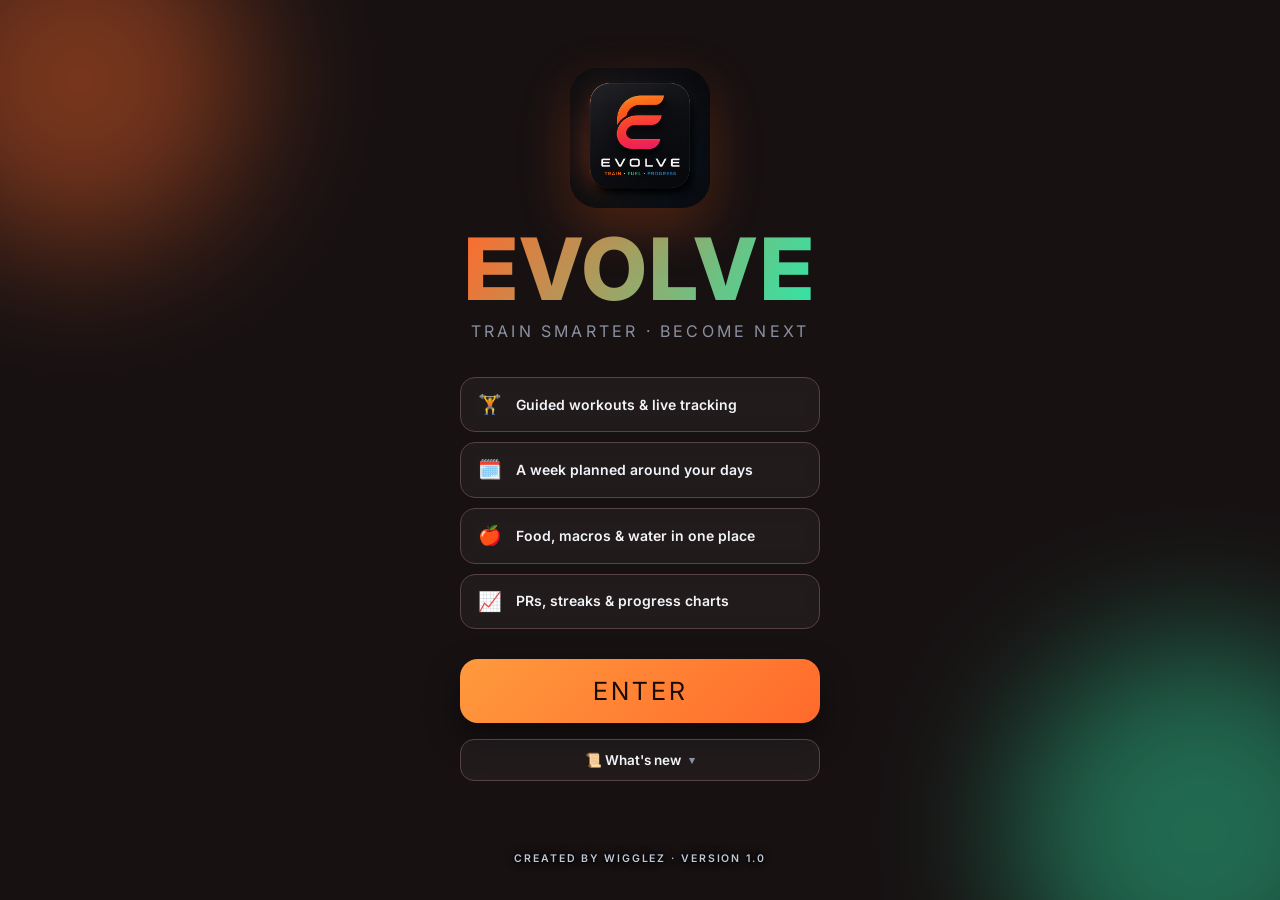
==== Evolve-v1.0-preview.html @ 2e48fc74 "UI fixes UI fixes" ====
<!doctype html>
<html lang="en">
<head>
<meta charset="utf-8">
<meta name="viewport" content="width=device-width, initial-scale=1, viewport-fit=cover, maximum-scale=1, user-scalable=no">
<meta name="mobile-web-app-capable" content="yes">
<meta name="application-name" content="Evolve">
<meta name="apple-mobile-web-app-capable" content="yes">
<meta name="apple-mobile-web-app-title" content="Evolve">
<meta name="apple-mobile-web-app-status-bar-style" content="black-translucent">
<meta name="theme-color" content="#0C0D11">
<link rel="manifest" href="manifest.json">
<link rel="icon" type="image/png" sizes="64x64" href="favicon.png">
<link rel="icon" type="image/png" sizes="192x192" href="icon-192.png">
<link rel="apple-touch-icon" href="apple-touch-icon.png">
<title>Evolve</title>
<link rel="preconnect" href="https://fonts.googleapis.com">
<link rel="preconnect" href="https://fonts.gstatic.com" crossorigin>
<link href="https://fonts.googleapis.com/css2?family=Bebas+Neue&family=Archivo:wght@600;700;800;900&family=Inter:wght@400;500;600;700;800&display=swap" rel="stylesheet">
<style>
:root{
  /* v3.31 — heading font is switchable in Settings → Preferences.
     Default "Modern" = Inter (clean). JS swaps this var for Bold/Classic. */
  --font-disp:"Inter",-apple-system,BlinkMacSystemFont,"Segoe UI",Roboto,sans-serif;
  --font-disp-spacing:-0.01em;
  --ink:#0C0D11; --ink2:#101218; --surface:#15171F; --surface2:#1C1F2A; --surface3:#232735;
  --line:#272B38; --line2:#333849;
  --text:#F3F4F8; --muted:#8B90A0; --muted2:#5C6273;
  --strength:#FF6A2C; --strength2:#FF9A3D;
  --fuel:#2FE6A8; --fuel2:#37E0C4;
  --danger:#FF5470; --gold:#FFC857; --blue:#5AA9FF;
  --r:16px; --r-sm:11px; --r-lg:24px;
  --grad-brand:linear-gradient(120deg,var(--strength),var(--fuel));
  --grad-str:linear-gradient(135deg,var(--strength2),var(--strength));
  --grad-fuel:linear-gradient(135deg,var(--fuel2),var(--fuel));
  --shadow:0 10px 30px rgba(0,0,0,.45);
  --safe-b:env(safe-area-inset-bottom,0px);
  --safe-t:env(safe-area-inset-top,0px);
}
*{box-sizing:border-box;-webkit-tap-highlight-color:transparent}
html,body{margin:0;padding:0;background:var(--ink);color:var(--text);
  font-family:Inter,-apple-system,BlinkMacSystemFont,"Segoe UI",Roboto,sans-serif;
  font-size:16px;line-height:1.45;overscroll-behavior-y:none;-webkit-font-smoothing:antialiased}
html{touch-action:manipulation;-webkit-text-size-adjust:100%}
body{max-width:560px;margin:0 auto;min-height:100vh;position:relative;overflow-x:hidden}
h1,h2,h3,h4{margin:0;font-weight:700}
.disp{font-family:var(--font-disp);font-weight:800;letter-spacing:var(--font-disp-spacing,.01em);line-height:1.02}
button{font-family:inherit;cursor:pointer;border:none;background:none;color:inherit}
input,select{font-family:inherit;font-size:16px}
input:focus,select:focus,button:focus-visible{outline:2px solid var(--strength);outline-offset:2px}
a{color:var(--fuel)}
.num{font-variant-numeric:tabular-nums;font-feature-settings:"tnum"}
.muted{color:var(--muted)}
.tiny{font-size:12px}
.center{text-align:center}
.hidden{display:none!important}

/* ---------- SPLASH (v3 redesign) ---------- */
#splash{position:fixed;inset:0;z-index:200;background:var(--ink);
  display:flex;flex-direction:column;align-items:center;overflow-y:auto;overflow-x:hidden;
  padding:calc(36px + var(--safe-t)) 26px calc(34px + var(--safe-b));text-align:center;
  transition:opacity .5s ease, visibility .5s}
#splash.gone{opacity:0;visibility:hidden;pointer-events:none}
.splash-orb{position:absolute;border-radius:50%;filter:blur(70px);opacity:.42;pointer-events:none;
  animation:orb 9s ease-in-out infinite alternate}
.splash-orb.o1{width:340px;height:340px;top:-90px;left:-90px;background:var(--strength)}
.splash-orb.o2{width:380px;height:380px;bottom:-120px;right:-110px;background:var(--fuel);animation-delay:-4.5s}
@keyframes orb{from{transform:translate(0,0) scale(1)}to{transform:translate(26px,18px) scale(1.12)}}
.splash-inner{position:relative;z-index:2;display:flex;flex-direction:column;align-items:center;width:100%;max-width:360px;margin:auto 0 0}
.splash-news{width:100%;display:flex;align-items:center;justify-content:center;gap:8px;background:rgba(255,255,255,.045);border:1px solid var(--line2);border-radius:14px;padding:12px 14px;color:var(--text);font-weight:600;font-size:13.5px;font-family:inherit;margin-bottom:12px;cursor:pointer}
.splash-news .news-chev{transition:transform .2s;color:var(--muted);font-size:11px}
.splash-news.open .news-chev{transform:rotate(180deg)}
.splash-news-body{display:none;width:100%;background:rgba(255,255,255,.03);border:1px solid var(--line);border-radius:14px;padding:14px;margin:-4px 0 8px;text-align:left;font-size:12.5px;line-height:1.6;color:var(--muted);max-height:40vh;overflow:auto}
.splash-news-body.open{display:block}
.splash-news-body b{color:var(--text)}
.splash-logo-img{width:min(34vw,140px);height:auto;display:block;margin:0 auto 18px;
  border-radius:28px;box-shadow:0 18px 50px rgba(255,106,44,.28),0 8px 24px rgba(0,0,0,.5);
  animation:logoIn .7s cubic-bezier(.2,.8,.2,1) both}
@keyframes logoIn{from{opacity:0;transform:translateY(10px) scale(.94)}to{opacity:1;transform:none}}
.splash-mark{font-size:clamp(48px,15vw,86px);letter-spacing:.04em;line-height:1;max-width:100%;
  background:var(--grad-brand);-webkit-background-clip:text;background-clip:text;color:transparent}
.splash-tag{font-family:var(--font-disp),sans-serif;font-size:16px;letter-spacing:.2em;color:var(--muted);margin-top:8px}
.splash-feats{display:flex;flex-direction:column;gap:10px;width:100%;margin:34px 0 30px}
.sf{display:flex;align-items:center;gap:13px;text-align:left;font-size:14px;font-weight:600;color:var(--text);
  background:rgba(255,255,255,.045);border:1px solid var(--line2);border-radius:15px;padding:13px 16px;
  backdrop-filter:blur(8px);-webkit-backdrop-filter:blur(8px)}
.sf span{font-size:19px;width:26px;text-align:center}
.splash-enter{font-family:var(--font-disp),sans-serif;font-size:25px;letter-spacing:.12em;width:100%;
  padding:17px 0;border-radius:18px;background:var(--grad-str);color:#1a0c04;
  box-shadow:0 14px 34px rgba(0,0,0,.45);transition:transform .15s}
.splash-enter:active{transform:scale(.97)}
.splash-foot{margin-top:auto;padding-top:26px;color:#C2C7D6;font-size:10.5px;letter-spacing:.18em;text-transform:uppercase;z-index:2;font-weight:600;text-align:center;text-shadow:0 1px 4px rgba(0,0,0,.9),0 0 10px rgba(0,0,0,.7),0 0 2px rgba(0,0,0,.95)}

/* ---------- APP SHELL ---------- */
#app{display:none;flex-direction:column;min-height:100vh;padding-top:var(--safe-t)}
#app.on{display:flex}
.screen{display:none;flex:1;padding:14px 16px calc(150px + var(--safe-b));overflow-x:clip}
.screen.active{display:block;animation:fade .3s ease}
@keyframes fade{from{opacity:0;transform:translateY(6px)}to{opacity:1;transform:none}}

.topbar{display:flex;align-items:center;justify-content:space-between;padding:8px 2px 14px}
.topbar .hello{font-size:13px;color:var(--muted);letter-spacing:.04em}
.topbar .date{font-family:var(--font-disp),sans-serif;font-size:30px;letter-spacing:.03em}
.topbar .av{width:42px;height:42px;border-radius:50%;background:var(--grad-str);display:flex;
  align-items:center;justify-content:center;font-family:var(--font-disp);font-size:22px;color:#1a0c04}

.eyebrow{font-size:11px;letter-spacing:.22em;text-transform:uppercase;color:var(--muted);font-weight:600}
.sect-title{font-size:34px;margin:2px 0 14px}
.sect-h{display:flex;align-items:baseline;justify-content:space-between;margin:22px 0 12px}
.sect-h h3{font-family:var(--font-disp);font-size:26px;letter-spacing:var(--font-disp-spacing,.02em);font-weight:800}
.help-bar{display:flex;align-items:center;justify-content:space-between;width:100%;gap:10px;
  background:var(--surface);border:1px solid var(--line);border-radius:12px;
  padding:10px 14px;margin:0 0 12px;color:var(--muted);font-size:13.5px;font-weight:600;transition:transform .12s}
.help-bar:active{transform:scale(.99)}
.help-bar .hb-l{display:flex;align-items:center;gap:8px}
.help-bar .hb-i{color:var(--fuel);font-size:15px}
.help-bar .hb-go{color:var(--muted2);font-size:18px}
.help-body p{margin:0 0 11px;line-height:1.6;color:var(--muted)}
.help-body b{color:var(--text)}
.help-body .help-lead{color:var(--text);font-weight:600;font-size:14px;margin-bottom:14px;line-height:1.5}
.help-row{display:grid;grid-template-columns:104px 1fr;gap:12px;padding:9px 0;border-top:1px solid var(--line);align-items:start}
.help-row:first-of-type{border-top:none}
.help-row>b{color:var(--text);font-size:13px;font-weight:700;line-height:1.4}
.help-row>span{color:var(--muted);font-size:13px;line-height:1.5}
.help-row>span b{color:var(--text);font-weight:600}

/* cards */
.card{background:var(--surface);border:1px solid var(--line);border-radius:var(--r);padding:16px}
.card+.card{margin-top:12px}
.acc{background:var(--surface);border:1px solid var(--line);border-radius:var(--r);margin-bottom:12px;overflow:hidden}
.acc-head{width:100%;display:flex;align-items:center;justify-content:space-between;gap:10px;background:none;border:none;color:var(--text);padding:16px;font-size:15.5px;font-weight:700;cursor:pointer;font-family:inherit;text-align:left}
.acc-head .acc-ic{margin-right:9px}
.acc-head .acc-x{transition:transform .22s;color:var(--muted);font-size:12px;flex:0 0 auto}
.acc-head.open .acc-x{transform:rotate(180deg)}
.acc-head .acc-sub{display:block;font-size:12px;font-weight:500;color:var(--muted);margin-top:2px}
.acc-body{padding:2px 14px 16px}
.acc-danger{border-color:rgba(255,107,90,.4)}
.acc-danger .acc-head{color:#FF6B5A}
/* v3.22 — Settings profile header + coloured section icons */
.more-prof{display:flex;align-items:center;gap:13px;background:radial-gradient(150% 130% at 0% 0%,var(--strength-soft,rgba(255,106,44,.2)),transparent 60%),var(--surface);
  border:1px solid var(--line2);border-radius:var(--r-lg);padding:16px;margin-bottom:16px}
.more-av{width:52px;height:52px;flex:0 0 auto;border-radius:50%;background:var(--grad-str);color:#1a0c04;
  display:flex;align-items:center;justify-content:center;font-family:var(--font-disp);font-size:26px;
  box-shadow:0 8px 20px var(--strength-soft,rgba(255,106,44,.4))}
.more-prof-main{flex:1;min-width:0}
.more-prof-name{font-family:var(--font-disp);font-size:23px;letter-spacing:.02em;line-height:1.05}
.more-prof-sub{font-size:12.5px;color:var(--muted);margin-top:2px;overflow:hidden;text-overflow:ellipsis;white-space:nowrap}
.acc-head .acc-ic{display:inline-flex;align-items:center;justify-content:center;width:30px;height:30px;border-radius:9px;
  margin-right:11px;font-size:15px;background:var(--surface3);vertical-align:middle}
.acc-head .acc-ic.ic-prof{background:var(--strength-soft,rgba(255,106,44,.22))}
.acc-head .acc-ic.ic-units{background:rgba(90,169,255,.20)}
.acc-head .acc-ic.ic-prefs{background:rgba(169,119,255,.20)}
.acc-head .acc-ic.ic-stats{background:rgba(47,230,168,.18)}
.acc-head .acc-ic.ic-backup{background:rgba(255,200,87,.20)}
.acc-head .acc-ic.ic-help{background:rgba(90,169,255,.20)}
.hist-item{border-top:1px solid var(--line)}
.hist-item:first-child{border-top:none}
.hist-head{cursor:pointer}
.hist-head .hist-x{color:var(--muted);font-size:12px;transition:transform .2s;flex:0 0 auto;margin:0 2px}
.hist-body{padding:0 4px 14px 50px}
.hist-date{font-size:11.5px;color:var(--muted);text-transform:uppercase;letter-spacing:.05em;margin:0 0 9px}
.hist-ex{display:flex;justify-content:space-between;gap:14px;padding:7px 0;border-top:1px dashed var(--line)}
.hist-ex:first-of-type{border-top:none}
.hx-n{font-size:14px;font-weight:600;color:var(--text);min-width:0}
.hx-s{font-size:13px;color:var(--muted);text-align:right;font-variant-numeric:tabular-nums;flex:0 0 auto}
.hist-empty{font-size:13px;color:var(--muted2);padding:4px 0}
.pager{display:flex;align-items:center;justify-content:space-between;gap:10px;padding:13px 2px 2px;border-top:1px solid var(--line);margin-top:6px}
.pager-btn{background:var(--surface2);border:1px solid var(--line2);color:var(--text);border-radius:10px;padding:8px 15px;font-size:13px;font-weight:600;font-family:inherit;cursor:pointer}
.pager-btn:disabled{opacity:.35}
.pager-lab{font-size:12.5px;color:var(--muted);font-variant-numeric:tabular-nums}
.row{display:flex;gap:10px}
.row.wrap{flex-wrap:wrap}
.grid2{display:grid;grid-template-columns:1fr 1fr;gap:10px}
.grid3{display:grid;grid-template-columns:repeat(3,1fr);gap:10px}

/* buttons */
.btn{display:inline-flex;align-items:center;justify-content:center;gap:8px;
  padding:13px 18px;border-radius:13px;font-weight:700;font-size:15px;
  background:var(--surface2);border:1px solid var(--line2);color:var(--text);transition:transform .12s,background .2s}
.btn:active{transform:scale(.97)}
.btn.block{width:100%}
.btn.str{background:var(--grad-str);color:#1a0c04;border:none}
.btn.fuel{background:var(--grad-fuel);color:#062018;border:none}
.btn.ghost{background:transparent}
.btn.sm{padding:9px 13px;font-size:13px;border-radius:10px}
.btn.danger{color:var(--danger);border-color:rgba(255,84,112,.4)}
.btn.dfill{background:var(--danger);color:#fff;border:none}
.btn.danger-solid{background:linear-gradient(135deg,#FF5A4D,#E11515);color:#fff;border:none;font-weight:700;box-shadow:0 6px 18px rgba(225,21,21,.32)}
.btn:disabled{opacity:.4;cursor:not-allowed;box-shadow:none;filter:saturate(.5)}
.btn.gold{background:linear-gradient(135deg,#FFD98A,var(--gold));color:#2a1c00;border:none}
.chip{padding:9px 15px;border-radius:40px;background:var(--surface2);border:1px solid var(--line2);
  font-weight:600;font-size:14px;color:var(--muted);transition:.18s;white-space:nowrap}
.chip.on{background:var(--text);color:var(--ink);border-color:var(--text)}
.chip.str.on{background:var(--strength);color:#1a0c04;border-color:var(--strength)}
.chip.fuel.on{background:var(--fuel);color:#062018;border-color:var(--fuel)}

/* inputs */
.field{margin-bottom:14px}
.field label{display:block;font-size:12px;letter-spacing:.05em;text-transform:uppercase;color:var(--muted);margin-bottom:7px;font-weight:600}
.input{width:100%;background:var(--ink2);border:1px solid var(--line2);border-radius:12px;
  padding:14px 14px;color:var(--text);font-size:16px}
.input::placeholder{color:var(--muted2)}
select.input{appearance:none;background-image:url("data:image/svg+xml;utf8,<svg xmlns='http://www.w3.org/2000/svg' width='12' height='8' viewBox='0 0 12 8'><path d='M1 1l5 5 5-5' stroke='%238B90A0' stroke-width='2' fill='none' stroke-linecap='round'/></svg>");
  background-repeat:no-repeat;background-position:right 16px center;padding-right:40px}
.seg{display:flex;background:var(--ink2);border:1px solid var(--line2);border-radius:12px;padding:4px;gap:4px}
.seg button{flex:1;padding:10px;border-radius:9px;font-weight:600;color:var(--muted);font-size:14px}
.seg button.on{background:var(--surface3);color:var(--text)}
.seg.vstack{flex-direction:column}
.seg.vstack button{width:100%}
/* v3.30 — horizontal-scroll segment for many options (e.g. backup reminders) */
.seg.scroll{overflow-x:auto;-webkit-overflow-scrolling:touch;scrollbar-width:none}
.seg.scroll::-webkit-scrollbar{display:none}
.seg.scroll button{flex:0 0 auto;white-space:nowrap;padding:10px 16px}
/* v3.30 — Plate-based food logger */
.logger{display:flex;flex-direction:column;max-height:82vh}
.logger .lg-top{flex:0 0 auto}
.logger .lg-meal{display:flex;flex-wrap:wrap;gap:6px}
.logger .lg-actions{display:flex;gap:8px;margin-bottom:4px}
.logger .lg-cats{display:flex;flex-wrap:wrap;gap:6px;margin-top:8px}
.logger .lg-scroll{flex:1 1 auto;overflow-y:auto;min-height:120px;margin:8px -4px 0;padding:0 4px}
.chip.sm.plus b{color:var(--fuel);font-weight:800;margin-left:2px}
.iconbtn.lg-adj{opacity:.7}
.lg-plate{flex:0 0 auto;border-top:1px solid var(--line2);margin:8px -16px -16px;padding:12px 16px calc(14px + var(--safe-b));background:var(--surface)}
.lg-plate-empty{text-align:center;padding:10px 4px 2px;line-height:1.5}
.lg-plate-head{display:flex;justify-content:space-between;align-items:center;font-weight:700;font-size:13px;margin-bottom:8px;gap:10px}
.lg-plate-head .num{color:var(--muted);font-weight:600;font-size:12px}
.lg-plate-items{max-height:34vh;overflow-y:auto;margin-bottom:10px}
.lg-pi{display:flex;flex-direction:column;padding:7px 0;border-top:1px solid var(--line)}
.lg-pi:first-child{border-top:none}
.lg-pi-row{display:flex;align-items:center;gap:8px}
.lg-pi-main{cursor:pointer}
.lg-pi .fn{font-weight:600;font-size:14px;white-space:nowrap;overflow:hidden;text-overflow:ellipsis}
.lg-pi .fm{font-size:12px;color:var(--muted)}
.lg-pi-edit{width:100%;margin-top:8px;padding-top:8px;border-top:1px dashed var(--line2)}
.lg-pi-edit .row.wrap{margin:0 0 8px}
.lg-pi-edit .chip.sm{flex:0 0 auto}
.su-units{display:grid;grid-template-columns:1fr 1fr;gap:12px}

/* progress ring + bars */
.ring-wrap{position:relative;width:170px;height:170px;margin:0 auto}
.ring-wrap .lbl{position:absolute;inset:0;display:flex;flex-direction:column;align-items:center;justify-content:center}
.ring-wrap .lbl .big{font-family:var(--font-disp);font-size:48px;line-height:1}
.ring-wrap .lbl .sub{font-size:12px;color:var(--muted);letter-spacing:.06em;text-transform:uppercase}
.bar{height:9px;border-radius:6px;background:var(--ink2);overflow:hidden}
.bar>i{display:block;height:100%;border-radius:6px;transition:width .5s}
.macro{margin-top:12px}
.macro .top{display:flex;justify-content:space-between;font-size:13px;margin-bottom:6px}
.macro .top b{font-weight:700}

/* stat tiles */
.stat{background:var(--surface);border:1px solid var(--line);border-radius:var(--r);padding:14px}
.stat .k{font-size:11px;letter-spacing:.1em;text-transform:uppercase;color:var(--muted);font-weight:600}
.stat .v{font-family:var(--font-disp);font-size:38px;line-height:1;margin-top:4px}
.stat .v small{font-family:Inter;font-size:13px;color:var(--muted);font-weight:600;letter-spacing:0}
.home-glance{cursor:pointer}
.home-glance:active{transform:scale(.99)}

/* list rows */
.lrow{display:flex;align-items:center;gap:12px;padding:13px 0;border-bottom:1px solid var(--line)}
.lrow:last-child{border-bottom:none}
.lrow .ico{width:40px;height:40px;border-radius:11px;background:var(--surface2);display:flex;align-items:center;justify-content:center;flex-shrink:0}
.lrow .main{flex:1;min-width:0}
.lrow .main .t{font-weight:600;font-size:15px;white-space:nowrap;overflow:hidden;text-overflow:ellipsis}
.lrow .main .s{font-size:12.5px;color:var(--muted)}
.lrow .end{text-align:right;flex-shrink:0}
.iconbtn{width:34px;height:34px;border-radius:9px;display:flex;align-items:center;justify-content:center;background:var(--surface2);border:1px solid var(--line2);flex-shrink:0}
.iconbtn.info{color:var(--blue)}
.iconbtn.star{color:var(--muted2);font-size:18px}
.iconbtn.star.on{color:var(--gold);border-color:rgba(255,200,87,.5)}
.chip.gold-chip{color:var(--gold);border-color:rgba(255,200,87,.4)}
.del{color:var(--danger);font-size:20px;padding:4px 8px}

/* muscle group tiles */
.mg-grid{display:grid;grid-template-columns:1fr 1fr;gap:12px}
.mg{position:relative;border-radius:var(--r);padding:18px 16px;min-height:104px;overflow:hidden;
  border:1px solid var(--line2);display:flex;flex-direction:column;justify-content:flex-end;
  background:var(--surface);transition:transform .12s}
.mg:active{transform:scale(.97)}
.mg .nm{font-family:var(--font-disp);font-size:30px;letter-spacing:.02em;position:relative;z-index:2}
.mg .ct{font-size:11px;color:var(--muted);letter-spacing:.08em;text-transform:uppercase;position:relative;z-index:2}
.mg .glow{position:absolute;inset:0;opacity:.55}
.mega-card{position:relative;width:100%;text-align:left;margin-top:14px;border-radius:var(--r);padding:18px 18px;overflow:hidden;
  border:1px solid var(--line2);background:linear-gradient(120deg,rgba(255,106,44,.16),rgba(47,230,168,.14));transition:transform .12s}
.mega-card:active{transform:scale(.98)}
.mega-card .mega-glow{position:absolute;inset:0;background:radial-gradient(120% 120% at 0% 0%,rgba(255,106,44,.25),transparent 50%),radial-gradient(120% 120% at 100% 100%,rgba(47,230,168,.22),transparent 50%)}
.mega-card .nm{font-size:30px;letter-spacing:.02em;line-height:1}
.mega-card .ct{font-size:12.5px;color:#cfd3dd;margin-top:5px}
.mg-step{margin-bottom:18px}
.mg-lab{font-family:var(--font-disp),sans-serif;font-size:18px;letter-spacing:.04em;color:var(--text);margin-bottom:8px}
.mg-sub{display:block;font-size:11px;letter-spacing:.08em;text-transform:uppercase;color:var(--muted);margin-bottom:6px;font-weight:600}
.mg-preview{background:var(--ink2);border:1px solid var(--line2);border-radius:12px;padding:12px 14px;font-size:13.5px;color:var(--muted);margin-bottom:6px}

/* env toggle / favourites pill row */
.env-row{display:flex;gap:10px;margin:4px 0 18px}
.env-seg{flex:1;display:flex;background:var(--ink2);border:1px solid var(--line2);border-radius:14px;padding:4px;gap:4px}
.env-seg button{flex:1;padding:11px;border-radius:10px;font-weight:700;color:var(--muted);font-size:14px}
.env-seg button.on{background:var(--surface3);color:var(--text)}
.fav-pill{display:flex;align-items:center;gap:6px;padding:0 16px;border-radius:14px;border:1px solid rgba(255,200,87,.4);color:var(--gold);font-weight:700;background:rgba(255,200,87,.06)}
.ihelp{font-size:13px;color:var(--blue);vertical-align:middle}
.fav-grid{display:flex;flex-direction:column;gap:8px;max-height:46vh;overflow:auto}
.fav-chip{display:flex;align-items:center;justify-content:space-between;gap:8px;background:var(--ink2);border:1px solid var(--line2);border-radius:12px;padding:10px 12px;font-size:14px}

/* weekly planner */
.plan-card{background:linear-gradient(120deg,rgba(90,169,255,.12),rgba(47,230,168,.10));border:1px solid var(--line2);border-radius:var(--r);padding:16px;margin-bottom:18px}
.plan-strip{display:flex;gap:6px;margin-top:10px;overflow-x:auto;-webkit-overflow-scrolling:touch}
.plan-day{flex:0 0 auto;min-width:62px;text-align:center;border-radius:12px;padding:9px 6px;border:1px solid var(--line2);background:var(--ink2)}
.plan-day .dn{font-size:10px;letter-spacing:.08em;text-transform:uppercase;color:var(--muted)}
.plan-day .dl{font-size:12px;font-weight:700;margin-top:3px;color:var(--text)}
.plan-day.today{border-color:var(--strength);box-shadow:0 0 0 1px var(--strength) inset}
.plan-day.rest{opacity:.55}
.plan-day.done{background:rgba(47,230,168,.16);border-color:rgba(47,230,168,.5)}
.day-pick{display:grid;grid-template-columns:repeat(7,1fr);gap:6px}
.day-pick button{padding:10px 0;border-radius:10px;border:1px solid var(--line2);background:var(--ink2);font-weight:700;font-size:12px;color:var(--muted)}
.day-pick button.on{background:var(--grad-brand);color:#1a1300;border-color:transparent}
.coach{background:var(--ink2);border:1px solid var(--line2);border-radius:12px;padding:12px 14px;font-size:13px;line-height:1.5;color:var(--text);margin-top:12px}

/* calendar */
.cal-head{display:flex;align-items:center;justify-content:space-between;margin-bottom:8px}
.cal-grid{display:grid;grid-template-columns:repeat(7,1fr);gap:4px}
.cal-dow{font-size:10px;color:var(--muted);text-align:center;padding-bottom:2px}
.cal-cell{aspect-ratio:1;border-radius:9px;background:var(--ink2);display:flex;flex-direction:column;align-items:center;justify-content:center;font-size:12px;color:var(--muted2);position:relative;border:1px solid transparent}
.cal-cell.has{color:var(--text);cursor:pointer}
.cal-cell.today{border-color:var(--strength)}
.cal-dot{width:6px;height:6px;border-radius:50%;margin-top:2px}
.cal-dot.both{background:linear-gradient(90deg,var(--strength),var(--fuel))}
.cal-dot.str{background:var(--strength)} .cal-dot.car{background:var(--fuel)}
.cal-cell.sched{border-color:rgba(255,106,44,.45)}

/* set extras: rir, warmup, plates */
.set-block.warmup{opacity:.92;border-style:dashed}
.warm-tag{font-size:9px;letter-spacing:.06em;text-transform:uppercase;color:var(--gold);font-weight:700;margin-left:6px}
.rir-row{display:flex;align-items:center;gap:6px;margin-top:8px;flex-wrap:wrap}
.rir-row .rl{font-size:10px;letter-spacing:.07em;text-transform:uppercase;color:var(--muted)}
.rir-chip{padding:5px 9px;border-radius:8px;border:1px solid var(--line2);background:var(--ink2);font-size:12px;font-weight:700;color:var(--muted)}
.rir-chip.on{background:var(--surface3);color:var(--text);border-color:var(--line)}
.ghost-hint{font-size:11px;color:var(--muted2);margin:2px 0 8px}
.ex-tools{display:flex;gap:6px;flex-wrap:wrap;margin-top:2px}
.ex-tool{font-size:11px;font-weight:700;padding:6px 10px;border-radius:9px;border:1px solid var(--line2);background:var(--ink2);color:var(--muted)}
.ss-link{display:flex;justify-content:center;margin:-4px 0 10px}
.ss-link button{font-size:11px;font-weight:700;color:var(--blue);padding:5px 12px;border-radius:20px;border:1px dashed rgba(90,169,255,.4)}
.ss-badge{display:inline-block;font-size:9px;letter-spacing:.06em;text-transform:uppercase;color:var(--blue);border:1px solid rgba(90,169,255,.4);border-radius:6px;padding:2px 6px;margin-left:6px}
.ex-card.ss{border-color:rgba(90,169,255,.45);box-shadow:0 0 0 1px rgba(90,169,255,.15) inset}
.plate-vis{display:flex;align-items:center;justify-content:center;gap:3px;flex-wrap:wrap;margin:14px 0}
.plate{display:flex;align-items:center;justify-content:center;border-radius:4px;color:#0c0f17;font-weight:800;font-size:12px;min-width:30px}
.streak-grid{display:flex;gap:10px}
.streak-tile{flex:1;background:var(--ink2);border:1px solid var(--line2);border-radius:14px;padding:14px;text-align:center}
.streak-tile .big{font-family:var(--font-disp);font-size:34px;line-height:1}
.theme-row{display:flex;gap:10px;flex-wrap:wrap}
.theme-sw{width:46px;height:46px;border-radius:13px;border:2px solid var(--line2);box-shadow:0 4px 12px rgba(0,0,0,.3)}
.theme-sw.on{border-color:var(--text);box-shadow:0 0 0 2px var(--text) inset}

/* HOME redesign */
.hero{position:relative;border-radius:var(--r-lg);padding:24px 20px 20px;overflow:hidden;border:1px solid var(--line2);
  background:radial-gradient(140% 110% at 8% 0%, var(--strength-soft, rgba(255,106,44,.22)), transparent 55%),
             radial-gradient(140% 120% at 100% 100%, rgba(47,230,168,.16), transparent 55%), var(--surface)}
.hero-eyebrow{font-size:11px;letter-spacing:.14em;text-transform:uppercase;color:var(--muted);font-weight:700}
.hero-title{font-family:var(--font-disp),sans-serif;font-size:40px;letter-spacing:.02em;line-height:1.05;margin:6px 0 6px}
.hero-sub{color:var(--muted);font-size:14px;line-height:1.5;margin-bottom:16px;max-width:300px}
.hero-btn{font-size:16.5px;padding:16px}
.qa-grid{display:grid;grid-template-columns:repeat(4,1fr);gap:10px;margin-top:14px}
.qa{display:flex;flex-direction:column;align-items:center;gap:7px;background:var(--surface);border:1px solid var(--line);
  border-radius:16px;padding:14px 4px 12px;font-size:11.5px;font-weight:700;color:var(--muted)}
.qa .qi{font-size:22px;line-height:1}
.qa .ql{transition:color .15s}
.qa:active{transform:scale(.96)}
.qa.qa-str{background:radial-gradient(120% 90% at 50% -12%,rgba(255,106,44,.18),var(--surface) 68%);border-color:rgba(255,106,44,.45)}
.qa.qa-str .ql{color:var(--strength2)}
.qa.qa-gold{background:radial-gradient(120% 90% at 50% -12%,rgba(255,200,87,.18),var(--surface) 68%);border-color:rgba(255,200,87,.45)}
.qa.qa-gold .ql{color:var(--gold)}
.qa.qa-blue{background:radial-gradient(120% 90% at 50% -12%,rgba(90,169,255,.18),var(--surface) 68%);border-color:rgba(90,169,255,.45)}
.qa.qa-blue .ql{color:var(--blue)}
.qa.qa-fuel{background:radial-gradient(120% 90% at 50% -12%,rgba(47,230,168,.18),var(--surface) 68%);border-color:rgba(47,230,168,.45)}
.qa.qa-fuel .ql{color:var(--fuel)}
.snap{margin-top:14px}
.snap-row{display:flex;justify-content:space-between;text-align:center}
.snap-row>div{flex:1}
.snap-row .sv{font-family:var(--font-disp),sans-serif;font-size:28px;line-height:1}
.snap-row .sk{font-size:10.5px;letter-spacing:.06em;text-transform:uppercase;color:var(--muted);margin-top:3px}
.cardio-card{margin-top:14px}
.fuel-hero{background:radial-gradient(150% 130% at 50% -20%, rgba(47,230,168,.16), transparent 60%), var(--surface);border-radius:var(--r-lg)}
.mini-hero{position:relative;border-radius:var(--r-lg);padding:18px;border:1px solid var(--line2);margin-bottom:14px;
  background:radial-gradient(150% 120% at 0% 0%, var(--strength-soft, rgba(255,106,44,.2)), transparent 55%), var(--surface)}
.mini-hero .mh-t{font-family:var(--font-disp);font-size:24px;letter-spacing:.03em;margin-bottom:10px}
.mh-row{display:flex;text-align:center}
.mh-row>div{flex:1}
.mh-row .v{font-family:var(--font-disp);font-size:30px;line-height:1}
.mh-row .k{font-size:10px;letter-spacing:.08em;text-transform:uppercase;color:var(--muted);margin-top:4px}
.mg{min-height:112px}
.mg .go{position:absolute;top:12px;right:14px;z-index:2;font-size:20px;color:var(--muted2)}
.train-sub{color:var(--muted);font-size:13.5px;margin:-6px 0 14px}
.mg .gi{position:absolute;top:12px;left:14px;z-index:2;font-size:20px}
.preset-scroll{display:flex;gap:10px;overflow-x:auto;-webkit-overflow-scrolling:touch;padding:2px 2px 6px;margin:0 -2px}
.preset-card{flex:0 0 auto;width:128px;text-align:left;background:var(--surface);border:1px solid var(--line2);
  border-radius:18px;padding:14px 13px 12px}
.preset-card .pi{font-size:22px;margin-bottom:8px}
.preset-card .pn{font-family:var(--font-disp);font-size:21px;letter-spacing:.03em;line-height:1}
.preset-card .ps{font-size:11px;color:var(--muted);margin-top:4px;font-weight:600}
.preset-card .pg{font-size:10px;color:var(--muted2);margin-top:5px;line-height:1.35}
.preset-card:active{transform:scale(.97)}
.macro-rings{display:flex;justify-content:space-around;text-align:center}
.mring{flex:1}
.mr-wrap{position:relative;display:inline-block}
.mr-ic{position:absolute;inset:0;display:flex;align-items:center;justify-content:center;font-size:22px}
.mr-v{font-weight:800;font-size:16px;margin-top:6px}
.mr-v small{color:var(--muted);font-weight:600;font-size:11px}
.mr-k{font-size:10px;letter-spacing:.08em;text-transform:uppercase;color:var(--muted);margin-top:2px;font-weight:700}
.set-eyebrow{font-size:11px;letter-spacing:.12em;color:var(--muted);font-weight:800;margin:20px 4px 8px}
.set-eyebrow:first-of-type{margin-top:4px}
.cardio-grid{display:grid;grid-template-columns:1fr 1fr;gap:10px}
.cardio-tile{text-align:left;background:var(--surface);border:1px solid var(--line2);border-radius:18px;padding:14px 13px 12px;position:relative;overflow:hidden}
.cardio-tile::after{content:"";position:absolute;inset:0;background:radial-gradient(120% 100% at 100% 0%,rgba(47,230,168,.10),transparent 55%)}
.cardio-tile .cti{font-size:24px;margin-bottom:8px}
.cardio-tile .ctn{font-weight:700;font-size:14px;line-height:1.25}
.cardio-tile .cts{font-size:11px;color:var(--muted);margin-top:5px}
.cardio-tile .per{color:var(--muted2)}
.cardio-tile:active{transform:scale(.97)}
.fin-hero{text-align:center;padding:6px 0 2px}
.fin-check{width:64px;height:64px;border-radius:50%;margin:0 auto 12px;display:flex;align-items:center;justify-content:center;
  font-size:30px;font-weight:800;color:#08130d;background:var(--grad-fuel);box-shadow:0 12px 30px rgba(47,230,168,.35);
  animation:pop .45s cubic-bezier(.34,1.56,.64,1)}
@keyframes pop{from{transform:scale(.4);opacity:0}to{transform:scale(1);opacity:1}}
.fin-t{font-family:var(--font-disp);font-size:30px;letter-spacing:.03em}
.fin-s{color:var(--muted);font-size:13px;margin-top:3px}
.su-hero{text-align:center;padding:4px 0 14px}
.su-ic{width:54px;height:54px;border-radius:17px;margin:0 auto 12px;display:flex;align-items:center;justify-content:center;font-size:25px;background:var(--grad-str)}
.su-t{font-family:var(--font-disp);font-size:30px;letter-spacing:.03em}
.su-s{color:var(--muted);font-size:13px;line-height:1.5;max-width:280px;margin:5px auto 0}
.wf-hero{text-align:center;padding:2px 0 14px}
.wf-ic{width:58px;height:58px;border-radius:18px;margin:0 auto 12px;display:flex;align-items:center;justify-content:center;font-size:27px;background:var(--grad-str);box-shadow:0 12px 30px rgba(0,0,0,.45)}
.wf-t{font-family:var(--font-disp);font-size:30px;letter-spacing:.03em}
.wf-s{color:var(--muted);font-size:13.5px;line-height:1.55;max-width:310px;margin:6px auto 0}
.wf-steps{margin:4px 0 0;padding-left:22px;display:flex;flex-direction:column;gap:10px}
.wf-steps li{font-size:14px;line-height:1.45;color:var(--text);padding-left:4px}
.wf-warn{display:flex;flex-direction:column;gap:12px;background:rgba(255,200,87,.07);border:1px solid rgba(255,200,87,.28);border-radius:16px;padding:14px}
.wf-warn-row{display:flex;gap:11px;font-size:13.5px;line-height:1.5;color:var(--text)}
.wf-warn-row span{flex:1}

/* live tracker */
#live{position:fixed;inset:0;z-index:150;background:var(--ink);display:none;flex-direction:column;
  padding-top:var(--safe-t)}
#live.on{display:flex}
.live-head{display:flex;align-items:center;justify-content:space-between;padding:14px 16px 12px;border-bottom:1px solid var(--line)}
.live-head .ttl{font-family:var(--font-disp);font-size:27px;letter-spacing:.02em;line-height:1}
.live-prog{padding:12px 16px 4px}
.live-prog .lp-top{display:flex;justify-content:space-between;align-items:baseline;margin-bottom:7px}
.live-prog .lp-lab{font-size:10.5px;letter-spacing:.1em;text-transform:uppercase;color:var(--muted);font-weight:700}
.live-prog .lp-num{font-family:var(--font-disp);font-size:20px;color:var(--text)}
.live-prog .bar i{transition:width .35s ease}
.exi{font-size:10.5px;letter-spacing:.1em;text-transform:uppercase;color:var(--muted);font-weight:700;margin-bottom:5px}
.live-body{flex:1;overflow-y:auto;padding:16px 16px 230px}
.ex-card{background:var(--surface);border:1px solid var(--line);border-radius:var(--r-lg);padding:18px;margin-bottom:16px}
.ex-card .eh{display:flex;align-items:center;gap:12px;margin-bottom:14px}
.ex-card .eh .nm{flex:1;font-weight:700;font-size:17px;line-height:1.25}
.ex-tip{margin:-6px 0 14px;color:var(--muted);font-size:13px}
.rest-pick{display:flex;flex-direction:column;gap:8px;margin-bottom:18px}
.rest-pick .rp-lab{font-size:11px;letter-spacing:.14em;color:var(--muted);font-weight:600}
.rp-chips{display:flex;gap:7px;overflow-x:auto}
.rp-chip{flex:1;min-width:52px;padding:11px 6px;border-radius:11px;background:var(--surface2);border:1px solid var(--line2);font-weight:700;font-size:14px;color:var(--muted)}
.rp-chip.on{background:var(--strength);border-color:var(--strength);color:#1a0c04}
.sets-wrap{display:flex;flex-direction:column;gap:12px;margin-bottom:12px}
.set-block{background:var(--ink2);border:1px solid var(--line);border-radius:16px;padding:14px}
.set-block.done{border-color:rgba(47,230,168,.45);background:rgba(47,230,168,.06)}
.set-block .sb-top{display:flex;align-items:center;justify-content:space-between;margin-bottom:12px}
.set-block .sb-top .sl{font-family:var(--font-disp),sans-serif;font-size:21px;letter-spacing:.06em;color:var(--muted)}
.set-block.done .sb-top .sl{color:var(--fuel)}
.sb-done{width:44px;height:44px;border-radius:12px;background:var(--surface2);border:1px solid var(--line2);
  display:flex;align-items:center;justify-content:center;font-size:20px;color:var(--muted)}
.set-block.done .sb-done{background:var(--fuel);border-color:var(--fuel);color:#062018}
.sb-grid{display:grid;grid-template-columns:1fr 1fr;gap:12px}
.sb-complete{width:100%;margin-top:14px;padding:15px;border-radius:13px;border:1px solid var(--line2);
  background:var(--surface2);color:var(--text);font-weight:700;font-size:15.5px;letter-spacing:.01em;
  display:flex;align-items:center;justify-content:center;gap:8px;transition:transform .1s,background .2s}
.sb-complete:active{transform:scale(.98)}
.sb-complete.done{background:var(--grad-fuel);border-color:transparent;color:#062018}
.sb-summary{display:flex;align-items:center;justify-content:space-between;gap:10px;padding:2px 2px 0}
.sb-summary .sv{font-family:var(--font-disp),sans-serif;font-size:30px;letter-spacing:.02em;color:var(--fuel);line-height:1}
.sb-summary .sb-rir{font-size:11px;font-weight:700;letter-spacing:.05em;text-transform:uppercase;color:var(--muted);
  background:var(--ink2);border:1px solid var(--line2);border-radius:8px;padding:5px 9px}
.stepper{background:var(--surface);border:1px solid var(--line2);border-radius:13px;padding:10px 8px}
.stepper .cap{font-size:10px;letter-spacing:.12em;text-transform:uppercase;color:var(--muted);text-align:center;margin-bottom:8px;font-weight:700}
.stepper .ctl{display:flex;align-items:center;gap:4px}
.stepper .ctl button{width:38px;height:46px;border-radius:11px;background:var(--surface2);border:1px solid var(--line2);
  font-size:22px;font-weight:700;color:var(--text);display:flex;align-items:center;justify-content:center;flex-shrink:0}
.stepper .ctl button:active{background:var(--surface3)}
.stepper .ctl input{flex:1;min-width:0;width:40px;background:transparent;border:none;text-align:center;
  font-size:20px;font-weight:800;color:var(--text);font-variant-numeric:tabular-nums;padding:0}
.stepper .ctl input::placeholder{color:var(--muted2);font-weight:600}
.add-set{width:100%;margin-top:2px;border-style:dashed}
.add-ex{margin-top:8px}

.rest-bar{position:fixed;left:0;right:0;bottom:0;max-width:560px;margin:0 auto;
  background:linear-gradient(0deg,var(--ink) 55%,transparent);
  padding:14px 16px calc(16px + var(--safe-b));z-index:160}
.rest-card{background:rgba(22,25,33,.8);backdrop-filter:blur(16px);-webkit-backdrop-filter:blur(16px);
  border:1px solid var(--line2);border-radius:20px;padding:12px 14px;display:flex;align-items:center;gap:14px;
  box-shadow:0 14px 36px rgba(0,0,0,.5)}
.rest-ring{width:62px;height:62px;flex-shrink:0;position:relative}
.rest-ring .t{position:absolute;inset:0;display:flex;align-items:center;justify-content:center;font-family:var(--font-disp);font-size:22px}
.rest-card .ri{flex:1}
.rest-card .ri .l{font-size:11px;text-transform:uppercase;letter-spacing:.1em;color:var(--muted);font-weight:600}
.rest-card .ri .b{font-weight:700;font-size:15px}

/* flash overlay */
#flash{position:fixed;inset:0;z-index:300;pointer-events:none;opacity:0;background:var(--strength)}
#flash.go{animation:flashAnim 1.6s ease}
@keyframes flashAnim{0%,100%{opacity:0}10%,30%,50%{opacity:.85}20%,40%,60%{opacity:0}}

/* modal */
#modalWrap{position:fixed;inset:0;z-index:180;display:none;align-items:flex-end;justify-content:center}
#modalWrap.on{display:flex}
.modal-bg{position:absolute;inset:0;background:rgba(0,0,0,.6);backdrop-filter:blur(3px)}
.modal{position:relative;width:100%;max-width:560px;max-height:88vh;overflow-y:auto;
  background:var(--surface);border:1px solid var(--line2);border-radius:var(--r-lg) var(--r-lg) 0 0;
  padding:20px 18px calc(24px + var(--safe-b));animation:sheet .3s cubic-bezier(.2,.8,.2,1)}
@keyframes sheet{from{transform:translateY(100%)}to{transform:none}}
.modal .grab{width:42px;height:5px;border-radius:5px;background:var(--line2);margin:-6px auto 16px}
.modal h3{font-family:var(--font-disp);font-size:27px;letter-spacing:var(--font-disp-spacing,.02em);font-weight:800;margin-bottom:4px}

/* howto */
.howto-block{margin-top:14px}
.howto-block .lab{font-size:11px;letter-spacing:.12em;text-transform:uppercase;font-weight:700;margin-bottom:4px}
.howto-block.setup .lab{color:var(--blue)} .howto-block.move .lab{color:var(--strength2)}
.howto-block.cue .lab{color:var(--fuel)} .howto-block.avoid .lab{color:var(--danger)}
.howto-block p{margin:0;color:#D8DBE4;font-size:14.5px;line-height:1.5}

/* search list */
.search-list{max-height:46vh;overflow-y:auto;margin-top:8px}
.food-opt{display:flex;align-items:center;justify-content:space-between;padding:12px 4px;border-bottom:1px solid var(--line)}
.food-opt .fn{font-weight:600}.food-opt .fm{font-size:12px;color:var(--muted)}

/* badges */
.badge-grid{display:grid;grid-template-columns:1fr 1fr;gap:10px}
.badge{background:var(--surface);border:1px solid var(--line);border-radius:var(--r);padding:14px;text-align:center;opacity:.45;transition:.3s}
.badge.un{opacity:1;border-color:var(--line2)}
.badge .bi{font-size:30px;margin-bottom:6px}
.badge.un .bi{filter:drop-shadow(0 0 10px rgba(255,200,87,.5))}
.badge .bt{font-weight:700;font-size:13px}
.badge .bd{font-size:11px;color:var(--muted);margin-top:2px}

/* chart */
.chart-wrap{width:100%;overflow:hidden}
svg.chart{width:100%;height:auto;display:block}

/* banner */
.banner{background:linear-gradient(120deg,rgba(255,200,87,.14),rgba(255,106,44,.1));
  border:1px solid rgba(255,200,87,.35);border-radius:var(--r);padding:13px 14px;display:flex;gap:12px;align-items:center;margin-bottom:14px}
.banner .bx{flex:1;font-size:13px}.banner .bx b{color:var(--gold)}

/* toast */
#toast{position:fixed;left:50%;transform:translateX(-50%);bottom:calc(110px + var(--safe-b));
  background:var(--surface3);border:1px solid var(--line2);border-radius:40px;padding:12px 22px;
  font-weight:600;font-size:14px;z-index:320;opacity:0;transition:.3s;pointer-events:none;text-align:center;max-width:90%;box-shadow:var(--shadow)}
#toast.on{opacity:1;transform:translateX(-50%) translateY(-6px)}
#toast.has-undo{display:inline-flex;align-items:center;gap:14px;pointer-events:auto}
#toast .toast-undo{background:none;border:0;color:var(--strength2);font-family:inherit;font-weight:800;font-size:14px;padding:0;cursor:pointer;text-decoration:underline}
/* modal sticky top bar with close button */
.modal-top{position:sticky;top:-20px;z-index:8;display:flex;align-items:center;justify-content:center;
  margin:-20px -18px 12px;padding:14px 18px 8px;background:var(--surface)}
.modal-top .grab{width:42px;height:5px;border-radius:5px;background:var(--line2);margin:0}
.modal-top .modal-x{position:absolute;right:14px;top:9px;width:34px;height:34px;border-radius:50%;
  background:var(--surface3);border:1px solid var(--line2);color:var(--text);font-size:15px;
  display:grid;place-items:center;cursor:pointer;line-height:1}
.modal-top .modal-x:active{transform:scale(.92)}
/* iOS Done-above-keyboard bar */
#kbdDone{position:fixed;left:0;right:0;z-index:400;display:none;justify-content:flex-end;
  background:var(--surface2);border-top:1px solid var(--line2);padding:7px 14px}
#kbdDone.on{display:flex}
#kbdDone button{background:var(--grad-str);color:#fff;border:0;border-radius:9px;
  font-family:inherit;font-weight:800;font-size:15px;padding:8px 22px}
/* Fuel — "Your usuals" one-tap rail + per-meal quick-add chips */
.usuals-rail{display:flex;gap:11px;overflow-x:auto;padding:2px 0 6px;margin:0 -2px;-webkit-overflow-scrolling:touch;scroll-snap-type:x mandatory}
.usuals-rail::-webkit-scrollbar{display:none}
.ucard{flex:none;width:132px;scroll-snap-align:start;background:var(--surface);border:1px solid var(--line);
  border-radius:var(--r);padding:12px;position:relative;cursor:pointer;text-align:left;transition:transform .12s,border-color .15s}
.ucard:active{transform:scale(.96)}
.ucard.flash{border-color:var(--fuel)}
.ucard .uadd{position:absolute;top:9px;right:9px;width:26px;height:26px;border-radius:9px;background:var(--grad-fuel);
  color:#06251a;font-weight:800;font-size:17px;display:grid;place-items:center;box-shadow:0 4px 10px rgba(47,230,168,.3)}
.ucard .un{font-weight:600;font-size:13.5px;line-height:1.25;min-height:34px;padding-right:24px;
  display:-webkit-box;-webkit-line-clamp:2;-webkit-box-orient:vertical;overflow:hidden}
.ucard .um{font-size:11.5px;color:var(--muted);margin-top:7px}
.ucard .up{font-size:11px;color:var(--fuel);font-weight:600;margin-top:2px}
.ucard.add-tile{display:grid;place-content:center;text-align:center;border-style:dashed;color:var(--muted);background:transparent;min-height:96px}
.ucard.add-tile .plus{font-size:24px;color:var(--fuel)}
.mini-add{display:flex;gap:7px;overflow-x:auto;padding:11px 13px 12px;-webkit-overflow-scrolling:touch;background:var(--surface);border-top:1px solid var(--line)}
.mini-add::-webkit-scrollbar{display:none}
.mini-add .lead{flex:none;align-self:center;font-size:10px;text-transform:uppercase;letter-spacing:.07em;color:var(--muted2);font-weight:700;padding-right:2px}
.mini-chip{flex:none;display:flex;align-items:center;gap:6px;background:var(--surface2);border:1px solid var(--line2);
  border-radius:999px;padding:7px 12px;font-size:12.5px;color:var(--text);white-space:nowrap;font-family:inherit}
.mini-chip .mc-plus{color:var(--fuel);font-weight:800;font-size:14px}
/* ===== live tracker redesign ===== */
.live-sticky{position:sticky;top:0;z-index:20;background:var(--ink);padding:10px 0 12px;margin-bottom:4px;border-bottom:1px solid var(--line)}
.live-sticky .rp-lab{font-size:10px;letter-spacing:.12em;color:var(--muted);font-weight:700;text-transform:uppercase}
.lp2{display:flex;justify-content:space-between;align-items:baseline;margin:10px 0 6px}
.lp2 .l{font-size:10px;letter-spacing:.12em;text-transform:uppercase;color:var(--muted);font-weight:700}
.lp2 .n{font-size:12.5px;color:var(--muted);font-weight:600}
.live-sticky .bar{height:8px;border-radius:6px;background:var(--surface3);overflow:hidden}
.ex-wrap{position:relative;margin-bottom:16px}
.ex-wrap.linked .ex-card{border-color:rgba(90,169,255,.5)}
.ex-wrap.linked::before{content:"";position:absolute;left:-3px;top:16px;bottom:-16px;width:3px;border-radius:3px;background:var(--blue);opacity:.7}
.ex-wrap.linked-prev::before{top:-16px}
.ss-connector{display:flex;align-items:center;justify-content:center;gap:8px;margin:-6px 0 10px;
  font-size:9.5px;letter-spacing:.1em;text-transform:uppercase;color:var(--blue);font-weight:700}
.ss-connector .ln{height:1px;flex:1;background:rgba(90,169,255,.35);max-width:60px}
.eh .more{width:34px;height:34px;border-radius:10px;border:1px solid var(--line2);background:var(--ink2);
  color:var(--muted);font-size:18px;font-weight:700;display:grid;place-items:center;flex:none}
.setlist{margin-top:4px}
.sl-head{display:grid;grid-template-columns:28px 1fr 1fr 42px;gap:8px;padding:8px 4px 6px;
  font-size:9.5px;letter-spacing:.08em;text-transform:uppercase;color:var(--muted2);font-weight:700;text-align:center}
.sl-head span:nth-child(2),.sl-head span:nth-child(3){text-align:center}
.sl-row{border:1px solid var(--line);background:var(--ink2);border-radius:12px;margin-bottom:8px;overflow:hidden}
.sl-row.done{display:grid;grid-template-columns:28px 1fr 1fr 42px;gap:8px;align-items:center;padding:11px 4px;
  border-color:rgba(47,230,168,.4);background:rgba(47,230,168,.07);cursor:pointer}
.sl-row.done .sn{text-align:center;font-family:var(--font-disp);font-size:17px;color:var(--fuel)}
.sl-row.done .v{text-align:center;font-weight:700;font-size:14.5px}
.sl-row.done .chk{justify-self:center;width:26px;height:26px;border-radius:50%;background:var(--fuel);color:#062018;display:grid;place-items:center;font-size:14px;font-weight:800}
.sl-row.todo{display:grid;grid-template-columns:28px 1fr 1fr 42px;gap:8px;align-items:center;padding:13px 4px;opacity:.5;cursor:pointer}
.sl-row.todo .sn{text-align:center;font-family:var(--font-disp);font-size:17px;color:var(--muted)}
.sl-row.todo .v{text-align:center;font-size:13px;color:var(--muted)}
.sl-row.todo .chk{justify-self:center;width:24px;height:24px;border-radius:50%;border:1.5px solid var(--line2)}
.sl-row.active{border-color:var(--strength);box-shadow:0 0 0 1px rgba(255,106,44,.22)}
.sl-ah{display:flex;align-items:center;gap:8px;padding:12px 14px 0}
.sl-ah .sn{font-family:var(--font-disp);font-size:20px;color:var(--strength);letter-spacing:.04em}
.sl-ah .now{font-size:9.5px;letter-spacing:.1em;text-transform:uppercase;color:var(--muted2);font-weight:700}
.sl-steps{display:grid;grid-template-columns:repeat(2,minmax(0,1fr));gap:11px;padding:11px 14px 0}
.sl-rir{display:flex;align-items:center;gap:6px;flex-wrap:wrap;padding:11px 14px 0}
.sl-rir .rl{font-size:9.5px;letter-spacing:.08em;text-transform:uppercase;color:var(--muted);font-weight:700}
.sl-complete{width:calc(100% - 28px);margin:13px 14px;padding:14px;border-radius:12px;border:0;
  background:var(--grad-str);color:#fff;font-weight:800;font-size:15px;font-family:inherit}
.sl-complete:active{transform:scale(.98)}
.ss-foot{margin-top:12px;padding-top:12px;border-top:1px solid var(--line);display:flex;justify-content:center}
.ss-foot button{font-size:12px;font-weight:700;color:var(--blue);background:transparent;border:0;font-family:inherit}
.menu-list{display:flex;flex-direction:column;gap:2px}
.menu-item{display:flex;align-items:center;gap:10px;width:100%;padding:14px 12px;border:0;background:var(--surface2);
  color:var(--text);font-size:14.5px;font-family:inherit;font-weight:600;border-radius:11px;text-align:left;margin-bottom:2px}
.menu-item:active{background:var(--surface3)}
.menu-item.danger{color:var(--danger)}

/* bottom nav — floating glass pill */
#nav{position:fixed;left:14px;right:14px;bottom:calc(12px + var(--safe-b));max-width:560px;margin:0 auto;z-index:120;
  background:rgba(16,18,24,.78);backdrop-filter:blur(20px);-webkit-backdrop-filter:blur(20px);
  border:1px solid var(--line2);border-radius:26px;box-shadow:0 18px 44px rgba(0,0,0,.55);
  display:flex;padding:7px}
#nav button{flex:1;min-width:0;display:flex;flex-direction:column;align-items:center;gap:2px;color:var(--muted2);
  font-size:9px;font-weight:700;letter-spacing:.02em;padding:8px 0 7px;border-radius:16px;transition:background .2s,color .2s;white-space:nowrap}
#nav button svg{width:21px;height:21px;stroke:currentColor;fill:none;stroke-width:2;stroke-linecap:round;stroke-linejoin:round}
#nav button.on{color:var(--text);background:rgba(255,255,255,.08)}
#nav button.on svg{stroke:var(--strength)}
#nav button.fuelTab.on svg{stroke:var(--fuel)}
/* v3.22 — raised, theme-bordered centre Home button */
#nav button.nav-home{position:relative;flex:0 0 auto;width:64px;padding:0;margin-top:-16px;
  display:flex;flex-direction:column;align-items:center;justify-content:flex-end;
  gap:5px;font-size:10px;background:transparent}
#nav button.nav-home .nav-ic{display:flex;align-items:center;justify-content:center;
  width:50px;height:50px;border-radius:50%;background:var(--surface2);
  border:2px solid var(--strength);
  box-shadow:0 0 0 8px var(--ink),0 7px 18px rgba(0,0,0,.55),0 0 16px var(--strength-soft,rgba(255,106,44,.45));
  transition:transform .15s,box-shadow .2s,border-color .2s}
#nav button.nav-home svg{width:26px;height:26px;stroke:var(--text)}
#nav button.nav-home.on{background:transparent;color:var(--text)}
#nav button.nav-home.on svg{stroke:var(--strength)}
#nav button.nav-home:active .nav-ic{transform:scale(.93)}


.empty{text-align:center;color:var(--muted);padding:34px 14px;font-size:14px;line-height:1.55;
  border:1px dashed var(--line2);border-radius:16px;background:rgba(255,255,255,.015)}
.divider{height:1px;background:var(--line);margin:18px 0}
hr{border:none;border-top:1px solid var(--line);margin:16px 0}
::-webkit-scrollbar{width:0;height:0}

/* v3.19 — expandable saved-workout rows */
.fav-wrap+.fav-wrap{border-top:1px solid var(--line)}
.fav-caret{display:inline-block;transition:transform .2s;color:var(--muted);font-size:11px}
.fav-wrap.open .fav-caret{transform:rotate(180deg)}
.fav-exlist{max-height:0;overflow:hidden;transition:max-height .25s ease;padding:0 4px}
.fav-wrap.open .fav-exlist{max-height:480px;padding:2px 4px 10px}
.fav-exrow{display:flex;align-items:center;gap:9px;padding:7px 6px;font-size:13.5px;color:var(--text);border-top:1px solid var(--line)}
.fav-exn{display:inline-flex;align-items:center;justify-content:center;min-width:21px;height:21px;border-radius:6px;background:var(--line2);color:var(--muted);font-size:11px;font-weight:700;flex:0 0 auto}

/* v3.23-test additions */
.portion-chips .chip.on{border-color:var(--fuel);background:rgba(47,230,168,.12);color:var(--text)}
.live-note{width:100%;margin-top:10px}
.tap-history{cursor:pointer;text-decoration:underline;text-decoration-style:dotted;text-underline-offset:4px}
.hist-repeat{margin-top:12px}
.hist-note{margin-top:10px;padding:10px 12px;border:1px solid var(--line);border-radius:14px;background:var(--surface2);font-size:13px;line-height:1.45;color:var(--text)}
.pref-subhead{margin:16px 2px 10px;padding-top:6px;border-top:1px solid var(--line);font-size:11px;font-weight:800;text-transform:uppercase;letter-spacing:.11em;color:var(--muted)}
.pref-subhead:first-child{margin-top:2px;border-top:0;padding-top:0}

/* v3.24-test additions */
.fuel-edit-link{font-weight:700;white-space:nowrap;display:inline-flex;align-items:center;gap:4px}

.av.brand-av{width:42px;height:42px;padding:0;border-radius:14px;background:rgba(255,255,255,.06);box-shadow:0 10px 24px rgba(0,0,0,.32);overflow:hidden}
.av.brand-av img{width:100%;height:100%;display:block;border-radius:14px}
.more-av.logo{width:58px;height:58px;border-radius:16px;background:transparent;box-shadow:0 12px 26px rgba(0,0,0,.28);padding:0;overflow:hidden}
.more-av.logo img{width:100%;height:100%;display:block;border-radius:16px}

.profile-photo-btn{border:0;cursor:pointer;flex:0 0 auto}
.profile-photo-btn:active{transform:scale(.97)}

/* v3.31 — floating "+" Add-food button (Fuel tab only) */
#fuelFab{position:fixed;z-index:119;right:max(22px,calc((100vw - 560px)/2 + 22px));
  bottom:calc(90px + var(--safe-b));width:56px;height:56px;border-radius:50%;
  background:var(--grad-fuel,linear-gradient(135deg,#2FE6A8,#16b98a));color:#04241a;
  font-size:30px;font-weight:700;line-height:1;display:flex;align-items:center;justify-content:center;
  border:none;box-shadow:0 10px 26px rgba(0,0,0,.5),0 0 0 4px var(--ink);
  transition:transform .14s ease, opacity .2s ease}
#fuelFab:active{transform:scale(.92)}
#fuelFab.hidden{display:none}

/* v3.31 — 1RM training percentage table */
.rm-table{padding:4px 0}
.rm-row{display:flex;justify-content:space-between;align-items:center;padding:9px 14px;border-top:1px solid var(--line)}
.rm-row:first-child{border-top:none}
.rm-p{color:var(--muted);font-weight:600;font-size:13px}
.rm-w{font-weight:700;font-size:15px}

/* v3.31 — progress photo gallery (local only) */
.photo-grid{display:grid;grid-template-columns:1fr 1fr;gap:10px}
.photo-cell{position:relative;border-radius:14px;overflow:hidden;background:var(--ink2);border:1px solid var(--line2)}
.photo-cell img{width:100%;height:170px;object-fit:cover;display:block}
.photo-date{position:absolute;left:0;right:0;bottom:0;padding:6px 8px;font-size:11px;font-weight:600;color:#fff;background:linear-gradient(to top,rgba(0,0,0,.7),transparent)}
.photo-del{position:absolute;top:6px;right:6px;width:26px;height:26px;border-radius:50%;border:none;background:rgba(0,0,0,.55);color:#fff;font-size:13px;display:flex;align-items:center;justify-content:center}

/* v3.31 — routines (multi-day programs) */
.rt-card{display:flex;align-items:center;gap:10px;padding:13px 14px;background:var(--surface);border:1px solid var(--line2);border-radius:14px;margin-bottom:10px;cursor:pointer}
.rt-main{flex:1;min-width:0}
.rt-name{font-weight:700;font-size:15px}
.rt-sub{font-size:12.5px;color:var(--muted);margin-top:2px;overflow:hidden;text-overflow:ellipsis;white-space:nowrap}
.rt-day{background:var(--surface);border:1px solid var(--line2);border-radius:14px;padding:13px 14px;margin-bottom:10px}
.rt-day-head{display:flex;justify-content:space-between;align-items:baseline;margin-bottom:2px}
.rt-day-name{font-weight:700;font-size:15px}
.rt-edit-day{background:var(--ink2);border:1px solid var(--line);border-radius:12px;padding:11px;margin-bottom:10px}

/* v3.31 — routines streamline: templates, exercise chips, walkthrough */
.rt-tpl-choice{width:100%;text-align:left;padding:14px;border-radius:16px;border:1px solid var(--line2);background:var(--surface);color:var(--text);margin-bottom:10px;cursor:pointer}
.rt-tpl-choice b{display:block;font-size:16px;font-weight:700}
.rt-tpl-choice span{display:block;color:var(--muted);font-size:12.5px;margin-top:3px;line-height:1.35}
.rt-tpl-choice.blank{border-style:dashed}
.rt-ex-head{font-size:12px;color:var(--muted);font-weight:700;margin-bottom:6px}
.rt-ex-chips{display:flex;flex-wrap:wrap;gap:6px;margin-bottom:2px}
.rt-ex-chip{display:inline-flex;align-items:center;gap:6px;background:var(--surface3);border:1px solid var(--line2);border-radius:999px;padding:6px 8px 6px 11px;font-size:12.5px;font-weight:600}
.rt-ex-x{border:none;background:none;color:var(--muted);font-size:12px;cursor:pointer;padding:0;line-height:1}
.rt-ex-empty{font-size:12.5px;color:var(--muted);font-style:italic;margin-bottom:2px}
.rt-intro{display:flex;flex-direction:column;gap:14px;margin-bottom:14px}
.rt-intro-step{display:flex;gap:12px;align-items:flex-start}
.rt-intro-n{flex:0 0 26px;width:26px;height:26px;border-radius:50%;background:var(--strength-soft);color:var(--strength);font-weight:800;display:flex;align-items:center;justify-content:center;font-size:14px}
.rt-intro-step b{font-size:14.5px}

/* v3.31 — AI Coach */
.coach-acts{display:flex;gap:8px;margin-bottom:14px}
.coach-acts .btn{flex:1;font-size:13px;padding:12px 8px}
.coach-log{display:flex;flex-direction:column;gap:10px;min-height:120px;max-height:48vh;overflow-y:auto;-webkit-overflow-scrolling:touch;margin-bottom:12px;padding:2px}
.coach-empty{text-align:center;padding:28px 14px;line-height:1.5;font-size:13.5px}
.coach-msg{display:flex}
.coach-msg.user{justify-content:flex-end}
.coach-msg.assistant{justify-content:flex-start}
.coach-bubble{max-width:86%;padding:11px 13px;border-radius:16px;font-size:14px;line-height:1.5}
.coach-msg.user .coach-bubble{background:var(--strength);color:#fff;border-bottom-right-radius:5px}
.coach-msg.assistant .coach-bubble{background:var(--surface2);border:1px solid var(--line2);border-bottom-left-radius:5px}
.coach-input{display:flex;gap:8px;margin-bottom:10px}
.coach-input .input{flex:1}
.coach-foot{display:flex;align-items:center;justify-content:space-between;gap:10px;flex-wrap:wrap;padding-top:4px}
.coach-privacy{background:var(--ink2);border:1px solid var(--line2);border-radius:14px;padding:14px;margin-bottom:14px;line-height:1.5;font-size:14px}
.coach-privacy p{margin:0 0 10px}
.coach-priv-list{margin:0 0 10px;padding-left:18px;display:flex;flex-direction:column;gap:7px;font-size:13px;color:var(--muted)}
.coach-priv-list b{color:var(--text)}
.linklike{background:none;border:none;color:var(--strength);font-weight:700;cursor:pointer;padding:0}

/* v3.31 — in-app update banner */
.update-banner{position:fixed;left:14px;right:14px;bottom:calc(96px + var(--safe-b));max-width:560px;margin:0 auto;z-index:200;
  display:flex;align-items:center;gap:10px;padding:12px 14px;border-radius:16px;
  background:linear-gradient(135deg,var(--strength),var(--strength2));color:#fff;
  box-shadow:0 14px 40px rgba(0,0,0,.5);animation:upd-in .3s ease}
.update-banner span{flex:1;font-size:13.5px;font-weight:600;line-height:1.3}
.update-banner .btn{flex:0 0 auto;background:rgba(255,255,255,.95);color:#111}
.update-banner .upd-x{flex:0 0 auto;background:none;border:none;color:rgba(255,255,255,.85);font-size:14px;cursor:pointer;padding:4px}
@keyframes upd-in{from{transform:translateY(16px);opacity:0}to{transform:translateY(0);opacity:1}}

/* v1.0 — coach generated-workout card */
.cw-card{width:100%;max-width:100%}
.cw-title{font-weight:800;font-size:15px;margin-bottom:8px}
.cw-list{display:flex;flex-direction:column;gap:6px;margin-bottom:12px}
.cw-ex{display:flex;justify-content:space-between;gap:10px;font-size:13.5px;padding:6px 0;border-bottom:1px solid var(--line2)}
.cw-ex:last-child{border-bottom:none}
.cw-exn{flex:1;min-width:0}
.cw-exs{color:var(--muted);font-weight:700;white-space:nowrap}
.cw-acts{display:flex;gap:8px}
.cw-acts .btn{flex:1}
/* saved-workouts empty state */
.saved-empty{text-align:center;padding:22px 16px}
.saved-empty-ic{font-size:30px;margin-bottom:8px;opacity:.7}
.saved-empty-t{font-weight:800;font-size:15px;margin-bottom:6px}
.saved-empty-s{color:var(--muted);font-size:13px;line-height:1.5}
.fav-src{display:inline-block;margin-left:8px;font-size:10.5px;font-weight:700;color:var(--strength);vertical-align:middle}

/* v1.0 — coach generate-workout options sheet */
.cg-label{font-size:12px;font-weight:700;letter-spacing:.04em;color:var(--muted);margin:0 0 9px}
.cg-groups{display:flex;flex-wrap:wrap;gap:8px;margin-bottom:18px}
.cg-chip{padding:10px 16px;border-radius:999px;border:1px solid var(--line2);background:var(--surface2);
  color:var(--text);font-weight:600;font-size:14px;cursor:pointer;transition:background .15s,border-color .15s}
.cg-chip.on{background:var(--strength-soft,rgba(255,106,44,.16));border-color:var(--strength);color:#fff}
.cg-size{display:flex;gap:8px}
.cg-seg{flex:1;display:flex;flex-direction:column;align-items:center;gap:2px;padding:11px 6px;border-radius:14px;
  border:1px solid var(--line2);background:var(--surface2);color:var(--text);font-weight:700;font-size:14px;cursor:pointer}
.cg-seg small{font-size:11px;font-weight:600;color:var(--muted)}
.cg-seg.on{background:var(--strength);color:#1a0e06;border-color:var(--strength)}
.cg-seg.on small{color:#5a2c10}

/* v1.0 — coach generate retry message */
.cw-retry{width:100%}
.cw-retry-t{font-weight:700;font-size:14px;margin-bottom:6px}
.cw-retry-s{color:var(--muted);font-size:13px;line-height:1.5;margin-bottom:12px}

/* v1.0 — Food packs (downloadable supermarket databases) */
.fp-list{display:flex;flex-direction:column;gap:10px}
.fp-row{display:flex;align-items:center;gap:10px;background:var(--surface2);border:1px solid var(--line2);border-radius:14px;padding:13px 14px}
.fp-main{flex:1;min-width:0}
.fp-name{font-weight:700;font-size:15px}
.fp-sub{font-size:12.5px;color:var(--muted);margin-top:2px}
.fp-act{display:flex;align-items:center;flex:0 0 auto}

</style>
</head>
<body>

<!-- SPLASH -->
<div id="splash">
  <div class="splash-orb o1"></div><div class="splash-orb o2"></div>
  <div class="splash-inner">
    <img class="splash-logo-img" src="icon-512.png" alt="Evolve app logo">
    <div class="splash-mark disp">EVOLVE</div>
    <div class="splash-tag">TRAIN SMARTER · BECOME NEXT</div>
    <div class="splash-feats">
      <div class="sf"><span>🏋️</span>Guided workouts & live tracking</div>
      <div class="sf"><span>🗓️</span>A week planned around your days</div>
      <div class="sf"><span>🍎</span>Food, macros & water in one place</div>
      <div class="sf"><span>📈</span>PRs, streaks & progress charts</div>
    </div>
    <button class="splash-enter" id="enterBtn">ENTER</button>
    <button class="splash-news" id="newsToggle" style="margin-top:16px">📜 What's new<span class="news-chev" id="newsChev">▾</span></button>
    <div class="splash-news-body" id="newsBody"></div>
  </div>
  <div class="splash-foot">Created by Wigglez · Version 1.0</div>
</div>

<!-- APP -->
<div id="app">

  <!-- TRAIN -->
  <!-- HOME (Today) -->
  <section class="screen" id="view-home">
    <div class="topbar">
      <div><div class="hello" id="helloTxt">Let's move</div><div class="date" id="dateTxt">—</div></div>
      <div class="av" id="avInit">E</div>
    </div>
    <div id="homeBody"></div>
  </section>

  <!-- TRAIN (library) -->
  <section class="screen" id="view-train">
    <div class="sect-h" style="margin-top:4px"><h3 style="font-size:30px">Train</h3></div>
    <div class="train-sub">Your workout library — pick a muscle, a preset, or go mega.</div>
    <div id="trainBody"></div>
  </section>

  <!-- CARDIO -->
  <section class="screen" id="view-cardio"><div id="cardioBody"></div></section>

  <!-- FUEL -->
  <section class="screen" id="view-fuel"><div id="fuelBody"></div></section>

  <!-- STATS / PROGRESS -->
  <section class="screen" id="view-stats"><div id="statsBody"></div></section>

  <!-- MORE -->
  <section class="screen" id="view-more"><div id="moreBody"></div></section>
  <section class="screen" id="view-coach"><div id="coachBody"></div></section>

</div>

<!-- LIVE TRACKER -->
<div id="live">
  <div class="live-head">
    <button class="iconbtn" id="liveClose">✕</button>
    <div class="ttl" id="liveTitle">Workout</div>
    <div class="row" style="gap:8px">
      <button class="iconbtn star" id="liveFav" title="Save as favourite">☆</button>
      <button class="btn str sm" id="liveFinish">Finish</button>
    </div>
  </div>
  <div class="live-body" id="liveBody"></div>
  <div class="rest-bar hidden" id="restBar"></div>
</div>

<!-- NAV -->
<nav id="nav" class="hidden">
  <button data-tab="home" class="on"><svg viewBox="0 0 24 24"><path d="M3 11l9-8 9 8M5 10v10h5v-6h4v6h5V10"/></svg>Home</button>
  <button data-tab="train"><svg viewBox="0 0 24 24"><path d="M6.5 6.5l11 11M4 8l-1 1 2 2M20 16l1-1-2-2M8 4l-1 1 2 2M16 20l1-1-2-2"/><rect x="5" y="9" width="3" height="6" rx="1"/><rect x="16" y="9" width="3" height="6" rx="1"/></svg>Train</button>
  <button data-tab="fuel" class="fuelTab"><svg viewBox="0 0 24 24"><path d="M12 3c0 3-2 4-2 7a4 4 0 008 0c0-4-3-6-3-9M12 21a6 6 0 01-6-6"/></svg>Fuel</button>
  <button data-tab="stats"><svg viewBox="0 0 24 24"><path d="M4 20V10M10 20V4M16 20v-7M22 20H2"/></svg>Progress</button>
  <button data-tab="more"><svg viewBox="0 0 24 24"><circle cx="12" cy="12" r="3"/><path d="M19 12a7 7 0 00-.1-1l2-1.5-2-3.4-2.3 1a7 7 0 00-1.7-1l-.3-2.6h-4l-.3 2.6a7 7 0 00-1.7 1l-2.3-1-2 3.4 2 1.5a7 7 0 000 2l-2 1.5 2 3.4 2.3-1a7 7 0 001.7 1l.3 2.6h4l.3-2.6a7 7 0 001.7-1l2.3 1 2-3.4-2-1.5a7 7 0 00.1-1z"/></svg>More</button>
  <button data-tab="coach"><svg viewBox="0 0 24 24"><circle cx="12" cy="12" r="9"/><circle cx="9" cy="10" r="1.2" fill="currentColor" stroke="none"/><circle cx="15" cy="10" r="1.2" fill="currentColor" stroke="none"/><path d="M9 15c1 1 5 1 6 0"/></svg>Coach</button>
</nav>
<button id="fuelFab" class="hidden" aria-label="Add food">＋</button>


<!-- MODAL -->
<div id="modalWrap"><div class="modal-bg" id="modalBg"></div><div class="modal" id="modal"></div></div>

<div id="flash"></div>
<div id="toast"></div>
<div id="kbdDone"><button type="button">Done</button></div>
<script>
/* ===== Evolve data — exercise & food database (rarely changes) =====
   Loaded BEFORE app.js. Pure reference data + the tiny lookup maps. */
"use strict";

const GROUPS = ["Chest","Back","Shoulders","Arms","Legs","Core"];

const GICON={Chest:"🫁",Back:"🪽",Shoulders:"🏔️",Arms:"💪",Legs:"🦵",Core:"🎯"};

const GROUP_GLOW = {Chest:"#FF6A2C",Back:"#5AA9FF",Shoulders:"#FFC857",Arms:"#FF5470",Legs:"#2FE6A8",Core:"#A977FF"};

function ht(setup,move,cue,avoid){return {setup,move,cue,avoid};}

const MACHINES = [
/* CHEST */
{n:"Chest Press Machine",g:"Chest",h:ht("Set the seat so handles align with mid-chest. Sit back flat, feet planted.","Press handles forward until arms are nearly straight, then return under control.","Keep shoulder blades pulled back and down; drive through the chest, not the shoulders.","Don't lock elbows hard or let the weight slam back on the return.")},
{n:"Incline Chest Press Machine",g:"Chest",h:ht("Adjust seat low so handles sit at upper-chest height.","Press up and slightly forward, squeeze at the top, lower slowly.","Think 'up toward the collarbone' to bias the upper chest.","Avoid flaring elbows past 75°; keep wrists stacked over elbows.")},
{n:"Decline Chest Press Machine",g:"Chest",h:ht("Seat high so handles meet the lower chest line.","Press forward and slightly down, control the return.","Drive the handles together at lockout for a lower-pec squeeze.","Don't shrug the shoulders up during the press.")},
{n:"Pec Deck (Butterfly)",g:"Chest",h:ht("Set seat so forearm pads sit at chest height; elbows slightly bent.","Bring the pads together in a hugging arc until they nearly touch.","Squeeze the chest for a beat at the middle; lead with the elbows, not the hands.","Don't over-stretch behind the torso or use momentum to swing.")},
{n:"Cable Crossover (High to Low)",g:"Chest",h:ht("Set both pulleys high, grab handles, step forward into a split stance.","Sweep handles down and together toward your hips in an arc.","Slight forward lean; squeeze the lower chest at the bottom.","Don't let the cables yank your arms back fast on the return.")},
{n:"Cable Crossover (Low to High)",g:"Chest",h:ht("Set both pulleys low; staggered stance, slight forward lean.","Sweep handles up and together to upper-chest height.","Target the upper chest; finish with hands meeting in front of your face.","Avoid shrugging or using the front delts to lift.")},
{n:"Seated Cable Fly",g:"Chest",h:ht("Sit between two low/mid pulleys, soft bend in the elbows.","Bring handles together in front of the chest in a wide arc.","Keep the elbow angle fixed; move from the shoulder joint only.","Don't turn it into a press by bending and straightening the arms.")},
{n:"Smith Machine Bench Press",g:"Chest",h:ht("Lie on a flat bench centred under the bar; grip just wider than shoulders.","Unrack, lower bar to mid-chest, press straight up the fixed track.","Keep wrists stacked and elbows ~45° from the torso.","Don't bounce the bar off the chest; control every rep.")},
{n:"Smith Machine Incline Press",g:"Chest",h:ht("Incline bench at ~30°, bar over the upper chest.","Lower to the collarbone area, press straight up.","Tuck elbows slightly; keep the bar path over the upper chest.","Avoid setting the bench too steep, which shifts work to the shoulders.")},
{n:"Assisted Dip Machine (Chest)",g:"Chest",h:ht("Set assist weight, grip handles, lean the torso forward.","Lower until you feel a chest stretch, press back up.","Keep the forward lean and flared elbows to bias the chest.","Don't drop too deep if it strains the shoulders.")},
/* BACK */
{n:"Lat Pulldown",g:"Back",h:ht("Set the thigh pad snug; grab the bar wider than shoulders.","Pull the bar to the upper chest, driving elbows down and back.","Lead with the elbows; squeeze the lats and pause briefly.","Don't lean way back or yank with the lower back.")},
{n:"Close-Grip Lat Pulldown",g:"Back",h:ht("Use a V-handle or close grip; thighs pinned under the pad.","Pull the handle to the chest, elbows tracking close to the body.","Squeeze the mid-back; control the stretch at the top.","Avoid swinging or using momentum to finish reps.")},
{n:"Seated Cable Row",g:"Back",h:ht("Feet on the plate, slight knee bend, tall chest, V-handle in hands.","Pull the handle to the navel, driving elbows back past the ribs.","Squeeze the shoulder blades together; keep the torso still.","Don't round the back or rock for momentum.")},
{n:"Wide-Grip Seated Row Machine",g:"Back",h:ht("Chest against the pad, grab the wide handles.","Row the handles back, pulling elbows wide and high.","Targets upper back/rear delts; squeeze at the back.","Don't shrug excessively or jerk the weight.")},
{n:"T-Bar Row Machine",g:"Back",h:ht("Chest on the pad, feet planted, grip the handles.","Row the weight up toward you, driving elbows back.","Keep a braced core; squeeze the mid-back hard.","Avoid yanking with the lower back or standing up out of position.")},
{n:"Iso-Lateral Row Machine",g:"Back",h:ht("Chest against the pad, one handle per hand.","Row each handle back independently, elbow driving past the torso.","Full stretch forward, full squeeze back; even effort both sides.","Don't let the chest leave the pad to cheat the weight.")},
{n:"Assisted Pull-Up Machine",g:"Back",h:ht("Set assist weight, kneel/stand on the pad, wide overhand grip.","Pull your chest toward the bar, then lower with control.","Initiate from the lats; full hang at the bottom.","Don't kip or rush the descent.")},
{n:"Straight-Arm Cable Pulldown",g:"Back",h:ht("High pulley, straight bar, arms extended, slight hip hinge.","Pull the bar down to the thighs with straight arms.","Feel the lats stretch and contract; arms stay locked.","Don't bend the elbows or turn it into a triceps move.")},
{n:"Smith Machine Bent-Over Row",g:"Back",h:ht("Hinge at the hips ~45°, grip the bar just outside the knees.","Row the bar to the lower ribs along the fixed track.","Keep a flat back and braced core; drive elbows back.","Don't round the spine or stand upright as you pull.")},
{n:"Back Extension Machine (Hyperextension)",g:"Back",h:ht("Pad at the hip crease, ankles secured, arms crossed.","Lower the torso then rise until the body is straight.","Squeeze the glutes and lower back at the top.","Don't hyper-arch past straight at the top.")},
/* SHOULDERS */
{n:"Shoulder Press Machine",g:"Shoulders",h:ht("Seat set so handles start at shoulder height.","Press up until arms are nearly straight, lower under control.","Brace the core; press straight up, not forward.","Don't shrug at the top or bounce out of the bottom.")},
{n:"Smith Machine Shoulder Press",g:"Shoulders",h:ht("Seated upright, bar at upper-chest/chin height, grip just wider than shoulders.","Press the bar overhead, lower to chin level.","Keep the bar path vertical and core tight.","Avoid arching the lower back to push the weight.")},
{n:"Lateral Raise Machine",g:"Shoulders",h:ht("Pads against the outer arms, elbows slightly bent.","Raise the arms out to the sides to shoulder height.","Lead with the elbows; pause at the top.","Don't go above shoulder height or use a swing.")},
{n:"Cable Lateral Raise",g:"Shoulders",h:ht("Low pulley, handle in the far hand across the body.","Raise the arm out to the side to shoulder height.","Slight elbow bend; control the lowering phase.","Don't let the cable snap the arm back down.")},
{n:"Reverse Pec Deck (Rear Delt)",g:"Shoulders",h:ht("Face the pad, chest against it, grab the handles.","Open the arms back in a wide arc, squeezing the rear delts.","Keep a soft elbow; lead with the pinkies.","Don't use the upper traps or jerk the weight.")},
{n:"Cable Face Pull",g:"Shoulders",h:ht("Rope at upper-chest/face height, grip with thumbs back.","Pull the rope toward your face, hands splitting wide.","Externally rotate so knuckles face the ceiling at the end.","Don't let the elbows drop below the wrists.")},
{n:"Cable Front Raise",g:"Shoulders",h:ht("Low pulley behind you, straight bar or handle in front.","Raise the arms straight out to shoulder height.","Controlled tempo; brace the core to avoid swinging.","Don't lean back or use momentum from the hips.")},
{n:"Smith Machine Upright Row",g:"Shoulders",h:ht("Stand, grip the bar shoulder-width, arms hanging.","Pull the bar up the body to chest height, elbows leading high.","Keep the bar close; squeeze the delts/traps at the top.","Don't pull above the collarbone if shoulders feel pinched.")},
/* ARMS */
{n:"Cable Bicep Curl (Bar)",g:"Arms",h:ht("Low pulley, straight bar, elbows pinned to the sides.","Curl the bar up to the shoulders, squeeze, lower slowly.","Keep elbows fixed; only the forearms move.","Don't swing the body or let elbows drift forward.")},
{n:"Cable Rope Hammer Curl",g:"Arms",h:ht("Low pulley with a rope, neutral (thumbs-up) grip.","Curl the rope up keeping palms facing each other.","Targets the brachialis/forearm; pause at the top.","Don't flare elbows or rock for momentum.")},
{n:"Preacher Curl Machine",g:"Arms",h:ht("Upper arms flat on the pad, grip the handles.","Curl up, squeeze the biceps, lower to a near-straight arm.","Control the stretch at the bottom; keep arms on the pad.","Don't bounce out of the bottom or lift the elbows.")},
{n:"Seated Bicep Curl Machine",g:"Arms",h:ht("Chest/arms against the pad, grip the handles.","Curl the handles up, full squeeze, slow return.","Keep wrists neutral; controlled tempo both ways.","Don't let the weight pull the arms back fast.")},
{n:"Cable Concentration Curl",g:"Arms",h:ht("Low pulley, single handle, elbow braced on inner thigh or pad.","Curl the handle up toward the shoulder, peak squeeze.","Isolate the bicep; no body movement.","Don't use the shoulder to swing the weight up.")},
{n:"Tricep Pushdown (Bar)",g:"Arms",h:ht("High pulley, straight/angled bar, elbows pinned to sides.","Push the bar down until arms are straight, then return.","Keep elbows locked in place; squeeze the triceps at the bottom.","Don't lean over the bar or let elbows flare out.")},
{n:"Tricep Rope Pushdown",g:"Arms",h:ht("High pulley with a rope, elbows at the sides.","Push down and spread the rope apart at the bottom.","Full lockout and squeeze; control the way up.","Don't shrug or use the shoulders to push.")},
{n:"Overhead Cable Tricep Extension",g:"Arms",h:ht("Rope on a low/mid pulley, face away, rope behind the head.","Extend the arms overhead until straight, then bend back.","Keep elbows close and pointed forward; feel the stretch.","Don't let the elbows flare wide or arch the back.")},
{n:"Tricep Extension Machine",g:"Arms",h:ht("Seat set, forearms/hands on the pads or handles.","Press the handles down/out until arms straighten.","Squeeze the triceps at full extension.","Don't use bodyweight to slam the handles down.")},
{n:"Assisted Dip Machine (Triceps)",g:"Arms",h:ht("Set assist weight, grip handles, torso upright.","Lower until elbows reach ~90°, press back up.","Stay vertical and keep elbows tucked to hit triceps.","Don't lean forward (that shifts work to the chest).")},
{n:"Cable Tricep Kickback",g:"Arms",h:ht("Low pulley, hinge forward, upper arm parallel to the floor.","Extend the forearm back until the arm is straight.","Keep the upper arm still; squeeze at lockout.","Don't let the elbow drop or swing the arm.")},
/* LEGS */
{n:"Leg Press",g:"Legs",h:ht("Feet shoulder-width on the platform, back and hips flat on the pad.","Lower until knees reach ~90°, then press through the heels.","Keep knees tracking over the toes; don't lock out hard.","Don't let the lower back round off the pad at the bottom.")},
{n:"Hack Squat Machine",g:"Legs",h:ht("Shoulders under the pads, feet mid-platform, back flat.","Descend until thighs are parallel, drive up through the heels.","Knees track over toes; brace the core throughout.","Don't let the heels lift or the knees cave inward.")},
{n:"Smith Machine Squat",g:"Legs",h:ht("Bar across the upper back, feet slightly forward of the bar.","Squat down to parallel, then drive back up.","Keep the chest up and weight through mid-foot.","Don't round the back or let the knees collapse in.")},
{n:"Leg Extension",g:"Legs",h:ht("Pad on the lower shins, knees aligned with the pivot.","Extend the legs until straight, squeeze the quads, lower slowly.","Pause at the top; control the negative.","Don't kick explosively or let the weight crash down.")},
{n:"Lying Leg Curl",g:"Legs",h:ht("Lie face down, pad just above the heels, hips on the bench.","Curl the heels toward the glutes, squeeze, lower under control.","Keep the hips down; full range each rep.","Don't let the hips pop up to cheat the curl.")},
{n:"Seated Leg Curl",g:"Legs",h:ht("Thigh pad locked, ankle pad on the lower calves.","Curl the legs down and back, squeeze the hamstrings.","Keep the back against the seat; controlled tempo.","Don't use momentum or shorten the range.")},
{n:"Standing Calf Raise Machine",g:"Legs",h:ht("Shoulders under the pads, balls of the feet on the platform.","Rise onto the toes as high as possible, lower into a stretch.","Full range: deep stretch at the bottom, high squeeze at the top.","Don't bounce; pause briefly at the top and bottom.")},
{n:"Seated Calf Raise Machine",g:"Legs",h:ht("Knees under the pad, balls of feet on the platform.","Press up onto the toes, then lower into a deep stretch.","Targets the soleus; slow controlled reps.","Don't use a tiny range of motion.")},
{n:"Leg Press Calf Raise",g:"Legs",h:ht("Feet low on the leg-press platform, legs nearly straight.","Push the platform away with the toes, then stretch back.","Big squeeze at the top, full stretch at the bottom.","Keep a slight knee bend; don't lock the knees hard.")},
{n:"Hip Abduction Machine",g:"Legs",h:ht("Sit back, knees against the outer pads.","Push the knees outward against resistance, then return slowly.","Squeeze the glutes at the widest point.","Don't slam the pads back together on the return.")},
{n:"Hip Adduction Machine",g:"Legs",h:ht("Sit back, knees on the inside of the pads, legs apart.","Squeeze the legs together against resistance, return slowly.","Controlled both directions; feel the inner thighs.","Don't let the weight yank the legs apart fast.")},
{n:"Glute Kickback Machine",g:"Legs",h:ht("Chest on the pad, foot on the platform/lever.","Press the leg back and up until the glute fully contracts.","Squeeze the glute hard at the top; control the return.","Don't arch the lower back to gain range.")},
{n:"Cable Glute Kickback",g:"Legs",h:ht("Ankle strap on a low pulley, slight forward lean, hold support.","Drive the leg back and up, squeezing the glute.","Keep the movement at the hip; brace the core.","Don't swing the leg or twist the hips.")},
{n:"Hip Thrust Machine",g:"Legs",h:ht("Back/shoulders on the pad, hips under the lever, feet planted.","Drive the hips up until the body is straight, squeeze glutes.","Tuck the chin, full lockout, lower under control.","Don't over-arch the lower back at the top.")},
{n:"Smith Machine Lunge",g:"Legs",h:ht("Bar on the upper back, one foot forward in a split stance.","Lower the back knee toward the floor, then drive up.","Keep the torso tall; front knee tracks over the foot.","Don't let the front knee cave or the back rounding.")},
/* CORE */
{n:"Cable Crunch",g:"Core",h:ht("Kneel under a high rope, rope by the head, hips hinged.","Crunch down by rounding the spine, elbows toward thighs.","Pull with the abs, not the arms; squeeze hard.","Don't pull with the lower back or just bow at the hips.")},
{n:"Ab Crunch Machine",g:"Core",h:ht("Chest/handles set, feet under the pads.","Crunch the torso forward by contracting the abs.","Move from the spine flexing, not the hip flexors.","Don't yank with the arms or use momentum.")},
{n:"Rotary Torso Machine",g:"Core",h:ht("Seat the legs locked, torso against the pads.","Rotate the torso to one side against resistance, control back.","Twist from the obliques; keep the hips fixed.","Don't use a heavy load that yanks the spine.")},
{n:"Hanging Leg Raise (Captain's Chair)",g:"Core",h:ht("Forearms on the pads, back against the rest, legs hanging.","Raise the knees (or straight legs) toward the chest.","Curl the pelvis up; pause at the top.","Don't swing the legs or use momentum.")},
{n:"Cable Woodchopper",g:"Core",h:ht("High pulley, handle in both hands, stand side-on.","Pull diagonally across the body down to the opposite hip.","Rotate through the core; pivot the back foot.","Don't pull with the arms alone or round the back.")},
/* --- expanded: converging / plate-loaded / extra machines --- */
{n:"Converging Chest Press",g:"Chest",h:ht("Seat so handles align with mid-chest; back flat against the pad.","Press the handles forward and inward as they converge toward each other.","The converging path squeezes the inner chest at lockout — pause there.","Don't let the shoulders roll forward or lock the elbows hard.")},
{n:"Converging Incline Press",g:"Chest",h:ht("Set the seat low so handles sit at the upper chest; back flat.","Press up and inward along the converging arc, squeeze, lower slowly.","Drive toward the collarbone to bias the upper chest.","Avoid shrugging the traps to move the weight.")},
{n:"Plate-Loaded Chest Press",g:"Chest",h:ht("Load plates evenly; seat so handles meet the mid-chest.","Press the handles forward to full extension, control the return.","Keep shoulder blades retracted and chest proud throughout.","Don't bounce out of the bottom or let one side lead.")},
{n:"Iso-Lateral Chest Press",g:"Chest",h:ht("One handle per hand, seat at mid-chest height.","Press each arm independently to full extension.","Even effort both sides; full stretch and full squeeze.","Don't let the stronger arm dominate the rep.")},
{n:"Seated Dip Machine",g:"Chest",h:ht("Sit upright (or lean forward for chest), grip the handles.","Press the handles down until the arms straighten, control back up.","Lean forward and flare elbows slightly to hit the chest.","Don't drop too deep if the shoulders feel strained.")},
{n:"Converging Shoulder Press",g:"Shoulders",h:ht("Seat so handles start at shoulder height; brace the core.","Press up and inward along the converging path to lockout.","Handles meet overhead for a strong delt squeeze — pause briefly.","Don't arch the lower back or press forward of the head.")},
{n:"Plate-Loaded Shoulder Press",g:"Shoulders",h:ht("Load plates evenly; handles at shoulder height, sit tall.","Press straight overhead to near lockout, lower under control.","Keep wrists stacked over elbows; ribs down.","Avoid bouncing out of the bottom or flaring excessively.")},
{n:"Iso-Lateral Shoulder Press",g:"Shoulders",h:ht("One handle per hand at shoulder height.","Press each arm overhead independently, control the descent.","Match both sides; full range each rep.","Don't shrug the traps to finish the press.")},
{n:"Machine Rear Delt Row",g:"Shoulders",h:ht("Chest on the pad, grip the high handles.","Row the handles back and out, leading with the elbows.","Squeeze the rear delts and upper back; keep a soft elbow.","Don't yank or use the lower back.")},
{n:"Cable Y-Raise",g:"Shoulders",h:ht("Two low pulleys, handles crossed, arms down.","Raise the arms up and out into a Y overhead.","Thumbs up; controlled tempo for the rear/side delts.","Don't shrug or use momentum.")},
{n:"Converging Lat Pulldown",g:"Back",h:ht("Thighs under the pad, grip the wide handles.","Pull down and in as the handles converge toward the chest.","Drive elbows down and back; squeeze the lats at the bottom.","Don't lean back excessively or use momentum.")},
{n:"Iso-Lateral Lat Pulldown",g:"Back",h:ht("Thighs pinned, one handle per hand overhead.","Pull each handle down independently to the shoulder.","Full stretch at the top, full squeeze at the bottom.","Don't let the torso swing to assist.")},
{n:"Plate-Loaded Row",g:"Back",h:ht("Chest on the pad, load plates evenly, grip the handles.","Row the handles back, driving the elbows past the ribs.","Squeeze the shoulder blades; keep the chest on the pad.","Don't heave with the lower back.")},
{n:"Low Row Machine",g:"Back",h:ht("Chest against the pad, grip the low handles.","Row up and back toward the lower ribs, squeeze the mid-back.","Keep the torso still; lead with the elbows.","Don't shrug or round the spine.")},
{n:"High Row Machine",g:"Back",h:ht("Chest on the pad, grip the high handles overhead.","Pull the handles down and back toward the chest.","Targets the upper lats; squeeze at the bottom.","Don't lean back to cheat the weight.")},
{n:"Pullover Machine",g:"Back",h:ht("Elbows on the pads, hands on the bar, seat set.","Pull the bar down in an arc using the lats, control back up.","Feel the lat stretch at the top and contraction at the bottom.","Don't use the arms to push; drive with the lats.")},
{n:"Diverging Seated Row",g:"Back",h:ht("Chest on the pad, grip the handles which spread as you row.","Row back and out, opening the handles, squeeze the back.","Drive elbows back and slightly out; full contraction.","Don't jerk or let the chest leave the pad.")},
{n:"Assisted Chin-Up Machine",g:"Back",h:ht("Set assist weight, kneel/stand on the pad, underhand grip.","Pull your chest toward the bar, lower to a full hang.","Initiate from the lats and biceps; controlled descent.","Don't bounce out of the bottom.")},
{n:"Machine Preacher Curl",g:"Arms",h:ht("Upper arms on the pad, grip the handles.","Curl up to a full contraction, lower to a near-straight arm.","Keep the arms planted; control the negative.","Don't lift the elbows or swing.")},
{n:"Machine Tricep Dip",g:"Arms",h:ht("Sit upright, grip the handles, elbows tucked.","Press the handles down until arms straighten, control back.","Stay vertical to keep tension on the triceps.","Don't lean forward (shifts work to the chest).")},
{n:"Cable Reverse Curl",g:"Arms",h:ht("Low pulley, straight bar, overhand (palms-down) grip.","Curl the bar up keeping the palms facing down.","Targets the forearms/brachialis; elbows pinned.","Don't swing or let the wrists drop.")},
{n:"Cable Wrist Curl",g:"Arms",h:ht("Low pulley, forearms resting on the thighs or a bench.","Curl the wrists up, then lower for a full forearm stretch.","Slow controlled reps; isolate the forearms.","Don't use the whole arm to lift.")},
{n:"Pendulum Squat",g:"Legs",h:ht("Shoulders under the pads, feet on the platform, back flat.","Descend along the arc to depth, drive up through mid-foot.","Knees track over toes; brace the core throughout.","Don't let the heels lift or knees cave.")},
{n:"Belt Squat Machine",g:"Legs",h:ht("Belt around the hips, stand on the platform, grip supports.","Squat down to depth, drive up through the heels.","Keeps load off the spine — stay tall and braced.","Don't round the back or cut depth short.")},
{n:"Reverse Hack Squat",g:"Legs",h:ht("Face the pad, shoulders under the supports, feet on platform.","Squat down facing the machine, drive back up.","Great for quads and glutes; keep the chest up.","Don't let the knees collapse inward.")},
{n:"V-Squat Machine",g:"Legs",h:ht("Shoulders under the pads, feet forward on the platform.","Lower to parallel along the V-path, press up through the heels.","Keep the core tight and weight through mid-foot.","Don't bounce at the bottom.")},
{n:"Glute Drive Machine",g:"Legs",h:ht("Back on the pad, hips under the lever, feet planted.","Drive the hips up to full extension, squeeze the glutes.","Tuck the chin, pause at the top, lower under control.","Don't over-arch the lower back.")},
{n:"Standing Leg Curl Machine",g:"Legs",h:ht("Stand, one ankle behind the pad, hips against the support.","Curl the heel toward the glute, squeeze, lower slowly.","Keep the hips still; isolate the hamstring.","Don't swing the leg or arch the back.")},
{n:"Horizontal Leg Press",g:"Legs",h:ht("Sit back, feet on the platform shoulder-width.","Press the platform away to near lockout, return to ~90°.","Heels down, knees tracking over the toes.","Don't lock the knees hard or round the lower back.")},
{n:"Smith Machine Calf Raise",g:"Legs",h:ht("Bar on the upper back, balls of feet on a block/platform.","Rise onto the toes as high as possible, lower into a stretch.","Full range with a pause top and bottom.","Don't bounce through the reps.")},
{n:"Ab Coaster",g:"Core",h:ht("Kneel on the pads, grip the handles above.","Curl the knees up and toward the chest along the track.","Pull with the lower abs; control the way down.","Don't use momentum to swing the carriage.")},
{n:"Oblique Crunch Machine",g:"Core",h:ht("Seat set, side against the pad, grip the handle.","Crunch sideways, contracting the obliques, return slowly.","Move from the waist; keep the hips planted.","Don't use a heavy load that yanks the spine.")},
{n:"Hanging Knee Raise Station",g:"Core",h:ht("Hang from the bar or use the arm pads, legs down.","Raise the knees toward the chest, curling the pelvis up.","Pause at the top; lower with control.","Don't swing or use momentum.")}
];

const MACHINE_BY_NAME = {}; MACHINES.forEach(m=>MACHINE_BY_NAME[m.n]=m);

const SUBGROUPS={
  Chest:["Upper chest","Mid chest","Lower chest"],
  Back:["Lats","Traps / upper back","Lower back"],
  Shoulders:["Front delts","Side delts","Rear delts"],
  Arms:["Biceps","Triceps","Forearms"],
  Legs:["Quads","Hamstrings","Glutes","Calves"],
  Core:["Abs","Obliques","Lower back"]
};

const FREEWEIGHTS = [
/* CHEST */
{n:"Barbell Bench Press",g:"Chest",fw:1,h:ht("Lie flat, eyes under the bar, grip just wider than shoulders, feet planted.","Unrack, lower the bar to the mid-chest, press up to lockout.","Tuck elbows ~45°, squeeze the shoulder blades, keep wrists stacked.","Don't bounce the bar off the chest or flare the elbows wide.")},
{n:"Incline Barbell Press",g:"Chest",fw:1,h:ht("Bench at ~30°, grip just wider than shoulders, bar over the upper chest.","Lower to the collarbone area, press straight up.","Drive toward the upper chest; keep the core braced.","Avoid setting the bench too steep or arching hard.")},
{n:"Decline Barbell Press",g:"Chest",fw:1,h:ht("Decline bench, feet secured, bar over the lower chest.","Lower to the lower chest, press up to lockout.","Targets the lower pecs; controlled tempo.","Don't lose control unracking without a spotter.")},
{n:"Dumbbell Bench Press",g:"Chest",fw:1,h:ht("Lie flat, dumbbells at the sides of the chest.","Press up until the dumbbells nearly touch, lower with a stretch.","Wrists stacked over elbows; full range of motion.","Don't clash the dumbbells or drop them at the bottom.")},
{n:"Incline Dumbbell Press",g:"Chest",fw:1,h:ht("Bench ~30°, dumbbells at upper-chest height.","Press up and slightly together, lower under control.","Squeeze the upper chest at the top.","Avoid flaring the elbows past 75°.")},
{n:"Dumbbell Fly",g:"Chest",fw:1,h:ht("Lie flat, dumbbells above the chest, slight elbow bend.","Open the arms wide in an arc, then bring them back together.","Keep the elbow angle fixed; feel the chest stretch.","Don't turn it into a press or go too heavy.")},
{n:"Dumbbell Pullover",g:"Chest",fw:1,h:ht("Lie across or along a bench, one dumbbell held above the chest.","Lower the dumbbell back behind the head, then pull it back over.","Feel the stretch across the chest and lats.","Don't over-extend the lower back.")},
{n:"Weighted Push-up",g:"Chest",fw:1,h:ht("Plate on the upper back (or weighted vest), hands shoulder-width.","Lower the chest to the floor, press up.","Body in a straight line; brace the core.","Don't let the hips sag.")},
/* BACK */
{n:"Deadlift",g:"Back",fw:1,h:ht("Bar over mid-foot, hinge and grip outside the knees, flat back, chest up.","Drive through the floor, stand tall locking hips and knees together.","Keep the bar close to the body; brace the core hard.","Don't round the lower back or jerk the bar off the floor.")},
{n:"Barbell Row",g:"Back",fw:1,h:ht("Hinge ~45°, flat back, grip the bar just outside the knees.","Row the bar to the lower ribs, driving the elbows back.","Squeeze the shoulder blades; keep the torso steady.","Don't stand up as you pull or round the spine.")},
{n:"Pendlay Row",g:"Back",fw:1,h:ht("Bar on the floor, torso parallel, grip outside the knees.","Explosively row the bar to the chest, return to the floor each rep.","Strict torso position; reset on the floor between reps.","Don't use the legs or hips to heave the weight.")},
{n:"Dumbbell Row",g:"Back",fw:1,h:ht("One knee and hand on a bench, dumbbell hanging in the other hand.","Row the dumbbell to the hip, squeeze the back, lower slowly.","Keep the back flat; drive the elbow past the torso.","Don't twist the torso to lift heavier.")},
{n:"Pull-up (weighted)",g:"Back",fw:1,h:ht("Belt with plate (or vest), overhand grip wider than shoulders.","Pull the chest toward the bar, lower to a full hang.","Lead with the lats; control the descent.","Don't kip or shorten the range.")},
{n:"Chin-up (weighted)",g:"Back",fw:1,h:ht("Underhand grip, optional added weight.","Pull up until the chin clears the bar, lower with control.","Squeeze the lats and biceps at the top.","Don't swing for momentum.")},
{n:"Barbell Shrug",g:"Back",fw:1,h:ht("Stand holding the bar at arm's length in front.","Shrug the shoulders straight up toward the ears, lower slowly.","Pause at the top; keep the arms straight.","Don't roll the shoulders or use momentum.")},
{n:"Dumbbell Shrug",g:"Back",fw:1,h:ht("Dumbbells at the sides, arms straight.","Shrug the shoulders up, squeeze the traps, lower slowly.","Straight arms; controlled tempo.","Don't roll the shoulders forward or back.")},
{n:"Rack Pull",g:"Back",fw:1,h:ht("Bar set on rack pins around knee height, grip outside the knees.","Drive the hips forward to lock out, lower back to the pins.","Flat back, brace hard; emphasises the upper back/lockout.","Don't round the spine under heavy load.")},
/* SHOULDERS */
{n:"Overhead Barbell Press",g:"Shoulders",fw:1,h:ht("Bar at the front-rack on the upper chest, grip just outside shoulders.","Press the bar overhead to lockout, lower to the chest.","Brace the core and glutes; bar travels in a straight line.","Don't over-arch the lower back to press.")},
{n:"Seated Dumbbell Press",g:"Shoulders",fw:1,h:ht("Seated upright, dumbbells at shoulder height.","Press overhead until nearly locked out, lower under control.","Keep wrists stacked; ribs down.","Avoid clashing the dumbbells or arching.")},
{n:"Arnold Press",g:"Shoulders",fw:1,h:ht("Seated, dumbbells in front at shoulder height, palms facing you.","Rotate the palms out as you press overhead, reverse on the way down.","Smooth rotation; controlled tempo.","Don't rush the rotation or use momentum.")},
{n:"Dumbbell Lateral Raise",g:"Shoulders",fw:1,h:ht("Stand, dumbbells at the sides, slight elbow bend.","Raise the arms out to shoulder height, lower slowly.","Lead with the elbows; pause at the top.","Don't swing or shrug the traps up.")},
{n:"Dumbbell Front Raise",g:"Shoulders",fw:1,h:ht("Dumbbells in front of the thighs.","Raise one or both arms to shoulder height in front, lower slowly.","Controlled tempo; brace the core.","Don't lean back or use momentum.")},
{n:"Bent-Over Dumbbell Raise",g:"Shoulders",fw:1,h:ht("Hinge forward, dumbbells hanging, slight elbow bend.","Raise the arms out to the sides, squeezing the rear delts.","Lead with the pinkies; keep the back flat.","Don't use the traps or jerk the weight.")},
{n:"Barbell Upright Row",g:"Shoulders",fw:1,h:ht("Stand, grip the bar shoulder-width, arms hanging.","Pull the bar up the body to chest height, elbows leading high.","Keep the bar close; squeeze the delts.","Stop if the shoulders pinch; don't pull too high.")},
/* ARMS */
{n:"Barbell Curl",g:"Arms",fw:1,h:ht("Stand, shoulder-width underhand grip, elbows at the sides.","Curl the bar to the shoulders, squeeze, lower slowly.","Keep the elbows pinned; no swinging.","Don't rock the torso to lift.")},
{n:"EZ-Bar Curl",g:"Arms",fw:1,h:ht("Grip the angled bar, elbows tucked.","Curl up, squeeze the biceps, lower under control.","Easier on the wrists than a straight bar.","Don't let the elbows drift forward.")},
{n:"Dumbbell Curl",g:"Arms",fw:1,h:ht("Dumbbells at the sides, palms forward (or rotate up).","Curl to the shoulders, squeeze, lower slowly.","Alternate or together; keep elbows fixed.","Don't swing the dumbbells up.")},
{n:"Hammer Curl",g:"Arms",fw:1,h:ht("Dumbbells held neutral (palms facing each other).","Curl up keeping the neutral grip, lower slowly.","Targets the brachialis and forearms.","Don't flare the elbows or rock.")},
{n:"Concentration Curl",g:"Arms",fw:1,h:ht("Seated, elbow braced on the inner thigh, dumbbell hanging.","Curl up to a peak contraction, lower slowly.","Isolate the bicep; no body movement.","Don't use the shoulder to swing.")},
{n:"Preacher Curl (EZ-bar)",g:"Arms",fw:1,h:ht("Upper arms on the preacher pad, grip the EZ-bar.","Curl up, squeeze, lower to a near-straight arm.","Control the stretch; arms stay planted.","Don't bounce out of the bottom.")},
{n:"Close-Grip Bench Press",g:"Arms",fw:1,h:ht("Lie flat, grip the bar shoulder-width or slightly narrower.","Lower to the lower chest with tucked elbows, press up.","Drive with the triceps; keep elbows close.","Don't grip too narrow (wrist strain).")},
{n:"Skull Crushers",g:"Arms",fw:1,h:ht("Lie flat, EZ-bar/dumbbells held over the chest.","Bend the elbows to lower toward the forehead, extend back up.","Keep the upper arms still; elbows point forward.","Don't flare the elbows or let them drift back.")},
{n:"Dumbbell Overhead Tricep Extension",g:"Arms",fw:1,h:ht("Hold one dumbbell overhead with both hands.","Lower it behind the head by bending the elbows, extend back up.","Keep the elbows close and pointed up.","Don't let the elbows flare wide.")},
{n:"Dumbbell Kickback",g:"Arms",fw:1,h:ht("Hinge forward, upper arm parallel to the floor.","Extend the forearm back until straight, squeeze.","Keep the upper arm still; controlled reps.","Don't swing the arm or drop the elbow.")},
{n:"Dips (weighted)",g:"Arms",fw:1,h:ht("Parallel bars, belt with plate (or vest), torso upright.","Lower until elbows reach ~90°, press back up.","Stay vertical and tuck elbows for the triceps.","Don't drop too deep if the shoulders strain.")},
/* LEGS */
{n:"Back Squat",g:"Legs",fw:1,h:ht("Bar on the upper back, feet shoulder-width, toes slightly out.","Sit down and back to depth, drive up through mid-foot.","Chest up, knees track over toes, brace the core.","Don't let the knees cave or the back round.")},
{n:"Front Squat",g:"Legs",fw:1,h:ht("Bar in the front rack across the shoulders, elbows high.","Squat down keeping the torso upright, drive up.","Elbows up throughout; weight through mid-foot.","Don't let the elbows drop or the chest fall.")},
{n:"Romanian Deadlift",g:"Legs",fw:1,h:ht("Stand with the bar, soft knees, flat back.","Hinge the hips back, lower the bar along the legs, drive hips forward.","Feel the hamstring stretch; keep the bar close.","Don't round the back or squat the weight down.")},
{n:"Stiff-Leg Deadlift",g:"Legs",fw:1,h:ht("Bar in hands, legs nearly straight, flat back.","Hinge to lower the bar toward the floor, return to standing.","Strong hamstring stretch; controlled tempo.","Don't round the spine; keep a slight knee bend.")},
{n:"Barbell Lunge",g:"Legs",fw:1,h:ht("Bar on the upper back, step one foot forward.","Lower the back knee toward the floor, drive up. Alternate.","Torso tall; front knee tracks over the foot.","Don't let the front knee cave inward.")},
{n:"Walking Lunge",g:"Legs",fw:1,h:ht("Dumbbells at the sides or bar on the back.","Step forward into a lunge, then bring the back foot through to the next step.","Controlled steps; chest up.","Don't let the knee crash into the floor.")},
{n:"Dumbbell Lunge",g:"Legs",fw:1,h:ht("Dumbbells at the sides, step forward into a lunge.","Lower the back knee, drive up. Alternate legs.","Keep the torso upright and core braced.","Don't lean forward excessively.")},
{n:"Goblet Squat",g:"Legs",fw:1,h:ht("Hold a dumbbell/kettlebell at the chest.","Squat to depth keeping the chest up, drive up.","Elbows inside the knees at the bottom.","Don't round the upper back.")},
{n:"Bulgarian Split Squat",g:"Legs",fw:1,h:ht("Rear foot on a bench, dumbbells at the sides.","Lower the front leg to parallel, drive up.","Most of the weight on the front leg; torso tall.","Don't let the front knee collapse in.")},
{n:"Barbell Hip Thrust",g:"Legs",fw:1,h:ht("Upper back on a bench, bar across the hips, feet planted.","Drive the hips up to full extension, squeeze the glutes.","Tuck the chin, ribs down, pause at the top.","Don't over-arch the lower back.")},
{n:"Dumbbell Step-up",g:"Legs",fw:1,h:ht("Dumbbells at the sides, step onto a box/bench.","Drive up to stand on the box, control back down. Alternate.","Drive through the heel of the lead foot.","Don't push off the back foot too much.")},
{n:"Standing Calf Raise (barbell/db)",g:"Legs",fw:1,h:ht("Weight on the back or dumbbells in hand, balls of feet on a block.","Rise onto the toes, lower into a deep stretch.","Full range, pause at top and bottom.","Don't bounce through reps.")},
/* CORE */
{n:"Weighted Sit-up",g:"Core",fw:1,h:ht("Lie back, knees bent, hold a plate on the chest.","Sit up by contracting the abs, lower with control.","Lead with the chest; avoid yanking the neck.","Don't use momentum to fling up.")},
{n:"Russian Twist (weighted)",g:"Core",fw:1,h:ht("Sit leaning back, feet up, hold a plate/dumbbell.","Rotate the torso side to side, tapping near the hips.","Twist from the core; controlled tempo.","Don't just move the arms.")},
{n:"Hanging Leg Raise",g:"Core",fw:1,h:ht("Hang from a bar, legs straight.","Raise the legs toward the chest, curling the pelvis up.","Control the lower; pause at the top.","Don't swing or use momentum.")},
{n:"Ab Wheel Rollout",g:"Core",fw:1,h:ht("Kneel holding the ab wheel under the shoulders.","Roll forward extending the body, then pull back in.","Brace the core hard; keep a neutral spine.","Don't let the lower back sag.")},
{n:"Dumbbell Side Bend",g:"Core",fw:1,h:ht("Stand, dumbbell in one hand at the side.","Bend sideways toward the weight, then back up. Switch sides.","Move only at the waist; controlled tempo.","Don't twist or use momentum.")},
{n:"Plank (weighted)",g:"Core",fw:1,h:ht("Forearm plank with a plate on the upper back.","Hold a straight line from head to heels.","Brace the core and squeeze the glutes.","Don't let the hips sag or pike up.")}
];

const FW_BY_NAME = {}; FREEWEIGHTS.forEach(m=>FW_BY_NAME[m.n]=m);

const EX_BY_NAME = Object.assign({}, MACHINE_BY_NAME, FW_BY_NAME);

const PRESET_DAYS = {
  "Push":["Chest Press Machine","Incline Chest Press Machine","Shoulder Press Machine","Lateral Raise Machine","Tricep Rope Pushdown","Overhead Cable Tricep Extension"],
  "Pull":["Lat Pulldown","Seated Cable Row","Iso-Lateral Row Machine","Reverse Pec Deck (Rear Delt)","Cable Bicep Curl (Bar)","Preacher Curl Machine"],
  "Legs":["Leg Press","Hack Squat Machine","Leg Extension","Lying Leg Curl","Hip Thrust Machine","Standing Calf Raise Machine"],
  "Upper":["Chest Press Machine","Lat Pulldown","Shoulder Press Machine","Seated Cable Row","Cable Bicep Curl (Bar)","Tricep Rope Pushdown"],
  "Full Body":["Leg Press","Chest Press Machine","Lat Pulldown","Shoulder Press Machine","Seated Leg Curl","Cable Crunch"]
};

const HOME = [
 {n:"Push-ups",eq:["none"],t:"Chest",d:"Hands shoulder-width, body in a straight line. Lower the chest to the floor, press back up. Knees down to scale.",reps:"3 × 12"},
 {n:"Incline Push-ups",eq:["bench"],t:"Chest",d:"Hands on a bench/step. Lower the chest to the edge, press up. Easier than floor push-ups.",reps:"3 × 12"},
 {n:"Pike Push-ups",eq:["none"],t:"Shoulders",d:"Hips high in an inverted V. Lower the crown of the head toward the floor, press up. Hits the shoulders.",reps:"3 × 10"},
 {n:"Bodyweight Squats",eq:["none"],t:"Legs",d:"Feet shoulder-width. Sit back and down to parallel, drive up through the heels.",reps:"3 × 15"},
 {n:"Reverse Lunges",eq:["none"],t:"Legs",d:"Step one foot back, lower the back knee toward the floor, drive up. Alternate legs.",reps:"3 × 10/leg"},
 {n:"Glute Bridge",eq:["none"],t:"Glutes",d:"Lie on your back, knees bent. Drive the hips up, squeeze the glutes, lower slowly.",reps:"3 × 15"},
 {n:"Wall Sit",eq:["none"],t:"Legs",d:"Back against a wall, thighs parallel to the floor. Hold the position.",reps:"3 × 40s"},
 {n:"Calf Raises",eq:["none"],t:"Calves",d:"Rise onto the toes as high as possible, lower into a stretch. Hold a wall for balance.",reps:"3 × 20"},
 {n:"Plank",eq:["none"],t:"Core",d:"Forearms down, body in a straight line, core braced. Hold without sagging the hips.",reps:"3 × 45s"},
 {n:"Mountain Climbers",eq:["none"],t:"Core",d:"In a push-up position, drive the knees toward the chest alternately at pace.",reps:"3 × 30s"},
 {n:"Bicycle Crunches",eq:["none"],t:"Core",d:"On your back, bring opposite elbow to knee, alternating in a pedalling motion.",reps:"3 × 20"},
 {n:"Crunches",eq:["none"],t:"Core",d:"On your back, knees bent. Curl the shoulders off the floor by contracting the abs.",reps:"3 × 20"},
 {n:"Superman",eq:["none"],t:"Back",d:"Lie face down, lift the arms and legs off the floor, squeeze the lower back, lower slowly.",reps:"3 × 15"},
 {n:"Burpees",eq:["none"],t:"Full Body",d:"Squat, kick back to a plank, do a push-up, jump the feet in and jump up.",reps:"3 × 10"},
 {n:"Chair/Bench Dips",eq:["bench"],t:"Triceps",d:"Hands on a bench behind you, lower the body by bending the elbows, press back up.",reps:"3 × 12"},
 {n:"Step-ups",eq:["bench"],t:"Legs",d:"Step one foot onto a bench, drive up to stand, control back down. Alternate.",reps:"3 × 10/leg"},
 {n:"Bulgarian Split Squat",eq:["bench"],t:"Legs",d:"Rear foot on a bench, lower the front leg to parallel, drive up.",reps:"3 × 10/leg"},
 {n:"DB Goblet Squat",eq:["dumbbell"],t:"Legs",d:"Hold a dumbbell at the chest. Squat to parallel, drive up through the heels.",reps:"3 × 12"},
 {n:"DB Shoulder Press",eq:["dumbbell"],t:"Shoulders",d:"Dumbbells at shoulder height, press overhead, lower with control.",reps:"3 × 10"},
 {n:"DB Floor Press",eq:["dumbbell"],t:"Chest",d:"Lie on the floor, press dumbbells up from the chest until arms are straight.",reps:"3 × 12"},
 {n:"DB Row",eq:["dumbbell"],t:"Back",d:"Hinge forward, row the dumbbell to the hip, squeeze the back, lower slowly.",reps:"3 × 10/side"},
 {n:"DB Bicep Curl",eq:["dumbbell"],t:"Arms",d:"Curl the dumbbells to the shoulders, elbows pinned, lower under control.",reps:"3 × 12"},
 {n:"DB Romanian Deadlift",eq:["dumbbell"],t:"Hamstrings",d:"Hinge at the hips, lower the dumbbells along the legs, drive the hips forward to stand.",reps:"3 × 12"},
 {n:"DB Lateral Raise",eq:["dumbbell"],t:"Shoulders",d:"Raise the dumbbells out to the sides to shoulder height, lower slowly.",reps:"3 × 15"},
 {n:"DB Lunge",eq:["dumbbell"],t:"Legs",d:"Dumbbells at the sides, step into a lunge, drive up. Alternate legs.",reps:"3 × 10/leg"},
 {n:"Band Pull-apart",eq:["band"],t:"Back",d:"Hold a band at chest height, pull it apart by squeezing the shoulder blades.",reps:"3 × 15"},
 {n:"Band Row",eq:["band"],t:"Back",d:"Anchor the band, pull the handles to the ribs, squeeze the back.",reps:"3 × 15"},
 {n:"Band Squat",eq:["band"],t:"Legs",d:"Stand on the band, handles at the shoulders, squat against the resistance.",reps:"3 × 15"},
 {n:"Band Chest Press",eq:["band"],t:"Chest",d:"Anchor the band behind you, press the handles forward to full extension.",reps:"3 × 15"},
 {n:"Band Lateral Raise",eq:["band"],t:"Shoulders",d:"Stand on the band, raise the arms out to the sides to shoulder height.",reps:"3 × 15"},
 {n:"Band Bicep Curl",eq:["band"],t:"Arms",d:"Stand on the band, curl the handles to the shoulders, lower slowly.",reps:"3 × 15"},
 {n:"Pull-ups",eq:["pullup"],t:"Back",d:"Overhand grip, pull the chest toward the bar, lower to a full hang.",reps:"3 × max"},
 {n:"Chin-ups",eq:["pullup"],t:"Back",d:"Underhand grip, pull up until the chin clears the bar, lower with control.",reps:"3 × max"},
 {n:"Hanging Knee Raise",eq:["pullup"],t:"Core",d:"Hang from the bar, raise the knees toward the chest, lower slowly.",reps:"3 × 12"},
 {n:"Kettlebell Swing",eq:["kettlebell"],t:"Full Body",d:"Hinge at the hips, hike the bell back, snap the hips forward to swing it to chest height.",reps:"3 × 15"},
 {n:"KB Goblet Squat",eq:["kettlebell"],t:"Legs",d:"Hold the bell at the chest, squat to parallel, drive up.",reps:"3 × 12"},
 {n:"KB Clean & Press",eq:["kettlebell"],t:"Full Body",d:"Clean the bell to the shoulder, press overhead, return under control. Switch sides.",reps:"3 × 8/side"},
 {n:"Diamond Push-ups",eq:["none"],t:"Triceps",d:"Hands together forming a diamond under the chest. Lower and press up — hits the triceps hard.",reps:"3 × 10"},
 {n:"Wide Push-ups",eq:["none"],t:"Chest",d:"Hands wider than shoulders. Lower the chest and press up — emphasises the chest.",reps:"3 × 12"},
 {n:"Decline Push-ups",eq:["bench"],t:"Chest",d:"Feet raised on a bench, hands on the floor. Lower and press — targets the upper chest.",reps:"3 × 12"},
 {n:"Pseudo Planche Push-ups",eq:["none"],t:"Shoulders",d:"Hands by the waist, lean forward over them, lower and press. Heavy shoulder emphasis.",reps:"3 × 8"},
 {n:"Towel Row (door)",eq:["none"],t:"Back",d:"Loop a towel around a sturdy handle, lean back with straight arms and row your chest toward it.",reps:"3 × 12"},
 {n:"Inverted Row (under table)",eq:["none"],t:"Back",d:"Lie under a sturdy table, grip the edge and pull your chest up to it, body straight.",reps:"3 × 10"},
 {n:"Pike Push-up (feet raised)",eq:["bench"],t:"Shoulders",d:"Feet on a bench, hips high. Lower the head toward the floor and press — strong shoulder builder.",reps:"3 × 8"},
 {n:"Chair Tricep Extension",eq:["none"],t:"Triceps",d:"Hands on a low surface behind you, bend at the elbows to lower, then extend. Keep elbows tucked.",reps:"3 × 12"},
 {n:"DB Hammer Curl",eq:["dumbbell"],t:"Arms",d:"Curl the dumbbells with palms facing each other. Targets the biceps and forearms.",reps:"3 × 12"},
 {n:"DB Tricep Kickback",eq:["dumbbell"],t:"Triceps",d:"Hinge forward, upper arm parallel to the floor, extend the forearm back and squeeze.",reps:"3 × 12"},
 {n:"DB Pullover",eq:["dumbbell"],t:"Back",d:"Lie back, hold one dumbbell over the chest, lower it behind the head and pull back over.",reps:"3 × 12"},
 {n:"Band Overhead Press",eq:["band"],t:"Shoulders",d:"Stand on the band, press the handles overhead to full extension, lower slowly.",reps:"3 × 12"},
 {n:"Band Tricep Pushdown",eq:["band"],t:"Triceps",d:"Anchor the band high, push the handle down until the arm is straight, control back up.",reps:"3 × 15"},
 {n:"Donkey Kicks",eq:["none"],t:"Glutes",d:"On all fours, drive one heel toward the ceiling, squeezing the glute. Alternate.",reps:"3 × 15/leg"},
 {n:"Single-leg Glute Bridge",eq:["none"],t:"Glutes",d:"Bridge on one leg, drive the hips up and squeeze the glute. Switch legs.",reps:"3 × 12/leg"},
 {n:"Jump Squats",eq:["none"],t:"Legs",d:"Squat down then explode up into a jump, land soft and repeat.",reps:"3 × 12"},
 {n:"Curtsy Lunge",eq:["none"],t:"Legs",d:"Step one leg diagonally behind the other into a lunge, drive up. Alternate.",reps:"3 × 10/leg"},
 {n:"Leg Raises",eq:["none"],t:"Core",d:"Lie flat, raise straight legs to vertical, lower slowly without touching the floor.",reps:"3 × 15"},
 {n:"Russian Twists",eq:["none"],t:"Core",d:"Sit leaning back, feet up, rotate the torso side to side tapping the floor each side.",reps:"3 × 20"},
 {n:"Flutter Kicks",eq:["none"],t:"Core",d:"Lie flat, lift the heels off the floor and alternate small up-down kicks.",reps:"3 × 30s"},
 {n:"Side Plank",eq:["none"],t:"Core",d:"On one forearm, body in a straight line on its side, hold. Switch sides.",reps:"3 × 30s/side"}
];

const HOME_EQUIP = [
 {id:"none",label:"Bodyweight only"},{id:"dumbbell",label:"Dumbbells"},
 {id:"band",label:"Resistance bands"},{id:"pullup",label:"Pull-up bar"},
 {id:"kettlebell",label:"Kettlebell"},{id:"bench",label:"Bench / chair"}
];

const CARDIO = [
 /* machines */
 {n:"Treadmill — walk",t:"machine",met:3.8,ic:"🚶"},
 {n:"Treadmill — brisk walk",t:"machine",met:5.0,ic:"🚶"},
 {n:"Treadmill — incline walk",t:"machine",met:6.5,ic:"⛰️"},
 {n:"Treadmill — jog",t:"machine",met:7.0,ic:"🏃"},
 {n:"Treadmill — run",t:"machine",met:9.8,ic:"🏃"},
 {n:"Treadmill — sprints",t:"machine",met:12.0,ic:"💨"},
 {n:"Stationary bike — light",t:"machine",met:5.5,ic:"🚴"},
 {n:"Stationary bike — moderate",t:"machine",met:7.0,ic:"🚴"},
 {n:"Stationary bike — vigorous",t:"machine",met:10.5,ic:"🚴"},
 {n:"Recumbent bike",t:"machine",met:5.0,ic:"🚲"},
 {n:"Spin bike",t:"machine",met:8.5,ic:"🚴"},
 {n:"Elliptical / cross-trainer",t:"machine",met:5.5,ic:"🌀"},
 {n:"Rowing machine — moderate",t:"machine",met:7.0,ic:"🚣"},
 {n:"Rowing machine — vigorous",t:"machine",met:8.5,ic:"🚣"},
 {n:"Stair climber / stepmill",t:"machine",met:9.0,ic:"🪜"},
 {n:"Assault / air bike",t:"machine",met:8.0,ic:"🌬️"},
 {n:"Ski erg",t:"machine",met:7.0,ic:"🎿"},
 {n:"Arc trainer",t:"machine",met:6.5,ic:"🌀"},
 {n:"Jacob's ladder",t:"machine",met:9.0,ic:"🪜"},
 {n:"Curved manual treadmill",t:"machine",met:8.5,ic:"🏃"},
 /* at home / no machine */
 {n:"Walking",t:"home",met:3.5,ic:"🚶"},
 {n:"Brisk walking",t:"home",met:4.3,ic:"🚶"},
 {n:"Running (outdoors)",t:"home",met:9.8,ic:"🏃"},
 {n:"Hiking",t:"home",met:6.0,ic:"🥾"},
 {n:"Cycling (outdoors)",t:"home",met:7.5,ic:"🚲"},
 {n:"Jump rope",t:"home",met:12.0,ic:"🪢"},
 {n:"Jumping jacks",t:"home",met:8.0,ic:"🤸"},
 {n:"High knees",t:"home",met:8.0,ic:"🦵"},
 {n:"Burpees",t:"home",met:8.0,ic:"🔥"},
 {n:"Mountain climbers",t:"home",met:8.0,ic:"⛰️"},
 {n:"Shadow boxing",t:"home",met:6.0,ic:"🥊"},
 {n:"Skipping (light)",t:"home",met:8.8,ic:"🪢"},
 {n:"Stair climbing (home)",t:"home",met:8.0,ic:"🪜"},
 {n:"Dancing",t:"home",met:5.0,ic:"💃"},
 {n:"Swimming",t:"home",met:8.0,ic:"🏊"},
 {n:"HIIT circuit",t:"home",met:8.5,ic:"⚡"},
 {n:"Star jumps",t:"home",met:8.0,ic:"⭐"},
 {n:"Boxing (bag work)",t:"home",met:7.8,ic:"🥊"},
 {n:"Rowing (home machine)",t:"home",met:7.0,ic:"🚣"},
 {n:"Elliptical (home)",t:"home",met:5.5,ic:"🌀"}
];

const FOODS = [
 ["Chicken breast (grilled)",165,31,0,3.6,"Poultry & egg"],
 ["Chicken breast (raw)",120,23,0,2.6,"Poultry & egg"],
 ["Chicken thigh (cooked)",209,26,0,11,"Poultry & egg"],
 ["Chicken thigh (skinless)",177,24,0,8.2,"Poultry & egg"],
 ["Chicken drumstick (cooked)",172,28,0,5.7,"Poultry & egg"],
 ["Chicken wing (cooked)",203,30,0,8.1,"Poultry & egg"],
 ["Roast chicken (mixed)",190,29,0,7.5,"Poultry & egg"],
 ["Chicken mince (cooked)",189,27,0,8.5,"Poultry & egg"],
 ["Rotisserie chicken",184,28,0,7.4,"Poultry & egg"],
 ["Fried chicken (breaded)",246,28,9,12,"Poultry & egg"],
 ["Chicken nuggets",296,15,18,18,"Poultry & egg"],
 ["Chicken sausage",172,17,3,10,"Poultry & egg"],
 ["Turkey breast (cooked)",135,30,0,1,"Poultry & egg"],
 ["Turkey mince (cooked)",203,27,0,10,"Poultry & egg"],
 ["Turkey bacon",226,29,3,11,"Poultry & egg"],
 ["Turkey slice (deli)",104,17,3,2,"Poultry & egg"],
 ["Duck breast (cooked)",201,24,0,11,"Poultry & egg"],
 ["Duck (roasted, with skin)",337,19,0,28,"Poultry & egg"],
 ["Goose (roasted)",305,25,0,22,"Poultry & egg"],
 ["Quail (cooked)",227,25,0,14,"Poultry & egg"],
 ["Egg (whole)",143,13,1.1,9.5,"Poultry & egg"],
 ["Egg white",52,11,0.7,0.2,"Poultry & egg"],
 ["Egg yolk",322,16,3.6,27,"Poultry & egg"],
 ["Boiled egg",155,13,1.1,11,"Poultry & egg"],
 ["Fried egg",196,14,0.8,15,"Poultry & egg"],
 ["Scrambled egg",149,10,1.6,11,"Poultry & egg"],
 ["Omelette (plain)",154,11,0.6,12,"Poultry & egg"],
 ["Duck egg",185,13,1.5,14,"Poultry & egg"],
 ["Quail egg",158,13,0.4,11,"Poultry & egg"],
 ["Beef steak (sirloin)",212,29,0,10,"Red meat & pork"],
 ["Beef steak (ribeye)",291,24,0,21,"Red meat & pork"],
 ["Beef steak (fillet)",207,28,0,10,"Red meat & pork"],
 ["Lean beef mince 5% (cooked)",170,26,0,7,"Red meat & pork"],
 ["Beef mince 20% (cooked)",254,26,0,17,"Red meat & pork"],
 ["Roast beef",215,28,0,11,"Red meat & pork"],
 ["Beef brisket (cooked)",243,29,0,13,"Red meat & pork"],
 ["Beef short rib",295,22,0,23,"Red meat & pork"],
 ["Corned beef",250,27,1,15,"Red meat & pork"],
 ["Beef jerky",410,33,11,26,"Red meat & pork"],
 ["Ground beef patty",250,26,0,16,"Red meat & pork"],
 ["Veal (cooked)",196,31,0,7,"Red meat & pork"],
 ["Lamb chop (cooked)",294,25,0,21,"Red meat & pork"],
 ["Lamb leg (roasted)",240,26,0,15,"Red meat & pork"],
 ["Lamb mince (cooked)",282,25,0,20,"Red meat & pork"],
 ["Lamb shoulder",284,24,0,21,"Red meat & pork"],
 ["Pork chop (cooked)",231,26,0,14,"Red meat & pork"],
 ["Pork loin (cooked)",242,27,0,14,"Red meat & pork"],
 ["Pork belly",518,9,0,53,"Red meat & pork"],
 ["Pork shoulder (pulled)",211,24,0,13,"Red meat & pork"],
 ["Pork mince (cooked)",263,26,0,18,"Red meat & pork"],
 ["Bacon (cooked)",541,37,1.4,42,"Red meat & pork"],
 ["Bacon (back, grilled)",287,24,0,21,"Red meat & pork"],
 ["Ham (sliced)",145,21,1.5,6,"Red meat & pork"],
 ["Gammon (cooked)",204,25,0,11,"Red meat & pork"],
 ["Sausage (pork, cooked)",301,18,2,25,"Red meat & pork"],
 ["Chorizo",455,24,2,38,"Red meat & pork"],
 ["Salami",336,22,2,27,"Red meat & pork"],
 ["Pepperoni",504,20,1.2,46,"Red meat & pork"],
 ["Prosciutto",250,26,1,16,"Red meat & pork"],
 ["Pancetta",315,18,0,27,"Red meat & pork"],
 ["Black pudding",379,13,15,30,"Red meat & pork"],
 ["Hot dog / frankfurter",290,11,4,26,"Red meat & pork"],
 ["Meatball (beef)",197,12,5,14,"Red meat & pork"],
 ["Venison (cooked)",158,30,0,3.2,"Red meat & pork"],
 ["Bison (cooked)",143,28,0,2.4,"Red meat & pork"],
 ["Liver (beef, cooked)",191,29,5,5,"Red meat & pork"],
 ["Kidney (cooked)",158,27,0,5,"Red meat & pork"],
 ["Salmon (cooked)",208,20,0,13,"Fish & seafood"],
 ["Salmon (smoked)",117,18,0,4.3,"Fish & seafood"],
 ["Salmon (raw)",182,20,0,11,"Fish & seafood"],
 ["Tuna (canned in water)",116,26,0,1,"Fish & seafood"],
 ["Tuna (canned in oil)",198,29,0,8,"Fish & seafood"],
 ["Tuna steak (cooked)",184,30,0,6,"Fish & seafood"],
 ["Cod (cooked)",105,23,0,1,"Fish & seafood"],
 ["Cod (battered)",230,12,18,13,"Fish & seafood"],
 ["Haddock (cooked)",112,24,0,1,"Fish & seafood"],
 ["Pollock (cooked)",111,23,0,1.2,"Fish & seafood"],
 ["Tilapia (cooked)",129,26,0,2.7,"Fish & seafood"],
 ["Sea bass (cooked)",124,23,0,2.6,"Fish & seafood"],
 ["Mackerel (cooked)",262,24,0,18,"Fish & seafood"],
 ["Sardines (canned)",208,25,0,11,"Fish & seafood"],
 ["Herring (cooked)",203,23,0,12,"Fish & seafood"],
 ["Trout (cooked)",190,27,0,8.5,"Fish & seafood"],
 ["Halibut (cooked)",140,27,0,3,"Fish & seafood"],
 ["Snapper (cooked)",128,26,0,1.7,"Fish & seafood"],
 ["Anchovies (canned)",210,29,0,10,"Fish & seafood"],
 ["Plaice (cooked)",91,19,0,1.5,"Fish & seafood"],
 ["Prawns (cooked)",99,24,0.2,0.3,"Fish & seafood"],
 ["King prawns",85,20,0,0.5,"Fish & seafood"],
 ["Shrimp (breaded)",242,12,22,12,"Fish & seafood"],
 ["Crab (cooked)",97,19,0,1.5,"Fish & seafood"],
 ["Lobster (cooked)",89,19,0,0.9,"Fish & seafood"],
 ["Mussels (cooked)",172,24,7,4.5,"Fish & seafood"],
 ["Oysters",81,9,4,2.3,"Fish & seafood"],
 ["Scallops (cooked)",137,24,6,1,"Fish & seafood"],
 ["Squid (calamari, fried)",175,15,8,7,"Fish & seafood"],
 ["Octopus (cooked)",164,30,4,2,"Fish & seafood"],
 ["Clams (cooked)",148,26,5,2,"Fish & seafood"],
 ["Fish fingers",230,12,20,12,"Fish & seafood"],
 ["Fishcake",180,9,16,9,"Fish & seafood"],
 ["Caviar",264,25,4,18,"Fish & seafood"],
 ["Crab stick (surimi)",95,8,14,0.5,"Fish & seafood"],
 ["Tofu (firm)",144,15,3,8,"Legumes & plant protein"],
 ["Tofu (silken)",55,5,2,3,"Legumes & plant protein"],
 ["Tempeh",192,20,8,11,"Legumes & plant protein"],
 ["Seitan",141,25,4,2,"Legumes & plant protein"],
 ["Edamame",121,12,9,5,"Legumes & plant protein"],
 ["Soybeans (cooked)",173,17,10,9,"Legumes & plant protein"],
 ["Black beans (cooked)",132,8.9,24,0.5,"Legumes & plant protein"],
 ["Kidney beans (cooked)",127,8.7,23,0.5,"Legumes & plant protein"],
 ["Chickpeas (cooked)",164,8.9,27,2.6,"Legumes & plant protein"],
 ["Lentils (cooked)",116,9,20,0.4,"Legumes & plant protein"],
 ["Red lentils (cooked)",116,9,20,0.4,"Legumes & plant protein"],
 ["Pinto beans (cooked)",143,9,26,0.7,"Legumes & plant protein"],
 ["Cannellini beans",114,8,21,0.6,"Legumes & plant protein"],
 ["Butter beans",115,7,20,0.5,"Legumes & plant protein"],
 ["Black-eyed peas",116,8,21,0.5,"Legumes & plant protein"],
 ["Split peas (cooked)",118,8,21,0.4,"Legumes & plant protein"],
 ["Baked beans",94,4.8,16,0.5,"Legumes & plant protein"],
 ["Hummus",166,8,14,10,"Legumes & plant protein"],
 ["Falafel",333,13,32,18,"Legumes & plant protein"],
 ["Refried beans",91,5,15,1.5,"Legumes & plant protein"],
 ["Mung beans (cooked)",105,7,19,0.4,"Legumes & plant protein"],
 ["Soya mince (TVP, cooked)",105,17,7,0.5,"Legumes & plant protein"],
 ["Veggie burger",170,16,12,7,"Legumes & plant protein"],
 ["Quorn pieces",94,15,4.5,2,"Legumes & plant protein"],
 ["Peanut (as protein)",567,26,16,49,"Legumes & plant protein"],
 ["Whole milk",61,3.2,4.8,3.3,"Dairy & alternatives"],
 ["Semi-skimmed milk",47,3.5,4.8,1.7,"Dairy & alternatives"],
 ["Skimmed milk",34,3.4,5,0.1,"Dairy & alternatives"],
 ["Lactose-free milk",42,3.4,5,1.5,"Dairy & alternatives"],
 ["Buttermilk",62,3.3,4.8,3.3,"Dairy & alternatives"],
 ["Greek yogurt (0%)",59,10,3.6,0.4,"Dairy & alternatives"],
 ["Greek yogurt (2%)",73,10,4,1.9,"Dairy & alternatives"],
 ["Greek yogurt (full fat)",97,9,4,5,"Dairy & alternatives"],
 ["Natural yogurt",61,3.5,4.7,3.3,"Dairy & alternatives"],
 ["Low-fat yogurt",63,5,7,1.5,"Dairy & alternatives"],
 ["Fruit yogurt (low fat)",95,4,17,1.5,"Dairy & alternatives"],
 ["Skyr",63,11,4,0.2,"Dairy & alternatives"],
 ["Kefir",41,3.3,4.5,1,"Dairy & alternatives"],
 ["Cottage cheese",98,11,3.4,4.3,"Dairy & alternatives"],
 ["Cottage cheese (low fat)",72,12,3,1,"Dairy & alternatives"],
 ["Quark",68,12,4,0.2,"Dairy & alternatives"],
 ["Cream cheese",342,6,4,34,"Dairy & alternatives"],
 ["Light cream cheese",201,8,8,16,"Dairy & alternatives"],
 ["Sour cream",198,2,4,19,"Dairy & alternatives"],
 ["Double cream",449,1.7,2.7,48,"Dairy & alternatives"],
 ["Single cream",193,3,4,19,"Dairy & alternatives"],
 ["Whipped cream",257,3,12,22,"Dairy & alternatives"],
 ["Crème fraîche",299,2.4,3,30,"Dairy & alternatives"],
 ["Custard",122,3,17,4.5,"Dairy & alternatives"],
 ["Ice cream (vanilla)",207,3.5,24,11,"Dairy & alternatives"],
 ["Ice cream (chocolate)",216,3.8,28,11,"Dairy & alternatives"],
 ["Frozen yogurt",127,3,22,3,"Dairy & alternatives"],
 ["Gelato",160,4,28,4,"Dairy & alternatives"],
 ["Rice pudding",97,3,16,2.5,"Dairy & alternatives"],
 ["Almond milk (unsweetened)",13,0.4,0.6,1.1,"Dairy & alternatives"],
 ["Almond milk (sweetened)",24,0.4,3,1.2,"Dairy & alternatives"],
 ["Oat milk",47,1,7,1.5,"Dairy & alternatives"],
 ["Soy milk",43,3.3,5,1.8,"Dairy & alternatives"],
 ["Coconut milk drink",30,0.2,2,2.5,"Dairy & alternatives"],
 ["Coconut milk (canned)",230,2.3,6,24,"Dairy & alternatives"],
 ["Rice milk",47,0.3,9.5,1,"Dairy & alternatives"],
 ["Cashew milk",25,0.5,2,2,"Dairy & alternatives"],
 ["Cheddar",402,25,1.3,33,"Cheese"],
 ["Mature cheddar",410,25,0.1,34,"Cheese"],
 ["Mozzarella",280,28,3.1,17,"Cheese"],
 ["Fresh mozzarella",254,18,3,19,"Cheese"],
 ["Parmesan",431,38,4,29,"Cheese"],
 ["Feta",264,14,4,21,"Cheese"],
 ["Brie",334,21,0.5,28,"Cheese"],
 ["Camembert",300,20,0.5,24,"Cheese"],
 ["Goat cheese",364,22,2.5,30,"Cheese"],
 ["Blue cheese",353,21,2.3,29,"Cheese"],
 ["Gouda",356,25,2.2,27,"Cheese"],
 ["Edam",357,25,1.4,28,"Cheese"],
 ["Emmental",380,28,1,30,"Cheese"],
 ["Gruyère",413,30,0.4,32,"Cheese"],
 ["Halloumi",321,22,2,26,"Cheese"],
 ["Ricotta",174,11,3,13,"Cheese"],
 ["Mascarpone",429,4,4,44,"Cheese"],
 ["Cream cheese spread",250,6,5,24,"Cheese"],
 ["Cottage (as cheese)",98,11,3.4,4.3,"Cheese"],
 ["Paneer",265,18,1.2,21,"Cheese"],
 ["Swiss cheese",380,27,5,28,"Cheese"],
 ["Provolone",351,26,2.1,27,"Cheese"],
 ["Manchego",398,26,0.5,32,"Cheese"],
 ["Babybel",290,23,0,22,"Cheese"],
 ["Cheese spread (processed)",290,16,8,22,"Cheese"],
 ["Cheese slice (processed)",280,16,7,21,"Cheese"],
 ["Grana padano",398,33,0,29,"Cheese"],
 ["Mascarpone light",260,5,5,25,"Cheese"],
 ["Wensleydale",375,23,0.1,31,"Cheese"],
 ["White rice (cooked)",130,2.7,28,0.3,"Grains, rice & pasta"],
 ["Brown rice (cooked)",112,2.6,24,0.9,"Grains, rice & pasta"],
 ["Basmati rice (cooked)",121,3,25,0.4,"Grains, rice & pasta"],
 ["Jasmine rice (cooked)",129,2.9,28,0.3,"Grains, rice & pasta"],
 ["Wild rice (cooked)",101,4,21,0.3,"Grains, rice & pasta"],
 ["Egg fried rice",163,4,26,5,"Grains, rice & pasta"],
 ["Pilau rice",185,3,30,6,"Grains, rice & pasta"],
 ["Risotto",166,4,22,6,"Grains, rice & pasta"],
 ["Pasta (cooked)",157,5.8,31,0.9,"Grains, rice & pasta"],
 ["Wholewheat pasta (cooked)",124,5,26,1.1,"Grains, rice & pasta"],
 ["Spaghetti (cooked)",158,6,31,0.9,"Grains, rice & pasta"],
 ["Penne (cooked)",157,5.8,31,0.9,"Grains, rice & pasta"],
 ["Macaroni (cooked)",157,5.8,31,0.9,"Grains, rice & pasta"],
 ["Lasagne sheets (cooked)",157,5.8,31,0.9,"Grains, rice & pasta"],
 ["Gnocchi",133,3,28,0.5,"Grains, rice & pasta"],
 ["Egg noodles (cooked)",138,4.5,25,2.1,"Grains, rice & pasta"],
 ["Rice noodles (cooked)",108,1.8,24,0.2,"Grains, rice & pasta"],
 ["Udon noodles (cooked)",125,3,27,0.4,"Grains, rice & pasta"],
 ["Soba noodles (cooked)",99,5,21,0.1,"Grains, rice & pasta"],
 ["Ramen noodles (cooked)",136,4,27,1,"Grains, rice & pasta"],
 ["Instant noodles (prepared)",185,4,25,7,"Grains, rice & pasta"],
 ["Couscous (cooked)",112,3.8,23,0.2,"Grains, rice & pasta"],
 ["Quinoa (cooked)",120,4.4,21,1.9,"Grains, rice & pasta"],
 ["Bulgur wheat (cooked)",83,3,19,0.2,"Grains, rice & pasta"],
 ["Pearl barley (cooked)",123,2.3,28,0.4,"Grains, rice & pasta"],
 ["Polenta (cooked)",70,1.6,15,0.3,"Grains, rice & pasta"],
 ["Buckwheat (cooked)",92,3.4,20,0.6,"Grains, rice & pasta"],
 ["Farro (cooked)",130,5,26,1,"Grains, rice & pasta"],
 ["Millet (cooked)",119,3.5,24,1,"Grains, rice & pasta"],
 ["Freekeh (cooked)",110,4,22,0.6,"Grains, rice & pasta"],
 ["Oats (dry)",389,17,66,7,"Grains, rice & pasta"],
 ["Porridge (with water)",68,2.4,12,1.4,"Grains, rice & pasta"],
 ["Porridge (with milk)",116,4.5,16,4,"Grains, rice & pasta"],
 ["Overnight oats",140,5,22,4,"Grains, rice & pasta"],
 ["White bread",265,9,49,3.2,"Bread & bakery"],
 ["Wholemeal bread",247,13,41,4.2,"Bread & bakery"],
 ["Brown bread",250,10,46,3,"Bread & bakery"],
 ["Sourdough",289,12,56,1.5,"Bread & bakery"],
 ["Rye bread",259,9,48,3.3,"Bread & bakery"],
 ["Multigrain bread",265,13,43,4.2,"Bread & bakery"],
 ["Ciabatta",271,9,52,3,"Bread & bakery"],
 ["Baguette",274,9,55,2,"Bread & bakery"],
 ["Pitta bread",275,9,55,1.2,"Bread & bakery"],
 ["Naan bread",310,9,49,9,"Bread & bakery"],
 ["Chapati",297,11,46,7,"Bread & bakery"],
 ["Tortilla wrap",312,8,49,8,"Bread & bakery"],
 ["Wholemeal wrap",290,10,42,8,"Bread & bakery"],
 ["Bagel (plain)",257,10,51,1.5,"Bread & bakery"],
 ["Bagel (cinnamon raisin)",274,10,55,1.7,"Bread & bakery"],
 ["English muffin",227,9,44,1.8,"Bread & bakery"],
 ["Crumpet",177,5,36,0.6,"Bread & bakery"],
 ["Croissant",406,8,46,21,"Bread & bakery"],
 ["Pain au chocolat",414,8,45,23,"Bread & bakery"],
 ["Brioche",330,9,51,11,"Bread & bakery"],
 ["Focaccia",273,7,42,9,"Bread & bakery"],
 ["Crackers (cream)",502,9,62,24,"Bread & bakery"],
 ["Cream crackers",440,10,68,13,"Bread & bakery"],
 ["Rice cakes",387,8,82,3,"Bread & bakery"],
 ["Oatcakes",430,10,60,18,"Bread & bakery"],
 ["Crispbread",333,9,68,1.5,"Bread & bakery"],
 ["Breadsticks",408,12,71,8,"Bread & bakery"],
 ["Garlic bread",350,8,40,17,"Bread & bakery"],
 ["Pretzels",380,10,80,3,"Bread & bakery"],
 ["Soft pretzel",338,8,69,3,"Bread & bakery"],
 ["Hot cross bun",260,7,49,5,"Bread & bakery"],
 ["Scone (plain)",364,8,54,14,"Bread & bakery"],
 ["Bread roll (white)",265,9,49,3.2,"Bread & bakery"],
 ["Pancakes",227,6,28,9,"Bread & bakery"],
 ["Waffle",291,7,33,14,"Bread & bakery"],
 ["French toast",229,8,25,11,"Bread & bakery"],
 ["Doughnut (plain)",452,5,51,25,"Bread & bakery"],
 ["Doughnut (jam)",340,5,49,14,"Bread & bakery"],
 ["Muffin (blueberry)",377,5,54,16,"Bread & bakery"],
 ["Muffin (chocolate)",400,6,52,19,"Bread & bakery"],
 ["Banana bread",326,5,54,11,"Bread & bakery"],
 ["Cornbread",330,7,49,12,"Bread & bakery"],
 ["Flatbread",290,9,49,6,"Bread & bakery"],
 ["Cornflakes",357,7.5,84,0.4,"Cereal & breakfast"],
 ["Bran flakes",355,10,67,2,"Cereal & breakfast"],
 ["Rice cereal (crisped)",382,6,87,1,"Cereal & breakfast"],
 ["Frosted flakes",375,5,90,0.5,"Cereal & breakfast"],
 ["Muesli",362,10,66,6,"Cereal & breakfast"],
 ["Granola",471,10,64,20,"Cereal & breakfast"],
 ["Low-fat granola",380,9,72,6,"Cereal & breakfast"],
 ["Weetabix",362,12,69,2,"Cereal & breakfast"],
 ["Shredded wheat",340,11,68,2.5,"Cereal & breakfast"],
 ["Porridge oats (instant)",380,11,60,8,"Cereal & breakfast"],
 ["Cheerios (oat)",379,11,73,7,"Cereal & breakfast"],
 ["Special flakes",379,15,77,1.5,"Cereal & breakfast"],
 ["Chocolate cereal",385,7,77,5,"Cereal & breakfast"],
 ["Honey cereal loops",379,7,85,4,"Cereal & breakfast"],
 ["Grits (cooked)",59,1.4,13,0.2,"Cereal & breakfast"],
 ["Breakfast biscuit",450,7,68,16,"Cereal & breakfast"],
 ["Pop tart",407,4,71,12,"Cereal & breakfast"],
 ["Crunchy nut cereal",398,7,82,4,"Cereal & breakfast"],
 ["Coco pops",383,5,87,2.5,"Cereal & breakfast"],
 ["Banana",89,1.1,23,0.3,"Fruit"],
 ["Apple",52,0.3,14,0.2,"Fruit"],
 ["Orange",47,0.9,12,0.1,"Fruit"],
 ["Strawberries",32,0.7,7.7,0.3,"Fruit"],
 ["Blueberries",57,0.7,14,0.3,"Fruit"],
 ["Raspberries",52,1.2,12,0.7,"Fruit"],
 ["Blackberries",43,1.4,10,0.5,"Fruit"],
 ["Grapes",69,0.7,18,0.2,"Fruit"],
 ["Pineapple",50,0.5,13,0.1,"Fruit"],
 ["Mango",60,0.8,15,0.4,"Fruit"],
 ["Avocado",160,2,9,15,"Fruit"],
 ["Watermelon",30,0.6,8,0.2,"Fruit"],
 ["Cantaloupe melon",34,0.8,8,0.2,"Fruit"],
 ["Honeydew melon",36,0.5,9,0.1,"Fruit"],
 ["Pear",57,0.4,15,0.1,"Fruit"],
 ["Kiwi",61,1.1,15,0.5,"Fruit"],
 ["Peach",39,0.9,10,0.3,"Fruit"],
 ["Nectarine",44,1.1,11,0.3,"Fruit"],
 ["Plum",46,0.7,11,0.3,"Fruit"],
 ["Apricot",48,1.4,11,0.4,"Fruit"],
 ["Cherries",63,1.1,16,0.2,"Fruit"],
 ["Pomegranate",83,1.7,19,1.2,"Fruit"],
 ["Fig (fresh)",74,0.8,19,0.3,"Fruit"],
 ["Dates (medjool)",277,1.8,75,0.2,"Fruit"],
 ["Grapefruit",42,0.8,11,0.1,"Fruit"],
 ["Lemon",29,1.1,9,0.3,"Fruit"],
 ["Lime",30,0.7,11,0.2,"Fruit"],
 ["Clementine",47,0.9,12,0.2,"Fruit"],
 ["Tangerine",53,0.8,13,0.3,"Fruit"],
 ["Passion fruit",97,2.2,23,0.7,"Fruit"],
 ["Papaya",43,0.5,11,0.3,"Fruit"],
 ["Guava",68,2.6,14,1,"Fruit"],
 ["Lychee",66,0.8,17,0.4,"Fruit"],
 ["Dragon fruit",60,1.2,13,0.4,"Fruit"],
 ["Persimmon",70,0.6,18,0.2,"Fruit"],
 ["Star fruit",31,1,7,0.3,"Fruit"],
 ["Cranberries (fresh)",46,0.4,12,0.1,"Fruit"],
 ["Gooseberries",44,0.9,10,0.6,"Fruit"],
 ["Rhubarb",21,0.9,4.5,0.2,"Fruit"],
 ["Mulberries",43,1.4,10,0.4,"Fruit"],
 ["Coconut (fresh)",354,3.3,15,33,"Fruit"],
 ["Raisins",299,3.1,79,0.5,"Fruit"],
 ["Sultanas",296,2.7,79,0.4,"Fruit"],
 ["Dried apricots",241,3.4,63,0.5,"Fruit"],
 ["Dried figs",249,3.3,64,0.9,"Fruit"],
 ["Prunes",240,2.2,64,0.4,"Fruit"],
 ["Dried cranberries",308,0.1,82,1.4,"Fruit"],
 ["Banana chips",519,2.3,58,34,"Fruit"],
 ["Mixed dried fruit",312,2.3,79,0.5,"Fruit"],
 ["Apple sauce",68,0.2,18,0.1,"Fruit"],
 ["Fruit cocktail (canned)",72,0.4,19,0.1,"Fruit"],
 ["Broccoli",34,2.8,7,0.4,"Vegetables"],
 ["Cauliflower",25,1.9,5,0.3,"Vegetables"],
 ["Spinach",23,2.9,3.6,0.4,"Vegetables"],
 ["Kale",49,4.3,9,0.9,"Vegetables"],
 ["Carrot",41,0.9,10,0.2,"Vegetables"],
 ["Tomato",18,0.9,3.9,0.2,"Vegetables"],
 ["Cherry tomato",18,0.9,3.9,0.2,"Vegetables"],
 ["Cucumber",15,0.7,3.6,0.1,"Vegetables"],
 ["Bell pepper (red)",31,1,6,0.3,"Vegetables"],
 ["Bell pepper (green)",20,0.9,4.6,0.2,"Vegetables"],
 ["Green beans",31,1.8,7,0.1,"Vegetables"],
 ["Peas",81,5.4,14,0.4,"Vegetables"],
 ["Sweetcorn",86,3.2,19,1.2,"Vegetables"],
 ["Mushrooms",22,3.1,3.3,0.3,"Vegetables"],
 ["Onion",40,1.1,9,0.1,"Vegetables"],
 ["Red onion",40,1.1,9,0.1,"Vegetables"],
 ["Spring onion",32,1.8,7,0.2,"Vegetables"],
 ["Garlic",149,6.4,33,0.5,"Vegetables"],
 ["Lettuce (iceberg)",14,0.9,3,0.1,"Vegetables"],
 ["Lettuce (romaine)",17,1.2,3.3,0.3,"Vegetables"],
 ["Rocket",25,2.6,3.7,0.7,"Vegetables"],
 ["Courgette",17,1.2,3.1,0.3,"Vegetables"],
 ["Aubergine",25,1,6,0.2,"Vegetables"],
 ["Asparagus",20,2.2,3.9,0.1,"Vegetables"],
 ["Celery",16,0.7,3,0.2,"Vegetables"],
 ["Cabbage",25,1.3,6,0.1,"Vegetables"],
 ["Red cabbage",31,1.4,7,0.2,"Vegetables"],
 ["Brussels sprouts",43,3.4,9,0.3,"Vegetables"],
 ["Beetroot",43,1.6,10,0.2,"Vegetables"],
 ["Radish",16,0.7,3.4,0.1,"Vegetables"],
 ["Leek",61,1.5,14,0.3,"Vegetables"],
 ["Fennel",31,1.2,7,0.2,"Vegetables"],
 ["Pumpkin",26,1,6.5,0.1,"Vegetables"],
 ["Butternut squash",45,1,12,0.1,"Vegetables"],
 ["Sweet potato (baked)",90,2,21,0.2,"Vegetables"],
 ["Potato (boiled)",87,1.9,20,0.1,"Vegetables"],
 ["Potato (baked)",93,2.5,21,0.1,"Vegetables"],
 ["Mashed potato",83,2,13,3,"Vegetables"],
 ["Roast potato",149,3,26,4.5,"Vegetables"],
 ["New potatoes",75,2,17,0.1,"Vegetables"],
 ["Turnip",28,0.9,6,0.1,"Vegetables"],
 ["Swede",37,1.1,9,0.2,"Vegetables"],
 ["Parsnip",75,1.2,18,0.3,"Vegetables"],
 ["Artichoke",47,3.3,11,0.2,"Vegetables"],
 ["Okra",33,1.9,7,0.2,"Vegetables"],
 ["Bok choy",13,1.5,2.2,0.2,"Vegetables"],
 ["Watercress",11,2.3,1.3,0.1,"Vegetables"],
 ["Chard",19,1.8,3.7,0.2,"Vegetables"],
 ["Collard greens",32,3,5.4,0.6,"Vegetables"],
 ["Kohlrabi",27,1.7,6,0.1,"Vegetables"],
 ["Bean sprouts",30,3,6,0.2,"Vegetables"],
 ["Mangetout",42,2.8,7.5,0.2,"Vegetables"],
 ["Sugar snap peas",42,2.8,7.5,0.2,"Vegetables"],
 ["Olives (green)",145,1,4,15,"Vegetables"],
 ["Olives (black)",115,0.8,6,11,"Vegetables"],
 ["Sun-dried tomato",258,14,56,3,"Vegetables"],
 ["Pickled gherkin",11,0.3,2.3,0.2,"Vegetables"],
 ["Sauerkraut",19,0.9,4.3,0.1,"Vegetables"],
 ["Kimchi",23,1.7,4,0.5,"Vegetables"],
 ["Coleslaw",146,1,11,11,"Vegetables"],
 ["Mixed salad",20,1.2,3.7,0.3,"Vegetables"],
 ["Roasted veg mix",70,2,9,3,"Vegetables"],
 ["Almonds",579,21,22,50,"Nuts, seeds & fats"],
 ["Walnuts",654,15,14,65,"Nuts, seeds & fats"],
 ["Cashews",553,18,30,44,"Nuts, seeds & fats"],
 ["Peanuts",567,26,16,49,"Nuts, seeds & fats"],
 ["Pistachios",560,20,28,45,"Nuts, seeds & fats"],
 ["Pecans",691,9,14,72,"Nuts, seeds & fats"],
 ["Hazelnuts",628,15,17,61,"Nuts, seeds & fats"],
 ["Brazil nuts",659,14,12,67,"Nuts, seeds & fats"],
 ["Macadamia",718,8,14,76,"Nuts, seeds & fats"],
 ["Pine nuts",673,14,13,68,"Nuts, seeds & fats"],
 ["Mixed nuts",607,20,21,54,"Nuts, seeds & fats"],
 ["Peanut butter",588,25,20,50,"Nuts, seeds & fats"],
 ["Almond butter",614,21,19,56,"Nuts, seeds & fats"],
 ["Cashew butter",587,18,28,49,"Nuts, seeds & fats"],
 ["Tahini",595,17,21,54,"Nuts, seeds & fats"],
 ["Chia seeds",486,17,42,31,"Nuts, seeds & fats"],
 ["Flax seeds",534,18,29,42,"Nuts, seeds & fats"],
 ["Pumpkin seeds",559,30,11,49,"Nuts, seeds & fats"],
 ["Sunflower seeds",584,21,20,51,"Nuts, seeds & fats"],
 ["Sesame seeds",573,18,23,50,"Nuts, seeds & fats"],
 ["Hemp seeds",553,32,9,49,"Nuts, seeds & fats"],
 ["Poppy seeds",525,18,28,42,"Nuts, seeds & fats"],
 ["Olive oil",884,0,0,100,"Nuts, seeds & fats"],
 ["Vegetable oil",884,0,0,100,"Nuts, seeds & fats"],
 ["Coconut oil",862,0,0,100,"Nuts, seeds & fats"],
 ["Sunflower oil",884,0,0,100,"Nuts, seeds & fats"],
 ["Sesame oil",884,0,0,100,"Nuts, seeds & fats"],
 ["Butter",717,0.9,0.1,81,"Nuts, seeds & fats"],
 ["Margarine",717,0.2,0.7,80,"Nuts, seeds & fats"],
 ["Ghee",900,0,0,100,"Nuts, seeds & fats"],
 ["Lard",902,0,0,100,"Nuts, seeds & fats"],
 ["Mayonnaise",680,1,0.6,75,"Nuts, seeds & fats"],
 ["Light mayonnaise",330,0.9,8,33,"Nuts, seeds & fats"],
 ["Guacamole",150,2,8,13,"Nuts, seeds & fats"],
 ["Coconut cream",330,3,6,34,"Nuts, seeds & fats"],
 ["Nutritional yeast",325,50,36,5,"Nuts, seeds & fats"],
 ["Pesto",431,5,6,43,"Nuts, seeds & fats"],
 ["Dukkah",560,17,20,47,"Nuts, seeds & fats"],
 ["Potato crisps",536,7,53,35,"Snacks & sweets"],
 ["Lightly salted crisps",525,6,55,33,"Snacks & sweets"],
 ["Tortilla chips",489,7,63,23,"Snacks & sweets"],
 ["Popcorn (plain)",387,12,78,4.5,"Snacks & sweets"],
 ["Popcorn (sweet)",430,6,80,11,"Snacks & sweets"],
 ["Popcorn (salted)",500,9,57,28,"Snacks & sweets"],
 ["Cheese puffs",557,6,54,35,"Snacks & sweets"],
 ["Pretzels (snack)",380,10,80,3,"Snacks & sweets"],
 ["Trail mix",462,14,45,29,"Snacks & sweets"],
 ["Granola bar",471,8,64,20,"Snacks & sweets"],
 ["Cereal bar (fruit)",380,5,72,7,"Snacks & sweets"],
 ["Flapjack",450,5,60,22,"Snacks & sweets"],
 ["Rice crispy bar",400,3,82,8,"Snacks & sweets"],
 ["Chocolate (milk)",535,7.7,59,30,"Snacks & sweets"],
 ["Chocolate (dark 70%)",598,7.8,46,43,"Snacks & sweets"],
 ["Chocolate (white)",539,6,59,32,"Snacks & sweets"],
 ["Chocolate bar (filled)",490,5,62,25,"Snacks & sweets"],
 ["Chocolate biscuit",502,6,64,25,"Snacks & sweets"],
 ["Digestive biscuit",471,7,63,21,"Snacks & sweets"],
 ["Rich tea biscuit",455,7,75,14,"Snacks & sweets"],
 ["Shortbread",523,6,62,28,"Snacks & sweets"],
 ["Cookie (choc chip)",488,5,64,24,"Snacks & sweets"],
 ["Brownie",466,6,50,28,"Snacks & sweets"],
 ["Wafer biscuit",515,5,66,26,"Snacks & sweets"],
 ["Custard cream",502,5,67,24,"Snacks & sweets"],
 ["Jaffa cake",367,4,71,8,"Snacks & sweets"],
 ["Gummy sweets",343,7,77,0,"Snacks & sweets"],
 ["Jelly beans",375,0,94,0,"Snacks & sweets"],
 ["Marshmallows",318,1.8,81,0.2,"Snacks & sweets"],
 ["Toffee",459,1.5,71,19,"Snacks & sweets"],
 ["Fudge",411,1.5,78,11,"Snacks & sweets"],
 ["Caramel",382,1.5,77,8,"Snacks & sweets"],
 ["Boiled sweets",394,0,98,0,"Snacks & sweets"],
 ["Liquorice",325,3,72,3,"Snacks & sweets"],
 ["Chocolate spread",541,6,57,31,"Snacks & sweets"],
 ["Cake (sponge)",297,5,52,8,"Snacks & sweets"],
 ["Cake (chocolate)",371,5,50,17,"Snacks & sweets"],
 ["Carrot cake",415,4,52,21,"Snacks & sweets"],
 ["Cheesecake",321,5,26,22,"Snacks & sweets"],
 ["Victoria sponge",330,4,50,13,"Snacks & sweets"],
 ["Swiss roll",376,5,60,13,"Snacks & sweets"],
 ["Macaron",404,6,60,15,"Snacks & sweets"],
 ["Eclair",262,5,24,16,"Snacks & sweets"],
 ["Trifle",165,2,24,7,"Snacks & sweets"],
 ["Tiramisu",283,5,32,15,"Snacks & sweets"],
 ["Apple pie",237,2,34,11,"Snacks & sweets"],
 ["Mince pie",367,4,57,14,"Snacks & sweets"],
 ["Profiterole",330,6,28,21,"Snacks & sweets"],
 ["Ice lolly",90,0,22,0,"Snacks & sweets"],
 ["Chocolate ice lolly",130,2,17,6,"Snacks & sweets"],
 ["Sorbet",134,0.5,34,0,"Snacks & sweets"],
 ["Honey",304,0.3,82,0,"Snacks & sweets"],
 ["Maple syrup",260,0,67,0,"Snacks & sweets"],
 ["Jam",278,0.4,69,0.1,"Snacks & sweets"],
 ["Marmalade",265,0.3,65,0,"Snacks & sweets"],
 ["Nutella",539,6,58,31,"Snacks & sweets"],
 ["Golden syrup",325,0.3,79,0,"Snacks & sweets"],
 ["Peanut brittle",480,9,68,19,"Snacks & sweets"],
 ["Pizza (cheese)",266,11,33,10,"Fast food & meals"],
 ["Pizza (pepperoni)",298,12,34,13,"Fast food & meals"],
 ["Pizza (margherita)",250,11,30,9,"Fast food & meals"],
 ["Pizza (meat feast)",280,13,30,12,"Fast food & meals"],
 ["Cheeseburger",303,17,28,14,"Fast food & meals"],
 ["Hamburger",295,17,30,12,"Fast food & meals"],
 ["Double cheeseburger",375,22,30,20,"Fast food & meals"],
 ["Chicken burger",260,16,24,11,"Fast food & meals"],
 ["Bacon cheeseburger",330,18,27,17,"Fast food & meals"],
 ["Veggie burger (fast food)",230,9,28,9,"Fast food & meals"],
 ["Fries",312,3.4,41,15,"Fast food & meals"],
 ["Chips (thick cut)",233,3.4,34,9,"Fast food & meals"],
 ["Curly fries",330,4,40,17,"Fast food & meals"],
 ["Hash browns",265,3,28,15,"Fast food & meals"],
 ["Onion rings",411,5,40,26,"Fast food & meals"],
 ["Mozzarella sticks",320,13,28,17,"Fast food & meals"],
 ["Chicken wrap",215,12,22,9,"Fast food & meals"],
 ["Burrito (beef)",206,10,24,8,"Fast food & meals"],
 ["Burrito (chicken)",195,12,22,6,"Fast food & meals"],
 ["Taco (beef)",226,9,21,12,"Fast food & meals"],
 ["Quesadilla",290,13,26,15,"Fast food & meals"],
 ["Nachos (loaded)",330,9,28,20,"Fast food & meals"],
 ["Hot dog (loaded)",290,11,24,17,"Fast food & meals"],
 ["Kebab (doner)",215,15,11,13,"Fast food & meals"],
 ["Shawarma",195,16,9,11,"Fast food & meals"],
 ["Spring roll",154,4,18,7,"Fast food & meals"],
 ["Samosa",262,5,24,16,"Fast food & meals"],
 ["Fried rice (takeaway)",163,4,26,5,"Fast food & meals"],
 ["Sweet & sour chicken",180,8,24,6,"Fast food & meals"],
 ["Chow mein",150,7,18,6,"Fast food & meals"],
 ["Pad thai",170,8,22,6,"Fast food & meals"],
 ["Sushi roll",145,5,30,1,"Fast food & meals"],
 ["Nigiri",130,7,22,1,"Fast food & meals"],
 ["California roll",129,4,26,1.6,"Fast food & meals"],
 ["Ramen (bowl)",90,4,12,3,"Fast food & meals"],
 ["Pho",75,5,9,1.5,"Fast food & meals"],
 ["Fried chicken (fast food)",246,28,9,12,"Fast food & meals"],
 ["Chicken nuggets (fast food)",296,15,18,18,"Fast food & meals"],
 ["Fish & chips",195,11,21,8,"Fast food & meals"],
 ["Mac and cheese",164,7,20,6,"Fast food & meals"],
 ["Lasagne",132,8,12,6,"Fast food & meals"],
 ["Spaghetti bolognese",128,7,14,5,"Fast food & meals"],
 ["Shepherd's pie",118,7,9,6,"Fast food & meals"],
 ["Cottage pie",116,7,9,5,"Fast food & meals"],
 ["Chicken curry",130,9,7,8,"Fast food & meals"],
 ["Tikka masala",155,9,8,10,"Fast food & meals"],
 ["Korma",170,8,9,11,"Fast food & meals"],
 ["Vindaloo",140,10,6,8,"Fast food & meals"],
 ["Dal (lentil curry)",110,6,15,3,"Fast food & meals"],
 ["Biryani",165,6,24,5,"Fast food & meals"],
 ["Paella",156,9,18,5,"Fast food & meals"],
 ["Risotto (mushroom)",145,4,20,5,"Fast food & meals"],
 ["Stir fry (veg)",90,3,12,3,"Fast food & meals"],
 ["Stir fry (chicken)",120,11,8,5,"Fast food & meals"],
 ["Roast dinner (mixed)",140,9,14,5,"Fast food & meals"],
 ["Quiche",280,9,18,19,"Fast food & meals"],
 ["Cornish pasty",267,7,25,15,"Fast food & meals"],
 ["Sausage roll",312,8,25,20,"Fast food & meals"],
 ["Pork pie",376,9,24,27,"Fast food & meals"],
 ["Scotch egg",240,11,14,16,"Fast food & meals"],
 ["Toad in the hole",230,9,18,13,"Fast food & meals"],
 ["Beef stew",110,9,8,5,"Fast food & meals"],
 ["Chilli con carne",130,9,11,6,"Fast food & meals"],
 ["Minestrone soup",42,2,7,1,"Fast food & meals"],
 ["Tomato soup",58,1.5,8,2.4,"Fast food & meals"],
 ["Chicken soup",56,3,5,2.5,"Fast food & meals"],
 ["Lentil soup",60,3.5,9,1,"Fast food & meals"],
 ["Mushroom soup",70,1.5,7,4,"Fast food & meals"],
 ["Beans on toast",130,6,20,3,"Fast food & meals"],
 ["Jacket potato (beans)",110,4,20,1.5,"Fast food & meals"],
 ["Omelette (cheese)",230,15,2,18,"Fast food & meals"],
 ["Full English breakfast",200,11,9,14,"Fast food & meals"],
 ["Caesar salad (dressed)",190,9,6,15,"Fast food & meals"],
 ["Greek salad",110,3,6,8,"Fast food & meals"],
 ["Pasta salad",180,5,24,7,"Fast food & meals"],
 ["Potato salad",143,2,12,10,"Fast food & meals"],
 ["Egg fried noodles",185,5,26,7,"Fast food & meals"],
 ["Dumplings (steamed)",190,7,28,5,"Fast food & meals"],
 ["Ketchup",112,1.2,26,0.1,"Sauces & condiments"],
 ["Brown sauce",100,1,24,0.1,"Sauces & condiments"],
 ["Mustard",66,4,5,3,"Sauces & condiments"],
 ["Mayonnaise (condiment)",680,1,0.6,75,"Sauces & condiments"],
 ["BBQ sauce",172,1,40,0.6,"Sauces & condiments"],
 ["Sweet chilli sauce",225,0.5,55,0.2,"Sauces & condiments"],
 ["Soy sauce",53,8,5,0.1,"Sauces & condiments"],
 ["Sriracha",93,2,19,1,"Sauces & condiments"],
 ["Hot sauce",12,0.5,2,0.4,"Sauces & condiments"],
 ["Salsa",36,1.5,7,0.2,"Sauces & condiments"],
 ["Guacamole (condiment)",150,2,8,13,"Sauces & condiments"],
 ["Hummus (condiment)",166,8,14,10,"Sauces & condiments"],
 ["Tartar sauce",290,1,9,28,"Sauces & condiments"],
 ["Ranch dressing",430,1,6,45,"Sauces & condiments"],
 ["Caesar dressing",542,3,4,57,"Sauces & condiments"],
 ["Vinaigrette",330,0.3,5,35,"Sauces & condiments"],
 ["Balsamic vinegar",88,0.5,17,0,"Sauces & condiments"],
 ["Honey mustard",250,2,30,13,"Sauces & condiments"],
 ["Tomato pasta sauce",55,1.6,9,1.5,"Sauces & condiments"],
 ["Pesto (sauce)",431,5,6,43,"Sauces & condiments"],
 ["Curry paste",120,3,14,6,"Sauces & condiments"],
 ["Gravy",40,1,6,1,"Sauces & condiments"],
 ["Cranberry sauce",151,0.1,38,0.1,"Sauces & condiments"],
 ["Apple sauce (condiment)",68,0.2,18,0.1,"Sauces & condiments"],
 ["Mint sauce",87,1,20,0.1,"Sauces & condiments"],
 ["Tzatziki",110,4,4,8,"Sauces & condiments"],
 ["Hoisin sauce",220,2,44,3,"Sauces & condiments"],
 ["Teriyaki sauce",89,5,16,0,"Sauces & condiments"],
 ["Worcestershire sauce",78,0,19,0,"Sauces & condiments"],
 ["Tabasco",12,1.3,0.8,0.8,"Sauces & condiments"],
 ["Salad cream",348,1.5,17,30,"Sauces & condiments"],
 ["Horseradish sauce",180,1,15,13,"Sauces & condiments"],
 ["Tomato passata",35,1.5,6,0.3,"Sauces & condiments"],
 ["Coconut curry sauce",120,1.5,8,9,"Sauces & condiments"],
 ["Tomato chutney",130,1,30,0.3,"Sauces & condiments"],
 ["Mango chutney",250,0.4,60,0.3,"Sauces & condiments"],
 ["Water",0,0,0,0,"Drinks"],
 ["Sparkling water",0,0,0,0,"Drinks"],
 ["Black coffee",2,0.1,0,0,"Drinks"],
 ["Espresso",9,0.1,1.7,0.2,"Drinks"],
 ["Latte (whole milk)",55,3,5,3,"Drinks"],
 ["Cappuccino",45,2.5,4,2.5,"Drinks"],
 ["Flat white",60,3.5,5,3,"Drinks"],
 ["Americano",4,0.2,0,0,"Drinks"],
 ["Iced coffee (sweetened)",60,1,11,1.5,"Drinks"],
 ["Tea (black, no milk)",1,0,0.2,0,"Drinks"],
 ["Tea (with milk)",13,0.7,1,0.6,"Drinks"],
 ["Green tea",1,0,0.2,0,"Drinks"],
 ["Hot chocolate",90,3,15,2.5,"Drinks"],
 ["Cola",42,0,11,0,"Drinks"],
 ["Diet cola",0.4,0,0.1,0,"Drinks"],
 ["Lemonade",40,0,10,0,"Drinks"],
 ["Orange soda",48,0,12,0,"Drinks"],
 ["Ginger ale",38,0,10,0,"Drinks"],
 ["Energy drink",45,0,11,0,"Drinks"],
 ["Sugar-free energy drink",3,0,0.5,0,"Drinks"],
 ["Sports drink",26,0,6.4,0,"Drinks"],
 ["Orange juice",45,0.7,10,0.2,"Drinks"],
 ["Apple juice",46,0.1,11,0.1,"Drinks"],
 ["Cranberry juice",46,0,12,0,"Drinks"],
 ["Grape juice",60,0.3,15,0.1,"Drinks"],
 ["Pineapple juice",53,0.4,13,0.1,"Drinks"],
 ["Tomato juice",17,0.8,3.6,0.1,"Drinks"],
 ["Smoothie (fruit)",54,0.8,13,0.3,"Drinks"],
 ["Green smoothie",45,1.5,9,0.5,"Drinks"],
 ["Milkshake (vanilla)",112,3,18,3,"Drinks"],
 ["Protein shake (milk)",80,8,6,2.5,"Drinks"],
 ["Coconut water",19,0.7,3.7,0.2,"Drinks"],
 ["Lemon water",6,0.1,1.5,0,"Drinks"],
 ["Kombucha",30,0,8,0,"Drinks"],
 ["Beer (lager)",43,0.5,3.6,0,"Drinks"],
 ["Beer (ale)",45,0.5,4,0,"Drinks"],
 ["Lager (light)",29,0.3,1.5,0,"Drinks"],
 ["Stout",43,0.6,4.5,0,"Drinks"],
 ["Cider",49,0,7,0,"Drinks"],
 ["Red wine",85,0.1,2.6,0,"Drinks"],
 ["White wine",82,0.1,2.6,0,"Drinks"],
 ["Rosé wine",83,0.1,2.7,0,"Drinks"],
 ["Champagne",87,0.2,1.4,0,"Drinks"],
 ["Prosecco",80,0.2,1.5,0,"Drinks"],
 ["Vodka",231,0,0,0,"Drinks"],
 ["Whisky",250,0,0,0,"Drinks"],
 ["Gin",263,0,0,0,"Drinks"],
 ["Rum",231,0,0,0,"Drinks"],
 ["Tequila",231,0,0,0,"Drinks"],
 ["Margarita",153,0,9,0,"Drinks"],
 ["Mojito",117,0,11,0,"Drinks"],
 ["Piña colada",175,0.5,22,3,"Drinks"],
 ["Gin & tonic",80,0,8,0,"Drinks"],
 ["Bloody mary",80,1,7,0.2,"Drinks"],
 ["Aperol spritz",120,0,14,0,"Drinks"],
 ["Whey protein powder",375,75,10,5,"Protein & supplements"],
 ["Whey isolate",360,85,4,2,"Protein & supplements"],
 ["Casein protein",360,72,8,3,"Protein & supplements"],
 ["Vegan protein powder",370,70,12,5,"Protein & supplements"],
 ["Mass gainer",380,20,55,6,"Protein & supplements"],
 ["Protein bar (typical)",350,30,38,9,"Protein & supplements"],
 ["Low-sugar protein bar",330,33,30,8,"Protein & supplements"],
 ["Protein cookie",380,20,40,16,"Protein & supplements"],
 ["Protein flapjack",420,25,45,16,"Protein & supplements"],
 ["Protein yogurt",70,10,6,0.5,"Protein & supplements"],
 ["Protein milkshake (rtd)",62,8,4,1.5,"Protein & supplements"],
 ["Meal replacement shake",90,8,11,2,"Protein & supplements"],
 ["Creatine (per 5g serving est)",0,0,0,0,"Protein & supplements"],
 ["BCAA drink",10,2,0,0,"Protein & supplements"],
 ["Protein crisps",430,40,30,16,"Protein & supplements"],
 ["Protein pudding",95,10,8,2.5,"Protein & supplements"],
 ["Protein granola",420,25,45,14,"Protein & supplements"],
 ["Protein pancake mix (dry)",370,30,40,8,"Protein & supplements"],
 ["Electrolyte tablet drink",4,0,1,0,"Protein & supplements"],
 ["Greens powder",300,25,40,4,"Protein & supplements"],
 ["Sugar (white)",387,0,100,0,"Misc & extras"],
 ["Brown sugar",380,0,98,0,"Misc & extras"],
 ["Icing sugar",389,0,100,0,"Misc & extras"],
 ["Stevia",0,0,0,0,"Misc & extras"],
 ["Agave syrup",310,0,76,0,"Misc & extras"],
 ["Cocoa powder",228,20,58,14,"Misc & extras"],
 ["Cornflour",381,0.3,91,0.1,"Misc & extras"],
 ["Plain flour",364,10,76,1,"Misc & extras"],
 ["Self-raising flour",354,10,75,1,"Misc & extras"],
 ["Baking powder",53,0,28,0,"Misc & extras"],
 ["Yeast",325,40,41,8,"Misc & extras"],
 ["Gelatine",335,86,0,0,"Misc & extras"],
 ["Vinegar (white)",18,0,0.9,0,"Misc & extras"],
 ["Salt",0,0,0,0,"Misc & extras"],
 ["Black pepper",251,10,64,3.3,"Misc & extras"],
 ["Cinnamon",247,4,81,1.2,"Misc & extras"],
 ["Curry powder",325,14,56,14,"Misc & extras"],
 ["Paprika",282,14,54,13,"Misc & extras"],
 ["Chilli flakes",282,12,57,14,"Misc & extras"],
 ["Mixed herbs (dried)",259,12,60,7,"Misc & extras"],
 ["Basil (fresh)",23,3.2,2.7,0.6,"Misc & extras"],
 ["Parsley (fresh)",36,3,6,0.8,"Misc & extras"],
 ["Coriander (fresh)",23,2.1,3.7,0.5,"Misc & extras"],
 ["Ginger (fresh)",80,1.8,18,0.8,"Misc & extras"],
 ["Stock cube (1)",240,12,28,9,"Misc & extras"],
 ["Bovril/yeast extract",180,24,20,0.5,"Misc & extras"],
 ["Tomato puree",82,4.3,19,0.5,"Misc & extras"],
 ["Coconut flour",400,18,60,12,"Misc & extras"],
 ["Almond flour",571,21,20,50,"Misc & extras"],
 ["Oat flour",404,15,66,9,"Misc & extras"],
 ["Protein noodles (edamame)",340,38,28,9,"Misc & extras"],
 ["Konjac noodles",10,0,3,0,"Misc & extras"],
 ["Cauliflower rice",25,1.9,5,0.3,"Misc & extras"],
 ["Courgette spaghetti",17,1.2,3.1,0.3,"Misc & extras"],
 ["Seaweed (nori)",35,5.8,5,0.3,"Misc & extras"],
 ["Miso paste",199,12,26,6,"Misc & extras"],
 ["Tofu (smoked)",150,16,2,9,"Misc & extras"],
 ["Bone broth",40,9,1,0.5,"Misc & extras"],
 ["Pickle (dill)",11,0.3,2.3,0.2,"Misc & extras"]
];

/* Common portion hints used by the Fuel logger.
   Values are approximate grams for one everyday serving; macros still
   calculate from the per-100g database above, so users can override grams. */
const FOOD_PORTIONS = {
  /* v3.31 — EXACT-NAME portions only. A food shows a named portion ONLY if its
     name is an exact key here. Everything else falls through to grams-only chips.
     Grams entry is always available regardless. No substring/regex matching —
     that previously mis-tagged "apple sauce" as "1 medium", "veggie burger" as
     "1 egg", etc. */

  /* eggs (the egg itself — not dishes) */
  "Egg (whole)": {unit:"1 egg", grams:50},
  "Boiled egg": {unit:"1 egg", grams:50},
  "Fried egg": {unit:"1 egg", grams:46},
  "Scrambled egg": {unit:"1 egg", grams:61},
  "Duck egg": {unit:"1 egg", grams:70},
  "Quail egg": {unit:"1 egg", grams:9},

  /* whole fruit */
  "Banana": {unit:"1 medium", grams:118},
  "Apple": {unit:"1 medium", grams:182},
  "Orange": {unit:"1 medium", grams:131},
  "Pear": {unit:"1 medium", grams:178},
  "Kiwi": {unit:"1 fruit", grams:75},
  "Avocado": {unit:"1/2 avocado", grams:100},

  /* real bread & bakery (genuine slices/units) */
  "White bread": {unit:"1 slice", grams:36},
  "Wholemeal bread": {unit:"1 slice", grams:38},
  "Brown bread": {unit:"1 slice", grams:38},
  "Rye bread": {unit:"1 slice", grams:32},
  "Multigrain bread": {unit:"1 slice", grams:38},
  "Pitta bread": {unit:"1 pitta", grams:60},
  "Naan bread": {unit:"1 naan", grams:160},
  "Tortilla wrap": {unit:"1 wrap", grams:64},
  "Wholemeal wrap": {unit:"1 wrap", grams:64},
  "Bagel (plain)": {unit:"1 bagel", grams:85},
  "Bagel (cinnamon raisin)": {unit:"1 bagel", grams:85},
  "Crumpet": {unit:"1 crumpet", grams:55},

  /* protein */
  "Chicken breast (grilled)": {unit:"1 breast", grams:150},
  "Chicken breast (raw)": {unit:"1 breast", grams:170},
  "Salmon (cooked)": {unit:"1 fillet", grams:130},
  "Salmon (smoked)": {unit:"1 fillet", grams:100},
  "Salmon (raw)": {unit:"1 fillet", grams:130},
  "Sausage (pork, cooked)": {unit:"1 sausage", grams:65},
  "Chicken sausage": {unit:"1 sausage", grams:60},

  /* pizza (per slice) */
  "Pizza (cheese)": {unit:"1 slice", grams:107},
  "Pizza (pepperoni)": {unit:"1 slice", grams:111},
  "Pizza (margherita)": {unit:"1 slice", grams:107},
  "Pizza (meat feast)": {unit:"1 slice", grams:120},

  /* burgers (per burger) */
  "Cheeseburger": {unit:"1 burger", grams:113},
  "Hamburger": {unit:"1 burger", grams:110},
  "Double cheeseburger": {unit:"1 burger", grams:165},
  "Chicken burger": {unit:"1 burger", grams:150},
  "Bacon cheeseburger": {unit:"1 burger", grams:170},

  /* biscuits (per biscuit) */
  "Digestive biscuit": {unit:"1 biscuit", grams:15},
  "Rich tea biscuit": {unit:"1 biscuit", grams:10},
  "Chocolate biscuit": {unit:"1 biscuit", grams:17},
  "Wafer biscuit": {unit:"1 biscuit", grams:12},
  "Breakfast biscuit": {unit:"1 biscuit", grams:25}
};


const ACT = {sed:{m:1.2,l:"Sedentary (little/no exercise)"},light:{m:1.375,l:"Light (1–3 days/week)"},
  mod:{m:1.55,l:"Moderate (3–5 days/week)"},very:{m:1.725,l:"Very active (6–7 days/week)"},
  extra:{m:1.9,l:"Extra active (hard training/physical job)"}};

const GOALS={lose:{adj:-500,l:"Lose weight"},maintain:{adj:0,l:"Maintain"},gain:{adj:350,l:"Gain muscle"}};

</script>
<script>
/* ============================================================================
   Evolve — Food Packs (optional, downloadable per-shop UK food databases)
   ----------------------------------------------------------------------------
   - Lists shops from food-db/manifest.json (the only network read, on demand)
   - Downloads a chosen shop's JSON and stores it in IndexedDB (on device)
   - packFoods() returns all installed-pack foods in the app's food format
       [ name, kcal, p, c, f, category ]  (brand folded into the name)
   - Nothing here is precached by the service worker; packs are fetched only
     when the user taps Download, and live entirely on the device thereafter.
   - PRIVACY: this only ever DOWNLOADS public lists. No personal data is sent.
   ========================================================================== */
(function(){
  "use strict";

  /* where the per-shop files live (same origin as the app) */
  var FOOD_DB_BASE = "./food-db/";
  var MANIFEST_URL = FOOD_DB_BASE + "manifest.json";

  /* ---- IndexedDB (packs can be a few MB — too big for localStorage) ------- */
  var DB_NAME = "evolve_food_packs_v1";
  var STORE   = "packs";
  var _dbp = null;
  function idb(){
    if(_dbp) return _dbp;
    _dbp = new Promise(function(res,rej){
      var r = indexedDB.open(DB_NAME, 1);
      r.onupgradeneeded = function(){ var db=r.result; if(!db.objectStoreNames.contains(STORE)) db.createObjectStore(STORE,{keyPath:"id"}); };
      r.onsuccess = function(){ res(r.result); };
      r.onerror   = function(){ rej(r.error); };
    });
    return _dbp;
  }
  function idbPut(rec){ return idb().then(function(db){ return new Promise(function(res,rej){
    var tx=db.transaction(STORE,"readwrite"); tx.objectStore(STORE).put(rec);
    tx.oncomplete=function(){res(true);}; tx.onerror=function(){rej(tx.error);};
  });}); }
  function idbGet(id){ return idb().then(function(db){ return new Promise(function(res,rej){
    var tx=db.transaction(STORE,"readonly"); var rq=tx.objectStore(STORE).get(id);
    rq.onsuccess=function(){res(rq.result||null);}; rq.onerror=function(){rej(rq.error);};
  });}); }
  function idbDel(id){ return idb().then(function(db){ return new Promise(function(res,rej){
    var tx=db.transaction(STORE,"readwrite"); tx.objectStore(STORE).delete(id);
    tx.oncomplete=function(){res(true);}; tx.onerror=function(){rej(tx.error);};
  });}); }
  function idbAll(){ return idb().then(function(db){ return new Promise(function(res,rej){
    var tx=db.transaction(STORE,"readonly"); var rq=tx.objectStore(STORE).getAll();
    rq.onsuccess=function(){res(rq.result||[]);}; rq.onerror=function(){rej(rq.error);};
  });}); }

  /* ---- in-memory cache of installed pack foods (built once, on boot) ------ */
  var _packFoods = [];          /* flat array in app food format */
  var _installed = {};          /* id -> {id,name,count,bytes,version} */
  var _ready = false;

  /* category whitelist — shop foods must map onto an existing app category.
     Anything unknown falls back to "Misc & extras". Kept in sync with data.js. */
  var APP_CATEGORIES = {
    "Bread & bakery":1,"Cereal & breakfast":1,"Cheese":1,"Dairy & alternatives":1,
    "Drinks":1,"Fast food & meals":1,"Fish & seafood":1,"Fruit":1,
    "Grains, rice & pasta":1,"Legumes & plant protein":1,"Misc & extras":1,
    "Nuts, seeds & fats":1,"Poultry & egg":1,"Protein & supplements":1,
    "Red meat & pork":1,"Sauces & condiments":1,"Snacks & sweets":1,"Vegetables":1
  };
  function safeCat(c){ return (c && APP_CATEGORIES[c]) ? c : "Misc & extras"; }

  /* turn one stored pack record's items into the app's [name,kcal,p,c,f,cat] rows */
  function recordToRows(rec){
    if(!rec || !rec.items || !rec.items.length) return [];
    var shopName = rec.name || rec.id;
    var rows = [];
    for(var i=0;i<rec.items.length;i++){
      var it = rec.items[i]; if(!it || !it.n) continue;
      var brand = it.b || shopName;
      var name = brand ? (it.n + " (" + brand + ")") : it.n;
      rows.push([ name, +it.kcal||0, +it.p||0, +it.c||0, +it.f||0, safeCat(it.cat), it.shop||rec.id ]);
    }
    return rows;
  }

  /* rebuild the in-memory food list from everything currently in IndexedDB */
  function rebuild(){
    return idbAll().then(function(recs){
      _packFoods = [];
      _installed = {};
      recs.forEach(function(rec){
        _installed[rec.id] = { id:rec.id, name:rec.name||rec.id, count:(rec.items||[]).length, bytes:rec.bytes||0, version:rec.version||"" };
        _packFoods = _packFoods.concat(recordToRows(rec));
      });
      _ready = true;
      return _packFoods;
    }).catch(function(){ _ready = true; return []; });
  }

  /* ---- public API --------------------------------------------------------- */

  /* foods from all installed packs, in the app's food row format.
     allFoods() in app.js concatenates this. Returns [] until rebuild() runs. */
  function packFoods(){ return _packFoods; }

  /* which packs are installed (for the manage screen + the shop filter) */
  function installedPacks(){ return Object.keys(_installed).map(function(k){ return _installed[k]; }); }
  function installedShopIds(){ return Object.keys(_installed); }
  function isPackInstalled(id){ return !!_installed[id]; }

  /* fetch the manifest of available shops (network — only called on the screen) */
  function loadManifest(){
    return fetch(MANIFEST_URL, {cache:"no-store"}).then(function(r){
      if(!r.ok) throw new Error("manifest "+r.status);
      return r.json();
    }).then(function(m){
      if(!m || !Array.isArray(m.shops)) throw new Error("bad manifest");
      return m;
    });
  }

  /* download one shop's pack and store it; resolves with the installed summary */
  function downloadPack(shop){
    if(!shop || !shop.id || !shop.file) return Promise.reject(new Error("bad shop"));
    var url = FOOD_DB_BASE + shop.file;
    return fetch(url, {cache:"no-store"}).then(function(r){
      if(!r.ok) throw new Error("download "+r.status);
      return r.json();
    }).then(function(items){
      if(!Array.isArray(items)) throw new Error("bad pack file");
      var rec = { id:shop.id, name:shop.name||shop.id, version:shop.version||"", bytes:shop.bytes||0, items:items };
      return idbPut(rec).then(function(){ return rebuild(); }).then(function(){ return _installed[shop.id]; });
    });
  }

  /* remove an installed pack */
  function removePack(id){ return idbDel(id).then(function(){ return rebuild(); }); }

  /* boot: load whatever is already installed so search has it immediately */
  function init(){ return rebuild(); }

  window.FoodPacks = {
    init: init,
    packFoods: packFoods,
    installedPacks: installedPacks,
    installedShopIds: installedShopIds,
    isPackInstalled: isPackInstalled,
    loadManifest: loadManifest,
    downloadPack: downloadPack,
    removePack: removePack,
    ready: function(){ return _ready; }
  };
})();

</script>
<script>
/* ===================== EVOLVE ===================== */
"use strict";

/* ---------- MACHINE LIBRARY (machines only) ---------- */
function workoutGroupIcon(w){
  const cnt={};
  (w&&w.exercises||[]).forEach(ex=>{ if(ex.group && GICON[ex.group]) cnt[ex.group]=(cnt[ex.group]||0)+1; });
  let best=null,bestN=0;
  Object.keys(cnt).forEach(g=>{ if(cnt[g]>bestN){bestN=cnt[g];best=g;} });
  return best?GICON[best]:"🏋️";
}
function machinesIn(g){return MACHINES.filter(m=>m.g===g);}
/* ---------- SUB-MUSCLE GROUPS ---------- */
function subGroupOf(name, g){
  const n=name.toLowerCase();
  if(g==="Arms"){
    if(/wrist|forearm|reverse curl|grip/.test(n))return "Forearms";
    if(/tricep|pushdown|push-down|skull|kickback|overhead extension|close[- ]grip|dip|press-?down|french/.test(n))return "Triceps";
    if(/curl|bicep|chin|preacher|hammer/.test(n))return "Biceps";
    return "Biceps";
  }
  if(g==="Legs"){
    if(/calf|calve|raise.*(toe|seated)|toe press/.test(n))return "Calves";
    if(/glute|hip thrust|bridge|kickback|abduct/.test(n))return "Glutes";
    if(/ham|romanian|rdl|leg curl|good morning|deadlift/.test(n))return "Hamstrings";
    if(/squat|leg press|extension|lunge|hack|step[- ]up|sissy/.test(n))return "Quads";
    return "Quads";
  }
  if(g==="Shoulders"){
    if(/rear|reverse (fly|pec|delt)|face pull/.test(n))return "Rear delts";
    if(/lateral|side raise|side delt|lat raise/.test(n))return "Side delts";
    if(/front|overhead|shoulder press|military|arnold|ohp|upright/.test(n))return "Front delts";
    return "Side delts";
  }
  if(g==="Back"){
    if(/shrug|trap|upper back|reverse fly/.test(n))return "Traps / upper back";
    if(/hyper|back extension|good morning|lower back|deadlift/.test(n))return "Lower back";
    if(/pulldown|pull-?up|chin|row|lat|pullover/.test(n))return "Lats";
    return "Lats";
  }
  if(g==="Chest"){
    if(/incline/.test(n))return "Upper chest";
    if(/decline/.test(n))return "Lower chest";
    return "Mid chest";
  }
  if(g==="Core"){
    if(/oblique|side|russian|woodchop|twist/.test(n))return "Obliques";
    if(/hyper|back extension|lower back/.test(n))return "Lower back";
    return "Abs";
  }
  return null;
}
/* names of exercises in a group filtered by sub (or all) */
function poolBySub(g, sub){
  let names=gymPoolNames(g);
  if(sub && sub!=="all") names=names.filter(n=>subGroupOf(n,g)===sub);
  return names;
}
/* which sub-groups actually have exercises available */
function subGroupsAvailable(g){
  const subs=SUBGROUPS[g]||[]; const avail=[];
  const names=gymPoolNames(g);
  subs.forEach(s=>{ if(names.some(n=>subGroupOf(n,g)===s)) avail.push(s); });
  return avail;
}

/* ---------- FREE WEIGHTS (barbell / dumbbell / bodyweight-loaded) ---------- */
function freeWeightsIn(g){return FREEWEIGHTS.filter(m=>m.g===g);}
function fwEnabled(){return (DATA.prefs && DATA.prefs.gymEquip==="all");}
function gymExercisesIn(g){return fwEnabled()? machinesIn(g).concat(freeWeightsIn(g)) : machinesIn(g);}
function gymPoolNames(g){return gymExercisesIn(g).map(m=>m.n);}

/* preset day templates (machine names) */

/* ---------- HOME EXERCISES ---------- */
/* eq: array of equipment tags. tags: none,dumbbell,band,pullup,kettlebell,bench */

/* ---------- CARDIO (met = metabolic equivalent for kcal estimate) ---------- */
function cardioWeight(){ return DATA.profile?.weightKg || (DATA.weights.length?DATA.weights[DATA.weights.length-1].kg:75); }
function cardioKcal(met,seconds){ return met*3.5*cardioWeight()/200*(seconds/60); }
function strideCm(){ return DATA.profile?.strideCm || Math.round((DATA.profile?.heightCm||175)*0.415); }
function armCm(){ return DATA.profile?.armCm || Math.round((DATA.profile?.heightCm||175)*0.44); }
/* estimated distance from stride length (steps) or arm length (rowing/ski); null = not distance-based */
function cardioDistanceKm(name, seconds){
  const min=seconds/60, st=strideCm()/100, ar=armCm()/100;
  const step=(f,c)=> st*f*c*min/1000;     // stride(m) * factor * cadence(spm) * minutes
  const wheel=(kmh)=> kmh*(min/60);
  const stroke=(rate)=> ar*3.2*rate*min/1000; // arm reach drives handle travel
  const M={
   "Treadmill — walk":[step,1.0,110],"Walking":[step,1.0,110],
   "Treadmill — brisk walk":[step,1.1,120],"Brisk walking":[step,1.1,120],
   "Treadmill — incline walk":[step,0.95,105],"Hiking":[step,1.0,108],
   "Treadmill — jog":[step,1.45,150],"Treadmill — run":[step,1.75,165],
   "Running (outdoors)":[step,1.75,165],"Treadmill — sprints":[step,2.0,185],
   "Curved manual treadmill":[step,1.6,160],
   "Stair climber / stepmill":[step,0.7,95],"Stair climbing (home)":[step,0.7,95],
   "Stationary bike — light":[wheel,18],"Stationary bike — moderate":[wheel,25],
   "Stationary bike — vigorous":[wheel,32],"Recumbent bike":[wheel,20],
   "Spin bike":[wheel,30],"Assault / air bike":[wheel,22],"Cycling (outdoors)":[wheel,25],
   "Rowing machine — moderate":[stroke,28],"Rowing machine — vigorous":[stroke,34],
   "Rowing (home machine)":[stroke,28],"Ski erg":[stroke,30]
  };
  const e=M[name]; if(!e)return null;
  const fn=e[0]; return fn(...e.slice(1));
}

/* ---------- FOOD DATABASE (per 100g: kcal, protein, carb, fat) ---------- */

/* ===================== STATE & STORAGE ===================== */
const KEY="evolve_v1";
const PROFILE_PHOTO_KEY="evolve_profile_photo_v1"; /* separate local-only photo; deliberately not included in backup codes */
const PROGRESS_PHOTOS_KEY="evolve_progress_photos_v1"; /* v3.31: local-only progress gallery; never in backups */
const COACH_KEY_KEY="evolve_coach_key_v1"; /* v3.31: OpenRouter API key — local-only, never in any backup, never sent anywhere except OpenRouter */
const DEFAULT_DATA = {
  profile:null, /* {name,sex,age,heightCm,weightKg,activity,goal,goalWeightKg} */
  targets:null, /* {calories,protein,carbs,fat,water} */
  prefs:{energy:"kcal", addExercise:true, showAchievements:true, showHelpBars:true, liftUnit:"kg", bodyUnit:"kg", gymEquip:"machine_cardio", env:"gym", rmFormula:"epley", theme:"ember", mealTimes:false, targetMode:"auto",
    restDefault:90, restBeep:true, restFlash:true, keepAwake:true, waterUnit:"ml", waterStep:250, startTab:"home", headingFont:"modern",
    coachConsent:false, coachModel:"openrouter/free"},
  customFoods:[], /* {name,kcal,p,c,f} per 100g, user-added */
  favFoods:[],  /* GLOBAL favourite food names */
  favMachines:[], /* legacy machine names (migrated into favExercises) */
  favExercises:[], /* GLOBAL favourites: any exercise/cardio name */
  favWorkouts:[], /* {id,name,exercises:[{name,group}],cardio:{name,met,ic}|null,cardioPos:"start"|"end"} */
  routines:[], /* v3.31: multi-day programs — {id,name,note,days:[{label,exercises:[{name,group}]}]} */
  usualSets:{}, /* v3.31: per-exercise saved "usual" — { "<exercise name>": {kg, reps} } used to pre-fill sets */
  weeklyPlan:null, /* {weekStart, days:{Mon:{type,label,done}|null,...}, cardioPref} */
  cardio:[],     /* {id,date,name,type,seconds,kcal,distanceKm} */
  log:{},       /* date -> {food:[], water:0, burned:[]} */
  workouts:[],  /* {id,date,title,type,exercises:[{name,group,sets:[{kg,reps,done}]}],volume,prs:[]} */
  weights:[],   /* {date,kg} */
  ach:{workoutsDone:0,totalVolume:0,streak:0,bestStreak:0,lastWorkoutDate:null,prs:{},unlocked:[]},
  statResets:{}, /* per-stat user resets: key -> {start, since} (prs: {since}) */
  meta:{lastBackup:null, created:null, backupReminder:"weekly", backupNotifications:false, backupNotifyLast:null, driveEnabled:false, driveClientId:"", driveFileId:null, lastDriveBackup:null}
};
let DATA = load();
function load(){
  try{const raw=localStorage.getItem(KEY); if(raw){const d=Object.assign(JSON.parse(JSON.stringify(DEFAULT_DATA)),JSON.parse(raw)); migrate(d); return d;}}catch(e){}
  const d=JSON.parse(JSON.stringify(DEFAULT_DATA)); d.meta.created=todayISO(); return d;
}
function migrate(d){
  if(!Array.isArray(d.favExercises)) d.favExercises=[];
  if(Array.isArray(d.favMachines)) d.favMachines.forEach(n=>{ if(!d.favExercises.includes(n)) d.favExercises.push(n); });
  if(!Array.isArray(d.favFoods)) d.favFoods=[];
  if(!("weeklyPlan" in d)) d.weeklyPlan=null;
  if(!d.prefs) d.prefs={}; if(!d.prefs.env) d.prefs.env="gym"; if(!d.prefs.rmFormula) d.prefs.rmFormula="epley"; if(!d.prefs.theme) d.prefs.theme="ember";
  if(typeof d.prefs.mealTimes!=="boolean") d.prefs.mealTimes=false; /* default: fast mode (times hidden, device time used) */
  if(d.prefs.targetMode!=="manual") d.prefs.targetMode="auto"; /* auto = formula targets; manual = user-set calories & macros */
  /* v3.22 — new preference defaults (kept here so existing users carry over untouched) */
  if(!(Number(d.prefs.restDefault)>0)) d.prefs.restDefault=90;       /* default rest-timer length (seconds) */
  if(!d.prefs.headingFont) d.prefs.headingFont="modern";             /* v3.31: heading font style */
  if(typeof d.prefs.coachConsent!=="boolean") d.prefs.coachConsent=false; /* v3.31: AI Coach privacy consent */
  if(!d.prefs.coachModel) d.prefs.coachModel="openrouter/free";
  /* v3.31: retire model slugs OpenRouter has dropped, and move the old default to the free router */
  const DEAD_COACH_MODELS=["google/gemini-2.0-flash-exp:free","google/gemini-flash-1.5-exp:free","deepseek/deepseek-chat-v3-0324:free"];
  if(DEAD_COACH_MODELS.indexOf(d.prefs.coachModel)>=0) d.prefs.coachModel="openrouter/free";
  if(typeof d.prefs.restBeep!=="boolean") d.prefs.restBeep=true;     /* beep when rest ends */
  if(typeof d.prefs.restFlash!=="boolean") d.prefs.restFlash=true;   /* screen flash when rest ends */
  if(typeof d.prefs.keepAwake!=="boolean") d.prefs.keepAwake=true;   /* keep screen awake during use */
  if(d.prefs.waterUnit!=="floz") d.prefs.waterUnit="ml";             /* water display unit */
  if(!(Number(d.prefs.waterStep)>0)) d.prefs.waterStep=250;          /* +1 tap water amount (ml) */
  if(!["home","train","fuel","stats","more"].includes(d.prefs.startTab)) d.prefs.startTab="home"; /* tab shown on open */
  if(typeof d.prefs.showHelpBars!=="boolean") d.prefs.showHelpBars=true; /* show the per-tab "How this page works" bars by default */
  /* v3.31 */
  if(!Array.isArray(d.routines)) d.routines=[]; /* saved multi-day programs */
  if(!d.usualSets || typeof d.usualSets!=="object" || Array.isArray(d.usualSets)) d.usualSets={}; /* v3.31: per-exercise usual sets */
  if(Array.isArray(d.customFoods)) d.customFoods.forEach(f=>{ if(f && typeof f.cat!=="string") f.cat=""; }); /* optional category tag on custom foods */
  if(!d.statResets || typeof d.statResets!=="object") d.statResets={};
  if(!d.meta || typeof d.meta!=="object") d.meta={};
  if(!["off","daily","weekly","biweekly","monthly"].includes(d.meta.backupReminder)) d.meta.backupReminder="weekly";
  if(typeof d.meta.backupNotifications!=="boolean") d.meta.backupNotifications=false;
  if(typeof d.meta.driveEnabled!=="boolean") d.meta.driveEnabled=false;
  if(typeof d.meta.driveClientId!=="string") d.meta.driveClientId="";
  if(typeof d.meta.driveFileId!=="string") d.meta.driveFileId=null;
  if(typeof d.meta.lastDriveBackup!=="string") d.meta.lastDriveBackup=null;
}

function save(){try{localStorage.setItem(KEY,JSON.stringify(DATA));}catch(e){toast("Storage full or blocked");}}

/* ===================== THEMES ===================== */
const THEMES={
  ember:  {name:"Ember",   a:"#FF6A2C", a2:"#FF9A3D"},
  ocean:  {name:"Ocean",   a:"#2E8BFF", a2:"#5AA9FF"},
  violet: {name:"Violet",  a:"#A977FF", a2:"#C49BFF"},
  crimson:{name:"Crimson", a:"#FF4D6D", a2:"#FF7A90"},
  gold:   {name:"Gold",    a:"#F5A623", a2:"#FFC857"},
  mint:   {name:"Mint",    a:"#13C39A", a2:"#2FE6A8"},
  slate:  {name:"Slate",   a:"#7C8AA5", a2:"#9AA8C2"}
};
/* Base dark palette (the literal :root values). Themes tint THESE — always
   mixed from the originals so switching themes never drifts/compounds. */
const THEME_BASE={ink:"#0C0D11",ink2:"#101218",surface:"#15171F",surface2:"#1C1F2A",surface3:"#232735",line:"#272B38",line2:"#333849"};
function _hex2rgb(h){const m=/^#?([0-9a-f]{2})([0-9a-f]{2})([0-9a-f]{2})$/i.exec(h);return m?[parseInt(m[1],16),parseInt(m[2],16),parseInt(m[3],16)]:[255,106,44];}
function _rgb2hex(c){return "#"+c.map(x=>Math.max(0,Math.min(255,Math.round(x))).toString(16).padStart(2,"0")).join("");}
/* blend accent into a base colour by amt (0..1) */
function _mix(base,accent,amt){const b=_hex2rgb(base),a=_hex2rgb(accent);return _rgb2hex([0,1,2].map(i=>b[i]+(a[i]-b[i])*amt));}
function applyTheme(id){
  const t=THEMES[id]||THEMES.ember; const r=document.documentElement.style;
  /* primary accent — overriding --strength/--strength2 re-flows --grad-str & --grad-brand automatically */
  r.setProperty("--strength",t.a); r.setProperty("--strength2",t.a2);
  const a=_hex2rgb(t.a);
  r.setProperty("--strength-soft",`rgba(${a[0]},${a[1]},${a[2]},.22)`);
  /* whole-app wash: tint the dark canvas, every card surface and the borders
     toward the theme hue so the colour is felt on every screen, not just buttons.
     Kept subtle (dark stays dark); semantic colours (fuel/gold/blue) stay put. */
  r.setProperty("--ink",     _mix(THEME_BASE.ink,     t.a,.045));
  r.setProperty("--ink2",    _mix(THEME_BASE.ink2,    t.a,.05));
  r.setProperty("--surface", _mix(THEME_BASE.surface, t.a,.07));
  r.setProperty("--surface2",_mix(THEME_BASE.surface2,t.a,.085));
  r.setProperty("--surface3",_mix(THEME_BASE.surface3,t.a,.10));
  r.setProperty("--line",    _mix(THEME_BASE.line,    t.a,.16));
  r.setProperty("--line2",   _mix(THEME_BASE.line2,   t.a,.18));
  /* keep the iOS status-bar / PWA theme colour in step with the canvas */
  const tc=document.querySelector('meta[name="theme-color"]'); if(tc) tc.setAttribute("content",_mix(THEME_BASE.ink,t.a,.045));
}
applyTheme((DATA.prefs&&DATA.prefs.theme)||"ember");

/* v3.31 — heading font styles, switchable in Settings → Preferences */
const HEADING_FONTS={
  modern:{label:"Modern",   stack:'"Inter",-apple-system,BlinkMacSystemFont,"Segoe UI",Roboto,sans-serif', spacing:"-0.01em", sample:"Clean & legible"},
  bold:  {label:"Bold",     stack:'"Archivo","Inter",sans-serif',                                          spacing:"-0.02em", sample:"Strong & sporty"},
  classic:{label:"Classic", stack:'"Bebas Neue","Inter",sans-serif',                                        spacing:"0.02em",  sample:"Tall gym poster"}
};
function applyHeadingFont(id){
  const f=HEADING_FONTS[id]||HEADING_FONTS.modern; const r=document.documentElement.style;
  r.setProperty("--font-disp",f.stack);
  r.setProperty("--font-disp-spacing",f.spacing);
}
applyHeadingFont((DATA.prefs&&DATA.prefs.headingFont)||"modern");

/* ===================== DATE HELPERS (device clock) ===================== */
function todayISO(d){d=d||new Date();return d.getFullYear()+"-"+String(d.getMonth()+1).padStart(2,"0")+"-"+String(d.getDate()).padStart(2,"0");}
function prettyDate(iso){const [y,m,dd]=iso.split("-").map(Number);const dt=new Date(y,m-1,dd);
  return dt.toLocaleDateString(undefined,{weekday:"long",day:"numeric",month:"long"});}
function shortDate(iso){const [y,m,dd]=iso.split("-").map(Number);const dt=new Date(y,m-1,dd);
  return dt.toLocaleDateString(undefined,{day:"numeric",month:"short"});}
function dayLog(iso){iso=iso||todayISO(); if(!DATA.log[iso])DATA.log[iso]={food:[],water:0,burned:[]}; return DATA.log[iso];}
let viewDate = todayISO();

/* ===================== CALORIE MATH (Mifflin–St Jeor) ===================== */
function computeTargets(p){
  const bmr = 10*p.weightKg + 6.25*p.heightCm - 5*p.age + (p.sex==="male"?5:-161);
  const tdee = bmr * (ACT[p.activity]?.m||1.2);
  const cals = Math.max(1200, Math.round((tdee + (GOALS[p.goal]?.adj||0))/10)*10);
  const protein = Math.round(p.weightKg * (p.goal==="gain"?2.0:1.8));
  const fat = Math.round(cals*0.25/9);
  const carbs = Math.max(0, Math.round((cals - protein*4 - fat*9)/4));
  const water = Math.round(p.weightKg*35); /* ml */
  return {calories:cals, protein, carbs, fat, water, bmr:Math.round(bmr), tdee:Math.round(tdee)};
}
function bmi(p){const m=p.heightCm/100; return p.weightKg/(m*m);}
function bmiCat(v){return v<18.5?"Underweight":v<25?"Healthy":v<30?"Overweight":"Obese";}

/* ===================== ENERGY UNIT ===================== */
function eVal(kcal){return DATA.prefs.energy==="kj"?Math.round(kcal*4.184):Math.round(kcal);}
function eUnit(){return DATA.prefs.energy==="kj"?"kJ":"kcal";}

/* ===================== WEIGHT UNITS (canonical = kg) ===================== */
const LB_PER_KG=2.2046226, KG_PER_ST=6.3502932;
function liftUnit(){return (DATA.prefs&&DATA.prefs.liftUnit)||"kg";}
function bodyUnit(){return (DATA.prefs&&DATA.prefs.bodyUnit)||"kg";}
function liftLbl(){return liftUnit()==="lb"?"LB":"KG";}
function liftStep(){return liftUnit()==="lb"?5:2.5;}
function liftFromKg(kg){return liftUnit()==="lb"?(+kg)*LB_PER_KG:+kg;}
function kgFromLift(v){return liftUnit()==="lb"?(+v)/LB_PER_KG:+v;}
function liftRound(v){return liftUnit()==="lb"?Math.round(v):Math.round(v*10)/10;}
/* display a kg weight in the lift unit, e.g. "60 kg" / "135 lb" */
function liftStr(kg,withUnit){const v=liftRound(liftFromKg(kg));return (withUnit===false?v:v+" "+(liftUnit()==="lb"?"lb":"kg"));}
/* total volume display (raw) */
function volStr(kg){return Math.round(liftFromKg(kg)).toLocaleString()+" "+(liftUnit()==="lb"?"lb":"kg");}
/* big aggregate: tonnes (kg) or thousands of lb */
function tonneVal(kg){return (liftFromKg(kg)/1000).toFixed(1);}
function tonneUnit(){return liftUnit()==="lb"?"k lb":"t";}
/* bodyweight */
function bodyLbl(){const u=bodyUnit();return u==="lb"?"lb":u==="st"?"st/lb":"kg";}
function bodyToUnit(kg){const u=bodyUnit();return u==="lb"?kg*LB_PER_KG:u==="st"?kg/KG_PER_ST:kg;}
function bodyFromUnit(v){const u=bodyUnit();return u==="lb"?v/LB_PER_KG:u==="st"?v*KG_PER_ST:v;}
function bodyStr(kg){
  if(kg==null||kg==="")return "—";
  const u=bodyUnit();
  if(u==="lb")return (kg*LB_PER_KG).toFixed(1)+" lb";
  if(u==="st"){const tot=kg*LB_PER_KG;const st=Math.floor(tot/14);const lb=Math.round(tot-st*14);return st+" st "+lb+" lb";}
  return (Math.round(kg*10)/10)+" kg";
}
/* build a bodyweight input (handles st = two fields); returns HTML. read with readBodyKg(id) */
function bodyInputHTML(id, kg){
  const u=bodyUnit();
  if(u==="st"){
    const tot=kg?kg*LB_PER_KG:0; const st=kg?Math.floor(tot/14):""; const lb=kg?Math.round(tot-Math.floor(tot/14)*14):"";
    return `<div class="row" style="gap:8px">
      <input class="input num" id="${id}_st" type="number" inputmode="numeric" value="${st}" placeholder="st" style="flex:1">
      <input class="input num" id="${id}_lb" type="number" inputmode="decimal" value="${lb}" placeholder="lb" style="flex:1"></div>`;
  }
  const v=kg?(Math.round(bodyToUnit(kg)*10)/10):"";
  return `<input class="input num" id="${id}" type="number" inputmode="decimal" value="${v}" placeholder="${u}">`;
}
function readBodyKg(id){
  const u=bodyUnit();
  if(u==="st"){const st=+($("#"+id+"_st")?.value||0),lb=+($("#"+id+"_lb")?.value||0);const tot=st*14+lb;return tot>0?tot/LB_PER_KG:0;}
  const v=+($("#"+id)?.value||0); return v>0?bodyFromUnit(v):0;
}
function eFull(kcal){return eVal(kcal)+" "+eUnit();}

/* ===================== ACHIEVEMENTS ===================== */
const BADGES=[
 {id:"first",icon:"🔥",t:"First Steps",d:"Complete 1 workout",test:a=>a.workoutsDone>=1},
 {id:"w5",icon:"💪",t:"Getting Going",d:"5 workouts done",test:a=>a.workoutsDone>=5},
 {id:"w10",icon:"⚡",t:"Committed",d:"10 workouts done",test:a=>a.workoutsDone>=10},
 {id:"w25",icon:"🏆",t:"Dedicated",d:"25 workouts done",test:a=>a.workoutsDone>=25},
 {id:"w50",icon:"👑",t:"Iron Will",d:"50 workouts done",test:a=>a.workoutsDone>=50},
 {id:"w100",icon:"💎",t:"Centurion",d:"100 workouts done",test:a=>a.workoutsDone>=100},
 {id:"streak3",icon:"📅",t:"On a Roll",d:"3-day streak",test:a=>a.bestStreak>=3},
 {id:"streak7",icon:"🗓️",t:"Week Warrior",d:"7-day streak",test:a=>a.bestStreak>=7},
 {id:"streak30",icon:"🌟",t:"Unstoppable",d:"30-day streak",test:a=>a.bestStreak>=30},
 {id:"v10k",icon:"🏋️",t:"10 Tonnes",d:"10,000 kg lifted",test:a=>a.totalVolume>=10000},
 {id:"v50k",icon:"🚛",t:"50 Tonnes",d:"50,000 kg lifted",test:a=>a.totalVolume>=50000},
 {id:"v100k",icon:"🦾",t:"100 Tonnes",d:"100,000 kg lifted",test:a=>a.totalVolume>=100000},
 {id:"v250k",icon:"🌋",t:"Quarter Million",d:"250,000 kg lifted",test:a=>a.totalVolume>=250000},
 {id:"pr5",icon:"📈",t:"Record Breaker",d:"Set 5 personal records",test:a=>Object.keys(a.prs).length>=5}
];
function checkBadges(){
  const newly=[];
  BADGES.forEach(b=>{if(b.test(DATA.ach) && !DATA.ach.unlocked.includes(b.id)){DATA.ach.unlocked.push(b.id);newly.push(b);}});
  return newly;
}

/* ===================== UI HELPERS ===================== */
const $=s=>document.querySelector(s);

/* v3.31 — prevent zoom (pinch + double-tap). iOS Safari ignores
   user-scalable=no, so block its gesture events and rapid double-taps.
   Scrolling, single taps and normal interactions are unaffected. */
(function preventZoom(){
  // Safari pinch-zoom gesture events
  ["gesturestart","gesturechange","gestureend"].forEach(ev=>
    document.addEventListener(ev, e=>e.preventDefault(), {passive:false}));
  // multi-touch pinch on touchmove
  document.addEventListener("touchmove", e=>{ if(e.touches && e.touches.length>1) e.preventDefault(); }, {passive:false});
  // double-tap zoom (two taps within 300ms at nearly the same spot)
  let lastTouch=0, lastX=0, lastY=0;
  document.addEventListener("touchend", e=>{
    const now=Date.now();
    const t=(e.changedTouches&&e.changedTouches[0])||null;
    const x=t?t.clientX:0, y=t?t.clientY:0;
    if(now-lastTouch<=300 && Math.abs(x-lastX)<40 && Math.abs(y-lastY)<40){ e.preventDefault(); }
    lastTouch=now; lastX=x; lastY=y;
  }, {passive:false});
  // ctrl/⌘ + wheel zoom on desktop PWA
  document.addEventListener("wheel", e=>{ if(e.ctrlKey) e.preventDefault(); }, {passive:false});
})();
const el=(t,c,h)=>{const e=document.createElement(t);if(c)e.className=c;if(h!=null)e.innerHTML=h;return e;};
function toast(msg){const t=$("#toast");t.classList.remove("has-undo");t.textContent=msg;t.classList.add("on");clearTimeout(t._t);t._t=setTimeout(()=>t.classList.remove("on"),2200);}
function esc(s){return String(s).replace(/[&<>"']/g,c=>({"&":"&amp;","<":"&lt;",">":"&gt;",'"':"&quot;","'":"&#39;"}[c]));}

function getProfilePhoto(){
  try{return localStorage.getItem(PROFILE_PHOTO_KEY)||"";}catch(e){return "";}
}
function setProfilePhoto(v){
  try{localStorage.setItem(PROFILE_PHOTO_KEY,v);return true;}catch(e){return false;}
}
function clearProfilePhoto(){
  try{localStorage.removeItem(PROFILE_PHOTO_KEY);}catch(e){}
}
function profileAvatarHTML(){
  const src=getProfilePhoto()||"icon-192.png";
  return `<img src="${esc(src)}" alt="${getProfilePhoto()?"Profile photo":"Evolve logo"}">`;
}
function openProfilePhotoPrivacy(){
  openModal(`<h3>Profile picture privacy</h3>
    <p class="muted" style="line-height:1.55;margin:0 0 12px">Your profile picture stays <b style="color:var(--text)">fully local</b> on this device. It is never uploaded, synced, sent to GitHub, or shared with anyone.</p>
    <p class="muted" style="line-height:1.55;margin:0 0 14px">To keep backup codes small, the photo is <b style="color:var(--text)">not included</b> in backups. If you delete the app, clear browser data, or reset Evolve, the photo is lost and you can choose it again later.</p>
    <button class="btn str block" id="pp_choose">I understand — choose photo</button>
    <button class="btn ghost block" id="pp_cancel" style="margin-top:10px">Cancel</button>`);
  $("#pp_choose").addEventListener("click",()=>{ chooseProfilePhoto(); closeModal(); });
  $("#pp_cancel").addEventListener("click",closeModal);
}
function chooseProfilePhoto(){
  const input=document.createElement("input");
  input.type="file"; input.accept="image/*"; input.style.position="fixed"; input.style.left="-9999px";
  document.body.appendChild(input);
  input.addEventListener("change",()=>{
    const file=input.files&&input.files[0]; input.remove();
    if(!file)return;
    if(!/^image\//.test(file.type||"")){toast("Choose an image file");return;}
    resizeAndSaveProfilePhoto(file);
  },{once:true});
  input.click();
}
function resizeAndSaveProfilePhoto(file){
  const reader=new FileReader();
  reader.onerror=()=>toast("Couldn't read that photo");
  reader.onload=()=>{
    const img=new Image();
    img.onerror=()=>toast("Couldn't load that photo");
    img.onload=()=>{
      const size=256;
      const canvas=document.createElement("canvas"); canvas.width=size; canvas.height=size;
      const ctx=canvas.getContext("2d");
      const side=Math.min(img.width,img.height);
      const sx=Math.max(0,(img.width-side)/2), sy=Math.max(0,(img.height-side)/2);
      ctx.fillStyle="#0C0D11"; ctx.fillRect(0,0,size,size);
      ctx.drawImage(img,sx,sy,side,side,0,0,size,size);
      const data=canvas.toDataURL("image/jpeg",0.82);
      if(!setProfilePhoto(data)){toast("Photo couldn't be saved locally");return;}
      updateHeader();
      if($("#view-more")&&$("#view-more").classList.contains("active")) renderMore();
      toast("Profile picture saved locally");
    };
    img.src=reader.result;
  };
  reader.readAsDataURL(file);
}

/* v3.31 — progress photos: local-only, never backed up, like the profile photo */
function getProgressPhotos(){
  try{const raw=localStorage.getItem(PROGRESS_PHOTOS_KEY); return raw?JSON.parse(raw):[];}catch(e){return [];}
}
function setProgressPhotos(arr){
  try{localStorage.setItem(PROGRESS_PHOTOS_KEY,JSON.stringify(arr)); return true;}catch(e){return false;}
}
function addProgressPhotoFromFile(file, after){
  const reader=new FileReader();
  reader.onerror=()=>toast("Couldn't read that photo");
  reader.onload=()=>{
    const img=new Image();
    img.onerror=()=>toast("Couldn't load that photo");
    img.onload=()=>{
      const maxW=640; const scale=Math.min(1,maxW/img.width);
      const w=Math.round(img.width*scale), h=Math.round(img.height*scale);
      const canvas=document.createElement("canvas"); canvas.width=w; canvas.height=h;
      const ctx=canvas.getContext("2d"); ctx.fillStyle="#0C0D11"; ctx.fillRect(0,0,w,h);
      ctx.drawImage(img,0,0,w,h);
      const data=canvas.toDataURL("image/jpeg",0.8);
      const arr=getProgressPhotos();
      arr.unshift({id:Date.now(), date:todayISO(), img:data});
      if(!setProgressPhotos(arr)){toast("Couldn't save photo — storage may be full");return;}
      if(after)after(); toast("Progress photo saved locally");
    };
    img.src=reader.result;
  };
  reader.readAsDataURL(file);
}
function deleteProgressPhoto(id, after){
  const arr=getProgressPhotos().filter(p=>p.id!==id);
  setProgressPhotos(arr); if(after)after();
}

function shuffle(a){a=a.slice();for(let i=a.length-1;i>0;i--){const j=Math.floor(Math.random()*(i+1));[a[i],a[j]]=[a[j],a[i]];}return a;}

/* modal system — every modal gets a sticky × close button and is dismissable
   via the × , the dimmed background, or the device/gesture Back button. */
let _modalOpen=false, _ignorePop=false, _modalLocked=false;
let liveCardioStop=null; /* set while a live cardio timer runs; closeModal() calls it so the interval can't be orphaned */
function openModal(html, opts){
  opts=opts||{};
  _modalLocked=!!opts.mandatory;
  const w=$("#modalWrap");
  /* if the splash is still showing, the modal (z-index 180) would open BEHIND
     it (z-index 200) and be invisible until the splash is dismissed. Lift the
     modal above the splash in that case; restored on close. */
  const splash=document.getElementById("splash");
  if(splash && !splash.classList.contains("gone")){ w.style.zIndex="240"; }
  const top=_modalLocked
    ? '<div class="modal-top"><span class="grab"></span></div>'
    : '<div class="modal-top"><span class="grab"></span><button class="modal-x" id="modalX" aria-label="Close">✕</button></div>';
  $("#modal").innerHTML=top+html;
  $("#modal").scrollTop=0;
  w.classList.add("on");
  const x=$("#modalX"); if(x) x.addEventListener("click",()=>closeModal());
  if(!_modalOpen){ _modalOpen=true; try{history.pushState({evolveModal:1},"");}catch(e){} }
}
function closeModal(fromPop, force){
  if(liveCardioStop){ const s=liveCardioStop; liveCardioStop=null; s(); }
  if(_modalLocked && !force){
    /* mandatory modal (e.g. first-run setup): can't be dismissed. If Back was
       pressed, re-trap the history entry so the app isn't accidentally left. */
    if(fromPop){ try{history.pushState({evolveModal:1},"");}catch(e){} }
    return;
  }
  const w=$("#modalWrap"); if(!w.classList.contains("on") && !_modalOpen) return;
  const wasOpen=_modalOpen; _modalOpen=false; _modalLocked=false;
  w.classList.remove("on");
  w.style.zIndex=""; /* clear any splash-time lift */
  if(wasOpen && !fromPop && history.state && history.state.evolveModal){ _ignorePop=true; try{history.back();}catch(e){ _ignorePop=false; } }
}
$("#modalBg").addEventListener("click",()=>closeModal());
window.addEventListener("popstate",()=>{
  if(_ignorePop){ _ignorePop=false; return; }
  if(_modalOpen) closeModal(true);
});

/* toast with an Undo action (auto-dismisses after a few seconds) */
function toastUndo(msg, onUndo){
  const t=$("#toast");
  t.innerHTML=`<span>${esc(msg)}</span><button class="toast-undo" id="toastUndo">Undo</button>`;
  t.classList.add("on","has-undo");
  clearTimeout(t._t);
  const close=()=>{ t.classList.remove("on","has-undo"); t.innerHTML=""; };
  t._t=setTimeout(close,4500);
  const b=$("#toastUndo");
  if(b) b.addEventListener("click",()=>{ clearTimeout(t._t); close(); if(onUndo)onUndo(); });
}

/* ---- input QoL: select-on-focus, iOS "Done" bar, hold-to-repeat steppers ---- */
function isNumField(t){ return t && t.tagName==="INPUT" && (t.type==="number" || t.inputMode==="decimal" || t.inputMode==="numeric"); }
/* tap a number field → highlight its value so you can just type over it */
document.addEventListener("focusin",e=>{
  if(isNumField(e.target)){ const el=e.target; setTimeout(()=>{ try{el.select();}catch(_){}} ,0); }
});
/* iOS number keypads have no return/done key — float a Done bar above the keyboard */
(function(){
  const ua=navigator.userAgent||"";
  const isIOS=/iPhone|iPad|iPod/i.test(ua) || (navigator.platform==="MacIntel"&&navigator.maxTouchPoints>1);
  if(!isIOS) return;
  const bar=document.getElementById("kbdDone"); if(!bar) return;
  const btn=bar.querySelector("button");
  function place(){
    const vv=window.visualViewport;
    if(vv){ bar.style.bottom=Math.max(0,(window.innerHeight-(vv.height+vv.offsetTop)))+"px"; }
    else { bar.style.bottom="0px"; }
  }
  document.addEventListener("focusin",e=>{ if(isNumField(e.target)){ place(); bar.classList.add("on"); } });
  document.addEventListener("focusout",e=>{ if(isNumField(e.target)) setTimeout(()=>{ const a=document.activeElement; if(!isNumField(a)) bar.classList.remove("on"); },120); });
  btn.addEventListener("click",()=>{ const a=document.activeElement; if(a&&a.blur)a.blur(); bar.classList.remove("on"); });
  if(window.visualViewport){ window.visualViewport.addEventListener("resize",()=>{ if(bar.classList.contains("on"))place(); }); window.visualViewport.addEventListener("scroll",()=>{ if(bar.classList.contains("on"))place(); }); }
})();
/* press-and-hold a button to fire repeatedly (used by the +/- steppers) */
function holdRepeat(btn, fn){
  let to=null, iv=null;
  const stop=()=>{ if(to)clearTimeout(to); if(iv)clearInterval(iv); to=null; iv=null; };
  btn.addEventListener("pointerdown",e=>{ e.preventDefault(); fn(); to=setTimeout(()=>{ iv=setInterval(fn,90); },420); });
  ["pointerup","pointerleave","pointercancel"].forEach(ev=>btn.addEventListener(ev,stop));
}

/* in-app confirm (native confirm() is blocked in iOS standalone PWAs) */
function confirmModal(opts){
  openModal(`<h3>${esc(opts.title)}</h3>
    ${opts.body?`<p class="muted" style="margin:2px 0 18px;font-size:14px;line-height:1.5">${esc(opts.body)}</p>`:'<div style="height:10px"></div>'}
    <button class="btn ${opts.danger?"dfill":"str"} block" id="cm_yes">${esc(opts.confirmText||"Confirm")}</button>
    <button class="btn ghost block" id="cm_no" style="margin-top:10px">Cancel</button>`);
  $("#cm_yes").addEventListener("click",()=>{ closeModal(); if(opts.onConfirm)opts.onConfirm(); });
  $("#cm_no").addEventListener("click",closeModal);
}

/* ---------- workout deletion + stat recompute ---------- */
function dayDiff(a,b){return Math.round((new Date(b+"T00:00:00")-new Date(a+"T00:00:00"))/86400000);}
function recomputeAch(){
  const a=DATA.ach;
  a.workoutsDone=DATA.workouts.length;
  a.totalVolume=DATA.workouts.reduce((s,w)=>s+(w.volume||0),0);
  const prs={};
  DATA.workouts.forEach(w=>(w.exercises||[]).forEach(ex=>(ex.sets||[]).forEach(st=>{
    if(+st.kg>0 && +st.reps>0) prs[ex.name]=Math.max(prs[ex.name]||0,+st.kg);
  })));
  a.prs=prs;
  const dates=[...new Set(DATA.workouts.map(w=>w.date))].sort();
  let best=0,cur=0,prev=null;
  dates.forEach(d=>{ cur = prev && dayDiff(prev,d)===1 ? cur+1 : 1; best=Math.max(best,cur); prev=d; });
  a.bestStreak=best;
  if(dates.length){
    const last=dates[dates.length-1];
    a.lastWorkoutDate=last;
    a.streak = dayDiff(last,todayISO())<=1 ? cur : 0;
  } else { a.streak=0; a.lastWorkoutDate=null; }
  a.unlocked = BADGES.filter(b=>b.test(DATA.ach)).map(b=>b.id);
}

/* ---------- user-resettable stat displays ---------- */
function srGet(k){ return (DATA.statResets&&DATA.statResets[k])||null; }
function workoutStreaksSince(since){
  const dates=[...new Set(DATA.workouts.map(w=>w.date))].filter(d=>!since||d>=since).sort();
  let best=0,run=0,prev=null;
  dates.forEach(d=>{ run=prev&&dayDiff(prev,d)===1?run+1:1; best=Math.max(best,run); prev=d; });
  let current=0;
  if(dates.length){ const last=dates[dates.length-1]; current=dayDiff(last,todayISO())<=1?run:0; }
  return {best,current};
}
function dispVolume(){ const r=srGet("volume"); if(!r)return DATA.ach.totalVolume;
  return (r.start||0)+Math.max(0, DATA.ach.totalVolume-(r.snap||0)); }
function dispWorkouts(){ const r=srGet("workouts"); if(!r)return DATA.ach.workoutsDone;
  return (r.start||0)+Math.max(0, DATA.ach.workoutsDone-(r.snap||0)); }
function dispBestStreak(){ const r=srGet("bestStreak"); if(!r)return DATA.ach.bestStreak;
  return Math.max(r.start||0, workoutStreaksSince(r.since).best); }
function dispWorkoutStreak(){ const r=srGet("workoutStreak"); if(!r)return DATA.ach.streak;
  return Math.max(r.start||0, workoutStreaksSince(r.since).current); }
function dispProteinStreak(){ const r=srGet("protein"); const live=targetStreak("protein", r?r.since:null); return r?Math.max(r.start||0,live):live; }
function dispHydrationStreak(){ const r=srGet("hydration"); const live=targetStreak("water", r?r.since:null); return r?Math.max(r.start||0,live):live; }

const STAT_DEFS={
  volume:{label:"Total lifted", kind:"workout", manual:true, get:()=>tonneVal(dispVolume())+" "+tonneUnit()},
  workouts:{label:"Total workouts", kind:"workout", manual:true, get:()=>dispWorkouts()},
  bestStreak:{label:"Best streak", kind:"workout", manual:true, get:()=>dispBestStreak()+" days"},
  workoutStreak:{label:"Workout streak", kind:"workout", manual:true, get:()=>dispWorkoutStreak()+" days"},
  protein:{label:"Protein streak", kind:"food", manual:true, get:()=>dispProteinStreak()+" days"},
  hydration:{label:"Hydration streak", kind:"water", manual:true, get:()=>dispHydrationStreak()+" days"},
  prs:{label:"Personal records", kind:"workout", manual:false, get:()=>Object.keys(DATA.ach.prs||{}).length+" records"}
};
function applyStatKeep(key,start){
  if(!DATA.statResets)DATA.statResets={};
  if(key==="prs"){ DATA.ach.prs={}; DATA.statResets.prs={since:todayISO()}; save(); return; }
  if(key==="volume"){ DATA.statResets.volume={start:start||0, snap:DATA.ach.totalVolume}; save(); return; }
  if(key==="workouts"){ DATA.statResets.workouts={start:start||0, snap:DATA.ach.workoutsDone}; save(); return; }
  DATA.statResets[key]={start:start||0, since:todayISO()}; save();
}
function doStatDelete(key){
  const def=STAT_DEFS[key];
  if(def.kind==="workout"){
    const n=DATA.workouts.length;
    confirmModal({title:"Delete workout history?",danger:true,confirmText:"Delete "+n+" workout"+(n===1?"":"s"),
      body:"This permanently deletes all "+n+" logged workouts and resets Total lifted, Best streak, Workout streak, Total workouts and PRs together. Your food, water and bodyweight are kept. This can't be undone.",
      onConfirm:()=>{ DATA.workouts=[];
        ["volume","workouts","bestStreak","workoutStreak","prs"].forEach(k=>{ if(DATA.statResets)delete DATA.statResets[k]; });
        recomputeAch(); save(); toast("Workout history cleared"); renderMore(); }});
  } else if(def.kind==="food"){
    confirmModal({title:"Delete food history?",danger:true,confirmText:"Delete all food",
      body:"This permanently deletes every food entry from your diary — your calorie history and protein streak reset. Water, workouts and weight are kept. This can't be undone.",
      onConfirm:()=>{ Object.keys(DATA.log).forEach(d=>{ if(DATA.log[d])DATA.log[d].food=[]; });
        if(DATA.statResets)delete DATA.statResets.protein;
        save(); toast("Food history cleared"); renderMore(); }});
  } else {
    confirmModal({title:"Delete water history?",danger:true,confirmText:"Delete all water",
      body:"This permanently deletes all logged water — your hydration streak resets. Everything else is kept. This can't be undone.",
      onConfirm:()=>{ Object.keys(DATA.log).forEach(d=>{ if(DATA.log[d])DATA.log[d].water=0; });
        if(DATA.statResets)delete DATA.statResets.hydration;
        save(); toast("Water history cleared"); renderMore(); }});
  }
}
function openStatReset(key){
  const def=STAT_DEFS[key];
  openModal(`
    <h3>Reset ${def.label}</h3>
    <p class="muted tiny" style="margin-bottom:14px">Current: <b>${def.get()}</b></p>
    ${def.manual?`
    <div class="field"><label>New value</label>
      <div class="seg" id="sr_mode"><button data-v="zero" class="on">Zero</button><button data-v="custom">Custom number</button></div></div>
    <div class="field" id="sr_customwrap" style="display:none"><label>Custom starting number</label>
      <input class="input num" id="sr_custom" type="number" inputmode="numeric" value="0" placeholder="0"></div>`
    :`<p class="tiny muted" style="margin-bottom:14px">This clears your current PR records so new lifts register as fresh personal bests.</p>`}
    <div class="field"><label>How</label>
      <div class="seg vstack" id="sr_how">
        <button data-v="keep" class="on">Start fresh — keep my history</button>
        <button data-v="delete">Delete the data behind it</button></div></div>
    <p class="tiny" id="sr_note" style="margin:-4px 0 14px;line-height:1.5;color:var(--muted)"></p>
    <button class="btn str block" id="sr_go">Reset ${def.label}</button>`);
  if($("#sr_mode"))segBind("sr_mode");
  segBind("sr_how");
  const note=$("#sr_note");
  function refresh(){
    const custom = $("#sr_mode") && segVal("sr_mode")==="custom";
    if($("#sr_customwrap")) $("#sr_customwrap").style.display = custom?"block":"none";
    const how=segVal("sr_how");
    if(how==="delete"){
      note.innerHTML = def.kind==="workout"
        ? "⚠️ Deletes your <b>entire workout history</b> — this also resets Total lifted, Best streak, Workout streak, Total workouts and PRs together. Can't be undone."
        : def.kind==="food"
        ? "⚠️ Deletes <b>all logged food</b> from your diary (your calorie history resets too). Can't be undone."
        : "⚠️ Deletes <b>all logged water</b>. Can't be undone.";
    } else {
      note.textContent = "Keeps everything you've logged — the number just starts counting again from today.";
    }
  }
  refresh();
  if($("#sr_mode")) $("#sr_mode").querySelectorAll("button").forEach(b=>b.addEventListener("click",refresh));
  $("#sr_how").querySelectorAll("button").forEach(b=>b.addEventListener("click",refresh));
  $("#sr_go").addEventListener("click",()=>{
    if(segVal("sr_how")==="delete"){ closeModal(); doStatDelete(key); return; }
    let start=0;
    if(def.manual && segVal("sr_mode")==="custom"){ start=Math.max(0, Math.round(+$("#sr_custom").value||0)); }
    applyStatKeep(key,start);
    closeModal(); toast(def.label+" reset"); renderMore();
  });
}
function deleteWorkout(id, after){
  const w=DATA.workouts.find(x=>x.id===id);
  confirmModal({title:"Delete workout?",danger:true,confirmText:"Delete",
    body:(w?`“${w.title}” (${volStr(w.volume)}) `:"")+"will be removed and your stats updated. This can't be undone.",
    onConfirm:()=>{
      DATA.workouts=DATA.workouts.filter(x=>x.id!==id);
      recomputeAch(); save(); toast("Workout deleted"); if(after)after();
    }});
}

/* ring svg generator */
function ringSVG(pct,color,size,track){
  size=size||170; const sw=size*0.085, r=(size-sw)/2, c=2*Math.PI*r, off=c*(1-Math.max(0,Math.min(1,pct)));
  track=track||"#1C1F2A";
  return `<svg width="${size}" height="${size}" viewBox="0 0 ${size} ${size}">
   <circle cx="${size/2}" cy="${size/2}" r="${r}" fill="none" stroke="${track}" stroke-width="${sw}"/>
   <circle cx="${size/2}" cy="${size/2}" r="${r}" fill="none" stroke="${color}" stroke-width="${sw}"
     stroke-linecap="round" stroke-dasharray="${c}" stroke-dashoffset="${off}"
     transform="rotate(-90 ${size/2} ${size/2})"/></svg>`;
}

/* simple line chart (SVG) */
function lineChart(points,color,opts){
  opts=opts||{}; const W=opts.w||500,H=opts.h||180,pad=28;
  if(!points.length) return `<div class="empty">No data yet</div>`;
  const xs=points.map(p=>p.x), ys=points.map(p=>p.y);
  let minY=Math.min(...ys),maxY=Math.max(...ys); if(minY===maxY){minY-=1;maxY+=1;}
  const pyer=(maxY-minY)*0.12; minY-=pyer; maxY+=pyer;
  const minX=Math.min(...xs),maxX=Math.max(...xs);
  const sx=x=>maxX===minX?W/2:pad+(x-minX)/(maxX-minX)*(W-pad*2);
  const sy=y=>H-pad-(y-minY)/(maxY-minY)*(H-pad*2);
  let d="",area="";
  points.forEach((p,i)=>{const X=sx(p.x),Y=sy(p.y);d+=(i?"L":"M")+X.toFixed(1)+" "+Y.toFixed(1)+" ";});
  area=`M${sx(points[0].x).toFixed(1)} ${(H-pad).toFixed(1)} `+points.map(p=>"L"+sx(p.x).toFixed(1)+" "+sy(p.y).toFixed(1)).join(" ")+` L${sx(points[points.length-1].x).toFixed(1)} ${(H-pad)} Z`;
  const dots=points.map(p=>`<circle cx="${sx(p.x).toFixed(1)}" cy="${sy(p.y).toFixed(1)}" r="3" fill="${color}"/>`).join("");
  const gid="g"+Math.random().toString(36).slice(2,7);
  const lblMin=`<text x="2" y="${H-pad+4}" fill="#5C6273" font-size="11">${Math.round(minY)}</text>`;
  const lblMax=`<text x="2" y="${pad+4}" fill="#5C6273" font-size="11">${Math.round(maxY)}</text>`;
  return `<div class="chart-wrap"><svg class="chart" viewBox="0 0 ${W} ${H}" preserveAspectRatio="none">
    <defs><linearGradient id="${gid}" x1="0" y1="0" x2="0" y2="1">
      <stop offset="0" stop-color="${color}" stop-opacity="0.28"/><stop offset="1" stop-color="${color}" stop-opacity="0"/></linearGradient></defs>
    <path d="${area}" fill="url(#${gid})"/>
    <path d="${d}" fill="none" stroke="${color}" stroke-width="2.5" stroke-linejoin="round" stroke-linecap="round"/>
    ${dots}${lblMin}${lblMax}</svg></div>`;
}

/* ===================== NAVIGATION ===================== */
function switchTab(tab){
  document.querySelectorAll(".screen").forEach(s=>s.classList.remove("active"));
  $("#view-"+tab).classList.add("active");
  document.querySelectorAll("#nav button").forEach(b=>b.classList.toggle("on",b.dataset.tab===tab));
  window.scrollTo(0,0);
  if(tab==="home")renderHome();
  if(tab==="train")renderTrain();
  if(tab==="cardio")renderCardio();
  if(tab==="fuel")renderFuel();
  if(tab==="stats")renderStats();
  if(tab==="more")renderMore();
  if(tab==="coach")renderCoach();
  const fab=$("#fuelFab"); if(fab) fab.classList.toggle("hidden",tab!=="fuel");
}
document.querySelectorAll("#nav button").forEach(b=>b.addEventListener("click",()=>switchTab(b.dataset.tab)));
(function(){ const fab=$("#fuelFab"); if(fab) fab.addEventListener("click",()=>openFoodSearch()); })();

/* ===================== STAY AWAKE (Wake Lock) ===================== */
let wakeLock=null;
async function requestWakeLock(){
  try{
    if(DATA.prefs && DATA.prefs.keepAwake===false) return; /* user opted out */
    if("wakeLock" in navigator){
      wakeLock=await navigator.wakeLock.request("screen");
      wakeLock.addEventListener&&wakeLock.addEventListener("release",()=>{});
    }
  }catch(e){/* unsupported or denied — best effort */}
}
document.addEventListener("visibilitychange",()=>{
  if(document.visibilityState==="visible" && $("#app").classList.contains("on")) requestWakeLock();
});

/* ===================== DAY ROLLOVER ===================== */
/* Keep the date current if the app is left open across midnight or comes back
   into focus on a new day. Refreshes the header + active tab; if the user was
   viewing "today" in Fuel, advances them to the new today. */
let _dayStamp=todayISO();
function checkDayRollover(){
  const now=todayISO();
  if(now!==_dayStamp){
    const wasToday = (viewDate===_dayStamp);
    _dayStamp=now;
    if(wasToday) viewDate=now;
    if($("#app").classList.contains("on")){ try{ updateHeader(); refreshCurrentTab(); }catch(e){} }
  }
}
document.addEventListener("visibilitychange",()=>{ if(document.visibilityState==="visible") checkDayRollover(); });
window.addEventListener("focus",checkDayRollover);
setInterval(checkDayRollover,30000);

/* ===================== SPLASH / BOOT ===================== */
$("#enterBtn").addEventListener("click",()=>{
  unlockAudio();
  requestWakeLock();
  $("#splash").classList.add("gone");
  $("#app").classList.add("on");
  $("#nav").classList.remove("hidden");
  if(!DATA.profile){ openSetup(true); }
  else { switchTab((DATA.prefs&&DATA.prefs.startTab)||"home"); maybeResumeWorkout(); }
});

/* ===================== SETUP WIZARD ===================== */
let setupDraft=null;
function setupHeader(first){
  return first?`<div class="su-hero"><div class="su-ic">⚡</div>
    <div class="su-t">Welcome to Evolve</div>
    <div class="su-s">30 seconds of setup — then we'll build your targets and your first workout.</div></div>`:`<h3>Your details & targets</h3>`;
}
function openSetup(first){
  const p=DATA.profile||{sex:"male",activity:"mod",goal:"maintain"};
  const d=setupDraft||{};
  const wKg = d.weightKg!=null ? d.weightKg : p.weightKg;
  const gwKg = d.goalWeightKg!=null ? d.goalWeightKg : p.goalWeightKg;
  openModal(`
   ${setupHeader(first)}
   <p class="muted tiny" style="margin-bottom:16px">${first?"Everything stays on your device. You can change these any time.":"Update your stats — targets recalculate automatically."}</p>
   <div class="field"><label>Name (optional)</label><input class="input" id="su_name" value="${esc(d.name!=null?d.name:(p.name||""))}" placeholder="Your name"></div>
   <div class="field"><label>Sex (for calorie formula)</label>
     <div class="seg" id="su_sex">
       <button data-v="male" class="${(d.sex||p.sex)==="male"?"on":""}">Male</button>
       <button data-v="female" class="${(d.sex||p.sex)==="female"?"on":""}">Female</button></div></div>
   <div class="su-units">
     <div class="field"><label>Lifting weight unit</label>
       <div class="seg" id="su_lift"><button data-v="kg" class="${liftUnit()==="kg"?"on":""}">kg</button><button data-v="lb" class="${liftUnit()==="lb"?"on":""}">lb</button></div></div>
     <div class="field"><label>Bodyweight unit</label>
       <div class="seg" id="su_body"><button data-v="kg" class="${bodyUnit()==="kg"?"on":""}">kg</button><button data-v="lb" class="${bodyUnit()==="lb"?"on":""}">lb</button><button data-v="st" class="${bodyUnit()==="st"?"on":""}">st</button></div></div>
   </div>
   <div class="grid2">
     <div class="field"><label>Age</label><input class="input num" id="su_age" type="number" inputmode="numeric" value="${d.age!=null?d.age:(p.age||"")}" placeholder="25"></div>
     <div class="field"><label>Height (cm)</label><input class="input num" id="su_h" type="number" inputmode="decimal" value="${d.heightCm!=null?d.heightCm:(p.heightCm||"")}" placeholder="178"></div>
   </div>
   <div class="grid2">
     <div class="field"><label>Weight (${bodyLbl()})</label>${bodyInputHTML("su_w", wKg)}</div>
     <div class="field"><label>Goal weight (${bodyLbl()})</label>${bodyInputHTML("su_gw", gwKg)}</div>
   </div>
   <div class="field"><label>Activity level</label>
     <select class="input" id="su_act">${Object.entries(ACT).map(([k,v])=>`<option value="${k}" ${(d.activity||p.activity)===k?"selected":""}>${v.l}</option>`).join("")}</select></div>
   <div class="field"><label>Goal</label>
     <div class="seg" id="su_goal">${Object.entries(GOALS).map(([k,v])=>`<button data-v="${k}" class="${(d.goal||p.goal)===k?"on":""}">${v.l}</button>`).join("")}</div></div>
   <div class="field"><label>Gym equipment you'll use</label>
     <div class="seg vstack" id="su_equip">
       <button data-v="machine_cardio" class="${DATA.prefs.gymEquip!=="all"?"on":""}">Machines + Cardio only</button>
       <button data-v="all" class="${DATA.prefs.gymEquip==="all"?"on":""}">Machines + Free Weights + Cardio</button></div></div>
   <div class="grid2">
     <div class="field"><label>Stride length (cm) · optional</label><input class="input num" id="su_stride" type="number" inputmode="decimal" value="${d.strideCm!=null?d.strideCm:(p.strideCm||"")}" placeholder="auto"></div>
     <div class="field"><label>Arm length (cm) · optional</label><input class="input num" id="su_arm" type="number" inputmode="decimal" value="${d.armCm!=null?d.armCm:(p.armCm||"")}" placeholder="auto"></div>
   </div>
   <p class="muted tiny" style="margin:-6px 0 14px">Stride & arm length are used to estimate cardio distance — always approximate.</p>
   <button class="btn str block" id="su_save" style="margin-top:4px">${first?"Start training":"Save"}</button>
  `, {mandatory:!!first});
  segBind("su_sex"); segBind("su_goal"); segBind("su_lift");
  /* helper: capture current inputs into draft before a unit re-render */
  function capture(){
    setupDraft={
      name:$("#su_name").value, sex:segVal("su_sex"),
      age:+$("#su_age").value||null, heightCm:+$("#su_h").value||null,
      weightKg:readBodyKg("su_w")||null, goalWeightKg:readBodyKg("su_gw")||null,
      activity:$("#su_act").value, goal:segVal("su_goal"),
      strideCm:+$("#su_stride").value||null, armCm:+$("#su_arm").value||null
    };
  }
  $("#su_lift").querySelectorAll("button").forEach(btn=>btn.addEventListener("click",()=>{DATA.prefs.liftUnit=btn.dataset.v;save();}));
  $("#su_body").querySelectorAll("button").forEach(btn=>btn.addEventListener("click",()=>{
    capture(); DATA.prefs.bodyUnit=btn.dataset.v; save(); openSetup(first);  /* re-render so weight fields match */
  }));
  $("#su_equip").querySelectorAll("button").forEach(btn=>btn.addEventListener("click",()=>{
    $("#su_equip").querySelectorAll("button").forEach(x=>x.classList.remove("on"));btn.classList.add("on");
    DATA.prefs.gymEquip=btn.dataset.v;}));
  $("#su_save").addEventListener("click",()=>{
    const age=+$("#su_age").value, h=+$("#su_h").value, w=readBodyKg("su_w");
    if(!age||!h||!w){toast("Add age, height and weight");return;}
    const prof={name:$("#su_name").value.trim(),sex:segVal("su_sex"),age,heightCm:h,weightKg:w,
      goalWeightKg:readBodyKg("su_gw")||w, activity:$("#su_act").value, goal:segVal("su_goal"),
      strideCm:+$("#su_stride").value||0, armCm:+$("#su_arm").value||0};
    DATA.profile=prof;
    if(DATA.prefs.targetMode==="manual" && DATA.targets){
      const c=computeTargets(prof); DATA.targets.bmr=c.bmr; DATA.targets.tdee=c.tdee; /* keep manual cals/macros, refresh info only */
    } else {
      DATA.targets=computeTargets(prof);
    }
    save();
    if(!DATA.weights.length || DATA.weights[DATA.weights.length-1].kg!==w){
      DATA.weights.push({date:todayISO(),kg:w});
    }
    setupDraft=null; save(); closeModal(false,true);
    updateHeader();
    if(first){switchTab("home"); toast("You're all set 💪"); setTimeout(()=>openWelcomeFlow(),500);}
    else{renderMore(); toast("Saved");}
  });
}
function segBind(id){const seg=$("#"+id);seg.querySelectorAll("button").forEach(b=>b.addEventListener("click",()=>{
  seg.querySelectorAll("button").forEach(x=>x.classList.remove("on"));b.classList.add("on");}));}
function segVal(id){const b=$("#"+id).querySelector("button.on");return b?b.dataset.v:null;}

function updateHeader(){
  const name=DATA.profile?.name;
  const h=new Date().getHours();
  const part = h<5?"Late night grind":h<12?"Good morning":h<17?"Good afternoon":h<21?"Good evening":"Night moves";
  $("#helloTxt").textContent = name?`${part}, ${name} 👋`:part+" 👋";
  const av=$("#avInit");
  if(av){
    av.classList.add("brand-av");
    av.innerHTML=profileAvatarHTML();
    av.setAttribute("aria-label","Open settings");
    if(!av._wired){ av._wired=1; av.style.cursor="pointer"; av.addEventListener("click",()=>switchTab("more")); }
  }
  $("#dateTxt").textContent = prettyDate(todayISO());
}

/* ===================== HOME (TODAY) SCREEN ===================== */
/* ===================== PER-TAB HELP ===================== */
const TAB_HELP={
  home:{t:"Home",b:`<div class="help-body">
    <p class="help-lead">Your day at a glance — start training, check your fuel, and see your numbers.</p>
    <div class="help-row"><b>Today card</b><span>Start your planned session, a quick workout, or plan your week.</span></div>
    <div class="help-row"><b>Week strip</b><span>Tap a day to start it; <b>Edit</b> opens the planner. (Shown once a week is planned.)</span></div>
    <div class="help-row"><b>Quick actions</b><span>Quick start, Favourites, Cardio and Log food — one tap each.</span></div>
    <div class="help-row"><b>Fuel today</b><span>Calories left, protein and water; tap <b>Open</b> for the full Fuel tab.</span></div>
    <div class="help-row"><b>At a glance</b><span>Streak, workouts and volume — tap to jump to Progress.</span></div>
    <div class="help-row"><b>Bodyweight</b><span>Log today's weight in one tap.</span></div></div>`},
  train:{t:"Train",b:`<div class="help-body">
    <p class="help-lead">Your workout library — build a session, run a saved program, or pick a ready-made one.</p>
    <div class="help-row"><b>Gym / Home</b><span>Toggle where you're training; the exercise pool changes to match.</span></div>
    <div class="help-row"><b>Muscle tiles</b><span>Tap one to build a workout — set how many exercises, focus a sub-muscle, swap any, then Start.</span></div>
    <div class="help-row"><b>📋 Programs</b><span>Save a multi-day plan (e.g. Push/Pull/Legs). Start from a template or build your own, then start any day with one tap. (Favourites = one workout; Programs = a whole week.)</span></div>
    <div class="help-row"><b>Mega</b><span>Mixes several muscle groups in one session, with optional cardio.</span></div>
    <div class="help-row"><b>★ Saved workouts</b><span>Sessions you've saved as favourites — tap Start to run one again.</span></div>
    <div class="help-row"><b>Favourites ★</b><span>Star any exercise, then the ★ pill builds a session from your favourites.</span></div></div>`},
  cardio:{t:"Cardio",b:`<div class="help-body">
    <p class="help-lead">Track any cardio and log it to your day.</p>
    <div class="help-row"><b>Activity tiles</b><span>Tap one to set it up; each shows a rough calories &amp; distance estimate per 30 min.</span></div>
    <div class="help-row"><b>Ready, then Start</b><span>A fresh cardio opens on a Ready screen — the timer doesn't begin until you tap ▶ Start, so you can get set up first.</span></div>
    <div class="help-row"><b>Stopwatch / timer</b><span>Counts up once started; Pause and Resume any time, then Finish to log it.</span></div>
    <div class="help-row"><b>Estimates</b><span>Calories burned, plus distance if you set your stride length in setup.</span></div>
    <div class="help-row"><b>Resume</b><span>Leave mid-session and it picks up where you left off.</span></div>
    <div class="help-row"><b>Back</b><span>Tap ‹ at the top to return to Train.</span></div></div>`},
  fuel:{t:"Fuel",b:`<div class="help-body">
    <p class="help-lead">Your nutrition for the day — calories, macros and water.</p>
    <div class="help-row"><b>Rings</b><span>Big ring = calories left; smaller rings track <b style="color:#FF6A2C">protein</b>, <b style="color:#5AA9FF">carbs</b> and <b style="color:#FFC857">fat</b>.</span></div>
    <div class="help-row"><b>＋ Add food</b><span>Sits at the top, and a floating <b>＋</b> stays in the corner as you scroll. Pick a meal, search (typo-friendly), and tap ＋ to drop foods onto a <b>plate</b>. Recent &amp; favourite ★ foods sit on top.</span></div>
    <div class="help-row"><b>The plate</b><span>Build a whole meal, then <b>Log all at once</b>. Tap a plate item's name or ⚙ to adjust its portion; ✕ removes it.</span></div>
    <div class="help-row"><b>Portions</b><span>Common foods show a portion (1 egg, 1 slice); everything can also be set in grams.</span></div>
    <div class="help-row"><b>Own food</b><span>Add a custom food with macros and an optional category — it's saved under "My foods" to reuse.</span></div>
    <div class="help-row"><b>Edit a food</b><span>Tap any logged item to edit, duplicate or remove it.</span></div>
    <div class="help-row"><b>Repeat a meal</b><span>Copy a meal from another day in one tap.</span></div>
    <div class="help-row"><b>🔥 Burned</b><span>Adds exercise calories back to your budget (toggle in More → Preferences).</span></div>
    <div class="help-row"><b>Water</b><span>Tap to add; set the amount &amp; unit in More → Preferences.</span></div>
    <div class="help-row"><b>‹ ›</b><span>Switch between days. Meal times are optional (More → Preferences).</span></div></div>`},
  stats:{t:"Progress",b:`<div class="help-body">
    <p class="help-lead">Your trends and history, grouped so you can find things fast.</p>
    <div class="help-row"><b>Pinned summary</b><span>Last 30 days plus weight, BMI, best streak and total lifted stay at the top.</span></div>
    <div class="help-row"><b>Expand / Collapse all</b><span>Open or close every section at once.</span></div>
    <div class="help-row"><b>📈 Trends</b><span>Bodyweight, progress photos, lifting volume, strength per exercise (with est. 1RM and training % table), goal weight.</span></div>
    <div class="help-row"><b>📸 Progress photos</b><span>A private photo timeline stored only on this device — never uploaded or backed up.</span></div>
    <div class="help-row"><b>📅 Activity</b><span>Calendar, workout history, cardio and Mega sessions. Expand a workout to repeat it.</span></div>
    <div class="help-row"><b>🎯 Goals &amp; milestones</b><span>Streaks, daily targets and achievements.</span></div>
    <div class="help-row"><b>Tap to expand</b><span>Open any section; history lists page 5 at a time.</span></div></div>`},
  more:{t:"Settings",b:`<div class="help-body">
    <p class="help-lead">Make Evolve yours — everything here is stored on this device only.</p>
    <div class="help-row"><b>Profile</b><span>Your body stats, goal and activity level (sets your calorie &amp; macro targets), plus an optional <b>profile photo</b> — local only, never uploaded.</span></div>
    <div class="help-row"><b>Units</b><span>Energy (kcal/kJ), lifting weight (kg/lb) and bodyweight (kg/lb/stone).</span></div>
    <div class="help-row"><b>Preferences</b><span>Theme, achievements, meal times, gym equipment, <b>rest timer</b> (length + end beep &amp; flash), keep-screen-awake, water unit &amp; tap amount, the tab Evolve opens on, the help bars, and your 1RM formula.</span></div>
    <div class="help-row"><b>Stats &amp; resets</b><span>Reset a tracked number to zero or a custom value (unlock first).</span></div>
    <div class="help-row"><b>Backup &amp; restore</b><span><b>Encrypted backup</b> — locks your data with a password, then opens your phone's Save/Share sheet (iCloud, Files, Drive, etc.); restore with the same password. <b>Backup reminders</b> (Off→Monthly) with optional notifications. <b>CSV export</b> of workouts or food for your own records.</span></div>
    <div class="help-row"><b>Help &amp; guide</b><span>This help, the full guide, and the changelog.</span></div>
    <div class="help-row"><b>Danger zone</b><span>Erase everything on this device — two-step, can't be undone.</span></div></div>`},
  coach:{t:"AI Coach",b:`<div class="help-body">
    <p class="help-lead">An optional AI coach for training &amp; nutrition, powered by your own OpenRouter key.</p>
    <div class="help-row"><b>⚠️ Sends data off device</b><span>This is the only part of Evolve that isn't fully on-device. When you ask something, your question + a summary of your training is sent to OpenRouter to generate a reply. You consent before it's enabled.</span></div>
    <div class="help-row"><b>Your key</b><span>Create a free key at openrouter.ai/keys and paste it in. It's stored only on this device, never in any backup, and never sent anywhere except OpenRouter.</span></div>
    <div class="help-row"><b>Chat</b><span>Ask anything about your training or nutrition; the coach sees your recent workouts and goals.</span></div>
    <div class="help-row"><b>Generate a workout</b><span>Choose the muscle groups and length you want — or tap “Recommend one for me” and the Coach picks based on your goal and recent training. Then Start it now or Save for later.</span></div>
    <div class="help-row"><b>Analyse my logs</b><span>Reviews your recent workouts &amp; targets and suggests improvements.</span></div>
    <div class="help-row"><b>Models</b><span>Pick from free or paid models in Coach settings. Free ones cost nothing; paid ones use your OpenRouter credit.</span></div>
    <div class="help-row"><b>Not medical advice</b><span>The coach can be wrong — see a professional for pain, injury or medical concerns.</span></div></div>`}
};
function openTabHelp(k){ const h=TAB_HELP[k]; if(!h)return;
  openModal(`<h3>${h.t} — how it works</h3><div style="max-height:62vh;overflow:auto;margin-top:6px">${h.b}</div>
    <button class="btn block" id="th_ok" style="margin-top:6px">Got it</button>`);
  const ok=$("#th_ok"); if(ok)ok.addEventListener("click",closeModal); }
function helpBar(k){
  if(DATA.prefs && DATA.prefs.showHelpBars===false) return document.createDocumentFragment();
  const btn=el("button","help-bar");
  btn.innerHTML=`<span class="hb-l"><span class="hb-i">ⓘ</span> How this page works</span><span class="hb-go">›</span>`;
  btn.addEventListener("click",()=>openTabHelp(k)); return btn; }

function renderHome(){
  updateHeader();
  const b=$("#homeBody"); b.innerHTML="";
  b.appendChild(helpBar("home"));
  maybeBackupBanner(b);
  const todayIdx=(new Date().getDay()+6)%7, todayName=DOW[todayIdx];
  const plan = DATA.weeklyPlan && DATA.weeklyPlan.weekStart===curWeekStart() ? DATA.weeklyPlan : null;
  const td = plan ? plan.days[todayName] : null;
  const doneToday = DATA.workouts.filter(w=>w.date===todayISO());

  /* ---- HERO: what's happening today ---- */
  const hero=el("div","hero");
  let heroTitle, heroSub, heroBtn, heroAct;
  if(td && td.done){ heroTitle="Done for today ✅"; heroSub=`${td.label} day complete — nice work. Recover well.`; heroBtn="＋ Bonus session"; heroAct=()=>openBonusDay(todayName); }
  else if(td && td.type==="strength"){ heroTitle="Today: "+td.label+" day"; heroSub="Your planned session is ready — one tap to start."; heroBtn="▶ Start "+td.label+" day"; heroAct=()=>startPlannedDay(todayName); }
  else if(td && td.type==="cardio"){ heroTitle="Today: Cardio 🏃"; heroSub="A scheduled cardio day — pick any activity."; heroBtn="▶ Start cardio"; heroAct=()=>switchTab("cardio"); }
  else if(plan){ heroTitle="Rest day 🧘"; heroSub="Recovery is where the growth happens. Hit your protein and water."; heroBtn="＋ Bonus session anyway"; heroAct=()=>openBonusDay(todayName); }
  else { heroTitle="Ready to move?"; heroSub="Start a quick workout, or plan your week and let Evolve coach you."; heroBtn="⚡ Quick start"; heroAct=openQuickStart; }
  hero.innerHTML=`<div class="hero-eyebrow">${prettyDate(todayISO())}</div>
    <div class="hero-title">${heroTitle}</div>
    <div class="hero-sub">${heroSub}</div>`;
  const hb=el("button","btn str block hero-btn",heroBtn); hb.addEventListener("click",heroAct); hero.appendChild(hb);
  if(!plan){ const pb=el("button","btn ghost block","🧠 Plan my week"); pb.style.marginTop="10px"; pb.addEventListener("click",openWeekPlanner); hero.appendChild(pb); }
  b.appendChild(hero);

  /* ---- week strip (if planned) ---- */
  if(plan){
    const wk=el("div","plan-card"); wk.style.marginTop="14px";
    let strip=`<div class="row" style="justify-content:space-between;align-items:center;margin-bottom:2px">
      <div class="eyebrow" style="margin:0">This week</div><button class="btn sm" id="hm_editplan">Edit</button></div><div class="plan-strip">`;
    DOW.forEach((dn,i)=>{ const d=plan.days[dn]; const cls=["plan-day"];
      if(i===todayIdx)cls.push("today"); if(!d||d.type==="rest")cls.push("rest"); if(d&&d.done)cls.push("done");
      strip+=`<div class="${cls.join(" ")}" data-day="${dn}"><div class="dn">${dn}</div><div class="dl">${d?(d.type==="rest"?"Rest":d.type==="cardio"?"Cardio":d.label):"Rest"}</div></div>`; });
    strip+=`</div>`;
    wk.innerHTML=strip; b.appendChild(wk);
    $("#hm_editplan").addEventListener("click",openWeekPlanner);
    wk.querySelectorAll("[data-day]").forEach(c=>c.addEventListener("click",()=>startPlannedDay(c.getAttribute("data-day"))));
  }

  /* ---- quick actions ---- */
  b.appendChild(el("div","eyebrow","Quick actions")).style.cssText="margin:18px 4px 10px";
  const qa=el("div","qa-grid"); qa.style.marginTop="0";
  const actions=[
    ["⚡","Quick start",openQuickStart,"str"],
    ["★","Favourites",openFavHub,"gold"],
    ["🏃","Cardio",()=>switchTab("cardio"),"blue"],
    ["🍎","Log food",()=>{viewDate=todayISO();switchTab("fuel");setTimeout(()=>{try{openFoodSearch();}catch(e){}},80);},"fuel"]
  ];
  actions.forEach(([ic,label,fn,ac])=>{ const a=el("button","qa qa-"+ac); a.innerHTML=`<span class="qi">${ic}</span><span class="ql">${label}</span>`; a.addEventListener("click",fn); qa.appendChild(a); });
  b.appendChild(qa);

  /* ---- fuel snapshot ---- */
  if(DATA.targets){
    const L=dayLog(todayISO());
    const eaten=(L.food||[]).reduce((a,f)=>a+(f.kcal||0),0);
    const burned=DATA.prefs.addExercise?(L.burned||[]).reduce((a,x)=>a+(x.kcal||0),0):0;
    const budget=DATA.targets.calories+burned;
    const left=Math.round(budget-eaten);
    const pct=Math.max(0,Math.min(100,Math.round(eaten/budget*100)));
    const pro=(L.food||[]).reduce((a,f)=>a+(f.p||0),0);
    const water=L.water||0;
    const waterShown=DATA.prefs.waterUnit==="floz"?Math.round(water/29.5735):water;
    const waterLbl=DATA.prefs.waterUnit==="floz"?"fl oz 💧":"ml 💧";
    const fc=el("div","card snap"); 
    fc.innerHTML=`<div class="row" style="justify-content:space-between;align-items:center;margin-bottom:10px">
        <div class="eyebrow" style="margin:0">Fuel today</div><button class="btn sm" id="hm_fuel">Open</button></div>
      <div class="bar" style="margin-bottom:10px"><i style="width:${pct}%;background:var(--grad-fuel)"></i></div>
      <div class="snap-row">
        <div><div class="sv num" style="color:${left>=0?"var(--fuel)":"var(--danger)"}">${eVal(Math.abs(left))}</div><div class="sk">${eUnit()} ${left>=0?"left":"over"}</div></div>
        <div><div class="sv num">${Math.round(pro)}g</div><div class="sk">protein</div></div>
        <div><div class="sv num">${waterShown}</div><div class="sk">${waterLbl}</div></div>
      </div>`;
    b.appendChild(fc);
    $("#hm_fuel").addEventListener("click",()=>{viewDate=todayISO();switchTab("fuel");});
  }

  /* ---- streak / totals strip ---- */
  b.appendChild(el("div","eyebrow","At a glance")).style.cssText="margin:20px 4px 10px";
  const strip=el("div","grid3 home-glance");
  strip.innerHTML=`
   <div class="stat"><div class="k">Streak</div><div class="v">${dispWorkoutStreak()}<small> days</small></div></div>
   <div class="stat"><div class="k">Workouts</div><div class="v">${dispWorkouts()}</div></div>
   <div class="stat"><div class="k">Volume</div><div class="v">${tonneVal(dispVolume())}<small> ${tonneUnit()}</small></div></div>`;
  strip.style.marginTop="0";
  strip.addEventListener("click",()=>switchTab("stats"));
  b.appendChild(strip);

  /* ---- quick bodyweight log ---- */
  if(DATA.profile){
    const lastW=DATA.weights.length?DATA.weights[DATA.weights.length-1]:null;
    const loggedToday=lastW&&lastW.date===todayISO();
    const wc=el("div","card"); wc.style.marginTop="14px";
    wc.innerHTML=`<div class="row" style="justify-content:space-between;align-items:center">
        <div class="lrow" style="padding:0;border:none;gap:12px"><div class="ico">⚖️</div>
          <div class="main"><div class="t">Bodyweight</div>
          <div class="s num">${lastW?bodyStr(lastW.kg)+(loggedToday?" · today":" · "+shortDate(lastW.date)):"Not logged yet"}</div></div></div>
        <button class="btn sm ${loggedToday?"":"fuel"}" id="hm_weight">${loggedToday?"Update":"＋ Log"}</button></div>`;
    wc.querySelector("#hm_weight").addEventListener("click",openLogWeight);
    b.appendChild(wc);
  }

  /* ---- today's completed activity ---- */
  const cardioToday=DATA.cardio.filter(c=>c.date===todayISO());
  if(doneToday.length||cardioToday.length){
    b.appendChild(el("div","sect-h",`<h3>Completed today</h3>`));
    const card=el("div","card");
    doneToday.forEach(w=>{
      const r=el("div","lrow");
      r.innerHTML=`<div class="ico">✅</div><div class="main"><div class="t">${esc(w.title)}</div>
        <div class="s">${w.exercises.length} exercise${w.exercises.length===1?"":"s"} · ${volStr(w.volume)}${w.prs&&w.prs.length?` · ${w.prs.length} PR${w.prs.length>1?"s":""} 🏅`:""}</div></div>`;
      const del=el("button","del","×"); del.addEventListener("click",()=>deleteWorkout(w.id,renderHome));
      r.appendChild(del); card.appendChild(r);
    });
    cardioToday.forEach(c=>{
      const r=el("div","lrow");
      r.innerHTML=`<div class="ico">${(CARDIO.find(x=>x.n===c.name)||{}).ic||"🏃"}</div><div class="main"><div class="t">${esc(c.name)}</div>
        <div class="s">${fmtClock(c.seconds*1000)} · ${eVal(c.kcal)} ${eUnit()}</div></div>`;
      card.appendChild(r);
    });
    b.appendChild(card);
  }
}

/* ===================== TRAIN SCREEN (library) ===================== */
function renderTrain(){
  const b=$("#trainBody"); b.innerHTML="";
  b.appendChild(helpBar("train"));
  if(!DATA.prefs.env)DATA.prefs.env="gym";

  /* environment toggle + favourites pill */
  const envRow=el("div","env-row");
  envRow.innerHTML=`<div class="env-seg" id="envSeg">
      <button data-v="gym" class="${DATA.prefs.env==="gym"?"on":""}">🏋️ Gym</button>
      <button data-v="home" class="${DATA.prefs.env==="home"?"on":""}">🏠 Home</button></div>
    <button class="fav-pill" id="favPill">★ Favs</button>`;
  b.appendChild(envRow);
  $("#envSeg").querySelectorAll("button").forEach(btn=>btn.addEventListener("click",()=>{
    DATA.prefs.env=btn.dataset.v;save();renderTrain();}));
  $("#favPill").addEventListener("click",openFavHub);

  if(DATA.prefs.env==="gym") renderGymZone(b); else renderHomeZone(b);

  /* routines — multi-day programs */
  const rtSect=el("div","sect-h",`<h3>📋 Routines</h3>`); b.appendChild(rtSect);
  const rtCard=el("button","mega-card");
  const rtCount=(DATA.routines||[]).length;
  rtCard.innerHTML=`<div class="mega-glow" style="background:radial-gradient(120% 120% at 0% 0%,rgba(169,119,255,.28),transparent 50%),radial-gradient(120% 120% at 100% 100%,rgba(90,169,255,.2),transparent 50%)"></div>
    <div style="position:relative;z-index:2"><div class="nm disp">PROGRAMS 📋</div>
    <div class="ct">${rtCount?`${rtCount} saved · tap to open or start a day`:"Build a multi-day plan (e.g. Push / Pull / Legs)"}</div></div>`;
  rtCard.addEventListener("click",openRoutinesHub);
  b.appendChild(rtCard);

  /* saved workouts — always shown so it's discoverable */
  const shF=el("div","sect-h",`<h3>★ Saved workouts</h3>`); b.appendChild(shF);
  if(DATA.favWorkouts&&DATA.favWorkouts.length){
    const fwCard=el("div","card");
    DATA.favWorkouts.forEach(f=>{
      const wrap=el("div","fav-wrap");
      const r=el("div","lrow");
      const cardioTxt=f.cardio?` + ${f.cardio.ic} cardio`:"";
      const src=f.source==="coach"?`<span class="fav-src">🤖 Coach</span>`:"";
      r.innerHTML=`<div class="ico">★</div><div class="main"><div class="t">${esc(f.name)}${src}</div>
        <div class="s">${f.exercises.length} exercise${f.exercises.length===1?"":"s"}${cardioTxt} <span class="fav-caret">▾</span></div></div>`;
      const go=el("button","btn sm str","Start"); go.addEventListener("click",e=>{e.stopPropagation();startFavWorkout(f);});
      const del=el("button","del","×"); del.addEventListener("click",e=>{e.stopPropagation();deleteFavWorkout(f.id);});
      const end=el("div","row"); end.style.gap="6px"; end.append(go,del);
      r.appendChild(end); wrap.appendChild(r);
      const names=f.exercises.map(e=>esc(e.name)); if(f.cardio)names.push(`${f.cardio.ic} ${esc(f.cardio.name)}`);
      const exl=el("div","fav-exlist");
      exl.innerHTML=names.map((n,i)=>`<div class="fav-exrow"><span class="fav-exn">${i+1}</span><span>${n}</span></div>`).join("");
      wrap.appendChild(exl);
      const main=r.querySelector(".main"); main.style.cursor="pointer";
      main.addEventListener("click",()=>wrap.classList.toggle("open"));
      fwCard.appendChild(wrap);
    });
    b.appendChild(fwCard);
  } else {
    const empty=el("div","card");
    empty.innerHTML=`<div class="saved-empty">
      <div class="saved-empty-ic">★</div>
      <div class="saved-empty-t">No saved workouts yet</div>
      <div class="saved-empty-s">During any workout, tap the ★ at the top to save it here to reuse any time. The AI Coach can also generate workouts you can save straight to this list.</div>
    </div>`;
    b.appendChild(empty);
  }
}
function cardioEntryCard(){
  const cc=el("button","mega-card cardio-card");
  cc.innerHTML=`<div class="mega-glow" style="background:radial-gradient(120% 120% at 0% 0%,rgba(47,230,168,.3),transparent 50%),radial-gradient(120% 120% at 100% 100%,rgba(90,169,255,.22),transparent 50%)"></div>
    <div style="position:relative;z-index:2"><div class="nm disp">CARDIO 🏃</div>
    <div class="ct">${CARDIO.length} activities · timers, calories & distance</div></div>`;
  cc.addEventListener("click",()=>switchTab("cardio"));
  return cc;
}
function renderGymZone(b){
  const sh=el("div","sect-h",`<h3>Target a muscle group</h3>`); b.appendChild(sh);
  const grid=el("div","mg-grid");
  GROUPS.forEach(g=>{
    const card=el("button","mg");
    const n=gymExercisesIn(g).length;
    card.innerHTML=`<div class="glow" style="background:radial-gradient(135% 120% at 82% 8%, ${GROUP_GLOW[g]}, transparent 62%)"></div>
      <div class="go">›</div><div class="gi">${GICON[g]||"🏋️"}</div>
      <div class="ct">${n} ${fwEnabled()?"exercises":"machines"}</div><div class="nm">${g}</div>`;
    card.addEventListener("click",()=>openGroupBuilder(g));
    grid.appendChild(card);
  });
  b.appendChild(grid);
  const mega=el("button","mega-card");
  mega.innerHTML=`<div class="mega-glow"></div><div style="position:relative;z-index:2"><div class="nm disp">MEGA WORKOUT 💥</div>
    <div class="ct">Muscle groups + cardio in one — random or your choice</div></div>`;
  mega.addEventListener("click",openMegaBuilder); b.appendChild(mega);
  b.appendChild(cardioEntryCard());
  const sh2=el("div","sect-h",`<h3>Preset days</h3>`); b.appendChild(sh2);
  b.appendChild(el("div","muted tiny","Ready-made one-tap sessions — tap one to start straight away.")).style.cssText="margin:-6px 0 10px";
  const PICON={Push:"🫷",Pull:"🪢",Legs:"🦵",Upper:"🙆",["Full Body"]:"🔥"};
  const days=el("div","preset-scroll");
  Object.keys(PRESET_DAYS).forEach(d=>{
    const list=PRESET_DAYS[d];
    const groups=[...new Set(list.map(n=>EX_BY_NAME[n]?.g).filter(Boolean))];
    const c=el("button","preset-card");
    c.innerHTML=`<div class="pi">${PICON[d]||"🏋️"}</div><div class="pn">${d}</div>
      <div class="ps">${list.length} exercise${list.length===1?"":"s"}</div><div class="pg">${groups.slice(0,3).join(" · ")}</div>`;
    c.addEventListener("click",()=>startSession(d+" Day","preset",PRESET_DAYS[d].map(n=>mkExercise(n))));
    days.appendChild(c);
  });
  b.appendChild(days);
}
function renderHomeZone(b){
  const sh3=el("div","sect-h",`<h3>At home</h3>`); b.appendChild(sh3);
  const home=el("div","card");
  home.innerHTML=`<div class="lrow" style="padding-top:0"><div class="ico">🏠</div>
    <div class="main"><div class="t">No machines? No problem.</div><div class="s">Pick your equipment — we'll build the routine.</div></div></div>`;
  const hb=el("button","btn block","Build a home routine"); hb.style.marginTop="6px";
  hb.addEventListener("click",openHomeBuilder); home.appendChild(hb); b.appendChild(home);
  /* quick bodyweight */
  const qc=el("div","card");
  qc.innerHTML=`<div class="lrow" style="padding-top:0"><div class="ico">⚡</div>
    <div class="main"><div class="t">Quick bodyweight circuit</div><div class="s">A fast no-equipment session, built instantly.</div></div></div>`;
  const qb=el("button","btn str block","Start 15-min circuit"); qb.style.marginTop="6px";
  qb.addEventListener("click",()=>{
    const pool=HOME.filter(h=>h.eq.includes("none"));
    const ex=shuffle(pool.slice()).slice(0,6).map(h=>({name:h.n,group:h.t,home:h,sets:[prefilledSet(h.n)]}));
    if(!ex.length){toast("No bodyweight moves found");return;}
    startSession("Quick circuit","home",ex);
  });
  qc.appendChild(qb); b.appendChild(qc);
  /* home mega */
  const mega=el("button","mega-card");
  mega.innerHTML=`<div class="mega-glow"></div><div style="position:relative;z-index:2"><div class="nm disp">HOME MEGA 💥</div>
    <div class="ct">Full-body home session + cardio finisher</div></div>`;
  mega.addEventListener("click",()=>{DATA.prefs.env="home";openMegaBuilder();}); b.appendChild(mega);
  b.appendChild(cardioEntryCard());
}

/* ===================== WEEKLY PLANNER ===================== */
const DOW=["Mon","Tue","Wed","Thu","Fri","Sat","Sun"];
const SPLIT_TEMPLATES={
  1:["Full Body"],
  2:["Upper","Lower"],
  3:["Push","Pull","Legs"],
  4:["Upper","Lower","Upper","Lower"],
  5:["Upper","Lower","Push","Pull","Legs"],
  6:["Push","Pull","Legs","Push","Pull","Legs"],
  7:["Push","Pull","Legs","Upper","Lower","Active Recovery","Active Recovery"]
};
const COACH={
  1:"🧠 One focused session. We'll make it full-body (or target your most neglected muscle) so nothing gets missed.",
  2:"⚖️ Two days — we'll run an Upper/Lower split so you still hit everything across the week.",
  3:"🔥 The classic Push / Pull / Legs. Hits every muscle once with great recovery.",
  4:"💪 The hypertrophy sweet spot: Upper/Lower twice each — every muscle trained twice a week.",
  5:"🏋️ Advanced 5-day split with two built-in rest days for recovery.",
  6:"⚡ High volume (PPL ×2). We've kept one rest day — listen to your joints.",
  7:"⚠️ Seven days is a lot. We've turned two days into Active Recovery (mobility / light cardio) to prevent burnout."
};
function curWeekStart(){ const d=new Date(); const day=(d.getDay()+6)%7; d.setDate(d.getDate()-day); d.setHours(0,0,0,0); return d.toISOString().slice(0,10); }
function neglectedGroup(){
  const since=Date.now()-28*86400000; const cnt={};
  GROUPS.forEach(g=>cnt[g]=0);
  DATA.workouts.forEach(w=>{ if(new Date(w.date).getTime()>=since)(w.exercises||[]).forEach(e=>{ if(cnt[e.group]!=null)cnt[e.group]++; }); });
  let min=null,minG=null; GROUPS.forEach(g=>{ if(min===null||cnt[g]<min){min=cnt[g];minG=g;} });
  return {group:minG,count:min};
}
function activeTabId(){ const s=document.querySelector(".screen.active"); return s?s.id.replace("view-",""):"home"; }
function refreshCurrentTab(){ const t=activeTabId();
  if(t==="home")renderHome(); else if(t==="train")renderTrain(); else if(t==="cardio")renderCardio();
  else if(t==="fuel")renderFuel(); else if(t==="stats")renderStats(); else if(t==="more")renderMore(); }
function refreshActive(){ if($("#view-home").classList.contains("active"))renderHome(); else if($("#view-train").classList.contains("active"))renderTrain(); }
function renderPlanCard(b){
  const card=el("div","plan-card");
  const plan=DATA.weeklyPlan && DATA.weeklyPlan.weekStart===curWeekStart() ? DATA.weeklyPlan : null;
  const todayIdx=(new Date().getDay()+6)%7, todayName=DOW[todayIdx];
  if(plan){
    const td=plan.days[todayName];
    const head=`<div class="row" style="justify-content:space-between;align-items:center">
      <div><div class="eyebrow" style="margin:0">This week ${infoBtn("planner")}</div>
      <div style="font-weight:700;margin-top:2px">${td?(td.type==="rest"?"🧘 Rest day today":td.type==="cardio"?"🏃 Cardio today":"Today: "+td.label+" day"):"No session today"}</div></div>
      <button class="btn sm" id="plan_edit">Edit</button></div>`;
    let strip=`<div class="plan-strip">`;
    DOW.forEach((dn,i)=>{ const d=plan.days[dn]; const cls=["plan-day"];
      if(i===todayIdx)cls.push("today"); if(!d||d.type==="rest")cls.push("rest"); if(d&&d.done)cls.push("done");
      strip+=`<div class="${cls.join(" ")}" data-day="${dn}"><div class="dn">${dn}</div><div class="dl">${d?(d.type==="rest"?"Rest":d.type==="cardio"?"Cardio":d.label):"Rest"}</div></div>`; });
    strip+=`</div>`;
    card.innerHTML=head+strip;
    b.appendChild(card);
    $("#plan_edit").addEventListener("click",openWeekPlanner);
    card.querySelectorAll("[data-day]").forEach(c=>c.addEventListener("click",()=>startPlannedDay(c.getAttribute("data-day"))));
  } else {
    card.innerHTML=`<div class="row" style="justify-content:space-between;align-items:center">
      <div><div class="eyebrow" style="margin:0">Plan your week ${infoBtn("planner")}</div>
      <div class="muted tiny" style="margin-top:3px">Build a balanced routine around the days you can train.</div></div></div>
      <button class="btn str block" id="plan_make" style="margin-top:12px">🧠 Plan my week</button>`;
    b.appendChild(card);
    $("#plan_make").addEventListener("click",openWeekPlanner);
  }
  bindInfo(card);
}
function openWeekPlanner(){
  const picked=new Set();
  if(DATA.weeklyPlan&&DATA.weeklyPlan.weekStart===curWeekStart()){
    DOW.forEach(dn=>{const d=DATA.weeklyPlan.days[dn]; if(d&&d.type!=="rest")picked.add(dn);});
  } else { ["Mon","Wed","Fri"].forEach(d=>picked.add(d)); }
  let cardioPref=(DATA.weeklyPlan&&DATA.weeklyPlan.cardioPref)||"after";
  function paint(){
    const nb=picked.size;
    const neglect=neglectedGroup();
    let coach=COACH[nb]||"Pick the days you can train.";
    if(nb===1 && DATA.workouts.length) coach=`🧠 Neglect detector: over the last 4 weeks your least-trained area is <b style="color:var(--text)">${neglect.group}</b>. We'll make your one day a ${neglect.group}-focused or full-body session.`;
    if(nb===0) coach="Tap the days you can train this week.";
    openModal(`<h3>Plan my week ${infoBtn("planner")}</h3>
      <p class="muted tiny" style="margin-bottom:12px">Tap the days you can train. We'll build a balanced split and slot in rest & cardio.</p>
      <div class="day-pick" id="wp_days">${DOW.map(d=>`<button data-d="${d}" class="${picked.has(d)?"on":""}">${d}</button>`).join("")}</div>
      <div class="coach" id="wp_coach">${coach}</div>
      <div class="mg-sub" style="margin-top:14px">Cardio</div>
      <div class="seg" id="wp_cardio">
        <button data-v="after" class="${cardioPref==="after"?"on":""}">After lifting</button>
        <button data-v="rest" class="${cardioPref==="rest"?"on":""}">Rest days</button>
        <button data-v="skip" class="${cardioPref==="skip"?"on":""}">Skip</button></div>
      <button class="btn str block" id="wp_build" style="margin-top:16px">Build my week</button>
      ${(DATA.weeklyPlan&&DATA.weeklyPlan.weekStart===curWeekStart())?`<button class="btn ghost block" id="wp_clear" style="margin-top:10px">Clear this week's plan</button>`:""}`);
    bindInfo($("#modal"));
    const clr=$("#wp_clear"); if(clr)clr.addEventListener("click",()=>{
      confirmModal({title:"Clear weekly plan?",danger:true,confirmText:"Clear it",body:"This removes this week's plan. You can build a new one any time.",
        onConfirm:()=>{DATA.weeklyPlan=null;save();closeModal();switchTab("home");toast("Plan cleared");}});
    });
    $("#wp_days").querySelectorAll("button").forEach(btn=>btn.addEventListener("click",()=>{
      const d=btn.dataset.d; if(picked.has(d))picked.delete(d); else picked.add(d); paint();}));
    $("#wp_cardio").querySelectorAll("button").forEach(btn=>btn.addEventListener("click",()=>{cardioPref=btn.dataset.v;
      $("#wp_cardio").querySelectorAll("button").forEach(x=>x.classList.remove("on"));btn.classList.add("on");}));
    $("#wp_build").addEventListener("click",()=>buildWeek([...picked].sort((a,b)=>DOW.indexOf(a)-DOW.indexOf(b)),cardioPref));
  }
  paint();
}
function buildWeek(trainDays, cardioPref){
  if(!trainDays.length){toast("Pick at least one day");return;}
  const tmpl=SPLIT_TEMPLATES[Math.min(trainDays.length,7)].slice();
  if(trainDays.length===1 && DATA.workouts.length){ const ng=neglectedGroup().group; tmpl[0]=["Chest","Shoulders","Arms"].includes(ng)?"Push":["Back"].includes(ng)?"Pull":["Legs","Glutes"].includes(ng)?"Legs":"Full Body"; }
  const days={}; DOW.forEach(d=>days[d]=null);
  trainDays.forEach((d,i)=>{ const label=tmpl[i%tmpl.length];
    days[d]= label==="Active Recovery" ? {type:"cardio",label:"Cardio",done:false} : {type:"strength",label,done:false}; });
  if(cardioPref==="after"){ trainDays.forEach(d=>{ if(days[d]&&days[d].type==="strength")days[d].cardio=true; }); }
  else if(cardioPref==="rest"){ DOW.forEach(d=>{ if(!days[d]) {/* leave some rest as cardio */} }); 
    const rest=DOW.filter(d=>!days[d]); if(rest.length){ days[rest[Math.floor(rest.length/2)]]={type:"cardio",label:"Cardio",done:false}; } }
  DATA.weeklyPlan={weekStart:curWeekStart(),days,cardioPref};
  save(); closeModal(); switchTab("home"); toast("Week planned 🗓️");
}
function dayExercises(label){
  const map={Push:["Chest","Shoulders","Arms"],Pull:["Back","Arms"],Legs:["Legs","Core"],
    Upper:["Chest","Back","Shoulders","Arms"],Lower:["Legs","Core"],"Full Body":GROUPS.slice()};
  const groups=map[label]||GROUPS.slice();
  const favs=favList("gym").filter(x=>x.kind!=="cardio").map(x=>x.n);
  let ex=[];
  groups.forEach(g=>{
    const favInG=favs.filter(n=>EX_BY_NAME[n]&&EX_BY_NAME[n].g===g);
    let picks=favInG.slice(0,2);
    if(picks.length<2){ const pool=shuffle(gymPoolNames(g)).filter(n=>!picks.includes(n)); picks=picks.concat(pool.slice(0,2-picks.length)); }
    picks.forEach(n=>ex.push(mkExercise(n)));
  });
  return ex;
}
function startPlannedDay(dn){
  const plan=DATA.weeklyPlan; if(!plan){toast("No plan yet");return;}
  const d=plan.days[dn];
  if(!d || d.type==="rest"){ openBonusDay(dn); return; }
  if(d.type==="cardio"){ switchTab("cardio"); toast("Cardio day — pick an activity"); return; }
  let ex=dayExercises(d.label);
  if(d.cardio){ const c=CARDIO.filter(x=>x.t==="machine"); ex.push(mkCardioCard(c[Math.floor(Math.random()*c.length)])); }
  plannedDayRef={dn}; startSession(d.label+" day","planned",ex);
}
function suggestedLabelFor(group){
  return ["Chest","Shoulders","Arms"].includes(group)?"Push":group==="Back"?"Pull":["Legs","Glutes","Core"].includes(group)?"Legs":"Full Body";
}
function openBonusDay(dn){
  const plan=DATA.weeklyPlan;
  const ng=neglectedGroup(); const label=DATA.workouts.length?suggestedLabelFor(ng.group):"Full Body";
  const todayIdx=(new Date().getDay()+6)%7;
  const future=DOW.slice(DOW.indexOf(dn)+1).filter(x=>plan&&plan.days[x]&&plan.days[x].type==="strength");
  const clash=future.find(x=>plan.days[x].label===label);
  openModal(`<h3>Bonus workout 💪 ${infoBtn("planner")}</h3>
    <p style="line-height:1.55;color:var(--text)">Got extra time on <b>${dn}</b>? ${DATA.workouts.length?`Over the last 4 weeks your least-trained area is <b style="color:var(--strength)">${ng.group}</b>, so a <b>${label}</b> session would balance you out.`:`A <b>${label}</b> session is a solid choice.`}</p>
    ${clash?`<div class="coach" style="margin-top:12px">⚠️ You already have <b>${label}</b> planned for ${clash}. Rebalancing will reshuffle the rest of the week so you don't double up.</div>`:""}
    <button class="btn str block" id="bn_add" style="margin-top:16px">Add ${label} today — keep the rest</button>
    <button class="btn block" id="bn_bal" style="margin-top:10px">Add it & rebalance my week 🔄</button>
    <button class="btn ghost block" id="bn_cancel" style="margin-top:10px">Not now</button>`);
  bindInfo($("#modal"));
  $("#bn_cancel").addEventListener("click",closeModal);
  $("#bn_add").addEventListener("click",()=>{
    plan.days[dn]={type:"strength",label,done:false,bonus:true};
    if(plan.cardioPref==="after")plan.days[dn].cardio=true;
    save(); closeModal();
    let ex=dayExercises(label); if(plan.days[dn].cardio){const c=CARDIO.filter(x=>x.t==="machine");ex.push(mkCardioCard(c[Math.floor(Math.random()*c.length)]));}
    plannedDayRef={dn}; startSession(label+" day","planned",ex);
  });
  $("#bn_bal").addEventListener("click",()=>{
    /* gather all training days incl the bonus, preserve completed days, rebalance the rest */
    const doneDays={}; DOW.forEach(x=>{ if(plan.days[x]&&plan.days[x].done)doneDays[x]=plan.days[x]; });
    const train=DOW.filter(x=>x===dn || (plan.days[x]&&plan.days[x].type!=="rest")).sort((a,b)=>DOW.indexOf(a)-DOW.indexOf(b));
    const tmpl=SPLIT_TEMPLATES[Math.min(train.length,7)].slice();
    const newDays={}; DOW.forEach(x=>newDays[x]=null);
    train.forEach((x,i)=>{ const lab=tmpl[i%tmpl.length];
      newDays[x]= doneDays[x] ? doneDays[x] : (lab==="Active Recovery"?{type:"cardio",label:"Cardio",done:false}:{type:"strength",label:lab,done:false}); });
    if(plan.cardioPref==="after")train.forEach(x=>{ if(newDays[x]&&newDays[x].type==="strength"&&!newDays[x].done)newDays[x].cardio=true; });
    plan.days=newDays; save(); closeModal(); refreshActive(); toast("Week rebalanced 🔄");
    const td=plan.days[dn]; if(td&&td.type==="strength"){ let ex=dayExercises(td.label); if(td.cardio){const c=CARDIO.filter(y=>y.t==="machine");ex.push(mkCardioCard(c[Math.floor(Math.random()*c.length)]));} plannedDayRef={dn}; startSession(td.label+" day","planned",ex); }
  });
}
let plannedDayRef=null;

function mkExercise(name){const m=EX_BY_NAME[name]; return {name, group:m?m.g:"", sets:[prefilledSet(name)]};}
function mkCardioCard(act, suggestMin){
  const name=act.name||act.n;
  return {cardio:true, name, group:"Cardio", activity:{name, met:act.met, ic:act.ic}, suggestMin:suggestMin||15, done:false, result:null, sets:[]};
}
function openLiveCardioTimer(ex, onDone){
  if(liveCardioStop)liveCardioStop(); /* kill any timer left running from a sheet closed via ✕/Back */
  const act=ex.activity;
  const fresh=(+ex.progressMs||0)===0; /* fresh start vs reopening mid-session */
  const st={elapsedMs:+ex.progressMs||0, running:false, lastTs:Date.now(), tick:null};
  function saveProgress(){ ex.progressMs=st.elapsedMs; persistLive(); } /* keep elapsed time on the exercise so closing & reopening resumes instead of restarting from zero */
  function startTick(){ if(!st.tick)st.tick=setInterval(()=>{ if(st.running){const n=Date.now();st.elapsedMs+=n-st.lastTs;st.lastTs=n;ex.progressMs=st.elapsedMs;upd();} },250); }
  function stop(){ if(st.tick){clearInterval(st.tick);st.tick=null;} if(liveCardioStop===stop)liveCardioStop=null; saveProgress(); if(onDone)onDone(); }
  liveCardioStop=stop; /* so closeModal() can stop the timer if the sheet is dismissed any way */
  function upd(){
    const secs=st.elapsedMs/1000, kcal=cardioKcal(act.met,secs), dist=cardioDistanceKm(act.name,secs);
    const clk=$("#lct_clock"); if(clk)clk.textContent=fmtClock(st.elapsedMs);
    const burn=$("#lct_burn"); if(burn)burn.innerHTML=`~${eVal(kcal)} ${eUnit()}${dist!=null?` · ~${dist.toFixed(2)} km <span class="muted" style="font-weight:400">(est.)</span>`:""}`;
  }
  function doFinish(){
    stop(); const secs=Math.max(0,Math.round(st.elapsedMs/1000));
    const kcal=Math.round(cardioKcal(act.met,secs)), dist=cardioDistanceKm(act.name,secs);
    DATA.cardio.push({id:Date.now(),date:todayISO(),name:act.name,type:act.met>=8?"intense":"steady",seconds:secs,kcal,distanceKm:dist!=null?+dist.toFixed(2):null});
    if(DATA.prefs.addExercise) dayLog(todayISO()).burned.push({name:act.name+" ("+fmtClock(secs*1000)+")",kcal,time:Date.now()});
    ex.done=true; ex.result={seconds:secs,kcal,dist:dist!=null?+dist.toFixed(2):null}; ex.progressMs=0;
    save(); persistLive(); closeModal(); toast("Cardio logged 🔥"); if(onDone)onDone();
  }

  /* ── READY screen (fresh start only) — nothing counts until the user taps Start ── */
  function showReady(){
    openModal(`<div class="center"><div style="font-size:46px;margin-bottom:4px">${act.ic}</div>
      <div class="disp" style="font-size:28px;line-height:1.05">${esc(act.name)}</div>
      <p class="muted" style="margin:10px 0 4px">Ready when you are.</p>
      <p class="tiny muted" style="margin:0 0 22px">The timer won't start until you tap Start.</p>
      <button class="btn fuel block" id="lct_start" style="font-size:18px;padding:16px">▶ Start</button>
      <button class="btn ghost block" id="lct_back" style="margin-top:10px">Discard</button></div>`);
    $("#lct_start").addEventListener("click",()=>{ st.running=true; st.lastTs=Date.now(); showTimer(); startTick(); upd(); });
    $("#lct_back").addEventListener("click",()=>{ st.elapsedMs=0; ex.progressMs=0; stop(); closeModal(); });
  }

  /* ── RUNNING timer ── */
  function showTimer(){
    openModal(`<div class="center"><div style="font-size:40px">${act.ic}</div>
      <div class="eyebrow" style="margin:6px 0 12px">${esc(act.name)}</div>
      <div class="disp" id="lct_clock" style="font-size:64px;line-height:1">${fmtClock(st.elapsedMs)}</div>
      <div class="num" id="lct_burn" style="color:var(--fuel);font-weight:700;margin-top:6px"></div>
      <div class="row" style="gap:10px;margin-top:18px">
        <button class="btn" id="lct_toggle" style="flex:1">${st.running?"Pause":"Resume"}</button>
        <button class="btn fuel" id="lct_done" style="flex:1">Finish</button></div>
      <button class="btn ghost block" id="lct_cancel" style="margin-top:10px">Discard</button></div>`);
    $("#lct_toggle").addEventListener("click",()=>{
      st.running=!st.running; st.lastTs=Date.now(); if(st.running)startTick();
      const t=$("#lct_toggle"); t.textContent=st.running?"Pause":"Resume"; t.className="btn"+(st.running?"":" str"); t.style.flex="1";
    });
    $("#lct_done").addEventListener("click",doFinish);
    $("#lct_cancel").addEventListener("click",()=>{ st.elapsedMs=0; ex.progressMs=0; stop(); closeModal(); });
    upd();
  }

  if(fresh){ showReady(); }
  else { st.running=true; showTimer(); startTick(); upd(); } /* reopening mid-session → straight back into the live timer */
}
function buildCardioLiveCard(ex,xi){
  const c=el("div","ex-card"); c.style.borderColor="rgba(47,230,168,.4)";
  const head=el("div","eh");
  head.innerHTML=`<div class="nm">${ex.activity.ic} ${esc(ex.name)} <span class="tiny" style="color:var(--fuel)">· cardio</span></div>`;
  const rm=el("button","del","×"); rm.addEventListener("click",()=>removeLiveExercise(xi));
  head.appendChild(rm); c.appendChild(head);
  if(ex.done && ex.result){
    const r=ex.result;
    const done=el("div","set-block done"); done.style.cursor="default";
    done.innerHTML=`<div class="sb-top"><span class="sl" style="color:var(--fuel)">DONE · ${fmtClock(r.seconds*1000)}</span>
      <div class="sb-done">✓</div></div>
      <div class="num" style="color:var(--fuel);font-weight:700">${eVal(r.kcal)} ${eUnit()}${r.dist!=null?` · ${r.dist} km`:""}</div>`;
    c.appendChild(done);
  } else {
    const tip=el("div","ex-tip"); tip.textContent="Suggested: ~"+ex.suggestMin+" min · time, calories & distance tracked";
    c.appendChild(tip);
    const start=el("button","btn fuel block", (+ex.progressMs>0)?("▶ Resume cardio · "+fmtClock(ex.progressMs)):"▶ Start cardio");
    start.addEventListener("click",()=>openLiveCardioTimer(ex,renderLive));
    c.appendChild(start);
  }
  return c;
}
function blankSet(prev){return {kg:prev?prev.kg:"", reps:prev?prev.reps:"", done:false};}

function openQuickStart(){
  const favCount=(DATA.favExercises||[]).filter(n=>{const k=favKind(n);return k.kind!=="cardio";}).length;
  openModal(`<h3>Start a workout</h3>
   ${favCount>=3?`<button class="btn gold block" id="qs_randfav" style="margin-bottom:14px">🎲 Randomise from favourites (${favCount})</button>`:""}
   <div class="eyebrow" style="margin-bottom:8px">Target a muscle group</div>
   <div class="row wrap" style="gap:8px">
     ${GROUPS.map(g=>`<button class="chip" data-g="${g}">${g}</button>`).join("")}
   </div>
   <div class="divider"></div>
   <div class="eyebrow" style="margin-bottom:8px">Preset days</div>
   <div class="row wrap" style="gap:8px">
     ${Object.keys(PRESET_DAYS).map(d=>`<button class="chip str" data-d="${d}">${d}</button>`).join("")}
   </div>
   <button class="btn block" id="qs_home" style="margin-top:16px">Home workout builder</button>`);
  if(favCount>=3) $("#qs_randfav").addEventListener("click",()=>{closeModal();randomizeFavWorkout();});
  $("#modal").querySelectorAll("[data-g]").forEach(b=>b.addEventListener("click",()=>{closeModal();openGroupBuilder(b.dataset.g);}));
  $("#modal").querySelectorAll("[data-d]").forEach(b=>b.addEventListener("click",()=>{closeModal();
    startSession(b.dataset.d+" Day","preset",PRESET_DAYS[b.dataset.d].map(n=>mkExercise(n)));}));
  $("#qs_home").addEventListener("click",()=>{closeModal();openHomeBuilder();});
}

/* ===================== FAVOURITES ===================== */
function isFav(n){return (DATA.favExercises||[]).includes(n);}
function toggleFav(n){
  if(!DATA.favExercises)DATA.favExercises=[];
  const i=DATA.favExercises.indexOf(n);
  if(i>=0){DATA.favExercises.splice(i,1);toast("Removed from favourites");}
  else{DATA.favExercises.push(n);toast("★ Favourited "+n);}
  save();
}
/* legacy aliases */
function isFavMachine(n){return isFav(n);}
function toggleFavMachine(n){toggleFav(n);}
/* classify a favourite name into its kind for the hub */
function favKind(n){
  if(MACHINE_BY_NAME[n]) return {kind:"machine", group:MACHINE_BY_NAME[n].g, env:"gym", ic:"🏋️"};
  if(FW_BY_NAME[n]) return {kind:"freeweight", group:FW_BY_NAME[n].g, env:"gym", ic:"🏋️"};
  const h=(typeof HOME!=='undefined')?HOME.find(x=>x.n===n):null;
  if(h) return {kind:"home", group:h.t, env:"home", ic:"🏠"};
  const c=(typeof CARDIO!=='undefined')?CARDIO.find(x=>x.n===n):null;
  if(c) return {kind:"cardio", group:"Cardio", env:c.t==="home"?"home":"gym", ic:c.ic};
  return {kind:"other", group:"", env:"gym", ic:"⭐"};
}
function saveFavWorkout(exercises, cardio, cardioPos, defaultName){
  openModal(`<h3>Save as favourite</h3>
    <p class="muted tiny" style="margin-bottom:6px">${exercises.filter(e=>!e.cardio).length} exercise${exercises.filter(e=>!e.cardio).length===1?"":"s"}${cardio?` + ${cardio.name}`:""} — give it a name to reuse any time.</p>
    <div class="tiny muted" style="margin-bottom:12px;line-height:1.55">${exercises.filter(e=>!e.cardio).map(e=>esc(e.name)).join(" · ")}${cardio?` · <span style="color:var(--fuel)">${esc(cardio.name)}</span>`:""}</div>
    <div class="field"><label>Name</label><input class="input" id="fw_n" value="${esc(defaultName||"")}" placeholder="e.g. My push day"></div>
    <button class="btn str block" id="fw_save">Save favourite</button>`);
  $("#fw_save").addEventListener("click",()=>{
    const name=$("#fw_n").value.trim(); if(!name){toast("Give it a name");return;}
    if(!DATA.favWorkouts)DATA.favWorkouts=[];
    DATA.favWorkouts.unshift({id:Date.now(),name,
      exercises:exercises.filter(e=>!e.cardio).map(e=>({name:e.name,group:e.group,home:e.home||null})),
      cardio:cardio||null, cardioPos:cardioPos||"end"});
    save(); closeModal(); toast("★ Saved “"+name+"”");
    refreshActive();
  });
}
function startFavWorkout(fav){
  const strength=fav.exercises.map(e=>e.home?{name:e.name,group:e.group,home:e.home,sets:[prefilledSet(e.name)]}:mkExercise(e.name));
  let ex=strength.slice();
  if(fav.cardio){ const cc=mkCardioCard(fav.cardio);
    if(fav.cardioPos==="start")ex=[cc,...ex]; else ex=[...ex,cc]; }
  startSession(fav.name,"favourite",ex);
}
function deleteFavWorkout(id){
  confirmModal({title:"Delete favourite?",danger:true,confirmText:"Delete",
    onConfirm:()=>{DATA.favWorkouts=DATA.favWorkouts.filter(f=>f.id!==id);save();renderTrain();toast("Deleted");}});
}

/* ---------- 1RM ESTIMATION ---------- */
const RM_FORMULAS={
  epley:{l:"Epley",f:(w,r)=>w*(1+r/30)},
  brzycki:{l:"Brzycki",f:(w,r)=>r>=37?w:w*36/(37-r)},
  lander:{l:"Lander",f:(w,r)=>r>=20?w:(100*w)/(101.3-2.67123*r)},
  lombardi:{l:"Lombardi",f:(w,r)=>w*Math.pow(r,0.10)}
};
function rmFormula(){return (DATA.prefs&&DATA.prefs.rmFormula)||"epley";}
function est1RMkg(kg,reps){ if(!kg||!reps)return 0; if(reps<=1)return kg;
  const f=(RM_FORMULAS[rmFormula()]||RM_FORMULAS.epley).f; return f(+kg,+reps); }

/* ---------- PROGRESSIVE-OVERLOAD GHOST TEXT ---------- */
function lastSetFor(name){
  const ws=DATA.workouts.slice().sort((a,b)=>b.id-a.id);
  for(const w of ws){ const ex=(w.exercises||[]).find(e=>e.name===name);
    if(ex){ const good=(ex.sets||[]).filter(s=>!s.warmup && +s.kg>0); const s=good.length?good[good.length-1]:(ex.sets||[])[ (ex.sets||[]).length-1 ];
      if(s) return s; } }
  return null;
}
/* v3.31 — per-exercise "usual" weight & reps, used to pre-fill sets */
function usualFor(name){ const u=DATA.usualSets&&DATA.usualSets[name]; return (u&&(+u.kg>0||+u.reps>0))?u:null; }
function setUsual(name,kg,reps){
  if(!DATA.usualSets)DATA.usualSets={};
  if((+kg>0)||(+reps>0)) DATA.usualSets[name]={kg:(kg===""||kg==null)?"":+kg, reps:(reps===""||reps==null)?"":+reps};
  else delete DATA.usualSets[name];
  save();
}
/* a fresh set, pre-filled from your usual, overridden by your last actual session if there is one */
function prefillValues(name){
  const u=usualFor(name); const last=lastSetFor(name);
  let kg=u?u.kg:"", reps=u?u.reps:"";
  if(last && (+last.kg>0||+last.reps>0)){ if(+last.kg>0)kg=+last.kg; if(+last.reps>0)reps=+last.reps; }
  return {kg, reps};
}
function prefilledSet(name){ const v=prefillValues(name); return {kg:v.kg, reps:v.reps, done:false}; }

/* ---------- INFO ⓘ POPOVERS ---------- */
const INFO_TEXT={
  ghost:"The faint text in the KG/REPS boxes shows what you lifted here last time. Try to beat it!",
  rir:"RIR = Reps In Reserve. 0 = total failure (no more reps). 2 = you could have done 2 more with good form. It tracks how hard a set really was.",
  superset:"Link two exercises to do them back-to-back with no rest in between. The rest timer starts only after you finish both.",
  plates:"Shows exactly which plates to load on each side of a standard 20kg Olympic barbell to hit your target weight.",
  warmup:"Adds 2–3 lighter prep sets before your working weight to warm the muscle up. Warm-ups don't count toward PRs, volume or 1RM.",
  oneRM:"Your estimated max for a single rep, worked out from your best set. Change the formula in More → Preferences.",
  randfav:"Instantly builds a workout using only the exercises you've starred — no scrolling.",
  planner:"Tick the days you can train and we'll build a balanced week that hits every muscle group and schedules cardio. Tap today's block to start it.",
  swap:"Machine taken? Get a quick same-muscle alternative and swap it into your workout without losing your place.",
  exrest:"Set a custom rest time for this exercise — heavy lifts may want longer than your default.",
  streak:"Hit your daily target several days in a row to build a streak. Keeps you accountable even on rest days."
};
function infoBtn(key){return `<button class="iconbtn info ihelp" data-info-key="${key}" title="What's this?">ⓘ</button>`;}
function openRMInfo(){
  const row=(name,desc)=>`<div style="margin-bottom:12px"><div style="font-weight:700;color:var(--strength);margin-bottom:2px">${name}</div><div class="muted" style="font-size:13.5px;line-height:1.55">${desc}</div></div>`;
  openModal(`<h3>Estimated 1-rep max</h3>
    <div style="max-height:64vh;overflow:auto;margin-top:6px">
    <p class="muted" style="font-size:14px;line-height:1.6;margin:0 0 14px">Your <b>1RM</b> is the heaviest weight you could lift for a single rep. Rather than asking you to actually test a true max (which is hard and risky), Evolve <b>estimates</b> it from a normal set — the weight and the reps you did. More reps means a rougher estimate, so these are guides, not gospel. You choose which maths to use:</p>
    ${row("Epley","The most common one. Simple and reliable across most rep ranges — a safe default if you're unsure.")}
    ${row("Brzycki","Tends to read slightly lower than Epley, and is often considered more accurate for low reps (around 1–10).")}
    ${row("Lander","A scientific formula that sits close to Brzycki; a good alternative for lower-rep, heavier sets.")}
    ${row("Lombardi","Uses a gentler curve, so it usually gives the highest estimate of the four — especially as reps climb higher.")}
    <p class="muted" style="font-size:13px;line-height:1.55;margin:6px 0 0">Tip: pick one and stick with it, so your numbers stay comparable over time. They all agree closely at low reps and spread apart as reps get high.</p>
    </div>
    <button class="btn block" id="rm_ok" style="margin-top:14px">Got it</button>`);
  $("#rm_ok").addEventListener("click",closeModal);
}
function bindInfo(scope){ (scope||document).querySelectorAll("[data-info-key]").forEach(b=>{
  if(b._ib)return; b._ib=1; b.addEventListener("click",e=>{e.stopPropagation();
    const k=b.getAttribute("data-info-key");
    if(k==="oneRM"){ openRMInfo(); return; }
    openModal(`<h3>Quick tip</h3><p style="line-height:1.6;color:var(--text)">${esc(INFO_TEXT[k]||"")}</p><button class="btn block" id="ib_ok" style="margin-top:16px">Got it</button>`);
    $("#ib_ok").addEventListener("click",closeModal); }); }); }

/* ---------- GLOBAL FAVOURITES HUB ---------- */
function favList(env){ return (DATA.favExercises||[]).map(n=>({n,...favKind(n)})).filter(x=>env?x.env===env:true); }
function openFavHub(){
  const gym=favList("gym"), home=favList("home");
  const section=(title,arr)=>`<div class="eyebrow" style="margin:14px 0 8px">${title} <span class="muted">(${arr.length})</span></div>`+
    (arr.length? `<div class="fav-grid">`+arr.map(x=>`<div class="fav-chip"><span>${x.ic} ${esc(x.n)}</span><button class="iconbtn star on" data-unfav="${esc(x.n)}">★</button></div>`).join("")+`</div>` 
      : `<p class="muted tiny" style="margin:0 0 4px">Nothing yet — tap the ☆ on any exercise, machine or cardio to add it.</p>`);
  openModal(`<h3>★ Favourites <span style="font-size:13px">${infoBtn("randfav")}</span></h3>
    <p class="muted tiny" style="margin-bottom:6px">Your starred exercises. Build a workout from just these.</p>
    ${(gym.length+home.length)>=2?`<button class="btn gold block" id="fh_rand" style="margin:10px 0 4px">🎲 Build from favourites</button>`:""}
    ${section("🏋️ Gym",gym)}
    ${section("🏠 Home",home)}`);
  bindInfo($("#modal"));
  const fhr=$("#fh_rand"); if(fhr)fhr.addEventListener("click",()=>{closeModal();randomizeFavWorkout();});
  $("#modal").querySelectorAll("[data-unfav]").forEach(b=>b.addEventListener("click",()=>{toggleFav(b.getAttribute("data-unfav"));openFavHub();}));
}
function randomizeFavWorkout(){
  const pool=favList().filter(x=>x.kind!=="cardio");
  if(pool.length<1){toast("Star a few exercises first");return;}
  openModal(`<h3>🎲 Build from favourites</h3>
    <p class="muted tiny" style="margin-bottom:12px">How many exercises today? We'll pull them at random from your ${pool.length} starred move${pool.length===1?"":"s"}.</p>
    <div class="seg" id="rf_n">${[4,6,8].map((n,i)=>`<button data-v="${n}" class="${i===1?"on":""}">${n}</button>`).join("")}</div>
    <label style="display:flex;align-items:center;gap:10px;margin:14px 0;font-size:14px">
      <input type="checkbox" id="rf_cardio" style="width:20px;height:20px"> Add a cardio finisher from favourites</label>
    <button class="btn str block" id="rf_go">Build it</button>`);
  let n=6; $("#rf_n").querySelectorAll("button").forEach(b=>b.addEventListener("click",()=>{
    $("#rf_n").querySelectorAll("button").forEach(x=>x.classList.remove("on"));b.classList.add("on");n=+b.dataset.v;}));
  $("#rf_go").addEventListener("click",()=>{
    const chosen=shuffle(pool.slice()).slice(0,Math.min(n,pool.length));
    const ex=chosen.map(x=>{ if(x.kind==="home"){const h=HOME.find(z=>z.n===x.n);return {name:x.n,group:h?h.t:"",home:h,sets:[prefilledSet(x.n)]};} return mkExercise(x.n); });
    if($("#rf_cardio").checked){ const cfav=favList().filter(x=>x.kind==="cardio"); const cardios=cfav.length?cfav:CARDIO.map(c=>({n:c.n}));
      const pick=CARDIO.find(c=>c.n===shuffle(cardios.slice())[0].n); if(pick)ex.push(mkCardioCard(pick)); }
    if(!ex.length){toast("Nothing to build");return;}
    closeModal(); startSession("Favourites mix","fav",ex);
  });
}

/* ===================== ROUTINES — multi-day programs (v3.31) ===================== */
function openRoutinesHub(){
  /* one-time walkthrough the first time Programs is opened */
  if(!DATA.meta) DATA.meta={};
  if(!DATA.meta.routinesIntroSeen){
    openModal(`<h3>📋 Programs — how they work</h3>
      <div class="rt-intro">
        <div class="rt-intro-step"><span class="rt-intro-n">1</span><div><b>A program is a multi-day plan</b><div class="muted tiny">e.g. Push / Pull / Legs. Each day holds its own exercises.</div></div></div>
        <div class="rt-intro-step"><span class="rt-intro-n">2</span><div><b>Build it once</b><div class="muted tiny">Start from a ready-made template (then tweak it) or build your own. Add exercises to each day.</div></div></div>
        <div class="rt-intro-step"><span class="rt-intro-n">3</span><div><b>Start any day with a tap</b><div class="muted tiny">On gym day, open your program and tap “▶ Start” on the day you're doing. It launches that session ready to log.</div></div></div>
      </div>
      <p class="muted tiny" style="line-height:1.5;margin:4px 0 14px">Think of it as saved <b>multi-day</b> plans — Favourites save a single workout; Programs save a whole week.</p>
      <button class="btn str block" id="rt_intro_go">Got it — show Programs</button>`);
    $("#rt_intro_go").addEventListener("click",()=>{ DATA.meta.routinesIntroSeen=true; save(); openRoutinesHub(); });
    return;
  }
  const routines=DATA.routines||[];
  const list = routines.length
    ? routines.map(r=>{
        const dayCount=(r.days||[]).length;
        return `<div class="rt-card" data-open="${r.id}">
          <div class="rt-main"><div class="rt-name">${esc(r.name)}</div>
            <div class="rt-sub">${dayCount} day${dayCount===1?"":"s"}${r.note?` · ${esc(r.note)}`:""}</div></div>
          <button class="iconbtn" data-del="${r.id}" title="Delete">✕</button></div>`;
      }).join("")
    : `<p class="muted tiny" style="margin:4px 0 12px;line-height:1.55">No programs yet. A routine is a multi-day plan (e.g. Push / Pull / Legs) — build one, then start any day with a tap.</p>`;
  openModal(`<h3>📋 Routines</h3>
    <p class="muted tiny" style="margin-bottom:12px">Saved multi-day programs. Tap one to view its days and start a session.</p>
    ${list}
    <button class="btn str block" id="rt_new" style="margin-top:12px">＋ New routine</button>`);
  $("#rt_new").addEventListener("click",()=>openRoutineEditor(null));
  $("#modal").querySelectorAll("[data-open]").forEach(c=>c.addEventListener("click",e=>{
    if(e.target.closest("[data-del]"))return;
    const r=(DATA.routines||[]).find(x=>x.id==c.dataset.open); if(r)openRoutineView(r);
  }));
  $("#modal").querySelectorAll("[data-del]").forEach(b=>b.addEventListener("click",()=>{
    confirmModal({title:"Delete routine?",danger:true,confirmText:"Delete",body:"This removes the whole program. It can't be undone.",
      onConfirm:()=>{DATA.routines=(DATA.routines||[]).filter(x=>x.id!=b.dataset.del);save();openRoutinesHub();toast("Routine deleted");}});
  }));
}
function openRoutineView(r){
  const days=(r.days||[]);
  const dayHTML=days.length?days.map((d,i)=>`<div class="rt-day">
      <div class="rt-day-head"><div class="rt-day-name">${esc(d.label||("Day "+(i+1)))}</div>
        <div class="tiny muted">${(d.exercises||[]).length} exercise${(d.exercises||[]).length===1?"":"s"}</div></div>
      <div class="tiny muted" style="line-height:1.5;margin:2px 0 8px">${(d.exercises||[]).map(e=>esc(e.name)).join(" · ")||"No exercises"}</div>
      ${(d.exercises||[]).length?`<button class="btn fuel block sm" data-start="${i}">▶ Start ${esc(d.label||("Day "+(i+1)))}</button>`:""}
    </div>`).join(""):`<p class="muted tiny">This routine has no days yet — tap Edit to add some.</p>`;
  openModal(`<h3>${esc(r.name)}</h3>
    ${r.note?`<p class="muted tiny" style="margin-bottom:12px">${esc(r.note)}</p>`:""}
    ${dayHTML}
    <button class="btn block" id="rt_edit" style="margin-top:12px">✏️ Edit routine</button>
    <button class="btn ghost block" id="rt_back" style="margin-top:10px">‹ All routines</button>`);
  $("#rt_edit").addEventListener("click",()=>openRoutineEditor(r));
  $("#rt_back").addEventListener("click",openRoutinesHub);
  $("#modal").querySelectorAll("[data-start]").forEach(b=>b.addEventListener("click",()=>{
    closeModal(); startRoutineDay(r,+b.dataset.start);
  }));
}
function startRoutineDay(r,i){
  const d=(r.days||[])[i]; if(!d||!(d.exercises||[]).length){toast("That day has no exercises");return;}
  const ex=d.exercises.map(e=>{ const m=EX_BY_NAME[e.name]; return m?mkExercise(e.name):{name:e.name,group:e.group||"",sets:[prefilledSet(e.name)]}; });
  startSession(r.name+" · "+(d.label||("Day "+(i+1))),"routine",ex);
}
/* working draft while editing a routine */
let routineDraft=null;

/* v3.31 — starter templates (real machine names; map cleanly via EX_BY_NAME) */
const ROUTINE_TEMPLATES=[
  {key:"ppl", name:"Push / Pull / Legs", note:"Classic 3-day split", days:[
    {label:"Push", exercises:["Chest Press Machine","Incline Chest Press Machine","Shoulder Press Machine","Lateral Raise Machine","Tricep Pushdown (Bar)"]},
    {label:"Pull", exercises:["Lat Pulldown","Seated Cable Row","Reverse Pec Deck (Rear Delt)","Cable Bicep Curl (Bar)","Cable Rope Hammer Curl"]},
    {label:"Legs", exercises:["Leg Press","Hack Squat Machine","Leg Extension","Lying Leg Curl","Standing Calf Raise Machine"]}
  ]},
  {key:"ul", name:"Upper / Lower", note:"4-day, alternate U/L", days:[
    {label:"Upper", exercises:["Chest Press Machine","Lat Pulldown","Shoulder Press Machine","Seated Cable Row","Cable Bicep Curl (Bar)","Tricep Pushdown (Bar)"]},
    {label:"Lower", exercises:["Leg Press","Leg Extension","Lying Leg Curl","Standing Calf Raise Machine","Cable Crunch"]}
  ]},
  {key:"fb", name:"Full Body × 3", note:"3 full-body days a week", days:[
    {label:"Day A", exercises:["Chest Press Machine","Lat Pulldown","Leg Press","Lateral Raise Machine","Cable Crunch"]},
    {label:"Day B", exercises:["Incline Chest Press Machine","Seated Cable Row","Hack Squat Machine","Cable Bicep Curl (Bar)","Tricep Pushdown (Bar)"]},
    {label:"Day C", exercises:["Pec Deck (Butterfly)","Assisted Pull-Up Machine","Leg Extension","Lying Leg Curl","Shoulder Press Machine"]}
  ]}
];
function newRoutineFromTemplate(tpl){
  return {id:Date.now(), name:tpl.name, note:tpl.note,
    days:tpl.days.map(d=>({label:d.label, exercises:d.exercises.map(n=>({name:n, group:(EX_BY_NAME[n]||{}).g||""}))}))};
}
function openRoutineEditor(existing){
  if(existing){
    routineDraft = JSON.parse(JSON.stringify(existing));
    paintRoutineEditor(); return;
  }
  /* new routine → offer a starter template or blank */
  openModal(`<h3>New routine</h3>
    <p class="muted tiny" style="margin-bottom:14px;line-height:1.5">Start from a ready-made program (you can tweak everything after), or build your own from scratch.</p>
    <div class="v04-choice-grid" id="rt_tpl">
      ${ROUTINE_TEMPLATES.map(t=>`<button class="rt-tpl-choice" data-tpl="${t.key}">
        <b>${esc(t.name)}</b><span>${esc(t.note)} · ${t.days.length} days · ${t.days.reduce((s,d)=>s+d.exercises.length,0)} exercises</span></button>`).join("")}
      <button class="rt-tpl-choice blank" data-tpl="__blank"><b>Start blank</b><span>Build your own day by day</span></button>
    </div>`);
  $("#rt_tpl").querySelectorAll("[data-tpl]").forEach(btn=>btn.addEventListener("click",()=>{
    const k=btn.dataset.tpl;
    if(k==="__blank"){ routineDraft={id:Date.now(), name:"", note:"", days:[{label:"Day 1", exercises:[]}]}; }
    else { const tpl=ROUTINE_TEMPLATES.find(t=>t.key===k); routineDraft=newRoutineFromTemplate(tpl); }
    paintRoutineEditor();
  }));
}
function paintRoutineEditor(){
  const r=routineDraft;
  const daysHTML=(r.days||[]).map((d,i)=>{
    const exs=d.exercises||[];
    const exHTML = exs.length
      ? `<div class="rt-ex-chips">${exs.map((e,j)=>`<span class="rt-ex-chip">${esc(e.name)}<button class="rt-ex-x" data-exrm="${i}:${j}" title="Remove">✕</button></span>`).join("")}</div>`
      : `<div class="rt-ex-empty">No exercises yet — tap “＋ Add exercises” below.</div>`;
    return `<div class="rt-edit-day">
      <div class="row" style="gap:8px;align-items:center;margin-bottom:8px">
        <input class="input" data-dayname="${i}" value="${esc(d.label||"")}" placeholder="Day ${i+1} name (e.g. Push)" style="flex:1">
        <button class="iconbtn" data-dayrm="${i}" title="Remove day">✕</button>
      </div>
      <div class="rt-ex-head">${exs.length} exercise${exs.length===1?"":"s"}</div>
      ${exHTML}
      <button class="btn sm fuel block" data-dayex="${i}" style="margin-top:8px">＋ Add exercises</button>
    </div>`;
  }).join("");
  openModal(`<h3>${(DATA.routines||[]).some(x=>x.id===r.id)?"Edit routine":"New routine"}</h3>
    <div class="field"><label>Program name</label><input class="input" id="rt_name" value="${esc(r.name||"")}" placeholder="e.g. Push / Pull / Legs"></div>
    <div class="field"><label>Note (optional)</label><input class="input" id="rt_note" value="${esc(r.note||"")}" placeholder="e.g. 6 weeks, then deload"></div>
    <div class="eyebrow" style="margin:6px 0 8px">Training days</div>
    <div id="rt_days">${daysHTML||'<p class="muted tiny" style="margin:0 0 8px">No days yet — add your first below.</p>'}</div>
    <button class="btn block" id="rt_addday" style="margin-top:4px">＋ Add a day</button>
    <button class="btn str block" id="rt_save" style="margin-top:14px">Save routine</button>`);
  const syncFields=()=>{ routineDraft.name=$("#rt_name").value; routineDraft.note=$("#rt_note").value;
    (routineDraft.days||[]).forEach((d,i)=>{ const inp=$("#modal").querySelector(`[data-dayname="${i}"]`); if(inp)d.label=inp.value; }); };
  $("#rt_addday").addEventListener("click",()=>{ syncFields(); routineDraft.days.push({label:"",exercises:[]}); paintRoutineEditor(); });
  $("#modal").querySelectorAll("[data-dayrm]").forEach(b=>b.addEventListener("click",()=>{ syncFields(); routineDraft.days.splice(+b.dataset.dayrm,1); paintRoutineEditor(); }));
  $("#modal").querySelectorAll("[data-dayex]").forEach(b=>b.addEventListener("click",()=>{ syncFields(); openRoutineDayExercises(+b.dataset.dayex); }));
  $("#modal").querySelectorAll("[data-exrm]").forEach(b=>b.addEventListener("click",()=>{
    syncFields(); const [di,ei]=b.dataset.exrm.split(":").map(Number);
    if(routineDraft.days[di]&&routineDraft.days[di].exercises){ routineDraft.days[di].exercises.splice(ei,1); paintRoutineEditor(); }
  }));
  $("#rt_save").addEventListener("click",()=>{
    syncFields();
    if(!routineDraft.name.trim()){toast("Give your routine a name");return;}
    if(!routineDraft.days.length){toast("Add at least one day");return;}
    if(!routineDraft.days.some(d=>(d.exercises||[]).length)){toast("Add at least one exercise to a day");return;}
    routineDraft.days.forEach((d,i)=>{ if(!d.label||!d.label.trim()) d.label="Day "+(i+1); });
    if(!DATA.routines)DATA.routines=[];
    const ix=DATA.routines.findIndex(x=>x.id===routineDraft.id);
    const clean={id:routineDraft.id,name:routineDraft.name.trim(),note:(routineDraft.note||"").trim(),days:routineDraft.days};
    if(ix>=0)DATA.routines[ix]=clean; else DATA.routines.unshift(clean);
    save(); routineDraft=null; closeModal(); openRoutinesHub(); toast("Routine saved");
  });
}
/* pick exercises for a routine day — reuses the muscle-group pools */
function openRoutineDayExercises(dayIdx){
  const day=routineDraft.days[dayIdx]; if(!day)return;
  if(!day.exercises)day.exercises=[];
  const allNames=(typeof gymPoolNames==="function")?gymPoolNames():Object.keys(EX_BY_NAME||{});
  function paint(){
    const chosen=day.exercises.map(e=>e.name);
    openModal(`<h3>${esc(day.label||("Day "+(dayIdx+1)))} — exercises</h3>
      <p class="muted tiny" style="margin-bottom:10px">${chosen.length} selected. Search and tap to add or remove.</p>
      <input class="input" id="rde_q" placeholder="Search exercises…" style="margin-bottom:10px" autocomplete="off">
      <div id="rde_sel" class="row wrap" style="gap:6px;margin-bottom:10px">${chosen.map(n=>`<button class="chip sm on" data-rm="${esc(n)}">${esc(n)} ✕</button>`).join("")}</div>
      <div class="search-list" id="rde_list"></div>
      <button class="btn str block" id="rde_done" style="margin-top:12px">Done</button>`);
    function paintList(){
      const q=$("#rde_q").value.trim().toLowerCase();
      const pool=(allNames.length?allNames:Object.keys(EX_BY_NAME||{}));
      const list=(q?pool.filter(n=>n.toLowerCase().includes(q)):pool).slice(0,120);
      $("#rde_list").innerHTML=list.map(n=>{ const on=day.exercises.some(e=>e.name===n);
        return `<div class="food-opt"><div style="flex:1;min-width:0"><div class="fn">${esc(n)}</div><div class="fm tiny muted">${esc((EX_BY_NAME[n]||{}).g||"")}</div></div>
          <button class="btn sm ${on?"":"fuel"}" data-tog="${esc(n)}">${on?"Remove":"＋"}</button></div>`;}).join("")||`<div class="empty">No matches.</div>`;
      $("#rde_list").querySelectorAll("[data-tog]").forEach(btn=>btn.addEventListener("click",()=>{
        const n=btn.getAttribute("data-tog"); const i=day.exercises.findIndex(e=>e.name===n);
        if(i>=0)day.exercises.splice(i,1); else day.exercises.push({name:n,group:(EX_BY_NAME[n]||{}).g||""});
        paint();
      }));
    }
    $("#rde_q").addEventListener("input",paintList);
    $("#rde_sel").querySelectorAll("[data-rm]").forEach(b=>b.addEventListener("click",()=>{
      const n=b.getAttribute("data-rm"); const i=day.exercises.findIndex(e=>e.name===n); if(i>=0)day.exercises.splice(i,1); paint();
    }));
    $("#rde_done").addEventListener("click",()=>paintRoutineEditor());
    paintList();
  }
  paint();
}

/* ===================== AI COACH (OpenRouter, user's own key) — v3.31 =====================
   Privacy: the API key lives ONLY in localStorage on this device (COACH_KEY_KEY),
   is never written to any backup (encrypted or CSV) and is never sent anywhere except
   OpenRouter. A summary of the user's training/nutrition is sent to OpenRouter ONLY when
   the user actively asks the Coach something, and only after they've given consent. */
const COACH_MODELS=[
  {id:"openrouter/free", name:"Free router — auto-picks a free model (recommended)"},
  {id:"deepseek/deepseek-chat-v3-0324:free", name:"DeepSeek V3 (free)"},
  {id:"deepseek/deepseek-r1:free", name:"DeepSeek R1 (free)"},
  {id:"meta-llama/llama-3.3-70b-instruct:free", name:"Llama 3.3 70B (free)"},
  {id:"google/gemma-3-27b-it:free", name:"Gemma 3 27B (free)"},
  {id:"openrouter/auto", name:"Auto — best model (uses a little credit)"},
  {id:"openai/gpt-4o-mini", name:"GPT-4o mini (paid)"},
  {id:"anthropic/claude-3.5-haiku", name:"Claude 3.5 Haiku (paid)"}
];
/* the live list changes often; this lets the user pull current free models */
let coachLiveModels=null;
async function fetchCoachModels(){
  try{
    const res=await fetch("https://openrouter.ai/api/v1/models");
    if(!res.ok) throw new Error("models fetch failed");
    const data=await res.json();
    const free=(data.data||[]).filter(m=>{
      const pr=m.pricing||{}; return (+pr.prompt===0 && +pr.completion===0);
    }).map(m=>{ let nm=m.name||m.id; if(!/\(free\)\s*$/i.test(nm)) nm+=" (free)"; return {id:m.id, name:nm}; });
    /* drop entries we add ourselves so they don't appear twice */
    const STAPLES=["openrouter/free","openrouter/auto","openai/gpt-4o-mini","anthropic/claude-3.5-haiku"];
    const freeClean=free.filter(m=>STAPLES.indexOf(m.id)<0);
    /* free router first, then the live free list, then auto + paid staples */
    coachLiveModels=[
      {id:"openrouter/free", name:"Free router — auto-picks a free model (recommended)"},
      ...freeClean.sort((a,b)=>a.name.localeCompare(b.name)),
      {id:"openrouter/auto", name:"Auto — best model (uses a little credit)"},
      {id:"openai/gpt-4o-mini", name:"GPT-4o mini (paid)"},
      {id:"anthropic/claude-3.5-haiku", name:"Claude 3.5 Haiku (paid)"}
    ];
    return coachLiveModels;
  }catch(e){ return null; }
}
function coachModelList(){ return coachLiveModels||COACH_MODELS; }
function getCoachKey(){ try{return localStorage.getItem(COACH_KEY_KEY)||"";}catch(e){return "";} }
function setCoachKey(k){ try{ if(k)localStorage.setItem(COACH_KEY_KEY,k); else localStorage.removeItem(COACH_KEY_KEY); return true;}catch(e){return false;} }
function coachReady(){ return DATA.prefs.coachConsent===true && !!getCoachKey(); }

/* build a compact, on-device summary of the user's training to give the model context */
function coachContext(){
  const p=DATA.profile||{}, t=DATA.targets||{};
  const lines=[];
  lines.push(`Profile: ${p.sex||"?"}, age ${p.age||"?"}, ${p.heightCm||"?"}cm, ${p.weightKg||"?"}kg. Goal: ${p.goal||"maintain"}. Activity: ${p.activity||"mod"}.`);
  if(t.calories) lines.push(`Daily targets: ${t.calories} kcal, ${t.protein||"?"}g protein, ${t.carbs||"?"}g carbs, ${t.fat||"?"}g fat.`);
  lines.push(`Training environment: ${DATA.prefs.env==="home"?"home":"gym"} (${DATA.prefs.gymEquip==="all"?"free weights + machines":"machines + cardio"}).`);
  const ws=(DATA.workouts||[]).slice(-6).reverse();
  if(ws.length){
    lines.push("Recent workouts (most recent first):");
    ws.forEach(w=>{
      const exs=(w.exercises||[]).filter(e=>!e.activity).map(e=>{
        const top=(e.sets||[]).filter(s=>s.done&&s.kg).sort((a,b)=>b.kg-a.kg)[0];
        return top?`${e.name} ${liftStr(top.kg)}×${top.reps}`:e.name;
      });
      lines.push(`- ${w.date} ${w.title||"Workout"}: ${exs.join(", ")||"(no sets)"}`);
    });
  } else lines.push("No workouts logged yet.");
  const routines=(DATA.routines||[]);
  if(routines.length) lines.push(`Saved programs: ${routines.map(r=>r.name+" ("+(r.days||[]).length+" days)").join("; ")}.`);
  return lines.join("\n");
}

async function coachAsk(messages){
  const key=getCoachKey(); if(!key) throw new Error("No API key set");
  const res=await fetch("https://openrouter.ai/api/v1/chat/completions",{
    method:"POST",
    headers:{ "Authorization":"Bearer "+key, "Content-Type":"application/json",
      "HTTP-Referer":"https://wigglez-sudo.github.io/", "X-Title":"Evolve" },
    body:JSON.stringify({ model:DATA.prefs.coachModel||"deepseek/deepseek-chat-v3-0324:free", messages })
  });
  if(!res.ok){
    let msg="Request failed ("+res.status+")";
    try{ const e=await res.json(); if(e.error&&e.error.message)msg=e.error.message; }catch(_){}
    if(res.status===401) msg="Invalid API key — check it in Coach settings.";
    if(res.status===402) msg="This model needs credit on your OpenRouter account. Pick a free model or “Auto”.";
    if(res.status===429) msg="Rate limited (free models are busy). Wait a moment, or switch model in Coach settings.";
    if(res.status===404 || /no endpoints|unavailable|not.*found/i.test(msg))
      msg="That model isn't available right now. Open Coach settings → “↻ Load current free models” and pick another (or use “Auto”).";
    throw new Error(msg);
  }
  const data=await res.json();
  return (data.choices&&data.choices[0]&&data.choices[0].message&&data.choices[0].message.content)||"(no response)";
}

const COACH_SYSTEM="You are a concise, practical strength & nutrition coach inside a private fitness app called Evolve. Give specific, actionable advice using the user's data when relevant. Keep responses focused and not too long. You are not a medical professional; suggest seeing a doctor for pain, injury or medical concerns.";

/* ---- consent gate: shown before the Coach can be used ---- */
function openCoachConsent(onAgree){
  openModal(`<h3>Before you use AI Coach</h3>
    <div class="coach-privacy">
      <p><b>This is the one part of Evolve that sends data off your device.</b></p>
      <p>When you ask the Coach something, Evolve sends your <b>question</b> and a <b>summary of your training</b> (profile, goals, recent workouts, programs) to <b>OpenRouter</b>, the AI provider, to generate a reply.</p>
      <ul class="coach-priv-list">
        <li>Your <b>API key is stored only on this device</b> — never in any backup (encrypted or CSV), and never sent anywhere except OpenRouter.</li>
        <li>Evolve has <b>no server</b> — requests go straight from your phone to OpenRouter. We never see your data or your key.</li>
        <li>OpenRouter and the model provider you choose process what you send under <b>their</b> privacy policies — review them at openrouter.ai.</li>
        <li>Don't include anything you wouldn't want a third-party AI service to process.</li>
        <li>The Coach can be wrong. It is not medical advice.</li>
      </ul>
      <p class="tiny muted">You can revoke consent and delete your key any time in the Coach tab.</p>
    </div>
    <button class="btn str block" id="coach_agree">I understand — enable AI Coach</button>
    <button class="btn ghost block" id="coach_decline" style="margin-top:10px">Not now</button>`);
  $("#coach_agree").addEventListener("click",()=>{ DATA.prefs.coachConsent=true; save(); closeModal(); if(onAgree)onAgree(); });
  $("#coach_decline").addEventListener("click",()=>closeModal());
}
function openCoachKeySetup(onDone){
  function modelOptions(){
    const list=coachModelList().slice();
    /* make sure the currently-selected model is always an option */
    if(!list.some(m=>m.id===DATA.prefs.coachModel)) list.unshift({id:DATA.prefs.coachModel,name:DATA.prefs.coachModel});
    return list.map(m=>`<option value="${esc(m.id)}" ${DATA.prefs.coachModel===m.id?"selected":""}>${esc(m.name)}</option>`).join("");
  }
  function paint(){
    openModal(`<h3>Connect OpenRouter</h3>
      <p class="muted tiny" style="line-height:1.5;margin-bottom:12px">The Coach uses <b>OpenRouter</b>, which gives access to many AI models with one key — including free ones. Create a free key at <b>openrouter.ai/keys</b>, then paste it below. It's stored only on this device.</p>
      <div class="field"><label>OpenRouter API key</label><input class="input" id="coach_key" type="password" placeholder="sk-or-..." value="${esc(getCoachKey())}" autocomplete="off"></div>
      <div class="field"><label>Model</label><select class="input" id="coach_model">${modelOptions()}</select>
        <div class="tiny muted" style="margin-top:6px">Free models change often. <button class="linklike" id="coach_refresh" style="font-size:12px">↻ Load current free models</button></div>
        <div class="tiny muted" style="margin-top:4px">Tip: “Auto” always works but uses a little credit. If a free model says it's unavailable, refresh and pick another.</div></div>
      <button class="btn str block" id="coach_savekey">Save</button>
      ${getCoachKey()?`<button class="btn ghost block" id="coach_delkey" style="margin-top:10px">Delete key from this device</button>`:""}`);
    $("#coach_refresh").addEventListener("click",async ()=>{
      const r=$("#coach_refresh"); r.textContent="Loading…";
      DATA.prefs.coachModel=$("#coach_model").value; /* keep current pick */
      const got=await fetchCoachModels();
      if(got){ paint(); toast("Loaded "+(got.length)+" models"); } else { r.textContent="Couldn't load — try again"; }
    });
    $("#coach_savekey").addEventListener("click",()=>{
      const k=$("#coach_key").value.trim(); DATA.prefs.coachModel=$("#coach_model").value; save();
      if(!setCoachKey(k)){toast("Couldn't save key");return;}
      closeModal(); toast(k?"Coach connected":"Key cleared"); if(onDone)onDone();
    });
    const del=$("#coach_delkey"); if(del)del.addEventListener("click",()=>{ setCoachKey(""); closeModal(); toast("Key deleted"); if(onDone)onDone(); });
  }
  paint();
}

/* ---- the Coach tab ---- */
let coachChat=[]; /* {role, content} visible conversation (excludes system) */
function renderCoach(){
  const b=$("#coachBody"); if(!b)return; b.innerHTML="";
  b.appendChild(helpBar("coach"));

  if(!DATA.prefs.coachConsent){
    const intro=el("div","v04-card");
    intro.innerHTML=`<div class="disp" style="font-size:22px;margin-bottom:6px">🤖 AI Coach</div>
      <p class="muted" style="line-height:1.5;font-size:14px">Ask an AI coach about your training and nutrition, generate workouts, or get your recent logs analysed — using your own free OpenRouter key.</p>
      <p class="tiny muted" style="line-height:1.5;margin-top:10px">This is the only feature that sends data off your device. You'll see exactly what's shared before enabling it.</p>`;
    const go=el("button","btn str block","Learn more & enable"); go.style.marginTop="12px";
    go.addEventListener("click",()=>openCoachConsent(renderCoach));
    b.append(intro,go); return;
  }
  if(!getCoachKey()){
    const card=el("div","v04-card");
    card.innerHTML=`<div class="disp" style="font-size:20px;margin-bottom:6px">Connect OpenRouter</div>
      <p class="muted" style="font-size:14px;line-height:1.5">Add your free OpenRouter API key to start. It stays on this device.</p>`;
    const go=el("button","btn str block","Add API key"); go.style.marginTop="12px";
    go.addEventListener("click",()=>openCoachKeySetup(renderCoach));
    b.append(card,go); return;
  }

  /* action buttons */
  const acts=el("div","coach-acts");
  const aGen=el("button","btn fuel","🏋️ Generate a workout");
  const aAnalyse=el("button","btn","📊 Analyse my recent logs");
  aGen.addEventListener("click",()=>coachAction("generate"));
  aAnalyse.addEventListener("click",()=>coachAction("analyse"));
  acts.append(aGen,aAnalyse); b.appendChild(acts);

  /* conversation */
  const log=el("div","coach-log"); log.id="coachLog";
  if(!coachChat.length){
    log.innerHTML=`<div class="coach-empty muted">Ask anything about your training or nutrition — e.g. "how do I bring up my shoulders?" or "is my protein high enough?"</div>`;
  } else {
    log.innerHTML=coachChat.map((m,idx)=>{
      if(m.role==="assistant" && typeof m.content==="string" && m.content.indexOf("__GENRETRY__")===0){
        let o={}; try{ o=JSON.parse(m.content.slice(12)); }catch(e){}
        return `<div class="coach-msg assistant"><div class="coach-bubble cw-retry">
          <div class="cw-retry-t">Hmm, the model didn't return a usable workout.</div>
          <div class="cw-retry-s">This happens sometimes with free models — they can reply with extra text or get busy. It's not an app issue. Just try again, or switch model in Coach settings.</div>
          <button class="btn str sm" data-gen-retry='${esc(JSON.stringify(o))}'>↻ Try again</button>
        </div></div></div>`;
      }
      if(m.role==="assistant" && typeof m.content==="string" && m.content.indexOf("__WORKOUT__")===0){
        let wk=null; try{ wk=JSON.parse(m.content.slice(11)); }catch(e){}
        if(wk && wk.exercises){
          const rows=wk.exercises.map(e=>`<div class="cw-ex"><span class="cw-exn">${esc(e.name)}</span><span class="cw-exs">${e.sets}×${esc(e.reps||"—")}</span></div>`).join("");
          return `<div class="coach-msg assistant"><div class="coach-bubble cw-card">
            <div class="cw-title">🏋️ ${esc(wk.title||"Coach workout")}</div>
            <div class="cw-list">${rows}</div>
            <div class="cw-acts">
              <button class="btn str sm" data-cw-start="${idx}">▶ Start now</button>
              <button class="btn sm" data-cw-save="${idx}">★ Save for later</button>
            </div></div></div>`;
        }
      }
      return `<div class="coach-msg ${m.role}"><div class="coach-bubble">${m.role==="assistant"?coachFormat(m.content):esc(m.content)}</div></div>`;
    }).join("");
  }
  b.appendChild(log);
  /* wire any generated-workout cards */
  log.querySelectorAll("[data-gen-retry]").forEach(btn=>btn.addEventListener("click",()=>{
    let o={}; try{ o=JSON.parse(btn.dataset.genRetry); }catch(e){}
    /* drop the failed message before retrying so the log stays tidy */
    if(coachChat.length && typeof coachChat[coachChat.length-1].content==="string" && coachChat[coachChat.length-1].content.indexOf("__GENRETRY__")===0){ coachChat.pop(); }
    coachGenerateWorkout(o);
  }));
  log.querySelectorAll("[data-cw-start]").forEach(btn=>btn.addEventListener("click",()=>{
    const m=coachChat[+btn.dataset.cwStart]; if(!m)return; let wk=null; try{wk=JSON.parse(m.content.slice(11));}catch(e){}
    if(wk) coachStartWorkout(wk);
  }));
  log.querySelectorAll("[data-cw-save]").forEach(btn=>btn.addEventListener("click",()=>{
    const m=coachChat[+btn.dataset.cwSave]; if(!m)return; let wk=null; try{wk=JSON.parse(m.content.slice(11));}catch(e){}
    if(wk) coachSaveWorkout(wk);
  }));
  const inRow=el("div","coach-input");
  inRow.innerHTML=`<input class="input" id="coach_q" placeholder="Ask your coach…" autocomplete="off"><button class="btn str" id="coach_send">Send</button>`;
  b.appendChild(inRow);

  /* footer: privacy + settings */
  const foot=el("div","coach-foot");
  foot.innerHTML=`<span class="tiny muted">🔒 Sends your data to OpenRouter when you ask. Key stays on device.</span>`;
  const set=el("button","linklike tiny","Coach settings"); set.addEventListener("click",()=>openCoachKeySetup(renderCoach));
  foot.appendChild(set); b.appendChild(foot);

  const send=()=>{ const q=$("#coach_q").value.trim(); if(!q)return; $("#coach_q").value=""; coachSend(q); };
  $("#coach_send").addEventListener("click",send);
  $("#coach_q").addEventListener("keydown",e=>{ if(e.key==="Enter")send(); });
  const lg=$("#coachLog"); if(lg){ const toBottom=()=>{ lg.scrollTop=lg.scrollHeight; }; requestAnimationFrame(toBottom); setTimeout(toBottom,60); }
}
function coachFormat(s){ return esc(s).replace(/\*\*(.+?)\*\*/g,"<b>$1</b>").replace(/\n/g,"<br>"); }
function coachBusy(on){ const s=$("#coach_send"); if(s){s.disabled=on;s.textContent=on?"…":"Send";} }

async function coachSend(q){
  coachChat.push({role:"user",content:q});
  coachChat.push({role:"assistant",content:"…thinking"});
  renderCoach(); coachBusy(true);
  try{
    const msgs=[{role:"system",content:COACH_SYSTEM+"\n\nUser's training data:\n"+coachContext()},
      ...coachChat.filter(m=>m.content!=="…thinking")];
    const reply=await coachAsk(msgs);
    coachChat[coachChat.length-1]={role:"assistant",content:reply};
  }catch(e){
    coachChat[coachChat.length-1]={role:"assistant",content:"⚠️ "+(e.message||"Something went wrong.")};
  }
  coachBusy(false); renderCoach();
}
async function coachAction(kind){
  if(kind==="generate"){ return openCoachGenSheet(); }
  const prompt = "Analyse my recent workouts and nutrition context. Point out 2-3 specific things going well and 2-3 things to improve, with concrete next steps.";
  coachSend(prompt);
}

/* ---- structured workout generation: AI returns JSON the app can turn into a real workout ---- */
function coachExercisePool(){
  /* the names the AI is allowed to choose from, matched to what's in the app */
  try{ return (typeof gymPoolNames==="function")?gymPoolNames():Object.keys(EX_BY_NAME||{}); }
  catch(e){ return Object.keys(EX_BY_NAME||{}); }
}
function coachMatchExercise(name){
  if(!name) return null;
  const pool=Object.keys(EX_BY_NAME||{});
  const norm=s=>String(s).toLowerCase().replace(/[^a-z0-9]+/g," ").trim();
  const target=norm(name);
  /* exact, then case-insensitive, then contains, then token-overlap */
  if(EX_BY_NAME[name]) return name;
  let hit=pool.find(n=>norm(n)===target); if(hit) return hit;
  hit=pool.find(n=>norm(n).includes(target)||target.includes(norm(n))); if(hit) return hit;
  const tw=target.split(" ").filter(Boolean);
  let best=null,bestScore=0;
  pool.forEach(n=>{ const nw=norm(n).split(" "); const ov=tw.filter(t=>nw.includes(t)).length; if(ov>bestScore){bestScore=ov;best=n;} });
  return bestScore>=2?best:null; /* need a decent overlap to avoid nonsense matches */
}
async function coachGenerateWorkout(opts){
  opts=opts||{};
  const pool=coachExercisePool();
  /* cap the list we send so the prompt isn't huge, but include a good spread */
  const allowed=pool.slice(0,180);
  /* translate the user's choices into prompt instructions */
  const groups=(opts.groups&&opts.groups.length)?opts.groups:null;
  const sizeMap={quick:"3 to 4 exercises (a short, quick session)",standard:"5 to 6 exercises (a standard session)",full:"7 to 8 exercises (a long, full session)"};
  const sizeText=sizeMap[opts.size]||"4 to 7 exercises";
  let focusText;
  if(groups){
    focusText=`Focus the workout on these muscle groups ONLY: ${groups.join(", ")}. Pick exercises that train those groups.`;
  } else {
    focusText="Pick the most useful muscle groups for the user based on their goal and recent training (a sensible recommended session).";
  }
  const sys=`You are a strength coach. Generate ONE workout session for the user.
Respond with ONLY valid JSON (no markdown, no prose, no code fences) in EXACTLY this shape:
{"title":"string","exercises":[{"name":"string","sets":number,"reps":"string"}]}
Rules:
- Choose "name" values ONLY from this allowed list (copy the exact spelling): ${JSON.stringify(allowed)}
- ${focusText}
- Include ${sizeText}. "reps" can be a range like "8-12". "sets" is a whole number.
- Make the "title" reflect the focus (e.g. the muscle groups or session type).
- Output the JSON object and nothing else.`;
  const label = groups ? `🏋️ Generate: ${groups.join(", ")}` : "🏋️ Generate a recommended workout";
  coachChat.push({role:"user",content:label});
  coachChat.push({role:"assistant",content:"…building your workout"});
  renderCoach(); coachBusy(true);
  try{
    const msgs=[{role:"system",content:sys+"\n\nUser's training data:\n"+coachContext()},
      {role:"user",content:"Generate my workout now as JSON only."}];
    const reply=await coachAsk(msgs);
    const wk=parseCoachWorkout(reply);
    if(!wk || !wk.exercises.length){
      coachChat[coachChat.length-1]={role:"assistant",content:"__GENRETRY__"+JSON.stringify(opts||{})};
    } else {
      coachChat[coachChat.length-1]={role:"assistant",content:"__WORKOUT__"+JSON.stringify(wk)};
    }
  }catch(e){
    coachChat[coachChat.length-1]={role:"assistant",content:"⚠️ "+(e.message||"Something went wrong.")};
  }
  coachBusy(false); renderCoach();
}
/* options sheet shown when the user taps "Generate a workout" */
function openCoachGenSheet(){
  const picked=new Set();
  openModal(`<h3>Build a workout</h3>
    <p class="muted tiny" style="line-height:1.5;margin-bottom:16px">Let the Coach pick a recommended session, or choose the muscle groups and length yourself.</p>
    <button class="btn str block" id="cg_rec" style="margin-bottom:18px">✨ Recommend one for me</button>
    <div class="eyebrow" style="margin-bottom:10px">Or build your own</div>
    <div class="cg-label">Muscle groups</div>
    <div class="cg-groups" id="cg_groups">
      ${GROUPS.map(g=>`<button class="cg-chip" data-g="${esc(g)}">${esc(g)}</button>`).join("")}
    </div>
    <div class="cg-label">Length</div>
    <div class="cg-size" id="cg_size">
      <button class="cg-seg" data-s="quick">Quick<small>3–4</small></button>
      <button class="cg-seg on" data-s="standard">Standard<small>5–6</small></button>
      <button class="cg-seg" data-s="full">Full<small>7–8</small></button>
    </div>
    <button class="btn fuel block" id="cg_build" style="margin-top:18px">Build my workout</button>`);
  let size="standard";
  $("#cg_groups").querySelectorAll("[data-g]").forEach(b=>b.addEventListener("click",()=>{
    const g=b.dataset.g; if(picked.has(g)){picked.delete(g);b.classList.remove("on");} else {picked.add(g);b.classList.add("on");}
  }));
  $("#cg_size").querySelectorAll("[data-s]").forEach(b=>b.addEventListener("click",()=>{
    size=b.dataset.s; $("#cg_size").querySelectorAll("[data-s]").forEach(x=>x.classList.remove("on")); b.classList.add("on");
  }));
  $("#cg_rec").addEventListener("click",()=>{ closeModal(); coachGenerateWorkout({size}); });
  $("#cg_build").addEventListener("click",()=>{
    if(!picked.size){ toast("Pick at least one muscle group, or tap Recommend"); return; }
    closeModal(); coachGenerateWorkout({groups:[...picked], size});
  });
}
function parseCoachWorkout(text){
  if(!text) return null;
  let raw=String(text).trim();
  /* strip code fences anywhere */
  raw=raw.replace(/```(json)?/gi,"").trim();
  /* some models prepend a safety/classifier line (e.g. "User Safety: safe");
     drop everything before the first "{" so that preamble doesn't break parsing */
  const firstBrace=raw.indexOf("{");
  if(firstBrace>0) raw=raw.slice(firstBrace);
  /* try the whole {...} span first, then progressively shorter candidates */
  const candidates=[];
  const span=raw.match(/\{[\s\S]*\}/); if(span) candidates.push(span[0]);
  /* also try each balanced object we can find */
  let depth=0,start=-1;
  for(let i=0;i<raw.length;i++){
    const c=raw[i];
    if(c==="{"){ if(depth===0)start=i; depth++; }
    else if(c==="}"){ depth--; if(depth===0&&start>=0){ candidates.push(raw.slice(start,i+1)); start=-1; } }
  }
  let obj=null;
  for(const cand of candidates){
    try{ const o=JSON.parse(cand); if(o&&Array.isArray(o.exercises)){ obj=o; break; } }catch(e){}
  }
  if(!obj || !Array.isArray(obj.exercises)) return null;
  const exercises=[];
  obj.exercises.forEach(e=>{
    const matched=coachMatchExercise(e&&e.name);
    if(matched){
      const sets=Math.max(1,Math.min(10, parseInt(e.sets,10)||3));
      const reps=(e.reps!=null?String(e.reps):"").slice(0,12);
      exercises.push({name:matched, group:(EX_BY_NAME[matched]||{}).g||"", sets, reps});
    }
  });
  if(!exercises.length) return null;
  return {title:(obj.title?String(obj.title):"Coach workout").slice(0,40), exercises};
}
/* turn a parsed coach workout into a live session and start it */
function coachStartWorkout(wk){
  const ex=wk.exercises.map(e=>{
    const m=mkExercise(e.name); /* prefilled first set */
    /* add the suggested number of sets */
    const target=Math.max(1,e.sets||3);
    while(m.sets.length<target){ m.sets.push(blankSet(m.sets[m.sets.length-1])); }
    return m;
  });
  startSession(wk.title||"Coach workout","coach",ex);
}
/* save a coach workout into the user's Saved workouts (favWorkouts) */
function coachSaveWorkout(wk){
  if(!DATA.favWorkouts)DATA.favWorkouts=[];
  DATA.favWorkouts.unshift({id:Date.now(), name:wk.title||"Coach workout", source:"coach",
    exercises:wk.exercises.map(e=>({name:e.name, group:e.group, home:null})),
    cardio:null, cardioPos:"end"});
  save(); toast("★ Saved to your workouts");
  renderCoach();
}

/* ===================== GROUP BUILDER ===================== */
let buildState=null; /* {group, picked:[names], rest} */
function openGroupBuilder(group){
  buildState={group, picked:[], count:5, sub:"all"};
  rollMachines();
  renderBuilder();
}
function rollMachines(){
  const pool=poolBySub(buildState.group, buildState.sub);
  buildState.picked = shuffle(pool).slice(0, Math.min(buildState.count,pool.length));
}
function renderBuilder(){
  const g=buildState.group;
  const subs=subGroupsAvailable(g);
  const counts=[3,5,7];
  openModal(`
   <h3>${g} session</h3>
   <p class="muted tiny" style="margin-bottom:12px">Pick a focus and how many exercises — we'll randomise them. Add, remove or re-roll before you start.</p>
   ${subs.length>1?`<label class="mg-sub">Focus</label>
   <div class="row wrap" style="gap:6px;margin-bottom:12px" id="gb_sub">
     <button class="chip sm ${buildState.sub==="all"?"str on":""}" data-s="all">All ${g.toLowerCase()}</button>
     ${subs.map(s=>`<button class="chip sm ${buildState.sub===s?"str on":""}" data-s="${esc(s)}">${esc(s)}</button>`).join("")}
   </div>`:""}
   <div class="seg" id="gb_count">
     ${counts.map(c=>`<button data-v="${c}" class="${buildState.count===c?"on":""}">${c}</button>`).join("")}
     <button data-v="manual" class="${buildState.count==="manual"?"on":""}">Manual</button>
   </div>
   <div class="row" style="gap:8px;margin:12px 0">
     <button class="btn sm" id="gb_roll" style="flex:1">🎲 Re-roll</button>
     <button class="btn sm" id="gb_add" style="flex:1">＋ Add exercise</button>
   </div>
   <div id="gb_list"></div>
   <button class="btn str block" id="gb_start" style="margin-top:14px">Start ${g} workout</button>
   <button class="btn ghost block" id="gb_fav" style="margin-top:10px">★ Save as favourite</button>
  `);
  paintBuilderList();
  if(subs.length>1) $("#gb_sub").querySelectorAll("button").forEach(btn=>btn.addEventListener("click",()=>{
    buildState.sub=btn.dataset.s;
    $("#gb_sub").querySelectorAll("button").forEach(x=>x.classList.remove("str","on"));btn.classList.add("str","on");
    if(buildState.count!=="manual")rollMachines(); paintBuilderList();
  }));
  $("#gb_count").querySelectorAll("button").forEach(btn=>btn.addEventListener("click",()=>{
    const v=btn.dataset.v;
    $("#gb_count").querySelectorAll("button").forEach(x=>x.classList.remove("on"));btn.classList.add("on");
    if(v==="manual"){buildState.count="manual"; buildState.picked=[];}
    else{buildState.count=+v; rollMachines();}
    paintBuilderList();
  }));
  $("#gb_roll").addEventListener("click",()=>{
    if(buildState.count==="manual"){toast("Manual mode — add exercises below");return;}
    rollMachines(); paintBuilderList(); toast("Re-rolled");
  });
  $("#gb_add").addEventListener("click",()=>openMachinePicker(g));
  $("#gb_start").addEventListener("click",()=>{
    if(!buildState.picked.length){toast("Add at least one exercise");return;}
    const ex=buildState.picked.map(n=>mkExercise(n));
    const title = buildState.sub&&buildState.sub!=="all" ? buildState.sub+" day" : g+" Day";
    closeModal(); startSession(title,"group",ex);
  });
  $("#gb_fav").addEventListener("click",()=>{
    if(!buildState.picked.length){toast("Add at least one exercise first");return;}
    saveFavWorkout(buildState.picked.map(n=>mkExercise(n)),null,"end",g+" Day");
  });
}
function paintBuilderList(){
  const wrap=$("#gb_list"); if(!wrap)return;
  if(!buildState.picked.length){wrap.innerHTML=`<div class="empty">No exercises yet — hit “Add exercise”.</div>`;return;}
  wrap.innerHTML="";
  buildState.picked.forEach((n,i)=>{
    const r=el("div","lrow");
    const sg=subGroupOf(n,EX_BY_NAME[n]?.g||buildState.group);
    r.innerHTML=`<div class="ico">${i+1}</div>
      <div class="main"><div class="t">${esc(n)}</div><div class="s">${EX_BY_NAME[n]?.g||""}${sg?" · "+sg:""}</div></div>`;
    const info=el("button","iconbtn info","ⓘ"); info.addEventListener("click",()=>showHowTo(n));
    const swap=el("button","iconbtn","⇄"); swap.title="Swap"; swap.addEventListener("click",()=>{
      const pool=poolBySub(buildState.group,buildState.sub).filter(x=>!buildState.picked.includes(x));
      if(!pool.length){toast("No other exercises left");return;}
      buildState.picked[i]=shuffle(pool)[0]; paintBuilderList();
    });
    const del=el("button","del","×"); del.addEventListener("click",()=>{buildState.picked.splice(i,1);paintBuilderList();});
    const end=el("div","row"); end.style.gap="6px"; end.append(info,swap,del);
    r.appendChild(end); wrap.appendChild(r);
  });
}
function openMachinePicker(group){
  const inLive = !!liveSession && !buildState;
  const showFW = fwEnabled();
  openModal(`<h3>Add exercise</h3>
    <input class="input" id="mp_search" placeholder="Search…" style="margin:8px 0 4px">
    <div class="row wrap" style="gap:6px;margin-bottom:8px">
      <button class="chip sm gold-chip" data-g="FAV">★ Favourites</button>
      ${showFW?`<button class="chip sm" data-g="FW">🏋️ Free weights</button>`:""}
      ${inLive?`<button class="chip sm" data-g="CARDIO">🏃 Cardio</button>`:""}
      ${GROUPS.map(g=>`<button class="chip sm ${g===group?"on":""}" data-g="${g}">${g}</button>`).join("")}
    </div>
    <div class="search-list" id="mp_list"></div>`);
  let curG=group;
  function addStrength(n){
    if(buildState){ if(!buildState.picked.includes(n))buildState.picked.push(n); if($("#gb_list"))paintBuilderList(); toast("Added "+n); }
    else if(liveSession){ liveSession.exercises.push(mkExercise(n)); renderLive(); toast("Added "+n); }
  }
  function paint(){
    const q=$("#mp_search").value.toLowerCase();
    if(curG==="CARDIO"){
      const list=CARDIO.filter(c=>c.n.toLowerCase().includes(q));
      $("#mp_list").innerHTML=list.map(c=>`<div class="food-opt"><div><div class="fn">${c.ic} ${esc(c.n)}</div><div class="fm">${c.t==="machine"?"Machine cardio":"At-home cardio"}</div></div>
        <button class="btn sm fuel" data-cardio="${esc(c.n)}">Add</button></div>`).join("")||`<div class="empty">No matches</div>`;
      $("#mp_list").querySelectorAll("[data-cardio]").forEach(btn=>btn.addEventListener("click",()=>{
        const c=CARDIO.find(x=>x.n===btn.getAttribute("data-cardio"));
        if(liveSession){ liveSession.exercises.push(mkCardioCard(c)); renderLive(); toast("Added "+c.n); }
      }));
      return;
    }
    let pool;
    if(curG==="FAV") pool=MACHINES.filter(m=>isFavMachine(m.n));
    else if(curG==="FW") pool=FREEWEIGHTS;
    else pool=(showFW?gymExercisesIn(curG):machinesIn(curG));
    const list=pool.filter(m=>m.n.toLowerCase().includes(q));
    $("#mp_list").innerHTML=list.map(m=>`<div class="food-opt" data-n="${esc(m.n)}">
      <div><div class="fn">${esc(m.n)}${m.fw?' <span class="tiny" style="color:var(--gold)">· free weight</span>':''}</div><div class="fm">${m.g}</div></div>
      <div class="row" style="gap:6px">
        <button class="iconbtn info" data-info="${esc(m.n)}">ⓘ</button>
        <button class="iconbtn star ${isFavMachine(m.n)?"on":""}" data-fav="${esc(m.n)}">${isFavMachine(m.n)?"★":"☆"}</button>
        <button class="btn sm str" data-add="${esc(m.n)}">Add</button></div></div>`).join("")||`<div class="empty">${curG==="FAV"?"No favourites yet — tap ☆ to add some.":"No matches"}</div>`;
    $("#mp_list").querySelectorAll("[data-add]").forEach(btn=>btn.addEventListener("click",()=>addStrength(btn.getAttribute("data-add"))));
    $("#mp_list").querySelectorAll("[data-fav]").forEach(btn=>btn.addEventListener("click",()=>{toggleFavMachine(btn.getAttribute("data-fav"));paint();}));
    $("#mp_list").querySelectorAll("[data-info]").forEach(btn=>btn.addEventListener("click",()=>showHowTo(btn.getAttribute("data-info"))));
  }
  $("#mp_search").addEventListener("input",paint);
  $("#modal").querySelectorAll("[data-g]").forEach(b=>b.addEventListener("click",()=>{
    $("#modal").querySelectorAll("[data-g]").forEach(x=>x.classList.remove("on"));b.classList.add("on");curG=b.dataset.g;paint();}));
  paint();
}

/* ===================== HOW-TO ===================== */
function showHowTo(name){
  const m=EX_BY_NAME[name]; if(!m){toast("No guide for this one");return;}
  const h=m.h;
  openModal(`<h3>${esc(m.n)}</h3><div class="eyebrow">${m.g} · ${m.fw?"free weights":"how to use"}</div>
    <div class="howto-block setup"><div class="lab">Set up</div><p>${esc(h.setup)}</p></div>
    <div class="howto-block move"><div class="lab">The movement</div><p>${esc(h.move)}</p></div>
    <div class="howto-block cue"><div class="lab">Form cue</div><p>${esc(h.cue)}</p></div>
    <div class="howto-block avoid"><div class="lab">Avoid</div><p>${esc(h.avoid)}</p></div>
    <button class="btn ${isFavMachine(name)?"gold":"ghost"} block" id="ht_fav" style="margin-top:16px">${isFavMachine(name)?"★ Favourited":"☆ Add to favourites"}</button>
    <button class="btn block" id="ht_close" style="margin-top:10px">Got it</button>`);
  $("#ht_fav").addEventListener("click",()=>{toggleFavMachine(name);showHowTo(name);});
  $("#ht_close").addEventListener("click",closeModal);
}

/* ===================== HOME BUILDER ===================== */
function openHomeBuilder(){
  const sel=new Set(["none"]);
  openModal(`<h3>Home workout</h3>
    <p class="muted tiny" style="margin-bottom:12px">Tick what you've got. We'll pick the best exercises for it.</p>
    <div class="field"><label>Available equipment</label>
      <div class="row wrap" style="gap:8px" id="hb_eq">
       ${HOME_EQUIP.map(e=>`<button class="chip ${e.id==="none"?"on":""}" data-id="${e.id}">${e.label}</button>`).join("")}
      </div></div>
    <div class="field"><label>Focus</label>
      <select class="input" id="hb_focus">
        <option value="Full">Full body</option><option value="Upper">Upper body</option>
        <option value="Lower">Lower body</option><option value="Core">Core</option></select></div>
    <div class="field"><label>How many exercises</label>
      <div class="seg" id="hb_count"><button data-v="4" class="on">4</button><button data-v="6">6</button><button data-v="8">8</button></div></div>
    <button class="btn fuel block" id="hb_go" style="margin-top:6px">Build routine</button>`);
  $("#hb_eq").querySelectorAll("button").forEach(b=>b.addEventListener("click",()=>{
    const id=b.dataset.id;
    if(id==="none"){sel.clear();sel.add("none");$("#hb_eq").querySelectorAll("button").forEach(x=>x.classList.toggle("on",x.dataset.id==="none"));return;}
    if(sel.has(id)){sel.delete(id);b.classList.remove("on");}else{sel.add(id);b.classList.add("on");}
    sel.delete("none"); $("#hb_eq").querySelector('[data-id="none"]').classList.remove("on");
    if(!sel.size){sel.add("none");$("#hb_eq").querySelector('[data-id="none"]').classList.add("on");}
  }));
  segBind("hb_count");
  $("#hb_go").addEventListener("click",()=>{
    const focus=$("#hb_focus").value, count=+segVal("hb_count");
    const upper=["Chest","Shoulders","Back","Arms","Triceps","Biceps"];
    const lower=["Legs","Glutes","Hamstrings","Calves"];
    let pool=HOME.filter(h=>h.eq.some(e=>sel.has(e)));
    if(focus==="Upper")pool=pool.filter(h=>upper.includes(h.t)||h.t==="Full Body");
    if(focus==="Lower")pool=pool.filter(h=>lower.includes(h.t)||h.t==="Full Body");
    if(focus==="Core")pool=pool.filter(h=>h.t==="Core");
    /* Full body: no muscle filter (keep all matching equipment) */
    if(!pool.length){toast("No exercises match — add equipment or change focus");return;}
    const chosen=shuffle(pool).slice(0,Math.min(count,pool.length));
    const ex=chosen.map(h=>({name:h.n,group:h.t,home:h,sets:[prefilledSet(h.n)]}));
    closeModal(); startSession("Home · "+focus,"home",ex);
    if(chosen.length<count) toast(`Built ${chosen.length} — that's all that fit your equipment & focus`);
  });
}

/* ===================== MEGA WORKOUT ===================== */
function openMegaBuilder(){
  const st={place:(DATA.prefs.env==="home"?"home":"gym"), mode:"random", groups:new Set(["Chest","Back","Legs"]), perGroup:3,
            homeFocus:"Full", homeCount:6, homeEq:new Set(["none"]),
            doCardio:true, cardioName:"", cardioPos:"end"};
  function cardioPool(){return CARDIO.filter(c=>c.t===(st.place==="gym"?"machine":"home"));}
  function render(){
    const cp=cardioPool();
    if(!st.cardioName && cp.length) st.cardioName=cp[Math.floor(cp.length/3)].n;
    openModal(`<h3>Mega workout 💥</h3>
      <p class="muted tiny" style="margin-bottom:16px">Train several muscle groups and finish with cardio — all in one session.</p>
      <div class="mg-step"><div class="mg-lab">1 · Where are you?</div>
        <div class="seg" id="mg_place"><button data-v="gym" class="${st.place==="gym"?"on":""}">🏋️ Gym</button><button data-v="home" class="${st.place==="home"?"on":""}">🏠 Home</button></div></div>
      <div class="mg-step"><div class="mg-lab">2 · How to pick exercises</div>
        <div class="seg" id="mg_mode"><button data-v="random" class="${st.mode==="random"?"on":""}">🎲 Surprise me</button><button data-v="choose" class="${st.mode==="choose"?"on":""}">✋ I'll choose</button></div>
        <div id="mg_choose" style="margin-top:12px"></div></div>
      <div class="mg-step"><div class="mg-lab">3 · Cardio</div>
        <div class="seg" id="mg_docardio"><button data-v="yes" class="${st.doCardio?"on":""}">Include cardio</button><button data-v="no" class="${!st.doCardio?"on":""}">Skip it</button></div>
        <div id="mg_cardiocfg" style="margin-top:12px"></div></div>
      <div class="mg-preview" id="mg_preview"></div>
      <button class="btn str block" id="mg_build" style="margin-top:8px">Build mega workout</button>`);
    paintChoose(); paintCardioCfg(); paintPreview();
    $("#mg_place").querySelectorAll("button").forEach(b=>b.addEventListener("click",()=>{st.place=b.dataset.v;st.cardioName="";render();}));
    $("#mg_mode").querySelectorAll("button").forEach(b=>b.addEventListener("click",()=>{st.mode=b.dataset.v;render();}));
    $("#mg_docardio").querySelectorAll("button").forEach(b=>b.addEventListener("click",()=>{st.doCardio=b.dataset.v==="yes";render();}));
    $("#mg_build").addEventListener("click",buildMega);
  }
  function paintCardioCfg(){
    const wrap=$("#mg_cardiocfg"); if(!wrap)return;
    if(!st.doCardio){ wrap.innerHTML=""; return; }
    const cp=cardioPool();
    wrap.innerHTML=`<div class="field"><label>${st.mode==="random"?"Cardio (randomised — or pick one)":"Which cardio?"}</label>
        <select class="input" id="mg_cardio">
          ${st.mode==="random"?`<option value="">🎲 Randomised</option>`:""}
          ${cp.map(c=>`<option value="${esc(c.n)}" ${st.cardioName===c.n?"selected":""}>${c.ic} ${esc(c.n)}</option>`).join("")}
        </select></div>
      <div class="field" style="margin-bottom:0"><label>When?</label>
        <div class="seg" id="mg_pos"><button data-v="start" class="${st.cardioPos==="start"?"on":""}">Warm-up (start)</button><button data-v="end" class="${st.cardioPos==="end"?"on":""}">Finisher (end)</button></div></div>`;
    $("#mg_cardio").addEventListener("change",e=>{st.cardioName=e.target.value;paintPreview();});
    $("#mg_pos").querySelectorAll("button").forEach(b=>b.addEventListener("click",()=>{
      $("#mg_pos").querySelectorAll("button").forEach(x=>x.classList.remove("on"));b.classList.add("on");st.cardioPos=b.dataset.v;paintPreview();}));
  }
  function paintPreview(){
    const pv=$("#mg_preview"); if(!pv)return;
    let n=0, desc="";
    if(st.place==="gym"){
      const groups = st.mode==="random" ? ["random groups"] : [...st.groups];
      const per = st.perGroup;
      n = st.mode==="random" ? "~6–9" : (st.groups.size*per);
      desc = st.mode==="random" ? "random muscle groups" : (st.groups.size?[...st.groups].join(", "):"no groups yet");
    } else {
      n = st.mode==="random" ? 6 : st.homeCount;
      desc = st.mode==="random" ? "a random home mix" : ("home "+st.homeFocus.toLowerCase());
    }
    const cardioBit = st.doCardio ? ` + ${st.cardioName?st.cardioName:"cardio"} as a ${st.cardioPos==="start"?"warm-up":"finisher"}` : "";
    pv.innerHTML=`<b style="color:var(--text)">${n} exercise${n===1?"":"s"}</b> · ${esc(desc)}${esc(cardioBit)}`;
  }
  function paintChoose(){
    const wrap=$("#mg_choose"); if(!wrap)return;
    if(st.mode==="random"){ wrap.innerHTML=`<p class="muted tiny" style="margin:0">We'll randomly pick the muscle groups${st.place==="gym"?(fwEnabled()?", machines & free weights":" & machines"):" & exercises"}.</p>`; return; }
    if(st.place==="gym"){
      wrap.innerHTML=`<label class="mg-sub">Tap the muscle groups to include</label>
        <div class="row wrap" style="gap:7px;margin-bottom:12px" id="mg_groups">
          ${GROUPS.map(g=>`<button class="chip sm ${st.groups.has(g)?"str on":""}" data-g="${g}">${g}</button>`).join("")}</div>
        <label class="mg-sub">Exercises per group</label>
        <div class="seg" id="mg_per">${[2,3,4,5].map(n=>`<button data-v="${n}" class="${st.perGroup===n?"on":""}">${n}</button>`).join("")}</div>
        ${fwEnabled()?`<p class="muted tiny" style="margin:8px 0 0">Free weights are included with machines (your gym setting).</p>`:""}`;
      $("#mg_groups").querySelectorAll("button").forEach(b=>b.addEventListener("click",()=>{
        const g=b.dataset.g; if(st.groups.has(g)){st.groups.delete(g);b.classList.remove("str","on");}else{st.groups.add(g);b.classList.add("str","on");} paintPreview();}));
      $("#mg_per").querySelectorAll("button").forEach(b=>b.addEventListener("click",()=>{
        $("#mg_per").querySelectorAll("button").forEach(x=>x.classList.remove("on"));b.classList.add("on");st.perGroup=+b.dataset.v;paintPreview();}));
    } else {
      wrap.innerHTML=`<label class="mg-sub">Equipment you have</label>
        <div class="row wrap" style="gap:7px;margin-bottom:12px" id="mg_eq">${HOME_EQUIP.map(e=>`<button class="chip sm ${st.homeEq.has(e.id)?"on":""}" data-id="${e.id}">${e.label}</button>`).join("")}</div>
        <label class="mg-sub">Focus</label>
        <div class="seg" id="mg_focus2" style="margin-bottom:12px">${["Full","Upper","Lower","Core"].map(f=>`<button data-v="${f}" class="${st.homeFocus===f?"on":""}">${f}</button>`).join("")}</div>
        <label class="mg-sub">How many exercises</label>
        <div class="seg" id="mg_hc">${[4,6,8,10].map(n=>`<button data-v="${n}" class="${st.homeCount===n?"on":""}">${n}</button>`).join("")}</div>`;
      $("#mg_eq").querySelectorAll("button").forEach(b=>b.addEventListener("click",()=>{
        const id=b.dataset.id;
        if(id==="none"){st.homeEq.clear();st.homeEq.add("none");}
        else{if(st.homeEq.has(id))st.homeEq.delete(id);else st.homeEq.add(id);st.homeEq.delete("none");}
        if(!st.homeEq.size)st.homeEq.add("none"); paintChoose();}));
      $("#mg_focus2").querySelectorAll("button").forEach(b=>b.addEventListener("click",()=>{
        $("#mg_focus2").querySelectorAll("button").forEach(x=>x.classList.remove("on"));b.classList.add("on");st.homeFocus=b.dataset.v;paintPreview();}));
      $("#mg_hc").querySelectorAll("button").forEach(b=>b.addEventListener("click",()=>{
        $("#mg_hc").querySelectorAll("button").forEach(x=>x.classList.remove("on"));b.classList.add("on");st.homeCount=+b.dataset.v;paintPreview();}));
    }
  }
  function buildMega(){
    let exercises=[], title="";
    if(st.place==="gym"){
      let groups = st.mode==="random" ? shuffle(GROUPS).slice(0,2+Math.floor(Math.random()*2)) : [...st.groups];
      if(!groups.length){toast("Pick at least one muscle group");return;}
      const per = st.mode==="random" ? 2+Math.floor(Math.random()*2) : st.perGroup;
      groups.forEach(g=>{ shuffle(gymPoolNames(g)).slice(0,per).forEach(n=>exercises.push(mkExercise(n))); });
      title="Mega · "+groups.join("/");
    } else {
      const upper=["Chest","Shoulders","Back","Arms","Triceps","Biceps"], lower=["Legs","Glutes","Hamstrings","Calves"];
      let pool=HOME.filter(h=>h.eq.some(e=>st.homeEq.has(e)));
      const focus = st.mode==="random" ? "Full" : st.homeFocus;
      if(focus==="Upper")pool=pool.filter(h=>upper.includes(h.t)||h.t==="Full Body");
      if(focus==="Lower")pool=pool.filter(h=>lower.includes(h.t)||h.t==="Full Body");
      if(focus==="Core")pool=pool.filter(h=>h.t==="Core");
      if(!pool.length){toast("No exercises match — add equipment");return;}
      const cnt = st.mode==="random" ? 6 : st.homeCount;
      shuffle(pool).slice(0,Math.min(cnt,pool.length)).forEach(h=>exercises.push({name:h.n,group:h.t,home:h,sets:[prefilledSet(h.n)]}));
      title="Mega · Home "+focus;
    }
    if(st.doCardio){
      let act=null; const cp=cardioPool();
      if(st.mode==="random" && !st.cardioName) act=cp[Math.floor(Math.random()*cp.length)];
      else if(st.cardioName) act=CARDIO.find(c=>c.n===st.cardioName);
      if(act){ const cc=mkCardioCard(act); if(st.cardioPos==="start")exercises=[cc,...exercises]; else exercises=[...exercises,cc]; }
    }
    if(!exercises.length){toast("Nothing to build — check your choices");return;}
    closeModal(); startSession(title,"mega",exercises);
  }
  render();
}

/* ===================== LIVE TRACKER ===================== */
let liveSession=null; /* {title,type,exercises,restSec,startedAt} */
const LIVE_KEY="evolve_live_v1";
function persistLive(){ try{ if(liveSession&&liveSession.exercises&&liveSession.exercises.length){ localStorage.setItem(LIVE_KEY, JSON.stringify(liveSession)); } }catch(e){} }
function clearLive(){ try{ localStorage.removeItem(LIVE_KEY); }catch(e){} }
function loadLive(){ try{ const s=localStorage.getItem(LIVE_KEY); return s?JSON.parse(s):null; }catch(e){ return null; } }
function resumeLive(saved){
  buildState=null; liveSession=saved; stopRest();
  $("#live").classList.add("on");
  $("#liveTitle").textContent=saved.title||"Workout";
  renderLive();
}
/* offered on app open if a workout was left unfinished */
function maybeResumeWorkout(){
  const saved=loadLive();
  if(!saved || !saved.exercises || !saved.exercises.length){ clearLive(); return; }
  const mins = saved.startedAt ? Math.round((Date.now()-saved.startedAt)/60000) : 0;
  const done = saved.exercises.reduce((a,ex)=>a+((ex.sets||[]).filter(s=>s.done).length),0);
  openModal(`<h3>Resume your workout?</h3>
    <p class="muted" style="margin:2px 0 16px;font-size:14px;line-height:1.5">You left <b style="color:var(--text)">${esc(saved.title||"a workout")}</b> unfinished${mins>0&&mins<1440?` about ${mins} min ago`:""}${done?` — ${done} set${done===1?"":"s"} logged`:""}. Pick up where you left off, or discard it.</p>
    <button class="btn str block" id="rw_resume">Resume workout</button>
    <button class="btn block" id="rw_discard" style="margin-top:10px">Discard it</button>`);
  $("#rw_resume").addEventListener("click",()=>{ closeModal(); resumeLive(saved); });
  $("#rw_discard").addEventListener("click",()=>{ clearLive(); closeModal(); toast("Discarded"); });
}
function startSession(title,type,exercises){
  buildState=null; /* clear any leftover builder so Add-exercise targets the live session */
  liveSession={title,type,exercises,restSec:(Number(DATA.prefs.restDefault)>0?Number(DATA.prefs.restDefault):90),startedAt:Date.now(),notes:""};
  stopRest();
  $("#live").classList.add("on");
  $("#liveTitle").textContent=title;
  renderLive();
  persistLive();
}
$("#liveClose").addEventListener("click",()=>{
  if(!liveSession){ stopRest(); $("#live").classList.remove("on"); return; }
  const hasData = liveSession.exercises.some(ex=>ex.cardio || (ex.sets||[]).some(s=>s.done||+s.kg>0||+s.reps>0));
  confirmModal({title:"Leave this workout?",danger:true,confirmText:"Leave",
    body:hasData?"Anything you've logged won't be saved. Tap “Finish” instead to keep it.":"You'll lose this session. Tap “Finish” to save it instead.",
    onConfirm:()=>{ stopRest(); $("#live").classList.remove("on"); liveSession=null; clearLive(); }});
});
$("#liveFinish").addEventListener("click",finishWorkout);
$("#liveFav").addEventListener("click",()=>{
  if(!liveSession){return;}
  const cardioCard=liveSession.exercises.find(e=>e.cardio);
  const cardio=cardioCard?cardioCard.activity:null;
  const pos=cardioCard&&liveSession.exercises[0]&&liveSession.exercises[0].cardio?"start":"end";
  saveFavWorkout(liveSession.exercises, cardio, pos, liveSession.title);
});

function updateLiveProg(){
  if(!liveSession)return;
  let tot=0,done=0;
  liveSession.exercises.forEach(e=>{ if(e.cardio)return; (e.sets||[]).forEach(st=>{tot++; if(st.done)done++;}); });
  const n=$("#lp_num"), bar=$("#lp_bar");
  if(n)n.textContent=`${done} / ${tot} sets`;
  if(bar)bar.style.width=(tot?Math.round(done/tot*100):0)+"%";
}
function ssMembers(xi){
  const ex=liveSession.exercises[xi]; if(!ex||!ex.ss)return null;
  const idx=liveSession.exercises.map((e,i)=>e.ss===ex.ss?i:-1).filter(i=>i>=0);
  return {group:ex.ss, idx, isFirst:idx[0]===xi, isLast:idx[idx.length-1]===xi};
}
function toggleSuperset(xi){
  const a=liveSession.exercises[xi], b2=liveSession.exercises[xi+1];
  if(!a||!b2||a.cardio||b2.cardio)return;
  if(a.ss && a.ss===b2.ss){ /* unlink: clear both (and any wider group stays only if 3+, keep simple) */
    const g=a.ss; liveSession.exercises.forEach(e=>{if(e.ss===g)delete e.ss;});
  } else {
    const g=a.ss||b2.ss||("ss"+Date.now()); a.ss=g; b2.ss=g;
  }
  renderLive();
}
function swapExercise(xi){
  const ex=liveSession.exercises[xi]; if(!ex||ex.cardio)return;
  const g=ex.group;
  const alts=(fwEnabled()?gymPoolNames(g):machinesIn(g).map(m=>m.n)).filter(n=>n!==ex.name);
  if(!alts.length){toast("No alternatives for this muscle");return;}
  const list=shuffle(alts).slice(0,6);
  openModal(`<h3>Swap exercise ${infoBtn("swap")}</h3>
    <p class="muted tiny" style="margin-bottom:12px">Machine taken? Pick a ${g} alternative — your sets so far stay.</p>
    <div class="search-list">${list.map(n=>`<div class="food-opt"><div><div class="fn">${esc(n)}</div><div class="fm">${EX_BY_NAME[n]?.g||g}</div></div><button class="btn sm str" data-sw="${esc(n)}">Swap in</button></div>`).join("")}</div>`);
  bindInfo($("#modal"));
  $("#modal").querySelectorAll("[data-sw]").forEach(btn=>btn.addEventListener("click",()=>{
    const n=btn.getAttribute("data-sw"); const m=EX_BY_NAME[n];
    ex.name=n; ex.group=m?m.g:g; delete ex.home; closeModal(); renderLive(); toast("Swapped to "+n);
  }));
}
function openExerciseRest(ex){
  openModal(`<h3>Rest for this exercise ${infoBtn("exrest")}</h3>
    <p class="muted tiny" style="margin-bottom:12px">Override your default rest just for ${esc(ex.name)}.</p>
    <div class="seg" id="er_seg" style="flex-wrap:wrap">${[0,45,60,90,120,150,180,240].map(s=>`<button data-v="${s}" class="${(ex.restSec!=null?ex.restSec:'')===s?'on':''}">${s===0?"Off":s+"s"}</button>`).join("")}</div>
    <button class="btn ghost block" id="er_clear" style="margin-top:12px">Use default (${liveSession.restSec}s)</button>`);
  bindInfo($("#modal"));
  $("#er_seg").querySelectorAll("button").forEach(b=>b.addEventListener("click",()=>{ex.restSec=+b.dataset.v;save();closeModal();toast("Rest set to "+(+b.dataset.v===0?"off":b.dataset.v+"s")+" for "+ex.name);}));
  $("#er_clear").addEventListener("click",()=>{delete ex.restSec;closeModal();toast("Using default rest");});
}
function openPlateCalc(ex){
  const bar=20, plates=[25,20,15,10,5,2.5,1.25];
  let target = ex.sets.map(s=>+s.kg||0).filter(Boolean).pop() || 60;
  function paint(){
    let perSide=(target-bar)/2; const used=[];
    if(perSide<0)perSide=0;
    let rem=perSide; plates.forEach(p=>{ while(rem>=p-1e-9){used.push(p);rem=Math.round((rem-p)*100)/100;} });
    const colors={25:"#e23b3b",20:"#2f7de2",15:"#e2a52f",10:"#2fb84a","5":"#dcdce2","2.5":"#9aa0ad","1.25":"#6b7280"};
    const vis=used.length?used.map(p=>`<span class="plate" style="background:${colors[p]||'#888'};height:${34+p*1.4}px">${p}</span>`).join(""):`<span class="muted tiny">Just the bar</span>`;
    openModal(`<h3>Plate calculator ${infoBtn("plates")}</h3>
      <div class="field"><label>Target weight (total, kg)</label>
        <input class="input num" id="pc_t" type="number" inputmode="decimal" value="${target}"></div>
      <div class="muted tiny">Olympic bar ${bar}kg · load each side:</div>
      <div class="plate-vis">${vis}</div>
      <div class="center" style="font-weight:700">Each side: ${used.length?used.join(" + ")+" kg":"—"}</div>
      ${rem>0.01?`<div class="center tiny" style="color:var(--gold);margin-top:6px">Closest with standard plates (${Math.round(rem*100)/100}kg short)</div>`:""}
      <button class="btn block" id="pc_ok" style="margin-top:16px">Done</button>`);
    bindInfo($("#modal"));
    $("#pc_t").addEventListener("change",e=>{target=+e.target.value||bar;paint();});
    $("#pc_ok").addEventListener("click",closeModal);
  }
  paint();
}
function openSessionNotes(){
  if(!liveSession)return;
  openModal(`<h3>Workout notes</h3>
    <p class="muted tiny" style="margin-bottom:10px">Add anything useful for next time — niggles, form cues, what to try next, or how the session felt.</p>
    <textarea class="input" id="sn_text" rows="6" placeholder="e.g. Left knee felt tight on squats; try 62.5kg on bench next time." style="resize:none">${esc(liveSession.notes||"")}</textarea>
    <button class="btn str block" id="sn_save" style="margin-top:12px">Save notes</button>`);
  $("#sn_save").addEventListener("click",()=>{ liveSession.notes=$("#sn_text").value.trim(); persistLive(); closeModal(); renderLive(); toast(liveSession.notes?"Notes saved":"Notes cleared"); });
}
function exerciseHistoryFor(name){
  const hist=[];
  DATA.workouts.slice().sort((a,b)=>a.id-b.id).forEach(w=>{
    const ex=(w.exercises||[]).find(e=>e.name===name); if(!ex)return;
    let best=null;
    (ex.sets||[]).forEach(st=>{ if(!st.warmup && +st.kg>0 && +st.reps>0){ if(!best || est1RMkg(+st.kg,+st.reps)>est1RMkg(best.kg,best.reps)) best={kg:+st.kg,reps:+st.reps}; } });
    if(best) hist.push({date:w.date,kg:best.kg,reps:best.reps,title:w.title});
  });
  return hist;
}
function openExerciseHistory(name){
  const hist=exerciseHistoryFor(name);
  if(!hist.length){ toast("No history for "+name+" yet"); return; }
  const best=hist.slice().sort((a,b)=>est1RMkg(b.kg,b.reps)-est1RMkg(a.kg,a.reps))[0];
  const last=hist[hist.length-1];
  const pts=hist.map((h,i)=>({x:i,y:Math.round(liftFromKg(est1RMkg(h.kg,h.reps))*10)/10}));
  const rm=est1RMkg(best.kg,best.reps);
  const pctRows=[60,70,80,90,95].map(p=>`<div class="rm-row"><span class="rm-p">${p}%</span><span class="rm-w num">${liftStr(rm*p/100)}</span></div>`).join("");
  openModal(`<h3>${esc(name)}</h3>
    <p class="muted tiny" style="margin-bottom:12px">Mid-workout history, pulled from your saved sessions.</p>
    <div class="grid2" style="margin-bottom:12px">
      <div class="stat"><div class="k">Last best set</div><div class="v num">${liftStr(last.kg)}<small> × ${last.reps}</small></div></div>
      <div class="stat"><div class="k">Best est. 1RM</div><div class="v num">${liftStr(rm)}</div></div>
    </div>
    <div class="card">${hist.length>=2?lineChart(pts,"#5AA9FF",{h:150}):`<div class="empty">Best so far: <b style="color:var(--text)">${liftStr(best.kg)} × ${best.reps}</b></div>`}</div>
    <div class="eyebrow" style="margin:12px 0 8px">Training percentages <span style="text-transform:none;font-weight:500">· of est. 1RM</span></div>
    <div class="card rm-table">${pctRows}</div>
    <div class="eyebrow" style="margin:12px 0 8px">Recent sets</div>
    <div class="search-list">${hist.slice(-6).reverse().map(h=>`<div class="hist-ex"><div class="hx-n">${shortDate(h.date)} · ${esc(h.title||"Workout")}</div><div class="hx-s">${liftStr(h.kg)} × ${h.reps} · est. 1RM ${liftStr(est1RMkg(h.kg,h.reps))}</div></div>`).join("")}</div>`);
}
function genWarmups(ex){
  const work=ex.sets.find(s=>!s.warmup && +s.kg>0);
  if(!work){toast("Enter your first working weight first");return;}
  const top=+work.kg;
  const scheme=[[0.5,8],[0.7,5],[0.85,3]];
  const warm=scheme.map(([pct,reps])=>({kg:Math.round((top*pct)/2.5)*2.5, reps, done:false, warmup:true}));
  ex.sets=warm.concat(ex.sets.filter(s=>!s.warmup));
  renderLive(); toast("Added "+warm.length+" warm-up sets");
}
function renderLive(){
  const body=$("#liveBody"); body.innerHTML="";

  /* sticky header: single rest control + always-visible session progress */
  const sticky=el("div","live-sticky");
  const rest=el("div","rest-pick");
  rest.innerHTML=`<span class="rp-lab">Rest between sets · auto-starts when you tick a set</span>`;
  const seg=el("div","rp-chips"); seg.style.marginTop="8px";
  [0,30,60,90,120,150,180].forEach(s=>{const bn=el("button","rp-chip"+(liveSession.restSec===s?" on":""),s===0?"Off":s+"s");
    bn.addEventListener("click",()=>{liveSession.restSec=s; seg.querySelectorAll(".rp-chip").forEach(x=>x.classList.remove("on"));bn.classList.add("on");});
    seg.appendChild(bn);});
  rest.appendChild(seg); sticky.appendChild(rest);
  const prog=el("div"); prog.innerHTML=`<div class="lp2"><span class="l">Session progress</span><span class="n" id="lp_num"></span></div>
    <div class="bar"><i id="lp_bar" style="background:var(--grad-str)"></i></div>`;
  sticky.appendChild(prog);
  const nb=el("button","btn ghost sm live-note",liveSession.notes?"📝 Notes added":"📝 Workout notes");
  nb.addEventListener("click",openSessionNotes);
  sticky.appendChild(nb);
  body.appendChild(sticky);
  updateLiveProg();

  const strengthN = liveSession.exercises.filter(e=>!e.cardio).length;
  let strengthI = 0;
  liveSession.exercises.forEach((ex,xi)=>{
    if(ex.cardio){ body.appendChild(buildCardioLiveCard(ex,xi)); return; }
    const ss=ssMembers(xi);
    const nx=liveSession.exercises[xi+1], pv=liveSession.exercises[xi-1];
    const linkedNext = nx && !nx.cardio && ex.ss && ex.ss===nx.ss;
    const linkedPrev = pv && !pv.cardio && ex.ss && ex.ss===pv.ss;
    const wrap=el("div","ex-wrap"+(ss?" linked":"")+(linkedPrev?" linked-prev":""));
    const c=el("div","ex-card"+(ss?" ss":""));
    strengthI++;
    c.appendChild(el("div","exi",`Exercise ${strengthI} of ${strengthN}${ex.group?" · "+esc(ex.group):""}`));
    const head=el("div","eh");
    head.innerHTML=`<div class="nm tap-history" title="Tap for exercise history">${esc(ex.name)}${ss?`<span class="ss-badge">Superset</span>`:""}</div>`;
    const nm=head.querySelector(".nm"); if(nm) nm.addEventListener("click",()=>openExerciseHistory(ex.name));
    const more=el("button","more","⋯"); more.title="More"; more.addEventListener("click",()=>openExerciseMenu(ex,xi));
    head.append(more); c.appendChild(head);

    /* ghost text hint */
    const last=lastSetFor(ex.name);
    if(last && (+last.kg>0||+last.reps>0)){
      const gh=el("div","ghost-hint"); gh.innerHTML=`👻 Last time: ${last.kg?liftStr(+last.kg):"—"} × ${last.reps||"—"} reps`;
      c.appendChild(gh);
    }
    if(ex.home){ const tip=el("div","ex-tip"); tip.textContent="Suggested: "+ex.home.reps; c.appendChild(tip); }

    c.appendChild(buildSetList(ex,xi));

    const add=el("button","btn ghost add-set","＋ Add set");
    add.addEventListener("click",()=>{
      const ns=blankSet(ex.sets[ex.sets.length-1]); ex.sets.push(ns); ex._active=ex.sets.length-1;
      renderLive();
    });
    c.appendChild(add);

    /* superset link — lives ON the card (footer), never floating between */
    if(nx && !nx.cardio){
      const foot=el("div","ss-foot");
      const lb=el("button","",linkedNext?"🔗 Linked with next · tap to unlink":"🔗 Superset with next exercise");
      lb.addEventListener("click",()=>toggleSuperset(xi));
      foot.appendChild(lb); c.appendChild(foot);
    }
    wrap.appendChild(c); body.appendChild(wrap);
    if(linkedNext){
      const conn=el("div","ss-connector");
      conn.innerHTML=`<span class="ln"></span>🔗 superset · no rest between<span class="ln"></span>`;
      body.appendChild(conn);
    }
  });

  const addEx=el("button","btn block add-ex","＋ Add exercise");
  addEx.addEventListener("click",()=>{
    const g=liveSession.exercises.find(e=>!e.cardio)?.group||"Chest";
    openMachinePicker(GROUPS.includes(g)?g:"Chest");
  });
  body.appendChild(addEx);
  persistLive();
}

/* a compact, scannable set list: done rows collapse, the current set expands,
   upcoming sets sit dimmed, and completing one auto-advances to the next. */
function buildSetList(ex,xi){
  const wrap=el("div","setlist");
  function activeIdx(){
    if(ex._active!=null && ex.sets[ex._active] && !ex.sets[ex._active].done) return ex._active;
    return ex.sets.findIndex(s=>!s.done);
  }
  function paint(){
    wrap.innerHTML="";
    const hdr=el("div","sl-head"); hdr.innerHTML=`<span>Set</span><span>Weight</span><span>Reps</span><span>✓</span>`; wrap.appendChild(hdr);
    const act=activeIdx();
    const last=lastSetFor(ex.name);
    ex.sets.forEach((st,si)=>{
      if(st.done){
        const r=el("div","sl-row done");
        r.innerHTML=`<span class="sn">${st.warmup?"W":si+1}</span><span class="v num">${liftStr(+st.kg||0)}</span><span class="v num">${st.reps||0}</span><span class="chk">✓</span>`;
        r.addEventListener("click",()=>{ st.done=false; ex._active=si; paint(); updateLiveProg(); persistLive(); });
        wrap.appendChild(r);
      } else if(si===act){
        const r=el("div","sl-row active");
        const ah=el("div","sl-ah"); ah.innerHTML=`<span class="sn">${st.warmup?"Warm-up":"Set "+(si+1)}</span><span class="now">· now</span>`; r.appendChild(ah);
        const steps=el("div","sl-steps");
        const kgDisp=(st.kg===""||st.kg==null)?"":liftRound(liftFromKg(+st.kg));
        const kgPh = last&&+last.kg>0 ? String(liftRound(liftFromKg(+last.kg))) : "0";
        const repPh = last&&+last.reps>0 ? String(last.reps) : "0";
        steps.appendChild(stepper(liftLbl(), kgDisp, liftStep(), v=>{ st.kg=(v===""||v==null)?"":kgFromLift(+v); }, kgPh));
        steps.appendChild(stepper("REPS", st.reps, 1, v=>st.reps=v, repPh));
        r.appendChild(steps);
        if(!st.warmup){
          const rir=el("div","sl-rir"); rir.innerHTML=`<span class="rl">Effort · RIR ${infoBtn("rir")}</span>`;
          [["0","0"],["1","1"],["2","2"],["3","3+"],["F","Fail"]].forEach(([v,lbl])=>{
            const chip=el("button","rir-chip"+(st.rir===v?" on":""),lbl);
            chip.addEventListener("click",()=>{ st.rir=(st.rir===v?null:v); rir.querySelectorAll(".rir-chip").forEach(x=>x.classList.remove("on")); if(st.rir===v)chip.classList.add("on"); persistLive(); });
            rir.appendChild(chip);
          });
          r.appendChild(rir); bindInfo(rir);
        }
        const comp=el("button","sl-complete","✓  Complete set "+(si+1));
        comp.addEventListener("click",()=>{
          const hasKg=!(st.kg===""||st.kg==null)&&+st.kg>0;
          const hasReps=!(st.reps===""||st.reps==null)&&+st.reps>0;
          if(!hasKg&&!hasReps){ toast("Add a weight or some reps first"); return; }
          if(st.reps===""||st.reps==null||+st.reps===0){ st.reps = last&&last.reps?last.reps:(+st.reps||0); }
          st.done=true;
          const ssm=ssMembers(xi); const rsec=(ex.restSec!=null?ex.restSec:liveSession.restSec);
          const skip = ssm && !ssm.isLast;
          if(!skip && rsec>0) startRest(rsec);
          if(navigator.vibrate) try{navigator.vibrate(12);}catch(e){}
          const nxt=ex.sets.findIndex((s,i)=>i>si && !s.done); ex._active = nxt>=0?nxt:null;
          paint(); updateLiveProg(); persistLive();
        });
        r.appendChild(comp);
        wrap.appendChild(r);
      } else {
        const r=el("div","sl-row todo");
        const tgt = (st.reps&&+st.reps>0) ? st.reps : (last&&last.reps?("target "+last.reps):"—");
        r.innerHTML=`<span class="sn">${st.warmup?"W":si+1}</span><span class="v num">${(+st.kg>0)?liftStr(+st.kg):"—"}</span><span class="v num">${tgt}</span><span class="chk"></span>`;
        r.addEventListener("click",()=>{ ex._active=si; paint(); });
        wrap.appendChild(r);
      }
    });
  }
  paint();
  return wrap;
}

/* per-exercise actions, consolidated into one ⋯ menu instead of a crowded tools row */
function openExerciseMenu(ex,xi){
  const isFW=FW_BY_NAME[ex.name];
  openModal(`<h3 style="margin-bottom:14px">${esc(ex.name)}</h3>
    <div class="menu-list">
      <button class="menu-item" data-a="fav">${isFav(ex.name)?"★ Remove from favourites":"☆ Save as favourite"}</button>
      <button class="menu-item" data-a="info">ⓘ How to perform</button>
      ${!ex.home?`<button class="menu-item" data-a="swap">🔄 Swap exercise</button>`:""}
      <button class="menu-item" data-a="warm">🔥 Add warm-up sets</button>
      <button class="menu-item" data-a="usual">📌 Set usual weight &amp; reps${usualFor(ex.name)?" · saved":""}</button>
      ${isFW?`<button class="menu-item" data-a="plates">⚖️ Plate calculator</button>`:""}
      <button class="menu-item" data-a="rest">⏱️ Rest for this exercise${ex.restSec!=null?` · ${ex.restSec===0?"off":ex.restSec+"s"}`:""}</button>
      <button class="menu-item danger" data-a="remove">× Remove exercise</button>
    </div>`);
  const act=(a)=>{
    if(a==="fav"){ toggleFav(ex.name); closeModal(); renderLive(); return; }
    if(a==="info"){ closeModal(); ex.home?showHomeHowTo(ex.home):showHowTo(ex.name); return; }
    if(a==="swap"){ closeModal(); swapExercise(xi); return; }
    if(a==="warm"){ closeModal(); genWarmups(ex); return; }
    if(a==="usual"){ closeModal(); openSetUsual(ex); return; }
    if(a==="plates"){ closeModal(); openPlateCalc(ex); return; }
    if(a==="rest"){ closeModal(); openExerciseRest(ex); return; }
    if(a==="remove"){ closeModal(); removeLiveExercise(xi); return; }
  };
  $("#modal").querySelectorAll("[data-a]").forEach(btn=>btn.addEventListener("click",()=>act(btn.dataset.a)));
}

/* editor: save your "usual" weight & reps for an exercise (pre-fills future workouts) */
function openSetUsual(ex){
  const u=usualFor(ex.name)||{kg:"",reps:""};
  const unit=(typeof liftUnit==="function" && liftUnit()==="lb")?"lb":"kg";
  const kgShown=(u.kg!==""&&u.kg!=null)?(typeof liftFromKg==="function"?liftRound(liftFromKg(+u.kg)):u.kg):"";
  openModal(`<h3>Usual for ${esc(ex.name)}</h3>
    <p class="muted tiny" style="line-height:1.5;margin-bottom:14px">Set the weight &amp; reps you usually aim for. Future workouts with this exercise will start pre-filled with these — your most recent logged set takes priority if it's different. You still tap each set to log it.</p>
    <div class="row" style="gap:10px">
      <div class="field" style="flex:1"><label>Usual weight (${unit})</label><input class="input" id="usual_kg" type="number" inputmode="decimal" placeholder="—" value="${kgShown}"></div>
      <div class="field" style="flex:1"><label>Usual reps</label><input class="input" id="usual_reps" type="number" inputmode="numeric" placeholder="—" value="${(u.reps!==""&&u.reps!=null)?u.reps:""}"></div>
    </div>
    <button class="btn str block" id="usual_save">Save usual</button>
    ${usualFor(ex.name)?`<button class="btn ghost block" id="usual_clear" style="margin-top:10px">Clear usual</button>`:""}`);
  $("#usual_save").addEventListener("click",()=>{
    const rawKg=$("#usual_kg").value.trim(), reps=$("#usual_reps").value.trim();
    let kg=rawKg;
    if(rawKg!=="" && typeof kgFromLift==="function") kg=kgFromLift(+rawKg); /* convert displayed unit → kg for storage */
    setUsual(ex.name, kg===""?"":kg, reps===""?"":reps);
    /* apply immediately to the current exercise's not-yet-done sets that are still empty */
    (ex.sets||[]).forEach(s=>{ if(!s.done){ const v=prefillValues(ex.name); if(s.kg===""||s.kg==null)s.kg=v.kg; if(s.reps===""||s.reps==null)s.reps=v.reps; } });
    persistLive(); closeModal(); toast("Usual saved"); renderLive();
  });
  const clr=$("#usual_clear"); if(clr)clr.addEventListener("click",()=>{ setUsual(ex.name,"",""); closeModal(); toast("Usual cleared"); renderLive(); });
}

/* remove an exercise from the live session, with confirmation */
function removeLiveExercise(xi){
  const ex=liveSession.exercises[xi]; if(!ex)return;
  const nm = ex.cardio ? (ex.name||"this cardio") : (ex.name||"this exercise");
  const logged = !ex.cardio && (ex.sets||[]).some(s=>s.done);
  confirmModal({title:"Remove exercise?",danger:true,confirmText:"Remove",
    body:`Remove ${nm} from this workout?${logged?" Any sets you've ticked off for it will be lost.":""}`,
    onConfirm:()=>{ liveSession.exercises.splice(xi,1); renderLive(); toast("Removed"); }});
}
/* a single roomy set block with KG / REPS steppers + RIR (updates in place) */
function setSummary(ex,st){
  const kg = (st.kg!==""&&st.kg!=null) ? liftStr(+st.kg) : "";
  const reps = (st.reps!==""&&st.reps!=null&&+st.reps>0) ? (+st.reps) : "";
  if(kg&&reps!=="") return `${kg} × ${reps}`;
  if(kg) return kg;
  if(reps!=="") return `${reps} reps`;
  return "";
}
function buildSetBlock(ex,st,si){
  const block=el("div","set-block");
  function paint(){
    block.className="set-block"+(st.done?" done":"")+(st.warmup?" warmup":"");
    block.innerHTML="";
    const head=el("div","sb-top");
    head.innerHTML=`<span class="sl">${st.warmup?"WARM-UP":"SET "+(si+1)}${st.warmup?'<span class="warm-tag">prep</span>':""}</span>`;
    block.appendChild(head);

    if(st.done){
      /* compact, tidy summary once logged */
      const sum=el("div","sb-summary");
      const s=setSummary(ex,st);
      sum.innerHTML=`<span class="sv">${s||"Completed ✓"}</span>${(st.rir&&!st.warmup)?`<span class="sb-rir">RIR ${st.rir==="F"?"Failure":st.rir}</span>`:""}`;
      block.appendChild(sum);
      const btn=el("button","sb-complete done","✓  Done · tap to edit");
      btn.addEventListener("click",()=>{ st.done=false; paint(); updateLiveProg(); persistLive(); });
      block.appendChild(btn);
      return;
    }

    /* edit view: weight → reps → effort → complete (natural top-to-bottom flow) */
    const grid=el("div","sb-grid");
    const kgDisp = (st.kg===""||st.kg==null) ? "" : liftRound(liftFromKg(+st.kg));
    const last=lastSetFor(ex.name);
    const kgPh = last&&+last.kg>0 ? String(liftRound(liftFromKg(+last.kg))) : "0";
    const repPh = last&&+last.reps>0 ? String(last.reps) : "0";
    grid.appendChild(stepper(liftLbl(), kgDisp, liftStep(), v=>{ st.kg = (v===""||v==null||v==="") ? "" : kgFromLift(+v); }, kgPh));
    grid.appendChild(stepper("REPS", st.reps, 1, v=>st.reps=v, repPh));
    block.appendChild(grid);

    if(!st.warmup){
      const rir=el("div","rir-row");
      rir.innerHTML=`<span class="rl">EFFORT · RIR ${infoBtn("rir")}</span>`;
      [["0","0"],["1","1"],["2","2"],["3","3+"],["F","Fail"]].forEach(([v,lbl])=>{
        const chip=el("button","rir-chip"+(st.rir===v?" on":""),lbl);
        chip.addEventListener("click",()=>{ st.rir=(st.rir===v?null:v); rir.querySelectorAll(".rir-chip").forEach(x=>x.classList.remove("on")); if(st.rir===v)chip.classList.add("on"); });
        rir.appendChild(chip);
      });
      block.appendChild(rir); bindInfo(rir);
    }

    const btn=el("button","sb-complete","◯  Complete set");
    btn.addEventListener("click",()=>{
      const hasKg=!(st.kg===""||st.kg==null)&&+st.kg>0;
      const hasReps=!(st.reps===""||st.reps==null)&&+st.reps>0;
      if(!hasKg&&!hasReps){ toast("Add a weight or some reps first"); return; }
      st.done=true;
      const ss=ssMembers(liveSession.exercises.indexOf(ex));
      const rsec=(ex.restSec!=null?ex.restSec:liveSession.restSec);
      const skip = ss && !ss.isLast; /* superset: rest only after last member */
      if(!skip && rsec>0) startRest(rsec);
      if(navigator.vibrate) try{navigator.vibrate(12);}catch(e){}
      paint(); updateLiveProg(); persistLive();
    });
    block.appendChild(btn);
  }
  paint();
  return block;
}
function stepper(cap,val,step,onset,ph){
  const wrap=el("div","stepper");
  wrap.innerHTML=`<div class="cap">${cap}</div>`;
  const ctl=el("div","ctl");
  const minus=el("button","",""); minus.textContent="–";
  const inp=el("input"); inp.type="number"; inp.inputMode="decimal"; inp.value=val; inp.placeholder=ph||"0";
  const plus=el("button","",""); plus.textContent="+";
  const setv=v=>{ if(v<0)v=0; v=Math.round(v*100)/100; inp.value=v===0?"":v; onset(inp.value); };
  holdRepeat(minus,()=>setv((+inp.value||0)-step));
  holdRepeat(plus,()=>setv((+inp.value||0)+step));
  inp.addEventListener("input",()=>onset(inp.value));
  ctl.append(minus,inp,plus); wrap.appendChild(ctl);
  return wrap;
}
function showHomeHowTo(h){
  openModal(`<h3>${esc(h.n)}</h3><div class="eyebrow">${h.t} · how to</div>
    <div class="howto-block move"><div class="lab">How to do it</div><p>${esc(h.d)}</p></div>
    <div class="howto-block cue"><div class="lab">Suggested</div><p>${esc(h.reps)}</p></div>
    <button class="btn block" id="ht_close" style="margin-top:16px">Got it</button>`);
  $("#ht_close").addEventListener("click",closeModal);
}

/* ---------- REST TIMER ---------- */
let restState=null, restTick=null, audioCtx=null;
function unlockAudio(){
  try{
    audioCtx=audioCtx||new (window.AudioContext||window.webkitAudioContext)();
    if(audioCtx.state==="suspended")audioCtx.resume();
    const o=audioCtx.createOscillator(),g=audioCtx.createGain();
    g.gain.value=0; o.connect(g).connect(audioCtx.destination); o.start(); o.stop(audioCtx.currentTime+0.01);
  }catch(e){}
}
function startRest(sec){
  stopRest();
  restState={total:sec,left:sec};
  $("#restBar").classList.remove("hidden");
  paintRest();
  restTick=setInterval(()=>{
    restState.left--; 
    if(restState.left<=0){ stopRest(); restAlert(); }
    else paintRest();
  },1000);
}
function paintRest(){
  const s=restState; if(!s)return;
  const pct=s.left/s.total;
  $("#restBar").innerHTML=`<div class="rest-card">
     <div class="rest-ring">${ringSVG(pct,"#FF6A2C",62)}<div class="t">${s.left}</div></div>
     <div class="ri"><div class="l">Resting</div><div class="b">${s.left}s of ${s.total}s</div></div>
     <button class="btn sm" id="rest_add">+15s</button>
     <button class="btn sm str" id="rest_skip">Skip</button></div>`;
  $("#rest_add").addEventListener("click",()=>{restState.left+=15;restState.total+=15;paintRest();});
  $("#rest_skip").addEventListener("click",stopRest);
}
function stopRest(){ if(restTick)clearInterval(restTick); restTick=null; restState=null; const rb=$("#restBar"); if(rb){rb.classList.add("hidden");rb.innerHTML="";} }
function restAlert(){
  if(DATA.prefs.restFlash!==false) flashScreen();
  if(DATA.prefs.restBeep!==false) beep();
  toast("Rest over — next set 💪");
}
function flashScreen(){const f=$("#flash");f.classList.remove("go");void f.offsetWidth;f.classList.add("go");}
function beep(){
  try{
    audioCtx=audioCtx||new (window.AudioContext||window.webkitAudioContext)();
    if(audioCtx.state==="suspended")audioCtx.resume();
    const now=audioCtx.currentTime;
    [0,0.28,0.56].forEach(t=>{
      const o=audioCtx.createOscillator(),g=audioCtx.createGain();
      o.type="sine"; o.frequency.value=880;
      g.gain.setValueAtTime(0.0001,now+t);
      g.gain.exponentialRampToValueAtTime(0.4,now+t+0.02);
      g.gain.exponentialRampToValueAtTime(0.0001,now+t+0.22);
      o.connect(g).connect(audioCtx.destination); o.start(now+t); o.stop(now+t+0.24);
    });
  }catch(e){}
}

/* ---------- FINISH & SAVE ---------- */
function finishWorkout(){
  const s=liveSession; if(!s)return;
  let doneSets=0;
  s.exercises.forEach(ex=>ex.sets.forEach(st=>{ if(st.done && !st.warmup && +st.kg>0 && +st.reps>0) doneSets++; }));
  if(doneSets===0){
    confirmModal({title:"Finish with no sets?",confirmText:"Finish anyway",
      body:"You haven't ticked any sets as done, so this won't count volume or PRs.",
      onConfirm:()=>saveWorkout(s)});
    return;
  }
  saveWorkout(s);
}
function saveWorkout(s){
  let volume=0; const prs=[];
  s.exercises.forEach(ex=>{
    let best=0;
    ex.sets.forEach(st=>{ if(st.done && !st.warmup && +st.kg>0 && +st.reps>0){ volume+=(+st.kg)*(+st.reps); best=Math.max(best,+st.kg);} });
    if(best>0){
      const prev=DATA.ach.prs[ex.name]||0;
      if(best>prev){ DATA.ach.prs[ex.name]=best; if(prev>0)prs.push({name:ex.name,kg:best,prev}); }
      else if(!(ex.name in DATA.ach.prs)){ DATA.ach.prs[ex.name]=best; }
    }
  });
  let topKg=0, topName="";
  s.exercises.forEach(ex=>ex.sets.forEach(st=>{ if(st.done&&!st.warmup&&+st.kg>topKg){topKg=+st.kg;topName=ex.name;} }));
  const wk={id:Date.now(),date:todayISO(),title:s.title,type:s.type,
    durationMin: s.startedAt?Math.max(1,Math.round((Date.now()-s.startedAt)/60000)):null,
    notes:(s.notes||"").trim(),
    topKg, topName,
    exercises:s.exercises.filter(e=>!e.cardio).map(e=>({name:e.name,group:e.group,sets:e.sets.filter(x=>x.done).map(x=>({kg:+x.kg||0,reps:+x.reps||0,warmup:!!x.warmup,rir:x.rir||null}))})),
    volume,prs};
  DATA.workouts.push(wk);
  DATA.ach.workoutsDone++;
  DATA.ach.totalVolume+=volume;
  updateStreak(wk.date);
  /* mark planned day complete */
  if(plannedDayRef && DATA.weeklyPlan && DATA.weeklyPlan.days[plannedDayRef.dn]){
    DATA.weeklyPlan.days[plannedDayRef.dn].done=true;
  }
  plannedDayRef=null;
  const newBadges=checkBadges();
  save();
  stopRest(); $("#live").classList.remove("on"); liveSession=null; clearLive();
  switchTab("home");
  showFinishSummary(wk,prs,newBadges);
}
function updateStreak(date){
  const last=DATA.ach.lastWorkoutDate;
  if(last===date){/* same day, keep streak */}
  else{
    const y=new Date(date); y.setDate(y.getDate()-1); const yISO=todayISO(y);
    if(last===yISO) DATA.ach.streak++;
    else DATA.ach.streak=1;
    DATA.ach.lastWorkoutDate=date;
  }
  DATA.ach.bestStreak=Math.max(DATA.ach.bestStreak,DATA.ach.streak);
}
function showFinishSummary(wk,prs,badges){
  const showAch=DATA.prefs.showAchievements!==false;
  openModal(`<div class="fin-hero"><div class="fin-check">✓</div>
      <div class="fin-t">Workout complete</div>
      <div class="fin-s">${esc(wk.title)}${wk.durationMin?` · ${wk.durationMin} min`:""}</div></div>
    <div class="grid2" style="margin:14px 0 12px">
      <div class="stat"><div class="k">Volume</div><div class="v num">${volStr(wk.volume)}</div></div>
      <div class="stat"><div class="k">Exercises</div><div class="v">${wk.exercises.length}</div></div>
    </div>
    ${showAch&&prs.length?`<div class="banner"><div class="bx">🏅 <b>${prs.length} new personal record${prs.length>1?"s":""}!</b><br>${prs.map(p=>esc(p.name)+" — "+liftStr(p.kg)).join("<br>")}</div></div>`:""}
    ${showAch&&badges.length?`<div class="banner"><div class="bx">${badges.map(b=>b.icon+" <b>"+b.t+"</b> unlocked").join("<br>")}</div></div>`:""}
    <p class="muted tiny" style="margin:6px 0 14px">${showAch?`Current streak: ${dispWorkoutStreak()} day${dispWorkoutStreak()===1?"":"s"} · ${dispWorkouts()} total workouts`:`${dispWorkouts()} total workouts logged`}</p>
    <button class="btn str block" id="fs_close">Done</button>
    <button class="btn ghost block" id="fs_share" style="margin-top:10px">📸 Share summary card</button>`);
  $("#fs_close").addEventListener("click",closeModal);
  $("#fs_share").addEventListener("click",()=>makeFlexCard(wk,prs,badges));
}
function rr(x,X,Y,w,h,r){x.beginPath();x.moveTo(X+r,Y);x.arcTo(X+w,Y,X+w,Y+h,r);x.arcTo(X+w,Y+h,X,Y+h,r);x.arcTo(X,Y+h,X,Y,r);x.arcTo(X,Y,X+w,Y,r);x.closePath();}
function makeFlexCard(wk,prs,badges){
  const draw=()=>{
  const W=1080,H=1350; const cv=document.createElement("canvas"); cv.width=W; cv.height=H;
  const x=cv.getContext("2d");
  const BEBAS=`"Bebas Neue", Impact, sans-serif`, INTER=`"Inter", system-ui, sans-serif`;
  const g=x.createLinearGradient(0,0,W,H); g.addColorStop(0,"#15100b"); g.addColorStop(.55,"#0c0f17"); g.addColorStop(1,"#0a1411");
  x.fillStyle=g; x.fillRect(0,0,W,H);
  const rg=x.createRadialGradient(160,180,0,160,180,560); rg.addColorStop(0,"rgba(255,106,44,.55)"); rg.addColorStop(1,"rgba(255,106,44,0)");
  x.fillStyle=rg; x.fillRect(0,0,W,H);
  const rg2=x.createRadialGradient(W-120,H-180,0,W-120,H-180,620); rg2.addColorStop(0,"rgba(47,230,168,.42)"); rg2.addColorStop(1,"rgba(47,230,168,0)");
  x.fillStyle=rg2; x.fillRect(0,0,W,H);
  x.textAlign="left";
  /* brand wordmark in Bebas to match the app */
  x.fillStyle="#fff"; x.font=`96px ${BEBAS}`; x.fillText("EVOLVE", 78, 158);
  x.fillStyle="rgba(255,255,255,.6)"; x.font=`600 28px ${INTER}`; x.fillText("TRAIN SMARTER · BECOME NEXT", 82, 202);
  x.fillStyle="#fff";
  const title=(wk.title||"Workout").toUpperCase();
  let tsize=108; x.font=`${tsize}px ${BEBAS}`;
  while(x.measureText(title).width > W-156 && tsize>52){ tsize-=4; x.font=`${tsize}px ${BEBAS}`; }
  x.fillText(title, 78, 350);
  x.fillStyle="rgba(255,255,255,.55)"; x.font=`600 34px ${INTER}`; x.fillText(prettyDate(wk.date), 82, 404);
  /* 2x2 stat grid */
  const pad=78, gap=28, cardW=(W-pad*2-gap)/2, cardH=210, top=470;
  function cell(cx,cy,label,val,accent){
    x.fillStyle="rgba(255,255,255,.06)"; rr(x,cx,cy,cardW,cardH,30); x.fill();
    x.fillStyle="rgba(255,255,255,.55)"; x.font=`700 28px ${INTER}`; x.textAlign="left"; x.fillText(label,cx+34,cy+62);
    x.fillStyle=accent||"#FF6A2C"; x.font=`96px ${BEBAS}`; x.fillText(val,cx+32,cy+162);
  }
  cell(pad,        top,          "TOTAL VOLUME", volStr(wk.volume), "#FF6A2C");
  cell(pad+cardW+gap, top,       "EXERCISES", String(wk.exercises.length), "#5AA9FF");
  cell(pad,        top+cardH+gap,"TOP LIFT", wk.topKg?liftStr(wk.topKg):"—", "#2FE6A8");
  cell(pad+cardW+gap, top+cardH+gap, wk.durationMin?"DURATION":"PRS", wk.durationMin?wk.durationMin+" MIN":String(prs.length), "#FFC857");
  /* PR / streak ribbon */
  let ry=top+cardH*2+gap*2+30;
  x.fillStyle="rgba(255,255,255,.06)"; rr(x,pad,ry,W-pad*2,150,30); x.fill();
  x.textAlign="left"; x.fillStyle="rgba(255,255,255,.55)"; x.font=`700 28px ${INTER}`; x.fillText("THIS SESSION",pad+34,ry+58);
  x.fillStyle="#fff"; x.font=`600 34px ${INTER}`;
  const ribbon = (prs.length?`🏅 ${prs.length} PR${prs.length>1?"s":""}   `:"")+`🔥 ${dispWorkoutStreak()} day streak   💪 ${dispWorkouts()} total`;
  x.fillText(ribbon, pad+34, ry+112);
  x.fillStyle="rgba(255,255,255,.4)"; x.font=`600 28px ${INTER}`; x.textAlign="center";
  x.fillText("Created with Evolve", W/2, H-64);
  const url=cv.toDataURL("image/png");
  openModal(`<h3>Your summary card 📸</h3>
    <img src="${url}" style="width:100%;border-radius:14px;margin:8px 0 12px">
    <button class="btn str block" id="fc_share">⬇️ Save / share image</button>
    <p class="muted tiny center" style="margin:10px 2px 0">Tip: tap above to add it to Photos or share it — or just screenshot this card.</p>
    <button class="btn ghost block" id="fc_close" style="margin-top:12px">Close</button>`);
  $("#fc_close").addEventListener("click",()=>showFinishSummary(wk,prs,badges||[]));
  $("#fc_share").addEventListener("click",async()=>{
    try{
      const blob=await (await fetch(url)).blob();
      const file=new File([blob],`evolve-${wk.date}.png`,{type:"image/png"});
      if(navigator.canShare && navigator.canShare({files:[file]})){
        await navigator.share({files:[file], title:"My Evolve workout"});
        return;
      }
    }catch(e){ if(e&&e.name==="AbortError") return; }
    /* fallback: open the image full-screen so it can be long-pressed → Save to Photos */
    try{ const w=window.open(); if(w){ w.document.write(`<img src="${url}" style="width:100%">`); w.document.title="Evolve card"; return; } }catch(e){}
    /* last resort (desktop): direct download */
    try{ const a=document.createElement("a"); a.href=url; a.download=`evolve-${wk.date}.png`; document.body.appendChild(a); a.click(); a.remove(); }catch(e){ toast("Screenshot this card to save it"); }
  });
  };
  /* wait for web fonts so the card text renders in the brand fonts, not a fallback */
  if(document.fonts && document.fonts.ready){
    Promise.race([document.fonts.ready, new Promise(r=>setTimeout(r,800))]).then(draw);
  } else draw();
}

/* ===================== FUEL SCREEN ===================== */
/* Meals: each logged food carries a `meal` (breakfast/lunch/dinner/snack) and a
   `time` timestamp. Legacy items (no meal) are sorted by their timestamp. */
const MEALS=[
  {id:"breakfast",name:"Breakfast",ic:"🌅"},
  {id:"lunch",    name:"Lunch",    ic:"☀️"},
  {id:"dinner",   name:"Dinner",   ic:"🌙"},
  {id:"snack",    name:"Snacks",   ic:"🍿"}
];
function mealById(id){return MEALS.find(m=>m.id===id)||MEALS[3];}
function suggestMeal(d){const h=(d||new Date()).getHours(); if(h<11)return"breakfast"; if(h<15)return"lunch"; if(h<21)return"dinner"; return"snack";}
function mealOf(f){ if(f && f.meal && MEALS.some(m=>m.id===f.meal)) return f.meal; return suggestMeal(f&&f.time?new Date(f.time):new Date()); }
function mealClock(ts){ if(ts==null)return""; const d=new Date(ts); if(isNaN(d.getTime()))return""; let h=d.getHours(),m=d.getMinutes(); const ap=h<12?"AM":"PM"; let h12=h%12; if(h12===0)h12=12; return h12+":"+String(m).padStart(2,"0")+" "+ap; }
function nowHHMM(){const d=new Date();return String(d.getHours()).padStart(2,"0")+":"+String(d.getMinutes()).padStart(2,"0");}
function clockHHMM(ts){const d=ts?new Date(ts):new Date();return String(d.getHours()).padStart(2,"0")+":"+String(d.getMinutes()).padStart(2,"0");}
function tsFromTime(iso,hhmm){const p=(iso||todayISO()).split("-").map(Number);const t=(hhmm||"12:00").split(":").map(Number);return new Date(p[0],(p[1]||1)-1,p[2]||1,t[0]||0,t[1]||0,0,0).getTime();}
/* meal picker (chips) + an OPTIONAL time field, shown only in "meal times On" mode */
function mealPickerHTML(selMeal,timeVal){
  const timeField = DATA.prefs.mealTimes
    ? `<div class="field"><label>Time</label><input class="input num" id="meal_time" type="time" value="${timeVal}"></div>` : "";
  return `<div class="field"><label>Meal</label>
    <div class="row wrap" id="meal_pick" style="gap:7px">${MEALS.map(m=>`<button class="chip sm ${m.id===selMeal?"on":""}" data-m="${m.id}">${m.ic} ${m.name}</button>`).join("")}</div></div>
    ${timeField}`;
}
function wireMealPicker(){ const r=$("#modal"); if(!r)return; r.querySelectorAll("#meal_pick [data-m]").forEach(b=>b.addEventListener("click",()=>{ r.querySelectorAll("#meal_pick [data-m]").forEach(x=>x.classList.remove("on")); b.classList.add("on"); })); }
function readMeal(){ const on=$("#modal")&&$("#modal").querySelector("#meal_pick .on"); return on?on.dataset.m:"snack"; }
/* resolve the timestamp to store: device "now" in fast mode, or the chosen time when meal-times is On */
function readMealTime(fallbackHHMM){
  if(DATA.prefs.mealTimes && $("#meal_time")) return tsFromTime(viewDate,$("#meal_time").value||fallbackHHMM||nowHHMM());
  return tsFromTime(viewDate,fallbackHHMM||nowHHMM());
}

/* favourite foods (★) */
function isFavFood(name){ return (DATA.favFoods||[]).includes(name); }
function toggleFavFood(name){ if(!DATA.favFoods)DATA.favFoods=[]; const i=DATA.favFoods.indexOf(name); if(i>=0)DATA.favFoods.splice(i,1); else DATA.favFoods.unshift(name); save(); }

/* recent & frequent foods — derived from the log, no extra storage.
   score = recency rank + frequency, so regulars and just-eaten items surface. */
function recentFoods(limit){
  const stat={}; /* name -> {last, count} */
  const logs=DATA.log||{};
  Object.keys(logs).forEach(date=>{
    (logs[date].food||[]).forEach(f=>{
      if(!f||!f.name)return;
      const t=f.time||tsFromTime(date,"12:00");
      const s=stat[f.name]||(stat[f.name]={last:0,count:0});
      s.count++; if(t>s.last)s.last=t;
    });
  });
  const known=new Set(allFoods().map(f=>f[0])); /* only re-loggable foods */
  return Object.keys(stat).filter(n=>known.has(n))
    .sort((a,b)=> (stat[b].last-stat[a].last) || (stat[b].count-stat[a].count))
    .slice(0,limit||8);
}

/* "Your usuals" — the foods you log most often (ranked by count, then recency).
   Optionally scoped to a meal so each meal section can show its own usuals. */
function usualFoods(limit, mealId){
  const stat={}; const logs=DATA.log||{};
  Object.keys(logs).forEach(date=>{
    (logs[date].food||[]).forEach(f=>{
      if(!f||!f.name)return;
      if(mealId && mealOf(f)!==mealId) return;
      const t=f.time||tsFromTime(date,"12:00");
      const s=stat[f.name]||(stat[f.name]={last:0,count:0});
      s.count++; if(t>s.last)s.last=t;
    });
  });
  const known=new Set(allFoods().map(f=>f[0]));
  return Object.keys(stat).filter(n=>known.has(n))
    .sort((a,b)=> (stat[b].count-stat[a].count) || (stat[b].last-stat[a].last))
    .slice(0,limit||10);
}
/* the grams you last logged for a food (so re-logging defaults to your portion, not 100g) */
function lastPortion(name){
  let best=null, bestT=-1; const logs=DATA.log||{};
  Object.keys(logs).forEach(date=>{
    (logs[date].food||[]).forEach(f=>{
      if(f&&f.name===name){ const t=f.time||tsFromTime(date,"12:00"); if(t>bestT){bestT=t;best=f;} }
    });
  });
  return (best&&best.grams>0)?best.grams:100;
}
/* the meal you most often log a food into (falls back to time-of-day) */
function usualMealFor(name){
  const c={}; const logs=DATA.log||{};
  Object.keys(logs).forEach(date=>{ (logs[date].food||[]).forEach(f=>{ if(f&&f.name===name){ const m=mealOf(f); c[m]=(c[m]||0)+1; } }); });
  let best=null,bn=0; Object.keys(c).forEach(m=>{ if(c[m]>bn){bn=c[m];best=m;} });
  return best||suggestMeal();
}
/* one-tap re-log: add a food at your last-used portion, with an Undo */
function logFoodQuick(name, meal){
  const f=allFoods().find(x=>x[0]===name); if(!f){toast("Food not found");return;}
  const g=lastPortion(name), r=g/100;
  const mealId=meal||usualMealFor(name);
  const entry={name, grams:g, kcal:f[1]*r, p:f[2]*r, c:f[3]*r, f:f[4]*r, meal:mealId, time:Date.now()};
  const L=dayLog(viewDate); L.food.push(entry); save(); renderFuel();
  toastUndo(`Added ${name.split(",")[0]} · ${g}g`, ()=>{ const LL=dayLog(viewDate); const ix=LL.food.lastIndexOf(entry); const jx=ix>=0?ix:LL.food.indexOf(entry); if(jx>=0)LL.food.splice(jx,1); save(); renderFuel(); });
}

/* coloured macro string — letters match the tracking rings: P orange, C blue, F gold */
function macroHTML(p,c,f){
  return `<span style="color:#FF6A2C;font-weight:700">P${p}</span> <span style="color:#5AA9FF;font-weight:700">C${c}</span> <span style="color:#FFC857;font-weight:700">F${f}</span>`;
}

/* Quick goal + activity editor — recomputes targets without a reset.
   Reachable from the Fuel tab; the full profile editor lives in Settings. */
function openGoalActivity(){
  const p=DATA.profile;
  if(!p){ openSetup(false); return; }
  /* targets can only be calculated with valid height, weight and age —
     without them every goal floors at the 1200 minimum and nothing changes */
  const incomplete = !(p.weightKg>0) || !(p.heightCm>0) || !(p.age>0);
  let mode = DATA.prefs.targetMode==="manual" ? "manual" : "auto";
  openModal(`
    <h3>Daily targets</h3>
    <div class="seg" id="ga_mode" style="margin-bottom:14px">
      <button data-v="auto" class="${mode==="auto"?"on":""}">Auto</button>
      <button data-v="manual" class="${mode==="manual"?"on":""}">Manual</button>
    </div>
    <div id="ga_modebody"></div>
  `);
  segBind("ga_mode");
  function renderMode(){
    const host=$("#ga_modebody");
    if(mode==="auto"){
      host.innerHTML=`
        ${incomplete?`<div class="card" style="border:1px solid #FFC857;background:rgba(255,200,87,.08);margin-bottom:14px">
           <p class="tiny" style="line-height:1.55">⚠️ Your targets can't be calculated yet — your <b>height, weight or age is missing</b>, so every goal shows the same minimum (${eVal(1200)} ${eUnit()}). Add those details, or switch to <b>Manual</b> to set your own numbers.</p>
           <button class="btn str block" id="ga_fix" style="margin-top:10px">Update my details</button></div>`:``}
        <p class="muted tiny" style="margin-bottom:16px">Evolve works out your calories &amp; macros from your goal. Change these any time — your food log and history are <b>not</b> affected.</p>
        <div class="field"><label>Goal</label>
          <div class="seg" id="ga_goal">${Object.entries(GOALS).map(([k,v])=>`<button data-v="${k}" class="${p.goal===k?"on":""}">${v.l}</button>`).join("")}</div></div>
        <div class="field"><label>Activity level</label>
          <select class="input" id="ga_act">${Object.entries(ACT).map(([k,v])=>`<option value="${k}" ${p.activity===k?"selected":""}>${v.l}</option>`).join("")}</select></div>
        <div class="card" id="ga_preview" style="margin:4px 0 14px"></div>
        <button class="btn str block" id="ga_save">Save &amp; update targets</button>`;
      segBind("ga_goal");
      if(incomplete){ const f=$("#ga_fix"); if(f) f.addEventListener("click",()=>{ closeModal(); openSetup(false); }); }
      function preview(){
        const goal=segVal("ga_goal")||p.goal, activity=$("#ga_act").value||p.activity;
        const t=computeTargets({...p,goal,activity});
        $("#ga_preview").innerHTML=`<div class="tiny muted" style="margin-bottom:8px;text-transform:uppercase;letter-spacing:.05em">New daily targets</div>
          <div class="row" style="justify-content:space-around;text-align:center">
            <div><div class="num" style="font-weight:800;font-size:21px">${eVal(t.calories)}</div><div class="tiny muted">${eUnit()}</div></div>
            <div><div class="num" style="font-weight:800;font-size:21px;color:#FF6A2C">${t.protein}<small>g</small></div><div class="tiny muted">protein</div></div>
            <div><div class="num" style="font-weight:800;font-size:21px;color:#5AA9FF">${t.carbs}<small>g</small></div><div class="tiny muted">carbs</div></div>
            <div><div class="num" style="font-weight:800;font-size:21px;color:#FFC857">${t.fat}<small>g</small></div><div class="tiny muted">fat</div></div>
          </div>`;
      }
      preview();
      $("#ga_goal").querySelectorAll("button").forEach(btn=>btn.addEventListener("click",preview));
      $("#ga_act").addEventListener("change",preview);
      $("#ga_save").addEventListener("click",()=>{
        p.goal=segVal("ga_goal")||p.goal;
        p.activity=$("#ga_act").value||p.activity;
        DATA.targets=computeTargets(p);
        DATA.prefs.targetMode="auto";
        save(); closeModal(); renderFuel();
        toast("Targets updated 🎯");
      });
    } else {
      /* manual — full control of calories + protein/carbs/fat */
      const t=DATA.targets||computeTargets(incomplete?{...p,weightKg:p.weightKg||70,heightCm:p.heightCm||175,age:p.age||30}:p);
      const isKj=DATA.prefs.energy==="kj";
      const calShown = isKj ? Math.round((t.calories||0)*4.184) : Math.round(t.calories||0);
      const FOCI={
        muscle:{l:"Build muscle",p:.30,c:.45,f:.25},
        lean:{l:"Lose fat",p:.40,c:.30,f:.30},
        energy:{l:"More energy",p:.25,c:.55,f:.20},
        balanced:{l:"Balanced",p:.30,c:.40,f:.30}
      };
      host.innerHTML=`
        <p class="muted tiny" style="margin-bottom:16px">Set your own numbers — Evolve won't change them. Switch back to <b>Auto</b> any time to use the calculated targets again.</p>
        <div class="field"><label>Daily calories (${eUnit()})</label>
          <input class="input num" id="m_cal" type="number" inputmode="numeric" value="${calShown}" placeholder="2200"></div>
        <div class="field"><label>Auto-fill macros for…</label>
          <div class="row wrap" id="m_focus" style="gap:7px">${Object.entries(FOCI).map(([k,v2])=>`<button class="chip sm" data-foc="${k}">${v2.l}</button>`).join("")}</div>
          <div class="tiny muted" style="margin-top:6px">Pick a focus and your protein, carbs &amp; fat fill in from your calories. You can still tweak any number after.</div></div>
        <div class="grid2">
          <div class="field"><label>Protein (g)</label><input class="input num" id="m_p" type="number" inputmode="numeric" value="${Math.round(t.protein||0)}"></div>
          <div class="field"><label>Carbs (g)</label><input class="input num" id="m_c" type="number" inputmode="numeric" value="${Math.round(t.carbs||0)}"></div>
        </div>
        <div class="field"><label>Fat (g)</label><input class="input num" id="m_f" type="number" inputmode="numeric" value="${Math.round(t.fat||0)}"></div>
        <div class="card" id="m_check" style="margin:2px 0 14px"></div>
        <button class="btn str block" id="m_save">Save my targets</button>`;
      function kcalFromInput(){ const v=+$("#m_cal").value||0; return isKj? v/4.184 : v; }
      let focus=null;
      function paintFoci(){ $("#modal").querySelectorAll("#m_focus [data-foc]").forEach(b=>b.classList.toggle("on",b.dataset.foc===focus)); }
      function applyFocus(){ if(!focus)return; const cals=kcalFromInput(), F=FOCI[focus]; if(!(cals>0))return;
        /* round protein & fat, then derive carbs from the remainder so the macros sum back to the exact calories */
        const pr=Math.round(cals*F.p/4), ft=Math.round(cals*F.f/9);
        const cb=Math.max(0,Math.round((cals - pr*4 - ft*9)/4));
        $("#m_p").value=pr; $("#m_f").value=ft; $("#m_c").value=cb; }
      function check(){
        const cals=kcalFromInput();
        const pr=+$("#m_p").value||0, cb=+$("#m_c").value||0, ft=+$("#m_f").value||0;
        const macroKcal=pr*4+cb*4+ft*9;
        const diff=Math.round(macroKcal-cals);
        const ok=Math.abs(diff)<=50;
        $("#m_check").innerHTML=`<div class="tiny muted" style="margin-bottom:6px;text-transform:uppercase;letter-spacing:.05em">Your macros add up to</div>
          <div class="row" style="justify-content:space-between;align-items:center">
            <div class="num" style="font-weight:800;font-size:20px">${eVal(macroKcal)} <small style="font-weight:500;color:var(--muted)">${eUnit()}</small></div>
            <div class="tiny" style="color:${ok?"var(--fuel)":(diff>0?"#FFC857":"var(--blue)")};font-weight:700">${ok?"✓ matches your calories":(diff>0?`+${eVal(Math.abs(diff))} over your calorie target`:`${eVal(Math.abs(diff))} ${eUnit()} under your calorie target`)}</div>
          </div>
          <div class="tiny muted" style="margin-top:6px">Protein &amp; carbs = 4 ${eUnit()}/g, fat = 9 ${eUnit()}/g. They don't have to match exactly — it's your call.</div>`;
      }
      check();
      $("#modal").querySelectorAll("#m_focus [data-foc]").forEach(b=>b.addEventListener("click",()=>{ focus=b.dataset.foc; paintFoci(); applyFocus(); check(); }));
      $("#m_cal").addEventListener("input",()=>{ applyFocus(); check(); });
      ["m_p","m_c","m_f"].forEach(id=>$("#"+id).addEventListener("input",()=>{ focus=null; paintFoci(); check(); }));
      $("#m_save").addEventListener("click",()=>{
        const cals=Math.round(kcalFromInput());
        if(!(cals>0)){ toast("Enter your daily calories"); return; }
        const pr=Math.max(0,Math.round(+$("#m_p").value||0));
        const cb=Math.max(0,Math.round(+$("#m_c").value||0));
        const ft=Math.max(0,Math.round(+$("#m_f").value||0));
        const water=(DATA.targets&&DATA.targets.water)|| (p.weightKg?Math.round(p.weightKg*35):2000);
        let extra={}; if(!incomplete){ const c=computeTargets(p); extra={bmr:c.bmr,tdee:c.tdee}; }
        DATA.targets={calories:cals, protein:pr, carbs:cb, fat:ft, water, ...extra};
        DATA.prefs.targetMode="manual";
        save(); closeModal(); renderFuel();
        toast("Your targets are set 🎯");
      });
    }
  }
  $("#ga_mode").querySelectorAll("button").forEach(btn=>btn.addEventListener("click",()=>{ mode=btn.dataset.v; renderMode(); }));
  renderMode();
}

function renderFuel(){
  const b=$("#fuelBody"); b.innerHTML="";
  if(!DATA.targets){
    b.innerHTML=`<div class="topbar"><div><div class="hello">Nutrition</div><div class="date">Fuel</div></div></div>
      <div class="card center"><p class="muted">Set up your details first to get calorie & macro targets.</p>
      <button class="btn str block" id="f_setup" style="margin-top:10px">Set up now</button></div>`;
    $("#f_setup").addEventListener("click",()=>openSetup(true)); return;
  }
  const t=DATA.targets, log=dayLog(viewDate);
  const eaten=log.food.reduce((s,f)=>({c:s.c+f.kcal,p:s.p+f.p,cb:s.cb+f.c,ft:s.ft+f.f}),{c:0,p:0,cb:0,ft:0});
  const burned=log.burned.reduce((s,x)=>s+x.kcal,0);
  const budget=t.calories + (DATA.prefs.addExercise?burned:0);
  const remaining=budget-eaten.c;
  const pct=Math.min(1,eaten.c/budget);
  const isToday=viewDate===todayISO();

  /* header with date switcher */
  b.appendChild(helpBar("fuel"));
  b.appendChild(el("div","topbar",`<div><div class="hello">Food &amp; macros</div><div class="date">Fuel</div></div>`));
  const head=el("div","topbar");
  head.innerHTML=`<button class="iconbtn" id="f_prev">‹</button>
    <div class="center"><div class="hello">${isToday?"Today":""}</div><div class="date" style="font-size:24px">${shortDate(viewDate)}</div></div>
    <button class="iconbtn" id="f_next" ${isToday?'style="opacity:.3"':""}>›</button>`;
  b.appendChild(head);
  $("#f_prev").addEventListener("click",()=>{const d=new Date(viewDate);d.setDate(d.getDate()-1);viewDate=todayISO(d);renderFuel();});
  $("#f_next").addEventListener("click",()=>{if(isToday)return;const d=new Date(viewDate);d.setDate(d.getDate()+1);viewDate=todayISO(d);renderFuel();});

  /* ───────── PRIMARY ACTION: log food, above the ring so it needs no scroll ───────── */
  const afTop=el("button","btn fuel block","＋ Add food"); afTop.style.marginBottom="14px";
  afTop.addEventListener("click",()=>openFoodSearch());
  b.appendChild(afTop);

  /* ───────── AT A GLANCE: calorie ring + macros ───────── */
  const ringCard=el("div","card center fuel-hero");
  ringCard.innerHTML=`<div class="ring-wrap">${ringSVG(pct, remaining<0?"#FF5470":"#2FE6A8",170)}
     <div class="lbl"><div class="big num">${eVal(Math.abs(remaining))}</div>
     <div class="sub">${remaining<0?"over":"left"} · ${eUnit()}</div></div></div>
     <div class="row" style="justify-content:space-around;margin-top:14px">
       <div><div class="tiny muted">EATEN</div><div class="num" style="font-weight:700">${eVal(eaten.c)}</div></div>
       <div><div class="tiny muted">TARGET</div><div class="num" style="font-weight:700">${eVal(budget)}</div></div>
       <div><div class="tiny muted">BURNED</div><div class="num" style="font-weight:700">${eVal(burned)}</div></div>
     </div>`;
  b.appendChild(ringCard);

  /* macros — three mini rings (grouped right under the calorie ring) */
  const macros=[["Protein","🥩",eaten.p,t.protein,"#FF6A2C"],["Carbs","🌾",eaten.cb,t.carbs,"#5AA9FF"],["Fat","🥑",eaten.ft,t.fat,"#FFC857"]];
  const mc=el("div","card"); mc.style.marginTop="12px";
  mc.innerHTML=`<div class="eyebrow" style="margin-bottom:12px">Macros</div>`;
  const mr=el("div","macro-rings");
  macros.forEach(([nm,ic,have,goal,col])=>{
    const mpct=Math.min(1,have/goal);
    const d=el("div","mring");
    d.innerHTML=`<div class="mr-wrap">${ringSVG(mpct,col,84)}<div class="mr-ic">${ic}</div></div>
      <div class="mr-v num">${Math.round(have)}<small>/${goal}g</small></div>
      <div class="mr-k">${nm}</div>`;
    mr.appendChild(d);
  });
  mc.appendChild(mr);
  b.appendChild(mc);

  /* ───────── secondary actions: burned & repeat ───────── */
  const actRow=el("div","row"); actRow.style.margin="14px 0 0"; actRow.style.gap="10px";
  const ab=el("button","btn","🔥 Burned"); ab.style.flex="1"; ab.addEventListener("click",openBurned);
  actRow.appendChild(ab);
  const hasPast=Object.keys(DATA.log||{}).some(d=>(DATA.log[d].food||[]).length);
  if(hasPast){
    const rep=el("button","btn","⟳ Repeat a meal"); rep.style.flex="1"; rep.addEventListener("click",openRepeatMeal);
    actRow.appendChild(rep);
  }
  b.appendChild(actRow);

  /* ───────── Your usuals: one-tap re-log at your last-used portion ───────── */
  const usuals=usualFoods(10);
  if(usuals.length){
    const sh=el("div","sect-h"); sh.style.marginBottom="8px";
    sh.innerHTML=`<h3>Your usuals <span class="muted" style="font-weight:600;font-size:12px">· one tap</span></h3>`;
    b.appendChild(sh);
    const rail=el("div","usuals-rail");
    usuals.forEach(name=>{
      const f=allFoods().find(x=>x[0]===name); if(!f)return;
      const g=lastPortion(name), r=g/100;
      const card=el("button","ucard");
      card.innerHTML=`<div class="uadd">＋</div>
        <div class="un">${esc(name)}</div>
        <div class="um num">${eVal(f[1]*r)} ${eUnit()} · P${Math.round(f[2]*r)}</div>
        <div class="up num">${g} g</div>`;
      card.addEventListener("click",()=>{ card.classList.add("flash"); setTimeout(()=>card.classList.remove("flash"),450); logFoodQuick(name); });
      rail.appendChild(card);
    });
    const more=el("button","ucard add-tile"); more.innerHTML=`<div class="plus">＋</div><div class="tiny">Find a food</div>`;
    more.addEventListener("click",()=>openFoodSearch()); rail.appendChild(more);
    b.appendChild(rail);
  }

  /* ───────── FOOD LOG — grouped by meal ───────── */
  if(log.food.length){
    MEALS.forEach(m=>{
      const items=log.food.filter(f=>mealOf(f)===m.id).sort((a,b)=>(a.time||0)-(b.time||0));
      if(!items.length)return;
      const sub=items.reduce((s,f)=>s+(f.kcal||0),0);
      const sh=el("div","sect-h");
      sh.innerHTML=`<h3>${m.ic} ${m.name} <span class="muted" style="font-weight:600;font-size:13px">· ${eVal(sub)} ${eUnit()}</span></h3>`;
      const addBtn=el("button","iconbtn","＋"); addBtn.title="Add to "+m.name; addBtn.style.alignSelf="center";
      addBtn.addEventListener("click",()=>openFoodSearch(m.id)); sh.appendChild(addBtn);
      b.appendChild(sh);
      const fc=el("div","card");
      items.forEach(f=>{
        const r=el("div","lrow");
        const tm=DATA.prefs.mealTimes?mealClock(f.time):"";
        r.innerHTML=`<div class="ico">🍽️</div><div class="main"><div class="t">${esc(f.name)}</div>
          <div class="s num">${tm?tm+" · ":""}${f.grams}g · ${macroHTML(Math.round(f.p),Math.round(f.c),Math.round(f.f))}</div></div>
          <div class="end"><div class="num" style="font-weight:700">${eVal(f.kcal)}</div><div class="tiny muted">${eUnit()}</div></div>`;
        r.querySelector(".main").style.cursor="pointer";
        r.querySelector(".main").addEventListener("click",()=>editFoodEntry(f));
        const del=el("button","del","×"); del.addEventListener("click",e=>{e.stopPropagation();const ix=log.food.indexOf(f);if(ix>=0){const removed=log.food.splice(ix,1)[0];save();renderFuel();toastUndo("Removed "+(removed.name||"food"),()=>{const L=dayLog(viewDate);L.food.splice(Math.min(ix,L.food.length),0,removed);save();renderFuel();});}});
        r.appendChild(del); fc.appendChild(r);
      });
      /* contextual quick-add: foods you usually eat at this meal */
      const mealUsuals=usualFoods(5,m.id).filter(n=>!items.some(it=>it.name===n));
      if(mealUsuals.length){
        const mini=el("div","mini-add");
        mini.appendChild(el("span","lead","Usual"));
        mealUsuals.forEach(n=>{
          const chip=el("button","mini-chip"); chip.innerHTML=`${esc(n.split(",")[0])}<span class="mc-plus">＋</span>`;
          chip.addEventListener("click",()=>logFoodQuick(n,m.id)); mini.appendChild(chip);
        });
        fc.appendChild(mini);
      }
      b.appendChild(fc);
    });
  } else {
    const empty=el("div","card center"); empty.style.marginTop="6px";
    empty.innerHTML=`<p class="muted tiny" style="line-height:1.5">No food logged ${isToday?"yet today":"on this day"}.<br>Tap <b>＋ Add food</b> above to get started.</p>`;
    b.appendChild(empty);
  }

  /* ───────── Water ───────── */
  const wc=el("div","card"); wc.style.marginTop="14px";
  const wpct=Math.min(100,log.water/t.water*100);
  const wIsOz=DATA.prefs.waterUnit==="floz";
  const wStep=Number(DATA.prefs.waterStep)>0?Number(DATA.prefs.waterStep):250;
  const wDisp=(ml)=> wIsOz ? (Math.round(ml/29.5735)+" fl oz") : (Math.round(ml)+" ml");
  const wStepLbl=(ml)=> wIsOz ? ("+"+Math.round(ml/29.5735)) : ("+"+ml);
  wc.innerHTML=`<div class="lrow" style="padding:0 0 10px"><div class="ico">💧</div>
    <div class="main"><div class="t">Water</div><div class="s num">${wDisp(log.water)} / ${wDisp(t.water)}</div></div>
    <div class="num" style="font-family:'Bebas Neue';font-size:30px;color:#5AA9FF">${Math.round(wpct)}%</div></div>
    <div class="bar"><i style="width:${wpct}%;background:#5AA9FF"></i></div>
    <div class="row" style="gap:8px;margin-top:12px">
     <button class="btn sm" data-w="${wStep}" style="flex:1">${wStepLbl(wStep)}</button>
     <button class="btn sm" data-w="${wStep*2}" style="flex:1">${wStepLbl(wStep*2)}</button>
     <button class="btn sm" data-w="${-wStep}" style="flex:1">${wIsOz?"−"+Math.round(wStep/29.5735):"−"+wStep}</button></div>`;
  wc.querySelectorAll("[data-w]").forEach(btn=>btn.addEventListener("click",()=>{
    log.water=Math.max(0,log.water+(+btn.dataset.w));save();renderFuel();}));
  b.appendChild(wc);

  /* ───────── burned list ───────── */
  if(log.burned.length){
    const sh=el("div","sect-h",`<h3>Calories burned</h3>`); b.appendChild(sh);
    const bc=el("div","card");
    log.burned.forEach((x,i)=>{
      const r=el("div","lrow");
      r.innerHTML=`<div class="ico">🔥</div><div class="main"><div class="t">${esc(x.name||"Exercise")}</div>
        <div class="s">${DATA.prefs.addExercise?"Added to budget":"Logged only"}</div></div>
        <div class="end"><div class="num" style="font-weight:700">${eVal(x.kcal)}</div><div class="tiny muted">${eUnit()}</div></div>`;
      const del=el("button","del","×"); del.addEventListener("click",()=>{const removed=log.burned.splice(i,1)[0];save();renderFuel();toastUndo("Removed burned entry",()=>{const L=dayLog(viewDate);L.burned.splice(Math.min(i,L.burned.length),0,removed);save();renderFuel();});});
      r.appendChild(del); bc.appendChild(r);
    });
    b.appendChild(bc);
  }

  /* ───────── Goal & activity — quiet link near the bottom ───────── */
  const pf=DATA.profile;
  if(pf){
    const manual=DATA.prefs.targetMode==="manual";
    const ga=el("button","btn ghost block"); ga.style.marginTop="16px";
    ga.innerHTML=`🎯 ${manual?"Daily targets · set manually":`${GOALS[pf.goal]?.l||"—"} · ${ACT[pf.activity]?.l||"—"}`} <span class="muted fuel-edit-link">✏️ edit</span>`;
    ga.addEventListener("click",openGoalActivity);
    b.appendChild(ga);
  }
}

let foodCat="All";
let foodShop="all"; /* food pack shop filter: "all" or a shop id */
function allFoods(){
  const custom=(DATA.customFoods||[]).map(c=>[c.name,c.kcal,c.p,c.c,c.f,"My foods",c.cat||""]);
  let packs=[]; try{ if(window.FoodPacks) packs=FoodPacks.packFoods()||[]; }catch(e){}
  return custom.concat(FOODS).concat(packs);
}
function foodPortionFor(name){
  if(!name)return null;
  try{
    if(typeof FOOD_PORTIONS!=="undefined" && FOOD_PORTIONS[name]) return FOOD_PORTIONS[name];
  }catch(e){}
  return null;
}
function foodPortionLabel(name){ const p=foodPortionFor(name); return p?` · ${esc(p.unit)} ≈ ${Math.round(p.grams)}g`:""; }
function portionOptions(name,last){
  const out=[], seen=new Set();
  const add=(label,g)=>{ g=Math.round((+g||0)*10)/10; if(!g||seen.has(String(g)))return; seen.add(String(g)); out.push({label,g}); };
  const common=foodPortionFor(name);
  if(common) add(common.unit, common.grams);
  if(last && Math.abs(last-100)>0.5) add("Last · "+Math.round(last)+"g", last);
  add("100g",100);
  if(common && common.grams<80) add("2 × "+common.unit.replace(/^1\s*/,""), common.grams*2);
  add("200g",200);
  return out.slice(0,5);
}
function portionChipsHTML(name,last){
  const opts=portionOptions(name,last);
  return opts.length?`<div class="field"><label>Quick portions</label><div class="row wrap portion-chips" id="pf_portions" style="gap:7px">${opts.map(o=>`<button class="chip sm" data-g="${o.g}">${esc(o.label)}</button>`).join("")}</div></div>`:"";
}
function wirePortionChips(){
  const host=$("#pf_portions"), inp=$("#pf_g"); if(!host||!inp)return;
  host.querySelectorAll("[data-g]").forEach(b=>b.addEventListener("click",()=>{ host.querySelectorAll("button").forEach(x=>x.classList.remove("on")); b.classList.add("on"); inp.value=b.dataset.g; inp.dispatchEvent(new Event("input")); }));
}
function normFood(s){return String(s||"").toLowerCase().normalize("NFD").replace(/[\u0300-\u036f]/g,"").replace(/[^a-z0-9 ]+/g," ").replace(/\s+/g," ").trim();}
function tinyDistance(a,b){
  if(a===b)return 0; if(Math.abs(a.length-b.length)>1)return 2;
  let i=0,j=0,e=0; while(i<a.length&&j<b.length){ if(a[i]===b[j]){i++;j++;continue;} e++; if(e>1)return 2; if(a.length>b.length)i++; else if(b.length>a.length)j++; else {i++;j++;} }
  if(i<a.length||j<b.length)e++; return e;
}
function foodSearchScore(name,raw){
  const q=normFood(raw); if(!q)return 0;
  const n=normFood(name); const words=n.split(" ").filter(Boolean); const qs=q.split(" ").filter(Boolean);
  if(n===q)return 0; if(n.startsWith(q))return 1;
  if(words.some(w=>w.startsWith(q)))return 2;
  if(n.includes(q))return 5;
  let miss=0; for(const part of qs){
    if(words.some(w=>w.startsWith(part) || tinyDistance(w,part)<=1)) continue;
    if(n.includes(part)) continue;
    miss++;
  }
  if(miss===0)return 8;
  if(q.length>=4 && words.some(w=>tinyDistance(w,q)<=1))return 10;
  return 999;
}
/* ===========================================================================
   v3.30 — Plate-based food logger (overhaul)
   Add many foods to a running "plate", adjust portions inline, then Log all.
   Reuses the existing food DB, fuzzy search, favourites, recents & portions.
   =========================================================================== */
let plate=[];            /* [{name, grams, f:[name,kcal,p,c,f,cat]}] */
let plateMeal="snack";   /* meal the whole plate logs into */
let catsOpen=false;      /* category filter collapsed by default */

function plateTotals(){
  return plate.reduce((t,it)=>{ const r=it.grams/100,f=it.f;
    t.kcal+=f[1]*r; t.p+=f[2]*r; t.c+=f[3]*r; t.f+=f[4]*r; return t; },{kcal:0,p:0,c:0,f:0});
}
function addToPlate(name,grams){
  const f=allFoods().find(x=>x[0]===name); if(!f)return;
  const g=grams||lastPortion(name)||100;
  plate.push({name,grams:g,f}); paintPlate(); paintList&&paintList();
  toast(name+" → plate");
}
function openFoodSearch(presetMeal){
  plate=[]; foodCat="All"; foodShop="all"; catsOpen=false;
  plateMeal=presetMeal||suggestMeal();
  const base=Array.from(new Set(FOODS.map(f=>f[5])));
  const hasFav=(DATA.favFoods&&DATA.favFoods.length);
  const cats=["All",...(hasFav?["★ Favourites"]:[]),...((DATA.customFoods&&DATA.customFoods.length)?["My foods"]:[]),...base];

  openModal(`<div class="logger">
    <div class="lg-top">
      <h3 style="margin:0 0 8px">Add food</h3>
      <div class="lg-meal" id="lg_meal">${MEALS.map(m=>`<button class="chip sm ${m.id===plateMeal?"on":""}" data-m="${m.id}">${m.ic} ${m.name}</button>`).join("")}</div>
      <input class="input" id="fs_q" placeholder="Search ${FOODS.length}+ foods…" style="margin:10px 0 8px" autocomplete="off">
      <div class="lg-actions">
        <button class="chip sm" id="fs_custom">＋ Own food</button>
        <button class="chip sm" id="fs_catsT">▾ Categories</button>
      </div>
      <div id="fs_cats" class="lg-cats" style="display:none">${cats.map(c=>`<button class="chip sm ${c==="All"?"on":""}" data-c="${esc(c)}">${esc(c)}</button>`).join("")}</div>
      ${(function(){ try{ const ip=(window.FoodPacks?FoodPacks.installedPacks():[]); if(!ip.length)return ""; return `<div id="fs_shops" class="lg-cats" style="display:flex;margin-top:6px"><button class="chip sm on" data-shop="all">All shops</button>${ip.map(p=>`<button class="chip sm" data-shop="${esc(p.id)}">🛒 ${esc(p.name)}</button>`).join("")}</div>`; }catch(e){return "";} })()}
    </div>
    <div class="lg-scroll">
      <div id="fs_recent"></div>
      <div class="search-list" id="fs_list"></div>
    </div>
    <div class="lg-plate" id="lg_plate"></div>
  </div>`);

  function paintRecent(){
    const host=$("#fs_recent"); if(!host)return;
    const q=$("#fs_q").value.trim();
    const recents=recentFoods(10);
    if(q||foodCat!=="All"||!recents.length){ host.innerHTML=""; return; }
    host.innerHTML=`<div class="eyebrow" style="margin:2px 0 8px">Recent &amp; frequent</div>
      <div class="row wrap" style="gap:7px;margin-bottom:6px">${recents.map(n=>`<button class="chip sm plus" data-recent="${esc(n)}">${isFavFood(n)?"★ ":""}${esc(n)} <b>＋</b></button>`).join("")}</div>`;
    host.querySelectorAll("[data-recent]").forEach(b=>b.addEventListener("click",()=>addToPlate(b.getAttribute("data-recent"))));
  }
  window.paintList=function(){
    const raw=$("#fs_q").value.trim();
    let pool=allFoods();
    if(foodCat==="★ Favourites") pool=pool.filter(f=>isFavFood(f[0]));
    else if(foodCat!=="All"&&foodCat!=="★ Favourites") pool=pool.filter(f=>f[5]===foodCat || (f[6]&&f[6]===foodCat));
    if(foodShop!=="all") pool=pool.filter(f=>f[6]===foodShop); /* shop pack filter */
    const list=raw
      ? pool.map(f=>({f,score:foodSearchScore(f[0],raw)})).filter(x=>x.score<999)
          .sort((a,b)=>a.score-b.score || a.f[0].localeCompare(b.f[0])).slice(0,150).map(x=>x.f)
      : pool.slice(0,150);
    $("#fs_list").innerHTML=list.map(f=>`<div class="food-opt" data-n="${esc(f[0])}">
      <div style="flex:1;min-width:0"><div class="fn">${esc(f[0])}${f[5]==="My foods"?' <span class="tiny" style="color:var(--fuel)">· custom</span>':''}</div>
        <div class="fm num">${eVal(f[1])} ${eUnit()} · ${macroHTML(f[2],f[3],f[4])} /100g${foodPortionLabel(f[0])}</div></div>
      <button class="iconbtn star ${isFavFood(f[0])?"on":""}" data-fav="${esc(f[0])}" title="Favourite">${isFavFood(f[0])?"★":"☆"}</button>
      <button class="btn sm fuel" data-plus="${esc(f[0])}" style="margin-left:6px">＋</button></div>`).join("")
      ||`<div class="empty">${foodCat==="★ Favourites"?"No favourites yet — tap ☆ on any food to save it.":"No matches — try fewer letters, or add your own food."}</div>`;
    $("#fs_list").querySelectorAll("[data-plus]").forEach(btn=>btn.addEventListener("click",()=>addToPlate(btn.getAttribute("data-plus"))));
    $("#fs_list").querySelectorAll("[data-fav]").forEach(btn=>btn.addEventListener("click",()=>{ const n=btn.getAttribute("data-fav"); toggleFavFood(n); const on=isFavFood(n); btn.classList.toggle("on",on); btn.textContent=on?"★":"☆"; }));
  };

  window.paintPlate=function(){
    const host=$("#lg_plate"); if(!host)return;
    if(!plate.length){ host.innerHTML=`<div class="lg-plate-empty tiny muted">Your plate is empty — tap ＋ on any food to build a meal, then log it all at once.</div>`; return; }
    const t=plateTotals();
    host.innerHTML=`<div class="lg-plate-head"><span>🍽️ Plate · ${plate.length} item${plate.length>1?"s":""}</span><span class="num">${eVal(t.kcal)} ${eUnit()} · P${Math.round(t.p)} C${Math.round(t.c)} F${Math.round(t.f)}</span></div>
      <div class="lg-plate-items">${plate.map((it,i)=>{const r=it.grams/100;return `<div class="lg-pi"><div class="lg-pi-row"><div class="lg-pi-main" data-pe="${i}" style="flex:1;min-width:0"><div class="fn">${esc(it.name)}</div><div class="fm num">${it.grams}g · ${eVal(it.f[1]*r)} ${eUnit()} · tap to adjust</div></div><button class="iconbtn" data-pe="${i}" title="Portion">⚙</button><button class="iconbtn" data-pr="${i}" title="Remove">✕</button></div></div>`;}).join("")}</div>
      <button class="btn fuel block" id="lg_logall">Log ${plate.length} item${plate.length>1?"s":""} to ${mealById(plateMeal).name}</button>`;
    host.querySelectorAll("[data-pr]").forEach(b=>b.addEventListener("click",()=>{ plate.splice(+b.dataset.pr,1); paintPlate(); }));
    host.querySelectorAll("[data-pe]").forEach(b=>b.addEventListener("click",()=>editPlatePortion(+b.dataset.pe)));
    $("#lg_logall").addEventListener("click",commitPlate);
  };

  $("#fs_q").addEventListener("input",()=>{paintRecent();paintList();});
  $("#fs_custom").addEventListener("click",()=>openCustomFood(presetMeal));
  $("#fs_catsT").addEventListener("click",()=>{ catsOpen=!catsOpen; $("#fs_cats").style.display=catsOpen?"flex":"none"; $("#fs_catsT").classList.toggle("on",catsOpen); });
  $("#lg_meal").querySelectorAll("[data-m]").forEach(b=>b.addEventListener("click",()=>{ plateMeal=b.dataset.m; $("#lg_meal").querySelectorAll("[data-m]").forEach(x=>x.classList.remove("on")); b.classList.add("on"); paintPlate(); }));
  $("#fs_cats").querySelectorAll("[data-c]").forEach(b=>b.addEventListener("click",()=>{
    $("#fs_cats").querySelectorAll("[data-c]").forEach(x=>x.classList.remove("on"));b.classList.add("on");foodCat=b.dataset.c;paintRecent();paintList();}));
  const shopRow=$("#fs_shops"); if(shopRow){ shopRow.querySelectorAll("[data-shop]").forEach(b=>b.addEventListener("click",()=>{
    shopRow.querySelectorAll("[data-shop]").forEach(x=>x.classList.remove("on")); b.classList.add("on"); foodShop=b.dataset.shop; paintRecent(); paintList(); })); }
  paintRecent(); paintList(); paintPlate();
}

/* adjust a food's portion BEFORE adding to the plate — inline prompt, no nested modal */
function portionToPlate(name){
  const f=allFoods().find(x=>x[0]===name); if(!f)return;
  const def=lastPortion(name);
  const port=foodPortionFor(name);
  const hint=port?` (1 ${port.unit} ≈ ${Math.round(port.grams)}g)`:"";
  const g=parseFloat(prompt(`How many grams of ${name}?${hint}`, def));
  if(g>0) addToPlate(name,g);
}
/* edit the portion of an item already on the plate — inline grams stepper row */
function editPlatePortion(i){
  const it=plate[i]; if(!it)return;
  const host=$("#lg_plate"); if(!host)return;
  const row=host.querySelectorAll(".lg-pi")[i]; if(!row) return;
  if(row.querySelector(".lg-pi-edit")){ row.querySelector(".lg-pi-edit").remove(); return; }
  const port=foodPortionFor(it.name);
  const chips=[];
  if(port) chips.push([port.unit, Math.round(port.grams)]);
  [50,100,150,200,250].forEach(g=>chips.push([g+"g",g]));
  const ed=document.createElement("div"); ed.className="lg-pi-edit";
  ed.innerHTML=`<div class="row wrap" style="gap:6px;margin:6px 0">${chips.map(([l,g])=>`<button class="chip sm" data-g="${g}">${esc(l)}</button>`).join("")}</div>
    <div class="row" style="gap:8px;align-items:center"><input class="input num" id="lg_pg" type="number" inputmode="decimal" value="${it.grams}" style="flex:1"><button class="btn sm fuel" id="lg_pset">Set</button></div>`;
  row.appendChild(ed);
  ed.querySelectorAll("[data-g]").forEach(b=>b.addEventListener("click",()=>{ ed.querySelector("#lg_pg").value=b.dataset.g; }));
  ed.querySelector("#lg_pset").addEventListener("click",()=>{ const g=+ed.querySelector("#lg_pg").value; if(g>0){ it.grams=g; paintPlate(); } });
}

/* commit the whole plate to the day's log in one go */
function commitPlate(){
  if(!plate.length){ toast("Plate is empty"); return; }
  const meal=plateMeal;
  const log=dayLog(viewDate);
  plate.forEach(it=>{ const r=it.grams/100, f=it.f;
    log.food.push({name:it.name,grams:it.grams,kcal:f[1]*r,p:f[2]*r,c:f[3]*r,f:f[4]*r,meal,time:Date.now()}); });
  const n=plate.length; plate=[]; save(); closeModal(); renderFuel(); toast(`Logged ${n} item${n>1?"s":""} to ${mealById(meal).name}`);
}

function openCustomFood(presetMeal){
  openModal(`<h3>Add your own food</h3>
    <p class="muted tiny" style="margin-bottom:12px">Enter the values <b>per 100g</b> (check the packet). It's saved so you can reuse it any time.</p>
    <div class="field"><label>Food name</label><input class="input" id="cf_n" placeholder="e.g. My protein flapjack"></div>
    <div class="grid2">
      <div class="field"><label>Calories (kcal /100g)</label><input class="input num" id="cf_k" type="number" inputmode="decimal" placeholder="420"></div>
      <div class="field"><label>Protein (g /100g)</label><input class="input num" id="cf_p" type="number" inputmode="decimal" placeholder="25"></div>
    </div>
    <div class="grid2">
      <div class="field"><label>Carbs (g /100g)</label><input class="input num" id="cf_c" type="number" inputmode="decimal" placeholder="45"></div>
      <div class="field"><label>Fat (g /100g)</label><input class="input num" id="cf_f" type="number" inputmode="decimal" placeholder="16"></div>
    </div>
    <div class="field"><label>Category (optional)</label>
      <div class="row wrap" id="cf_cat" style="gap:6px">${["My foods only",...Array.from(new Set(FOODS.map(f=>f[5])))].map((c,i)=>`<button type="button" class="chip sm ${i===0?"on":""}" data-cat="${i===0?"":esc(c)}">${esc(c)}</button>`).join("")}</div></div>
    <button class="btn fuel block" id="cf_save">Save &amp; use food</button>`);
  $("#cf_cat").querySelectorAll("[data-cat]").forEach(btn=>btn.addEventListener("click",()=>{
    $("#cf_cat").querySelectorAll("[data-cat]").forEach(x=>x.classList.remove("on")); btn.classList.add("on");
  }));
  $("#cf_save").addEventListener("click",()=>{
    const n=$("#cf_n").value.trim(); if(!n){toast("Give it a name");return;}
    let k=+$("#cf_k").value; if(DATA.prefs.energy==="kj")k=k/4.184;
    const food={name:n,kcal:Math.max(0,k||0),p:+$("#cf_p").value||0,c:+$("#cf_c").value||0,f:+$("#cf_f").value||0};
    const catBtn=$("#cf_cat")?$("#cf_cat").querySelector(".on"):null;
    food.cat=catBtn&&catBtn.dataset.cat?catBtn.dataset.cat:"";
    if(!DATA.customFoods)DATA.customFoods=[];
    const ex=DATA.customFoods.findIndex(x=>x.name.toLowerCase()===n.toLowerCase());
    if(ex>=0)DATA.customFoods[ex]=food; else DATA.customFoods.unshift(food);
    save(); pickFood(n,presetMeal); toast("Saved “"+n+"”");
  });
}
function pickFood(name,presetMeal){
  const f=allFoods().find(x=>x[0]===name); if(!f)return;
  const isCustom=f[5]==="My foods";
  const defGrams=lastPortion(name);
  const selMeal=presetMeal||usualMealFor(name);
  openModal(`<h3 style="display:flex;align-items:center;gap:10px"><span style="min-width:0">${esc(name)}</span><button class="iconbtn star ${isFavFood(name)?"on":""}" id="pf_fav" title="Favourite" style="flex:0 0 auto">${isFavFood(name)?"★":"☆"}</button></h3>
    <p class="muted tiny" style="margin-bottom:12px">Per 100g: ${eVal(f[1])} ${eUnit()} · ${macroHTML(f[2],f[3],f[4])}${foodPortionLabel(name)}${isCustom?' · <span style="color:var(--fuel)">custom</span>':''}</p>
    ${portionChipsHTML(name,defGrams)}
    <div class="field"><label>How many grams?</label><input class="input num" id="pf_g" type="number" inputmode="decimal" value="${defGrams}" placeholder="grams"></div>
    ${mealPickerHTML(selMeal,nowHHMM())}
    <div id="pf_preview" class="card" style="margin-bottom:14px"></div>
    <button class="btn fuel block" id="pf_add">Add to ${shortDate(viewDate)}</button>
    ${isCustom?'<button class="btn danger block" id="pf_del" style="margin-top:10px">Delete this custom food</button>':''}`);
  wireMealPicker();
  wirePortionChips();
  $("#pf_fav").addEventListener("click",()=>{ toggleFavFood(name); const on=isFavFood(name); const btn=$("#pf_fav"); btn.classList.toggle("on",on); btn.textContent=on?"★":"☆"; toast(on?"Added to favourites":"Removed"); });
  function upd(){
    const g=+$("#pf_g").value||0, r=g/100;
    $("#pf_preview").innerHTML=`<div class="row" style="justify-content:space-around">
      <div class="center"><div class="tiny muted">${eUnit()}</div><div class="num" style="font-weight:700">${eVal(f[1]*r)}</div></div>
      <div class="center"><div class="tiny" style="color:#FF6A2C;font-weight:600">PROTEIN</div><div class="num" style="font-weight:700">${(f[2]*r).toFixed(1)}g</div></div>
      <div class="center"><div class="tiny" style="color:#5AA9FF;font-weight:600">CARBS</div><div class="num" style="font-weight:700">${(f[3]*r).toFixed(1)}g</div></div>
      <div class="center"><div class="tiny" style="color:#FFC857;font-weight:600">FAT</div><div class="num" style="font-weight:700">${(f[4]*r).toFixed(1)}g</div></div></div>`;
  }
  $("#pf_g").addEventListener("input",upd); upd();
  $("#pf_add").addEventListener("click",()=>{
    const g=+$("#pf_g").value; if(!g){toast("Enter grams");return;}
    const r=g/100; const meal=readMeal(); const time=readMealTime(nowHHMM());
    dayLog(viewDate).food.push({name,grams:g,kcal:f[1]*r,p:f[2]*r,c:f[3]*r,f:f[4]*r,meal,time});
    save(); closeModal(); renderFuel(); toast("Added to "+mealById(meal).name);
  });
  if(isCustom)$("#pf_del").addEventListener("click",()=>{
    DATA.customFoods=DATA.customFoods.filter(x=>x.name!==name); save(); closeModal(); openFoodSearch(presetMeal); toast("Deleted");
  });
}
/* edit an already-logged entry: change its meal, time, grams, duplicate, or remove it */
function editFoodEntry(f){
  const log=dayLog(viewDate); if(log.food.indexOf(f)<0)return;
  const per100=f.grams>0?{k:f.kcal/(f.grams/100),p:f.p/(f.grams/100),c:f.c/(f.grams/100),ft:f.f/(f.grams/100)}:{k:0,p:0,c:0,ft:0};
  openModal(`<h3>${esc(f.name)}</h3>
    <div class="field"><label>Grams</label><input class="input num" id="ef_g" type="number" inputmode="decimal" value="${f.grams}"></div>
    ${mealPickerHTML(mealOf(f),clockHHMM(f.time))}
    <button class="btn fuel block" id="ef_save">Save changes</button>
    <button class="btn block" id="ef_dup" style="margin-top:10px">⟳ Duplicate this entry</button>
    <button class="btn danger block" id="ef_del" style="margin-top:10px">Remove this entry</button>`);
  wireMealPicker();
  $("#ef_save").addEventListener("click",()=>{
    const g=+$("#ef_g").value; if(!g){toast("Enter grams");return;}
    const r=g/100;
    f.grams=g; f.kcal=per100.k*r; f.p=per100.p*r; f.c=per100.c*r; f.f=per100.ft*r;
    f.meal=readMeal(); f.time=readMealTime(clockHHMM(f.time));
    save(); closeModal(); renderFuel(); toast("Updated");
  });
  $("#ef_dup").addEventListener("click",()=>{
    log.food.push({name:f.name,grams:f.grams,kcal:f.kcal,p:f.p,c:f.c,f:f.f,meal:mealOf(f),time:Date.now()});
    save(); closeModal(); renderFuel(); toast("Duplicated");
  });
  $("#ef_del").addEventListener("click",()=>{
    const ix=log.food.indexOf(f); if(ix>=0)log.food.splice(ix,1); save(); closeModal(); renderFuel(); toast("Removed");
  });
}
function openRepeatMeal(){
  const days=Object.keys(DATA.log||{}).filter(d=>(DATA.log[d].food||[]).length).sort();
  if(!days.length){toast("No meals to copy yet");return;}
  const defaultDay=days[days.length-1];
  const defMeal=suggestMeal();
  openModal(`<h3>Repeat a meal</h3>
    <p class="muted tiny" style="margin-bottom:12px">Copy a meal you've logged — from any day, including today — into ${shortDate(viewDate)}.</p>
    <div class="field"><label>From day</label><input class="input num" id="rm_day" type="date" value="${defaultDay}" max="${todayISO()}"></div>
    <div class="field"><label>Copy this meal</label><div class="row wrap" id="rm_from" style="gap:7px">${MEALS.map(m=>`<button class="chip sm ${m.id===defMeal?"on":""}" data-m="${m.id}">${m.ic} ${m.name}</button>`).join("")}</div></div>
    <div class="field"><label>Into (on ${shortDate(viewDate)})</label><div class="row wrap" id="rm_to" style="gap:7px">${MEALS.map(m=>`<button class="chip sm ${m.id===defMeal?"on":""}" data-m="${m.id}">${m.ic} ${m.name}</button>`).join("")}</div></div>
    <div id="rm_preview" class="tiny muted" style="margin:4px 0 12px"></div>
    <button class="btn fuel block" id="rm_go">Copy to ${shortDate(viewDate)}</button>`);
  function pickVal(id){ const on=$("#modal").querySelector("#"+id+" .on"); return on?on.dataset.m:"snack"; }
  function srcItems(){ const L=DATA.log[$("#rm_day").value]; return L?(L.food||[]).filter(f=>mealOf(f)===pickVal("rm_from")):[]; }
  function upd(){ const items=srcItems(); const kcal=items.reduce((a,f)=>a+(f.kcal||0),0);
    if(!items.length){ $("#rm_preview").textContent="Nothing logged for that meal on that day."; return; }
    const names=items.map(f=>esc(f.name)).join(" · ");
    $("#rm_preview").innerHTML=`<div style="color:var(--text);font-weight:600;line-height:1.5;margin-bottom:3px">${names}</div>${items.length} item${items.length>1?"s":""} · ${eVal(kcal)} ${eUnit()} → ${mealById(pickVal("rm_to")).name}`;
  }
  function bindPick(id){ $("#modal").querySelectorAll("#"+id+" [data-m]").forEach(bt=>bt.addEventListener("click",()=>{
    $("#modal").querySelectorAll("#"+id+" [data-m]").forEach(x=>x.classList.remove("on")); bt.classList.add("on"); upd(); })); }
  bindPick("rm_from"); bindPick("rm_to");
  $("#rm_day").addEventListener("input",upd); upd();
  $("#rm_go").addEventListener("click",()=>{
    const items=srcItems(); if(!items.length){toast("Nothing to copy");return;}
    const meal=pickVal("rm_to");
    items.forEach(f=>{ dayLog(viewDate).food.push({name:f.name,grams:f.grams,kcal:f.kcal,p:f.p,c:f.c,f:f.f,meal,time:tsFromTime(viewDate,nowHHMM())}); });
    save(); closeModal(); renderFuel(); toast("Copied "+items.length+" item"+(items.length>1?"s":"")+" to "+mealById(meal).name);
  });
}
function openBurned(){
  openModal(`<h3>Calories burned</h3>
    <p class="muted tiny" style="margin-bottom:12px">From your watch, cardio machine, or an estimate. ${DATA.prefs.addExercise?"<b style='color:var(--fuel)'>Currently added back to your budget.</b>":"Currently logged for info only."}</p>
    <div class="field"><label>Activity (optional)</label><input class="input" id="bn_n" placeholder="e.g. Apple Watch · Run"></div>
    <div class="field"><label>Calories burned (${eUnit()})</label><input class="input num" id="bn_k" type="number" inputmode="numeric" placeholder="300"></div>
    <button class="btn block" id="bn_add">Log burned ${eUnit()}</button>`);
  $("#bn_add").addEventListener("click",()=>{
    let v=+$("#bn_k").value; if(!v){toast("Enter a number");return;}
    if(DATA.prefs.energy==="kj")v=v/4.184; /* store kcal internally */
    dayLog(viewDate).burned.push({name:$("#bn_n").value.trim(),kcal:v,time:Date.now()});
    save(); closeModal(); renderFuel(); toast("Logged");
  });
}

/* ===================== CARDIO SCREEN ===================== */
let cardioFilter="machine";
let cardioMode="up"; /* "up" stopwatch | "down" countdown */
let cardioSession=null; /* {name,met,ic,mode,targetMs,elapsedMs,running,tickId,lastTs} */
function renderCardio(){
  const b=$("#cardioBody"); b.innerHTML="";
  const tb=el("div","topbar");
  tb.innerHTML=`<div class="row" style="gap:12px;align-items:center"><button class="iconbtn" id="cd_back" style="font-size:18px">‹</button>
    <div><div class="hello">Get the heart going</div><div class="date">Cardio</div></div></div>`;
  b.appendChild(tb);
  $("#cd_back").addEventListener("click",()=>switchTab("train"));

  if(cardioSession){ renderCardioSession(b); return; }
  b.appendChild(helpBar("cardio"));

  /* mode: stopwatch / countdown */
  const modeSeg=el("div","seg"); modeSeg.style.marginBottom="10px";
  [["up","⏱ Stopwatch"],["down","⏳ Countdown"]].forEach(([v,l])=>{
    const x=el("button",cardioMode===v?"on":"",l);
    x.addEventListener("click",()=>{cardioMode=v;renderCardio();}); modeSeg.appendChild(x);
  });
  b.appendChild(modeSeg);

  /* machines / home filter */
  const seg=el("div","seg"); seg.style.marginBottom="14px";
  [["machine","Machines"],["home","At home"]].forEach(([v,l])=>{
    const x=el("button",cardioFilter===v?"on":"",l);
    x.addEventListener("click",()=>{cardioFilter=v;renderCardio();}); seg.appendChild(x);
  });
  b.appendChild(seg);

  const grid=el("div","cardio-grid");
  CARDIO.filter(c=>c.t===cardioFilter).forEach(c=>{
    const per30=Math.round(cardioKcal(c.met,30*60));
    const dist=cardioDistanceKm(c.n,30*60);
    const tile=el("button","cardio-tile");
    tile.innerHTML=`<div class="cti">${c.ic}</div><div class="ctn">${esc(c.n)}</div>
      <div class="cts num">~${eVal(per30)} ${eUnit()}${dist?` · ${dist.toFixed(1)}km`:""}<span class="per"> /30m</span></div>`;
    tile.addEventListener("click",()=>askCardioStart(c));
    grid.appendChild(tile);
  });
  b.appendChild(grid);
  b.appendChild(el("div","center muted tiny",`Calories & distance are estimates from your bodyweight (${cardioWeight()} kg) and height — not measured. Editable before you log.`)).style.padding="14px 6px 0";
}
function askCardioStart(c){
  if(cardioMode==="up"){ startCardio(c,0); return; }
  openModal(`<h3>Countdown timer</h3>
    <p class="muted tiny" style="margin-bottom:12px">${c.ic} ${esc(c.n)} — set how long you'll go.</p>
    <div class="field"><label>Minutes</label><input class="input num" id="cd_min" type="number" inputmode="numeric" value="20"></div>
    <button class="btn str block" id="cd_begin">Start countdown</button>`);
  $("#cd_begin").addEventListener("click",()=>{
    const m=+$("#cd_min").value||0; if(m<=0){toast("Enter minutes");return;}
    closeModal(); startCardio(c, m*60000);
  });
}
function startCardio(c,targetMs){
  cardioSession={name:c.n,met:c.met,ic:c.ic,mode:cardioMode,targetMs:targetMs||0,
    elapsedMs:0,running:true,lastTs:Date.now(),tickId:null};
  cardioSession.tickId=setInterval(cardioTick,250);
  requestWakeLock&&requestWakeLock();
  renderCardio();
}
function cardioTick(){
  const s=cardioSession; if(!s||!s.running)return;
  const now=Date.now(); s.elapsedMs+=now-s.lastTs; s.lastTs=now;
  if(s.mode==="down" && s.elapsedMs>=s.targetMs){
    s.elapsedMs=s.targetMs; s.running=false;
    clearInterval(s.tickId); s.tickId=null;
    flashScreen(); beep(); toast("Time's up — nice work 🔥");
    updateCardioDynamic(); finishCardio();
    return;
  }
  updateCardioDynamic();
}
function fmtClock(ms){
  const t=Math.max(0,Math.floor(ms/1000)), h=Math.floor(t/3600), m=Math.floor((t%3600)/60), sec=t%60;
  const mm=String(m).padStart(2,"0"), ss=String(sec).padStart(2,"0");
  return h>0?`${h}:${mm}:${ss}`:`${mm}:${ss}`;
}
function renderCardioSession(b){
  const s=cardioSession;
  const panel=el("div","card center"); panel.id="cardioPanel";
  panel.innerHTML=`
    <div style="font-size:42px;margin-bottom:2px">${s.ic}</div>
    <div class="eyebrow" style="margin-bottom:6px">${esc(s.name)}</div>
    <div class="tiny muted" style="margin-bottom:8px">${s.mode==="down"?`Counting down · ${fmtClock(s.targetMs)} set`:"Stopwatch"}</div>
    <div class="disp" id="cd_clock" style="font-size:74px;line-height:1">${fmtClock(s.mode==="down"?Math.max(0,s.targetMs-s.elapsedMs):s.elapsedMs)}</div>
    <div class="num" id="cd_burn" style="margin-top:8px;color:var(--fuel);font-weight:700;font-size:17px"></div>
    <div class="row" style="gap:10px;margin-top:20px">
      <button class="btn" id="cd_toggle" style="flex:1"></button>
      <button class="btn fuel" id="cd_finish" style="flex:1">Finish & log</button>
    </div>
    <button class="btn ghost block" id="cd_cancel" style="margin-top:10px">Discard</button>`;
  b.appendChild(panel);
  /* handlers attached ONCE so taps never land mid-repaint */
  $("#cd_toggle").addEventListener("click",()=>{
    const s=cardioSession; if(!s)return;
    s.running=!s.running; s.lastTs=Date.now();
    if(s.running && !s.tickId) s.tickId=setInterval(cardioTick,250);
    setCardioToggleLabel();
  });
  $("#cd_finish").addEventListener("click",finishCardio);
  $("#cd_cancel").addEventListener("click",()=>{
    confirmModal({title:"Stop this cardio?",danger:true,confirmText:"Discard it",body:"Are you sure? This session won't be logged.",
      onConfirm:()=>{ stopCardio(); renderCardio(); }});
  });
  setCardioToggleLabel(); updateCardioDynamic();
  const note=el("div","center muted tiny",`Keep this screen open — it stays awake during cardio.`);
  note.style.padding="16px 6px 0"; b.appendChild(note);
}
function setCardioToggleLabel(){
  const t=$("#cd_toggle"); const s=cardioSession; if(!t||!s)return;
  t.textContent=s.running?"Pause":"Resume";
  t.className="btn"+(s.running?"":" str"); t.style.flex="1";
}
function updateCardioDynamic(){
  const s=cardioSession; const clk=$("#cd_clock"); if(!s||!clk)return;
  const secs=s.elapsedMs/1000, kcal=cardioKcal(s.met,secs), dist=cardioDistanceKm(s.name,secs);
  const showMs = s.mode==="down" ? Math.max(0,s.targetMs-s.elapsedMs) : s.elapsedMs;
  clk.textContent=fmtClock(showMs);
  const burn=$("#cd_burn"); if(burn)burn.innerHTML=`~${eVal(kcal)} ${eUnit()}${dist!=null?` · ~${dist.toFixed(2)} km <span class="muted" style="font-weight:400">(est.)</span>`:""}`;
}
function stopCardio(){ if(cardioSession&&cardioSession.tickId)clearInterval(cardioSession.tickId); cardioSession=null; }
function finishCardio(){
  const s=cardioSession; if(!s)return;
  s.running=false; if(s.tickId){clearInterval(s.tickId);s.tickId=null;}
  const secs=Math.max(0,Math.round(s.elapsedMs/1000));
  const estKcal=Math.round(cardioKcal(s.met,secs));
  const dist=cardioDistanceKm(s.name,secs);
  openModal(`<h3>Log cardio</h3>
    <p class="muted tiny" style="margin-bottom:14px">${s.ic} ${esc(s.name)} · ${fmtClock(s.elapsedMs)}${dist!=null?` · ~${dist.toFixed(2)} km (est.)`:""}</p>
    <div class="field"><label>Calories burned (${eUnit()})</label>
      <input class="input num" id="cd_k" type="number" inputmode="numeric" value="${eVal(estKcal)}"></div>
    <label style="display:flex;align-items:center;gap:10px;margin:4px 0 16px;font-size:14px">
      <input type="checkbox" id="cd_budget" ${DATA.prefs.addExercise?"checked":""} style="width:20px;height:20px">
      Add to today's burned total${DATA.prefs.addExercise?" (counts toward your calorie budget)":""}</label>
    <button class="btn fuel block" id="cd_log">Log it</button>
    <button class="btn ghost block" id="cd_skip" style="margin-top:10px">Don't log</button>`);
  $("#cd_log").addEventListener("click",()=>{
    let v=+$("#cd_k").value||0; if(DATA.prefs.energy==="kj")v=v/4.184;
    const rec={id:Date.now(),date:todayISO(),name:s.name,type:s.met>=8?"intense":"steady",
      seconds:secs,kcal:Math.round(v),distanceKm:dist!=null?+dist.toFixed(2):null};
    DATA.cardio.push(rec);
    if($("#cd_budget").checked){
      dayLog(todayISO()).burned.push({name:s.name+" ("+fmtClock(s.elapsedMs)+")",kcal:v,time:Date.now()});
    }
    save(); stopCardio(); closeModal(); switchTab("fuel"); toast("Cardio logged 🔥");
  });
  $("#cd_skip").addEventListener("click",()=>{ stopCardio(); closeModal(); renderCardio(); });
}
function deleteCardio(id, after){
  const ix=DATA.cardio.findIndex(c=>c.id===id); if(ix<0)return;
  const removed=DATA.cardio[ix];
  DATA.cardio.splice(ix,1); save(); if(after)after();
  toastUndo("Cardio session removed",()=>{ DATA.cardio.splice(Math.min(ix,DATA.cardio.length),0,removed); save(); if(after)after(); });
}

/* ===================== STATS SCREEN ===================== */
let statMachine=null;
let calMonth=null; /* Date of first of viewed month */
function renderCalendar(b, noHeader){
  if(calMonth===null){const d=new Date();calMonth=new Date(d.getFullYear(),d.getMonth(),1);}
  const y=calMonth.getFullYear(), m=calMonth.getMonth();
  /* map date -> {str,car,sched} */
  const map={};
  DATA.workouts.forEach(w=>{ (map[w.date]=map[w.date]||{}).str=true; });
  DATA.cardio.forEach(c=>{ (map[c.date]=map[c.date]||{}).car=true; });
  Object.keys(DATA.log||{}).forEach(d=>{ const L=DATA.log[d]; if(L&&L.burned&&L.burned.length){(map[d]=map[d]||{}).car=true;} });
  if(!noHeader) b.appendChild(el("div","sect-h",`<h3>Calendar</h3>`));
  const card=el("div","card");
  const monthName=calMonth.toLocaleDateString(undefined,{month:"long",year:"numeric"});
  const head=el("div","cal-head");
  head.innerHTML=`<button class="iconbtn" id="cal_prev">‹</button><div style="font-weight:700">${monthName}</div><button class="iconbtn" id="cal_next">›</button>`;
  card.appendChild(head);
  const grid=el("div","cal-grid");
  ["M","T","W","T","F","S","S"].forEach(d=>{const c=el("div","cal-dow",d);grid.appendChild(c);});
  const firstDow=(new Date(y,m,1).getDay()+6)%7;
  const days=new Date(y,m+1,0).getDate();
  for(let i=0;i<firstDow;i++) grid.appendChild(el("div","cal-cell"));
  const todayStr=todayISO();
  for(let d=1;d<=days;d++){
    const ds=`${y}-${String(m+1).padStart(2,"0")}-${String(d).padStart(2,"0")}`;
    const info=map[ds];
    const cell=el("div","cal-cell"+(info?" has":"")+(ds===todayStr?" today":""));
    let dot=""; if(info){ const cls=info.str&&info.car?"both":info.str?"str":"car"; dot=`<div class="cal-dot ${cls}"></div>`; }
    cell.innerHTML=`${d}${dot}`;
    if(info) cell.addEventListener("click",()=>showDaySummary(ds));
    grid.appendChild(cell);
  }
  card.appendChild(grid);
  const legend=el("div","row","" ); legend.style.cssText="gap:14px;margin-top:10px;justify-content:center";
  legend.innerHTML=`<span class="tiny muted"><span class="cal-dot str" style="display:inline-block;vertical-align:middle"></span> Lifting</span>
    <span class="tiny muted"><span class="cal-dot car" style="display:inline-block;vertical-align:middle"></span> Cardio</span>
    <span class="tiny muted"><span class="cal-dot both" style="display:inline-block;vertical-align:middle"></span> Both</span>`;
  card.appendChild(legend);
  b.appendChild(card);
  $("#cal_prev").addEventListener("click",()=>{calMonth=new Date(y,m-1,1);renderStats();});
  $("#cal_next").addEventListener("click",()=>{calMonth=new Date(y,m+1,1);renderStats();});
}
function showDaySummary(ds){
  const ws=DATA.workouts.filter(w=>w.date===ds);
  const cs=DATA.cardio.filter(c=>c.date===ds);
  let html=`<h3>${prettyDate(ds)}</h3>`;
  if(!ws.length&&!cs.length){ html+=`<p class="muted">Nothing logged this day.</p>`; }
  ws.forEach(w=>{ html+=`<div class="card" style="margin:10px 0"><div class="t" style="font-weight:700">${esc(w.title)}</div>
    <div class="s muted tiny" style="margin:2px 0 8px">${volStr(w.volume)} · ${w.exercises.length} exercise${w.exercises.length===1?"":"s"}${w.prs&&w.prs.length?` · ${w.prs.length} PR${w.prs.length>1?"s":""}`:""}</div>
    <div class="tiny">${w.exercises.map(e=>esc(e.name)).join(" · ")}</div></div>`; });
  if(cs.length){ const tot=cs.reduce((a,c)=>a+c.seconds,0); const kc=cs.reduce((a,c)=>a+(c.kcal||0),0);
    html+=`<div class="card" style="margin:10px 0"><div class="t" style="font-weight:700">🏃 Cardio</div>
    <div class="s muted tiny" style="margin-top:2px">${fmtClock(tot*1000)} · ${eVal(kc)} ${eUnit()} · ${cs.map(c=>esc(c.name)).join(", ")}</div></div>`; }
  html+=`<button class="btn block" id="ds_close" style="margin-top:8px">Close</button>`;
  openModal(html); $("#ds_close").addEventListener("click",closeModal);
}
function targetStreak(kind, sinceISO){
  /* count consecutive days up to today hitting protein/water target */
  if(!DATA.targets)return 0;
  let streak=0;
  for(let i=0;i<60;i++){
    const d=new Date(); d.setDate(d.getDate()-i); const ds=todayISO(d);
    if(sinceISO && ds<sinceISO) break;
    const L=DATA.log[ds]; if(!L){ if(i===0)continue; else break; }
    let hit=false;
    if(kind==="water"){ hit=(L.water||0)>=(DATA.targets.water||9); }
    else { const pro=(L.food||[]).reduce((a,f)=>a+(f.p||0),0); hit=pro>=(DATA.targets.protein||0)*0.9; }
    if(hit)streak++; else { if(i===0)continue; break; }
  }
  return streak;
}
function renderStreaks(b, noHeader){
  if(!DATA.targets)return;
  if(!noHeader) b.appendChild(el("div","sect-h",`<h3>Streaks ${infoBtn("streak")}</h3>`));
  const ps=dispProteinStreak(), wsk=dispHydrationStreak();
  const card=el("div","streak-grid");
  card.innerHTML=`
    <div class="streak-tile"><div class="big" style="color:var(--strength)">${dispWorkoutStreak()}</div><div class="tiny muted">Workout days</div></div>
    <div class="streak-tile"><div class="big" style="color:#E94f8a">${ps}</div><div class="tiny muted">Protein 🥩</div></div>
    <div class="streak-tile"><div class="big" style="color:#5AA9FF">${wsk}</div><div class="tiny muted">Hydration 💧</div></div>`;
  b.appendChild(card);
  if(noHeader){ const inf=el("div","tiny muted center"); inf.style.marginTop="10px"; inf.innerHTML=`What counts as a streak? ${infoBtn("streak")}`; b.appendChild(inf); bindInfo(inf); }
  else bindInfo(b.lastChild.previousSibling);
}
/* ---------- paginated + expandable history lists ---------- */
let listPages={};
function paginatedList(container, id, items, perPage, rowFn){
  const inner=el("div"); container.appendChild(inner);
  function paint(){
    inner.innerHTML="";
    const total=items.length, pages=Math.max(1, Math.ceil(total/perPage));
    let pg=listPages[id]||0; if(pg>=pages)pg=pages-1; if(pg<0)pg=0; listPages[id]=pg;
    const start=pg*perPage;
    items.slice(start, start+perPage).forEach((it,i)=> inner.appendChild(rowFn(it, start+i)));
    if(pages>1){
      const nav=el("div","pager");
      const prev=el("button","pager-btn","‹ Prev"); prev.disabled=pg===0;
      const lab=el("div","pager-lab",`Page ${pg+1} / ${pages} · ${total} total`);
      const next=el("button","pager-btn","Next ›"); next.disabled=pg>=pages-1;
      prev.addEventListener("click",()=>{ listPages[id]=pg-1; paint(); });
      next.addEventListener("click",()=>{ listPages[id]=pg+1; paint(); });
      nav.append(prev,lab,next); inner.appendChild(nav);
    }
  }
  paint();
}
function repeatWorkoutFromHistory(w){
  const exercises=(w.exercises||[]).map(ex=>{
    const sets=(ex.sets||[]).filter(st=>!st.warmup).map(st=>({kg:+st.kg||"", reps:+st.reps||"", done:false, rir:null}));
    return {name:ex.name,group:ex.group||EX_BY_NAME[ex.name]?.g||"",sets:sets.length?sets:[blankSet()]};
  }).filter(ex=>ex.name);
  if(!exercises.length){toast("No saved exercises to repeat");return;}
  closeModal();
  startSession((w.title||"Workout")+" again","repeat",exercises);
  toast("Loaded from history");
}
function workoutHistRow(w){
  const wrap=el("div","hist-item");
  const head=el("div","lrow hist-head");
  head.innerHTML=`<div class="ico">${workoutGroupIcon(w)}</div><div class="main"><div class="t">${esc(w.title)}</div>
    <div class="s">${shortDate(w.date)} · ${w.exercises.length} exercise${w.exercises.length===1?"":"s"} · ${volStr(w.volume)}${w.prs&&w.prs.length?` · ${w.prs.length} PR${w.prs.length>1?"s":""} 🏅`:""}</div></div>
    <span class="hist-x">▾</span>`;
  const del=el("button","del","×"); del.addEventListener("click",(e)=>{ e.stopPropagation(); deleteWorkout(w.id,renderStats); });
  head.appendChild(del);
  const body=el("div","hist-body"); body.style.display="none";
  let html=`<div class="hist-date">${prettyDate(w.date)}${w.durationMin?` · ${w.durationMin} min`:""}</div>`;
  if((w.exercises||[]).length){
    (w.exercises||[]).forEach(ex=>{
      const work=(ex.sets||[]).filter(s=>!s.warmup && +s.kg>=0 && +s.reps>0);
      const setsStr = work.length ? work.map(s=>`${liftStr(s.kg)} × ${s.reps}`).join(", ") : "—";
      html+=`<div class="hist-ex"><div class="hx-n">${esc(ex.name)}</div><div class="hx-s">${setsStr}</div></div>`;
    });
  } else { html+=`<div class="hist-empty">No exercise detail saved for this session.</div>`; }
  if(w.notes){ html+=`<div class="hist-note">📝 ${esc(w.notes)}</div>`; }
  body.innerHTML=html;
  const again=el("button","btn str block hist-repeat","↻ Do this workout again");
  again.addEventListener("click",e=>{ e.stopPropagation(); repeatWorkoutFromHistory(w); });
  body.appendChild(again);
  head.addEventListener("click",()=>{
    const open=body.style.display==="none";
    body.style.display=open?"block":"none";
    const x=head.querySelector(".hist-x"); if(x)x.style.transform=open?"rotate(180deg)":"";
  });
  wrap.append(head,body); return wrap;
}
function cardioHistRow(c){
  const r=el("div","hist-item");
  const head=el("div","lrow");
  head.innerHTML=`<div class="ico">${(CARDIO.find(x=>x.n===c.name)||{}).ic||"🏃"}</div>
    <div class="main"><div class="t">${esc(c.name)}</div>
    <div class="s num">${shortDate(c.date)} · ${fmtClock(c.seconds*1000)} · ${eVal(c.kcal)} ${eUnit()}${c.distanceKm?` · ~${c.distanceKm} km`:""}</div></div>`;
  const del=el("button","del","×"); del.addEventListener("click",()=>deleteCardio(c.id,renderStats));
  head.appendChild(del); r.appendChild(head); return r;
}
function renderStats(){
  const b=$("#statsBody"); b.innerHTML="";
  b.appendChild(helpBar("stats"));
  b.appendChild(el("div","topbar",`<div><div class="hello">Keep the line climbing</div><div class="date">Progress</div></div>`));
  maybeBackupBanner(b);

  /* ===== PINNED SUMMARY ===== */
  /* last 30 days summary hero */
  {
    const since=Date.now()-30*86400000;
    const recent=DATA.workouts.filter(w=>new Date(w.date).getTime()>=since);
    const rc=DATA.cardio.filter(c=>new Date(c.date).getTime()>=since);
    const vol=recent.reduce((a,w)=>a+(w.volume||0),0);
    const prs=recent.reduce((a,w)=>a+((w.prs||[]).length),0);
    const mh=el("div","mini-hero");
    mh.innerHTML=`<div class="mh-t">Last 30 days</div><div class="mh-row">
      <div><div class="v" style="color:var(--strength)">${recent.length}</div><div class="k">Workouts</div></div>
      <div><div class="v" style="color:var(--blue)">${tonneVal(vol)}${tonneUnit()}</div><div class="k">Volume</div></div>
      <div><div class="v" style="color:var(--gold)">${prs}</div><div class="k">PRs</div></div>
      <div><div class="v" style="color:var(--fuel)">${rc.length}</div><div class="k">Cardio</div></div></div>`;
    b.appendChild(mh);
  }
  const p=DATA.profile;
  const curW=DATA.weights.length?DATA.weights[DATA.weights.length-1].kg:(p?.weightKg||0);
  const bmiV=p?bmi({heightCm:p.heightCm,weightKg:curW}):0;
  const wTile = !curW ? "—" : (bodyUnit()==="st" ? bodyStr(curW) : `${Math.round(bodyToUnit(curW)*10)/10}<small> ${bodyLbl()}</small>`);
  const ov=el("div","grid2");
  ov.innerHTML=`
   <div class="stat"><div class="k">Weight</div><div class="v num">${wTile}</div></div>
   <div class="stat"><div class="k">BMI</div><div class="v num">${bmiV?bmiV.toFixed(1):"—"}<small> ${bmiV?bmiCat(bmiV):""}</small></div></div>
   <div class="stat"><div class="k">Best streak</div><div class="v">${dispBestStreak()}<small> days</small></div></div>
   <div class="stat"><div class="k">Total lifted</div><div class="v num">${tonneVal(dispVolume())}<small> ${tonneUnit()}</small></div></div>`;
  ov.style.marginBottom="6px";
  b.appendChild(ov);
  b.appendChild(el("div","tiny muted center","Grouped below — tap a section to open it, or use Expand all"))
   .style.cssText="margin:4px 0 14px;letter-spacing:.03em";

  /* ===== DROPDOWN SECTIONS ===== */
  function buildGoal(body){
    const start=DATA.weights[0].kg, goal=p.goalWeightKg, now=curW;
    const totalChange=Math.abs(goal-start)||1, doneChange=Math.abs(now-start);
    const prog=Math.min(100,Math.round(doneChange/totalChange*100));
    const gc=el("div","card");
    gc.innerHTML=`<div class="lrow" style="padding:0 0 10px"><div class="main">
      <div class="t">Goal weight</div><div class="s num">${bodyStr(now)} → ${bodyStr(goal)}</div></div>
      <div class="num" style="font-family:'Bebas Neue';font-size:30px;color:var(--fuel)">${prog}%</div></div>
      <div class="bar"><i style="width:${prog}%;background:var(--grad-fuel)"></i></div>`;
    body.appendChild(gc);
  }
  function buildWeight(body){
    const logW=el("button","btn sm","＋ Log weight"); logW.style.marginBottom="12px"; logW.addEventListener("click",openLogWeight); body.appendChild(logW);
    const wc=el("div","card");
    if(DATA.weights.length>=2){
      const pts=DATA.weights.map(w=>({x:new Date(w.date).getTime()/86400000,y:Math.round(bodyToUnit(w.kg)*10)/10}));
      wc.innerHTML=lineChart(pts,"#2FE6A8",{h:170});
      wc.innerHTML+=`<div class="row" style="justify-content:space-between;margin-top:6px"><span class="tiny muted">${shortDate(DATA.weights[0].date)} · ${bodyStr(DATA.weights[0].kg)}</span><span class="tiny muted">${shortDate(DATA.weights[DATA.weights.length-1].date)} · ${bodyStr(DATA.weights[DATA.weights.length-1].kg)}</span></div>`;
    }else if(DATA.weights.length===1){
      const w=DATA.weights[0];
      wc.innerHTML=`<div class="center" style="padding:8px 0"><div class="tiny muted" style="letter-spacing:.1em">LATEST · ${shortDate(w.date)}</div>
        <div class="disp" style="font-size:48px;color:var(--fuel)">${bodyStr(w.kg)}</div>
        <div class="tiny muted" style="margin-top:4px">Log again on another day to see your trend line.</div></div>`;
    }else{ wc.innerHTML=`<div class="empty">Tap ＋ Log weight to record your weight.</div>`; }
    body.appendChild(wc);
  }
  function buildProgressPhotos(body){
    const host=el("div");
    function paint(){
      host.innerHTML="";
      const intro=el("p","tiny muted","Private to this device — progress photos are never uploaded, synced, or included in any backup. They stay only on this phone.");
      intro.style.cssText="margin:0 0 12px;line-height:1.5"; host.appendChild(intro);
      const add=el("button","btn sm","📸 Add progress photo"); add.style.marginBottom="12px";
      const fileIn=el("input"); fileIn.type="file"; fileIn.accept="image/*"; fileIn.style.display="none";
      add.addEventListener("click",()=>fileIn.click());
      fileIn.addEventListener("change",e=>{ const f=e.target.files&&e.target.files[0]; if(f) addProgressPhotoFromFile(f,()=>{ paint(); if(made&&made.pg_photos&&made.pg_photos._setSub) made.pg_photos._setSub(getProgressPhotos().length+" saved · private to this device"); }); });
      host.append(add,fileIn);
      const photos=getProgressPhotos();
      if(!photos.length){ host.appendChild(el("div","empty","No photos yet — add one to start a private visual timeline.")); body.appendChild(host); return; }
      const grid=el("div","photo-grid");
      photos.forEach(p=>{
        const cell=el("div","photo-cell");
        cell.innerHTML=`<img src="${p.img}" alt="Progress ${shortDate(p.date)}"><div class="photo-date">${shortDate(p.date)}</div><button class="photo-del" data-del="${p.id}" title="Delete">✕</button>`;
        grid.appendChild(cell);
      });
      host.appendChild(grid);
      grid.querySelectorAll("[data-del]").forEach(btn=>btn.addEventListener("click",()=>{
        confirmModal({title:"Delete this photo?",danger:true,confirmText:"Delete",body:"This removes the photo from this device. It can't be undone.",onConfirm:()=>{ deleteProgressPhoto(+btn.dataset.del,paint); toast("Photo deleted"); }});
      }));
      body.appendChild(host);
    }
    paint();
  }
  function buildVolume(body){
    const vc=el("div","card");
    const vw=DATA.workouts.filter(w=>w.volume>0);
    if(vw.length>=2){
      const pts=vw.map((w,i)=>({x:i,y:Math.round(liftFromKg(w.volume))}));
      vc.innerHTML=lineChart(pts,"#FF6A2C",{h:170});
      vc.innerHTML+=`<div class="row" style="justify-content:space-between;margin-top:6px"><span class="tiny muted">${shortDate(vw[0].date)}</span><span class="tiny muted">${shortDate(vw[vw.length-1].date)}</span></div>`;
    }else{ vc.innerHTML=`<div class="empty">Finish a couple of workouts to track your lifting trend.</div>`; }
    body.appendChild(vc);
  }
  function buildStrength(body){
    const machineHist={};
    DATA.workouts.slice().sort((a,b2)=>a.id-b2.id).forEach(w=>{
      (w.exercises||[]).forEach(ex=>{
        let best=0,bestReps=0; (ex.sets||[]).forEach(st=>{ if(!st.warmup && +st.kg>0){ if(+st.kg>best){best=+st.kg;bestReps=+st.reps||0;} } });
        if(best>0){ (machineHist[ex.name]=machineHist[ex.name]||[]).push({date:w.date,kg:best,reps:bestReps}); }
      });
    });
    const machineNames=Object.keys(machineHist).sort((a,c)=>machineHist[c].length-machineHist[a].length);
    const mc=el("div","card");
    if(machineNames.length){
      if(!statMachine || !machineHist[statMachine]) statMachine=machineNames[0];
      const sel=el("select","input"); sel.style.marginBottom="12px";
      sel.innerHTML=machineNames.map(n=>`<option value="${esc(n)}" ${n===statMachine?"selected":""}>${esc(n)} (${machineHist[n].length})</option>`).join("");
      sel.addEventListener("change",()=>{ statMachine=sel.value; renderStats(); });
      mc.appendChild(sel);
      const hist=machineHist[statMachine];
      const chartHost=el("div");
      if(hist.length>=2){
        const pts=hist.map((h,i)=>({x:i,y:Math.round(liftFromKg(h.kg)*10)/10}));
        chartHost.innerHTML=lineChart(pts,"#5AA9FF",{h:160})
          +`<div class="row" style="justify-content:space-between;margin-top:6px"><span class="tiny muted">${shortDate(hist[0].date)}</span><span class="tiny muted">${shortDate(hist[hist.length-1].date)}</span></div>`;
      } else {
        const top=hist[hist.length-1];
        chartHost.innerHTML=`<div class="empty">Best so far: <b style="color:var(--text)">${liftStr(top.kg)}</b>.<br>Log this again to see the trend.</div>`;
      }
      mc.appendChild(chartHost);
      let bestH=hist[0]; hist.forEach(h=>{ if(h.kg>bestH.kg)bestH=h; });
      const rm=bestH.reps?est1RMkg(bestH.kg,bestH.reps):0;
      const line=el("div","tiny muted");
      line.innerHTML=`Best set: <b style="color:var(--text)">${liftStr(bestH.kg)}${bestH.reps?" × "+bestH.reps:""}</b>`+
        (rm?` · Est. 1RM: <b style="color:var(--strength)">${liftStr(rm)}</b> ${infoBtn("oneRM")}`:"")+
        ` · ${hist.length} session${hist.length>1?"s":""}`;
      line.style.marginTop="8px"; mc.appendChild(line); bindInfo(line);
    } else { mc.innerHTML=`<div class="empty">Log workouts to track weight per exercise here.</div>`; }
    body.appendChild(mc);
  }
  function buildTargets(body){
    const t=DATA.targets;
    const tc=el("div","card");
    tc.innerHTML=`<div class="grid2">
      <div class="stat"><div class="k">Calories</div><div class="v num">${eVal(t.calories)}<small> ${eUnit()}</small></div></div>
      <div class="stat"><div class="k">Protein</div><div class="v num">${t.protein}<small> g</small></div></div>
      <div class="stat"><div class="k">Carbs</div><div class="v num">${t.carbs}<small> g</small></div></div>
      <div class="stat"><div class="k">Fat</div><div class="v num">${t.fat}<small> g</small></div></div></div>
      <p class="tiny muted" style="margin-top:10px">${DATA.prefs.targetMode==="manual"?"You set these manually (More → Profile, or the Fuel tab)":(t.bmr?`BMR ${eVal(t.bmr)} · maintenance ${eVal(t.tdee)} ${eUnit()} (Mifflin–St Jeor)`:"")}</p>`;
    body.appendChild(tc);
  }
  function buildWorkouts(body){
    const hc=el("div","card");
    if(DATA.workouts.length){
      const sorted=DATA.workouts.slice().sort((a,b2)=>b2.id-a.id);
      paginatedList(hc, "workoutHist", sorted, 5, workoutHistRow);
    } else { hc.innerHTML=`<div class="empty">No workouts logged yet.</div>`; }
    body.appendChild(hc);
  }
  function buildCardio(body){
    if(DATA.cardio.length){
      const totSec=DATA.cardio.reduce((s,c)=>s+c.seconds,0);
      const totKcal=DATA.cardio.reduce((s,c)=>s+c.kcal,0);
      const totKm=DATA.cardio.reduce((s,c)=>s+(c.distanceKm||0),0);
      const sum=el("div","grid3");
      sum.innerHTML=`
        <div class="stat"><div class="k">Sessions</div><div class="v">${DATA.cardio.length}</div></div>
        <div class="stat"><div class="k">Time</div><div class="v num">${Math.round(totSec/60)}<small> min</small></div></div>
        <div class="stat"><div class="k">Burned</div><div class="v num">${eVal(totKcal)}<small> ${eUnit()}</small></div></div>`;
      body.appendChild(sum);
      if(totKm>0){
        const km=el("div","card"); km.style.marginTop="12px";
        km.innerHTML=`<div class="lrow" style="padding:0"><div class="ico">📍</div><div class="main"><div class="t">Total distance (estimated)</div><div class="s">across all cardio sessions</div></div><div class="num" style="font-family:'Bebas Neue';font-size:30px;color:var(--blue)">${totKm.toFixed(1)} km</div></div>`;
        body.appendChild(km);
      }
      const cc=el("div","card"); cc.style.marginTop="12px";
      const sortedC=DATA.cardio.slice().sort((a,c)=>c.id-a.id);
      paginatedList(cc, "cardioHist", sortedC, 5, cardioHistRow);
      body.appendChild(cc);
    } else {
      body.appendChild(el("div","empty","No cardio logged yet — start a session on the Cardio tab."));
    }
  }
  function buildBadges(body){
    const note=el("div","tiny muted");
    note.style.cssText="line-height:1.5;margin-bottom:12px";
    note.innerHTML=`🚧 <b>More badges on the way</b> — achievements are still being added to, so keep an eye out for new ones to unlock.`;
    body.appendChild(note);
    const bg=el("div","badge-grid");
    BADGES.forEach(bd=>{const un=DATA.ach.unlocked.includes(bd.id);
      const c=el("div","badge"+(un?" un":""));
      c.innerHTML=`<div class="bi">${un?bd.icon:"🔒"}</div><div class="bt">${bd.t}</div><div class="bd">${bd.d}</div>`;
      bg.appendChild(c);});
    body.appendChild(bg);
  }
  function buildMega(body){
    const megas=DATA.workouts.filter(w=>w.type==="mega");
    if(!megas.length){ body.appendChild(el("div","empty","No Mega workouts yet — build one on the Train tab (look for MEGA WORKOUT 💥). It mixes several muscle groups in one session.")); return; }
    const totalVol=megas.reduce((s,w)=>s+(w.volume||0),0);
    /* favourite = most-repeated mega (by title) */
    const titleCount={}; megas.forEach(w=>{ titleCount[w.title]=(titleCount[w.title]||0)+1; });
    let favTitle=null,favN=0; Object.keys(titleCount).forEach(t=>{ if(titleCount[t]>favN){favN=titleCount[t];favTitle=t;} });
    /* most-trained groups across megas */
    const gc={}; megas.forEach(w=>(w.exercises||[]).forEach(ex=>{ if(ex.group)gc[ex.group]=(gc[ex.group]||0)+1; }));
    const topGroups=Object.keys(gc).sort((a,c)=>gc[c]-gc[a]).slice(0,3).map(g=>`${GICON[g]||""} ${g}`).join("  ")||"—";
    const sum=el("div","grid2");
    sum.innerHTML=`
      <div class="stat"><div class="k">Mega workouts</div><div class="v">${megas.length}</div></div>
      <div class="stat"><div class="k">Mega volume</div><div class="v num">${tonneVal(totalVol)}<small> ${tonneUnit()}</small></div></div>`;
    body.appendChild(sum);
    const info=el("div","card"); info.style.marginTop="12px";
    info.innerHTML=`<div class="lrow" style="padding:0 0 9px"><div class="ico">💥</div><div class="main"><div class="t">Favourite mega</div>
      <div class="s">${favN>=2?esc(favTitle)+` · done ${favN}×`:"No repeats yet — do the same mega twice to set a favourite"}</div></div></div>
      <div class="tiny muted">Most-trained in megas: ${topGroups}</div>`;
    body.appendChild(info);
    const lab=el("div","tiny muted"); lab.style.cssText="text-transform:uppercase;letter-spacing:.05em;margin:16px 0 6px"; lab.textContent="Recent mega sessions";
    body.appendChild(lab);
    const hc=el("div","card");
    paginatedList(hc,"megaHist",megas.slice().sort((a,c)=>c.id-a.id),3,workoutHistRow);
    body.appendChild(hc);
  }

  /* build each section once, keyed by id, then lay them out in 3 labelled groups */
  const made={};
  const mk=(id,icon,title,sub,fn)=>{ made[id]=moreAcc(id,icon,title,sub,fn); return made[id]; };
  if(p&&p.goalWeightKg&&DATA.weights.length) mk("pg_goal","🎯","Goal weight","How close you are to your goal weight",buildGoal);
  mk("pg_calendar","🗓️","Calendar","Your training days, month by month",(body)=>renderCalendar(body,true));
  if(DATA.targets) mk("pg_streaks","🔥","Streaks","Day runs for workouts, protein & water",(body)=>renderStreaks(body,true));
  mk("pg_weight","⚖️","Bodyweight","Your weight trend over time",buildWeight);
  mk("pg_photos","📸","Progress photos",`${getProgressPhotos().length} saved · private to this device`,buildProgressPhotos);
  mk("pg_volume","📊","Lifting volume","Total weight lifted each session",buildVolume);
  mk("pg_strength","💪","Strength per exercise","Best sets & estimated 1-rep-max per lift",buildStrength);
  if(DATA.targets) mk("pg_targets","🍎","Daily targets","Your calorie & macro goals",buildTargets);
  mk("pg_workouts","🏋️","Workout history",`${DATA.workouts.length} logged · tap any to see its sets`,buildWorkouts);
  mk("pg_mega","💥","Mega workouts",`${DATA.workouts.filter(w=>w.type==="mega").length} done · totals & recent mega sessions`,buildMega);
  mk("pg_cardio","🏃","Cardio",`${DATA.cardio.length} session${DATA.cardio.length===1?"":"s"} · runs, rides & calories burned`,buildCardio);
  if(DATA.prefs.showAchievements!==false) mk("pg_badges","🏅","Achievements",`${DATA.ach.unlocked.length}/${BADGES.length} unlocked · milestones you've earned`,buildBadges);

  /* the 3 groups, in order of how often people check them */
  const groups=[
    ["📈 Trends",            ["pg_weight","pg_photos","pg_volume","pg_strength","pg_goal"]],
    ["📅 Activity",          ["pg_calendar","pg_workouts","pg_cardio","pg_mega"]],
    ["🎯 Goals & milestones",["pg_streaks","pg_targets","pg_badges"]]
  ];
  const allSecs=[];

  /* Expand / Collapse all */
  const tools=el("div","row"); tools.style.cssText="justify-content:flex-end;gap:8px;margin:2px 2px 12px";
  const expandAll=el("button","btn sm ghost","Expand all");
  const collapseAll=el("button","btn sm ghost","Collapse all");
  expandAll.addEventListener("click",()=>allSecs.forEach(s=>s._open()));
  collapseAll.addEventListener("click",()=>allSecs.forEach(s=>s._close()));
  tools.append(expandAll,collapseAll);
  b.appendChild(tools);

  groups.forEach(([label,ids])=>{
    const present=ids.map(id=>made[id]).filter(Boolean);
    if(!present.length) return;
    const h=el("div","eyebrow",label); h.style.cssText="margin:6px 4px 10px";
    b.appendChild(h);
    present.forEach(s=>{ b.appendChild(s); allSecs.push(s); });
  });
  allSecs.forEach(s=>s._openIfRemembered());
}
function openLogWeight(){
  const cur=DATA.weights.length?DATA.weights[DATA.weights.length-1].kg:(DATA.profile?.weightKg||0);
  openModal(`<h3>Log bodyweight</h3>
    <div class="field"><label>Weight today (${bodyLbl()})</label>${bodyInputHTML("lw", cur)}</div>
    <button class="btn fuel block" id="lw_add">Save weight</button>`);
  $("#lw_add").addEventListener("click",()=>{
    const v=readBodyKg("lw"); if(!v){toast("Enter weight");return;}
    const today=todayISO(), last=DATA.weights[DATA.weights.length-1];
    if(last&&last.date===today)last.kg=v; else DATA.weights.push({date:today,kg:v});
    if(DATA.profile){DATA.profile.weightKg=v;
      if(DATA.prefs.targetMode==="manual" && DATA.targets){ const c=computeTargets(DATA.profile); DATA.targets.bmr=c.bmr; DATA.targets.tdee=c.tdee; }
      else { DATA.targets=computeTargets(DATA.profile); }
    }
    save(); closeModal(); updateHeader(); refreshCurrentTab(); toast("Weight logged · "+bodyStr(v));
  });
}

/* ===================== MORE / SETTINGS ===================== */
const BACKUP_REMINDER_DAYS={off:Infinity,daily:1,weekly:7,biweekly:14,monthly:30};
function backupReminderLabel(v){return ({off:"Off",daily:"Daily",weekly:"Weekly",biweekly:"Biweekly",monthly:"Monthly"})[v]||"Weekly";}
function backupHasData(){return !!(DATA.workouts.length||Object.keys(DATA.log||{}).length||DATA.weights.length||DATA.cardio.length);}
function daysSinceBackup(){
  const last=DATA.meta.lastBackup||DATA.meta.created;
  if(!last) return 999;
  const t=new Date(last).getTime(); if(!t) return 999;
  return Math.max(0,Math.floor((Date.now()-t)/86400000));
}
function backupReminderDue(){
  const freq=DATA.meta.backupReminder||"weekly";
  const need=BACKUP_REMINDER_DAYS[freq];
  return backupHasData() && isFinite(need) && daysSinceBackup()>=need;
}
function maybeBackupBanner(container){
  if(!backupReminderDue()) return;
  const freq=backupReminderLabel(DATA.meta.backupReminder).toLowerCase();
  const ban=el("div","banner");
  ban.innerHTML=`<div style="font-size:22px">🛟</div><div class="bx"><b>Backup reminder</b><br>Your ${freq} backup is due. Make a fresh encrypted backup file or backup code so you don't lose progress.</div>`;
  const go=el("button","btn sm gold","Backup"); go.addEventListener("click",()=>{moreOpenSections.add("backup"); switchTab("more");});
  ban.appendChild(go); container.appendChild(ban);
}
async function requestBackupNotifications(){
  if(!("Notification" in window)){toast("Notifications are not available in this browser");return;}
  let perm=Notification.permission;
  if(perm==="default") perm=await Notification.requestPermission();
  DATA.meta.backupNotifications=(perm==="granted"); save();
  toast(perm==="granted"?"Backup notifications enabled":"Notifications not enabled");
  if(perm==="granted") showBackupNotification(true);
}
async function showBackupNotification(test=false){
  if(!("Notification" in window)){toast("Notifications are not available");return;}
  let perm=Notification.permission;
  if(perm==="default") perm=await Notification.requestPermission();
  if(perm!=="granted"){DATA.meta.backupNotifications=false;save();toast("Notification permission is off");return;}
  const title=test?"Evolve test backup reminder":"Evolve backup reminder";
  const opts={body:test?"This is how your backup reminder will look.":"Your Evolve backup is due. Open Backup & restore to save an encrypted copy.",icon:"icon-192.png",badge:"icon-192.png",tag:"evolve-backup-reminder",renotify:true};
  try{
    if(navigator.serviceWorker&&navigator.serviceWorker.ready){const reg=await navigator.serviceWorker.ready; if(reg.showNotification){await reg.showNotification(title,opts); return;}}
  }catch(e){}
  try{new Notification(title,opts);}catch(e){toast("Couldn't show notification here");}
}
function checkBackupReminderOnOpen(){
  if(!backupReminderDue()||DATA.meta.backupNotifications!==true) return;
  if(DATA.meta.backupNotifyLast===todayISO()) return;
  DATA.meta.backupNotifyLast=todayISO(); save();
  setTimeout(()=>showBackupNotification(false),1200);
}

function detectOS(){
  const ua=navigator.userAgent||"";
  if(/iPhone|iPad|iPod/i.test(ua) || (navigator.platform==="MacIntel"&&navigator.maxTouchPoints>1)) return "ios";
  if(/Android/i.test(ua)) return "android";
  return "other";
}
function openWelcomeFlow(){
  /* Step 1: install (skip if already installed as a PWA) */
  if(isStandalone()){ backupReminder(); return; }
  const os=detectOS();
  const iosSteps=`<ol class="wf-steps">
      <li>Tap the <b>Share</b> button in Safari <span class="muted">(the square with an ↑ arrow)</span></li>
      <li>Scroll down and tap <b>Add to Home Screen</b></li>
      <li>Tap <b>Add</b> — done!</li></ol>
      <p class="muted tiny" style="margin-top:10px">iPhone doesn't show an automatic install pop-up — this is how every web app installs on iOS.</p>`;
  const androidSteps=`<ol class="wf-steps">
      <li>Tap <b>Install</b> on Chrome's banner — or tap the <b>⋮</b> menu (top-right)</li>
      <li>Tap <b>Add to Home screen</b> / <b>Install app</b></li>
      <li>Tap <b>Install</b> — done!</li></ol>`;
  const generic=`<p style="line-height:1.6;color:var(--text)"><b>iPhone (Safari):</b> Share button → Add to Home Screen → Add.</p>
      <p style="line-height:1.6;color:var(--text);margin-top:8px"><b>Android (Chrome):</b> ⋮ menu → Add to Home screen / Install app → Install.</p>`;
  openModal(`<div class="wf-hero"><div class="wf-ic">📲</div>
      <div class="wf-t">Install Evolve</div>
      <div class="wf-s">Add Evolve to your home screen so it opens like a real app — full screen, and it works offline at the gym.</div></div>
    ${os==="ios"?iosSteps:os==="android"?androidSteps:generic}
    <button class="btn str block" id="wf_next" style="margin-top:16px">Next — one important tip</button>
    <button class="btn ghost block" id="wf_skip" style="margin-top:10px">Skip for now</button>`);
  $("#wf_next").addEventListener("click",()=>{closeModal();setTimeout(backupReminder,180);});
  $("#wf_skip").addEventListener("click",()=>{closeModal();setTimeout(backupReminder,180);});
}
function backupReminder(){
  openModal(`<div class="wf-hero"><div class="wf-ic" style="background:var(--grad-fuel)">💾</div>
      <div class="wf-t">Keep your data safe</div>
      <div class="wf-s">Everything you log lives <b>only on this device</b> — there's no cloud and no account. That keeps your data private, but it means:</div></div>
    <div class="wf-warn">
      <div class="wf-warn-row">📤 <span>In <b>More → Backup &amp; restore</b>, tap <b>Create encrypted backup file</b> or <b>Export backup code</b>, then save it somewhere safe — Files, iCloud, Google Drive, Proton Drive, Notes, email, anywhere you won't lose it.</span></div>
      <div class="wf-warn-row">🔑 <span><b>That backup is the only way to get your data back</b> if you change phone, clear Safari, or delete the app. Don't lose it.</span></div>
      <div class="wf-warn-row">🔁 <span>A backup is a <b>snapshot</b> of right now — it doesn't update itself. After a big session or once a week, export a <b>fresh</b> code so your saved backup isn't out of date.</span></div>
    </div>
    <button class="btn str block" id="wf_backup" style="margin-top:16px">Export my first backup now</button>
    <button class="btn ghost block" id="wf_later" style="margin-top:10px">I'll do it later</button>`);
  $("#wf_backup").addEventListener("click",()=>{closeModal();setTimeout(()=>{try{openExport();}catch(e){switchTab("more");}},180);});
  $("#wf_later").addEventListener("click",closeModal);
}
const LAST_UPDATED="15 June 2026";
const LATEST_NUM="1.0";
const LATEST_TITLE="Evolve 1.0 — the full release";
const LATEST_ITEMS=[
  "<b>🎉 Evolve is 1.0!</b> After a long beta, this is the first full release — a complete, private, offline-first gym &amp; nutrition tracker. Everything below is what's new in 1.0; earlier entries were the beta builds that got us here.",
  "<b>AI Coach can build your workouts</b> — in the Coach tab, tap “Generate a workout”, pick the muscle groups and length you want (or let it recommend one), and the AI returns a real, ready-to-use session. <b>Start it now</b> or <b>Save for later</b> — saved ones land in your new Saved workouts list under Train.",
  "<b>🛒 Food packs (optional)</b> — add big UK supermarket food databases from Settings → Food packs. Pick your shops (Tesco, Sainsbury's, Asda, Aldi) and download only those; their foods slot into the normal categories with the shop name, and you can filter your food search by shop. Downloaded packs live on your device and work offline. They only download public food lists — your data is never uploaded.",
  "<b>Saved workouts</b> — Train now has a dedicated Saved workouts section. Save any session (tap the ★ during a workout) or a Coach-generated one, and reuse it any time.",
  "<b>Sets pre-fill themselves</b> — no more typing the same weight &amp; reps every time. New sets start pre-filled with your usual numbers (or your last session if newer); you just tap to confirm each one. Set your usual per exercise from the ⋯ menu. Works for machines, free weights and home moves.",
  "<b>AI Coach (optional)</b> — connect your own free OpenRouter key to chat about training &amp; nutrition or analyse your logs. It's the only feature that sends data off your device, and it explains exactly what's shared before you enable it; your key stays on this device and is never backed up.",
  "<b>In-app updates</b> — Evolve updates itself now. When a new version is live you'll get an “Update available” banner; one tap and you're on the latest. There's also a “Check for updates” button in Settings → Help &amp; guide.",
  "<b>Cleaner navigation</b> — Home now sits on the far left, with the new Coach tab on the right.",
  "<b>Routines (multi-day programs)</b> — build a plan like Push/Pull/Legs under Train → 📋 Programs, then start any day with one tap. Starter templates and a quick walkthrough included.",
  "<b>Cardio Ready screen</b> — a fresh cardio waits on a Ready screen and only starts timing when you tap ▶ Start.",
  "<b>Progress photos</b> — a private photo timeline in Progress → Trends, stored only on this device and never uploaded or backed up.",
  "<b>CSV export</b> — save your workouts or food log as a spreadsheet (Settings → Backup) for your own records.",
  "<b>1RM training percentages</b> — the strength sheet shows 60–95% of your estimated 1RM for percentage-based programming.",
  "<b>Choose your heading font</b> — Modern, Bold or Classic in Settings → Preferences.",
  "<b>Faster food logging</b> — plate-based logging, a floating ＋ Add food button, smarter portions and categorised custom foods.",
  "<b>Polish &amp; fixes throughout</b> — rest-timer labels, zoom disabled for a native feel, and dozens of refinements from the beta."
];
const HISTORY_BETA={num:"3.x beta",title:"The beta series",items:[
  "Everything below is from Evolve's beta builds (versioned 3.x) — the food logger overhaul, encrypted cloud-safe backups, the redesigned live workout screen, supersets, cardio resume, manual macro targets, Mega workouts, and much more. 1.0 brings it all together as the first full release."
]};
const HISTORY_330={num:"3.30-test",title:"Rebuilt food logger",items:[
  "<b>Plate-based logger</b> — add several foods to a running plate, then log the whole meal at once.",
  "<b>Results show first</b> — categories tucked behind a ▾ toggle so they don't bury your search results.",
  "<b>Recent &amp; frequent up top</b>, and inline portion editing on the plate."
]};
function openChangelog(){
  const v=(num,name,items)=>`<div style="margin-bottom:20px">
    <div style="display:flex;align-items:baseline;gap:8px;margin-bottom:7px">
      <span style="font-family:'Bebas Neue';font-size:22px;color:var(--strength)">v${num}</span>
      <span style="font-weight:700;font-size:14px">${name}</span></div>
    <div class="muted" style="font-size:13px;line-height:1.65">${items.map(i=>"• "+i).join("<br>")}</div></div>`;
  openModal(`<h3>Changelog 📜</h3>
    <div class="tiny muted" style="margin:-4px 0 10px">Last updated ${LAST_UPDATED}</div>
    <div style="max-height:62vh;overflow:auto;margin-top:4px">
    ${v(LATEST_NUM,LATEST_TITLE,LATEST_ITEMS)}
    ${v(HISTORY_BETA.num,HISTORY_BETA.title,HISTORY_BETA.items)}
    ${v(HISTORY_330.num,HISTORY_330.title,HISTORY_330.items)}
    ${v("3.29-test","Simple encrypted cloud save",[
      "<b>Simpler cloud-safe backups</b> — Evolve creates an encrypted backup file locally, then opens your phone's Save/Share sheet so you choose iCloud, Files, Drive or anywhere.",
      "<b>No Google setup needed</b> — the OAuth / Client ID flow was removed from the main app.",
      "<b>Encrypted restore</b> — restore from the file using your password; wrong passwords fail safely.",
      "<b>Backup reminders</b> — Off / Daily / Weekly / Biweekly / Monthly, with an in-app reminder and a test notification."
    ])}
    ${v("3.22","Polish across every tab",[
      "<b>New nav bar</b> — Home now sits in the centre, raised and bordered in your theme colour, with Settings on the far right",
      "<b>Tidier Progress</b> — sections are grouped into <b>Trends</b>, <b>Activity</b> and <b>Goals &amp; milestones</b>, with <b>Expand / Collapse all</b>",
      "<b>Richer Settings</b> — a profile header, colour-coded sections, and new options: default rest timer, rest beep/flash, keep screen awake, water unit/tap amount, and which tab opens first",
      "<b>Fixes</b> — splash What's New no longer overlaps the footer, manual macro targets add up correctly, and nav clearance was tightened"
    ])}
    ${v("3.21","Fuel tab, tidied up",[
      "<b>Fuel tab reorganised</b> — <b>Add food</b>, Burned and Repeat a meal now sit right under your calorie ring &amp; macros, and your food log moved up, so logging and reviewing your day takes far less scrolling",
      "<b>Less clutter</b> — Goal &amp; activity is now a small link at the bottom, and the <b>Show meal times</b> switch moved to <b>More → Preferences</b> instead of sitting on the Fuel tab every day"
    ])}
    ${v("3.20","Cardio keeps your progress",[
      "<b>Cardio no longer loses your progress</b> — if you leave a cardio timer mid-workout (✕, Back, or switching away) and come back, it now <b>resumes from where you left off</b> instead of restarting at zero. The card shows your elapsed time with a <b>Resume</b> button, and your progress is even kept if the app closes mid-session. Finish and Discard work exactly as before"
    ])}
    ${v("3.19","Macro auto-fill, clearer lists & fixes",[
      "<b>Macros that fill themselves in</b> — in Daily targets → <b>Manual</b>, pick a focus (Build muscle, Lose fat, More energy or Balanced) and your protein, carbs &amp; fat are worked out from your calories. Tweak any number after",
      "<b>Repeat a meal shows the food</b> — the preview now lists exactly what you're copying, not just “1 item”",
      "<b>Favourites show their exercises</b> — saving a favourite lists the moves you're about to save, and saved workouts <b>expand</b> to show every exercise",
      "<b>No more empty sets</b> — a set needs a weight or some reps before it ticks off (bodyweight, 0 kg with reps, still works)",
      "<b>Backup codes just work</b> — importing now accepts your code <b>with or without</b> the EVOLVE1: tag and ignores stray spaces or line breaks",
      "<b>Cardio timer fix</b> — closing the cardio timer with ✕ or Back now stops it properly, so it can't end up running twice"
    ])}
    ${v("3.18","Faster food + a clearer workout screen",[
      "<b>Your usuals on Fuel</b> — your most-logged foods sit in a one-tap row at the top, and tap re-logs them at the <b>portion you last used</b> (not a flat 100g). Each meal also shows its own quick-add chips",
      "<b>Repeat a meal — now including today</b> — copy any meal from any day (or earlier today) into another meal, e.g. last night's dinner into tonight",
      "<b>Redesigned workout screen</b> — sets are now a clean checklist: the set you're on opens up with the weight/reps steppers, finished sets tick green, and the next one opens automatically. Your progress bar and rest timer stay pinned on screen as you scroll",
      "<b>Supersets join up</b> — linked exercises now connect visually with a clear “no rest between” marker, and each exercise's tools (warm-up, plates, swap, rest, remove) tuck into a single ⋯ menu",
      "<b>Never lose a session</b> — if you close Evolve mid-workout, it offers to pick up exactly where you left off"
    ])}
    ${v("3.17","Quality-of-life polish",[
      "<b>Every pop-up now has a × close button</b> (top-right), and the phone's Back gesture closes a pop-up instead of leaving Evolve",
      "<b>Undo deletes</b> — remove a food, burned or cardio entry by mistake and tap <b>Undo</b> to bring it straight back",
      "<b>Easier typing</b> — tap a number field and it highlights so you can type over it, a <b>Done</b> button now sits above the number keypad, and you can <b>hold</b> the +/− buttons to count up fast",
      "<b>Backup reminder</b> now also shows on Home when it's been a while"
    ])}
    ${v("3.16","Your targets, your way",[
      "<b>Set your own targets</b> — the Daily targets editor now has a <b>Manual</b> mode: type your own calories and your own protein, carbs &amp; fat, with a live check of how they add up. <b>Auto</b> (Lose / Maintain / Gain) still works exactly as before",
      "<b>Colour-coded quick actions</b> on Home — Quick start, Favourites, Cardio and Log food each get their own accent",
      "<b>Cardio moved up</b> on the Train tab — it now sits above the preset days",
      "<b>Clearer menus</b> — every drop-down on Progress and in Settings now has a one-line description of what it does"
    ])}
    ${v("3.15","Mega summary + What's new on the splash",[
      "<b>Mega workouts have their own section</b> on Progress — total sessions & volume, your most-repeated (favourite) mega, your most-trained muscle groups, and recent sessions you can tap open",
      "<b>What's new on the splash</b> — see the latest changes the moment you open Evolve, with the full history one tap away",
      "Tidied up — Mega moved out of Streaks, and the in-app guide & help now cover everything new"
    ])}
    ${v("3.14","A calmer Progress page",[
      "<b>Progress is now drop-downs</b> — your <b>Last 30 days</b> summary and key stats stay pinned at the top, and everything else (calendar, charts, history, cardio, achievements) tucks into tidy sections you tap to open",
      "<b>New Mega streak</b> — a streak tile for back-to-back days doing a Mega multi-group workout, sitting alongside Protein &amp; Hydration (and resettable in Settings)",
      "<b>Smarter history icons</b> — each past workout shows an emoji for the muscle group you trained (arms, chest, legs…), or a dumbbell if it's a mix"
    ])}
    ${v("3.13","Tap to see your sessions",[
      "<b>Workout history opens up</b> — tap any past workout to see the date, duration and every exercise with the sets &amp; weights you did",
      "<b>Paged history</b> — your most recent 5 show first, with Prev / Next to page through the rest (workouts and cardio both), so long lists stay tidy",
      "Every entry clearly shows the date it was completed"
    ])}
    ${v("3.12","Make it yours",[
      "<b>Reset your stats</b> — Total lifted, streaks, total workouts and PRs can each be reset to zero or a custom number from <b>Settings → Stats &amp; resets</b> (with a lock so it can't happen by accident); choose to keep your history or clear it",
      "<b>1RM formula explained</b> — tap the ⓘ to see what each formula (Epley, Brzycki, Lander, Lombardi) does and when it's most accurate",
      "<b>Tidier Settings</b> — everything's now grouped into neat drop-down sections",
      "<b>Livelier splash</b> — returning to Evolve now shows your day at a glance (calories left, streaks, a workout to try) instead of the intro blurbs",
      "Sharing a workout card now returns you to your <b>workout summary</b> when you close it"
    ])}
    ${v("3.11","Change your goal any time",[
      "New <b>🎯 Goal &amp; activity</b> card on the Fuel tab — switch between <b>Lose weight</b>, <b>Maintain</b> and <b>Gain muscle</b>, or change your activity level, in a couple of taps",
      "A live preview shows your <b>new calorie &amp; macro targets</b> before you save",
      "Targets recalculate instantly — <b>no reset needed</b>, and your workouts, food log and history are untouched",
      "(The full profile editor still lives in <b>Settings → Edit details &amp; targets</b>.)"
    ])}
    ${v("3.10","Safer reset",[
      "<b>Reset all data</b> now takes two deliberate steps: unlock it first, then confirm — so it can never be triggered by accident"
    ])}
    ${v("3.9","Settings tidy-up",[
      "Backup &amp; restore, import, and Install &amp; backup tips are now grouped together with one consistent button style",
      "<b>Reset all data</b> is now bright red and sits at the very bottom, on its own, so it's harder to hit by accident"
    ])}
    ${v("3.8","Help & clarity",[
      "<b>How this page works:</b> a help button at the top of Home, Train, Cardio, Fuel and Progress explains what the page does and how to use everything on it",
      "Protein / carbs / fat letters are now <b style='color:#FF6A2C'>colour</b>-<b style='color:#5AA9FF'>coded</b> <b style='color:#FFC857'>everywhere</b> to match the tracking rings",
      "Clearer <b>Show meal times</b> switch: Off hides times for quicker logging, On shows & lets you set a time per food"
    ])}
    ${v("3.7","Faster food logging",[
      "<b>Recent & frequent foods</b> appear at the top of Add Food for one-tap re-logging",
      "<b>Favourite foods:</b> tap ☆ on any food to save it, then filter to ★ Favourites",
      "<b>Repeat a meal:</b> copy a meal from another day, or duplicate a single entry",
      "<b>Show meal times On/Off:</b> a switch on the Fuel tab — Off hides times for quicker logging, On lets you set a time on each food",
      "<b>Quick weight log</b> right on the Home screen",
      "Date now updates itself if the app is left open past midnight",
      "Clearer splash-screen footer text"
    ])}
    ${v("3.6","Meals & times",[
      "Log food into <b>Breakfast, Lunch, Dinner or Snacks</b> — the meal is auto-suggested from the time of day",
      "Each entry now records a <b>time</b> you can adjust, shown next to the food",
      "Fuel tab groups your day into meal sections, each with its own calorie total",
      "Tap a logged item to change its meal, time or amount",
      "Older entries are sorted into meals automatically by when they were logged"
    ])}
    ${v("3.5","Full-app themes",[
      "Themes now recolour the <b>whole app</b> — the background, every card and the borders pick up your chosen colour, not just the buttons",
      "Seven moods to switch between in More → Preferences → App colour theme",
      "Nutrition (teal), favourites (gold) and info (blue) keep their meaning colours on purpose"
    ])}
    ${v("3.4","Onboarding & safety",[
      "First-run walkthrough: how to install on your phone (auto-detects iPhone vs Android), then a clear backup reminder",
      "Reach it any time from More → “Install & backup tips”",
      "<b>Clearer backup wording:</b> a code is a snapshot of that moment — it doesn't update itself, so export a fresh one after logging more",
      "Backup screen now shows the date the snapshot was taken"
    ])}
    ${v("3.2","Final polish & fixes",[
      "Cardio redesigned as a grid of activity tiles with calorie & distance estimates",
      "Celebration screen when you finish a workout (animated ✓, title & duration)",
      "Welcome hero on first-time setup",
      "Frosted-glass rest timer to match the floating nav",
      "Cleaner splash screen, nicer empty states, tap your avatar to open Settings",
      "Haptic buzz on set completion (Android)",
      "<b>Fix:</b> logging food from Home could save to a previously-viewed date — now always logs to today",
      "In-app guide rewritten to match the new layout"
    ])}
    ${v("3.1","Look & feel",[
      "Floating glass bottom navigation with active-tab pill",
      "Time-aware greeting (Good morning / evening, your name)",
      "Emoji icons on muscle tiles · presets became swipeable cards showing the muscles they hit",
      "Macros shown as three progress rings (🥩 🌾 🥑)",
      "Settings grouped into labelled sections"
    ])}
    ${v("3.0","The big redesign",[
      "New <b>Home</b> tab: an adaptive Today card (your planned session, rest day, or quick start), week strip, quick actions and a fuel snapshot",
      "Train became a clean workout library · Cardio folded into Train · Stats renamed Progress",
      "Floating Quick Start button removed — it lives on Home now",
      "Finishing a workout returns you to Home with the day marked done"
    ])}
    ${v("2.5","Install anywhere",[
      "Evolve became an installable app on Android & iPhone (home-screen icon, full screen)",
      "Works fully offline once loaded — built for bad gym signal",
      "Custom app icon"
    ])}
    ${v("2.0","The feature pack",[
      "Weekly planner: pick your days, get a balanced split, bonus days & auto-rebalance, neglect detector",
      "Live tracker tools: last-time ghost text, RIR effort chips, warm-up generator, plate calculator, per-exercise rest, supersets, machine swap",
      "Star any exercise · Favourites hub · build a random workout from your stars",
      "Sub-muscle focus (biceps/triceps, quads/hamstrings…) in every builder",
      "Estimated 1RM (4 formulas) · training calendar · protein & hydration streaks",
      "Shareable summary card after workouts · 7 colour themes",
      "Safety: confirmations before leaving a workout, removing an exercise, or clearing a plan",
      "Session progress bar and a clearer Complete-set flow"
    ])}
    ${v("1.0","Where it started",[
      "Guided gym & home workouts with a big-button live tracker and rest timer",
      "92 machines · 53 free weights · 58 home moves · 40 cardio activities · 726 foods",
      "Calorie & macro targets from your profile · water tracking · burned-calorie credit",
      "Mega workouts, preset days, progress charts, PRs & badges",
      "kg / lb / stone everywhere · backup & restore codes · everything stored on your device"
    ])}
    </div>
    <button class="btn str block" id="cl_close" style="margin-top:8px">Close</button>`);
  $("#cl_close").addEventListener("click",closeModal);
}
function openGuide(){
  const sec=(icon,title,body)=>`<div style="margin-bottom:16px"><div style="font-weight:700;margin-bottom:4px">${icon} ${title}</div><div class="muted" style="font-size:13.5px;line-height:1.55">${body}</div></div>`;
  openModal(`<h3>How to use Evolve 📖</h3>
    <div style="max-height:64vh;overflow:auto;margin-top:6px">
    ${sec("🏠","Home tab","Your day at a glance. The big card tells you what's on — your planned session, a rest day, or a quick start — with one tap to begin. Below it: your week strip, quick actions (<b>⚡ Quick start</b>, ★ Favourites, 🏃 Cardio, 🍎 Log food), today's fuel summary, and what you've completed.")}
    ${sec("🏋️","Train tab","Your workout library. Switch between <b>Gym</b> and <b>Home</b> at the top. Tap a muscle group to build a session — pick a focus like Biceps or Quads, choose how many exercises, then re-roll, add or remove before starting. <b>Mega Workout</b> mixes several groups plus cardio, preset days start with one tap, and the green <b>Cardio</b> card opens all 40 cardio activities.")}
    ${sec("🗓️","Plan my week","Tap the days you can train and Evolve builds a balanced split (Push/Pull/Legs, Upper/Lower…) with rest and cardio slotted in. Tap <b>today's block</b> to start it. Got unexpected free time? Tap a rest day to add a <b>bonus workout</b> and optionally rebalance the rest of the week. Edit or clear the plan any time.")}
    ${sec("⭐","Favourites","Tap the ☆ on any exercise, machine or cardio to favourite it. Open the <b>★ Favs</b> hub to see them split by Gym/Home and hit <b>🎲 Build from favourites</b> for an instant session of moves you love.")}
    ${sec("▶️","Live tracker","Log weight & reps with the steppers. New sets come <b>pre-filled</b> with your usual numbers (or your last session if newer) — just tap to confirm each one. Set your <b>📌 usual weight &amp; reps</b> per exercise from the ⋯ menu so future workouts start ready. <b>👻 Last time</b> shows your previous numbers to beat. Tools per exercise: <b>⚖️ Plates</b> (barbell math), <b>🔥 Warm-up</b> (auto prep sets), <b>🔄 Swap</b> (busy machine), <b>⏱️ Rest</b> (custom timer), and <b>🔗 Superset</b> to pair two moves. Log <b>RIR</b> (reps in reserve) to track effort.")}
    ${sec("🍎","Fuel tab","Set targets in your profile, then log food from the 700+ database (or add your own). Track water and see calories, protein, carbs and fat against your daily goal. Burned calories from cardio can roll into your budget (toggle in Preferences).")}
    ${sec("📊","Progress tab","Your <b>Last 30 days</b> summary and key stats stay pinned at the top; everything else sits in tidy <b>drop-down sections</b> you tap to open — weight trend, lifting volume, strength per exercise with an <b>Est. 1RM</b>, the <b>calendar</b> (orange = lifting, green = cardio), streaks, a <b>Mega workouts</b> summary, and your full history. Tap any workout in your history to expand its exercises &amp; weights; long lists page 5 at a time.")}
    ${sec("📸","After a workout","Get a summary with your volume, PRs and badges, then tap <b>Share summary card</b> for a branded image to save or post.")}
    ${sec("💾","Your data & settings","Everything is stored on your device. <b>More</b> is organised into drop-down sections: <b>Profile</b>, <b>Units</b>, <b>Preferences</b> (incl. your 1RM formula — tap the ⓘ to learn each one), <b>Stats &amp; resets</b> (reset any stat to zero or a custom number, keeping or clearing its history — unlock it first), <b>Backup</b> (export a code to keep safe or restore on another device), <b>Help</b>, and the <b>Danger zone</b>. New here? Tap <b>📜 What's new</b> on the welcome screen any time to see the latest changes.")}
    </div>
    <button class="btn str block" id="gd_close" style="margin-top:8px">Got it</button>`);
  $("#gd_close").addEventListener("click",closeModal);
}
let moreOpenSections = new Set();
function moreAcc(id, icon, title, sub, buildFn, danger, opts){
  const wrap=el("div","acc"+(danger?" acc-danger":""));
  const head=el("button","acc-head");
  const icCls=(opts&&opts.iconClass)?(" "+opts.iconClass):"";
  head.innerHTML=`<span><span class="acc-ic${icCls}">${icon}</span>${title}${sub?`<span class="acc-sub">${sub}</span>`:""}</span><span class="acc-x">▾</span>`;
  const body=el("div","acc-body"); body.style.display="none";
  let built=false;
  function open(){ if(!built){ buildFn(body); built=true; } body.style.display="block"; head.classList.add("open"); }
  function close(){ body.style.display="none"; head.classList.remove("open"); }
  head.addEventListener("click",()=>{
    if(body.style.display==="none"){ moreOpenSections.add(id); open(); }
    else { moreOpenSections.delete(id); close(); }
  });
  wrap.append(head,body);
  wrap._id=id;
  wrap._open=()=>{ moreOpenSections.add(id); open(); };
  wrap._close=()=>{ moreOpenSections.delete(id); close(); };
  wrap._openIfRemembered=()=>{ if(moreOpenSections.has(id)) open(); };
  return wrap;
}
function renderMore(){
  const b=$("#moreBody"); b.innerHTML="";
  const p=DATA.profile;
  /* ---- profile header (gives the tab a face + theme colour) ---- */
  const initial=(p&&p.name?p.name.trim().charAt(0):"E").toUpperCase()||"E";
  const ph=el("div","more-prof");
  ph.innerHTML=`<button class="more-av logo profile-photo-btn" id="profile_photo_card" aria-label="Change profile picture">${profileAvatarHTML()}</button>
    <div class="more-prof-main">
      <div class="more-prof-name">${p?esc(p.name||"Your profile"):"Set up profile"}</div>
      <div class="more-prof-sub">${p?`${p.age||"—"}y · ${p.heightCm||"—"}cm · ${bodyStr(p.weightKg)} · ${GOALS[p.goal]?.l||"—"}`:"Tap edit to add your details"}</div>
    </div>
    <button class="btn sm" id="more_edit">Edit</button>`;
  b.appendChild(ph);
  $("#more_edit").addEventListener("click",()=>openSetup(false));
  const photoBtn=$("#profile_photo_card"); if(photoBtn)photoBtn.addEventListener("click",openProfilePhotoPrivacy);
  maybeBackupBanner(b);

  /* ---- PROFILE ---- */
  function buildProfile(body){
    const pc=el("div");
    pc.innerHTML=`<div class="lrow" style="padding-top:0"><div class="ico">👤</div><div class="main">
      <div class="t">${p?esc(p.name||"Your profile"):"Set up profile"}</div>
      <div class="s">${p?`${p.age||"—"}y · ${p.heightCm||"—"}cm · ${bodyStr(p.weightKg)} · ${GOALS[p.goal]?.l||"—"}`:"Tap to add your details"}</div></div></div>`;
    const pic=el("button","btn block","Choose profile picture"); pic.style.marginTop="4px";
    pic.addEventListener("click",openProfilePhotoPrivacy); pc.appendChild(pic);
    if(getProfilePhoto()){
      const rm=el("button","btn ghost block","Remove profile picture"); rm.style.marginTop="10px";
      rm.addEventListener("click",()=>{clearProfilePhoto();updateHeader();renderMore();toast("Profile picture removed");}); pc.appendChild(rm);
    }
    const ed=el("button","btn block","Edit details & targets"); ed.style.marginTop="10px";
    ed.addEventListener("click",()=>openSetup(false)); pc.appendChild(ed); body.appendChild(pc);
  }

  /* ---- UNITS ---- */
  function buildUnits(body){
    const u=el("div"); u.style.marginBottom="14px";
    u.innerHTML=`<div class="tiny muted" style="margin-bottom:6px;text-transform:uppercase;letter-spacing:.05em">Energy unit</div>
      <div class="seg" id="pf_energy"><button data-v="kcal" class="${DATA.prefs.energy==="kcal"?"on":""}">kcal</button><button data-v="kj" class="${DATA.prefs.energy==="kj"?"on":""}">kJ</button></div>`;
    body.appendChild(u);
    const lu=el("div"); lu.style.marginBottom="14px";
    lu.innerHTML=`<div class="tiny muted" style="margin-bottom:6px;text-transform:uppercase;letter-spacing:.05em">Lifting weight unit</div>
      <div class="seg" id="pf_lift"><button data-v="kg" class="${liftUnit()==="kg"?"on":""}">kg</button><button data-v="lb" class="${liftUnit()==="lb"?"on":""}">lb</button></div>`;
    body.appendChild(lu);
    const bu=el("div");
    bu.innerHTML=`<div class="tiny muted" style="margin-bottom:6px;text-transform:uppercase;letter-spacing:.05em">Bodyweight unit</div>
      <div class="seg" id="pf_body"><button data-v="kg" class="${bodyUnit()==="kg"?"on":""}">kg</button><button data-v="lb" class="${bodyUnit()==="lb"?"on":""}">lb</button><button data-v="st" class="${bodyUnit()==="st"?"on":""}">stone</button></div>`;
    body.appendChild(bu);
    $("#pf_energy").querySelectorAll("button").forEach(btn=>btn.addEventListener("click",()=>{
      DATA.prefs.energy=btn.dataset.v;save();renderMore();}));
    $("#pf_lift").querySelectorAll("button").forEach(btn=>btn.addEventListener("click",()=>{
      DATA.prefs.liftUnit=btn.dataset.v;save();renderMore();toast("Lifting unit: "+btn.dataset.v);}));
    $("#pf_body").querySelectorAll("button").forEach(btn=>btn.addEventListener("click",()=>{
      DATA.prefs.bodyUnit=btn.dataset.v;save();renderMore();toast("Bodyweight unit updated");}));
  }

  /* ---- PREFERENCES ---- */
  function buildPrefs(body){
    const prefHead=t=>{ const h=el("div","pref-subhead",t); body.appendChild(h); };
    prefHead("Daily logging");
    const ex=el("div"); ex.style.marginBottom="14px";
    ex.innerHTML=`<div class="tiny muted" style="margin-bottom:6px;text-transform:uppercase;letter-spacing:.05em">Add burned calories to daily budget</div>
      <div class="seg" id="pf_addex"><button data-v="yes" class="${DATA.prefs.addExercise?"on":""}">Yes</button><button data-v="no" class="${!DATA.prefs.addExercise?"on":""}">No</button></div>`;
    body.appendChild(ex);
    const ac=el("div"); ac.style.marginBottom="14px";
    ac.innerHTML=`<div class="tiny muted" style="margin-bottom:6px;text-transform:uppercase;letter-spacing:.05em">Show achievements</div>
      <div class="seg" id="pf_ach"><button data-v="yes" class="${DATA.prefs.showAchievements!==false?"on":""}">On</button><button data-v="no" class="${DATA.prefs.showAchievements===false?"on":""}">Off</button></div>`;
    body.appendChild(ac);
    const mt=el("div"); mt.style.marginBottom="14px";
    mt.innerHTML=`<div class="tiny muted" style="margin-bottom:6px;text-transform:uppercase;letter-spacing:.05em">Show meal times</div>
      <div class="seg" id="pf_mt"><button data-v="on" class="${DATA.prefs.mealTimes?"on":""}">On</button><button data-v="off" class="${!DATA.prefs.mealTimes?"on":""}">Off</button></div>
      <div class="tiny muted" style="margin-top:5px">${DATA.prefs.mealTimes?"A time is set &amp; shown on each food.":"Off — quicker logging, no times shown."}</div>`;
    body.appendChild(mt);
    prefHead("Workout");
    const ge=el("div"); ge.style.marginBottom="14px";
    ge.innerHTML=`<div class="tiny muted" style="margin-bottom:6px;text-transform:uppercase;letter-spacing:.05em">Gym equipment</div>
      <div class="seg vstack" id="pf_equip"><button data-v="machine_cardio" class="${DATA.prefs.gymEquip!=="all"?"on":""}">Machines + Cardio only</button><button data-v="all" class="${DATA.prefs.gymEquip==="all"?"on":""}">Machines + Free Weights + Cardio</button></div>`;
    body.appendChild(ge);
    const rm=el("div"); rm.style.marginBottom="16px";
    rm.innerHTML=`<div class="tiny muted" style="margin-bottom:6px;text-transform:uppercase;letter-spacing:.05em">1RM formula <span style="text-transform:none">${infoBtn("oneRM")}</span></div>
      <div class="seg" id="pf_rm">${Object.keys(RM_FORMULAS).map(k=>`<button data-v="${k}" class="${rmFormula()===k?"on":""}">${RM_FORMULAS[k].l}</button>`).join("")}</div>`;
    body.appendChild(rm);
    /* ---- v3.22 new options ---- */
    const restOpts=[60,90,120,150,180];
    const tm=el("div"); tm.style.marginBottom="14px";
    tm.innerHTML=`<div class="tiny muted" style="margin-bottom:6px;text-transform:uppercase;letter-spacing:.05em">Default rest timer</div>
      <div class="seg" id="pf_rest">${restOpts.map(s=>`<button data-v="${s}" class="${(+DATA.prefs.restDefault===s)?"on":""}">${s<60?s+"s":Math.floor(s/60)+(s%60?":"+String(s%60).padStart(2,"0"):"m")}</button>`).join("")}</div>
      <div class="tiny muted" style="margin-top:5px">New exercises start with this rest length. You can still change it per exercise.</div>`;
    body.appendChild(tm);
    const bp=el("div"); bp.style.marginBottom="14px";
    bp.innerHTML=`<div class="tiny muted" style="margin-bottom:6px;text-transform:uppercase;letter-spacing:.05em">Rest-end beep</div>
      <div class="seg" id="pf_beep"><button data-v="on" class="${DATA.prefs.restBeep?"on":""}">On</button><button data-v="off" class="${!DATA.prefs.restBeep?"on":""}">Off</button></div>`;
    body.appendChild(bp);
    const fl=el("div"); fl.style.marginBottom="14px";
    fl.innerHTML=`<div class="tiny muted" style="margin-bottom:6px;text-transform:uppercase;letter-spacing:.05em">Rest-end screen flash</div>
      <div class="seg" id="pf_flash"><button data-v="on" class="${DATA.prefs.restFlash?"on":""}">On</button><button data-v="off" class="${!DATA.prefs.restFlash?"on":""}">Off</button></div>`;
    body.appendChild(fl);
    const ka=el("div"); ka.style.marginBottom="14px";
    ka.innerHTML=`<div class="tiny muted" style="margin-bottom:6px;text-transform:uppercase;letter-spacing:.05em">Keep screen awake</div>
      <div class="seg" id="pf_awake"><button data-v="on" class="${DATA.prefs.keepAwake?"on":""}">On</button><button data-v="off" class="${!DATA.prefs.keepAwake?"on":""}">Off</button></div>
      <div class="tiny muted" style="margin-top:5px">Stops the screen dimming while you train (where supported).</div>`;
    body.appendChild(ka);
    prefHead("Nutrition & hydration");
    const wu=el("div"); wu.style.marginBottom="14px";
    const stepOpts=[200,250,330,500];
    wu.innerHTML=`<div class="tiny muted" style="margin-bottom:6px;text-transform:uppercase;letter-spacing:.05em">Water unit</div>
      <div class="seg" id="pf_wunit"><button data-v="ml" class="${DATA.prefs.waterUnit!=="floz"?"on":""}">ml</button><button data-v="floz" class="${DATA.prefs.waterUnit==="floz"?"on":""}">fl oz</button></div>
      <div class="tiny muted" style="margin:10px 0 6px;text-transform:uppercase;letter-spacing:.05em">Water per tap</div>
      <div class="seg" id="pf_wstep">${stepOpts.map(ml=>`<button data-v="${ml}" class="${(+DATA.prefs.waterStep===ml)?"on":""}">${DATA.prefs.waterUnit==="floz"?Math.round(ml/29.5735)+"oz":ml+"ml"}</button>`).join("")}</div>`;
    body.appendChild(wu);
    prefHead("App");
    const dt=el("div"); dt.style.marginBottom="14px";
    const tabOpts=[["home","Home"],["train","Train"],["fuel","Fuel"],["stats","Progress"]];
    dt.innerHTML=`<div class="tiny muted" style="margin-bottom:6px;text-transform:uppercase;letter-spacing:.05em">Tab shown on open</div>
      <div class="seg" id="pf_starttab">${tabOpts.map(([v,l])=>`<button data-v="${v}" class="${(DATA.prefs.startTab||"home")===v?"on":""}">${l}</button>`).join("")}</div>`;
    body.appendChild(dt);
    const hbOpt=el("div"); hbOpt.style.marginBottom="16px";
    hbOpt.innerHTML=`<div class="tiny muted" style="margin-bottom:6px;text-transform:uppercase;letter-spacing:.05em">Show help bars</div>
      <div class="seg" id="pf_helpbars"><button data-v="on" class="${DATA.prefs.showHelpBars!==false?"on":""}">On</button><button data-v="off" class="${DATA.prefs.showHelpBars===false?"on":""}">Off</button></div>
      <div class="tiny muted" style="margin-top:5px">Shows or hides the “How this page works” bars on the main tabs.</div>`;
    body.appendChild(hbOpt);
    const th=el("div");
    th.innerHTML=`<div class="tiny muted" style="margin-bottom:8px;text-transform:uppercase;letter-spacing:.05em">App colour theme</div>
      <div class="theme-row" id="pf_theme">${Object.keys(THEMES).map(k=>`<button class="theme-sw ${(DATA.prefs.theme||'ember')===k?'on':''}" data-v="${k}" title="${THEMES[k].name}" style="background:linear-gradient(135deg,${THEMES[k].a2},${THEMES[k].a})"></button>`).join("")}</div>
      <div class="tiny muted" id="pf_theme_lab" style="margin-top:8px">${THEMES[DATA.prefs.theme||'ember'].name}</div>`;
    body.appendChild(th);

    const hf=el("div"); hf.style.marginTop="18px";
    const curHF=DATA.prefs.headingFont||"modern";
    hf.innerHTML=`<div class="tiny muted" style="margin-bottom:8px;text-transform:uppercase;letter-spacing:.05em">Heading font</div>
      <div class="seg" id="pf_hfont">${Object.keys(HEADING_FONTS).map(k=>`<button data-v="${k}" class="${curHF===k?'on':''}" style="font-family:${HEADING_FONTS[k].stack};font-weight:800;font-size:16px">${HEADING_FONTS[k].label}</button>`).join("")}</div>
      <div class="tiny muted" id="pf_hfont_lab" style="margin-top:8px">${HEADING_FONTS[curHF].sample}</div>`;
    body.appendChild(hf);

    bindInfo(body);
    $("#pf_hfont").querySelectorAll("button").forEach(btn=>btn.addEventListener("click",()=>{
      DATA.prefs.headingFont=btn.dataset.v; save(); applyHeadingFont(btn.dataset.v);
      $("#pf_hfont").querySelectorAll("button").forEach(x=>x.classList.remove("on")); btn.classList.add("on");
      const lab=$("#pf_hfont_lab"); if(lab)lab.textContent=HEADING_FONTS[btn.dataset.v].sample;
      toast("Heading font: "+HEADING_FONTS[btn.dataset.v].label);
    }));
    $("#pf_addex").querySelectorAll("button").forEach(btn=>btn.addEventListener("click",()=>{
      DATA.prefs.addExercise=btn.dataset.v==="yes";save();renderMore();toast(DATA.prefs.addExercise?"Burned calories now add to your budget":"Burned calories logged for info only");}));
    $("#pf_ach").querySelectorAll("button").forEach(btn=>btn.addEventListener("click",()=>{
      DATA.prefs.showAchievements=btn.dataset.v==="yes";save();renderMore();toast(DATA.prefs.showAchievements?"Achievements on":"Achievements hidden");}));
    $("#pf_mt").querySelectorAll("button").forEach(btn=>btn.addEventListener("click",()=>{
      DATA.prefs.mealTimes=(btn.dataset.v==="on");save();renderMore();toast(DATA.prefs.mealTimes?"Meal times on":"Meal times off");}));
    $("#pf_equip").querySelectorAll("button").forEach(btn=>btn.addEventListener("click",()=>{
      DATA.prefs.gymEquip=btn.dataset.v;save();renderMore();toast(btn.dataset.v==="all"?"Free weights enabled at the gym":"Machines + Cardio only");}));
    $("#pf_rm").querySelectorAll("button").forEach(btn=>btn.addEventListener("click",()=>{
      DATA.prefs.rmFormula=btn.dataset.v;save();renderMore();toast("1RM formula: "+RM_FORMULAS[btn.dataset.v].l);}));
    $("#pf_rest").querySelectorAll("button").forEach(btn=>btn.addEventListener("click",()=>{
      DATA.prefs.restDefault=+btn.dataset.v;save();renderMore();toast("Default rest: "+(+btn.dataset.v)+"s");}));
    $("#pf_beep").querySelectorAll("button").forEach(btn=>btn.addEventListener("click",()=>{
      DATA.prefs.restBeep=(btn.dataset.v==="on");save();renderMore();toast(DATA.prefs.restBeep?"Rest beep on":"Rest beep off");}));
    $("#pf_flash").querySelectorAll("button").forEach(btn=>btn.addEventListener("click",()=>{
      DATA.prefs.restFlash=(btn.dataset.v==="on");save();renderMore();toast(DATA.prefs.restFlash?"Screen flash on":"Screen flash off");}));
    $("#pf_awake").querySelectorAll("button").forEach(btn=>btn.addEventListener("click",()=>{
      DATA.prefs.keepAwake=(btn.dataset.v==="on");save();renderMore();
      if(DATA.prefs.keepAwake){ requestWakeLock(); toast("Screen will stay awake"); }
      else { try{ if(wakeLock){wakeLock.release();wakeLock=null;} }catch(e){} toast("Screen can dim normally"); }}));
    $("#pf_wunit").querySelectorAll("button").forEach(btn=>btn.addEventListener("click",()=>{
      DATA.prefs.waterUnit=btn.dataset.v;save();renderMore();toast("Water unit: "+(btn.dataset.v==="floz"?"fl oz":"ml"));}));
    $("#pf_wstep").querySelectorAll("button").forEach(btn=>btn.addEventListener("click",()=>{
      DATA.prefs.waterStep=+btn.dataset.v;save();renderMore();toast("Water per tap updated");}));
    $("#pf_starttab").querySelectorAll("button").forEach(btn=>btn.addEventListener("click",()=>{
      DATA.prefs.startTab=btn.dataset.v;save();renderMore();toast("Opens on: "+btn.dataset.v.charAt(0).toUpperCase()+btn.dataset.v.slice(1));}));
    $("#pf_helpbars").querySelectorAll("button").forEach(btn=>btn.addEventListener("click",()=>{
      DATA.prefs.showHelpBars=(btn.dataset.v==="on"); save(); renderMore(); toast(DATA.prefs.showHelpBars?"Help bars shown":"Help bars hidden");}));
    $("#pf_theme").querySelectorAll("button").forEach(btn=>btn.addEventListener("click",()=>{
      DATA.prefs.theme=btn.dataset.v; applyTheme(btn.dataset.v); save();
      $("#pf_theme").querySelectorAll("button").forEach(x=>x.classList.remove("on")); btn.classList.add("on");
      $("#pf_theme_lab").textContent=THEMES[btn.dataset.v].name; toast(THEMES[btn.dataset.v].name+" theme");}));
  }

  /* ---- STATS & RESETS ---- */
  function buildStatsResets(body){
    const intro=el("div","tiny","Reset a stat to zero or a custom number. “Keep history” restarts the count from today; “delete” removes the entries behind it. Unlock first so nothing resets by accident.");
    intro.style.cssText="line-height:1.55;color:var(--muted);margin-bottom:12px"; body.appendChild(intro);
    let unlocked=false;
    const unlock=el("button","btn block","🔒 Unlock stat resets"); body.appendChild(unlock);
    const list=el("div"); list.style.marginTop="6px"; body.appendChild(list);
    const keys=["volume","workouts","bestStreak","workoutStreak","protein","hydration","prs"];
    const rowBtns=[];
    keys.forEach(k=>{
      const def=STAT_DEFS[k];
      const row=el("div"); row.style.cssText="display:flex;align-items:center;justify-content:space-between;gap:12px;padding:11px 0;border-top:1px solid var(--line)";
      row.innerHTML=`<div style="min-width:0"><div class="t" style="font-size:14.5px;font-weight:600">${def.label}</div><div class="tiny muted">${def.get()}</div></div>`;
      const rb=el("button","btn sm ghost","Reset"); rb.disabled=true; rb.style.flex="0 0 auto";
      rb.addEventListener("click",()=>{ if(!rb.disabled) openStatReset(k); });
      rowBtns.push(rb); row.appendChild(rb); list.appendChild(row);
    });
    unlock.addEventListener("click",()=>{
      unlocked=!unlocked; rowBtns.forEach(rb=>rb.disabled=!unlocked);
      unlock.textContent=unlocked?"🔓 Unlocked — tap a Reset above":"🔒 Unlock stat resets";
      if(unlocked)toast("Stat resets unlocked");
    });
  }

  /* ---- BACKUP & RESTORE ---- */
  function buildFoodPacks(body){
    body.appendChild(el("p","tiny muted","Add big UK supermarket food databases to your search. Pick your shops below and download only those — they're stored on your device and work offline once downloaded. Foods appear inside the normal categories (Cheese, Dairy, etc.) with the shop's name."));
    body.lastChild.style.margin="0 0 6px";
    const priv=el("p","tiny muted","🔒 Food packs are public lists downloaded from GitHub. Your personal data is never uploaded.");
    priv.style.cssText="margin:0 0 14px;opacity:.8";
    body.appendChild(priv);

    const list=el("div","fp-list"); body.appendChild(list);
    const status=el("div","tiny muted"); status.style.margin="10px 2px"; body.appendChild(status);

    function sizeStr(bytes){ if(!bytes)return ""; const mb=bytes/1048576; return mb>=1?mb.toFixed(1)+" MB":Math.max(1,Math.round(bytes/1024))+" KB"; }

    function renderRow(shop, installed){
      const row=el("div","fp-row");
      const meta=`${shop.count?shop.count.toLocaleString()+" foods":""}${shop.bytes?` · ${sizeStr(shop.bytes)}`:""}`;
      row.innerHTML=`<div class="fp-main"><div class="fp-name">🛒 ${esc(shop.name||shop.id)}</div>
        <div class="fp-sub">${installed?`Installed${installed.count?` · ${installed.count.toLocaleString()} foods`:""}`:esc(meta||"Tap download to add")}</div></div>`;
      const act=el("div","fp-act");
      if(installed){
        const rm=el("button","btn ghost sm","Remove");
        rm.addEventListener("click",()=>{
          rm.disabled=true; rm.textContent="Removing…";
          FoodPacks.removePack(shop.id).then(()=>{ toast(`${shop.name} removed`); refresh(); try{if(typeof paintList==="function"&&document.getElementById("fs_list"))paintList();}catch(e){} })
            .catch(()=>{ rm.disabled=false; rm.textContent="Remove"; toast("Couldn't remove"); });
        });
        act.appendChild(rm);
        /* offer update if manifest version differs from installed */
        if(shop.version && installed.version && shop.version!==installed.version){
          const up=el("button","btn fuel sm","Update"); up.style.marginLeft="6px";
          up.addEventListener("click",()=>doDownload(shop,up,"Updating…"));
          act.appendChild(up);
        }
      } else {
        const dl=el("button","btn fuel sm","Download");
        dl.addEventListener("click",()=>doDownload(shop,dl,"Downloading…"));
        act.appendChild(dl);
      }
      row.appendChild(act);
      return row;
    }

    function doDownload(shop,btn,busyText){
      if(!navigator.onLine){ toast("You're offline — connect to download"); return; }
      btn.disabled=true; const old=btn.textContent; btn.textContent=busyText;
      FoodPacks.downloadPack(shop).then(()=>{
        toast(`${shop.name} added ✓`); refresh();
        try{ if(typeof paintList==="function"&&document.getElementById("fs_list")) paintList(); }catch(e){}
      }).catch(()=>{ btn.disabled=false; btn.textContent=old; toast("Download failed — try again"); });
    }

    function refresh(){
      list.innerHTML=""; status.textContent="Loading available packs…";
      FoodPacks.loadManifest().then(m=>{
        status.textContent="";
        const installedIds=FoodPacks.installedShopIds();
        const installedMap={}; FoodPacks.installedPacks().forEach(p=>installedMap[p.id]=p);
        if(!m.shops.length){ status.textContent="No food packs available yet."; }
        m.shops.forEach(shop=>list.appendChild(renderRow(shop, installedMap[shop.id])));
        /* show any installed packs no longer in the manifest, so they can still be removed */
        installedIds.forEach(id=>{ if(!m.shops.some(s=>s.id===id)){ const p=installedMap[id]; list.appendChild(renderRow({id:id,name:p.name,count:p.count,bytes:p.bytes}, p)); } });
        if(m.version) { const v=el("div","tiny muted"); v.style.margin="8px 2px"; v.textContent="Database version: "+m.version; body.appendChild(v); }
      }).catch(()=>{
        status.textContent="";
        const installed=FoodPacks.installedPacks();
        if(installed.length){
          installed.forEach(p=>list.appendChild(renderRow({id:p.id,name:p.name,count:p.count,bytes:p.bytes}, p)));
          const note=el("div","tiny muted"); note.style.margin="8px 2px"; note.textContent="Couldn't reach the food pack list right now. Your installed packs still work offline.";
          body.appendChild(note);
        } else {
          status.innerHTML=`No food packs available yet.<br>Once the food database has been published, your shops will appear here to download.`;
        }
      });
    }
    refresh();
  }

  function buildBackup(body){
    const last=DATA.meta.lastBackup?prettyDate(DATA.meta.lastBackup):"Never";
    body.appendChild(el("p","tiny muted","Evolve is local-first by default. For cloud safety, create an encrypted backup file first, then use your phone's own Save/Share sheet to choose where it goes. Evolve does not upload it automatically and does not know where you store it." )).style.margin="0 0 12px";

    const status=el("div","card"); status.style.marginBottom="12px";
    status.innerHTML=`<div class="t" style="font-size:14.5px;font-weight:700">Backup status</div>
      <div class="tiny muted" style="margin-top:6px;line-height:1.55">Last backup made: <b>${last}</b><br>Reminder: <b>${backupReminderLabel(DATA.meta.backupReminder)}</b></div>`;
    body.appendChild(status);

    const enc=el("div","card"); enc.style.marginTop="12px";
    enc.innerHTML=`<div class="t" style="font-size:15px;font-weight:800">🔐 Encrypted cloud-safe backup</div>
      <p class="tiny muted" style="margin:8px 0 12px;line-height:1.55">This is the recommended backup. Evolve locks your data with a password on this device first, then opens the normal Save/Share sheet. You choose iCloud, Files, Google Drive, Proton Drive, Dropbox, OneDrive, MEGA, email, USB or anything else your phone offers.</p>`;
    const encMake=el("button","btn str block","Create encrypted backup & save/share"); encMake.addEventListener("click",openEncryptedExport);
    const encRestore=el("button","btn ghost block","Restore encrypted backup file"); encRestore.style.marginTop="10px"; encRestore.addEventListener("click",openEncryptedFileRestore);
    enc.append(encMake,encRestore); body.appendChild(enc);

    const plain=el("div","card"); plain.style.marginTop="12px";
    plain.innerHTML=`<div class="t" style="font-size:15px;font-weight:800">💾 Backup code</div>
      <p class="tiny muted" style="margin:8px 0 12px;line-height:1.55">Simple copy/paste backup. Useful for quick manual saves, but encrypted backup files are better for cloud storage.</p>`;
    const exb=el("button","btn block","Export backup code"); exb.addEventListener("click",openExport);
    const imb=el("button","btn ghost block","Import / restore from code"); imb.style.marginTop="10px"; imb.addEventListener("click",openImport);
    plain.append(exb,imb); body.appendChild(plain);

    const rem=el("div","card"); rem.style.marginTop="12px";
    rem.innerHTML=`<div class="t" style="font-size:15px;font-weight:800">🔔 Backup reminders</div>
      <p class="tiny muted" style="margin:8px 0 12px;line-height:1.55">Set how often Evolve reminds you. Mobile notification support depends on browser/PWA install state, so Evolve also shows an in-app reminder when a backup is due.</p>
      <div class="seg scroll" id="bk_freq" style="margin-bottom:10px">
        ${[["off","Off"],["daily","Daily"],["weekly","Weekly"],["biweekly","Biweekly"],["monthly","Monthly"]].map(([v,l])=>`<button data-v="${v}" class="${(DATA.meta.backupReminder||"weekly")===v?"on":""}">${l}</button>`).join("")}
      </div>`;
    const notif=el("button","btn block",DATA.meta.backupNotifications?"Notifications enabled":"Enable backup notifications"); notif.addEventListener("click",requestBackupNotifications);
    const test=el("button","btn ghost block","Send test notification"); test.style.marginTop="10px"; test.addEventListener("click",()=>showBackupNotification(true));
    rem.append(notif,test); body.appendChild(rem);
    rem.querySelectorAll("#bk_freq button").forEach(btn=>btn.addEventListener("click",()=>{DATA.meta.backupReminder=btn.dataset.v;save();renderMore();toast("Backup reminder: "+backupReminderLabel(btn.dataset.v));}));

    const csv=el("div","card"); csv.style.marginTop="12px";
    csv.innerHTML=`<div class="t" style="font-size:15px;font-weight:800">📄 Export as CSV</div>
      <p class="tiny muted" style="margin:8px 0 12px;line-height:1.55">Save your workouts or food log as a spreadsheet (CSV) you can open in Excel, Numbers or Google Sheets. This is for your own records — it isn't an encrypted backup, so it won't restore the app.</p>`;
    const csvW=el("button","btn block","Export workouts (CSV)"); csvW.addEventListener("click",()=>exportWorkoutsCSV());
    const csvF=el("button","btn block","Export food log (CSV)"); csvF.style.marginTop="10px"; csvF.addEventListener("click",()=>exportFoodCSV());
    csv.append(csvW,csvF); body.appendChild(csv);

    const tipsB=el("button","btn block","📲 Install & backup tips"); tipsB.style.marginTop="12px"; tipsB.addEventListener("click",openWelcomeFlow); body.appendChild(tipsB);
  }

  /* ---- HELP & GUIDE ---- */
  function buildHelp(body){
    const sh=el("div");
    sh.innerHTML=`<div class="lrow" style="padding-top:0"><div class="ico">⚙️</div><div class="main"><div class="t">How Settings works</div><div class="s">What every option on this tab does.</div></div></div>`;
    const shb=el("button","btn block","Open Settings help"); shb.style.marginTop="4px"; shb.addEventListener("click",()=>openTabHelp("more")); sh.appendChild(shb); body.appendChild(sh);
    const g=el("div"); g.style.marginTop="14px";
    g.innerHTML=`<div class="lrow" style="padding-top:0"><div class="ico">📖</div><div class="main"><div class="t">How to use Evolve</div><div class="s">A quick tour of every feature.</div></div></div>`;
    const gb=el("button","btn block","Open the guide"); gb.style.marginTop="4px"; gb.addEventListener("click",openGuide); g.appendChild(gb); body.appendChild(g);
    const c=el("div"); c.style.marginTop="14px";
    c.innerHTML=`<div class="lrow" style="padding-top:0"><div class="ico">📜</div><div class="main"><div class="t">What's new</div><div class="s">Every update, from day one to now.</div></div></div>`;
    const cb=el("button","btn block","View changelog"); cb.style.marginTop="4px"; cb.addEventListener("click",openChangelog); c.appendChild(cb); body.appendChild(c);
    const u=el("div"); u.style.marginTop="14px";
    u.innerHTML=`<div class="lrow" style="padding-top:0"><div class="ico">🔄</div><div class="main"><div class="t">App updates</div><div class="s">Get the newest version. You'll also see a banner automatically when one's ready.</div></div></div>`;
    const ub=el("button","btn block","Check for updates"); ub.style.marginTop="4px";
    ub.addEventListener("click",()=>{ ub.textContent="Checking…"; ub.disabled=true; checkForUpdate(true); setTimeout(()=>{ub.textContent="Check for updates";ub.disabled=false;},2500); });
    u.appendChild(ub); body.appendChild(u);
  }

  /* ---- DANGER ZONE ---- */
  function buildDanger(body){
    body.appendChild(el("p","tiny muted","Erasing wipes everything on this device and can't be undone. Unlock first, then confirm — two steps so it can't happen by accident.")).style.margin="0 0 12px";
    let resetUnlocked=false;
    const unlockBtn=el("button","btn block","🔒 Unlock reset");
    const reset=el("button","btn danger-solid block","Reset all data"); reset.style.marginTop="10px"; reset.disabled=true;
    unlockBtn.addEventListener("click",()=>{
      resetUnlocked=!resetUnlocked; reset.disabled=!resetUnlocked;
      unlockBtn.textContent=resetUnlocked?"🔓 Unlocked — tap to re-lock":"🔒 Unlock reset";
      if(resetUnlocked)toast("Reset unlocked — tap the red button to continue");
    });
    reset.addEventListener("click",()=>{
      if(reset.disabled)return;
      confirmModal({title:"Erase all data?",danger:true,confirmText:"Erase everything",
        body:"This wipes all Evolve data on this device — workouts, food, weight and settings — and can't be undone. Export a backup first if you're unsure.",
        onConfirm:()=>{
          try{localStorage.removeItem(KEY);}catch(e){}
          try{localStorage.clear();}catch(e){}
          DATA=JSON.parse(JSON.stringify(DEFAULT_DATA)); DATA.meta.created=todayISO();
          location.reload();
        }});
    });
    body.append(unlockBtn,reset);
  }

  const made={};
  made.profile=moreAcc("profile","👤","Profile","Your body stats, goal & activity level",buildProfile,false,{iconClass:"ic-prof"});
  made.units=moreAcc("units","📏","Units","How weights & energy are shown",buildUnits,false,{iconClass:"ic-units"});
  made.prefs=moreAcc("prefs","⚙️","Preferences","Theme, timers, water, units & more",buildPrefs,false,{iconClass:"ic-prefs"});
  made.stats=moreAcc("stats","📊","Stats & resets","Reset or adjust your tracked numbers",buildStatsResets,false,{iconClass:"ic-stats"});
  made.backup=moreAcc("backup","💾","Backup & restore","Export or import your data as a code",buildBackup,false,{iconClass:"ic-backup"});
  made.foodpacks=moreAcc("foodpacks","🛒","Food packs","Add UK supermarket foods (optional download)",buildFoodPacks,false,{iconClass:"ic-backup"});
  made.help=moreAcc("help","📖","Help & guide","How every part of Evolve works",buildHelp,false,{iconClass:"ic-help"});
  made.danger=moreAcc("danger","⚠️","Danger zone","Erase all data — handle with care",buildDanger,true);

  const groups=[
    ["You",            ["profile","units","prefs"]],
    ["Your data",      ["stats","backup"]],
    ["Food",           ["foodpacks"]],
    ["About",          ["help"]]
  ];
  groups.forEach(([label,ids])=>{
    const present=ids.map(id=>made[id]).filter(Boolean);
    if(!present.length) return;
    const h=el("div","eyebrow",label); h.style.cssText="margin:6px 4px 10px";
    b.appendChild(h);
    present.forEach(s=>b.appendChild(s));
  });
  b.appendChild(made.danger);
  Object.values(made).forEach(s=>s._openIfRemembered());

  b.appendChild(el("div","center muted tiny",`Evolve · Created by Wigglez · Version 1.0`));
  b.lastChild.style.padding="18px 0 4px";
}

function cleanBackupData(){
  const copy=JSON.parse(JSON.stringify(DATA));
  if(copy.meta){
    delete copy.meta.driveClientId; delete copy.meta.driveFileId; delete copy.meta.driveEnabled; delete copy.meta.lastDriveBackup; delete copy.meta.backupNotifyLast; delete copy.meta.backupNotifications;
  }
  return copy;
}
function backupCode(){return "EVOLVE1:"+btoa(unescape(encodeURIComponent(JSON.stringify(cleanBackupData()))));}
function bytesToB64(bytes){let bin=""; const chunk=0x8000; for(let i=0;i<bytes.length;i+=chunk){bin+=String.fromCharCode.apply(null,bytes.subarray(i,i+chunk));} return btoa(bin);}
function b64ToBytes(b64){const bin=atob(b64); const out=new Uint8Array(bin.length); for(let i=0;i<bin.length;i++)out[i]=bin.charCodeAt(i); return out;}
function backupCryptoReady(){return !!(window.crypto&&crypto.subtle&&window.TextEncoder&&window.TextDecoder);}
async function deriveBackupKey(password,salt){
  const base=await crypto.subtle.importKey("raw",new TextEncoder().encode(password),"PBKDF2",false,["deriveKey"]);
  return crypto.subtle.deriveKey({name:"PBKDF2",salt,iterations:210000,hash:"SHA-256"},base,{name:"AES-GCM",length:256},false,["encrypt","decrypt"]);
}
async function makeEncryptedBackupText(password){
  if(!backupCryptoReady()) throw new Error("Encryption is not available in this browser");
  const salt=crypto.getRandomValues(new Uint8Array(16));
  const iv=crypto.getRandomValues(new Uint8Array(12));
  const key=await deriveBackupKey(password,salt);
  const plain=new TextEncoder().encode(JSON.stringify(cleanBackupData()));
  const cipher=new Uint8Array(await crypto.subtle.encrypt({name:"AES-GCM",iv},key,plain));
  return JSON.stringify({type:"EVOLVE_ENCRYPTED_BACKUP",version:1,app:"Evolve",created:new Date().toISOString(),kdf:"PBKDF2-SHA256",iterations:210000,cipher:"AES-GCM",salt:bytesToB64(salt),iv:bytesToB64(iv),data:bytesToB64(cipher)},null,2);
}
async function decryptEncryptedBackupText(text,password){
  const box=JSON.parse(text);
  if(!box||box.type!=="EVOLVE_ENCRYPTED_BACKUP") throw new Error("not-evolve-encrypted");
  const key=await deriveBackupKey(password,b64ToBytes(box.salt));
  const plain=await crypto.subtle.decrypt({name:"AES-GCM",iv:b64ToBytes(box.iv)},key,b64ToBytes(box.data));
  const obj=JSON.parse(new TextDecoder().decode(plain));
  if(!obj||typeof obj!=="object"||!("workouts" in obj)) throw new Error("bad-backup");
  return obj;
}
async function saveOrShareBlob(blob,name,title="Evolve backup",text="Evolve backup file"){
  try{
    if(navigator.share && typeof File!=="undefined"){
      const file=new File([blob],name,{type:blob.type||"application/octet-stream"});
      if(!navigator.canShare || navigator.canShare({files:[file]})){await navigator.share({title,text,files:[file]}); toast("Backup shared"); return;}
    }
  }catch(e){}
  try{const url=URL.createObjectURL(blob); const a=document.createElement("a"); a.href=url; a.download=name; document.body.appendChild(a); a.click(); a.remove(); setTimeout(()=>URL.revokeObjectURL(url),1500); toast("Backup file saved");}
  catch(e){toast("Couldn't save file here");}
}
/* v3.31 — CSV exports (records only; not an encrypted/restorable backup) */
function _csvCell(v){ const s=String(v==null?"":v); return /[",\n]/.test(s)?'"'+s.replace(/"/g,'""')+'"':s; }
function _csvRows(rows){ return rows.map(r=>r.map(_csvCell).join(",")).join("\r\n")+"\r\n"; }
function exportWorkoutsCSV(){
  const rows=[["Date","Workout","Type","Exercise","Set","Weight ("+liftUnit()+")","Reps","Warm-up","Volume ("+liftUnit()+")"]];
  const ws=(DATA.workouts||[]).slice().sort((a,b)=>a.date<b.date?-1:1);
  if(!ws.length){ toast("No workouts to export yet"); return; }
  ws.forEach(w=>{
    (w.exercises||[]).forEach(ex=>{
      const sets=(ex.sets||[]);
      if(!sets.length){ rows.push([w.date,w.title||"",w.type||"",ex.name,"","","","",""]); return; }
      sets.forEach((s,i)=>{
        const wt=liftFromKg(+s.kg||0);
        rows.push([w.date,w.title||"",w.type||"",ex.name,i+1,Math.round(wt*100)/100,+s.reps||0,s.warmup?"yes":"",Math.round(wt*(+s.reps||0)*100)/100]);
      });
    });
    if(!(w.exercises||[]).length) rows.push([w.date,w.title||"",w.type||"","(no exercises logged)","","","","",""]);
  });
  saveOrShareBlob(new Blob([_csvRows(rows)],{type:"text/csv"}),"evolve-workouts-"+todayISO()+".csv","Evolve workouts","Evolve workout history (CSV)");
}
function exportFoodCSV(){
  const rows=[["Date","Meal","Food","Grams",eUnit(),"Protein (g)","Carbs (g)","Fat (g)"]];
  const days=Object.keys(DATA.log||{}).filter(d=>(DATA.log[d].food||[]).length).sort();
  if(!days.length){ toast("No food logged to export yet"); return; }
  days.forEach(d=>{
    (DATA.log[d].food||[]).forEach(f=>{
      rows.push([d,(mealById(mealOf(f))||{}).name||"",f.name,Math.round(f.grams||0),eVal(f.kcal||0),Math.round((f.p||0)*10)/10,Math.round((f.c||0)*10)/10,Math.round((f.f||0)*10)/10]);
    });
  });
  saveOrShareBlob(new Blob([_csvRows(rows)],{type:"text/csv"}),"evolve-food-"+todayISO()+".csv","Evolve food log","Evolve food log (CSV)");
}
function openEncryptedExport(){
  if(!backupCryptoReady()){toast("Encryption is not available in this browser");return;}
  openModal(`<h3>Encrypted backup privacy check</h3>
    <p class="tiny muted" style="line-height:1.6;margin-bottom:14px"><b>Evolve will not upload anything by itself.</b><br><br>It will create an encrypted backup file on this device first. If you choose iCloud, Google Drive, Proton Drive, Dropbox, email or another cloud app in the share sheet, that encrypted file leaves this device and is stored by the provider you choose.</p>
    <p class="tiny muted" style="line-height:1.6;margin-bottom:14px">Do not lose your password. Evolve cannot recover encrypted backups without it.</p>
    <button class="btn str block" id="enc_continue">I understand — create encrypted backup</button>
    <button class="btn ghost block" id="enc_cancel" style="margin-top:10px">Cancel</button>`);
  $("#enc_cancel").addEventListener("click",closeModal);
  $("#enc_continue").addEventListener("click",openEncryptedExportPassword);
}
function openEncryptedExportPassword(){
  openModal(`<h3>Create encrypted backup</h3>
    <p class="tiny muted" style="line-height:1.55;margin-bottom:12px">Choose a password. Evolve encrypts your backup locally, then opens Save/Share so you decide where to keep the file.</p>
    <div class="field"><label>Password</label><input class="input" id="enc_pw" type="password" autocomplete="new-password" placeholder="Minimum 8 characters"></div>
    <div class="field"><label>Repeat password</label><input class="input" id="enc_pw2" type="password" autocomplete="new-password"></div>
    <button class="btn str block" id="enc_make">Create encrypted file</button>`);
  $("#enc_make").addEventListener("click",async()=>{
    const p=$("#enc_pw").value, p2=$("#enc_pw2").value;
    if(p.length<8){toast("Use at least 8 characters");return;} if(p!==p2){toast("Passwords do not match");return;}
    try{const text=await makeEncryptedBackupText(p); DATA.meta.lastBackup=todayISO(); save(); closeModal(); await saveOrShareBlob(new Blob([text],{type:"application/json"}),`evolve-encrypted-backup-${todayISO()}.json`,"Evolve encrypted backup","Encrypted Evolve backup");}
    catch(e){toast("Couldn't create encrypted backup");}
  });
}
function openEncryptedFileRestore(){
  const input=document.createElement("input"); input.type="file"; input.accept="application/json,.json,.evolvebackup,.txt";
  input.addEventListener("change",()=>{const f=input.files&&input.files[0]; if(!f)return; const r=new FileReader(); r.onload=()=>openEncryptedRestoreText(String(r.result||"")); r.readAsText(f);});
  input.click();
}
function openEncryptedRestoreText(text){
  openModal(`<h3>Restore encrypted backup</h3>
    <p class="tiny muted" style="line-height:1.55;margin-bottom:12px">Enter the password for this encrypted backup. Restoring replaces all current Evolve data on this device.</p>
    <div class="field"><label>Password</label><input class="input" id="dec_pw" type="password" autocomplete="current-password"></div>
    <button class="btn danger-solid block" id="dec_go">Decrypt & restore</button>`);
  $("#dec_go").addEventListener("click",async()=>{
    try{const obj=await decryptEncryptedBackupText(text,$("#dec_pw").value); DATA=Object.assign(JSON.parse(JSON.stringify(DEFAULT_DATA)),obj); migrate(DATA); save(); closeModal(); updateHeader(); switchTab("stats"); toast("Encrypted backup restored ✓");}
    catch(e){toast("Couldn't decrypt — check the password/file");}
  });
}
function openExport(){
  const code=backupCode();
  DATA.meta.lastBackup=todayISO(); save();
  openModal(`<h3>Backup code</h3>
    <p class="tiny muted" style="margin-bottom:10px">This is a <b>snapshot of your data right now</b> (${prettyDate(todayISO())}). It won't update on its own — export a fresh backup after you log more. Copy the code, or use <b>Save / share file</b> for a safer phone backup.</p>
    <textarea class="input" id="ex_code" rows="6" readonly style="font-family:ui-monospace,monospace;font-size:12px;resize:none">${code}</textarea>
    <button class="btn str block" id="ex_copy" style="margin-top:12px">Copy code</button>
    <button class="btn block" id="ex_file" style="margin-top:10px">💾 Save / share backup file</button>`);
  $("#ex_copy").addEventListener("click",()=>{
    const ta=$("#ex_code"); ta.select(); ta.setSelectionRange(0,99999);
    let ok=false; try{ok=document.execCommand("copy");}catch(e){}
    if(navigator.clipboard){navigator.clipboard.writeText(ta.value).then(()=>toast("Copied to clipboard")).catch(()=>toast(ok?"Copied":"Select & copy manually"));}
    else toast(ok?"Copied":"Select & copy manually");
  });
  $("#ex_file").addEventListener("click",()=>saveOrShareBackup(code));
}
async function saveOrShareBackup(code){
  const name=`evolve-backup-${todayISO()}.txt`;
  const blob=new Blob([code],{type:"text/plain"});
  try{
    if(navigator.share && typeof File!=="undefined"){
      const file=new File([blob],name,{type:"text/plain"});
      if(!navigator.canShare || navigator.canShare({files:[file]})){
        await navigator.share({title:"Evolve backup",text:"Evolve backup code",files:[file]});
        toast("Backup shared"); return;
      }
    }
  }catch(e){}
  try{
    const url=URL.createObjectURL(blob); const a=document.createElement("a");
    a.href=url; a.download=name; document.body.appendChild(a); a.click(); a.remove();
    setTimeout(()=>URL.revokeObjectURL(url),1500); toast("Backup file saved");
  }catch(e){ toast("Couldn't save file — copy the code instead"); }
}
function openImport(){
  openModal(`<h3>Import / restore</h3>
    <p class="tiny muted" style="margin-bottom:10px">Paste a backup code. This replaces all current data on this device.<br><br>Paste the <b>whole code</b> — with or without the <code>EVOLVE1:</code> at the start. If it ever won't import, delete the <code>EVOLVE1:</code> and paste just the part after it.</p>
    <textarea class="input" id="im_code" rows="6" placeholder="EVOLVE1:..." style="font-family:ui-monospace,monospace;font-size:12px;resize:none"></textarea>
    <button class="btn block" id="im_go" style="margin-top:12px">Restore data</button>`);
  $("#im_go").addEventListener("click",()=>{
    let raw=$("#im_code").value;
    raw=raw.replace(/^\s*EVOLVE\d*\s*:\s*/i,"").replace(/\s+/g,""); /* drop optional EVOLVE1: tag (any case) + any stray spaces/line breaks */
    try{
      const obj=JSON.parse(decodeURIComponent(escape(atob(raw))));
      if(!obj||typeof obj!=="object"||!("workouts" in obj)) throw new Error("bad");
      DATA=Object.assign(JSON.parse(JSON.stringify(DEFAULT_DATA)),obj);
      migrate(DATA); save(); closeModal(); updateHeader(); switchTab("stats"); toast("Data restored ✓");
    }catch(e){ toast("That code didn't work — check you copied all of it"); }
  });
}

/* ===================== BOOT ===================== */
/* Dynamic splash tiles for returning users (first-ever run keeps the feature chips). */
function renderSplashFeats(){
  const host=document.querySelector(".splash-feats"); if(!host) return;
  if(!DATA.profile) return; /* first run: keep the "what the app does" chips */
  const dayN=Math.floor((Date.now()-new Date().getTimezoneOffset()*60000)/86400000);
  const today=todayISO();
  const tiles=[];
  /* always lead with a suggested workout based on the week so far */
  if(DATA.workouts.length){ const ng=neglectedGroup(); tiles.push({ic:"🎯",t:`Try a ${ng.group} session today`}); }
  else { tiles.push({ic:"🎯",t:"Start with a full-body day"}); }
  const pool=[];
  if(DATA.targets){
    const L=DATA.log[today]||{food:[],water:0,burned:[]};
    const eaten=(L.food||[]).reduce((s,f)=>s+(f.kcal||0),0);
    const burned=(L.burned||[]).reduce((s,x)=>s+(x.kcal||0),0);
    const left=(DATA.targets.calories+(DATA.prefs.addExercise?burned:0))-eaten;
    pool.push({ic:"🍎",t: left>=0?`${eVal(left)} ${eUnit()} left today`:`${eVal(-left)} ${eUnit()} over today`});
    pool.push({ic:"💧",t:`${L.water||0} / ${DATA.targets.water} ml water today`});
    pool.push({ic:"🥩",t:`Protein streak: ${dispProteinStreak()} day${dispProteinStreak()===1?"":"s"}`});
  }
  const ws=dispWorkoutStreak();
  pool.push({ic:"🔥",t: ws>0?`${ws}-day workout streak`:"Ready to start a streak?"});
  pool.push({ic:"🏆",t:`Best streak: ${dispBestStreak()} day${dispBestStreak()===1?"":"s"}`});
  const thisWeek=DATA.workouts.filter(w=>w.date>=curWeekStart()).length;
  pool.push({ic:"📅",t:`${thisWeek} workout${thisWeek===1?"":"s"} this week`});
  if(DATA.weights.length){ pool.push({ic:"⚖️",t:`Bodyweight: ${bodyStr(DATA.weights[DATA.weights.length-1].kg)}`}); }
  const enc=["Train smarter · become next","Small sessions still count","Consistency beats intensity","Show up for today","One more rep than yesterday","Your only competition is you"];
  pool.push({ic:"✨",t:enc[dayN%enc.length]});
  const off=pool.length?dayN%pool.length:0;
  const rotated=pool.slice(off).concat(pool.slice(0,off));
  tiles.push(...rotated.slice(0,3));
  host.innerHTML=tiles.map(x=>`<div class="sf"><span>${x.ic}</span>${x.t}</div>`).join("");
}
renderSplashFeats();
function renderSplashNews(){
  const nt=document.getElementById("newsToggle"), body=document.getElementById("newsBody");
  if(!nt||!body) return;
  body.innerHTML=`<div style="font-weight:700;color:var(--text);margin-bottom:7px">v${LATEST_NUM} · ${LATEST_TITLE}</div>
    ${LATEST_ITEMS.map(i=>"• "+i).join("<br>")}
    <button class="btn ghost block" id="newsFull" style="margin-top:12px">View full history</button>`;
  nt.addEventListener("click",()=>{ const open=body.classList.toggle("open"); nt.classList.toggle("open",open); });
  document.getElementById("newsFull").addEventListener("click",openChangelog);
}
renderSplashNews();
updateHeader();
checkBackupReminderOnOpen();

/* ---- PWA: install prompt (Android/Chrome) + offline service worker ---- */
let deferredInstall=null;
function isStandalone(){ return window.matchMedia("(display-mode: standalone)").matches || window.navigator.standalone===true; }
window.addEventListener("beforeinstallprompt",(e)=>{ e.preventDefault(); deferredInstall=e;
  if($("#view-more") && $("#view-more").classList.contains("active")) renderMore(); });
window.addEventListener("appinstalled",()=>{ deferredInstall=null; toast("Evolve installed 🎉");
  if($("#view-more") && $("#view-more").classList.contains("active")) renderMore(); });
async function tryInstall(){
  if(deferredInstall){ deferredInstall.prompt(); try{await deferredInstall.userChoice;}catch(e){} deferredInstall=null; renderMore(); return; }
  /* no native prompt available (e.g. iOS, or already installable via menu) */
  openModal(`<h3>Add Evolve to your home screen</h3>
    <div style="line-height:1.6;color:var(--text);font-size:14.5px">
      <p style="margin:0 0 10px"><b>Android (Chrome):</b> tap the <b>⋮</b> menu (top-right) → <b>Add to Home screen</b> / <b>Install app</b> → <b>Install</b>.</p>
      <p style="margin:0"><b>iPhone/iPad (Safari):</b> tap the <b>Share</b> button → <b>Add to Home Screen</b> → <b>Add</b>.</p>
    </div>
    <button class="btn str block" id="inst_ok" style="margin-top:16px">Got it</button>`);
  $("#inst_ok").addEventListener("click",closeModal);
}
/* ===================== APP UPDATES (in-app, no more close-twice dance) ===================== */
let swReg=null, swRefreshing=false;
function showUpdateBanner(worker){
  if($("#updateBanner"))return; /* already showing */
  const bar=el("div","update-banner"); bar.id="updateBanner";
  bar.innerHTML=`<span>✨ A new version of Evolve is available.</span>
    <button class="btn str sm" id="upd_now">Update</button>
    <button class="upd-x" id="upd_x" title="Later">✕</button>`;
  document.body.appendChild(bar);
  $("#upd_now").addEventListener("click",()=>{
    $("#upd_now").textContent="Updating…"; $("#upd_now").disabled=true;
    if(worker) worker.postMessage("SKIP_WAITING"); else location.reload();
  });
  $("#upd_x").addEventListener("click",()=>bar.remove());
}
async function checkForUpdate(manual){
  try{
    if(!swReg) swReg = await navigator.serviceWorker.getRegistration();
    if(!swReg){ if(manual)toast("Update check unavailable"); return; }
    await swReg.update();
    if(swReg.waiting){ showUpdateBanner(swReg.waiting); }
    else if(manual) toast("You're on the latest version ✓");
  }catch(e){ if(manual)toast("Couldn't check for updates"); }
}
if("serviceWorker" in navigator){
  /* when the controller changes (new SW activated), reload once to load fresh code */
  navigator.serviceWorker.addEventListener("controllerchange",()=>{
    if(swRefreshing)return; swRefreshing=true; window.location.reload();
  });
  window.addEventListener("load",async ()=>{
    try{
      swReg = await navigator.serviceWorker.register("sw.js");
      /* a worker already waiting from a previous load */
      if(swReg.waiting && navigator.serviceWorker.controller) showUpdateBanner(swReg.waiting);
      /* a new worker installing now → show banner once it's ready */
      swReg.addEventListener("updatefound",()=>{
        const nw=swReg.installing; if(!nw)return;
        nw.addEventListener("statechange",()=>{
          if(nw.state==="installed" && navigator.serviceWorker.controller) showUpdateBanner(nw);
        });
      });
    }catch(e){/* registration failed — app still works */}
  });
  /* check again whenever the app is brought back to the foreground */
  document.addEventListener("visibilitychange",()=>{ if(document.visibilityState==="visible") checkForUpdate(false); });
}

/* keep number inputs from zooming weirdly handled by viewport; ready. */

/* boot the optional food packs (installed shop databases) so search includes
   them right away. Safe no-op if the module or IndexedDB isn't available. */
(function(){
  try{
    if(window.FoodPacks && FoodPacks.init){
      FoodPacks.init().then(function(){
        /* if the user is already on Fuel with the search open, refresh the list */
        try{ if(typeof paintList==="function" && document.getElementById("fs_list")) paintList(); }catch(e){}
      }).catch(function(){});
    }
  }catch(e){}
})();

</script>
</body>
</html>
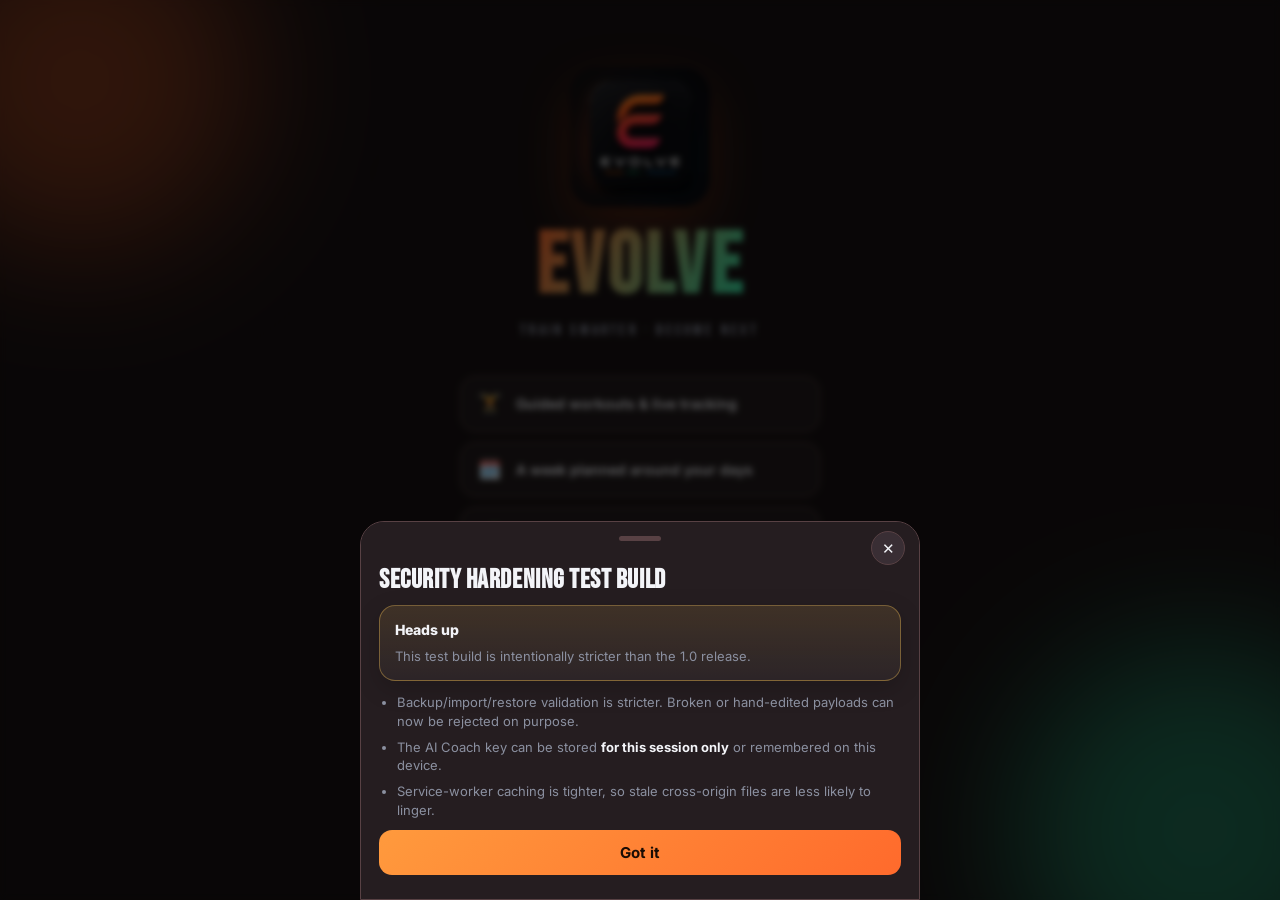
==== commit f0f6bbb8: "Add files via upload" ====
--- a/Evolve-v1.0-preview.html
+++ b/Evolve-v1.0-preview.html
@@ -9,6 +9,7 @@
 <meta name="apple-mobile-web-app-title" content="Evolve">
 <meta name="apple-mobile-web-app-status-bar-style" content="black-translucent">
 <meta name="theme-color" content="#0C0D11">
+<meta name="referrer" content="no-referrer">
 <link rel="manifest" href="manifest.json">
 <link rel="icon" type="image/png" sizes="64x64" href="favicon.png">
 <link rel="icon" type="image/png" sizes="192x192" href="icon-192.png">
@@ -272,12 +273,12 @@
 
 /* muscle group tiles */
 .mg-grid{display:grid;grid-template-columns:1fr 1fr;gap:12px}
-.mg{position:relative;border-radius:var(--r);padding:18px 16px;min-height:104px;overflow:hidden;
+.mg{position:relative;border-radius:var(--r);padding:18px 16px;min-height:116px;overflow:hidden;
   border:1px solid var(--line2);display:flex;flex-direction:column;justify-content:flex-end;
   background:var(--surface);transition:transform .12s}
 .mg:active{transform:scale(.97)}
 .mg .nm{font-family:var(--font-disp);font-size:30px;letter-spacing:.02em;position:relative;z-index:2}
-.mg .ct{font-size:11px;color:var(--muted);letter-spacing:.08em;text-transform:uppercase;position:relative;z-index:2}
+.mg .ct{font-size:12px;color:var(--text);letter-spacing:.04em;text-transform:uppercase;position:relative;z-index:2;font-weight:700;opacity:.7}
 .mg .glow{position:absolute;inset:0;opacity:.55}
 .mega-card{position:relative;width:100%;text-align:left;margin-top:14px;border-radius:var(--r);padding:18px 18px;overflow:hidden;
   border:1px solid var(--line2);background:linear-gradient(120deg,rgba(255,106,44,.16),rgba(47,230,168,.14));transition:transform .12s}
@@ -641,9 +642,10 @@
   background:rgba(16,18,24,.78);backdrop-filter:blur(20px);-webkit-backdrop-filter:blur(20px);
   border:1px solid var(--line2);border-radius:26px;box-shadow:0 18px 44px rgba(0,0,0,.55);
   display:flex;padding:7px}
-#nav button{flex:1;min-width:0;display:flex;flex-direction:column;align-items:center;gap:2px;color:var(--muted2);
-  font-size:9px;font-weight:700;letter-spacing:.02em;padding:8px 0 7px;border-radius:16px;transition:background .2s,color .2s;white-space:nowrap}
-#nav button svg{width:21px;height:21px;stroke:currentColor;fill:none;stroke-width:2;stroke-linecap:round;stroke-linejoin:round}
+#nav button{flex:1;min-width:0;display:flex;flex-direction:column;align-items:center;gap:3px;color:var(--muted2);
+  font-family:var(--font-disp),Inter,-apple-system,sans-serif;font-size:10px;font-weight:800;letter-spacing:.03em;
+  padding:9px 4px 8px;border-radius:16px;transition:background .2s,color .2s;white-space:nowrap}
+#nav button svg{width:22px;height:22px;stroke:currentColor;fill:none;stroke-width:2;stroke-linecap:round;stroke-linejoin:round}
 #nav button.on{color:var(--text);background:rgba(255,255,255,.08)}
 #nav button.on svg{stroke:var(--strength)}
 #nav button.fuelTab.on svg{stroke:var(--fuel)}
@@ -699,7 +701,7 @@
 
 /* v3.31 — floating "+" Add-food button (Fuel tab only) */
 #fuelFab{position:fixed;z-index:119;right:max(22px,calc((100vw - 560px)/2 + 22px));
-  bottom:calc(90px + var(--safe-b));width:56px;height:56px;border-radius:50%;
+  bottom:calc(106px + var(--safe-b));width:56px;height:56px;border-radius:50%;
   background:var(--grad-fuel,linear-gradient(135deg,#2FE6A8,#16b98a));color:#04241a;
   font-size:30px;font-weight:700;line-height:1;display:flex;align-items:center;justify-content:center;
   border:none;box-shadow:0 10px 26px rgba(0,0,0,.5),0 0 0 4px var(--ink);
@@ -775,6 +777,14 @@
 .update-banner .btn{flex:0 0 auto;background:rgba(255,255,255,.95);color:#111}
 .update-banner .upd-x{flex:0 0 auto;background:none;border:none;color:rgba(255,255,255,.85);font-size:14px;cursor:pointer;padding:4px}
 @keyframes upd-in{from{transform:translateY(16px);opacity:0}to{transform:translateY(0);opacity:1}}
+/* install ("add to home screen") banner — sits above update banner so they never overlap */
+.install-banner{position:fixed;left:14px;right:14px;bottom:calc(162px + var(--safe-b));max-width:560px;margin:0 auto;z-index:200;
+  display:flex;align-items:center;gap:10px;padding:12px 14px;border-radius:16px;
+  background:linear-gradient(135deg,var(--ink2),var(--surface2));color:#fff;border:1px solid var(--line2);
+  box-shadow:0 14px 40px rgba(0,0,0,.5);animation:upd-in .3s ease}
+.install-banner span{flex:1;font-size:13.5px;font-weight:600;line-height:1.3}
+.install-banner .btn{flex:0 0 auto}
+.install-banner .upd-x{flex:0 0 auto;background:none;border:none;color:rgba(255,255,255,.7);font-size:14px;cursor:pointer;padding:4px}
 
 /* v1.0 — coach generated-workout card */
 .cw-card{width:100%;max-width:100%}
@@ -819,9 +829,17 @@
 .fp-sub{font-size:12.5px;color:var(--muted);margin-top:2px}
 .fp-act{display:flex;align-items:center;flex:0 0 auto}
 
+/* ---------- SECURITY NOTICE CARDS ---------- */
+.notice-card{background:rgba(255,255,255,.045);border:1px solid var(--line2);border-radius:16px;padding:14px 15px;box-shadow:0 8px 24px rgba(0,0,0,.18)}
+.notice-title{font-size:14px;font-weight:800;color:var(--text);margin-bottom:6px}
+.notice-body{font-size:13px;line-height:1.55;color:var(--muted)}
+.notice-amber{background:linear-gradient(180deg,rgba(255,200,87,.12),rgba(255,255,255,.035));border-color:rgba(255,200,87,.35)}
+.notice-blue{background:linear-gradient(180deg,rgba(90,169,255,.12),rgba(255,255,255,.035));border-color:rgba(90,169,255,.35)}
+
 </style>
 </head>
 <body>
+<noscript><div style="padding:16px;background:#101218;color:#F3F4F8;border-bottom:1px solid #272B38;font-family:Inter,sans-serif">Evolve needs JavaScript enabled to run.</div></noscript>
 
 <!-- SPLASH -->
 <div id="splash">
@@ -899,7 +917,6 @@
   <button data-tab="fuel" class="fuelTab"><svg viewBox="0 0 24 24"><path d="M12 3c0 3-2 4-2 7a4 4 0 008 0c0-4-3-6-3-9M12 21a6 6 0 01-6-6"/></svg>Fuel</button>
   <button data-tab="stats"><svg viewBox="0 0 24 24"><path d="M4 20V10M10 20V4M16 20v-7M22 20H2"/></svg>Progress</button>
   <button data-tab="more"><svg viewBox="0 0 24 24"><circle cx="12" cy="12" r="3"/><path d="M19 12a7 7 0 00-.1-1l2-1.5-2-3.4-2.3 1a7 7 0 00-1.7-1l-.3-2.6h-4l-.3 2.6a7 7 0 00-1.7 1l-2.3-1-2 3.4 2 1.5a7 7 0 000 2l-2 1.5 2 3.4 2.3-1a7 7 0 001.7 1l.3 2.6h4l.3-2.6a7 7 0 001.7-1l2.3 1 2-3.4-2-1.5a7 7 0 00.1-1z"/></svg>More</button>
-  <button data-tab="coach"><svg viewBox="0 0 24 24"><circle cx="12" cy="12" r="9"/><circle cx="9" cy="10" r="1.2" fill="currentColor" stroke="none"/><circle cx="15" cy="10" r="1.2" fill="currentColor" stroke="none"/><path d="M9 15c1 1 5 1 6 0"/></svg>Coach</button>
 </nav>
 <button id="fuelFab" class="hidden" aria-label="Add food">＋</button>
 
@@ -912,6 +929,7 @@
 <div id="kbdDone"><button type="button">Done</button></div>
 <script>
 /* ===== Evolve data — exercise & food database (rarely changes) =====
+   Security-hardening test build note: this file is reference data only.
    Loaded BEFORE app.js. Pure reference data + the tiny lookup maps. */
 "use strict";
 
@@ -2080,9 +2098,63 @@
   });}); }
 
   /* ---- in-memory cache of installed pack foods (built once, on boot) ------ */
-  var _packFoods = [];          /* flat array in app food format */
-  var _installed = {};          /* id -> {id,name,count,bytes,version} */
-  var _ready = false;
+var _packFoods = [];          /* flat array in app food format */
+var _installed = {};          /* id -> {id,name,count,bytes,version} */
+var _ready = false;
+var MAX_MANIFEST_BYTES = 512 * 1024;
+var MAX_PACK_BYTES = 12 * 1024 * 1024;
+var MAX_PACK_ITEMS = 12000;
+
+function isPlainObject(v){ return !!v && typeof v === "object" && !Array.isArray(v) && Object.getPrototypeOf(v) === Object.prototype; }
+function safeText(v, max){
+  return String(v == null ? "" : v).replace(/\s+/g, " ").trim().slice(0, max || 120);
+}
+function safeNumber(v, fallback){
+  var n = Number(v);
+  return Number.isFinite(n) ? n : (fallback == null ? 0 : fallback);
+}
+function validateShop(shop){
+  if(!isPlainObject(shop)) return null;
+  var id = safeText(shop.id, 40).toLowerCase();
+  var file = safeText(shop.file, 80);
+  if(!/^[a-z0-9-]+$/.test(id)) return null;
+  if(!/^[a-z0-9-]+\.json$/i.test(file)) return null;
+  return {
+    id: id,
+    name: safeText(shop.name || id, 80),
+    file: file,
+    count: Math.max(0, Math.round(safeNumber(shop.count, 0))),
+    bytes: Math.max(0, Math.round(safeNumber(shop.bytes, 0))),
+    version: safeText(shop.version || "", 40)
+  };
+}
+function validateItem(it){
+  if(!isPlainObject(it)) return null;
+  var name = safeText(it.n, 90);
+  if(!name) return null;
+  var kcal = safeNumber(it.kcal, NaN), p = safeNumber(it.p, NaN), c = safeNumber(it.c, NaN), f = safeNumber(it.f, NaN);
+  if(!Number.isFinite(kcal) || kcal < 0 || kcal > 900) return null;
+  if(!Number.isFinite(p) || p < 0 || p > 100) return null;
+  if(!Number.isFinite(c) || c < 0 || c > 100) return null;
+  if(!Number.isFinite(f) || f < 0 || f > 100) return null;
+  var out = {
+    n: name,
+    b: safeText(it.b || "", 60),
+    shop: safeText(it.shop || "", 40),
+    cat: APP_CATEGORIES[safeText(it.cat || "", 60)] ? safeText(it.cat || "", 60) : "Misc & extras",
+    kcal: Math.round(kcal),
+    p: Math.round(p * 10) / 10,
+    c: Math.round(c * 10) / 10,
+    f: Math.round(f * 10) / 10
+  };
+  if(it.serve && isPlainObject(it.serve)){
+    var grams = safeNumber(it.serve.grams, NaN);
+    if(Number.isFinite(grams) && grams > 0 && grams <= 2000){
+      out.serve = { unit: safeText(it.serve.unit || "", 24), grams: Math.round(grams) };
+    }
+  }
+  return out;
+}
 
   /* category whitelist — shop foods must map onto an existing app category.
      Anything unknown falls back to "Misc & extras". Kept in sync with data.js. */
@@ -2135,29 +2207,45 @@
   function isPackInstalled(id){ return !!_installed[id]; }
 
   /* fetch the manifest of available shops (network — only called on the screen) */
-  function loadManifest(){
-    return fetch(MANIFEST_URL, {cache:"no-store"}).then(function(r){
-      if(!r.ok) throw new Error("manifest "+r.status);
-      return r.json();
-    }).then(function(m){
-      if(!m || !Array.isArray(m.shops)) throw new Error("bad manifest");
-      return m;
-    });
-  }
+function loadManifest(){
+  return fetch(MANIFEST_URL, {cache:"no-store", credentials:"same-origin"}).then(function(r){
+    if(!r.ok) throw new Error("manifest "+r.status);
+    var len = +(r.headers.get("content-length") || 0);
+    if(len && len > MAX_MANIFEST_BYTES) throw new Error("manifest too large");
+    return r.json();
+  }).then(function(m){
+    if(!m || !Array.isArray(m.shops)) throw new Error("bad manifest");
+    var shops = m.shops.map(validateShop).filter(Boolean);
+    if(!shops.length) throw new Error("empty manifest");
+    return {
+      version: safeText(m.version || "", 40),
+      generated: safeText(m.generated || "", 64),
+      total: Math.max(0, Math.round(safeNumber(m.total, 0))),
+      attribution: safeText(m.attribution || "", 240),
+      shops: shops
+    };
+  });
+}
 
   /* download one shop's pack and store it; resolves with the installed summary */
-  function downloadPack(shop){
-    if(!shop || !shop.id || !shop.file) return Promise.reject(new Error("bad shop"));
-    var url = FOOD_DB_BASE + shop.file;
-    return fetch(url, {cache:"no-store"}).then(function(r){
-      if(!r.ok) throw new Error("download "+r.status);
-      return r.json();
-    }).then(function(items){
-      if(!Array.isArray(items)) throw new Error("bad pack file");
-      var rec = { id:shop.id, name:shop.name||shop.id, version:shop.version||"", bytes:shop.bytes||0, items:items };
-      return idbPut(rec).then(function(){ return rebuild(); }).then(function(){ return _installed[shop.id]; });
-    });
-  }
+function downloadPack(shop){
+  shop = validateShop(shop);
+  if(!shop) return Promise.reject(new Error("bad shop"));
+  var url = FOOD_DB_BASE + shop.file;
+  return fetch(url, {cache:"no-store", credentials:"same-origin"}).then(function(r){
+    if(!r.ok) throw new Error("download "+r.status);
+    var len = +(r.headers.get("content-length") || 0);
+    if(len && len > MAX_PACK_BYTES) throw new Error("pack too large");
+    return r.json();
+  }).then(function(items){
+    if(!Array.isArray(items)) throw new Error("bad pack file");
+    if(items.length > MAX_PACK_ITEMS) throw new Error("pack too large");
+    var clean = items.map(validateItem).filter(Boolean);
+    if(!clean.length) throw new Error("pack had no valid foods");
+    var rec = { id:shop.id, name:shop.name||shop.id, version:shop.version||"", bytes:shop.bytes||0, items:clean };
+    return idbPut(rec).then(function(){ return rebuild(); }).then(function(){ return _installed[shop.id]; });
+  });
+}
 
   /* remove an installed pack */
   function removePack(id){ return idbDel(id).then(function(){ return rebuild(); }); }
@@ -2293,11 +2381,18 @@
 const PROFILE_PHOTO_KEY="evolve_profile_photo_v1"; /* separate local-only photo; deliberately not included in backup codes */
 const PROGRESS_PHOTOS_KEY="evolve_progress_photos_v1"; /* v3.31: local-only progress gallery; never in backups */
 const COACH_KEY_KEY="evolve_coach_key_v1"; /* v3.31: OpenRouter API key — local-only, never in any backup, never sent anywhere except OpenRouter */
+const COACH_KEY_MODE_KEY="evolve_coach_key_mode_v1"; /* device|session */
+const COACH_KEY_SESSION_KEY="evolve_coach_key_session_v1"; /* session-only storage for the Coach key */
+const MAX_STATE_BYTES=4.5*1024*1024;
+const MAX_IMPORT_BYTES=4*1024*1024;
+const MAX_IMAGE_FILE_BYTES=15*1024*1024;
+const MAX_PROGRESS_PHOTOS=60;
+const SECURITY_NOTICE_VERSION="2026-06-security-test-2";
 const DEFAULT_DATA = {
   profile:null, /* {name,sex,age,heightCm,weightKg,activity,goal,goalWeightKg} */
   targets:null, /* {calories,protein,carbs,fat,water} */
   prefs:{energy:"kcal", addExercise:true, showAchievements:true, showHelpBars:true, liftUnit:"kg", bodyUnit:"kg", gymEquip:"machine_cardio", env:"gym", rmFormula:"epley", theme:"ember", mealTimes:false, targetMode:"auto",
-    restDefault:90, restBeep:true, restFlash:true, keepAwake:true, waterUnit:"ml", waterStep:250, startTab:"home", headingFont:"modern",
+    restDefault:90, restBeep:true, restFlash:true, keepAwake:true, waterUnit:"ml", waterStep:250, startTab:"home", headingFont:"classic",
     coachConsent:false, coachModel:"openrouter/free"},
   customFoods:[], /* {name,kcal,p,c,f} per 100g, user-added */
   favFoods:[],  /* GLOBAL favourite food names */
@@ -2315,10 +2410,52 @@
   statResets:{}, /* per-stat user resets: key -> {start, since} (prs: {since}) */
   meta:{lastBackup:null, created:null, backupReminder:"weekly", backupNotifications:false, backupNotifyLast:null, driveEnabled:false, driveClientId:"", driveFileId:null, lastDriveBackup:null}
 };
+function isPlainObject(v){ return !!v && typeof v==="object" && !Array.isArray(v) && Object.getPrototypeOf(v)===Object.prototype; }
+function safeJsonValue(v, depth){
+  if(depth>40) throw new Error("Data nesting is too deep");
+  if(Array.isArray(v)) return v.slice(0,50000).map(x=>safeJsonValue(x,depth+1));
+  if(isPlainObject(v)){
+    const out={};
+    Object.keys(v).forEach(k=>{
+      if(k==="__proto__" || k==="prototype" || k==="constructor") return;
+      out[k]=safeJsonValue(v[k],depth+1);
+    });
+    return out;
+  }
+  return v;
+}
+function safeParseJsonText(raw, maxBytes, label){
+  if(typeof raw!=="string" || !raw) throw new Error((label||"JSON")+" is empty");
+  if(raw.length>maxBytes) throw new Error((label||"JSON")+" is too large");
+  return safeJsonValue(JSON.parse(raw),0);
+}
+function blankData(){ const d=JSON.parse(JSON.stringify(DEFAULT_DATA)); d.meta.created=todayISO(); return d; }
+function mergeKnownDataKeys(clean){
+  if(!isPlainObject(clean)) throw new Error("Bad data root");
+  const out=JSON.parse(JSON.stringify(DEFAULT_DATA));
+  Object.keys(out).forEach(k=>{ if(Object.prototype.hasOwnProperty.call(clean,k)) out[k]=clean[k]; });
+  return out;
+}
+function normalizeStoredData(obj){
+  const d=mergeKnownDataKeys(safeJsonValue(obj,0));
+  migrate(d);
+  if(!d.meta.created) d.meta.created=todayISO();
+  return d;
+}
+function safeInlineImageSrc(src, fallback){
+  const s=String(src||"").trim();
+  if(!s) return fallback||"";
+  if(/^(?:\.\/)?(?:icon-192\.png|icon-512\.png|apple-touch-icon\.png)$/i.test(s)) return s.replace(/^\.\//,"");
+  if(/^data:image\/(?:png|jpeg|jpg|webp);base64,[a-z0-9+/=\s]+$/i.test(s) && s.length<=2500000) return s;
+  return fallback||"";
+}
 let DATA = load();
 function load(){
-  try{const raw=localStorage.getItem(KEY); if(raw){const d=Object.assign(JSON.parse(JSON.stringify(DEFAULT_DATA)),JSON.parse(raw)); migrate(d); return d;}}catch(e){}
-  const d=JSON.parse(JSON.stringify(DEFAULT_DATA)); d.meta.created=todayISO(); return d;
+  try{
+    const raw=localStorage.getItem(KEY);
+    if(raw) return normalizeStoredData(safeParseJsonText(raw,MAX_STATE_BYTES,"Stored app data"));
+  }catch(e){}
+  return blankData();
 }
 function migrate(d){
   if(!Array.isArray(d.favExercises)) d.favExercises=[];
@@ -2330,7 +2467,16 @@
   if(d.prefs.targetMode!=="manual") d.prefs.targetMode="auto"; /* auto = formula targets; manual = user-set calories & macros */
   /* v3.22 — new preference defaults (kept here so existing users carry over untouched) */
   if(!(Number(d.prefs.restDefault)>0)) d.prefs.restDefault=90;       /* default rest-timer length (seconds) */
-  if(!d.prefs.headingFont) d.prefs.headingFont="modern";             /* v3.31: heading font style */
+  if(!d.prefs.headingFont) d.prefs.headingFont="classic";            /* v3.31: heading font style (1.0: Classic default) */
+  /* 1.0 — adopt Classic (Bebas) as the app's display font globally. Existing
+     installs still on the OLD "modern" default are moved to "classic" ONCE
+     (guarded by a flag) so the change reaches them; a deliberate later choice
+     of any font sticks and is never re-flipped. */
+  if(!d.meta || typeof d.meta!=="object") d.meta={};
+  if(!d.meta.classicFontApplied){
+    if(d.prefs.headingFont==="modern") d.prefs.headingFont="classic";
+    d.meta.classicFontApplied=true;
+  }
   if(typeof d.prefs.coachConsent!=="boolean") d.prefs.coachConsent=false; /* v3.31: AI Coach privacy consent */
   if(!d.prefs.coachModel) d.prefs.coachModel="openrouter/free";
   /* v3.31: retire model slugs OpenRouter has dropped, and move the old default to the free router */
@@ -2355,9 +2501,15 @@
   if(typeof d.meta.driveClientId!=="string") d.meta.driveClientId="";
   if(typeof d.meta.driveFileId!=="string") d.meta.driveFileId=null;
   if(typeof d.meta.lastDriveBackup!=="string") d.meta.lastDriveBackup=null;
-}
-
-function save(){try{localStorage.setItem(KEY,JSON.stringify(DATA));}catch(e){toast("Storage full or blocked");}}
+  if(typeof d.meta.securityNoticeSeen!=="string") d.meta.securityNoticeSeen="";
+}
+
+function save(){
+  try{
+    DATA=normalizeStoredData(DATA);
+    localStorage.setItem(KEY,JSON.stringify(DATA));
+  }catch(e){toast("Storage full, blocked, or data was invalid");}
+}
 
 /* ===================== THEMES ===================== */
 const THEMES={
@@ -2399,16 +2551,16 @@
 
 /* v3.31 — heading font styles, switchable in Settings → Preferences */
 const HEADING_FONTS={
-  modern:{label:"Modern",   stack:'"Inter",-apple-system,BlinkMacSystemFont,"Segoe UI",Roboto,sans-serif', spacing:"-0.01em", sample:"Clean & legible"},
-  bold:  {label:"Bold",     stack:'"Archivo","Inter",sans-serif',                                          spacing:"-0.02em", sample:"Strong & sporty"},
-  classic:{label:"Classic", stack:'"Bebas Neue","Inter",sans-serif',                                        spacing:"0.02em",  sample:"Tall gym poster"}
+  modern:{label:"Modern",   stack:'"Inter",-apple-system,BlinkMacSystemFont,"Segoe UI",Roboto,sans-serif', spacing:"-0.01em", sample:"Clean, rounded sans-serif — the most legible option."},
+  bold:  {label:"Bold",     stack:'"Archivo","Inter",sans-serif',                                          spacing:"-0.02em", sample:"Wide, heavy and sporty — strong without shouting."},
+  classic:{label:"Classic", stack:'"Bebas Neue","Inter",sans-serif',                                        spacing:"0.02em",  sample:"Tall, condensed gym-poster capitals (default)."}
 };
 function applyHeadingFont(id){
   const f=HEADING_FONTS[id]||HEADING_FONTS.modern; const r=document.documentElement.style;
   r.setProperty("--font-disp",f.stack);
   r.setProperty("--font-disp-spacing",f.spacing);
 }
-applyHeadingFont((DATA.prefs&&DATA.prefs.headingFont)||"modern");
+applyHeadingFont((DATA.prefs&&DATA.prefs.headingFont)||"classic");
 
 /* ===================== DATE HELPERS (device clock) ===================== */
 function todayISO(d){d=d||new Date();return d.getFullYear()+"-"+String(d.getMonth()+1).padStart(2,"0")+"-"+String(d.getDate()).padStart(2,"0");}
@@ -2538,14 +2690,15 @@
   try{return localStorage.getItem(PROFILE_PHOTO_KEY)||"";}catch(e){return "";}
 }
 function setProfilePhoto(v){
-  try{localStorage.setItem(PROFILE_PHOTO_KEY,v);return true;}catch(e){return false;}
+  try{ const safe=safeInlineImageSrc(v,""); if(!safe) return false; localStorage.setItem(PROFILE_PHOTO_KEY,safe); return true; }catch(e){return false;}
 }
 function clearProfilePhoto(){
   try{localStorage.removeItem(PROFILE_PHOTO_KEY);}catch(e){}
 }
 function profileAvatarHTML(){
-  const src=getProfilePhoto()||"icon-192.png";
-  return `<img src="${esc(src)}" alt="${getProfilePhoto()?"Profile photo":"Evolve logo"}">`;
+  const raw=getProfilePhoto();
+  const src=safeInlineImageSrc(raw,"icon-192.png")||"icon-192.png";
+  return `<img src="${esc(src)}" alt="${raw?"Profile photo":"Evolve logo"}">`;
 }
 function openProfilePhotoPrivacy(){
   openModal(`<h3>Profile picture privacy</h3>
@@ -2564,6 +2717,7 @@
     const file=input.files&&input.files[0]; input.remove();
     if(!file)return;
     if(!/^image\//.test(file.type||"")){toast("Choose an image file");return;}
+    if(file.size && file.size>MAX_IMAGE_FILE_BYTES){toast("That image is too large");return;}
     resizeAndSaveProfilePhoto(file);
   },{once:true});
   input.click();
@@ -2595,12 +2749,31 @@
 
 /* v3.31 — progress photos: local-only, never backed up, like the profile photo */
 function getProgressPhotos(){
-  try{const raw=localStorage.getItem(PROGRESS_PHOTOS_KEY); return raw?JSON.parse(raw):[];}catch(e){return [];}
+  try{
+    const raw=localStorage.getItem(PROGRESS_PHOTOS_KEY);
+    const arr=raw?safeParseJsonText(raw,MAX_STATE_BYTES/2,"Progress photos"):[];
+    if(!Array.isArray(arr)) return [];
+    return arr.map(p=>({
+      id:+p.id||Date.now(),
+      date:typeof p.date==="string"?p.date:todayISO(),
+      img:safeInlineImageSrc(p.img,"")
+    })).filter(p=>p.img).slice(0,MAX_PROGRESS_PHOTOS);
+  }catch(e){return [];}
 }
 function setProgressPhotos(arr){
-  try{localStorage.setItem(PROGRESS_PHOTOS_KEY,JSON.stringify(arr)); return true;}catch(e){return false;}
+  try{
+    const safe=(Array.isArray(arr)?arr:[]).map(p=>({
+      id:+(p&&p.id)||Date.now(),
+      date:(p&&typeof p.date==="string")?p.date:todayISO(),
+      img:safeInlineImageSrc(p&&p.img,"")
+    })).filter(p=>p.img).slice(0,MAX_PROGRESS_PHOTOS);
+    localStorage.setItem(PROGRESS_PHOTOS_KEY,JSON.stringify(safe));
+    return true;
+  }catch(e){return false;}
 }
 function addProgressPhotoFromFile(file, after){
+  if(!file || !/^image\//.test(file.type||"")){ toast("Choose an image file"); return; }
+  if(file.size && file.size>MAX_IMAGE_FILE_BYTES){ toast("That image is too large"); return; }
   const reader=new FileReader();
   reader.onerror=()=>toast("Couldn't read that photo");
   reader.onload=()=>{
@@ -2901,8 +3074,10 @@
 /* ===================== NAVIGATION ===================== */
 function switchTab(tab){
   document.querySelectorAll(".screen").forEach(s=>s.classList.remove("active"));
-  $("#view-"+tab).classList.add("active");
-  document.querySelectorAll("#nav button").forEach(b=>b.classList.toggle("on",b.dataset.tab===tab));
+  const vEl=$("#view-"+tab); if(vEl) vEl.classList.add("active");
+  /* Coach lives under More, Cardio under Train — keep the parent nav button highlighted */
+  var navTab = tab==="coach"?"more" : tab==="cardio"?"train" : tab;
+  document.querySelectorAll("#nav button").forEach(b=>b.classList.toggle("on",b.dataset.tab===navTab));
   window.scrollTo(0,0);
   if(tab==="home")renderHome();
   if(tab==="train")renderTrain();
@@ -4029,7 +4204,7 @@
 }
 
 /* ===================== AI COACH (OpenRouter, user's own key) — v3.31 =====================
-   Privacy: the API key lives ONLY in localStorage on this device (COACH_KEY_KEY),
+   Privacy: the API key can be kept for this session only or remembered on this device,
    is never written to any backup (encrypted or CSV) and is never sent anywhere except
    OpenRouter. A summary of the user's training/nutrition is sent to OpenRouter ONLY when
    the user actively asks the Coach something, and only after they've given consent. */
@@ -4047,7 +4222,7 @@
 let coachLiveModels=null;
 async function fetchCoachModels(){
   try{
-    const res=await fetch("https://openrouter.ai/api/v1/models");
+    const res=await fetch("https://openrouter.ai/api/v1/models",{cache:"no-store",credentials:"omit",referrerPolicy:"no-referrer"});
     if(!res.ok) throw new Error("models fetch failed");
     const data=await res.json();
     const free=(data.data||[]).filter(m=>{
@@ -4068,8 +4243,43 @@
   }catch(e){ return null; }
 }
 function coachModelList(){ return coachLiveModels||COACH_MODELS; }
-function getCoachKey(){ try{return localStorage.getItem(COACH_KEY_KEY)||"";}catch(e){return "";} }
-function setCoachKey(k){ try{ if(k)localStorage.setItem(COACH_KEY_KEY,k); else localStorage.removeItem(COACH_KEY_KEY); return true;}catch(e){return false;} }
+function getCoachKeyMode(){
+  try{
+    const mode=localStorage.getItem(COACH_KEY_MODE_KEY);
+    if(mode==="device" || mode==="session") return mode;
+    if(localStorage.getItem(COACH_KEY_KEY)) return "device";
+  }catch(e){}
+  return "session";
+}
+function setCoachKeyMode(mode){
+  try{ localStorage.setItem(COACH_KEY_MODE_KEY, mode==="device"?"device":"session"); return true; }catch(e){ return false; }
+}
+function getCoachKey(){
+  try{
+    if(getCoachKeyMode()==="device") return localStorage.getItem(COACH_KEY_KEY)||"";
+    return sessionStorage.getItem(COACH_KEY_SESSION_KEY)||"";
+  }catch(e){
+    try{return localStorage.getItem(COACH_KEY_KEY)||"";}catch(_){return "";}
+  }
+}
+function setCoachKey(k, mode){
+  try{
+    const m=(mode||getCoachKeyMode())==="device"?"device":"session";
+    if(m==="device"){
+      if(k)localStorage.setItem(COACH_KEY_KEY,k); else localStorage.removeItem(COACH_KEY_KEY);
+      try{sessionStorage.removeItem(COACH_KEY_SESSION_KEY);}catch(e){}
+    }else{
+      if(k)sessionStorage.setItem(COACH_KEY_SESSION_KEY,k); else sessionStorage.removeItem(COACH_KEY_SESSION_KEY);
+      try{localStorage.removeItem(COACH_KEY_KEY);}catch(e){}
+    }
+    setCoachKeyMode(m);
+    return true;
+  }catch(e){return false;}
+}
+function clearCoachKeyEverywhere(){
+  try{localStorage.removeItem(COACH_KEY_KEY);}catch(e){}
+  try{sessionStorage.removeItem(COACH_KEY_SESSION_KEY);}catch(e){}
+}
 function coachReady(){ return DATA.prefs.coachConsent===true && !!getCoachKey(); }
 
 /* build a compact, on-device summary of the user's training to give the model context */
@@ -4099,6 +4309,9 @@
   const key=getCoachKey(); if(!key) throw new Error("No API key set");
   const res=await fetch("https://openrouter.ai/api/v1/chat/completions",{
     method:"POST",
+    cache:"no-store",
+    credentials:"omit",
+    referrerPolicy:"no-referrer",
     headers:{ "Authorization":"Bearer "+key, "Content-Type":"application/json",
       "HTTP-Referer":"https://wigglez-sudo.github.io/", "X-Title":"Evolve" },
     body:JSON.stringify({ model:DATA.prefs.coachModel||"deepseek/deepseek-chat-v3-0324:free", messages })
@@ -4132,7 +4345,7 @@
         <li>Don't include anything you wouldn't want a third-party AI service to process.</li>
         <li>The Coach can be wrong. It is not medical advice.</li>
       </ul>
-      <p class="tiny muted">You can revoke consent and delete your key any time in the Coach tab.</p>
+      <p class="tiny muted">You can revoke consent and delete your key any time in Coach settings.</p>
     </div>
     <button class="btn str block" id="coach_agree">I understand — enable AI Coach</button>
     <button class="btn ghost block" id="coach_decline" style="margin-top:10px">Not now</button>`);
@@ -4142,31 +4355,53 @@
 function openCoachKeySetup(onDone){
   function modelOptions(){
     const list=coachModelList().slice();
-    /* make sure the currently-selected model is always an option */
     if(!list.some(m=>m.id===DATA.prefs.coachModel)) list.unshift({id:DATA.prefs.coachModel,name:DATA.prefs.coachModel});
     return list.map(m=>`<option value="${esc(m.id)}" ${DATA.prefs.coachModel===m.id?"selected":""}>${esc(m.name)}</option>`).join("");
   }
+  function modeNote(mode){
+    return mode==="device"
+      ? "Convenient, but less strict: the key stays in browser storage on this device until you delete it."
+      : "Safer: the key lives only for this browser session and is cleared when the session ends.";
+  }
   function paint(){
+    const mode=getCoachKeyMode();
     openModal(`<h3>Connect OpenRouter</h3>
-      <p class="muted tiny" style="line-height:1.5;margin-bottom:12px">The Coach uses <b>OpenRouter</b>, which gives access to many AI models with one key — including free ones. Create a free key at <b>openrouter.ai/keys</b>, then paste it below. It's stored only on this device.</p>
+      <p class="muted tiny" style="line-height:1.5;margin-bottom:12px">The Coach uses <b>OpenRouter</b>, which gives access to many AI models with one key — including free ones. Create a free key at <b>openrouter.ai/keys</b>, then paste it below.</p>
+      <div class="notice-card notice-amber" style="margin-bottom:12px"><div class="notice-title">🔐 Test-build privacy hardening</div><div class="notice-body">Choose whether your key is kept <b>for this session only</b> or remembered <b>on this device</b>. Session-only is the safer option.</div></div>
       <div class="field"><label>OpenRouter API key</label><input class="input" id="coach_key" type="password" placeholder="sk-or-..." value="${esc(getCoachKey())}" autocomplete="off"></div>
+      <div class="field"><label>Key storage</label>
+        <div class="seg scroll" id="coach_key_mode">
+          <button data-v="session" class="${mode==="session"?"on":""}">This session only</button>
+          <button data-v="device" class="${mode==="device"?"on":""}">Remember on this device</button>
+        </div>
+        <div class="tiny muted" id="coach_key_mode_note" style="margin-top:8px;line-height:1.5">${modeNote(mode)}</div>
+      </div>
       <div class="field"><label>Model</label><select class="input" id="coach_model">${modelOptions()}</select>
         <div class="tiny muted" style="margin-top:6px">Free models change often. <button class="linklike" id="coach_refresh" style="font-size:12px">↻ Load current free models</button></div>
         <div class="tiny muted" style="margin-top:4px">Tip: “Auto” always works but uses a little credit. If a free model says it's unavailable, refresh and pick another.</div></div>
       <button class="btn str block" id="coach_savekey">Save</button>
-      ${getCoachKey()?`<button class="btn ghost block" id="coach_delkey" style="margin-top:10px">Delete key from this device</button>`:""}`);
+      ${getCoachKey()?`<button class="btn ghost block" id="coach_delkey" style="margin-top:10px">Delete key</button>`:""}`);
+    $("#coach_key_mode").querySelectorAll("button").forEach(btn=>btn.addEventListener("click",()=>{
+      $("#coach_key_mode").querySelectorAll("button").forEach(b=>b.classList.toggle("on", b===btn));
+      $("#coach_key_mode_note").textContent=modeNote(btn.dataset.v);
+    }));
     $("#coach_refresh").addEventListener("click",async ()=>{
       const r=$("#coach_refresh"); r.textContent="Loading…";
-      DATA.prefs.coachModel=$("#coach_model").value; /* keep current pick */
+      DATA.prefs.coachModel=$("#coach_model").value;
       const got=await fetchCoachModels();
       if(got){ paint(); toast("Loaded "+(got.length)+" models"); } else { r.textContent="Couldn't load — try again"; }
     });
     $("#coach_savekey").addEventListener("click",()=>{
-      const k=$("#coach_key").value.trim(); DATA.prefs.coachModel=$("#coach_model").value; save();
-      if(!setCoachKey(k)){toast("Couldn't save key");return;}
-      closeModal(); toast(k?"Coach connected":"Key cleared"); if(onDone)onDone();
+      const k=$("#coach_key").value.trim();
+      const modeBtn=$("#coach_key_mode .on");
+      const mode=modeBtn?modeBtn.dataset.v:"session";
+      DATA.prefs.coachModel=$("#coach_model").value; save();
+      if(!setCoachKey(k, mode)){toast("Couldn't save key");return;}
+      closeModal();
+      toast(k?(mode==="device"?"Coach key saved on this device":"Coach key saved for this session"):"Key cleared");
+      if(onDone)onDone();
     });
-    const del=$("#coach_delkey"); if(del)del.addEventListener("click",()=>{ setCoachKey(""); closeModal(); toast("Key deleted"); if(onDone)onDone(); });
+    const del=$("#coach_delkey"); if(del)del.addEventListener("click",()=>{ clearCoachKeyEverywhere(); closeModal(); toast("Key deleted"); if(onDone)onDone(); });
   }
   paint();
 }
@@ -4175,6 +4410,8 @@
 let coachChat=[]; /* {role, content} visible conversation (excludes system) */
 function renderCoach(){
   const b=$("#coachBody"); if(!b)return; b.innerHTML="";
+  const back=el("button","tiny muted","← Back to More"); back.style.cssText="margin-bottom:8px;cursor:pointer;font-weight:600";
+  back.addEventListener("click",()=>switchTab("more")); b.appendChild(back);
   b.appendChild(helpBar("coach"));
 
   if(!DATA.prefs.coachConsent){
@@ -4752,9 +4989,9 @@
 /* ===================== LIVE TRACKER ===================== */
 let liveSession=null; /* {title,type,exercises,restSec,startedAt} */
 const LIVE_KEY="evolve_live_v1";
-function persistLive(){ try{ if(liveSession&&liveSession.exercises&&liveSession.exercises.length){ localStorage.setItem(LIVE_KEY, JSON.stringify(liveSession)); } }catch(e){} }
+function persistLive(){ try{ if(liveSession&&liveSession.exercises&&liveSession.exercises.length){ localStorage.setItem(LIVE_KEY, JSON.stringify(safeJsonValue(liveSession,0))); } }catch(e){} }
 function clearLive(){ try{ localStorage.removeItem(LIVE_KEY); }catch(e){} }
-function loadLive(){ try{ const s=localStorage.getItem(LIVE_KEY); return s?JSON.parse(s):null; }catch(e){ return null; } }
+function loadLive(){ try{ const s=localStorage.getItem(LIVE_KEY); return s?safeJsonValue(safeParseJsonText(s,MAX_STATE_BYTES/3,"Live session"),0):null; }catch(e){ return null; } }
 function resumeLive(saved){
   buildState=null; liveSession=saved; stopRest();
   $("#live").classList.add("on");
@@ -5678,15 +5915,43 @@
   b.appendChild(afTop);
 
   /* ───────── AT A GLANCE: calorie ring + macros ───────── */
+  const hasFood = log.food && log.food.length > 0;
   const ringCard=el("div","card center fuel-hero");
-  ringCard.innerHTML=`<div class="ring-wrap">${ringSVG(pct, remaining<0?"#FF5470":"#2FE6A8",170)}
-     <div class="lbl"><div class="big num">${eVal(Math.abs(remaining))}</div>
-     <div class="sub">${remaining<0?"over":"left"} · ${eUnit()}</div></div></div>
-     <div class="row" style="justify-content:space-around;margin-top:14px">
-       <div><div class="tiny muted">EATEN</div><div class="num" style="font-weight:700">${eVal(eaten.c)}</div></div>
-       <div><div class="tiny muted">TARGET</div><div class="num" style="font-weight:700">${eVal(budget)}</div></div>
-       <div><div class="tiny muted">BURNED</div><div class="num" style="font-weight:700">${eVal(burned)}</div></div>
-     </div>`;
+  if(!hasFood){
+    /* Compact ring on empty state — user can tap to expand */
+    ringCard.style.cursor="pointer";
+    ringCard.title="Tap to see full breakdown";
+    ringCard.innerHTML=`<div style="display:flex;align-items:center;gap:14px;text-align:left;padding:4px 0">
+      ${ringSVG(pct,remaining<0?"#FF5470":"#2FE6A8",64)}
+      <div style="flex:1">
+        <div class="eyebrow" style="margin-bottom:4px">Calories</div>
+        <div style="font-family:var(--font-disp);font-size:26px;line-height:1">${eVal(Math.abs(remaining))} <span style="font-size:14px;color:var(--muted);font-family:Inter">${remaining<0?"over":"left"} · ${eUnit()}</span></div>
+        <div class="tiny muted" style="margin-top:4px">Target: ${eVal(budget)} · Log food to see macros</div>
+      </div>
+      <div class="muted" style="font-size:18px">›</div>
+    </div>`;
+    ringCard.addEventListener("click",()=>{
+      ringCard.dataset.expanded="1";
+      ringCard.style.cursor="";
+      ringCard.innerHTML=`<div class="ring-wrap">${ringSVG(pct, remaining<0?"#FF5470":"#2FE6A8",170)}
+       <div class="lbl"><div class="big num">${eVal(Math.abs(remaining))}</div>
+       <div class="sub">${remaining<0?"over":"left"} · ${eUnit()}</div></div></div>
+       <div class="row" style="justify-content:space-around;margin-top:14px">
+         <div><div class="tiny muted">EATEN</div><div class="num" style="font-weight:700">${eVal(eaten.c)}</div></div>
+         <div><div class="tiny muted">TARGET</div><div class="num" style="font-weight:700">${eVal(budget)}</div></div>
+         <div><div class="tiny muted">BURNED</div><div class="num" style="font-weight:700">${eVal(burned)}</div></div>
+       </div>`;
+    });
+  } else {
+    ringCard.innerHTML=`<div class="ring-wrap">${ringSVG(pct, remaining<0?"#FF5470":"#2FE6A8",170)}
+       <div class="lbl"><div class="big num">${eVal(Math.abs(remaining))}</div>
+       <div class="sub">${remaining<0?"over":"left"} · ${eUnit()}</div></div></div>
+       <div class="row" style="justify-content:space-around;margin-top:14px">
+         <div><div class="tiny muted">EATEN</div><div class="num" style="font-weight:700">${eVal(eaten.c)}</div></div>
+         <div><div class="tiny muted">TARGET</div><div class="num" style="font-weight:700">${eVal(budget)}</div></div>
+         <div><div class="tiny muted">BURNED</div><div class="num" style="font-weight:700">${eVal(burned)}</div></div>
+       </div>`;
+  }
   b.appendChild(ringCard);
 
   /* macros — three mini rings (grouped right under the calorie ring) */
@@ -6540,8 +6805,10 @@
       if(!photos.length){ host.appendChild(el("div","empty","No photos yet — add one to start a private visual timeline.")); body.appendChild(host); return; }
       const grid=el("div","photo-grid");
       photos.forEach(p=>{
+        const safeSrc=safeInlineImageSrc(p.img,"");
+        if(!safeSrc) return;
         const cell=el("div","photo-cell");
-        cell.innerHTML=`<img src="${p.img}" alt="Progress ${shortDate(p.date)}"><div class="photo-date">${shortDate(p.date)}</div><button class="photo-del" data-del="${p.id}" title="Delete">✕</button>`;
+        cell.innerHTML=`<img src="${esc(safeSrc)}" alt="Progress ${shortDate(p.date)}"><div class="photo-date">${shortDate(p.date)}</div><button class="photo-del" data-del="${p.id}" title="Delete">✕</button>`;
         grid.appendChild(cell);
       });
       host.appendChild(grid);
@@ -6839,13 +7106,13 @@
 const LATEST_TITLE="Evolve 1.0 — the full release";
 const LATEST_ITEMS=[
   "<b>🎉 Evolve is 1.0!</b> After a long beta, this is the first full release — a complete, private, offline-first gym &amp; nutrition tracker. Everything below is what's new in 1.0; earlier entries were the beta builds that got us here.",
-  "<b>AI Coach can build your workouts</b> — in the Coach tab, tap “Generate a workout”, pick the muscle groups and length you want (or let it recommend one), and the AI returns a real, ready-to-use session. <b>Start it now</b> or <b>Save for later</b> — saved ones land in your new Saved workouts list under Train.",
+  "<b>AI Coach can build your workouts</b> — open the Coach from More → Tools, tap “Generate a workout”, pick the muscle groups and length you want (or let it recommend one), and the AI returns a real, ready-to-use session. <b>Start it now</b> or <b>Save for later</b> — saved ones land in your new Saved workouts list under Train.",
   "<b>🛒 Food packs (optional)</b> — add big UK supermarket food databases from Settings → Food packs. Pick your shops (Tesco, Sainsbury's, Asda, Aldi) and download only those; their foods slot into the normal categories with the shop name, and you can filter your food search by shop. Downloaded packs live on your device and work offline. They only download public food lists — your data is never uploaded.",
   "<b>Saved workouts</b> — Train now has a dedicated Saved workouts section. Save any session (tap the ★ during a workout) or a Coach-generated one, and reuse it any time.",
   "<b>Sets pre-fill themselves</b> — no more typing the same weight &amp; reps every time. New sets start pre-filled with your usual numbers (or your last session if newer); you just tap to confirm each one. Set your usual per exercise from the ⋯ menu. Works for machines, free weights and home moves.",
   "<b>AI Coach (optional)</b> — connect your own free OpenRouter key to chat about training &amp; nutrition or analyse your logs. It's the only feature that sends data off your device, and it explains exactly what's shared before you enable it; your key stays on this device and is never backed up.",
   "<b>In-app updates</b> — Evolve updates itself now. When a new version is live you'll get an “Update available” banner; one tap and you're on the latest. There's also a “Check for updates” button in Settings → Help &amp; guide.",
-  "<b>Cleaner navigation</b> — Home now sits on the far left, with the new Coach tab on the right.",
+  "<b>Cleaner navigation</b> — Home now sits on the far left, with a streamlined five-tab layout. AI Coach is accessible from More → Tools.",
   "<b>Routines (multi-day programs)</b> — build a plan like Push/Pull/Legs under Train → 📋 Programs, then start any day with one tap. Starter templates and a quick walkthrough included.",
   "<b>Cardio Ready screen</b> — a fresh cardio waits on a Ready screen and only starts timing when you tap ▶ Start.",
   "<b>Progress photos</b> — a private photo timeline in Progress → Trends, stored only on this device and never uploaded or backed up.",
@@ -7092,6 +7359,11 @@
   const photoBtn=$("#profile_photo_card"); if(photoBtn)photoBtn.addEventListener("click",openProfilePhotoPrivacy);
   maybeBackupBanner(b);
 
+  const sec=el("div","notice-card notice-amber");
+  sec.innerHTML=`<div class="notice-title">🔐 Security hardening test build</div><div class="notice-body">Restore/import is stricter in this build, and the AI Coach key can now be kept for this session only.</div>`;
+  sec.style.marginBottom="16px";
+  b.appendChild(sec);
+
   /* ---- PROFILE ---- */
   function buildProfile(body){
     const pc=el("div");
@@ -7204,6 +7476,7 @@
     const hf=el("div"); hf.style.marginTop="18px";
     const curHF=DATA.prefs.headingFont||"modern";
     hf.innerHTML=`<div class="tiny muted" style="margin-bottom:8px;text-transform:uppercase;letter-spacing:.05em">Heading font</div>
+      <div class="tiny muted" style="margin-bottom:10px;line-height:1.5">The display font used for titles, headers and the logo. Body text stays the same for readability.</div>
       <div class="seg" id="pf_hfont">${Object.keys(HEADING_FONTS).map(k=>`<button data-v="${k}" class="${curHF===k?'on':''}" style="font-family:${HEADING_FONTS[k].stack};font-weight:800;font-size:16px">${HEADING_FONTS[k].label}</button>`).join("")}</div>
       <div class="tiny muted" id="pf_hfont_lab" style="margin-top:8px">${HEADING_FONTS[curHF].sample}</div>`;
     body.appendChild(hf);
@@ -7430,7 +7703,8 @@
         onConfirm:()=>{
           try{localStorage.removeItem(KEY);}catch(e){}
           try{localStorage.clear();}catch(e){}
-          DATA=JSON.parse(JSON.stringify(DEFAULT_DATA)); DATA.meta.created=todayISO();
+          try{sessionStorage.removeItem(COACH_KEY_SESSION_KEY);}catch(e){}
+          DATA=blankData();
           location.reload();
         }});
     });
@@ -7444,6 +7718,13 @@
   made.stats=moreAcc("stats","📊","Stats & resets","Reset or adjust your tracked numbers",buildStatsResets,false,{iconClass:"ic-stats"});
   made.backup=moreAcc("backup","💾","Backup & restore","Export or import your data as a code",buildBackup,false,{iconClass:"ic-backup"});
   made.foodpacks=moreAcc("foodpacks","🛒","Food packs","Add UK supermarket foods (optional download)",buildFoodPacks,false,{iconClass:"ic-backup"});
+  made.coach=moreAcc("coach","🤖","AI Coach","Generate workouts & get coaching tips",function(body){
+    const intro=el("div","tiny muted","The AI Coach generates ready-to-use workouts and answers training questions using your own free OpenRouter key.");
+    intro.style.cssText="line-height:1.55;margin-bottom:14px"; body.appendChild(intro);
+    const go=el("button","btn str block","🤖 Open AI Coach"); go.style.marginTop="4px";
+    go.addEventListener("click",()=>switchTab("coach"));
+    body.appendChild(go);
+  },false,{iconClass:"ic-help"});
   made.help=moreAcc("help","📖","Help & guide","How every part of Evolve works",buildHelp,false,{iconClass:"ic-help"});
   made.danger=moreAcc("danger","⚠️","Danger zone","Erase all data — handle with care",buildDanger,true);
 
@@ -7451,6 +7732,7 @@
     ["You",            ["profile","units","prefs"]],
     ["Your data",      ["stats","backup"]],
     ["Food",           ["foodpacks"]],
+    ["Tools",          ["coach"]],
     ["About",          ["help"]]
   ];
   groups.forEach(([label,ids])=>{
@@ -7468,13 +7750,14 @@
 }
 
 function cleanBackupData(){
-  const copy=JSON.parse(JSON.stringify(DATA));
+  const copy=normalizeStoredData(JSON.parse(JSON.stringify(DATA)));
   if(copy.meta){
     delete copy.meta.driveClientId; delete copy.meta.driveFileId; delete copy.meta.driveEnabled; delete copy.meta.lastDriveBackup; delete copy.meta.backupNotifyLast; delete copy.meta.backupNotifications;
   }
   return copy;
 }
-function backupCode(){return "EVOLVE1:"+btoa(unescape(encodeURIComponent(JSON.stringify(cleanBackupData()))));}
+function decodeB64Utf8(raw){ return new TextDecoder().decode(b64ToBytes(raw)); }
+function backupCode(){ return "EVOLVE1:"+bytesToB64(new TextEncoder().encode(JSON.stringify(cleanBackupData()))); }
 function bytesToB64(bytes){let bin=""; const chunk=0x8000; for(let i=0;i<bytes.length;i+=chunk){bin+=String.fromCharCode.apply(null,bytes.subarray(i,i+chunk));} return btoa(bin);}
 function b64ToBytes(b64){const bin=atob(b64); const out=new Uint8Array(bin.length); for(let i=0;i<bin.length;i++)out[i]=bin.charCodeAt(i); return out;}
 function backupCryptoReady(){return !!(window.crypto&&crypto.subtle&&window.TextEncoder&&window.TextDecoder);}
@@ -7492,11 +7775,12 @@
   return JSON.stringify({type:"EVOLVE_ENCRYPTED_BACKUP",version:1,app:"Evolve",created:new Date().toISOString(),kdf:"PBKDF2-SHA256",iterations:210000,cipher:"AES-GCM",salt:bytesToB64(salt),iv:bytesToB64(iv),data:bytesToB64(cipher)},null,2);
 }
 async function decryptEncryptedBackupText(text,password){
-  const box=JSON.parse(text);
+  const box=safeParseJsonText(text,MAX_IMPORT_BYTES,"Encrypted backup");
   if(!box||box.type!=="EVOLVE_ENCRYPTED_BACKUP") throw new Error("not-evolve-encrypted");
+  if(typeof box.salt!=="string" || typeof box.iv!=="string" || typeof box.data!=="string") throw new Error("bad-backup");
   const key=await deriveBackupKey(password,b64ToBytes(box.salt));
   const plain=await crypto.subtle.decrypt({name:"AES-GCM",iv:b64ToBytes(box.iv)},key,b64ToBytes(box.data));
-  const obj=JSON.parse(new TextDecoder().decode(plain));
+  const obj=normalizeStoredData(safeParseJsonText(new TextDecoder().decode(plain),MAX_IMPORT_BYTES,"Decrypted backup"));
   if(!obj||typeof obj!=="object"||!("workouts" in obj)) throw new Error("bad-backup");
   return obj;
 }
@@ -7575,7 +7859,7 @@
     <div class="field"><label>Password</label><input class="input" id="dec_pw" type="password" autocomplete="current-password"></div>
     <button class="btn danger-solid block" id="dec_go">Decrypt & restore</button>`);
   $("#dec_go").addEventListener("click",async()=>{
-    try{const obj=await decryptEncryptedBackupText(text,$("#dec_pw").value); DATA=Object.assign(JSON.parse(JSON.stringify(DEFAULT_DATA)),obj); migrate(DATA); save(); closeModal(); updateHeader(); switchTab("stats"); toast("Encrypted backup restored ✓");}
+    try{const obj=await decryptEncryptedBackupText(text,$("#dec_pw").value); DATA=normalizeStoredData(obj); save(); closeModal(); updateHeader(); switchTab("stats"); toast("Encrypted backup restored ✓");}
     catch(e){toast("Couldn't decrypt — check the password/file");}
   });
 }
@@ -7622,10 +7906,11 @@
     let raw=$("#im_code").value;
     raw=raw.replace(/^\s*EVOLVE\d*\s*:\s*/i,"").replace(/\s+/g,""); /* drop optional EVOLVE1: tag (any case) + any stray spaces/line breaks */
     try{
-      const obj=JSON.parse(decodeURIComponent(escape(atob(raw))));
+      if(!raw || raw.length>MAX_IMPORT_BYTES*1.4) throw new Error("bad-size");
+      const decoded=decodeB64Utf8(raw);
+      const obj=normalizeStoredData(safeParseJsonText(decoded,MAX_IMPORT_BYTES,"Backup code"));
       if(!obj||typeof obj!=="object"||!("workouts" in obj)) throw new Error("bad");
-      DATA=Object.assign(JSON.parse(JSON.stringify(DEFAULT_DATA)),obj);
-      migrate(DATA); save(); closeModal(); updateHeader(); switchTab("stats"); toast("Data restored ✓");
+      DATA=obj; save(); closeModal(); updateHeader(); switchTab("stats"); toast("Data restored ✓");
     }catch(e){ toast("That code didn't work — check you copied all of it"); }
   });
 }
@@ -7675,15 +7960,32 @@
   document.getElementById("newsFull").addEventListener("click",openChangelog);
 }
 renderSplashNews();
+function maybeShowSecurityNotice(){
+  if((DATA.meta&&DATA.meta.securityNoticeSeen)===SECURITY_NOTICE_VERSION) return;
+  openModal(`<h3>Security hardening test build</h3>
+    <div class="notice-card notice-amber" style="margin-bottom:12px"><div class="notice-title">Heads up</div><div class="notice-body">This test build is intentionally stricter than the 1.0 release.</div></div>
+    <ul class="coach-priv-list" style="margin-top:0">
+      <li>Backup/import/restore validation is stricter. Broken or hand-edited payloads can now be rejected on purpose.</li>
+      <li>The AI Coach key can be stored <b>for this session only</b> or remembered on this device.</li>
+      <li>Service-worker caching is tighter, so stale cross-origin files are less likely to linger.</li>
+    </ul>
+    <button class="btn str block" id="sec_notice_ok">Got it</button>`, {mandatory:false});
+  const btn=$("#sec_notice_ok");
+  if(btn) btn.addEventListener("click",()=>{ DATA.meta.securityNoticeSeen=SECURITY_NOTICE_VERSION; save(); closeModal(); });
+}
 updateHeader();
 checkBackupReminderOnOpen();
+setTimeout(maybeShowSecurityNotice, 900);
 
 /* ---- PWA: install prompt (Android/Chrome) + offline service worker ---- */
 let deferredInstall=null;
 function isStandalone(){ return window.matchMedia("(display-mode: standalone)").matches || window.navigator.standalone===true; }
 window.addEventListener("beforeinstallprompt",(e)=>{ e.preventDefault(); deferredInstall=e;
-  if($("#view-more") && $("#view-more").classList.contains("active")) renderMore(); });
+  if($("#view-more") && $("#view-more").classList.contains("active")) renderMore();
+  /* if the prompt arrives after the banner is up, upgrade "How" → one-tap "Install" */
+  if($("#installBanner") && !installBannerDismissed){ $("#installBanner").remove(); showInstallBanner(); } });
 window.addEventListener("appinstalled",()=>{ deferredInstall=null; toast("Evolve installed 🎉");
+  if($("#installBanner")) $("#installBanner").remove();
   if($("#view-more") && $("#view-more").classList.contains("active")) renderMore(); });
 async function tryInstall(){
   if(deferredInstall){ deferredInstall.prompt(); try{await deferredInstall.userChoice;}catch(e){} deferredInstall=null; renderMore(); return; }
@@ -7695,6 +7997,38 @@
     </div>
     <button class="btn str block" id="inst_ok" style="margin-top:16px">Got it</button>`);
   $("#inst_ok").addEventListener("click",closeModal);
+}
+
+/* ---- "Add to home screen" prompt banner (browser only, never in the app) ----
+   Shown when Evolve is opened in a normal browser tab, NOT when it's already
+   running as the installed PWA (isStandalone). Android gets a real one-tap
+   Install when Chrome offers the prompt; iPhone gets the manual Safari steps
+   (iOS has no programmatic install). Dismiss hides it for this visit; it
+   returns next browser visit until the app is installed (once installed, the
+   app launches standalone and this never shows again). */
+let installBannerDismissed=false;
+function isiOS(){ return /iphone|ipad|ipod/i.test(navigator.userAgent) || (navigator.platform==="MacIntel" && navigator.maxTouchPoints>1); }
+function showInstallBanner(){
+  if(isStandalone()) return;            /* already installed & launched from icon */
+  if(installBannerDismissed) return;    /* dismissed earlier this visit */
+  if($("#installBanner")) return;       /* already showing */
+  const ios=isiOS();
+  const bar=el("div","install-banner"); bar.id="installBanner";
+  const action = (!ios && deferredInstall)
+    ? `<button class="btn str sm" id="inst_now">Install</button>`
+    : `<button class="btn str sm" id="inst_how">How</button>`;
+  bar.innerHTML=`<span>📲 Add Evolve to your home screen for the full‑screen, offline app.</span>
+    ${action}
+    <button class="upd-x" id="inst_x" title="Not now">✕</button>`;
+  document.body.appendChild(bar);
+  const dismiss=()=>{ installBannerDismissed=true; bar.remove(); };
+  $("#inst_x").addEventListener("click",dismiss);
+  if($("#inst_now")) $("#inst_now").addEventListener("click",async ()=>{
+    $("#inst_now").textContent="…"; $("#inst_now").disabled=true;
+    await tryInstall();                 /* fires Chrome's prompt; appinstalled removes banner */
+    if($("#installBanner")) bar.remove();
+  });
+  if($("#inst_how")) $("#inst_how").addEventListener("click",()=>{ dismiss(); tryInstall(); });
 }
 /* ===================== APP UPDATES (in-app, no more close-twice dance) ===================== */
 let swReg=null, swRefreshing=false;
@@ -7743,6 +8077,10 @@
   document.addEventListener("visibilitychange",()=>{ if(document.visibilityState==="visible") checkForUpdate(false); });
 }
 
+/* offer "add to home screen" shortly after load — only in a browser, never in
+   the installed app. Delayed a touch so it doesn't fight the splash/first paint. */
+window.addEventListener("load",()=>{ if(!isStandalone()) setTimeout(showInstallBanner,2600); });
+
 /* keep number inputs from zooming weirdly handled by viewport; ready. */
 
 /* boot the optional food packs (installed shop databases) so search includes
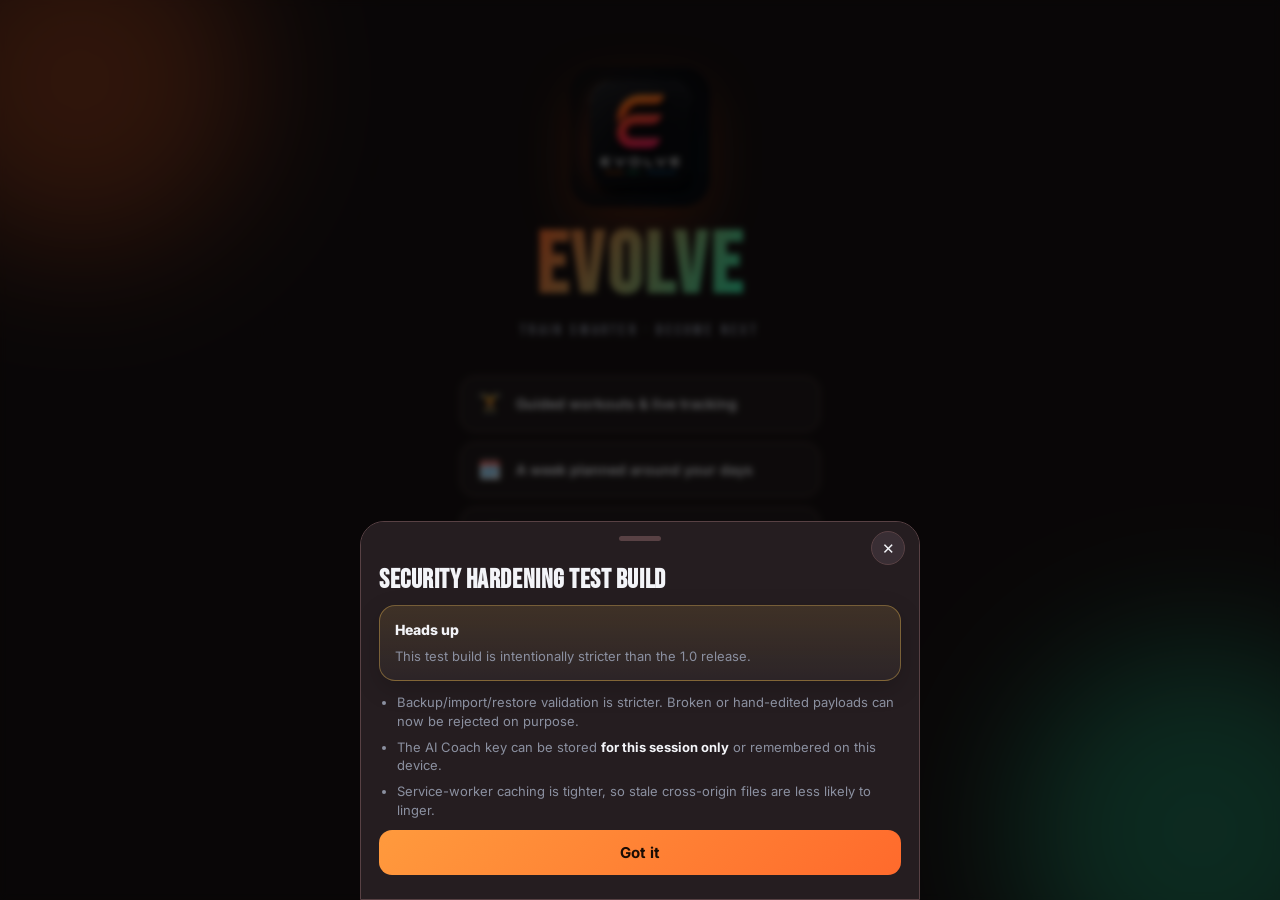
==== commit 82fbc6ae: "Add files via upload" ====
--- a/Evolve-v1.0-preview.html
+++ b/Evolve-v1.0-preview.html
@@ -589,13 +589,19 @@
 .mini-chip{flex:none;display:flex;align-items:center;gap:6px;background:var(--surface2);border:1px solid var(--line2);
   border-radius:999px;padding:7px 12px;font-size:12.5px;color:var(--text);white-space:nowrap;font-family:inherit}
 .mini-chip .mc-plus{color:var(--fuel);font-weight:800;font-size:14px}
-/* ===== live tracker redesign ===== */
-.live-sticky{position:sticky;top:0;z-index:20;background:var(--ink);padding:10px 0 12px;margin-bottom:4px;border-bottom:1px solid var(--line)}
-.live-sticky .rp-lab{font-size:10px;letter-spacing:.12em;color:var(--muted);font-weight:700;text-transform:uppercase}
-.lp2{display:flex;justify-content:space-between;align-items:baseline;margin:10px 0 6px}
-.lp2 .l{font-size:10px;letter-spacing:.12em;text-transform:uppercase;color:var(--muted);font-weight:700}
-.lp2 .n{font-size:12.5px;color:var(--muted);font-weight:600}
-.live-sticky .bar{height:8px;border-radius:6px;background:var(--surface3);overflow:hidden}
+/* ===== live tracker — full redesign ===== */
+
+/* sticky header: slim progress bar + exercise label */
+.live-sticky{position:sticky;top:0;z-index:20;background:var(--ink);
+  padding:10px 16px 12px;margin:0 -16px 4px;border-bottom:1px solid var(--line)}
+.lp-bar-wrap{display:flex;flex-direction:column;gap:6px}
+.lp-row{display:flex;justify-content:space-between;align-items:baseline}
+.lp-label{font-size:12px;font-weight:700;color:var(--text);white-space:nowrap;overflow:hidden;text-overflow:ellipsis;max-width:60%}
+.lp-count{font-size:11px;color:var(--muted);font-weight:600;white-space:nowrap}
+.lp-track{height:5px;border-radius:4px;background:var(--surface3);overflow:hidden}
+.lp-track i{display:block;height:100%;background:var(--grad-str);border-radius:4px;transition:width .35s ease}
+
+/* exercise card */
 .ex-wrap{position:relative;margin-bottom:16px}
 .ex-wrap.linked .ex-card{border-color:rgba(90,169,255,.5)}
 .ex-wrap.linked::before{content:"";position:absolute;left:-3px;top:16px;bottom:-16px;width:3px;border-radius:3px;background:var(--blue);opacity:.7}
@@ -603,39 +609,101 @@
 .ss-connector{display:flex;align-items:center;justify-content:center;gap:8px;margin:-6px 0 10px;
   font-size:9.5px;letter-spacing:.1em;text-transform:uppercase;color:var(--blue);font-weight:700}
 .ss-connector .ln{height:1px;flex:1;background:rgba(90,169,255,.35);max-width:60px}
+.ex-card{background:var(--surface);border:1px solid var(--line);border-radius:var(--r-lg);padding:18px;margin-bottom:0}
+.ex-card.ss{border-color:rgba(90,169,255,.45);box-shadow:0 0 0 1px rgba(90,169,255,.15) inset}
+.ex-card .eh{display:flex;align-items:center;gap:8px;margin-bottom:12px}
+.ex-card .eh .nm{flex:1;font-weight:700;font-size:17px;line-height:1.25;cursor:pointer}
+.eh-actions{display:flex;align-items:center;gap:6px;flex:none}
 .eh .more{width:34px;height:34px;border-radius:10px;border:1px solid var(--line2);background:var(--ink2);
   color:var(--muted);font-size:18px;font-weight:700;display:grid;place-items:center;flex:none}
-.setlist{margin-top:4px}
-.sl-head{display:grid;grid-template-columns:28px 1fr 1fr 42px;gap:8px;padding:8px 4px 6px;
-  font-size:9.5px;letter-spacing:.08em;text-transform:uppercase;color:var(--muted2);font-weight:700;text-align:center}
-.sl-head span:nth-child(2),.sl-head span:nth-child(3){text-align:center}
-.sl-row{border:1px solid var(--line);background:var(--ink2);border-radius:12px;margin-bottom:8px;overflow:hidden}
-.sl-row.done{display:grid;grid-template-columns:28px 1fr 1fr 42px;gap:8px;align-items:center;padding:11px 4px;
-  border-color:rgba(47,230,168,.4);background:rgba(47,230,168,.07);cursor:pointer}
-.sl-row.done .sn{text-align:center;font-family:var(--font-disp);font-size:17px;color:var(--fuel)}
-.sl-row.done .v{text-align:center;font-weight:700;font-size:14.5px}
-.sl-row.done .chk{justify-self:center;width:26px;height:26px;border-radius:50%;background:var(--fuel);color:#062018;display:grid;place-items:center;font-size:14px;font-weight:800}
-.sl-row.todo{display:grid;grid-template-columns:28px 1fr 1fr 42px;gap:8px;align-items:center;padding:13px 4px;opacity:.5;cursor:pointer}
-.sl-row.todo .sn{text-align:center;font-family:var(--font-disp);font-size:17px;color:var(--muted)}
-.sl-row.todo .v{text-align:center;font-size:13px;color:var(--muted)}
-.sl-row.todo .chk{justify-self:center;width:24px;height:24px;border-radius:50%;border:1.5px solid var(--line2)}
-.sl-row.active{border-color:var(--strength);box-shadow:0 0 0 1px rgba(255,106,44,.22)}
-.sl-ah{display:flex;align-items:center;gap:8px;padding:12px 14px 0}
-.sl-ah .sn{font-family:var(--font-disp);font-size:20px;color:var(--strength);letter-spacing:.04em}
-.sl-ah .now{font-size:9.5px;letter-spacing:.1em;text-transform:uppercase;color:var(--muted2);font-weight:700}
-.sl-steps{display:grid;grid-template-columns:repeat(2,minmax(0,1fr));gap:11px;padding:11px 14px 0}
-.sl-rir{display:flex;align-items:center;gap:6px;flex-wrap:wrap;padding:11px 14px 0}
-.sl-rir .rl{font-size:9.5px;letter-spacing:.08em;text-transform:uppercase;color:var(--muted);font-weight:700}
-.sl-complete{width:calc(100% - 28px);margin:13px 14px;padding:14px;border-radius:12px;border:0;
-  background:var(--grad-str);color:#fff;font-weight:800;font-size:15px;font-family:inherit}
-.sl-complete:active{transform:scale(.98)}
+.live-note-btn{width:34px;height:34px;border-radius:10px;border:1px solid var(--line2);
+  background:var(--ink2);color:var(--muted);font-size:15px;display:grid;place-items:center;flex:none;cursor:pointer}
+.live-note-btn.has-notes{border-color:var(--strength);color:var(--strength);background:rgba(255,106,44,.08)}
+
+/* done / todo compact rows */
+.sl-row{display:flex;align-items:center;gap:10px;border:1px solid var(--line);background:var(--ink2);
+  border-radius:12px;padding:11px 14px;margin-bottom:8px;cursor:pointer}
+.sl-row.done{border-color:rgba(47,230,168,.35);background:rgba(47,230,168,.06)}
+.sl-row.todo{opacity:.45}
+.sl-row.todo:hover{opacity:.7}
+.sl-sn{font-family:var(--font-disp);font-size:15px;font-weight:700;min-width:22px;text-align:center}
+.sl-row.done .sl-sn{color:var(--fuel)}
+.sl-row.todo .sl-sn{color:var(--muted)}
+.sl-val{flex:1;font-size:14px;font-weight:600}
+.sl-row.done .sl-val{color:var(--text)}
+.sl-row.todo .sl-val{color:var(--muted);font-size:13px}
+.sl-rir-badge{font-size:10px;font-weight:700;letter-spacing:.05em;text-transform:uppercase;
+  color:var(--muted);background:var(--ink2);border:1px solid var(--line2);border-radius:7px;padding:3px 7px;white-space:nowrap}
+.sl-chk{width:26px;height:26px;border-radius:50%;display:grid;place-items:center;flex:none}
+.sl-row.done .sl-chk{background:var(--fuel);color:#062018;font-size:13px;font-weight:800}
+.sl-row.todo .sl-chk{border:1.5px solid var(--line2)}
+
+/* active set full-focus card */
+.sl-active{border:2px solid var(--strength);border-radius:16px;padding:18px 16px 16px;
+  margin-bottom:8px;background:rgba(255,106,44,.04)}
+.sla-label{display:flex;align-items:baseline;gap:10px;margin-bottom:10px}
+.sla-num{font-family:var(--font-disp);font-size:22px;color:var(--strength);letter-spacing:.04em;font-weight:700}
+.sla-now{font-size:10px;letter-spacing:.12em;text-transform:uppercase;color:var(--muted2);font-weight:700;
+  background:rgba(255,106,44,.12);border-radius:6px;padding:3px 8px}
+.sla-ghost{font-size:11.5px;color:var(--muted2);margin-bottom:12px}
+.sla-steps{display:grid;grid-template-columns:1fr 1fr;gap:12px;margin-bottom:14px}
+
+/* RIR collapsed toggle */
+.sla-rir-wrap{margin-bottom:14px}
+.sla-rir-toggle{display:flex;align-items:center;gap:6px;background:transparent;border:1px solid var(--line2);
+  border-radius:10px;padding:8px 12px;font-size:12px;font-weight:700;color:var(--muted);
+  font-family:inherit;cursor:pointer;width:100%;text-align:left}
+.sla-rir-toggle.active{border-color:var(--strength);color:var(--strength)}
+.sla-rir-row{display:none;flex-wrap:wrap;gap:7px;padding:10px 2px 2px}
+.sla-rir-row.open{display:flex}
+.rir-chip{padding:7px 12px;border-radius:9px;border:1px solid var(--line2);background:var(--ink2);
+  font-size:13px;font-weight:700;color:var(--muted);font-family:inherit;cursor:pointer}
+.rir-chip.on{background:var(--strength);border-color:var(--strength);color:#1a0c04}
+.rir-info-btn{padding:7px 10px;border-radius:9px;border:1px solid var(--line2);background:transparent;
+  font-size:13px;color:var(--muted);font-family:inherit;cursor:pointer}
+
+/* complete button */
+.sla-complete{width:100%;padding:17px;border-radius:14px;border:0;
+  background:var(--grad-str);color:#fff;font-weight:800;font-size:16px;
+  font-family:inherit;letter-spacing:.01em;display:flex;align-items:center;
+  justify-content:center;gap:8px;cursor:pointer;transition:transform .12s,opacity .15s}
+.sla-complete:active{transform:scale(.98);opacity:.92}
+
+/* superset + ghost hint */
 .ss-foot{margin-top:12px;padding-top:12px;border-top:1px solid var(--line);display:flex;justify-content:center}
-.ss-foot button{font-size:12px;font-weight:700;color:var(--blue);background:transparent;border:0;font-family:inherit}
-.menu-list{display:flex;flex-direction:column;gap:2px}
-.menu-item{display:flex;align-items:center;gap:10px;width:100%;padding:14px 12px;border:0;background:var(--surface2);
-  color:var(--text);font-size:14.5px;font-family:inherit;font-weight:600;border-radius:11px;text-align:left;margin-bottom:2px}
-.menu-item:active{background:var(--surface3)}
-.menu-item.danger{color:var(--danger)}
+.ss-foot button{font-size:12px;font-weight:700;color:var(--blue);background:transparent;border:0;font-family:inherit;cursor:pointer}
+.ghost-hint{font-size:11px;color:var(--muted2);margin:2px 0 10px}
+
+/* rest chips still used in openExerciseRest modal */
+.rest-pick{display:flex;flex-direction:column;gap:8px;margin-bottom:18px}
+.rest-pick .rp-lab{font-size:11px;letter-spacing:.14em;color:var(--muted);font-weight:600}
+.rp-chips{display:flex;gap:7px;overflow-x:auto}
+.rp-chip{flex:1;min-width:52px;padding:11px 6px;border-radius:11px;background:var(--surface2);border:1px solid var(--line2);font-weight:700;font-size:14px;color:var(--muted);cursor:pointer;font-family:inherit}
+.rp-chip.on{background:var(--strength);border-color:var(--strength);color:#1a0c04}
+
+/* keep old set-block styles — used by buildSetBlock which remains unchanged */
+.sets-wrap{display:flex;flex-direction:column;gap:12px;margin-bottom:12px}
+.set-block{background:var(--ink2);border:1px solid var(--line);border-radius:16px;padding:14px}
+.set-block.done{border-color:rgba(47,230,168,.45);background:rgba(47,230,168,.06)}
+.set-block.warmup{opacity:.92;border-style:dashed}
+.set-block .sb-top{display:flex;align-items:center;justify-content:space-between;margin-bottom:12px}
+.set-block .sb-top .sl{font-family:var(--font-disp),sans-serif;font-size:21px;letter-spacing:.06em;color:var(--muted)}
+.set-block.done .sb-top .sl{color:var(--fuel)}
+.sb-done{width:44px;height:44px;border-radius:12px;background:var(--surface2);border:1px solid var(--line2);
+  display:flex;align-items:center;justify-content:center;font-size:20px;color:var(--muted)}
+.set-block.done .sb-done{background:var(--fuel);border-color:var(--fuel);color:#062018}
+.sb-grid{display:grid;grid-template-columns:1fr 1fr;gap:12px}
+.sb-complete{width:100%;margin-top:14px;padding:15px;border-radius:13px;border:1px solid var(--line2);
+  background:var(--surface2);color:var(--text);font-weight:700;font-size:15.5px;font-family:inherit;
+  display:flex;align-items:center;justify-content:center;gap:8px;transition:transform .1s,background .2s;cursor:pointer}
+.sb-complete:active{transform:scale(.98)}
+.sb-complete.done{background:var(--grad-fuel);border-color:transparent;color:#062018}
+.sb-summary{display:flex;align-items:center;justify-content:space-between;gap:10px;padding:2px 2px 0}
+.sb-summary .sv{font-family:var(--font-disp),sans-serif;font-size:30px;letter-spacing:.02em;color:var(--fuel);line-height:1}
+.sb-summary .sb-rir{font-size:11px;font-weight:700;letter-spacing:.05em;text-transform:uppercase;color:var(--muted);
+  background:var(--ink2);border:1px solid var(--line2);border-radius:8px;padding:5px 9px}
+.rir-row{display:flex;align-items:center;gap:6px;margin-top:8px;flex-wrap:wrap}
+.rir-row .rl{font-size:10px;letter-spacing:.07em;text-transform:uppercase;color:var(--muted)}
 
 /* bottom nav — floating glass pill */
 #nav{position:fixed;left:14px;right:14px;bottom:calc(12px + var(--safe-b));max-width:560px;margin:0 auto;z-index:120;
@@ -5040,9 +5108,13 @@
   if(!liveSession)return;
   let tot=0,done=0;
   liveSession.exercises.forEach(e=>{ if(e.cardio)return; (e.sets||[]).forEach(st=>{tot++; if(st.done)done++;}); });
-  const n=$("#lp_num"), bar=$("#lp_bar");
-  if(n)n.textContent=`${done} / ${tot} sets`;
-  if(bar)bar.style.width=(tot?Math.round(done/tot*100):0)+"%";
+  const n=$("#lp_num"), bar=$("#lp_bar"), lbl=$("#lp_exname");
+  if(n) n.textContent=`${done} / ${tot} sets`;
+  if(bar) bar.style.width=(tot?Math.round(done/tot*100):0)+"%";
+  if(lbl){
+    const cur=liveSession.exercises.find(e=>!e.cardio&&(e.sets||[]).some(s=>!s.done));
+    lbl.textContent=cur?esc(cur.name):(liveSession.title||"Workout");
+  }
 }
 function ssMembers(xi){
   const ex=liveSession.exercises[xi]; if(!ex||!ex.ss)return null;
@@ -5156,46 +5228,52 @@
 function renderLive(){
   const body=$("#liveBody"); body.innerHTML="";
 
-  /* sticky header: single rest control + always-visible session progress */
+  /* sticky header: slim progress + current exercise name */
   const sticky=el("div","live-sticky");
-  const rest=el("div","rest-pick");
-  rest.innerHTML=`<span class="rp-lab">Rest between sets · auto-starts when you tick a set</span>`;
-  const seg=el("div","rp-chips"); seg.style.marginTop="8px";
-  [0,30,60,90,120,150,180].forEach(s=>{const bn=el("button","rp-chip"+(liveSession.restSec===s?" on":""),s===0?"Off":s+"s");
-    bn.addEventListener("click",()=>{liveSession.restSec=s; seg.querySelectorAll(".rp-chip").forEach(x=>x.classList.remove("on"));bn.classList.add("on");});
-    seg.appendChild(bn);});
-  rest.appendChild(seg); sticky.appendChild(rest);
-  const prog=el("div"); prog.innerHTML=`<div class="lp2"><span class="l">Session progress</span><span class="n" id="lp_num"></span></div>
-    <div class="bar"><i id="lp_bar" style="background:var(--grad-str)"></i></div>`;
+  const prog=el("div","lp-bar-wrap");
+  prog.innerHTML=`<div class="lp-row"><span class="lp-label" id="lp_exname"></span><span class="lp-count" id="lp_num"></span></div>
+    <div class="lp-track"><i id="lp_bar"></i></div>`;
   sticky.appendChild(prog);
-  const nb=el("button","btn ghost sm live-note",liveSession.notes?"📝 Notes added":"📝 Workout notes");
-  nb.addEventListener("click",openSessionNotes);
-  sticky.appendChild(nb);
   body.appendChild(sticky);
   updateLiveProg();
 
-  const strengthN = liveSession.exercises.filter(e=>!e.cardio).length;
-  let strengthI = 0;
+  const strengthN=liveSession.exercises.filter(e=>!e.cardio).length;
+  let strengthI=0;
   liveSession.exercises.forEach((ex,xi)=>{
     if(ex.cardio){ body.appendChild(buildCardioLiveCard(ex,xi)); return; }
     const ss=ssMembers(xi);
     const nx=liveSession.exercises[xi+1], pv=liveSession.exercises[xi-1];
-    const linkedNext = nx && !nx.cardio && ex.ss && ex.ss===nx.ss;
-    const linkedPrev = pv && !pv.cardio && ex.ss && ex.ss===pv.ss;
+    const linkedNext=nx&&!nx.cardio&&ex.ss&&ex.ss===nx.ss;
+    const linkedPrev=pv&&!pv.cardio&&ex.ss&&ex.ss===pv.ss;
     const wrap=el("div","ex-wrap"+(ss?" linked":"")+(linkedPrev?" linked-prev":""));
     const c=el("div","ex-card"+(ss?" ss":""));
     strengthI++;
+
     c.appendChild(el("div","exi",`Exercise ${strengthI} of ${strengthN}${ex.group?" · "+esc(ex.group):""}`));
+
     const head=el("div","eh");
-    head.innerHTML=`<div class="nm tap-history" title="Tap for exercise history">${esc(ex.name)}${ss?`<span class="ss-badge">Superset</span>`:""}</div>`;
-    const nm=head.querySelector(".nm"); if(nm) nm.addEventListener("click",()=>openExerciseHistory(ex.name));
-    const more=el("button","more","⋯"); more.title="More"; more.addEventListener("click",()=>openExerciseMenu(ex,xi));
-    head.append(more); c.appendChild(head);
-
-    /* ghost text hint */
+    const nm=el("div","nm tap-history");
+    nm.textContent=esc(ex.name);
+    if(ss){ const b=el("span","ss-badge"); b.textContent="Superset"; nm.appendChild(b); }
+    nm.addEventListener("click",()=>openExerciseHistory(ex.name));
+    head.appendChild(nm);
+
+    const hact=el("div","eh-actions");
+    const nb=el("button","live-note-btn"+(liveSession.notes?" has-notes":""));
+    nb.textContent="📝";
+    nb.title=liveSession.notes?"Edit workout notes":"Add workout notes";
+    nb.addEventListener("click",openSessionNotes);
+    hact.appendChild(nb);
+    const more=el("button","more","⋯"); more.title="More";
+    more.addEventListener("click",()=>openExerciseMenu(ex,xi));
+    hact.appendChild(more);
+    head.appendChild(hact);
+    c.appendChild(head);
+
     const last=lastSetFor(ex.name);
-    if(last && (+last.kg>0||+last.reps>0)){
-      const gh=el("div","ghost-hint"); gh.innerHTML=`👻 Last time: ${last.kg?liftStr(+last.kg):"—"} × ${last.reps||"—"} reps`;
+    if(last&&(+last.kg>0||+last.reps>0)){
+      const gh=el("div","ghost-hint");
+      gh.textContent=`👻 Last time: ${last.kg?liftStr(+last.kg):"—"} × ${last.reps||"—"} reps`;
       c.appendChild(gh);
     }
     if(ex.home){ const tip=el("div","ex-tip"); tip.textContent="Suggested: "+ex.home.reps; c.appendChild(tip); }
@@ -5209,8 +5287,7 @@
     });
     c.appendChild(add);
 
-    /* superset link — lives ON the card (footer), never floating between */
-    if(nx && !nx.cardio){
+    if(nx&&!nx.cardio){
       const foot=el("div","ss-foot");
       const lb=el("button","",linkedNext?"🔗 Linked with next · tap to unlink":"🔗 Superset with next exercise");
       lb.addEventListener("click",()=>toggleSuperset(xi));
@@ -5233,64 +5310,98 @@
   persistLive();
 }
 
-/* a compact, scannable set list: done rows collapse, the current set expands,
-   upcoming sets sit dimmed, and completing one auto-advances to the next. */
 function buildSetList(ex,xi){
   const wrap=el("div","setlist");
   function activeIdx(){
-    if(ex._active!=null && ex.sets[ex._active] && !ex.sets[ex._active].done) return ex._active;
+    if(ex._active!=null&&ex.sets[ex._active]&&!ex.sets[ex._active].done) return ex._active;
     return ex.sets.findIndex(s=>!s.done);
   }
   function paint(){
     wrap.innerHTML="";
-    const hdr=el("div","sl-head"); hdr.innerHTML=`<span>Set</span><span>Weight</span><span>Reps</span><span>✓</span>`; wrap.appendChild(hdr);
     const act=activeIdx();
     const last=lastSetFor(ex.name);
     ex.sets.forEach((st,si)=>{
+
       if(st.done){
         const r=el("div","sl-row done");
-        r.innerHTML=`<span class="sn">${st.warmup?"W":si+1}</span><span class="v num">${liftStr(+st.kg||0)}</span><span class="v num">${st.reps||0}</span><span class="chk">✓</span>`;
+        const kg=(+st.kg>0)?liftStr(+st.kg):"—";
+        const reps=st.reps||"—";
+        const rirBadge=(st.rir&&!st.warmup)?`<span class="sl-rir-badge">RIR ${st.rir==="F"?"Fail":st.rir}</span>`:"";
+        r.innerHTML=`<span class="sl-sn">${st.warmup?"W":si+1}</span><span class="sl-val">${kg} × ${reps}</span>${rirBadge}<span class="sl-chk">✓</span>`;
         r.addEventListener("click",()=>{ st.done=false; ex._active=si; paint(); updateLiveProg(); persistLive(); });
         wrap.appendChild(r);
+
       } else if(si===act){
-        const r=el("div","sl-row active");
-        const ah=el("div","sl-ah"); ah.innerHTML=`<span class="sn">${st.warmup?"Warm-up":"Set "+(si+1)}</span><span class="now">· now</span>`; r.appendChild(ah);
-        const steps=el("div","sl-steps");
+        const r=el("div","sl-active");
+
+        const lbl=el("div","sla-label");
+        lbl.innerHTML=`<span class="sla-num">${st.warmup?"Warm-up":"Set "+(si+1)}</span><span class="sla-now">Now</span>`;
+        r.appendChild(lbl);
+
+        if(last&&(+last.kg>0||+last.reps>0)){
+          const g=el("div","sla-ghost");
+          g.textContent=`👻 ${last.kg?liftStr(+last.kg):"—"} × ${last.reps||"—"} last time`;
+          r.appendChild(g);
+        }
+
         const kgDisp=(st.kg===""||st.kg==null)?"":liftRound(liftFromKg(+st.kg));
-        const kgPh = last&&+last.kg>0 ? String(liftRound(liftFromKg(+last.kg))) : "0";
-        const repPh = last&&+last.reps>0 ? String(last.reps) : "0";
-        steps.appendChild(stepper(liftLbl(), kgDisp, liftStep(), v=>{ st.kg=(v===""||v==null)?"":kgFromLift(+v); }, kgPh));
-        steps.appendChild(stepper("REPS", st.reps, 1, v=>st.reps=v, repPh));
-        r.appendChild(steps);
+        const kgPh=last&&+last.kg>0?String(liftRound(liftFromKg(+last.kg))):"0";
+        const repPh=last&&+last.reps>0?String(last.reps):"0";
+        const stepRow=el("div","sla-steps");
+        stepRow.appendChild(stepper(liftLbl(),kgDisp,liftStep(),v=>{ st.kg=(v===""||v==null)?"":kgFromLift(+v); },kgPh));
+        stepRow.appendChild(stepper("Reps",st.reps,1,v=>st.reps=v,repPh));
+        r.appendChild(stepRow);
+
         if(!st.warmup){
-          const rir=el("div","sl-rir"); rir.innerHTML=`<span class="rl">Effort · RIR ${infoBtn("rir")}</span>`;
-          [["0","0"],["1","1"],["2","2"],["3","3+"],["F","Fail"]].forEach(([v,lbl])=>{
+          const rirWrap=el("div","sla-rir-wrap");
+          const rirToggle=el("button","sla-rir-toggle"+(st.rir?" active":""),
+            "Effort · RIR"+(st.rir?` — ${st.rir==="F"?"Fail":st.rir+" left"}`:" ›"));
+          rirWrap.appendChild(rirToggle);
+          const rirRow=el("div","sla-rir-row"+(st.rir?" open":""));
+          [[" ⓘ ","info"],["0","0"],["1","1"],["2","2"],["3+","3+"],["Fail","F"]].forEach(([lbl,v])=>{
+            if(v==="info"){
+              const info=el("button","rir-info-btn",lbl);
+              info.dataset.info="rir"; if(typeof bindInfo==="function")bindInfo(info);
+              rirRow.appendChild(info); return;
+            }
             const chip=el("button","rir-chip"+(st.rir===v?" on":""),lbl);
-            chip.addEventListener("click",()=>{ st.rir=(st.rir===v?null:v); rir.querySelectorAll(".rir-chip").forEach(x=>x.classList.remove("on")); if(st.rir===v)chip.classList.add("on"); persistLive(); });
-            rir.appendChild(chip);
+            chip.addEventListener("click",()=>{
+              st.rir=(st.rir===v?null:v);
+              rirRow.querySelectorAll(".rir-chip").forEach(x=>x.classList.remove("on"));
+              if(st.rir===v)chip.classList.add("on");
+              rirToggle.textContent="Effort · RIR"+(st.rir?` — ${st.rir==="F"?"Fail":st.rir+" left"}`:" ›");
+              rirToggle.classList.toggle("active",!!st.rir);
+              persistLive();
+            });
+            rirRow.appendChild(chip);
           });
-          r.appendChild(rir); bindInfo(rir);
+          rirToggle.addEventListener("click",()=>rirRow.classList.toggle("open"));
+          rirWrap.appendChild(rirRow);
+          r.appendChild(rirWrap);
         }
-        const comp=el("button","sl-complete","✓  Complete set "+(si+1));
+
+        const comp=el("button","sla-complete","✓  Complete set "+(si+1));
         comp.addEventListener("click",()=>{
           const hasKg=!(st.kg===""||st.kg==null)&&+st.kg>0;
           const hasReps=!(st.reps===""||st.reps==null)&&+st.reps>0;
           if(!hasKg&&!hasReps){ toast("Add a weight or some reps first"); return; }
-          if(st.reps===""||st.reps==null||+st.reps===0){ st.reps = last&&last.reps?last.reps:(+st.reps||0); }
+          if(st.reps===""||st.reps==null||+st.reps===0){ st.reps=last&&last.reps?last.reps:(+st.reps||0); }
           st.done=true;
           const ssm=ssMembers(xi); const rsec=(ex.restSec!=null?ex.restSec:liveSession.restSec);
-          const skip = ssm && !ssm.isLast;
-          if(!skip && rsec>0) startRest(rsec);
+          const skip=ssm&&!ssm.isLast;
+          if(!skip&&rsec>0) startRest(rsec);
           if(navigator.vibrate) try{navigator.vibrate(12);}catch(e){}
-          const nxt=ex.sets.findIndex((s,i)=>i>si && !s.done); ex._active = nxt>=0?nxt:null;
+          const nxt=ex.sets.findIndex((s,i)=>i>si&&!s.done); ex._active=nxt>=0?nxt:null;
           paint(); updateLiveProg(); persistLive();
         });
         r.appendChild(comp);
         wrap.appendChild(r);
+
       } else {
         const r=el("div","sl-row todo");
-        const tgt = (st.reps&&+st.reps>0) ? st.reps : (last&&last.reps?("target "+last.reps):"—");
-        r.innerHTML=`<span class="sn">${st.warmup?"W":si+1}</span><span class="v num">${(+st.kg>0)?liftStr(+st.kg):"—"}</span><span class="v num">${tgt}</span><span class="chk"></span>`;
+        const kg=(+st.kg>0)?liftStr(+st.kg):"—";
+        const tgt=(st.reps&&+st.reps>0)?st.reps:(last&&last.reps?last.reps:"—");
+        r.innerHTML=`<span class="sl-sn">${st.warmup?"W":si+1}</span><span class="sl-val">${kg} × ${tgt}</span><span class="sl-chk"></span>`;
         r.addEventListener("click",()=>{ ex._active=si; paint(); });
         wrap.appendChild(r);
       }
@@ -5300,7 +5411,7 @@
   return wrap;
 }
 
-/* per-exercise actions, consolidated into one ⋯ menu instead of a crowded tools row */
+/* ⋯ menu — rest + notes now inside */
 function openExerciseMenu(ex,xi){
   const isFW=FW_BY_NAME[ex.name];
   openModal(`<h3 style="margin-bottom:14px">${esc(ex.name)}</h3>
@@ -5311,7 +5422,8 @@
       <button class="menu-item" data-a="warm">🔥 Add warm-up sets</button>
       <button class="menu-item" data-a="usual">📌 Set usual weight &amp; reps${usualFor(ex.name)?" · saved":""}</button>
       ${isFW?`<button class="menu-item" data-a="plates">⚖️ Plate calculator</button>`:""}
-      <button class="menu-item" data-a="rest">⏱️ Rest for this exercise${ex.restSec!=null?` · ${ex.restSec===0?"off":ex.restSec+"s"}`:""}</button>
+      <button class="menu-item" data-a="rest">⏱️ Rest timer${ex.restSec!=null?` · ${ex.restSec===0?"off":ex.restSec+"s"}`:` · ${liveSession.restSec===0?"off":liveSession.restSec+"s"} (session)`}</button>
+      <button class="menu-item" data-a="notes">📝 Workout notes${liveSession.notes?" · added":""}</button>
       <button class="menu-item danger" data-a="remove">× Remove exercise</button>
     </div>`);
   const act=(a)=>{
@@ -5322,18 +5434,18 @@
     if(a==="usual"){ closeModal(); openSetUsual(ex); return; }
     if(a==="plates"){ closeModal(); openPlateCalc(ex); return; }
     if(a==="rest"){ closeModal(); openExerciseRest(ex); return; }
+    if(a==="notes"){ closeModal(); openSessionNotes(); return; }
     if(a==="remove"){ closeModal(); removeLiveExercise(xi); return; }
   };
   $("#modal").querySelectorAll("[data-a]").forEach(btn=>btn.addEventListener("click",()=>act(btn.dataset.a)));
 }
 
-/* editor: save your "usual" weight & reps for an exercise (pre-fills future workouts) */
 function openSetUsual(ex){
   const u=usualFor(ex.name)||{kg:"",reps:""};
-  const unit=(typeof liftUnit==="function" && liftUnit()==="lb")?"lb":"kg";
+  const unit=(typeof liftUnit==="function"&&liftUnit()==="lb")?"lb":"kg";
   const kgShown=(u.kg!==""&&u.kg!=null)?(typeof liftFromKg==="function"?liftRound(liftFromKg(+u.kg)):u.kg):"";
   openModal(`<h3>Usual for ${esc(ex.name)}</h3>
-    <p class="muted tiny" style="line-height:1.5;margin-bottom:14px">Set the weight &amp; reps you usually aim for. Future workouts with this exercise will start pre-filled with these — your most recent logged set takes priority if it's different. You still tap each set to log it.</p>
+    <p class="muted tiny" style="line-height:1.5;margin-bottom:14px">Set the weight &amp; reps you usually aim for. Future workouts pre-fill from these.</p>
     <div class="row" style="gap:10px">
       <div class="field" style="flex:1"><label>Usual weight (${unit})</label><input class="input" id="usual_kg" type="number" inputmode="decimal" placeholder="—" value="${kgShown}"></div>
       <div class="field" style="flex:1"><label>Usual reps</label><input class="input" id="usual_reps" type="number" inputmode="numeric" placeholder="—" value="${(u.reps!==""&&u.reps!=null)?u.reps:""}"></div>
@@ -5343,28 +5455,26 @@
   $("#usual_save").addEventListener("click",()=>{
     const rawKg=$("#usual_kg").value.trim(), reps=$("#usual_reps").value.trim();
     let kg=rawKg;
-    if(rawKg!=="" && typeof kgFromLift==="function") kg=kgFromLift(+rawKg); /* convert displayed unit → kg for storage */
-    setUsual(ex.name, kg===""?"":kg, reps===""?"":reps);
-    /* apply immediately to the current exercise's not-yet-done sets that are still empty */
+    if(rawKg!==""&&typeof kgFromLift==="function") kg=kgFromLift(+rawKg);
+    setUsual(ex.name,kg===""?"":kg,reps===""?"":reps);
     (ex.sets||[]).forEach(s=>{ if(!s.done){ const v=prefillValues(ex.name); if(s.kg===""||s.kg==null)s.kg=v.kg; if(s.reps===""||s.reps==null)s.reps=v.reps; } });
     persistLive(); closeModal(); toast("Usual saved"); renderLive();
   });
   const clr=$("#usual_clear"); if(clr)clr.addEventListener("click",()=>{ setUsual(ex.name,"",""); closeModal(); toast("Usual cleared"); renderLive(); });
 }
 
-/* remove an exercise from the live session, with confirmation */
 function removeLiveExercise(xi){
   const ex=liveSession.exercises[xi]; if(!ex)return;
-  const nm = ex.cardio ? (ex.name||"this cardio") : (ex.name||"this exercise");
-  const logged = !ex.cardio && (ex.sets||[]).some(s=>s.done);
+  const nm=ex.cardio?(ex.name||"this cardio"):(ex.name||"this exercise");
+  const logged=!ex.cardio&&(ex.sets||[]).some(s=>s.done);
   confirmModal({title:"Remove exercise?",danger:true,confirmText:"Remove",
     body:`Remove ${nm} from this workout?${logged?" Any sets you've ticked off for it will be lost.":""}`,
     onConfirm:()=>{ liveSession.exercises.splice(xi,1); renderLive(); toast("Removed"); }});
 }
-/* a single roomy set block with KG / REPS steppers + RIR (updates in place) */
+
 function setSummary(ex,st){
-  const kg = (st.kg!==""&&st.kg!=null) ? liftStr(+st.kg) : "";
-  const reps = (st.reps!==""&&st.reps!=null&&+st.reps>0) ? (+st.reps) : "";
+  const kg=(st.kg!==""&&st.kg!=null)?liftStr(+st.kg):"";
+  const reps=(st.reps!==""&&st.reps!=null&&+st.reps>0)?(+st.reps):"";
   if(kg&&reps!=="") return `${kg} × ${reps}`;
   if(kg) return kg;
   if(reps!=="") return `${reps} reps`;
@@ -5380,7 +5490,6 @@
     block.appendChild(head);
 
     if(st.done){
-      /* compact, tidy summary once logged */
       const sum=el("div","sb-summary");
       const s=setSummary(ex,st);
       sum.innerHTML=`<span class="sv">${s||"Completed ✓"}</span>${(st.rir&&!st.warmup)?`<span class="sb-rir">RIR ${st.rir==="F"?"Failure":st.rir}</span>`:""}`;
@@ -5391,14 +5500,13 @@
       return;
     }
 
-    /* edit view: weight → reps → effort → complete (natural top-to-bottom flow) */
     const grid=el("div","sb-grid");
-    const kgDisp = (st.kg===""||st.kg==null) ? "" : liftRound(liftFromKg(+st.kg));
+    const kgDisp=(st.kg===""||st.kg==null)?"":liftRound(liftFromKg(+st.kg));
     const last=lastSetFor(ex.name);
-    const kgPh = last&&+last.kg>0 ? String(liftRound(liftFromKg(+last.kg))) : "0";
-    const repPh = last&&+last.reps>0 ? String(last.reps) : "0";
-    grid.appendChild(stepper(liftLbl(), kgDisp, liftStep(), v=>{ st.kg = (v===""||v==null||v==="") ? "" : kgFromLift(+v); }, kgPh));
-    grid.appendChild(stepper("REPS", st.reps, 1, v=>st.reps=v, repPh));
+    const kgPh=last&&+last.kg>0?String(liftRound(liftFromKg(+last.kg))):"0";
+    const repPh=last&&+last.reps>0?String(last.reps):"0";
+    grid.appendChild(stepper(liftLbl(),kgDisp,liftStep(),v=>{ st.kg=(v===""||v==null||v==="")?"":kgFromLift(+v); },kgPh));
+    grid.appendChild(stepper("REPS",st.reps,1,v=>st.reps=v,repPh));
     block.appendChild(grid);
 
     if(!st.warmup){
@@ -5420,8 +5528,8 @@
       st.done=true;
       const ss=ssMembers(liveSession.exercises.indexOf(ex));
       const rsec=(ex.restSec!=null?ex.restSec:liveSession.restSec);
-      const skip = ss && !ss.isLast; /* superset: rest only after last member */
-      if(!skip && rsec>0) startRest(rsec);
+      const skip=ss&&!ss.isLast;
+      if(!skip&&rsec>0) startRest(rsec);
       if(navigator.vibrate) try{navigator.vibrate(12);}catch(e){}
       paint(); updateLiveProg(); persistLive();
     });
@@ -5430,6 +5538,7 @@
   paint();
   return block;
 }
+
 function stepper(cap,val,step,onset,ph){
   const wrap=el("div","stepper");
   wrap.innerHTML=`<div class="cap">${cap}</div>`;
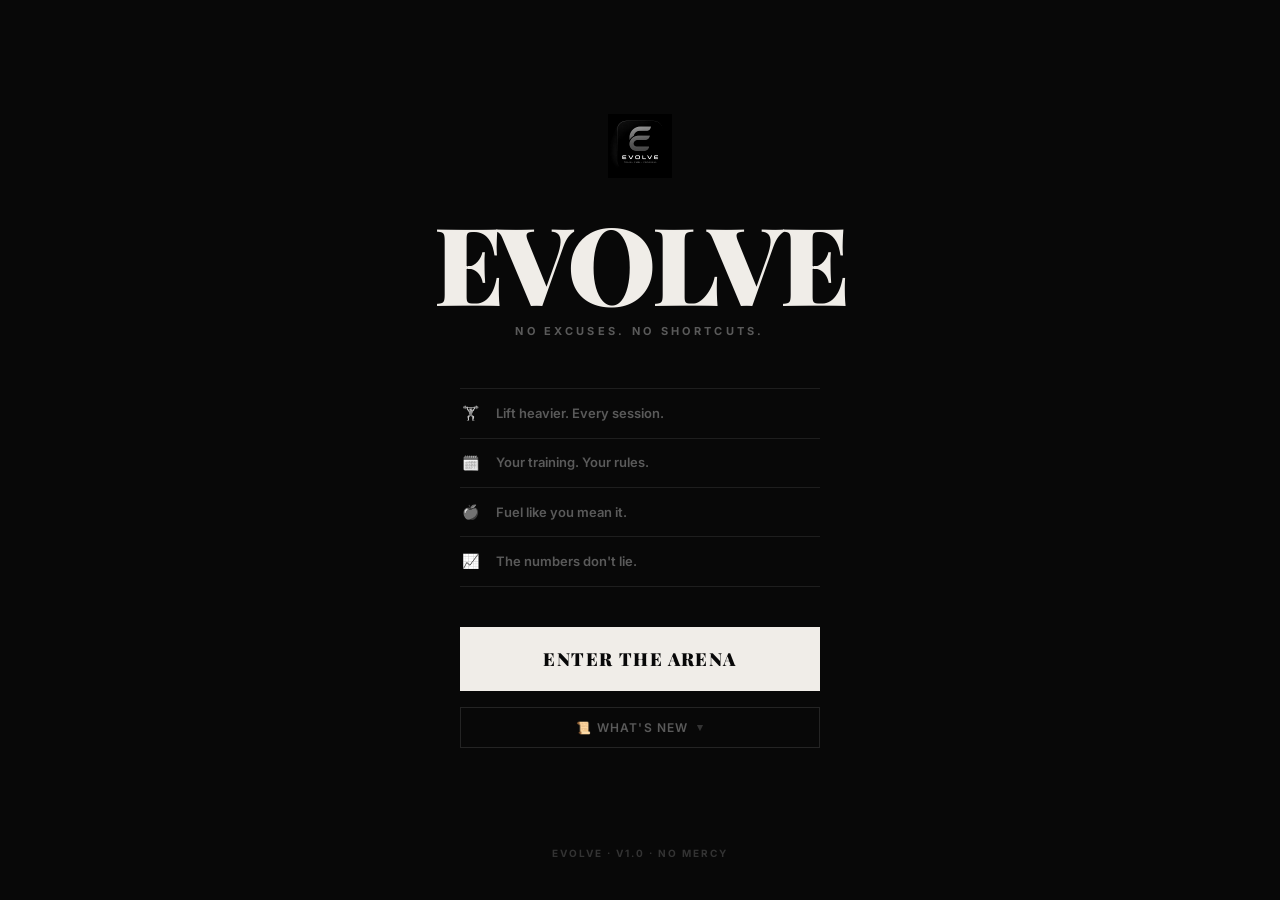
==== commit eff6d98c: "Add files via upload" ====
--- a/Evolve-v1.0-preview.html
+++ b/Evolve-v1.0-preview.html
@@ -17,27 +17,29 @@
 <title>Evolve</title>
 <link rel="preconnect" href="https://fonts.googleapis.com">
 <link rel="preconnect" href="https://fonts.gstatic.com" crossorigin>
-<link href="https://fonts.googleapis.com/css2?family=Bebas+Neue&family=Archivo:wght@600;700;800;900&family=Inter:wght@400;500;600;700;800&display=swap" rel="stylesheet">
+<link href="https://fonts.googleapis.com/css2?family=Playfair+Display:wght@700;800;900&family=Inter:wght@400;500;600;700;800&display=swap" rel="stylesheet">
 <style>
 :root{
-  /* v3.31 — heading font is switchable in Settings → Preferences.
-     Default "Modern" = Inter (clean). JS swaps this var for Bold/Classic. */
-  --font-disp:"Inter",-apple-system,BlinkMacSystemFont,"Segoe UI",Roboto,sans-serif;
-  --font-disp-spacing:-0.01em;
-  --ink:#0C0D11; --ink2:#101218; --surface:#15171F; --surface2:#1C1F2A; --surface3:#232735;
-  --line:#272B38; --line2:#333849;
-  --text:#F3F4F8; --muted:#8B90A0; --muted2:#5C6273;
-  --strength:#FF6A2C; --strength2:#FF9A3D;
-  --fuel:#2FE6A8; --fuel2:#37E0C4;
-  --danger:#FF5470; --gold:#FFC857; --blue:#5AA9FF;
-  --r:16px; --r-sm:11px; --r-lg:24px;
-  --grad-brand:linear-gradient(120deg,var(--strength),var(--fuel));
-  --grad-str:linear-gradient(135deg,var(--strength2),var(--strength));
-  --grad-fuel:linear-gradient(135deg,var(--fuel2),var(--fuel));
-  --shadow:0 10px 30px rgba(0,0,0,.45);
+  /* ── BRUTAL SYSTEM ── pure black / bone white / zero compromise */
+  --font-disp:"Playfair Display",Georgia,"Times New Roman",serif;
+  --font-disp-spacing:-0.02em;
+  --ink:#080808; --ink2:#0E0E0E; --surface:#111111; --surface2:#161616; --surface3:#1C1C1C;
+  --line:#1E1E1E; --line2:#242424;
+  --text:#F0EDE8; --muted:#5A5A5A; --muted2:#333333;
+  /* Single accent: bone white. Used ONLY for primary actions & critical highlights */
+  --strength:#F0EDE8; --strength2:#D8D4CE;
+  /* Secondary functional colours — muted, never competing */
+  --fuel:#A8A8A8; --fuel2:#888888;
+  --danger:#CC2200; --gold:#8A7A60; --blue:#4A5568;
+  --r:0px; --r-sm:0px; --r-lg:0px;
+  --grad-brand:none;
+  --grad-str:linear-gradient(180deg,var(--text),var(--strength2));
+  --grad-fuel:linear-gradient(180deg,var(--fuel),var(--fuel2));
+  --shadow:0 4px 20px rgba(0,0,0,.8);
   --safe-b:env(safe-area-inset-bottom,0px);
   --safe-t:env(safe-area-inset-top,0px);
 }
+@import url('https://fonts.googleapis.com/css2?family=Playfair+Display:wght@700;800;900&display=swap');
 *{box-sizing:border-box;-webkit-tap-highlight-color:transparent}
 html,body{margin:0;padding:0;background:var(--ink);color:var(--text);
   font-family:Inter,-apple-system,BlinkMacSystemFont,"Segoe UI",Roboto,sans-serif;
@@ -45,77 +47,74 @@
 html{touch-action:manipulation;-webkit-text-size-adjust:100%}
 body{max-width:560px;margin:0 auto;min-height:100vh;position:relative;overflow-x:hidden}
 h1,h2,h3,h4{margin:0;font-weight:700}
-.disp{font-family:var(--font-disp);font-weight:800;letter-spacing:var(--font-disp-spacing,.01em);line-height:1.02}
+.disp{font-family:var(--font-disp);font-weight:900;letter-spacing:var(--font-disp-spacing,-.02em);line-height:1.0}
 button{font-family:inherit;cursor:pointer;border:none;background:none;color:inherit}
 input,select{font-family:inherit;font-size:16px}
-input:focus,select:focus,button:focus-visible{outline:2px solid var(--strength);outline-offset:2px}
-a{color:var(--fuel)}
+input:focus,select:focus,button:focus-visible{outline:1px solid var(--text);outline-offset:2px}
+a{color:var(--text)}
 .num{font-variant-numeric:tabular-nums;font-feature-settings:"tnum"}
 .muted{color:var(--muted)}
 .tiny{font-size:12px}
 .center{text-align:center}
 .hidden{display:none!important}
 
-/* ---------- SPLASH (v3 redesign) ---------- */
+/* ── SPLASH ── */
 #splash{position:fixed;inset:0;z-index:200;background:var(--ink);
   display:flex;flex-direction:column;align-items:center;overflow-y:auto;overflow-x:hidden;
-  padding:calc(36px + var(--safe-t)) 26px calc(34px + var(--safe-b));text-align:center;
-  transition:opacity .5s ease, visibility .5s}
+  padding:calc(60px + var(--safe-t)) 32px calc(40px + var(--safe-b));text-align:center;
+  transition:opacity .4s ease, visibility .4s}
 #splash.gone{opacity:0;visibility:hidden;pointer-events:none}
-.splash-orb{position:absolute;border-radius:50%;filter:blur(70px);opacity:.42;pointer-events:none;
-  animation:orb 9s ease-in-out infinite alternate}
-.splash-orb.o1{width:340px;height:340px;top:-90px;left:-90px;background:var(--strength)}
-.splash-orb.o2{width:380px;height:380px;bottom:-120px;right:-110px;background:var(--fuel);animation-delay:-4.5s}
-@keyframes orb{from{transform:translate(0,0) scale(1)}to{transform:translate(26px,18px) scale(1.12)}}
+.splash-orb{display:none} /* no glows. black is the statement */
 .splash-inner{position:relative;z-index:2;display:flex;flex-direction:column;align-items:center;width:100%;max-width:360px;margin:auto 0 0}
-.splash-news{width:100%;display:flex;align-items:center;justify-content:center;gap:8px;background:rgba(255,255,255,.045);border:1px solid var(--line2);border-radius:14px;padding:12px 14px;color:var(--text);font-weight:600;font-size:13.5px;font-family:inherit;margin-bottom:12px;cursor:pointer}
-.splash-news .news-chev{transition:transform .2s;color:var(--muted);font-size:11px}
+.splash-news{width:100%;display:flex;align-items:center;justify-content:center;gap:8px;
+  background:transparent;border:1px solid var(--line2);padding:12px 14px;
+  color:var(--muted);font-weight:600;font-size:12px;font-family:inherit;margin-bottom:12px;cursor:pointer;
+  letter-spacing:.1em;text-transform:uppercase}
+.splash-news .news-chev{transition:transform .2s;color:var(--muted2);font-size:11px}
 .splash-news.open .news-chev{transform:rotate(180deg)}
-.splash-news-body{display:none;width:100%;background:rgba(255,255,255,.03);border:1px solid var(--line);border-radius:14px;padding:14px;margin:-4px 0 8px;text-align:left;font-size:12.5px;line-height:1.6;color:var(--muted);max-height:40vh;overflow:auto}
+.splash-news-body{display:none;width:100%;border:1px solid var(--line);border-top:none;
+  padding:14px;margin:-4px 0 8px;text-align:left;font-size:12.5px;line-height:1.6;color:var(--muted);max-height:40vh;overflow:auto}
 .splash-news-body.open{display:block}
 .splash-news-body b{color:var(--text)}
-.splash-logo-img{width:min(34vw,140px);height:auto;display:block;margin:0 auto 18px;
-  border-radius:28px;box-shadow:0 18px 50px rgba(255,106,44,.28),0 8px 24px rgba(0,0,0,.5);
-  animation:logoIn .7s cubic-bezier(.2,.8,.2,1) both}
-@keyframes logoIn{from{opacity:0;transform:translateY(10px) scale(.94)}to{opacity:1;transform:none}}
-.splash-mark{font-size:clamp(48px,15vw,86px);letter-spacing:.04em;line-height:1;max-width:100%;
-  background:var(--grad-brand);-webkit-background-clip:text;background-clip:text;color:transparent}
-.splash-tag{font-family:var(--font-disp),sans-serif;font-size:16px;letter-spacing:.2em;color:var(--muted);margin-top:8px}
-.splash-feats{display:flex;flex-direction:column;gap:10px;width:100%;margin:34px 0 30px}
-.sf{display:flex;align-items:center;gap:13px;text-align:left;font-size:14px;font-weight:600;color:var(--text);
-  background:rgba(255,255,255,.045);border:1px solid var(--line2);border-radius:15px;padding:13px 16px;
-  backdrop-filter:blur(8px);-webkit-backdrop-filter:blur(8px)}
-.sf span{font-size:19px;width:26px;text-align:center}
-.splash-enter{font-family:var(--font-disp),sans-serif;font-size:25px;letter-spacing:.12em;width:100%;
-  padding:17px 0;border-radius:18px;background:var(--grad-str);color:#1a0c04;
-  box-shadow:0 14px 34px rgba(0,0,0,.45);transition:transform .15s}
-.splash-enter:active{transform:scale(.97)}
-.splash-foot{margin-top:auto;padding-top:26px;color:#C2C7D6;font-size:10.5px;letter-spacing:.18em;text-transform:uppercase;z-index:2;font-weight:600;text-align:center;text-shadow:0 1px 4px rgba(0,0,0,.9),0 0 10px rgba(0,0,0,.7),0 0 2px rgba(0,0,0,.95)}
-
-/* ---------- APP SHELL ---------- */
+.splash-logo-img{width:64px;height:64px;display:block;margin:0 auto 32px;border-radius:0;
+  box-shadow:none;filter:grayscale(1) contrast(1.2)}
+.splash-mark{font-family:var(--font-disp);font-size:clamp(72px,18vw,108px);letter-spacing:-.03em;
+  line-height:.95;color:var(--text);font-weight:900}
+.splash-tag{font-size:11px;letter-spacing:.3em;color:var(--muted);margin-top:12px;text-transform:uppercase;font-weight:700}
+.splash-feats{display:flex;flex-direction:column;gap:0;width:100%;margin:48px 0 40px;border-top:1px solid var(--line)}
+.sf{display:flex;align-items:center;gap:16px;text-align:left;font-size:13px;font-weight:600;color:var(--muted);
+  border-bottom:1px solid var(--line);padding:14px 0}
+.sf span{font-size:14px;width:20px;text-align:center;filter:grayscale(1)}
+.splash-enter{font-family:var(--font-disp);font-size:18px;letter-spacing:.08em;width:100%;
+  padding:20px 0;background:var(--text);color:var(--ink);font-weight:900;
+  border:none;text-transform:uppercase;transition:transform .1s,opacity .15s}
+.splash-enter:active{transform:scale(.99);opacity:.9}
+.splash-foot{margin-top:auto;padding-top:32px;color:var(--muted2);font-size:10px;letter-spacing:.2em;text-transform:uppercase;z-index:2;font-weight:700}
+
+/* ── APP SHELL ── */
 #app{display:none;flex-direction:column;min-height:100vh;padding-top:var(--safe-t)}
 #app.on{display:flex}
 .screen{display:none;flex:1;padding:14px 16px calc(150px + var(--safe-b));overflow-x:clip}
-.screen.active{display:block;animation:fade .3s ease}
-@keyframes fade{from{opacity:0;transform:translateY(6px)}to{opacity:1;transform:none}}
+.screen.active{display:block;animation:fade .2s ease}
+@keyframes fade{from{opacity:0}to{opacity:1}}
 
 .topbar{display:flex;align-items:center;justify-content:space-between;padding:8px 2px 14px}
-.topbar .hello{font-size:13px;color:var(--muted);letter-spacing:.04em}
-.topbar .date{font-family:var(--font-disp),sans-serif;font-size:30px;letter-spacing:.03em}
-.topbar .av{width:42px;height:42px;border-radius:50%;background:var(--grad-str);display:flex;
-  align-items:center;justify-content:center;font-family:var(--font-disp);font-size:22px;color:#1a0c04}
-
-.eyebrow{font-size:11px;letter-spacing:.22em;text-transform:uppercase;color:var(--muted);font-weight:600}
+.topbar .hello{font-size:11px;color:var(--muted);letter-spacing:.15em;text-transform:uppercase;font-weight:700}
+.topbar .date{font-family:var(--font-disp);font-size:34px;letter-spacing:-.02em;font-weight:900}
+.topbar .av{width:36px;height:36px;border-radius:0;background:var(--text);display:flex;
+  align-items:center;justify-content:center;font-family:var(--font-disp);font-size:16px;color:var(--ink);font-weight:900}
+
+.eyebrow{font-size:10px;letter-spacing:.25em;text-transform:uppercase;color:var(--muted);font-weight:700}
 .sect-title{font-size:34px;margin:2px 0 14px}
 .sect-h{display:flex;align-items:baseline;justify-content:space-between;margin:22px 0 12px}
-.sect-h h3{font-family:var(--font-disp);font-size:26px;letter-spacing:var(--font-disp-spacing,.02em);font-weight:800}
+.sect-h h3{font-family:var(--font-disp);font-size:28px;letter-spacing:-.02em;font-weight:900}
 .help-bar{display:flex;align-items:center;justify-content:space-between;width:100%;gap:10px;
-  background:var(--surface);border:1px solid var(--line);border-radius:12px;
-  padding:10px 14px;margin:0 0 12px;color:var(--muted);font-size:13.5px;font-weight:600;transition:transform .12s}
+  background:var(--surface);border:1px solid var(--line);
+  padding:10px 14px;margin:0 0 12px;color:var(--muted);font-size:13px;font-weight:600;transition:transform .1s}
 .help-bar:active{transform:scale(.99)}
 .help-bar .hb-l{display:flex;align-items:center;gap:8px}
-.help-bar .hb-i{color:var(--fuel);font-size:15px}
-.help-bar .hb-go{color:var(--muted2);font-size:18px}
+.help-bar .hb-i{color:var(--text);font-size:13px}
+.help-bar .hb-go{color:var(--muted2);font-size:16px}
 .help-body p{margin:0 0 11px;line-height:1.6;color:var(--muted)}
 .help-body b{color:var(--text)}
 .help-body .help-lead{color:var(--text);font-weight:600;font-size:14px;margin-bottom:14px;line-height:1.5}
@@ -126,365 +125,346 @@
 .help-row>span b{color:var(--text);font-weight:600}
 
 /* cards */
-.card{background:var(--surface);border:1px solid var(--line);border-radius:var(--r);padding:16px}
-.card+.card{margin-top:12px}
-.acc{background:var(--surface);border:1px solid var(--line);border-radius:var(--r);margin-bottom:12px;overflow:hidden}
-.acc-head{width:100%;display:flex;align-items:center;justify-content:space-between;gap:10px;background:none;border:none;color:var(--text);padding:16px;font-size:15.5px;font-weight:700;cursor:pointer;font-family:inherit;text-align:left}
+.card{background:var(--surface);border:1px solid var(--line);border-radius:0;padding:16px}
+.card+.card{margin-top:1px}
+.acc{background:var(--surface);border:1px solid var(--line);border-radius:0;margin-bottom:1px;overflow:hidden}
+.acc-head{width:100%;display:flex;align-items:center;justify-content:space-between;gap:10px;background:none;border:none;color:var(--text);padding:16px;font-size:14px;font-weight:700;cursor:pointer;font-family:inherit;text-align:left;letter-spacing:.05em;text-transform:uppercase}
 .acc-head .acc-ic{margin-right:9px}
-.acc-head .acc-x{transition:transform .22s;color:var(--muted);font-size:12px;flex:0 0 auto}
+.acc-head .acc-x{transition:transform .2s;color:var(--muted);font-size:10px;flex:0 0 auto}
 .acc-head.open .acc-x{transform:rotate(180deg)}
-.acc-head .acc-sub{display:block;font-size:12px;font-weight:500;color:var(--muted);margin-top:2px}
+.acc-head .acc-sub{display:block;font-size:11px;font-weight:500;color:var(--muted);margin-top:2px;text-transform:none;letter-spacing:0}
 .acc-body{padding:2px 14px 16px}
-.acc-danger{border-color:rgba(255,107,90,.4)}
-.acc-danger .acc-head{color:#FF6B5A}
-/* v3.22 — Settings profile header + coloured section icons */
-.more-prof{display:flex;align-items:center;gap:13px;background:radial-gradient(150% 130% at 0% 0%,var(--strength-soft,rgba(255,106,44,.2)),transparent 60%),var(--surface);
-  border:1px solid var(--line2);border-radius:var(--r-lg);padding:16px;margin-bottom:16px}
-.more-av{width:52px;height:52px;flex:0 0 auto;border-radius:50%;background:var(--grad-str);color:#1a0c04;
-  display:flex;align-items:center;justify-content:center;font-family:var(--font-disp);font-size:26px;
-  box-shadow:0 8px 20px var(--strength-soft,rgba(255,106,44,.4))}
+.acc-danger{border-color:rgba(204,34,0,.4)}
+.acc-danger .acc-head{color:var(--danger)}
+.more-prof{display:flex;align-items:center;gap:14px;background:var(--surface);
+  border:1px solid var(--line);padding:18px;margin-bottom:1px}
+.more-av{width:48px;height:48px;flex:0 0 auto;border-radius:0;background:var(--text);color:var(--ink);
+  display:flex;align-items:center;justify-content:center;font-family:var(--font-disp);font-size:22px;font-weight:900}
 .more-prof-main{flex:1;min-width:0}
-.more-prof-name{font-family:var(--font-disp);font-size:23px;letter-spacing:.02em;line-height:1.05}
-.more-prof-sub{font-size:12.5px;color:var(--muted);margin-top:2px;overflow:hidden;text-overflow:ellipsis;white-space:nowrap}
-.acc-head .acc-ic{display:inline-flex;align-items:center;justify-content:center;width:30px;height:30px;border-radius:9px;
-  margin-right:11px;font-size:15px;background:var(--surface3);vertical-align:middle}
-.acc-head .acc-ic.ic-prof{background:var(--strength-soft,rgba(255,106,44,.22))}
-.acc-head .acc-ic.ic-units{background:rgba(90,169,255,.20)}
-.acc-head .acc-ic.ic-prefs{background:rgba(169,119,255,.20)}
-.acc-head .acc-ic.ic-stats{background:rgba(47,230,168,.18)}
-.acc-head .acc-ic.ic-backup{background:rgba(255,200,87,.20)}
-.acc-head .acc-ic.ic-help{background:rgba(90,169,255,.20)}
+.more-prof-name{font-family:var(--font-disp);font-size:22px;letter-spacing:-.02em;font-weight:900;line-height:1.05}
+.more-prof-sub{font-size:11px;color:var(--muted);margin-top:3px;overflow:hidden;text-overflow:ellipsis;white-space:nowrap;letter-spacing:.08em;text-transform:uppercase}
+.acc-head .acc-ic{display:inline-flex;align-items:center;justify-content:center;width:28px;height:28px;
+  border-radius:0;margin-right:10px;font-size:13px;background:var(--surface3);vertical-align:middle;border:1px solid var(--line)}
+.acc-head .acc-ic.ic-prof,.acc-head .acc-ic.ic-units,.acc-head .acc-ic.ic-prefs,
+.acc-head .acc-ic.ic-stats,.acc-head .acc-ic.ic-backup,.acc-head .acc-ic.ic-help{background:var(--surface2)}
 .hist-item{border-top:1px solid var(--line)}
 .hist-item:first-child{border-top:none}
 .hist-head{cursor:pointer}
-.hist-head .hist-x{color:var(--muted);font-size:12px;transition:transform .2s;flex:0 0 auto;margin:0 2px}
+.hist-head .hist-x{color:var(--muted);font-size:10px;transition:transform .2s;flex:0 0 auto;margin:0 2px}
 .hist-body{padding:0 4px 14px 50px}
-.hist-date{font-size:11.5px;color:var(--muted);text-transform:uppercase;letter-spacing:.05em;margin:0 0 9px}
-.hist-ex{display:flex;justify-content:space-between;gap:14px;padding:7px 0;border-top:1px dashed var(--line)}
+.hist-date{font-size:10px;color:var(--muted);text-transform:uppercase;letter-spacing:.12em;margin:0 0 9px;font-weight:700}
+.hist-ex{display:flex;justify-content:space-between;gap:14px;padding:7px 0;border-top:1px solid var(--line)}
 .hist-ex:first-of-type{border-top:none}
-.hx-n{font-size:14px;font-weight:600;color:var(--text);min-width:0}
+.hx-n{font-size:13px;font-weight:600;color:var(--text);min-width:0}
 .hx-s{font-size:13px;color:var(--muted);text-align:right;font-variant-numeric:tabular-nums;flex:0 0 auto}
 .hist-empty{font-size:13px;color:var(--muted2);padding:4px 0}
 .pager{display:flex;align-items:center;justify-content:space-between;gap:10px;padding:13px 2px 2px;border-top:1px solid var(--line);margin-top:6px}
-.pager-btn{background:var(--surface2);border:1px solid var(--line2);color:var(--text);border-radius:10px;padding:8px 15px;font-size:13px;font-weight:600;font-family:inherit;cursor:pointer}
-.pager-btn:disabled{opacity:.35}
-.pager-lab{font-size:12.5px;color:var(--muted);font-variant-numeric:tabular-nums}
+.pager-btn{background:transparent;border:1px solid var(--line2);color:var(--text);border-radius:0;padding:8px 15px;font-size:12px;font-weight:700;font-family:inherit;cursor:pointer;letter-spacing:.08em;text-transform:uppercase}
+.pager-btn:disabled{opacity:.2}
+.pager-lab{font-size:11px;color:var(--muted);font-variant-numeric:tabular-nums}
 .row{display:flex;gap:10px}
 .row.wrap{flex-wrap:wrap}
-.grid2{display:grid;grid-template-columns:1fr 1fr;gap:10px}
-.grid3{display:grid;grid-template-columns:repeat(3,1fr);gap:10px}
-
-/* buttons */
+.grid2{display:grid;grid-template-columns:1fr 1fr;gap:1px}
+.grid3{display:grid;grid-template-columns:repeat(3,1fr);gap:1px}
+
+/* ── BUTTONS ── */
 .btn{display:inline-flex;align-items:center;justify-content:center;gap:8px;
-  padding:13px 18px;border-radius:13px;font-weight:700;font-size:15px;
-  background:var(--surface2);border:1px solid var(--line2);color:var(--text);transition:transform .12s,background .2s}
-.btn:active{transform:scale(.97)}
+  padding:14px 20px;border-radius:0;font-weight:700;font-size:14px;letter-spacing:.06em;text-transform:uppercase;
+  background:var(--surface2);border:1px solid var(--line2);color:var(--muted);transition:transform .1s,color .15s,border-color .15s}
+.btn:active{transform:scale(.98)}
 .btn.block{width:100%}
-.btn.str{background:var(--grad-str);color:#1a0c04;border:none}
-.btn.fuel{background:var(--grad-fuel);color:#062018;border:none}
-.btn.ghost{background:transparent}
-.btn.sm{padding:9px 13px;font-size:13px;border-radius:10px}
-.btn.danger{color:var(--danger);border-color:rgba(255,84,112,.4)}
+.btn.str{background:var(--text);color:var(--ink);border:none;color:var(--ink)}
+.btn.fuel{background:var(--surface3);color:var(--text);border-color:var(--line2)}
+.btn.ghost{background:transparent;border-color:var(--line2)}
+.btn.sm{padding:9px 13px;font-size:11px}
+.btn.danger{color:var(--danger);border-color:rgba(204,34,0,.35)}
 .btn.dfill{background:var(--danger);color:#fff;border:none}
-.btn.danger-solid{background:linear-gradient(135deg,#FF5A4D,#E11515);color:#fff;border:none;font-weight:700;box-shadow:0 6px 18px rgba(225,21,21,.32)}
-.btn:disabled{opacity:.4;cursor:not-allowed;box-shadow:none;filter:saturate(.5)}
-.btn.gold{background:linear-gradient(135deg,#FFD98A,var(--gold));color:#2a1c00;border:none}
-.chip{padding:9px 15px;border-radius:40px;background:var(--surface2);border:1px solid var(--line2);
-  font-weight:600;font-size:14px;color:var(--muted);transition:.18s;white-space:nowrap}
+.btn.danger-solid{background:var(--danger);color:#fff;border:none;font-weight:700}
+.btn:disabled{opacity:.25;cursor:not-allowed}
+.btn.gold{background:transparent;color:var(--gold);border-color:var(--gold)}
+.chip{padding:9px 16px;border-radius:0;background:transparent;border:1px solid var(--line2);
+  font-weight:700;font-size:12px;color:var(--muted);transition:.15s;white-space:nowrap;letter-spacing:.06em;text-transform:uppercase}
 .chip.on{background:var(--text);color:var(--ink);border-color:var(--text)}
-.chip.str.on{background:var(--strength);color:#1a0c04;border-color:var(--strength)}
-.chip.fuel.on{background:var(--fuel);color:#062018;border-color:var(--fuel)}
-
-/* inputs */
+.chip.str.on{background:var(--text);color:var(--ink);border-color:var(--text)}
+.chip.fuel.on{background:var(--fuel);color:var(--ink);border-color:var(--fuel)}
+
+/* ── INPUTS ── */
 .field{margin-bottom:14px}
-.field label{display:block;font-size:12px;letter-spacing:.05em;text-transform:uppercase;color:var(--muted);margin-bottom:7px;font-weight:600}
-.input{width:100%;background:var(--ink2);border:1px solid var(--line2);border-radius:12px;
-  padding:14px 14px;color:var(--text);font-size:16px}
+.field label{display:block;font-size:10px;letter-spacing:.18em;text-transform:uppercase;color:var(--muted);margin-bottom:7px;font-weight:700}
+.input{width:100%;background:var(--ink2);border:1px solid var(--line2);border-radius:0;
+  padding:14px;color:var(--text);font-size:16px}
 .input::placeholder{color:var(--muted2)}
-select.input{appearance:none;background-image:url("data:image/svg+xml;utf8,<svg xmlns='http://www.w3.org/2000/svg' width='12' height='8' viewBox='0 0 12 8'><path d='M1 1l5 5 5-5' stroke='%238B90A0' stroke-width='2' fill='none' stroke-linecap='round'/></svg>");
+select.input{appearance:none;background-image:url("data:image/svg+xml;utf8,<svg xmlns='http://www.w3.org/2000/svg' width='12' height='8' viewBox='0 0 12 8'><path d='M1 1l5 5 5-5' stroke='%235A5A5A' stroke-width='1.5' fill='none' stroke-linecap='round'/></svg>");
   background-repeat:no-repeat;background-position:right 16px center;padding-right:40px}
-.seg{display:flex;background:var(--ink2);border:1px solid var(--line2);border-radius:12px;padding:4px;gap:4px}
-.seg button{flex:1;padding:10px;border-radius:9px;font-weight:600;color:var(--muted);font-size:14px}
-.seg button.on{background:var(--surface3);color:var(--text)}
+.seg{display:flex;background:var(--ink2);border:1px solid var(--line2);border-radius:0;padding:2px;gap:2px}
+.seg button{flex:1;padding:10px;border-radius:0;font-weight:700;color:var(--muted);font-size:12px;letter-spacing:.06em;text-transform:uppercase}
+.seg button.on{background:var(--text);color:var(--ink)}
 .seg.vstack{flex-direction:column}
 .seg.vstack button{width:100%}
-/* v3.30 — horizontal-scroll segment for many options (e.g. backup reminders) */
 .seg.scroll{overflow-x:auto;-webkit-overflow-scrolling:touch;scrollbar-width:none}
 .seg.scroll::-webkit-scrollbar{display:none}
 .seg.scroll button{flex:0 0 auto;white-space:nowrap;padding:10px 16px}
-/* v3.30 — Plate-based food logger */
 .logger{display:flex;flex-direction:column;max-height:82vh}
 .logger .lg-top{flex:0 0 auto}
 .logger .lg-meal{display:flex;flex-wrap:wrap;gap:6px}
 .logger .lg-actions{display:flex;gap:8px;margin-bottom:4px}
 .logger .lg-cats{display:flex;flex-wrap:wrap;gap:6px;margin-top:8px}
 .logger .lg-scroll{flex:1 1 auto;overflow-y:auto;min-height:120px;margin:8px -4px 0;padding:0 4px}
-.chip.sm.plus b{color:var(--fuel);font-weight:800;margin-left:2px}
+.chip.sm.plus b{color:var(--text);font-weight:800;margin-left:2px}
 .iconbtn.lg-adj{opacity:.7}
 .lg-plate{flex:0 0 auto;border-top:1px solid var(--line2);margin:8px -16px -16px;padding:12px 16px calc(14px + var(--safe-b));background:var(--surface)}
 .lg-plate-empty{text-align:center;padding:10px 4px 2px;line-height:1.5}
-.lg-plate-head{display:flex;justify-content:space-between;align-items:center;font-weight:700;font-size:13px;margin-bottom:8px;gap:10px}
-.lg-plate-head .num{color:var(--muted);font-weight:600;font-size:12px}
+.lg-plate-head{display:flex;justify-content:space-between;align-items:center;font-weight:700;font-size:12px;margin-bottom:8px;gap:10px;letter-spacing:.1em;text-transform:uppercase}
+.lg-plate-head .num{color:var(--muted);font-weight:600;font-size:11px}
 .lg-plate-items{max-height:34vh;overflow-y:auto;margin-bottom:10px}
 .lg-pi{display:flex;flex-direction:column;padding:7px 0;border-top:1px solid var(--line)}
 .lg-pi:first-child{border-top:none}
 .lg-pi-row{display:flex;align-items:center;gap:8px}
 .lg-pi-main{cursor:pointer}
-.lg-pi .fn{font-weight:600;font-size:14px;white-space:nowrap;overflow:hidden;text-overflow:ellipsis}
-.lg-pi .fm{font-size:12px;color:var(--muted)}
-.lg-pi-edit{width:100%;margin-top:8px;padding-top:8px;border-top:1px dashed var(--line2)}
+.lg-pi .fn{font-weight:600;font-size:13px;white-space:nowrap;overflow:hidden;text-overflow:ellipsis}
+.lg-pi .fm{font-size:11px;color:var(--muted)}
+.lg-pi-edit{width:100%;margin-top:8px;padding-top:8px;border-top:1px solid var(--line)}
 .lg-pi-edit .row.wrap{margin:0 0 8px}
 .lg-pi-edit .chip.sm{flex:0 0 auto}
-.su-units{display:grid;grid-template-columns:1fr 1fr;gap:12px}
+.su-units{display:grid;grid-template-columns:1fr 1fr;gap:1px}
 
 /* progress ring + bars */
 .ring-wrap{position:relative;width:170px;height:170px;margin:0 auto}
 .ring-wrap .lbl{position:absolute;inset:0;display:flex;flex-direction:column;align-items:center;justify-content:center}
-.ring-wrap .lbl .big{font-family:var(--font-disp);font-size:48px;line-height:1}
-.ring-wrap .lbl .sub{font-size:12px;color:var(--muted);letter-spacing:.06em;text-transform:uppercase}
-.bar{height:9px;border-radius:6px;background:var(--ink2);overflow:hidden}
-.bar>i{display:block;height:100%;border-radius:6px;transition:width .5s}
+.ring-wrap .lbl .big{font-family:var(--font-disp);font-size:48px;line-height:1;font-weight:900}
+.ring-wrap .lbl .sub{font-size:10px;color:var(--muted);letter-spacing:.12em;text-transform:uppercase}
+.bar{height:2px;border-radius:0;background:var(--line2);overflow:hidden}
+.bar>i{display:block;height:100%;border-radius:0;transition:width .5s;background:var(--text)}
 .macro{margin-top:12px}
-.macro .top{display:flex;justify-content:space-between;font-size:13px;margin-bottom:6px}
+.macro .top{display:flex;justify-content:space-between;font-size:12px;margin-bottom:6px}
 .macro .top b{font-weight:700}
 
 /* stat tiles */
-.stat{background:var(--surface);border:1px solid var(--line);border-radius:var(--r);padding:14px}
-.stat .k{font-size:11px;letter-spacing:.1em;text-transform:uppercase;color:var(--muted);font-weight:600}
-.stat .v{font-family:var(--font-disp);font-size:38px;line-height:1;margin-top:4px}
-.stat .v small{font-family:Inter;font-size:13px;color:var(--muted);font-weight:600;letter-spacing:0}
+.stat{background:var(--surface);border:1px solid var(--line);border-radius:0;padding:14px}
+.stat .k{font-size:9px;letter-spacing:.2em;text-transform:uppercase;color:var(--muted);font-weight:700}
+.stat .v{font-family:var(--font-disp);font-size:42px;line-height:1;margin-top:4px;font-weight:900}
+.stat .v small{font-family:Inter;font-size:12px;color:var(--muted);font-weight:600;letter-spacing:0}
 .home-glance{cursor:pointer}
 .home-glance:active{transform:scale(.99)}
 
 /* list rows */
 .lrow{display:flex;align-items:center;gap:12px;padding:13px 0;border-bottom:1px solid var(--line)}
 .lrow:last-child{border-bottom:none}
-.lrow .ico{width:40px;height:40px;border-radius:11px;background:var(--surface2);display:flex;align-items:center;justify-content:center;flex-shrink:0}
+.lrow .ico{width:36px;height:36px;border-radius:0;background:var(--surface2);border:1px solid var(--line);display:flex;align-items:center;justify-content:center;flex-shrink:0}
 .lrow .main{flex:1;min-width:0}
-.lrow .main .t{font-weight:600;font-size:15px;white-space:nowrap;overflow:hidden;text-overflow:ellipsis}
-.lrow .main .s{font-size:12.5px;color:var(--muted)}
+.lrow .main .t{font-weight:600;font-size:14px;white-space:nowrap;overflow:hidden;text-overflow:ellipsis}
+.lrow .main .s{font-size:11px;color:var(--muted)}
 .lrow .end{text-align:right;flex-shrink:0}
-.iconbtn{width:34px;height:34px;border-radius:9px;display:flex;align-items:center;justify-content:center;background:var(--surface2);border:1px solid var(--line2);flex-shrink:0}
-.iconbtn.info{color:var(--blue)}
-.iconbtn.star{color:var(--muted2);font-size:18px}
-.iconbtn.star.on{color:var(--gold);border-color:rgba(255,200,87,.5)}
-.chip.gold-chip{color:var(--gold);border-color:rgba(255,200,87,.4)}
-.del{color:var(--danger);font-size:20px;padding:4px 8px}
+.iconbtn{width:32px;height:32px;border-radius:0;display:flex;align-items:center;justify-content:center;background:var(--surface2);border:1px solid var(--line2);flex-shrink:0}
+.iconbtn.info{color:var(--text)}
+.iconbtn.star{color:var(--muted2);font-size:16px}
+.iconbtn.star.on{color:var(--text);border-color:var(--text)}
+.chip.gold-chip{color:var(--muted);border-color:var(--line2)}
+.del{color:var(--danger);font-size:18px;padding:4px 8px}
 
 /* muscle group tiles */
-.mg-grid{display:grid;grid-template-columns:1fr 1fr;gap:12px}
-.mg{position:relative;border-radius:var(--r);padding:18px 16px;min-height:116px;overflow:hidden;
-  border:1px solid var(--line2);display:flex;flex-direction:column;justify-content:flex-end;
-  background:var(--surface);transition:transform .12s}
-.mg:active{transform:scale(.97)}
-.mg .nm{font-family:var(--font-disp);font-size:30px;letter-spacing:.02em;position:relative;z-index:2}
-.mg .ct{font-size:12px;color:var(--text);letter-spacing:.04em;text-transform:uppercase;position:relative;z-index:2;font-weight:700;opacity:.7}
-.mg .glow{position:absolute;inset:0;opacity:.55}
-.mega-card{position:relative;width:100%;text-align:left;margin-top:14px;border-radius:var(--r);padding:18px 18px;overflow:hidden;
-  border:1px solid var(--line2);background:linear-gradient(120deg,rgba(255,106,44,.16),rgba(47,230,168,.14));transition:transform .12s}
-.mega-card:active{transform:scale(.98)}
-.mega-card .mega-glow{position:absolute;inset:0;background:radial-gradient(120% 120% at 0% 0%,rgba(255,106,44,.25),transparent 50%),radial-gradient(120% 120% at 100% 100%,rgba(47,230,168,.22),transparent 50%)}
-.mega-card .nm{font-size:30px;letter-spacing:.02em;line-height:1}
-.mega-card .ct{font-size:12.5px;color:#cfd3dd;margin-top:5px}
+.mg-grid{display:grid;grid-template-columns:1fr 1fr;gap:1px}
+.mg{position:relative;border-radius:0;padding:20px 16px;min-height:120px;overflow:hidden;
+  border:1px solid var(--line);display:flex;flex-direction:column;justify-content:flex-end;
+  background:var(--surface);transition:transform .1s}
+.mg:active{transform:scale(.98)}
+.mg .nm{font-family:var(--font-disp);font-size:28px;letter-spacing:-.02em;position:relative;z-index:2;font-weight:900}
+.mg .ct{font-size:9px;color:var(--muted);letter-spacing:.18em;text-transform:uppercase;position:relative;z-index:2;font-weight:700}
+.mg .glow{display:none}
+.mega-card{position:relative;width:100%;text-align:left;margin-top:1px;border-radius:0;padding:20px;overflow:hidden;
+  border:1px solid var(--line);background:var(--surface2);transition:transform .1s}
+.mega-card:active{transform:scale(.99)}
+.mega-card .mega-glow{display:none}
+.mega-card .nm{font-size:26px;letter-spacing:-.02em;line-height:1;font-family:var(--font-disp);font-weight:900}
+.mega-card .ct{font-size:11px;color:var(--muted);margin-top:5px;letter-spacing:.1em;text-transform:uppercase}
 .mg-step{margin-bottom:18px}
-.mg-lab{font-family:var(--font-disp),sans-serif;font-size:18px;letter-spacing:.04em;color:var(--text);margin-bottom:8px}
-.mg-sub{display:block;font-size:11px;letter-spacing:.08em;text-transform:uppercase;color:var(--muted);margin-bottom:6px;font-weight:600}
-.mg-preview{background:var(--ink2);border:1px solid var(--line2);border-radius:12px;padding:12px 14px;font-size:13.5px;color:var(--muted);margin-bottom:6px}
-
-/* env toggle / favourites pill row */
-.env-row{display:flex;gap:10px;margin:4px 0 18px}
-.env-seg{flex:1;display:flex;background:var(--ink2);border:1px solid var(--line2);border-radius:14px;padding:4px;gap:4px}
-.env-seg button{flex:1;padding:11px;border-radius:10px;font-weight:700;color:var(--muted);font-size:14px}
-.env-seg button.on{background:var(--surface3);color:var(--text)}
-.fav-pill{display:flex;align-items:center;gap:6px;padding:0 16px;border-radius:14px;border:1px solid rgba(255,200,87,.4);color:var(--gold);font-weight:700;background:rgba(255,200,87,.06)}
-.ihelp{font-size:13px;color:var(--blue);vertical-align:middle}
-.fav-grid{display:flex;flex-direction:column;gap:8px;max-height:46vh;overflow:auto}
-.fav-chip{display:flex;align-items:center;justify-content:space-between;gap:8px;background:var(--ink2);border:1px solid var(--line2);border-radius:12px;padding:10px 12px;font-size:14px}
+.mg-lab{font-family:var(--font-disp),sans-serif;font-size:20px;letter-spacing:-.02em;color:var(--text);margin-bottom:8px;font-weight:900}
+.mg-sub{display:block;font-size:10px;letter-spacing:.16em;text-transform:uppercase;color:var(--muted);margin-bottom:6px;font-weight:700}
+.mg-preview{background:var(--ink2);border:1px solid var(--line);border-radius:0;padding:12px 14px;font-size:13px;color:var(--muted);margin-bottom:6px}
+
+/* env toggle */
+.env-row{display:flex;gap:1px;margin:4px 0 18px}
+.env-seg{flex:1;display:flex;background:var(--ink2);border:1px solid var(--line2);border-radius:0;padding:2px;gap:2px}
+.env-seg button{flex:1;padding:11px;border-radius:0;font-weight:700;color:var(--muted);font-size:11px;letter-spacing:.08em;text-transform:uppercase}
+.env-seg button.on{background:var(--text);color:var(--ink)}
+.fav-pill{display:flex;align-items:center;gap:6px;padding:0 16px;border-radius:0;border:1px solid var(--line2);color:var(--muted);font-weight:700;background:transparent}
+.ihelp{font-size:12px;color:var(--muted);vertical-align:middle}
+.fav-grid{display:flex;flex-direction:column;gap:0;max-height:46vh;overflow:auto}
+.fav-chip{display:flex;align-items:center;justify-content:space-between;gap:8px;background:var(--surface);border:1px solid var(--line);border-radius:0;padding:10px 12px;font-size:13px;margin-bottom:1px}
 
 /* weekly planner */
-.plan-card{background:linear-gradient(120deg,rgba(90,169,255,.12),rgba(47,230,168,.10));border:1px solid var(--line2);border-radius:var(--r);padding:16px;margin-bottom:18px}
-.plan-strip{display:flex;gap:6px;margin-top:10px;overflow-x:auto;-webkit-overflow-scrolling:touch}
-.plan-day{flex:0 0 auto;min-width:62px;text-align:center;border-radius:12px;padding:9px 6px;border:1px solid var(--line2);background:var(--ink2)}
-.plan-day .dn{font-size:10px;letter-spacing:.08em;text-transform:uppercase;color:var(--muted)}
-.plan-day .dl{font-size:12px;font-weight:700;margin-top:3px;color:var(--text)}
-.plan-day.today{border-color:var(--strength);box-shadow:0 0 0 1px var(--strength) inset}
-.plan-day.rest{opacity:.55}
-.plan-day.done{background:rgba(47,230,168,.16);border-color:rgba(47,230,168,.5)}
-.day-pick{display:grid;grid-template-columns:repeat(7,1fr);gap:6px}
-.day-pick button{padding:10px 0;border-radius:10px;border:1px solid var(--line2);background:var(--ink2);font-weight:700;font-size:12px;color:var(--muted)}
-.day-pick button.on{background:var(--grad-brand);color:#1a1300;border-color:transparent}
-.coach{background:var(--ink2);border:1px solid var(--line2);border-radius:12px;padding:12px 14px;font-size:13px;line-height:1.5;color:var(--text);margin-top:12px}
+.plan-card{background:var(--surface);border:1px solid var(--line);padding:16px;margin-bottom:1px}
+.plan-strip{display:flex;gap:1px;margin-top:10px;overflow-x:auto;-webkit-overflow-scrolling:touch}
+.plan-day{flex:0 0 auto;min-width:60px;text-align:center;border-radius:0;padding:9px 6px;border:1px solid var(--line);background:var(--ink2)}
+.plan-day .dn{font-size:9px;letter-spacing:.12em;text-transform:uppercase;color:var(--muted)}
+.plan-day .dl{font-size:11px;font-weight:700;margin-top:3px;color:var(--text)}
+.plan-day.today{border-color:var(--text)}
+.plan-day.rest{opacity:.4}
+.plan-day.done{background:var(--surface2);border-color:var(--line2)}
+.day-pick{display:grid;grid-template-columns:repeat(7,1fr);gap:1px}
+.day-pick button{padding:10px 0;border-radius:0;border:1px solid var(--line);background:var(--ink2);font-weight:700;font-size:11px;color:var(--muted)}
+.day-pick button.on{background:var(--text);color:var(--ink);border-color:var(--text)}
+.coach{background:var(--ink2);border:1px solid var(--line);border-radius:0;padding:12px 14px;font-size:13px;line-height:1.5;color:var(--muted);margin-top:12px}
 
 /* calendar */
 .cal-head{display:flex;align-items:center;justify-content:space-between;margin-bottom:8px}
-.cal-grid{display:grid;grid-template-columns:repeat(7,1fr);gap:4px}
-.cal-dow{font-size:10px;color:var(--muted);text-align:center;padding-bottom:2px}
-.cal-cell{aspect-ratio:1;border-radius:9px;background:var(--ink2);display:flex;flex-direction:column;align-items:center;justify-content:center;font-size:12px;color:var(--muted2);position:relative;border:1px solid transparent}
+.cal-grid{display:grid;grid-template-columns:repeat(7,1fr);gap:2px}
+.cal-dow{font-size:9px;color:var(--muted);text-align:center;padding-bottom:2px;letter-spacing:.1em;text-transform:uppercase}
+.cal-cell{aspect-ratio:1;border-radius:0;background:var(--surface);display:flex;flex-direction:column;align-items:center;justify-content:center;font-size:11px;color:var(--muted2);position:relative;border:1px solid transparent}
 .cal-cell.has{color:var(--text);cursor:pointer}
-.cal-cell.today{border-color:var(--strength)}
-.cal-dot{width:6px;height:6px;border-radius:50%;margin-top:2px}
-.cal-dot.both{background:linear-gradient(90deg,var(--strength),var(--fuel))}
-.cal-dot.str{background:var(--strength)} .cal-dot.car{background:var(--fuel)}
-.cal-cell.sched{border-color:rgba(255,106,44,.45)}
-
-/* set extras: rir, warmup, plates */
-.set-block.warmup{opacity:.92;border-style:dashed}
-.warm-tag{font-size:9px;letter-spacing:.06em;text-transform:uppercase;color:var(--gold);font-weight:700;margin-left:6px}
+.cal-cell.today{border-color:var(--text)}
+.cal-dot{width:4px;height:4px;border-radius:0;margin-top:2px;background:var(--text)}
+.cal-dot.both,.cal-dot.str,.cal-dot.car{background:var(--text)}
+.cal-cell.sched{border-color:var(--line2)}
+
+/* set extras */
+.set-block.warmup{opacity:.7;border-style:dashed}
+.warm-tag{font-size:8px;letter-spacing:.12em;text-transform:uppercase;color:var(--muted);font-weight:700;margin-left:6px}
 .rir-row{display:flex;align-items:center;gap:6px;margin-top:8px;flex-wrap:wrap}
-.rir-row .rl{font-size:10px;letter-spacing:.07em;text-transform:uppercase;color:var(--muted)}
-.rir-chip{padding:5px 9px;border-radius:8px;border:1px solid var(--line2);background:var(--ink2);font-size:12px;font-weight:700;color:var(--muted)}
-.rir-chip.on{background:var(--surface3);color:var(--text);border-color:var(--line)}
-.ghost-hint{font-size:11px;color:var(--muted2);margin:2px 0 8px}
-.ex-tools{display:flex;gap:6px;flex-wrap:wrap;margin-top:2px}
-.ex-tool{font-size:11px;font-weight:700;padding:6px 10px;border-radius:9px;border:1px solid var(--line2);background:var(--ink2);color:var(--muted)}
+.rir-row .rl{font-size:9px;letter-spacing:.14em;text-transform:uppercase;color:var(--muted)}
+.rir-chip{padding:5px 9px;border-radius:0;border:1px solid var(--line2);background:var(--ink2);font-size:12px;font-weight:700;color:var(--muted)}
+.rir-chip.on{background:var(--text);color:var(--ink);border-color:var(--text)}
+.ghost-hint{font-size:10px;color:var(--muted2);margin:2px 0 8px;letter-spacing:.05em;text-transform:uppercase}
+.ex-tools{display:flex;gap:1px;flex-wrap:wrap;margin-top:2px}
+.ex-tool{font-size:10px;font-weight:700;padding:6px 10px;border-radius:0;border:1px solid var(--line);background:transparent;color:var(--muted);letter-spacing:.08em;text-transform:uppercase}
 .ss-link{display:flex;justify-content:center;margin:-4px 0 10px}
-.ss-link button{font-size:11px;font-weight:700;color:var(--blue);padding:5px 12px;border-radius:20px;border:1px dashed rgba(90,169,255,.4)}
-.ss-badge{display:inline-block;font-size:9px;letter-spacing:.06em;text-transform:uppercase;color:var(--blue);border:1px solid rgba(90,169,255,.4);border-radius:6px;padding:2px 6px;margin-left:6px}
-.ex-card.ss{border-color:rgba(90,169,255,.45);box-shadow:0 0 0 1px rgba(90,169,255,.15) inset}
-.plate-vis{display:flex;align-items:center;justify-content:center;gap:3px;flex-wrap:wrap;margin:14px 0}
-.plate{display:flex;align-items:center;justify-content:center;border-radius:4px;color:#0c0f17;font-weight:800;font-size:12px;min-width:30px}
-.streak-grid{display:flex;gap:10px}
-.streak-tile{flex:1;background:var(--ink2);border:1px solid var(--line2);border-radius:14px;padding:14px;text-align:center}
-.streak-tile .big{font-family:var(--font-disp);font-size:34px;line-height:1}
-.theme-row{display:flex;gap:10px;flex-wrap:wrap}
-.theme-sw{width:46px;height:46px;border-radius:13px;border:2px solid var(--line2);box-shadow:0 4px 12px rgba(0,0,0,.3)}
-.theme-sw.on{border-color:var(--text);box-shadow:0 0 0 2px var(--text) inset}
-
-/* HOME redesign */
-.hero{position:relative;border-radius:var(--r-lg);padding:24px 20px 20px;overflow:hidden;border:1px solid var(--line2);
-  background:radial-gradient(140% 110% at 8% 0%, var(--strength-soft, rgba(255,106,44,.22)), transparent 55%),
-             radial-gradient(140% 120% at 100% 100%, rgba(47,230,168,.16), transparent 55%), var(--surface)}
-.hero-eyebrow{font-size:11px;letter-spacing:.14em;text-transform:uppercase;color:var(--muted);font-weight:700}
-.hero-title{font-family:var(--font-disp),sans-serif;font-size:40px;letter-spacing:.02em;line-height:1.05;margin:6px 0 6px}
-.hero-sub{color:var(--muted);font-size:14px;line-height:1.5;margin-bottom:16px;max-width:300px}
-.hero-btn{font-size:16.5px;padding:16px}
-.qa-grid{display:grid;grid-template-columns:repeat(4,1fr);gap:10px;margin-top:14px}
+.ss-link button{font-size:10px;font-weight:700;color:var(--muted);padding:5px 12px;border-radius:0;border:1px solid var(--line)}
+.ss-badge{display:inline-block;font-size:8px;letter-spacing:.1em;text-transform:uppercase;color:var(--muted);border:1px solid var(--line);border-radius:0;padding:2px 6px;margin-left:6px}
+.ex-card.ss{border-color:var(--line2)}
+.plate-vis{display:flex;align-items:center;justify-content:center;gap:2px;flex-wrap:wrap;margin:14px 0}
+.plate{display:flex;align-items:center;justify-content:center;border-radius:0;color:var(--ink);font-weight:800;font-size:11px;min-width:28px}
+.streak-grid{display:flex;gap:1px}
+.streak-tile{flex:1;background:var(--surface);border:1px solid var(--line);border-radius:0;padding:14px;text-align:center}
+.streak-tile .big{font-family:var(--font-disp);font-size:38px;line-height:1;font-weight:900}
+.theme-row{display:flex;gap:8px;flex-wrap:wrap}
+.theme-sw{width:40px;height:40px;border-radius:0;border:1px solid var(--line2)}
+.theme-sw.on{border-color:var(--text);box-shadow:0 0 0 1px var(--text)}
+
+/* HOME */
+.hero{position:relative;border-radius:0;padding:24px 20px 20px;overflow:hidden;border:1px solid var(--line);
+  background:var(--surface)}
+.hero-eyebrow{font-size:9px;letter-spacing:.22em;text-transform:uppercase;color:var(--muted);font-weight:700}
+.hero-title{font-family:var(--font-disp),sans-serif;font-size:44px;letter-spacing:-.03em;line-height:1.0;margin:6px 0;font-weight:900}
+.hero-sub{color:var(--muted);font-size:13px;line-height:1.5;margin-bottom:18px;max-width:300px}
+.hero-btn{font-size:15px;padding:16px}
+.qa-grid{display:grid;grid-template-columns:repeat(4,1fr);gap:1px;margin-top:1px}
 .qa{display:flex;flex-direction:column;align-items:center;gap:7px;background:var(--surface);border:1px solid var(--line);
-  border-radius:16px;padding:14px 4px 12px;font-size:11.5px;font-weight:700;color:var(--muted)}
-.qa .qi{font-size:22px;line-height:1}
+  border-radius:0;padding:14px 4px 12px;font-size:9px;font-weight:700;color:var(--muted);letter-spacing:.08em;text-transform:uppercase}
+.qa .qi{font-size:20px;line-height:1;filter:grayscale(1)}
 .qa .ql{transition:color .15s}
 .qa:active{transform:scale(.96)}
-.qa.qa-str{background:radial-gradient(120% 90% at 50% -12%,rgba(255,106,44,.18),var(--surface) 68%);border-color:rgba(255,106,44,.45)}
-.qa.qa-str .ql{color:var(--strength2)}
-.qa.qa-gold{background:radial-gradient(120% 90% at 50% -12%,rgba(255,200,87,.18),var(--surface) 68%);border-color:rgba(255,200,87,.45)}
-.qa.qa-gold .ql{color:var(--gold)}
-.qa.qa-blue{background:radial-gradient(120% 90% at 50% -12%,rgba(90,169,255,.18),var(--surface) 68%);border-color:rgba(90,169,255,.45)}
-.qa.qa-blue .ql{color:var(--blue)}
-.qa.qa-fuel{background:radial-gradient(120% 90% at 50% -12%,rgba(47,230,168,.18),var(--surface) 68%);border-color:rgba(47,230,168,.45)}
-.qa.qa-fuel .ql{color:var(--fuel)}
-.snap{margin-top:14px}
+.qa.qa-str,.qa.qa-gold,.qa.qa-blue,.qa.qa-fuel{background:var(--surface);border-color:var(--line)}
+.qa.qa-str .ql,.qa.qa-gold .ql,.qa.qa-blue .ql,.qa.qa-fuel .ql{color:var(--text)}
+.snap{margin-top:1px}
 .snap-row{display:flex;justify-content:space-between;text-align:center}
 .snap-row>div{flex:1}
-.snap-row .sv{font-family:var(--font-disp),sans-serif;font-size:28px;line-height:1}
-.snap-row .sk{font-size:10.5px;letter-spacing:.06em;text-transform:uppercase;color:var(--muted);margin-top:3px}
-.cardio-card{margin-top:14px}
-.fuel-hero{background:radial-gradient(150% 130% at 50% -20%, rgba(47,230,168,.16), transparent 60%), var(--surface);border-radius:var(--r-lg)}
-.mini-hero{position:relative;border-radius:var(--r-lg);padding:18px;border:1px solid var(--line2);margin-bottom:14px;
-  background:radial-gradient(150% 120% at 0% 0%, var(--strength-soft, rgba(255,106,44,.2)), transparent 55%), var(--surface)}
-.mini-hero .mh-t{font-family:var(--font-disp);font-size:24px;letter-spacing:.03em;margin-bottom:10px}
+.snap-row .sv{font-family:var(--font-disp),sans-serif;font-size:30px;line-height:1;font-weight:900}
+.snap-row .sk{font-size:9px;letter-spacing:.14em;text-transform:uppercase;color:var(--muted);margin-top:3px}
+.cardio-card{margin-top:1px}
+.fuel-hero{background:var(--surface);border-radius:0}
+.mini-hero{position:relative;border-radius:0;padding:18px;border:1px solid var(--line);margin-bottom:1px;background:var(--surface)}
+.mini-hero .mh-t{font-family:var(--font-disp);font-size:22px;letter-spacing:-.02em;margin-bottom:10px;font-weight:900}
 .mh-row{display:flex;text-align:center}
 .mh-row>div{flex:1}
-.mh-row .v{font-family:var(--font-disp);font-size:30px;line-height:1}
-.mh-row .k{font-size:10px;letter-spacing:.08em;text-transform:uppercase;color:var(--muted);margin-top:4px}
+.mh-row .v{font-family:var(--font-disp);font-size:28px;line-height:1;font-weight:900}
+.mh-row .k{font-size:9px;letter-spacing:.14em;text-transform:uppercase;color:var(--muted);margin-top:4px}
 .mg{min-height:112px}
-.mg .go{position:absolute;top:12px;right:14px;z-index:2;font-size:20px;color:var(--muted2)}
-.train-sub{color:var(--muted);font-size:13.5px;margin:-6px 0 14px}
-.mg .gi{position:absolute;top:12px;left:14px;z-index:2;font-size:20px}
-.preset-scroll{display:flex;gap:10px;overflow-x:auto;-webkit-overflow-scrolling:touch;padding:2px 2px 6px;margin:0 -2px}
-.preset-card{flex:0 0 auto;width:128px;text-align:left;background:var(--surface);border:1px solid var(--line2);
-  border-radius:18px;padding:14px 13px 12px}
-.preset-card .pi{font-size:22px;margin-bottom:8px}
-.preset-card .pn{font-family:var(--font-disp);font-size:21px;letter-spacing:.03em;line-height:1}
-.preset-card .ps{font-size:11px;color:var(--muted);margin-top:4px;font-weight:600}
+.mg .go{position:absolute;top:12px;right:14px;z-index:2;font-size:16px;color:var(--muted2)}
+.train-sub{color:var(--muted);font-size:12px;margin:-6px 0 14px;letter-spacing:.08em;text-transform:uppercase}
+.mg .gi{position:absolute;top:12px;left:14px;z-index:2;font-size:18px;filter:grayscale(1)}
+.preset-scroll{display:flex;gap:1px;overflow-x:auto;-webkit-overflow-scrolling:touch;padding:2px 0 6px;margin:0}
+.preset-card{flex:0 0 auto;width:120px;text-align:left;background:var(--surface);border:1px solid var(--line);
+  border-radius:0;padding:14px 12px}
+.preset-card .pi{font-size:18px;margin-bottom:8px;filter:grayscale(1)}
+.preset-card .pn{font-family:var(--font-disp);font-size:20px;letter-spacing:-.02em;line-height:1;font-weight:900}
+.preset-card .ps{font-size:9px;color:var(--muted);margin-top:4px;font-weight:700;letter-spacing:.1em;text-transform:uppercase}
 .preset-card .pg{font-size:10px;color:var(--muted2);margin-top:5px;line-height:1.35}
 .preset-card:active{transform:scale(.97)}
 .macro-rings{display:flex;justify-content:space-around;text-align:center}
 .mring{flex:1}
 .mr-wrap{position:relative;display:inline-block}
-.mr-ic{position:absolute;inset:0;display:flex;align-items:center;justify-content:center;font-size:22px}
-.mr-v{font-weight:800;font-size:16px;margin-top:6px}
-.mr-v small{color:var(--muted);font-weight:600;font-size:11px}
-.mr-k{font-size:10px;letter-spacing:.08em;text-transform:uppercase;color:var(--muted);margin-top:2px;font-weight:700}
-.set-eyebrow{font-size:11px;letter-spacing:.12em;color:var(--muted);font-weight:800;margin:20px 4px 8px}
+.mr-ic{position:absolute;inset:0;display:flex;align-items:center;justify-content:center;font-size:20px;filter:grayscale(1)}
+.mr-v{font-weight:800;font-size:15px;margin-top:6px}
+.mr-v small{color:var(--muted);font-weight:600;font-size:10px}
+.mr-k{font-size:9px;letter-spacing:.14em;text-transform:uppercase;color:var(--muted);margin-top:2px;font-weight:700}
+.set-eyebrow{font-size:9px;letter-spacing:.2em;color:var(--muted);font-weight:800;margin:20px 4px 8px;text-transform:uppercase}
 .set-eyebrow:first-of-type{margin-top:4px}
-.cardio-grid{display:grid;grid-template-columns:1fr 1fr;gap:10px}
-.cardio-tile{text-align:left;background:var(--surface);border:1px solid var(--line2);border-radius:18px;padding:14px 13px 12px;position:relative;overflow:hidden}
-.cardio-tile::after{content:"";position:absolute;inset:0;background:radial-gradient(120% 100% at 100% 0%,rgba(47,230,168,.10),transparent 55%)}
-.cardio-tile .cti{font-size:24px;margin-bottom:8px}
-.cardio-tile .ctn{font-weight:700;font-size:14px;line-height:1.25}
-.cardio-tile .cts{font-size:11px;color:var(--muted);margin-top:5px}
+.cardio-grid{display:grid;grid-template-columns:1fr 1fr;gap:1px}
+.cardio-tile{text-align:left;background:var(--surface);border:1px solid var(--line);border-radius:0;padding:14px;position:relative;overflow:hidden}
+.cardio-tile::after{display:none}
+.cardio-tile .cti{font-size:20px;margin-bottom:8px;filter:grayscale(1)}
+.cardio-tile .ctn{font-weight:700;font-size:13px;line-height:1.25;letter-spacing:.04em}
+.cardio-tile .cts{font-size:10px;color:var(--muted);margin-top:5px;letter-spacing:.06em;text-transform:uppercase}
 .cardio-tile .per{color:var(--muted2)}
-.cardio-tile:active{transform:scale(.97)}
+.cardio-tile:active{transform:scale(.98)}
 .fin-hero{text-align:center;padding:6px 0 2px}
-.fin-check{width:64px;height:64px;border-radius:50%;margin:0 auto 12px;display:flex;align-items:center;justify-content:center;
-  font-size:30px;font-weight:800;color:#08130d;background:var(--grad-fuel);box-shadow:0 12px 30px rgba(47,230,168,.35);
-  animation:pop .45s cubic-bezier(.34,1.56,.64,1)}
+.fin-check{width:60px;height:60px;border-radius:0;margin:0 auto 12px;display:flex;align-items:center;justify-content:center;
+  font-size:26px;font-weight:900;color:var(--ink);background:var(--text);animation:pop .35s cubic-bezier(.34,1.56,.64,1)}
 @keyframes pop{from{transform:scale(.4);opacity:0}to{transform:scale(1);opacity:1}}
-.fin-t{font-family:var(--font-disp);font-size:30px;letter-spacing:.03em}
-.fin-s{color:var(--muted);font-size:13px;margin-top:3px}
+.fin-t{font-family:var(--font-disp);font-size:32px;letter-spacing:-.02em;font-weight:900}
+.fin-s{color:var(--muted);font-size:12px;margin-top:3px;letter-spacing:.08em;text-transform:uppercase}
 .su-hero{text-align:center;padding:4px 0 14px}
-.su-ic{width:54px;height:54px;border-radius:17px;margin:0 auto 12px;display:flex;align-items:center;justify-content:center;font-size:25px;background:var(--grad-str)}
-.su-t{font-family:var(--font-disp);font-size:30px;letter-spacing:.03em}
-.su-s{color:var(--muted);font-size:13px;line-height:1.5;max-width:280px;margin:5px auto 0}
+.su-ic{width:50px;height:50px;border-radius:0;margin:0 auto 12px;display:flex;align-items:center;justify-content:center;font-size:22px;background:var(--text);filter:grayscale(1)}
+.su-t{font-family:var(--font-disp);font-size:30px;letter-spacing:-.02em;font-weight:900}
+.su-s{color:var(--muted);font-size:12px;line-height:1.5;max-width:280px;margin:5px auto 0;letter-spacing:.04em}
 .wf-hero{text-align:center;padding:2px 0 14px}
-.wf-ic{width:58px;height:58px;border-radius:18px;margin:0 auto 12px;display:flex;align-items:center;justify-content:center;font-size:27px;background:var(--grad-str);box-shadow:0 12px 30px rgba(0,0,0,.45)}
-.wf-t{font-family:var(--font-disp);font-size:30px;letter-spacing:.03em}
-.wf-s{color:var(--muted);font-size:13.5px;line-height:1.55;max-width:310px;margin:6px auto 0}
+.wf-ic{width:54px;height:54px;border-radius:0;margin:0 auto 12px;display:flex;align-items:center;justify-content:center;font-size:24px;background:var(--text);filter:grayscale(1)}
+.wf-t{font-family:var(--font-disp);font-size:28px;letter-spacing:-.02em;font-weight:900}
+.wf-s{color:var(--muted);font-size:13px;line-height:1.55;max-width:310px;margin:6px auto 0}
 .wf-steps{margin:4px 0 0;padding-left:22px;display:flex;flex-direction:column;gap:10px}
-.wf-steps li{font-size:14px;line-height:1.45;color:var(--text);padding-left:4px}
-.wf-warn{display:flex;flex-direction:column;gap:12px;background:rgba(255,200,87,.07);border:1px solid rgba(255,200,87,.28);border-radius:16px;padding:14px}
-.wf-warn-row{display:flex;gap:11px;font-size:13.5px;line-height:1.5;color:var(--text)}
+.wf-steps li{font-size:13px;line-height:1.45;color:var(--text);padding-left:4px}
+.wf-warn{display:flex;flex-direction:column;gap:12px;background:rgba(204,34,0,.06);border:1px solid rgba(204,34,0,.3);border-radius:0;padding:14px}
+.wf-warn-row{display:flex;gap:11px;font-size:13px;line-height:1.5;color:var(--text)}
 .wf-warn-row span{flex:1}
 
-/* live tracker */
-#live{position:fixed;inset:0;z-index:150;background:var(--ink);display:none;flex-direction:column;
-  padding-top:var(--safe-t)}
+/* ── LIVE TRACKER ── */
+#live{position:fixed;inset:0;z-index:150;background:var(--ink);display:none;flex-direction:column;padding-top:var(--safe-t)}
 #live.on{display:flex}
 .live-head{display:flex;align-items:center;justify-content:space-between;padding:14px 16px 12px;border-bottom:1px solid var(--line)}
-.live-head .ttl{font-family:var(--font-disp);font-size:27px;letter-spacing:.02em;line-height:1}
+.live-head .ttl{font-family:var(--font-disp);font-size:24px;letter-spacing:-.02em;line-height:1;font-weight:900}
 .live-prog{padding:12px 16px 4px}
 .live-prog .lp-top{display:flex;justify-content:space-between;align-items:baseline;margin-bottom:7px}
-.live-prog .lp-lab{font-size:10.5px;letter-spacing:.1em;text-transform:uppercase;color:var(--muted);font-weight:700}
-.live-prog .lp-num{font-family:var(--font-disp);font-size:20px;color:var(--text)}
-.live-prog .bar i{transition:width .35s ease}
-.exi{font-size:10.5px;letter-spacing:.1em;text-transform:uppercase;color:var(--muted);font-weight:700;margin-bottom:5px}
+.live-prog .lp-lab{font-size:9px;letter-spacing:.18em;text-transform:uppercase;color:var(--muted);font-weight:700}
+.live-prog .lp-num{font-family:var(--font-disp);font-size:18px;color:var(--text);font-weight:900}
+.live-prog .bar i{transition:width .35s ease;background:var(--text)}
+.exi{font-size:9px;letter-spacing:.16em;text-transform:uppercase;color:var(--muted);font-weight:700;margin-bottom:5px}
 .live-body{flex:1;overflow-y:auto;padding:16px 16px 230px}
-.ex-card{background:var(--surface);border:1px solid var(--line);border-radius:var(--r-lg);padding:18px;margin-bottom:16px}
+.ex-card{background:var(--surface);border:1px solid var(--line);border-radius:0;padding:18px;margin-bottom:1px}
 .ex-card .eh{display:flex;align-items:center;gap:12px;margin-bottom:14px}
-.ex-card .eh .nm{flex:1;font-weight:700;font-size:17px;line-height:1.25}
-.ex-tip{margin:-6px 0 14px;color:var(--muted);font-size:13px}
+.ex-card .eh .nm{flex:1;font-weight:700;font-size:16px;line-height:1.2;letter-spacing:.02em}
+.ex-tip{margin:-6px 0 14px;color:var(--muted);font-size:12px}
 .rest-pick{display:flex;flex-direction:column;gap:8px;margin-bottom:18px}
-.rest-pick .rp-lab{font-size:11px;letter-spacing:.14em;color:var(--muted);font-weight:600}
-.rp-chips{display:flex;gap:7px;overflow-x:auto}
-.rp-chip{flex:1;min-width:52px;padding:11px 6px;border-radius:11px;background:var(--surface2);border:1px solid var(--line2);font-weight:700;font-size:14px;color:var(--muted)}
-.rp-chip.on{background:var(--strength);border-color:var(--strength);color:#1a0c04}
-.sets-wrap{display:flex;flex-direction:column;gap:12px;margin-bottom:12px}
-.set-block{background:var(--ink2);border:1px solid var(--line);border-radius:16px;padding:14px}
-.set-block.done{border-color:rgba(47,230,168,.45);background:rgba(47,230,168,.06)}
+.rest-pick .rp-lab{font-size:9px;letter-spacing:.18em;color:var(--muted);font-weight:700;text-transform:uppercase}
+.rp-chips{display:flex;gap:1px;overflow-x:auto}
+.rp-chip{flex:1;min-width:52px;padding:11px 6px;border-radius:0;background:var(--surface2);border:1px solid var(--line2);font-weight:700;font-size:13px;color:var(--muted)}
+.rp-chip.on{background:var(--text);border-color:var(--text);color:var(--ink)}
+.sets-wrap{display:flex;flex-direction:column;gap:1px;margin-bottom:12px}
+.set-block{background:var(--ink2);border:1px solid var(--line);border-radius:0;padding:14px}
+.set-block.done{border-color:var(--line2);background:var(--surface)}
 .set-block .sb-top{display:flex;align-items:center;justify-content:space-between;margin-bottom:12px}
-.set-block .sb-top .sl{font-family:var(--font-disp),sans-serif;font-size:21px;letter-spacing:.06em;color:var(--muted)}
-.set-block.done .sb-top .sl{color:var(--fuel)}
-.sb-done{width:44px;height:44px;border-radius:12px;background:var(--surface2);border:1px solid var(--line2);
-  display:flex;align-items:center;justify-content:center;font-size:20px;color:var(--muted)}
-.set-block.done .sb-done{background:var(--fuel);border-color:var(--fuel);color:#062018}
-.sb-grid{display:grid;grid-template-columns:1fr 1fr;gap:12px}
-.sb-complete{width:100%;margin-top:14px;padding:15px;border-radius:13px;border:1px solid var(--line2);
-  background:var(--surface2);color:var(--text);font-weight:700;font-size:15.5px;letter-spacing:.01em;
-  display:flex;align-items:center;justify-content:center;gap:8px;transition:transform .1s,background .2s}
-.sb-complete:active{transform:scale(.98)}
-.sb-complete.done{background:var(--grad-fuel);border-color:transparent;color:#062018}
+.set-block .sb-top .sl{font-family:var(--font-disp),sans-serif;font-size:20px;letter-spacing:.02em;color:var(--muted);font-weight:900}
+.set-block.done .sb-top .sl{color:var(--text)}
+.sb-done{width:40px;height:40px;border-radius:0;background:var(--surface2);border:1px solid var(--line2);
+  display:flex;align-items:center;justify-content:center;font-size:18px;color:var(--muted)}
+.set-block.done .sb-done{background:var(--text);border-color:var(--text);color:var(--ink)}
+.sb-grid{display:grid;grid-template-columns:1fr 1fr;gap:1px}
+.sb-complete{width:100%;margin-top:14px;padding:16px;border-radius:0;border:1px solid var(--line2);
+  background:transparent;color:var(--muted);font-weight:700;font-size:14px;letter-spacing:.08em;text-transform:uppercase;
+  display:flex;align-items:center;justify-content:center;gap:8px;transition:transform .1s}
+.sb-complete:active{transform:scale(.99)}
+.sb-complete.done{background:var(--text);border-color:var(--text);color:var(--ink)}
 .sb-summary{display:flex;align-items:center;justify-content:space-between;gap:10px;padding:2px 2px 0}
-.sb-summary .sv{font-family:var(--font-disp),sans-serif;font-size:30px;letter-spacing:.02em;color:var(--fuel);line-height:1}
-.sb-summary .sb-rir{font-size:11px;font-weight:700;letter-spacing:.05em;text-transform:uppercase;color:var(--muted);
-  background:var(--ink2);border:1px solid var(--line2);border-radius:8px;padding:5px 9px}
-.stepper{background:var(--surface);border:1px solid var(--line2);border-radius:13px;padding:10px 8px}
-.stepper .cap{font-size:10px;letter-spacing:.12em;text-transform:uppercase;color:var(--muted);text-align:center;margin-bottom:8px;font-weight:700}
-.stepper .ctl{display:flex;align-items:center;gap:4px}
-.stepper .ctl button{width:38px;height:46px;border-radius:11px;background:var(--surface2);border:1px solid var(--line2);
-  font-size:22px;font-weight:700;color:var(--text);display:flex;align-items:center;justify-content:center;flex-shrink:0}
+.sb-summary .sv{font-family:var(--font-disp),sans-serif;font-size:30px;letter-spacing:-.01em;color:var(--text);line-height:1;font-weight:900}
+.sb-summary .sb-rir{font-size:9px;font-weight:700;letter-spacing:.1em;text-transform:uppercase;color:var(--muted);
+  background:transparent;border:1px solid var(--line2);border-radius:0;padding:4px 8px}
+.stepper{background:var(--surface);border:1px solid var(--line);border-radius:0;padding:10px 8px}
+.stepper .cap{font-size:9px;letter-spacing:.18em;text-transform:uppercase;color:var(--muted);text-align:center;margin-bottom:8px;font-weight:700}
+.stepper .ctl{display:flex;align-items:center;gap:2px}
+.stepper .ctl button{width:38px;height:46px;border-radius:0;background:var(--surface2);border:1px solid var(--line);
+  font-size:20px;font-weight:700;color:var(--text);display:flex;align-items:center;justify-content:center;flex-shrink:0}
 .stepper .ctl button:active{background:var(--surface3)}
 .stepper .ctl input{flex:1;min-width:0;width:40px;background:transparent;border:none;text-align:center;
-  font-size:20px;font-weight:800;color:var(--text);font-variant-numeric:tabular-nums;padding:0}
+  font-size:22px;font-weight:800;color:var(--text);font-variant-numeric:tabular-nums;padding:0}
 .stepper .ctl input::placeholder{color:var(--muted2);font-weight:600}
 .add-set{width:100%;margin-top:2px;border-style:dashed}
 .add-ex{margin-top:8px}
@@ -492,417 +472,350 @@
 .rest-bar{position:fixed;left:0;right:0;bottom:0;max-width:560px;margin:0 auto;
   background:linear-gradient(0deg,var(--ink) 55%,transparent);
   padding:14px 16px calc(16px + var(--safe-b));z-index:160}
-.rest-card{background:rgba(22,25,33,.8);backdrop-filter:blur(16px);-webkit-backdrop-filter:blur(16px);
-  border:1px solid var(--line2);border-radius:20px;padding:12px 14px;display:flex;align-items:center;gap:14px;
-  box-shadow:0 14px 36px rgba(0,0,0,.5)}
-.rest-ring{width:62px;height:62px;flex-shrink:0;position:relative}
-.rest-ring .t{position:absolute;inset:0;display:flex;align-items:center;justify-content:center;font-family:var(--font-disp);font-size:22px}
+.rest-card{background:rgba(14,14,14,.95);border:1px solid var(--line2);border-radius:0;padding:12px 14px;display:flex;align-items:center;gap:14px;box-shadow:0 8px 30px rgba(0,0,0,.8)}
+.rest-ring{width:60px;height:60px;flex-shrink:0;position:relative}
+.rest-ring .t{position:absolute;inset:0;display:flex;align-items:center;justify-content:center;font-family:var(--font-disp);font-size:22px;font-weight:900}
 .rest-card .ri{flex:1}
-.rest-card .ri .l{font-size:11px;text-transform:uppercase;letter-spacing:.1em;color:var(--muted);font-weight:600}
-.rest-card .ri .b{font-weight:700;font-size:15px}
-
-/* flash overlay */
-#flash{position:fixed;inset:0;z-index:300;pointer-events:none;opacity:0;background:var(--strength)}
-#flash.go{animation:flashAnim 1.6s ease}
-@keyframes flashAnim{0%,100%{opacity:0}10%,30%,50%{opacity:.85}20%,40%,60%{opacity:0}}
-
-/* modal */
-#modalWrap{position:fixed;inset:0;z-index:180;display:none;align-items:flex-end;justify-content:center}
-#modalWrap.on{display:flex}
-.modal-bg{position:absolute;inset:0;background:rgba(0,0,0,.6);backdrop-filter:blur(3px)}
-.modal{position:relative;width:100%;max-width:560px;max-height:88vh;overflow-y:auto;
-  background:var(--surface);border:1px solid var(--line2);border-radius:var(--r-lg) var(--r-lg) 0 0;
-  padding:20px 18px calc(24px + var(--safe-b));animation:sheet .3s cubic-bezier(.2,.8,.2,1)}
-@keyframes sheet{from{transform:translateY(100%)}to{transform:none}}
-.modal .grab{width:42px;height:5px;border-radius:5px;background:var(--line2);margin:-6px auto 16px}
-.modal h3{font-family:var(--font-disp);font-size:27px;letter-spacing:var(--font-disp-spacing,.02em);font-weight:800;margin-bottom:4px}
-
-/* howto */
-.howto-block{margin-top:14px}
-.howto-block .lab{font-size:11px;letter-spacing:.12em;text-transform:uppercase;font-weight:700;margin-bottom:4px}
-.howto-block.setup .lab{color:var(--blue)} .howto-block.move .lab{color:var(--strength2)}
-.howto-block.cue .lab{color:var(--fuel)} .howto-block.avoid .lab{color:var(--danger)}
-.howto-block p{margin:0;color:#D8DBE4;font-size:14.5px;line-height:1.5}
-
-/* search list */
-.search-list{max-height:46vh;overflow-y:auto;margin-top:8px}
-.food-opt{display:flex;align-items:center;justify-content:space-between;padding:12px 4px;border-bottom:1px solid var(--line)}
-.food-opt .fn{font-weight:600}.food-opt .fm{font-size:12px;color:var(--muted)}
-
-/* badges */
-.badge-grid{display:grid;grid-template-columns:1fr 1fr;gap:10px}
-.badge{background:var(--surface);border:1px solid var(--line);border-radius:var(--r);padding:14px;text-align:center;opacity:.45;transition:.3s}
-.badge.un{opacity:1;border-color:var(--line2)}
-.badge .bi{font-size:30px;margin-bottom:6px}
-.badge.un .bi{filter:drop-shadow(0 0 10px rgba(255,200,87,.5))}
-.badge .bt{font-weight:700;font-size:13px}
-.badge .bd{font-size:11px;color:var(--muted);margin-top:2px}
-
-/* chart */
-.chart-wrap{width:100%;overflow:hidden}
-svg.chart{width:100%;height:auto;display:block}
-
-/* banner */
-.banner{background:linear-gradient(120deg,rgba(255,200,87,.14),rgba(255,106,44,.1));
-  border:1px solid rgba(255,200,87,.35);border-radius:var(--r);padding:13px 14px;display:flex;gap:12px;align-items:center;margin-bottom:14px}
-.banner .bx{flex:1;font-size:13px}.banner .bx b{color:var(--gold)}
-
-/* toast */
-#toast{position:fixed;left:50%;transform:translateX(-50%);bottom:calc(110px + var(--safe-b));
-  background:var(--surface3);border:1px solid var(--line2);border-radius:40px;padding:12px 22px;
-  font-weight:600;font-size:14px;z-index:320;opacity:0;transition:.3s;pointer-events:none;text-align:center;max-width:90%;box-shadow:var(--shadow)}
-#toast.on{opacity:1;transform:translateX(-50%) translateY(-6px)}
-#toast.has-undo{display:inline-flex;align-items:center;gap:14px;pointer-events:auto}
-#toast .toast-undo{background:none;border:0;color:var(--strength2);font-family:inherit;font-weight:800;font-size:14px;padding:0;cursor:pointer;text-decoration:underline}
-/* modal sticky top bar with close button */
-.modal-top{position:sticky;top:-20px;z-index:8;display:flex;align-items:center;justify-content:center;
-  margin:-20px -18px 12px;padding:14px 18px 8px;background:var(--surface)}
-.modal-top .grab{width:42px;height:5px;border-radius:5px;background:var(--line2);margin:0}
-.modal-top .modal-x{position:absolute;right:14px;top:9px;width:34px;height:34px;border-radius:50%;
-  background:var(--surface3);border:1px solid var(--line2);color:var(--text);font-size:15px;
-  display:grid;place-items:center;cursor:pointer;line-height:1}
-.modal-top .modal-x:active{transform:scale(.92)}
-/* iOS Done-above-keyboard bar */
-#kbdDone{position:fixed;left:0;right:0;z-index:400;display:none;justify-content:flex-end;
-  background:var(--surface2);border-top:1px solid var(--line2);padding:7px 14px}
-#kbdDone.on{display:flex}
-#kbdDone button{background:var(--grad-str);color:#fff;border:0;border-radius:9px;
-  font-family:inherit;font-weight:800;font-size:15px;padding:8px 22px}
-/* Fuel — "Your usuals" one-tap rail + per-meal quick-add chips */
-.usuals-rail{display:flex;gap:11px;overflow-x:auto;padding:2px 0 6px;margin:0 -2px;-webkit-overflow-scrolling:touch;scroll-snap-type:x mandatory}
-.usuals-rail::-webkit-scrollbar{display:none}
-.ucard{flex:none;width:132px;scroll-snap-align:start;background:var(--surface);border:1px solid var(--line);
-  border-radius:var(--r);padding:12px;position:relative;cursor:pointer;text-align:left;transition:transform .12s,border-color .15s}
-.ucard:active{transform:scale(.96)}
-.ucard.flash{border-color:var(--fuel)}
-.ucard .uadd{position:absolute;top:9px;right:9px;width:26px;height:26px;border-radius:9px;background:var(--grad-fuel);
-  color:#06251a;font-weight:800;font-size:17px;display:grid;place-items:center;box-shadow:0 4px 10px rgba(47,230,168,.3)}
-.ucard .un{font-weight:600;font-size:13.5px;line-height:1.25;min-height:34px;padding-right:24px;
-  display:-webkit-box;-webkit-line-clamp:2;-webkit-box-orient:vertical;overflow:hidden}
-.ucard .um{font-size:11.5px;color:var(--muted);margin-top:7px}
-.ucard .up{font-size:11px;color:var(--fuel);font-weight:600;margin-top:2px}
-.ucard.add-tile{display:grid;place-content:center;text-align:center;border-style:dashed;color:var(--muted);background:transparent;min-height:96px}
-.ucard.add-tile .plus{font-size:24px;color:var(--fuel)}
-.mini-add{display:flex;gap:7px;overflow-x:auto;padding:11px 13px 12px;-webkit-overflow-scrolling:touch;background:var(--surface);border-top:1px solid var(--line)}
-.mini-add::-webkit-scrollbar{display:none}
-.mini-add .lead{flex:none;align-self:center;font-size:10px;text-transform:uppercase;letter-spacing:.07em;color:var(--muted2);font-weight:700;padding-right:2px}
-.mini-chip{flex:none;display:flex;align-items:center;gap:6px;background:var(--surface2);border:1px solid var(--line2);
-  border-radius:999px;padding:7px 12px;font-size:12.5px;color:var(--text);white-space:nowrap;font-family:inherit}
-.mini-chip .mc-plus{color:var(--fuel);font-weight:800;font-size:14px}
-/* ===== live tracker — full redesign ===== */
-
-/* sticky header: slim progress bar + exercise label */
+.rest-card .ri .l{font-size:9px;text-transform:uppercase;letter-spacing:.16em;color:var(--muted);font-weight:700}
+.rest-card .ri .b{font-weight:700;font-size:14px}
+
+/* ── NEW LIVE TRACKER CSS ── */
 .live-sticky{position:sticky;top:0;z-index:20;background:var(--ink);
   padding:10px 16px 12px;margin:0 -16px 4px;border-bottom:1px solid var(--line)}
 .lp-bar-wrap{display:flex;flex-direction:column;gap:6px}
 .lp-row{display:flex;justify-content:space-between;align-items:baseline}
-.lp-label{font-size:12px;font-weight:700;color:var(--text);white-space:nowrap;overflow:hidden;text-overflow:ellipsis;max-width:60%}
-.lp-count{font-size:11px;color:var(--muted);font-weight:600;white-space:nowrap}
-.lp-track{height:5px;border-radius:4px;background:var(--surface3);overflow:hidden}
-.lp-track i{display:block;height:100%;background:var(--grad-str);border-radius:4px;transition:width .35s ease}
-
-/* exercise card */
-.ex-wrap{position:relative;margin-bottom:16px}
-.ex-wrap.linked .ex-card{border-color:rgba(90,169,255,.5)}
-.ex-wrap.linked::before{content:"";position:absolute;left:-3px;top:16px;bottom:-16px;width:3px;border-radius:3px;background:var(--blue);opacity:.7}
+.lp-label{font-size:11px;font-weight:700;color:var(--text);white-space:nowrap;overflow:hidden;text-overflow:ellipsis;max-width:60%;letter-spacing:.04em;text-transform:uppercase}
+.lp-count{font-size:10px;color:var(--muted);font-weight:700;white-space:nowrap;letter-spacing:.1em}
+.lp-track{height:2px;border-radius:0;background:var(--line2);overflow:hidden}
+.lp-track i{display:block;height:100%;background:var(--text);border-radius:0;transition:width .35s ease}
+.ex-wrap{position:relative;margin-bottom:1px}
+.ex-wrap.linked .ex-card{border-color:var(--line2)}
+.ex-wrap.linked::before{content:"";position:absolute;left:-3px;top:16px;bottom:-16px;width:2px;background:var(--muted);opacity:.5}
 .ex-wrap.linked-prev::before{top:-16px}
 .ss-connector{display:flex;align-items:center;justify-content:center;gap:8px;margin:-6px 0 10px;
-  font-size:9.5px;letter-spacing:.1em;text-transform:uppercase;color:var(--blue);font-weight:700}
-.ss-connector .ln{height:1px;flex:1;background:rgba(90,169,255,.35);max-width:60px}
-.ex-card{background:var(--surface);border:1px solid var(--line);border-radius:var(--r-lg);padding:18px;margin-bottom:0}
-.ex-card.ss{border-color:rgba(90,169,255,.45);box-shadow:0 0 0 1px rgba(90,169,255,.15) inset}
+  font-size:9px;letter-spacing:.14em;text-transform:uppercase;color:var(--muted);font-weight:700}
+.ss-connector .ln{height:1px;flex:1;background:var(--line);max-width:60px}
+.ex-card{background:var(--surface);border:1px solid var(--line);border-radius:0;padding:18px;margin-bottom:0}
+.ex-card.ss{border-color:var(--line2)}
 .ex-card .eh{display:flex;align-items:center;gap:8px;margin-bottom:12px}
-.ex-card .eh .nm{flex:1;font-weight:700;font-size:17px;line-height:1.25;cursor:pointer}
-.eh-actions{display:flex;align-items:center;gap:6px;flex:none}
-.eh .more{width:34px;height:34px;border-radius:10px;border:1px solid var(--line2);background:var(--ink2);
-  color:var(--muted);font-size:18px;font-weight:700;display:grid;place-items:center;flex:none}
-.live-note-btn{width:34px;height:34px;border-radius:10px;border:1px solid var(--line2);
-  background:var(--ink2);color:var(--muted);font-size:15px;display:grid;place-items:center;flex:none;cursor:pointer}
-.live-note-btn.has-notes{border-color:var(--strength);color:var(--strength);background:rgba(255,106,44,.08)}
-
-/* done / todo compact rows */
-.sl-row{display:flex;align-items:center;gap:10px;border:1px solid var(--line);background:var(--ink2);
-  border-radius:12px;padding:11px 14px;margin-bottom:8px;cursor:pointer}
-.sl-row.done{border-color:rgba(47,230,168,.35);background:rgba(47,230,168,.06)}
-.sl-row.todo{opacity:.45}
-.sl-row.todo:hover{opacity:.7}
-.sl-sn{font-family:var(--font-disp);font-size:15px;font-weight:700;min-width:22px;text-align:center}
-.sl-row.done .sl-sn{color:var(--fuel)}
+.ex-card .eh .nm{flex:1;font-weight:700;font-size:15px;line-height:1.2;cursor:pointer;letter-spacing:.02em}
+.eh-actions{display:flex;align-items:center;gap:4px;flex:none}
+.eh .more{width:32px;height:32px;border-radius:0;border:1px solid var(--line2);background:transparent;
+  color:var(--muted);font-size:16px;font-weight:700;display:grid;place-items:center;flex:none}
+.live-note-btn{width:32px;height:32px;border-radius:0;border:1px solid var(--line2);
+  background:transparent;color:var(--muted);font-size:14px;display:grid;place-items:center;flex:none;cursor:pointer}
+.live-note-btn.has-notes{border-color:var(--text);color:var(--text)}
+.sl-row{display:flex;align-items:center;gap:10px;border:1px solid var(--line);background:transparent;
+  border-radius:0;padding:11px 14px;margin-bottom:1px;cursor:pointer}
+.sl-row.done{border-color:var(--line2);background:var(--surface)}
+.sl-row.todo{opacity:.35}
+.sl-row.todo:hover{opacity:.6}
+.sl-sn{font-family:var(--font-disp);font-size:15px;font-weight:900;min-width:22px;text-align:center}
+.sl-row.done .sl-sn{color:var(--text)}
 .sl-row.todo .sl-sn{color:var(--muted)}
-.sl-val{flex:1;font-size:14px;font-weight:600}
-.sl-row.done .sl-val{color:var(--text)}
-.sl-row.todo .sl-val{color:var(--muted);font-size:13px}
-.sl-rir-badge{font-size:10px;font-weight:700;letter-spacing:.05em;text-transform:uppercase;
-  color:var(--muted);background:var(--ink2);border:1px solid var(--line2);border-radius:7px;padding:3px 7px;white-space:nowrap}
-.sl-chk{width:26px;height:26px;border-radius:50%;display:grid;place-items:center;flex:none}
-.sl-row.done .sl-chk{background:var(--fuel);color:#062018;font-size:13px;font-weight:800}
-.sl-row.todo .sl-chk{border:1.5px solid var(--line2)}
-
-/* active set full-focus card */
-.sl-active{border:2px solid var(--strength);border-radius:16px;padding:18px 16px 16px;
-  margin-bottom:8px;background:rgba(255,106,44,.04)}
+.sl-val{flex:1;font-size:13px;font-weight:600;letter-spacing:.02em}
+.sl-row.done .sl-val{color:var(--muted)}
+.sl-row.todo .sl-val{color:var(--muted2);font-size:12px}
+.sl-rir-badge{font-size:9px;font-weight:700;letter-spacing:.1em;text-transform:uppercase;
+  color:var(--muted);border:1px solid var(--line2);border-radius:0;padding:2px 6px;white-space:nowrap}
+.sl-chk{width:24px;height:24px;border-radius:0;display:grid;place-items:center;flex:none}
+.sl-row.done .sl-chk{background:var(--text);color:var(--ink);font-size:11px;font-weight:900}
+.sl-row.todo .sl-chk{border:1px solid var(--line2)}
+.sl-active{border:1px solid var(--text);border-radius:0;padding:18px 16px 16px;margin-bottom:1px;background:rgba(240,237,232,.03)}
 .sla-label{display:flex;align-items:baseline;gap:10px;margin-bottom:10px}
-.sla-num{font-family:var(--font-disp);font-size:22px;color:var(--strength);letter-spacing:.04em;font-weight:700}
-.sla-now{font-size:10px;letter-spacing:.12em;text-transform:uppercase;color:var(--muted2);font-weight:700;
-  background:rgba(255,106,44,.12);border-radius:6px;padding:3px 8px}
-.sla-ghost{font-size:11.5px;color:var(--muted2);margin-bottom:12px}
-.sla-steps{display:grid;grid-template-columns:1fr 1fr;gap:12px;margin-bottom:14px}
-
-/* RIR collapsed toggle */
+.sla-num{font-family:var(--font-disp);font-size:24px;color:var(--text);letter-spacing:-.01em;font-weight:900}
+.sla-now{font-size:9px;letter-spacing:.18em;text-transform:uppercase;color:var(--muted);font-weight:700;
+  background:transparent;border:1px solid var(--line2);border-radius:0;padding:3px 8px}
+.sla-ghost{font-size:10px;color:var(--muted2);margin-bottom:12px;letter-spacing:.06em;text-transform:uppercase}
+.sla-steps{display:grid;grid-template-columns:1fr 1fr;gap:1px;margin-bottom:14px}
 .sla-rir-wrap{margin-bottom:14px}
 .sla-rir-toggle{display:flex;align-items:center;gap:6px;background:transparent;border:1px solid var(--line2);
-  border-radius:10px;padding:8px 12px;font-size:12px;font-weight:700;color:var(--muted);
+  border-radius:0;padding:8px 12px;font-size:10px;font-weight:700;color:var(--muted);letter-spacing:.1em;text-transform:uppercase;
   font-family:inherit;cursor:pointer;width:100%;text-align:left}
-.sla-rir-toggle.active{border-color:var(--strength);color:var(--strength)}
-.sla-rir-row{display:none;flex-wrap:wrap;gap:7px;padding:10px 2px 2px}
+.sla-rir-toggle.active{border-color:var(--text);color:var(--text)}
+.sla-rir-row{display:none;flex-wrap:wrap;gap:1px;padding:10px 0 2px}
 .sla-rir-row.open{display:flex}
-.rir-chip{padding:7px 12px;border-radius:9px;border:1px solid var(--line2);background:var(--ink2);
-  font-size:13px;font-weight:700;color:var(--muted);font-family:inherit;cursor:pointer}
-.rir-chip.on{background:var(--strength);border-color:var(--strength);color:#1a0c04}
-.rir-info-btn{padding:7px 10px;border-radius:9px;border:1px solid var(--line2);background:transparent;
-  font-size:13px;color:var(--muted);font-family:inherit;cursor:pointer}
-
-/* complete button */
-.sla-complete{width:100%;padding:17px;border-radius:14px;border:0;
-  background:var(--grad-str);color:#fff;font-weight:800;font-size:16px;
-  font-family:inherit;letter-spacing:.01em;display:flex;align-items:center;
-  justify-content:center;gap:8px;cursor:pointer;transition:transform .12s,opacity .15s}
-.sla-complete:active{transform:scale(.98);opacity:.92}
-
-/* superset + ghost hint */
+.rir-chip{padding:7px 12px;border-radius:0;border:1px solid var(--line2);background:transparent;
+  font-size:12px;font-weight:700;color:var(--muted);font-family:inherit;cursor:pointer;letter-spacing:.06em}
+.rir-chip.on{background:var(--text);border-color:var(--text);color:var(--ink)}
+.rir-info-btn{padding:7px 10px;border-radius:0;border:1px solid var(--line2);background:transparent;
+  font-size:12px;color:var(--muted);font-family:inherit;cursor:pointer}
+.sla-complete{width:100%;padding:18px;border-radius:0;border:1px solid var(--text);
+  background:var(--text);color:var(--ink);font-weight:900;font-size:15px;font-family:var(--font-disp);
+  letter-spacing:.06em;text-transform:uppercase;display:flex;align-items:center;
+  justify-content:center;gap:8px;cursor:pointer;transition:transform .1s,opacity .12s}
+.sla-complete:active{transform:scale(.99);opacity:.9}
 .ss-foot{margin-top:12px;padding-top:12px;border-top:1px solid var(--line);display:flex;justify-content:center}
-.ss-foot button{font-size:12px;font-weight:700;color:var(--blue);background:transparent;border:0;font-family:inherit;cursor:pointer}
-.ghost-hint{font-size:11px;color:var(--muted2);margin:2px 0 10px}
-
-/* rest chips still used in openExerciseRest modal */
-.rest-pick{display:flex;flex-direction:column;gap:8px;margin-bottom:18px}
-.rest-pick .rp-lab{font-size:11px;letter-spacing:.14em;color:var(--muted);font-weight:600}
-.rp-chips{display:flex;gap:7px;overflow-x:auto}
-.rp-chip{flex:1;min-width:52px;padding:11px 6px;border-radius:11px;background:var(--surface2);border:1px solid var(--line2);font-weight:700;font-size:14px;color:var(--muted);cursor:pointer;font-family:inherit}
-.rp-chip.on{background:var(--strength);border-color:var(--strength);color:#1a0c04}
-
-/* keep old set-block styles — used by buildSetBlock which remains unchanged */
-.sets-wrap{display:flex;flex-direction:column;gap:12px;margin-bottom:12px}
-.set-block{background:var(--ink2);border:1px solid var(--line);border-radius:16px;padding:14px}
-.set-block.done{border-color:rgba(47,230,168,.45);background:rgba(47,230,168,.06)}
-.set-block.warmup{opacity:.92;border-style:dashed}
-.set-block .sb-top{display:flex;align-items:center;justify-content:space-between;margin-bottom:12px}
-.set-block .sb-top .sl{font-family:var(--font-disp),sans-serif;font-size:21px;letter-spacing:.06em;color:var(--muted)}
-.set-block.done .sb-top .sl{color:var(--fuel)}
-.sb-done{width:44px;height:44px;border-radius:12px;background:var(--surface2);border:1px solid var(--line2);
-  display:flex;align-items:center;justify-content:center;font-size:20px;color:var(--muted)}
-.set-block.done .sb-done{background:var(--fuel);border-color:var(--fuel);color:#062018}
-.sb-grid{display:grid;grid-template-columns:1fr 1fr;gap:12px}
-.sb-complete{width:100%;margin-top:14px;padding:15px;border-radius:13px;border:1px solid var(--line2);
-  background:var(--surface2);color:var(--text);font-weight:700;font-size:15.5px;font-family:inherit;
-  display:flex;align-items:center;justify-content:center;gap:8px;transition:transform .1s,background .2s;cursor:pointer}
-.sb-complete:active{transform:scale(.98)}
-.sb-complete.done{background:var(--grad-fuel);border-color:transparent;color:#062018}
-.sb-summary{display:flex;align-items:center;justify-content:space-between;gap:10px;padding:2px 2px 0}
-.sb-summary .sv{font-family:var(--font-disp),sans-serif;font-size:30px;letter-spacing:.02em;color:var(--fuel);line-height:1}
-.sb-summary .sb-rir{font-size:11px;font-weight:700;letter-spacing:.05em;text-transform:uppercase;color:var(--muted);
-  background:var(--ink2);border:1px solid var(--line2);border-radius:8px;padding:5px 9px}
-.rir-row{display:flex;align-items:center;gap:6px;margin-top:8px;flex-wrap:wrap}
-.rir-row .rl{font-size:10px;letter-spacing:.07em;text-transform:uppercase;color:var(--muted)}
-
-/* bottom nav — floating glass pill */
-#nav{position:fixed;left:14px;right:14px;bottom:calc(12px + var(--safe-b));max-width:560px;margin:0 auto;z-index:120;
-  background:rgba(16,18,24,.78);backdrop-filter:blur(20px);-webkit-backdrop-filter:blur(20px);
-  border:1px solid var(--line2);border-radius:26px;box-shadow:0 18px 44px rgba(0,0,0,.55);
-  display:flex;padding:7px}
-#nav button{flex:1;min-width:0;display:flex;flex-direction:column;align-items:center;gap:3px;color:var(--muted2);
-  font-family:var(--font-disp),Inter,-apple-system,sans-serif;font-size:10px;font-weight:800;letter-spacing:.03em;
-  padding:9px 4px 8px;border-radius:16px;transition:background .2s,color .2s;white-space:nowrap}
-#nav button svg{width:22px;height:22px;stroke:currentColor;fill:none;stroke-width:2;stroke-linecap:round;stroke-linejoin:round}
-#nav button.on{color:var(--text);background:rgba(255,255,255,.08)}
-#nav button.on svg{stroke:var(--strength)}
-#nav button.fuelTab.on svg{stroke:var(--fuel)}
-/* v3.22 — raised, theme-bordered centre Home button */
-#nav button.nav-home{position:relative;flex:0 0 auto;width:64px;padding:0;margin-top:-16px;
+.ss-foot button{font-size:10px;font-weight:700;color:var(--muted);background:transparent;border:0;font-family:inherit;cursor:pointer;letter-spacing:.1em;text-transform:uppercase}
+.ghost-hint{font-size:10px;color:var(--muted2);margin:2px 0 10px;letter-spacing:.06em;text-transform:uppercase}
+
+/* flash overlay */
+#flash{position:fixed;inset:0;z-index:300;pointer-events:none;opacity:0;background:var(--text)}
+#flash.go{animation:flashAnim 1.2s ease}
+@keyframes flashAnim{0%,100%{opacity:0}10%,30%,50%{opacity:.6}20%,40%,60%{opacity:0}}
+
+/* modal */
+#modalWrap{position:fixed;inset:0;z-index:180;display:none;align-items:flex-end;justify-content:center}
+#modalWrap.on{display:flex}
+.modal-bg{position:absolute;inset:0;background:rgba(0,0,0,.75);backdrop-filter:blur(2px)}
+.modal{position:relative;width:100%;max-width:560px;max-height:88vh;overflow-y:auto;
+  background:var(--surface);border:1px solid var(--line2);border-radius:0;border-bottom:none;
+  padding:20px 18px calc(24px + var(--safe-b));animation:sheet .25s cubic-bezier(.2,.8,.2,1)}
+@keyframes sheet{from{transform:translateY(100%)}to{transform:none}}
+.modal .grab{width:32px;height:3px;border-radius:0;background:var(--line2);margin:-6px auto 16px}
+.modal h3{font-family:var(--font-disp);font-size:26px;letter-spacing:-.02em;font-weight:900;margin-bottom:4px}
+
+/* howto */
+.howto-block{margin-top:14px}
+.howto-block .lab{font-size:9px;letter-spacing:.2em;text-transform:uppercase;font-weight:700;margin-bottom:4px;color:var(--muted)}
+.howto-block.setup .lab,.howto-block.move .lab,.howto-block.cue .lab{color:var(--muted)}
+.howto-block.avoid .lab{color:var(--danger)}
+.howto-block p{margin:0;color:var(--muted);font-size:14px;line-height:1.55}
+
+/* search list */
+.search-list{max-height:46vh;overflow-y:auto;margin-top:8px}
+.food-opt{display:flex;align-items:center;justify-content:space-between;padding:12px 4px;border-bottom:1px solid var(--line)}
+.food-opt .fn{font-weight:600}.food-opt .fm{font-size:11px;color:var(--muted)}
+
+/* badges */
+.badge-grid{display:grid;grid-template-columns:1fr 1fr;gap:1px}
+.badge{background:var(--surface);border:1px solid var(--line);border-radius:0;padding:14px;text-align:center;opacity:.25;transition:.3s}
+.badge.un{opacity:1;border-color:var(--line2)}
+.badge .bi{font-size:26px;margin-bottom:6px;filter:grayscale(1)}
+.badge.un .bi{filter:none}
+.badge .bt{font-weight:700;font-size:12px;letter-spacing:.04em}
+.badge .bd{font-size:10px;color:var(--muted);margin-top:2px}
+
+/* chart */
+.chart-wrap{width:100%;overflow:hidden}
+svg.chart{width:100%;height:auto;display:block}
+
+/* banner */
+.banner{background:rgba(240,237,232,.05);border:1px solid var(--line2);border-radius:0;padding:13px 14px;display:flex;gap:12px;align-items:center;margin-bottom:14px}
+.banner .bx{flex:1;font-size:12px}.banner .bx b{color:var(--text)}
+
+/* toast */
+#toast{position:fixed;left:50%;transform:translateX(-50%);bottom:calc(110px + var(--safe-b));
+  background:var(--surface3);border:1px solid var(--line2);border-radius:0;padding:12px 22px;
+  font-weight:700;font-size:12px;letter-spacing:.08em;text-transform:uppercase;z-index:320;opacity:0;transition:.25s;pointer-events:none;text-align:center;max-width:90%}
+#toast.on{opacity:1;transform:translateX(-50%) translateY(-6px)}
+#toast.has-undo{display:inline-flex;align-items:center;gap:14px;pointer-events:auto}
+#toast .toast-undo{background:none;border:0;color:var(--text);font-family:inherit;font-weight:800;font-size:12px;padding:0;cursor:pointer;letter-spacing:.06em}
+.modal-top{position:sticky;top:-20px;z-index:8;display:flex;align-items:center;justify-content:center;
+  margin:-20px -18px 12px;padding:14px 18px 8px;background:var(--surface)}
+.modal-top .grab{width:32px;height:3px;border-radius:0;background:var(--line2);margin:0}
+.modal-top .modal-x{position:absolute;right:14px;top:9px;width:32px;height:32px;border-radius:0;
+  background:var(--surface2);border:1px solid var(--line2);color:var(--text);font-size:13px;
+  display:grid;place-items:center;cursor:pointer;line-height:1}
+.modal-top .modal-x:active{transform:scale(.94)}
+#kbdDone{position:fixed;left:0;right:0;z-index:400;display:none;justify-content:flex-end;
+  background:var(--surface2);border-top:1px solid var(--line2);padding:7px 14px}
+#kbdDone.on{display:flex}
+#kbdDone button{background:var(--text);color:var(--ink);border:0;border-radius:0;
+  font-family:inherit;font-weight:900;font-size:14px;letter-spacing:.06em;padding:8px 22px}
+.usuals-rail{display:flex;gap:1px;overflow-x:auto;padding:2px 0 6px;margin:0 -2px;-webkit-overflow-scrolling:touch;scroll-snap-type:x mandatory}
+.usuals-rail::-webkit-scrollbar{display:none}
+.ucard{flex:none;width:128px;scroll-snap-align:start;background:var(--surface);border:1px solid var(--line);
+  border-radius:0;padding:12px;position:relative;cursor:pointer;text-align:left;transition:transform .1s}
+.ucard:active{transform:scale(.97)}
+.ucard.flash{border-color:var(--text)}
+.ucard .uadd{position:absolute;top:9px;right:9px;width:24px;height:24px;border-radius:0;background:var(--text);
+  color:var(--ink);font-weight:900;font-size:15px;display:grid;place-items:center}
+.ucard .un{font-weight:600;font-size:12px;line-height:1.25;min-height:34px;padding-right:24px;
+  display:-webkit-box;-webkit-line-clamp:2;-webkit-box-orient:vertical;overflow:hidden}
+.ucard .um{font-size:10px;color:var(--muted);margin-top:7px}
+.ucard .up{font-size:10px;color:var(--text);font-weight:700;margin-top:2px}
+.ucard.add-tile{display:grid;place-content:center;text-align:center;border-style:dashed;color:var(--muted);background:transparent;min-height:96px}
+.ucard.add-tile .plus{font-size:22px;color:var(--muted)}
+.mini-add{display:flex;gap:1px;overflow-x:auto;padding:11px 13px 12px;-webkit-overflow-scrolling:touch;background:var(--surface);border-top:1px solid var(--line)}
+.mini-add::-webkit-scrollbar{display:none}
+.mini-add .lead{flex:none;align-self:center;font-size:9px;text-transform:uppercase;letter-spacing:.14em;color:var(--muted2);font-weight:700;padding-right:2px}
+.mini-chip{flex:none;display:flex;align-items:center;gap:6px;background:var(--surface2);border:1px solid var(--line2);
+  border-radius:0;padding:7px 12px;font-size:11px;color:var(--text);white-space:nowrap;font-family:inherit;letter-spacing:.04em}
+.mini-chip .mc-plus{color:var(--text);font-weight:900;font-size:13px}
+
+/* bottom nav */
+#nav{position:fixed;left:0;right:0;bottom:0;max-width:560px;margin:0 auto;z-index:120;
+  background:rgba(8,8,8,.96);backdrop-filter:blur(20px);-webkit-backdrop-filter:blur(20px);
+  border-top:1px solid var(--line);
+  display:flex;padding:0 0 var(--safe-b) 0}
+#nav button{flex:1;min-width:0;display:flex;flex-direction:column;align-items:center;gap:4px;color:var(--muted2);
+  font-family:Inter,-apple-system,sans-serif;font-size:9px;font-weight:700;letter-spacing:.1em;text-transform:uppercase;
+  padding:12px 4px 10px;border-radius:0;transition:color .15s;white-space:nowrap}
+#nav button svg{width:20px;height:20px;stroke:currentColor;fill:none;stroke-width:1.5;stroke-linecap:round;stroke-linejoin:round}
+#nav button.on{color:var(--text)}
+#nav button.on svg{stroke:var(--text)}
+#nav button.fuelTab.on svg{stroke:var(--text)}
+#nav button.nav-home{position:relative;flex:0 0 auto;width:60px;padding:0;
   display:flex;flex-direction:column;align-items:center;justify-content:flex-end;
-  gap:5px;font-size:10px;background:transparent}
+  gap:4px;font-size:9px;background:transparent}
 #nav button.nav-home .nav-ic{display:flex;align-items:center;justify-content:center;
-  width:50px;height:50px;border-radius:50%;background:var(--surface2);
-  border:2px solid var(--strength);
-  box-shadow:0 0 0 8px var(--ink),0 7px 18px rgba(0,0,0,.55),0 0 16px var(--strength-soft,rgba(255,106,44,.45));
-  transition:transform .15s,box-shadow .2s,border-color .2s}
-#nav button.nav-home svg{width:26px;height:26px;stroke:var(--text)}
+  width:44px;height:44px;border-radius:0;background:var(--text);
+  border:none;box-shadow:none;transition:transform .12s}
+#nav button.nav-home svg{width:22px;height:22px;stroke:var(--ink)}
 #nav button.nav-home.on{background:transparent;color:var(--text)}
-#nav button.nav-home.on svg{stroke:var(--strength)}
+#nav button.nav-home.on svg{stroke:var(--ink)}
 #nav button.nav-home:active .nav-ic{transform:scale(.93)}
 
-
-.empty{text-align:center;color:var(--muted);padding:34px 14px;font-size:14px;line-height:1.55;
-  border:1px dashed var(--line2);border-radius:16px;background:rgba(255,255,255,.015)}
+.empty{text-align:center;color:var(--muted);padding:34px 14px;font-size:13px;line-height:1.55;
+  border:1px solid var(--line);border-style:dashed;background:transparent}
 .divider{height:1px;background:var(--line);margin:18px 0}
 hr{border:none;border-top:1px solid var(--line);margin:16px 0}
 ::-webkit-scrollbar{width:0;height:0}
 
-/* v3.19 — expandable saved-workout rows */
+/* saved workout rows */
 .fav-wrap+.fav-wrap{border-top:1px solid var(--line)}
-.fav-caret{display:inline-block;transition:transform .2s;color:var(--muted);font-size:11px}
+.fav-caret{display:inline-block;transition:transform .2s;color:var(--muted);font-size:9px}
 .fav-wrap.open .fav-caret{transform:rotate(180deg)}
 .fav-exlist{max-height:0;overflow:hidden;transition:max-height .25s ease;padding:0 4px}
 .fav-wrap.open .fav-exlist{max-height:480px;padding:2px 4px 10px}
-.fav-exrow{display:flex;align-items:center;gap:9px;padding:7px 6px;font-size:13.5px;color:var(--text);border-top:1px solid var(--line)}
-.fav-exn{display:inline-flex;align-items:center;justify-content:center;min-width:21px;height:21px;border-radius:6px;background:var(--line2);color:var(--muted);font-size:11px;font-weight:700;flex:0 0 auto}
-
-/* v3.23-test additions */
-.portion-chips .chip.on{border-color:var(--fuel);background:rgba(47,230,168,.12);color:var(--text)}
+.fav-exrow{display:flex;align-items:center;gap:9px;padding:7px 6px;font-size:13px;color:var(--text);border-top:1px solid var(--line)}
+.fav-exn{display:inline-flex;align-items:center;justify-content:center;min-width:20px;height:20px;border-radius:0;background:var(--line2);color:var(--muted);font-size:10px;font-weight:700;flex:0 0 auto}
+
+.portion-chips .chip.on{border-color:var(--text);background:rgba(240,237,232,.1);color:var(--text)}
 .live-note{width:100%;margin-top:10px}
 .tap-history{cursor:pointer;text-decoration:underline;text-decoration-style:dotted;text-underline-offset:4px}
 .hist-repeat{margin-top:12px}
-.hist-note{margin-top:10px;padding:10px 12px;border:1px solid var(--line);border-radius:14px;background:var(--surface2);font-size:13px;line-height:1.45;color:var(--text)}
-.pref-subhead{margin:16px 2px 10px;padding-top:6px;border-top:1px solid var(--line);font-size:11px;font-weight:800;text-transform:uppercase;letter-spacing:.11em;color:var(--muted)}
+.hist-note{margin-top:10px;padding:10px 12px;border:1px solid var(--line);border-radius:0;background:var(--surface2);font-size:12px;line-height:1.45;color:var(--muted)}
+.pref-subhead{margin:16px 2px 10px;padding-top:6px;border-top:1px solid var(--line);font-size:9px;font-weight:800;text-transform:uppercase;letter-spacing:.18em;color:var(--muted)}
 .pref-subhead:first-child{margin-top:2px;border-top:0;padding-top:0}
-
-/* v3.24-test additions */
 .fuel-edit-link{font-weight:700;white-space:nowrap;display:inline-flex;align-items:center;gap:4px}
-
-.av.brand-av{width:42px;height:42px;padding:0;border-radius:14px;background:rgba(255,255,255,.06);box-shadow:0 10px 24px rgba(0,0,0,.32);overflow:hidden}
-.av.brand-av img{width:100%;height:100%;display:block;border-radius:14px}
-.more-av.logo{width:58px;height:58px;border-radius:16px;background:transparent;box-shadow:0 12px 26px rgba(0,0,0,.28);padding:0;overflow:hidden}
-.more-av.logo img{width:100%;height:100%;display:block;border-radius:16px}
-
+.av.brand-av{width:36px;height:36px;padding:0;border-radius:0;background:rgba(255,255,255,.06);overflow:hidden}
+.av.brand-av img{width:100%;height:100%;display:block;border-radius:0;filter:grayscale(1)}
+.more-av.logo{width:52px;height:52px;border-radius:0;background:transparent;padding:0;overflow:hidden}
+.more-av.logo img{width:100%;height:100%;display:block;border-radius:0;filter:grayscale(1)}
 .profile-photo-btn{border:0;cursor:pointer;flex:0 0 auto}
 .profile-photo-btn:active{transform:scale(.97)}
-
-/* v3.31 — floating "+" Add-food button (Fuel tab only) */
 #fuelFab{position:fixed;z-index:119;right:max(22px,calc((100vw - 560px)/2 + 22px));
-  bottom:calc(106px + var(--safe-b));width:56px;height:56px;border-radius:50%;
-  background:var(--grad-fuel,linear-gradient(135deg,#2FE6A8,#16b98a));color:#04241a;
-  font-size:30px;font-weight:700;line-height:1;display:flex;align-items:center;justify-content:center;
-  border:none;box-shadow:0 10px 26px rgba(0,0,0,.5),0 0 0 4px var(--ink);
-  transition:transform .14s ease, opacity .2s ease}
-#fuelFab:active{transform:scale(.92)}
+  bottom:calc(80px + var(--safe-b));width:50px;height:50px;border-radius:0;
+  background:var(--text);color:var(--ink);
+  font-size:28px;font-weight:900;line-height:1;display:flex;align-items:center;justify-content:center;
+  border:none;box-shadow:0 4px 20px rgba(0,0,0,.8);
+  transition:transform .12s ease, opacity .2s ease}
+#fuelFab:active{transform:scale(.9)}
 #fuelFab.hidden{display:none}
 
-/* v3.31 — 1RM training percentage table */
+/* 1RM table */
 .rm-table{padding:4px 0}
 .rm-row{display:flex;justify-content:space-between;align-items:center;padding:9px 14px;border-top:1px solid var(--line)}
 .rm-row:first-child{border-top:none}
-.rm-p{color:var(--muted);font-weight:600;font-size:13px}
-.rm-w{font-weight:700;font-size:15px}
-
-/* v3.31 — progress photo gallery (local only) */
-.photo-grid{display:grid;grid-template-columns:1fr 1fr;gap:10px}
-.photo-cell{position:relative;border-radius:14px;overflow:hidden;background:var(--ink2);border:1px solid var(--line2)}
-.photo-cell img{width:100%;height:170px;object-fit:cover;display:block}
-.photo-date{position:absolute;left:0;right:0;bottom:0;padding:6px 8px;font-size:11px;font-weight:600;color:#fff;background:linear-gradient(to top,rgba(0,0,0,.7),transparent)}
-.photo-del{position:absolute;top:6px;right:6px;width:26px;height:26px;border-radius:50%;border:none;background:rgba(0,0,0,.55);color:#fff;font-size:13px;display:flex;align-items:center;justify-content:center}
-
-/* v3.31 — routines (multi-day programs) */
-.rt-card{display:flex;align-items:center;gap:10px;padding:13px 14px;background:var(--surface);border:1px solid var(--line2);border-radius:14px;margin-bottom:10px;cursor:pointer}
+.rm-p{color:var(--muted);font-weight:600;font-size:12px;letter-spacing:.06em}
+.rm-w{font-weight:700;font-size:14px}
+
+/* progress photos */
+.photo-grid{display:grid;grid-template-columns:1fr 1fr;gap:1px}
+.photo-cell{position:relative;border-radius:0;overflow:hidden;background:var(--surface);border:1px solid var(--line)}
+.photo-cell img{width:100%;height:160px;object-fit:cover;display:block;filter:grayscale(.4) contrast(1.1)}
+.photo-date{position:absolute;left:0;right:0;bottom:0;padding:5px 7px;font-size:9px;font-weight:700;color:var(--text);background:rgba(0,0,0,.8);letter-spacing:.1em;text-transform:uppercase}
+.photo-del{position:absolute;top:5px;right:5px;width:24px;height:24px;border-radius:0;border:none;background:rgba(0,0,0,.7);color:var(--text);font-size:11px;display:flex;align-items:center;justify-content:center}
+
+/* routines */
+.rt-card{display:flex;align-items:center;gap:10px;padding:13px 14px;background:var(--surface);border:1px solid var(--line);border-radius:0;margin-bottom:1px;cursor:pointer}
 .rt-main{flex:1;min-width:0}
-.rt-name{font-weight:700;font-size:15px}
-.rt-sub{font-size:12.5px;color:var(--muted);margin-top:2px;overflow:hidden;text-overflow:ellipsis;white-space:nowrap}
-.rt-day{background:var(--surface);border:1px solid var(--line2);border-radius:14px;padding:13px 14px;margin-bottom:10px}
+.rt-name{font-weight:700;font-size:14px;letter-spacing:.02em}
+.rt-sub{font-size:11px;color:var(--muted);margin-top:2px;overflow:hidden;text-overflow:ellipsis;white-space:nowrap}
+.rt-day{background:var(--surface);border:1px solid var(--line);border-radius:0;padding:13px 14px;margin-bottom:1px}
 .rt-day-head{display:flex;justify-content:space-between;align-items:baseline;margin-bottom:2px}
-.rt-day-name{font-weight:700;font-size:15px}
-.rt-edit-day{background:var(--ink2);border:1px solid var(--line);border-radius:12px;padding:11px;margin-bottom:10px}
-
-/* v3.31 — routines streamline: templates, exercise chips, walkthrough */
-.rt-tpl-choice{width:100%;text-align:left;padding:14px;border-radius:16px;border:1px solid var(--line2);background:var(--surface);color:var(--text);margin-bottom:10px;cursor:pointer}
-.rt-tpl-choice b{display:block;font-size:16px;font-weight:700}
-.rt-tpl-choice span{display:block;color:var(--muted);font-size:12.5px;margin-top:3px;line-height:1.35}
+.rt-day-name{font-weight:700;font-size:14px;letter-spacing:.04em}
+.rt-edit-day{background:var(--ink2);border:1px solid var(--line);border-radius:0;padding:11px;margin-bottom:1px}
+.rt-tpl-choice{width:100%;text-align:left;padding:14px;border-radius:0;border:1px solid var(--line);background:var(--surface);color:var(--text);margin-bottom:1px;cursor:pointer}
+.rt-tpl-choice b{display:block;font-size:15px;font-weight:700;letter-spacing:.02em}
+.rt-tpl-choice span{display:block;color:var(--muted);font-size:11px;margin-top:3px;line-height:1.35}
 .rt-tpl-choice.blank{border-style:dashed}
-.rt-ex-head{font-size:12px;color:var(--muted);font-weight:700;margin-bottom:6px}
-.rt-ex-chips{display:flex;flex-wrap:wrap;gap:6px;margin-bottom:2px}
-.rt-ex-chip{display:inline-flex;align-items:center;gap:6px;background:var(--surface3);border:1px solid var(--line2);border-radius:999px;padding:6px 8px 6px 11px;font-size:12.5px;font-weight:600}
-.rt-ex-x{border:none;background:none;color:var(--muted);font-size:12px;cursor:pointer;padding:0;line-height:1}
-.rt-ex-empty{font-size:12.5px;color:var(--muted);font-style:italic;margin-bottom:2px}
+.rt-ex-head{font-size:9px;color:var(--muted);font-weight:700;margin-bottom:6px;letter-spacing:.14em;text-transform:uppercase}
+.rt-ex-chips{display:flex;flex-wrap:wrap;gap:1px;margin-bottom:2px}
+.rt-ex-chip{display:inline-flex;align-items:center;gap:6px;background:var(--surface3);border:1px solid var(--line2);border-radius:0;padding:6px 8px 6px 11px;font-size:11px;font-weight:600}
+.rt-ex-x{border:none;background:none;color:var(--muted);font-size:11px;cursor:pointer;padding:0;line-height:1}
+.rt-ex-empty{font-size:11px;color:var(--muted);font-style:italic;margin-bottom:2px}
 .rt-intro{display:flex;flex-direction:column;gap:14px;margin-bottom:14px}
 .rt-intro-step{display:flex;gap:12px;align-items:flex-start}
-.rt-intro-n{flex:0 0 26px;width:26px;height:26px;border-radius:50%;background:var(--strength-soft);color:var(--strength);font-weight:800;display:flex;align-items:center;justify-content:center;font-size:14px}
-.rt-intro-step b{font-size:14.5px}
-
-/* v3.31 — AI Coach */
-.coach-acts{display:flex;gap:8px;margin-bottom:14px}
-.coach-acts .btn{flex:1;font-size:13px;padding:12px 8px}
-.coach-log{display:flex;flex-direction:column;gap:10px;min-height:120px;max-height:48vh;overflow-y:auto;-webkit-overflow-scrolling:touch;margin-bottom:12px;padding:2px}
-.coach-empty{text-align:center;padding:28px 14px;line-height:1.5;font-size:13.5px}
+.rt-intro-n{flex:0 0 24px;width:24px;height:24px;border-radius:0;background:var(--surface2);color:var(--text);font-weight:900;display:flex;align-items:center;justify-content:center;font-size:13px;border:1px solid var(--line)}
+.rt-intro-step b{font-size:14px}
+
+/* AI Coach */
+.coach-acts{display:flex;gap:1px;margin-bottom:14px}
+.coach-acts .btn{flex:1;font-size:11px;padding:12px 8px}
+.coach-log{display:flex;flex-direction:column;gap:8px;min-height:120px;max-height:48vh;overflow-y:auto;margin-bottom:12px;padding:2px}
+.coach-empty{text-align:center;padding:28px 14px;line-height:1.5;font-size:13px;color:var(--muted)}
 .coach-msg{display:flex}
 .coach-msg.user{justify-content:flex-end}
 .coach-msg.assistant{justify-content:flex-start}
-.coach-bubble{max-width:86%;padding:11px 13px;border-radius:16px;font-size:14px;line-height:1.5}
-.coach-msg.user .coach-bubble{background:var(--strength);color:#fff;border-bottom-right-radius:5px}
-.coach-msg.assistant .coach-bubble{background:var(--surface2);border:1px solid var(--line2);border-bottom-left-radius:5px}
-.coach-input{display:flex;gap:8px;margin-bottom:10px}
+.coach-bubble{max-width:86%;padding:11px 13px;border-radius:0;font-size:13px;line-height:1.55}
+.coach-msg.user .coach-bubble{background:var(--text);color:var(--ink);font-weight:600}
+.coach-msg.assistant .coach-bubble{background:var(--surface2);border:1px solid var(--line2);color:var(--text)}
+.coach-input{display:flex;gap:1px;margin-bottom:10px}
 .coach-input .input{flex:1}
 .coach-foot{display:flex;align-items:center;justify-content:space-between;gap:10px;flex-wrap:wrap;padding-top:4px}
-.coach-privacy{background:var(--ink2);border:1px solid var(--line2);border-radius:14px;padding:14px;margin-bottom:14px;line-height:1.5;font-size:14px}
+.coach-privacy{background:transparent;border:1px solid var(--line2);border-radius:0;padding:14px;margin-bottom:14px;line-height:1.5;font-size:13px}
 .coach-privacy p{margin:0 0 10px}
-.coach-priv-list{margin:0 0 10px;padding-left:18px;display:flex;flex-direction:column;gap:7px;font-size:13px;color:var(--muted)}
+.coach-priv-list{margin:0 0 10px;padding-left:18px;display:flex;flex-direction:column;gap:7px;font-size:12px;color:var(--muted)}
 .coach-priv-list b{color:var(--text)}
-.linklike{background:none;border:none;color:var(--strength);font-weight:700;cursor:pointer;padding:0}
-
-/* v3.31 — in-app update banner */
-.update-banner{position:fixed;left:14px;right:14px;bottom:calc(96px + var(--safe-b));max-width:560px;margin:0 auto;z-index:200;
-  display:flex;align-items:center;gap:10px;padding:12px 14px;border-radius:16px;
-  background:linear-gradient(135deg,var(--strength),var(--strength2));color:#fff;
-  box-shadow:0 14px 40px rgba(0,0,0,.5);animation:upd-in .3s ease}
-.update-banner span{flex:1;font-size:13.5px;font-weight:600;line-height:1.3}
-.update-banner .btn{flex:0 0 auto;background:rgba(255,255,255,.95);color:#111}
-.update-banner .upd-x{flex:0 0 auto;background:none;border:none;color:rgba(255,255,255,.85);font-size:14px;cursor:pointer;padding:4px}
+.linklike{background:none;border:none;color:var(--text);font-weight:700;cursor:pointer;padding:0;text-decoration:underline}
+
+/* update banner */
+.update-banner{position:fixed;left:0;right:0;bottom:calc(70px + var(--safe-b));max-width:560px;margin:0 auto;z-index:200;
+  display:flex;align-items:center;gap:10px;padding:12px 14px;border-radius:0;border-top:1px solid var(--text);
+  background:var(--text);color:var(--ink);animation:upd-in .25s ease}
+.update-banner span{flex:1;font-size:13px;font-weight:700;line-height:1.3;letter-spacing:.02em}
+.update-banner .btn{flex:0 0 auto;background:var(--ink);color:var(--text);border-color:var(--ink)}
+.update-banner .upd-x{flex:0 0 auto;background:none;border:none;color:rgba(0,0,0,.6);font-size:13px;cursor:pointer;padding:4px}
 @keyframes upd-in{from{transform:translateY(16px);opacity:0}to{transform:translateY(0);opacity:1}}
-/* install ("add to home screen") banner — sits above update banner so they never overlap */
-.install-banner{position:fixed;left:14px;right:14px;bottom:calc(162px + var(--safe-b));max-width:560px;margin:0 auto;z-index:200;
-  display:flex;align-items:center;gap:10px;padding:12px 14px;border-radius:16px;
-  background:linear-gradient(135deg,var(--ink2),var(--surface2));color:#fff;border:1px solid var(--line2);
-  box-shadow:0 14px 40px rgba(0,0,0,.5);animation:upd-in .3s ease}
-.install-banner span{flex:1;font-size:13.5px;font-weight:600;line-height:1.3}
+.install-banner{position:fixed;left:0;right:0;bottom:calc(130px + var(--safe-b));max-width:560px;margin:0 auto;z-index:200;
+  display:flex;align-items:center;gap:10px;padding:12px 14px;border-radius:0;
+  background:var(--surface);color:var(--text);border:1px solid var(--line2);
+  box-shadow:0 4px 20px rgba(0,0,0,.8);animation:upd-in .25s ease}
+.install-banner span{flex:1;font-size:13px;font-weight:600;line-height:1.3}
 .install-banner .btn{flex:0 0 auto}
-.install-banner .upd-x{flex:0 0 auto;background:none;border:none;color:rgba(255,255,255,.7);font-size:14px;cursor:pointer;padding:4px}
-
-/* v1.0 — coach generated-workout card */
+.install-banner .upd-x{flex:0 0 auto;background:none;border:none;color:var(--muted);font-size:13px;cursor:pointer;padding:4px}
+
+/* coach workout card */
 .cw-card{width:100%;max-width:100%}
-.cw-title{font-weight:800;font-size:15px;margin-bottom:8px}
-.cw-list{display:flex;flex-direction:column;gap:6px;margin-bottom:12px}
-.cw-ex{display:flex;justify-content:space-between;gap:10px;font-size:13.5px;padding:6px 0;border-bottom:1px solid var(--line2)}
+.cw-title{font-weight:900;font-size:15px;margin-bottom:8px;font-family:var(--font-disp);letter-spacing:-.01em}
+.cw-list{display:flex;flex-direction:column;gap:0;margin-bottom:12px}
+.cw-ex{display:flex;justify-content:space-between;gap:10px;font-size:12px;padding:6px 0;border-bottom:1px solid var(--line)}
 .cw-ex:last-child{border-bottom:none}
 .cw-exn{flex:1;min-width:0}
 .cw-exs{color:var(--muted);font-weight:700;white-space:nowrap}
-.cw-acts{display:flex;gap:8px}
+.cw-acts{display:flex;gap:1px}
 .cw-acts .btn{flex:1}
-/* saved-workouts empty state */
 .saved-empty{text-align:center;padding:22px 16px}
-.saved-empty-ic{font-size:30px;margin-bottom:8px;opacity:.7}
-.saved-empty-t{font-weight:800;font-size:15px;margin-bottom:6px}
-.saved-empty-s{color:var(--muted);font-size:13px;line-height:1.5}
-.fav-src{display:inline-block;margin-left:8px;font-size:10.5px;font-weight:700;color:var(--strength);vertical-align:middle}
-
-/* v1.0 — coach generate-workout options sheet */
-.cg-label{font-size:12px;font-weight:700;letter-spacing:.04em;color:var(--muted);margin:0 0 9px}
-.cg-groups{display:flex;flex-wrap:wrap;gap:8px;margin-bottom:18px}
-.cg-chip{padding:10px 16px;border-radius:999px;border:1px solid var(--line2);background:var(--surface2);
-  color:var(--text);font-weight:600;font-size:14px;cursor:pointer;transition:background .15s,border-color .15s}
-.cg-chip.on{background:var(--strength-soft,rgba(255,106,44,.16));border-color:var(--strength);color:#fff}
-.cg-size{display:flex;gap:8px}
-.cg-seg{flex:1;display:flex;flex-direction:column;align-items:center;gap:2px;padding:11px 6px;border-radius:14px;
-  border:1px solid var(--line2);background:var(--surface2);color:var(--text);font-weight:700;font-size:14px;cursor:pointer}
-.cg-seg small{font-size:11px;font-weight:600;color:var(--muted)}
-.cg-seg.on{background:var(--strength);color:#1a0e06;border-color:var(--strength)}
-.cg-seg.on small{color:#5a2c10}
-
-/* v1.0 — coach generate retry message */
+.saved-empty-ic{font-size:26px;margin-bottom:8px;opacity:.4;filter:grayscale(1)}
+.saved-empty-t{font-weight:900;font-size:15px;margin-bottom:6px;font-family:var(--font-disp)}
+.saved-empty-s{color:var(--muted);font-size:12px;line-height:1.5}
+.fav-src{display:inline-block;margin-left:8px;font-size:9px;font-weight:700;color:var(--muted);vertical-align:middle;letter-spacing:.08em;text-transform:uppercase}
+.cg-label{font-size:9px;font-weight:700;letter-spacing:.18em;color:var(--muted);margin:0 0 9px;text-transform:uppercase}
+.cg-groups{display:flex;flex-wrap:wrap;gap:1px;margin-bottom:18px}
+.cg-chip{padding:10px 16px;border-radius:0;border:1px solid var(--line2);background:transparent;
+  color:var(--muted);font-weight:700;font-size:12px;cursor:pointer;letter-spacing:.06em;text-transform:uppercase}
+.cg-chip.on{background:var(--text);border-color:var(--text);color:var(--ink)}
+.cg-size{display:flex;gap:1px}
+.cg-seg{flex:1;display:flex;flex-direction:column;align-items:center;gap:2px;padding:11px 6px;border-radius:0;
+  border:1px solid var(--line2);background:transparent;color:var(--muted);font-weight:700;font-size:13px;cursor:pointer;letter-spacing:.04em}
+.cg-seg small{font-size:9px;font-weight:700;color:var(--muted2);letter-spacing:.1em;text-transform:uppercase}
+.cg-seg.on{background:var(--text);color:var(--ink);border-color:var(--text)}
+.cg-seg.on small{color:rgba(8,8,8,.6)}
 .cw-retry{width:100%}
-.cw-retry-t{font-weight:700;font-size:14px;margin-bottom:6px}
-.cw-retry-s{color:var(--muted);font-size:13px;line-height:1.5;margin-bottom:12px}
-
-/* v1.0 — Food packs (downloadable supermarket databases) */
-.fp-list{display:flex;flex-direction:column;gap:10px}
-.fp-row{display:flex;align-items:center;gap:10px;background:var(--surface2);border:1px solid var(--line2);border-radius:14px;padding:13px 14px}
+.cw-retry-t{font-weight:700;font-size:13px;margin-bottom:6px;letter-spacing:.04em}
+.cw-retry-s{color:var(--muted);font-size:12px;line-height:1.5;margin-bottom:12px}
+.fp-list{display:flex;flex-direction:column;gap:1px}
+.fp-row{display:flex;align-items:center;gap:10px;background:var(--surface);border:1px solid var(--line);border-radius:0;padding:13px 14px}
 .fp-main{flex:1;min-width:0}
-.fp-name{font-weight:700;font-size:15px}
-.fp-sub{font-size:12.5px;color:var(--muted);margin-top:2px}
+.fp-name{font-weight:700;font-size:14px;letter-spacing:.02em}
+.fp-sub{font-size:11px;color:var(--muted);margin-top:2px}
 .fp-act{display:flex;align-items:center;flex:0 0 auto}
-
-/* ---------- SECURITY NOTICE CARDS ---------- */
-.notice-card{background:rgba(255,255,255,.045);border:1px solid var(--line2);border-radius:16px;padding:14px 15px;box-shadow:0 8px 24px rgba(0,0,0,.18)}
-.notice-title{font-size:14px;font-weight:800;color:var(--text);margin-bottom:6px}
-.notice-body{font-size:13px;line-height:1.55;color:var(--muted)}
-.notice-amber{background:linear-gradient(180deg,rgba(255,200,87,.12),rgba(255,255,255,.035));border-color:rgba(255,200,87,.35)}
-.notice-blue{background:linear-gradient(180deg,rgba(90,169,255,.12),rgba(255,255,255,.035));border-color:rgba(90,169,255,.35)}
+.notice-card{background:var(--surface);border:1px solid var(--line);border-radius:0;padding:14px 15px}
+.notice-title{font-size:13px;font-weight:700;color:var(--text);margin-bottom:6px;letter-spacing:.04em}
+.notice-body{font-size:12px;line-height:1.55;color:var(--muted)}
+.notice-amber{background:rgba(204,34,0,.06);border-color:rgba(204,34,0,.3)}
+.notice-blue{background:var(--surface);border-color:var(--line2)}
+
+/* menu list in modals */
+.menu-list{display:flex;flex-direction:column;gap:1px}
+.menu-item{display:flex;align-items:center;gap:10px;width:100%;padding:14px 12px;border:0;background:var(--surface2);
+  color:var(--text);font-size:13px;font-family:inherit;font-weight:600;border-radius:0;text-align:left;margin-bottom:0;
+  letter-spacing:.03em}
+.menu-item:active{background:var(--surface3)}
+.menu-item.danger{color:var(--danger)}
 
 </style>
 </head>
@@ -915,18 +828,18 @@
   <div class="splash-inner">
     <img class="splash-logo-img" src="icon-512.png" alt="Evolve app logo">
     <div class="splash-mark disp">EVOLVE</div>
-    <div class="splash-tag">TRAIN SMARTER · BECOME NEXT</div>
+    <div class="splash-tag">NO EXCUSES. NO SHORTCUTS.</div>
     <div class="splash-feats">
-      <div class="sf"><span>🏋️</span>Guided workouts & live tracking</div>
-      <div class="sf"><span>🗓️</span>A week planned around your days</div>
-      <div class="sf"><span>🍎</span>Food, macros & water in one place</div>
-      <div class="sf"><span>📈</span>PRs, streaks & progress charts</div>
+      <div class="sf"><span>🏋️</span>Lift heavier. Every session.</div>
+      <div class="sf"><span>🗓️</span>Your training. Your rules.</div>
+      <div class="sf"><span>🍎</span>Fuel like you mean it.</div>
+      <div class="sf"><span>📈</span>The numbers don't lie.</div>
     </div>
-    <button class="splash-enter" id="enterBtn">ENTER</button>
+    <button class="splash-enter" id="enterBtn">ENTER THE ARENA</button>
     <button class="splash-news" id="newsToggle" style="margin-top:16px">📜 What's new<span class="news-chev" id="newsChev">▾</span></button>
     <div class="splash-news-body" id="newsBody"></div>
   </div>
-  <div class="splash-foot">Created by Wigglez · Version 1.0</div>
+  <div class="splash-foot">EVOLVE · V1.0 · NO MERCY</div>
 </div>
 
 <!-- APP -->
@@ -936,7 +849,7 @@
   <!-- HOME (Today) -->
   <section class="screen" id="view-home">
     <div class="topbar">
-      <div><div class="hello" id="helloTxt">Let's move</div><div class="date" id="dateTxt">—</div></div>
+      <div><div class="hello" id="helloTxt">TODAY</div><div class="date" id="dateTxt">—</div></div>
       <div class="av" id="avInit">E</div>
     </div>
     <div id="homeBody"></div>
@@ -944,7 +857,7 @@
 
   <!-- TRAIN (library) -->
   <section class="screen" id="view-train">
-    <div class="sect-h" style="margin-top:4px"><h3 style="font-size:30px">Train</h3></div>
+    <div class="sect-h" style="margin-top:4px"><h3 style="font-size:30px">TRAIN</h3></div>
     <div class="train-sub">Your workout library — pick a muscle, a preset, or go mega.</div>
     <div id="trainBody"></div>
   </section>
@@ -968,10 +881,10 @@
 <div id="live">
   <div class="live-head">
     <button class="iconbtn" id="liveClose">✕</button>
-    <div class="ttl" id="liveTitle">Workout</div>
+    <div class="ttl" id="liveTitle">SESSION</div>
     <div class="row" style="gap:8px">
-      <button class="iconbtn star" id="liveFav" title="Save as favourite">☆</button>
-      <button class="btn str sm" id="liveFinish">Finish</button>
+      <button class="iconbtn star" id="liveFav" title="SAVE SESSION">☆</button>
+      <button class="btn str sm" id="liveEND SESSION">END SESSION</button>
     </div>
   </div>
   <div class="live-body" id="liveBody"></div>
@@ -980,11 +893,11 @@
 
 <!-- NAV -->
 <nav id="nav" class="hidden">
-  <button data-tab="home" class="on"><svg viewBox="0 0 24 24"><path d="M3 11l9-8 9 8M5 10v10h5v-6h4v6h5V10"/></svg>Home</button>
-  <button data-tab="train"><svg viewBox="0 0 24 24"><path d="M6.5 6.5l11 11M4 8l-1 1 2 2M20 16l1-1-2-2M8 4l-1 1 2 2M16 20l1-1-2-2"/><rect x="5" y="9" width="3" height="6" rx="1"/><rect x="16" y="9" width="3" height="6" rx="1"/></svg>Train</button>
-  <button data-tab="fuel" class="fuelTab"><svg viewBox="0 0 24 24"><path d="M12 3c0 3-2 4-2 7a4 4 0 008 0c0-4-3-6-3-9M12 21a6 6 0 01-6-6"/></svg>Fuel</button>
-  <button data-tab="stats"><svg viewBox="0 0 24 24"><path d="M4 20V10M10 20V4M16 20v-7M22 20H2"/></svg>Progress</button>
-  <button data-tab="more"><svg viewBox="0 0 24 24"><circle cx="12" cy="12" r="3"/><path d="M19 12a7 7 0 00-.1-1l2-1.5-2-3.4-2.3 1a7 7 0 00-1.7-1l-.3-2.6h-4l-.3 2.6a7 7 0 00-1.7 1l-2.3-1-2 3.4 2 1.5a7 7 0 000 2l-2 1.5 2 3.4 2.3-1a7 7 0 001.7 1l.3 2.6h4l.3-2.6a7 7 0 001.7-1l2.3 1 2-3.4-2-1.5a7 7 0 00.1-1z"/></svg>More</button>
+  <button data-tab="home" class="on"><svg viewBox="0 0 24 24"><path d="M3 11l9-8 9 8M5 10v10h5v-6h4v6h5V10"/></svg>HOME</button>
+  <button data-tab="train"><svg viewBox="0 0 24 24"><path d="M6.5 6.5l11 11M4 8l-1 1 2 2M20 16l1-1-2-2M8 4l-1 1 2 2M16 20l1-1-2-2"/><rect x="5" y="9" width="3" height="6" rx="1"/><rect x="16" y="9" width="3" height="6" rx="1"/></svg>TRAIN</button>
+  <button data-tab="fuel" class="fuelTab"><svg viewBox="0 0 24 24"><path d="M12 3c0 3-2 4-2 7a4 4 0 008 0c0-4-3-6-3-9M12 21a6 6 0 01-6-6"/></svg>FUEL</button>
+  <button data-tab="stats"><svg viewBox="0 0 24 24"><path d="M4 20V10M10 20V4M16 20v-7M22 20H2"/></svg>PROGRESS</button>
+  <button data-tab="more"><svg viewBox="0 0 24 24"><circle cx="12" cy="12" r="3"/><path d="M19 12a7 7 0 00-.1-1l2-1.5-2-3.4-2.3 1a7 7 0 00-1.7-1l-.3-2.6h-4l-.3 2.6a7 7 0 00-1.7 1l-2.3-1-2 3.4 2 1.5a7 7 0 000 2l-2 1.5 2 3.4 2.3-1a7 7 0 001.7 1l.3 2.6h4l.3-2.6a7 7 0 001.7-1l2.3 1 2-3.4-2-1.5a7 7 0 00.1-1z"/></svg>MORE</button>
 </nav>
 <button id="fuelFab" class="hidden" aria-label="Add food">＋</button>
 
@@ -3334,9 +3247,9 @@
     <p class="help-lead">Track any cardio and log it to your day.</p>
     <div class="help-row"><b>Activity tiles</b><span>Tap one to set it up; each shows a rough calories &amp; distance estimate per 30 min.</span></div>
     <div class="help-row"><b>Ready, then Start</b><span>A fresh cardio opens on a Ready screen — the timer doesn't begin until you tap ▶ Start, so you can get set up first.</span></div>
-    <div class="help-row"><b>Stopwatch / timer</b><span>Counts up once started; Pause and Resume any time, then Finish to log it.</span></div>
+    <div class="help-row"><b>Stopwatch / timer</b><span>Counts up once started; Pause and Resume any time, then END SESSION to log it.</span></div>
     <div class="help-row"><b>Estimates</b><span>Calories burned, plus distance if you set your stride length in setup.</span></div>
-    <div class="help-row"><b>Resume</b><span>Leave mid-session and it picks up where you left off.</span></div>
+    <div class="help-row"><b>Resume</b><span>LEAVE mid-session and it picks up where you left off.</span></div>
     <div class="help-row"><b>Back</b><span>Tap ‹ at the top to return to Train.</span></div></div>`},
   fuel:{t:"Fuel",b:`<div class="help-body">
     <p class="help-lead">Your nutrition for the day — calories, macros and water.</p>
@@ -3834,7 +3747,7 @@
     const clk=$("#lct_clock"); if(clk)clk.textContent=fmtClock(st.elapsedMs);
     const burn=$("#lct_burn"); if(burn)burn.innerHTML=`~${eVal(kcal)} ${eUnit()}${dist!=null?` · ~${dist.toFixed(2)} km <span class="muted" style="font-weight:400">(est.)</span>`:""}`;
   }
-  function doFinish(){
+  function doEND SESSION(){
     stop(); const secs=Math.max(0,Math.round(st.elapsedMs/1000));
     const kcal=Math.round(cardioKcal(act.met,secs)), dist=cardioDistanceKm(act.name,secs);
     DATA.cardio.push({id:Date.now(),date:todayISO(),name:act.name,type:act.met>=8?"intense":"steady",seconds:secs,kcal,distanceKm:dist!=null?+dist.toFixed(2):null});
@@ -3863,13 +3776,13 @@
       <div class="num" id="lct_burn" style="color:var(--fuel);font-weight:700;margin-top:6px"></div>
       <div class="row" style="gap:10px;margin-top:18px">
         <button class="btn" id="lct_toggle" style="flex:1">${st.running?"Pause":"Resume"}</button>
-        <button class="btn fuel" id="lct_done" style="flex:1">Finish</button></div>
+        <button class="btn fuel" id="lct_done" style="flex:1">END SESSION</button></div>
       <button class="btn ghost block" id="lct_cancel" style="margin-top:10px">Discard</button></div>`);
     $("#lct_toggle").addEventListener("click",()=>{
       st.running=!st.running; st.lastTs=Date.now(); if(st.running)startTick();
       const t=$("#lct_toggle"); t.textContent=st.running?"Pause":"Resume"; t.className="btn"+(st.running?"":" str"); t.style.flex="1";
     });
-    $("#lct_done").addEventListener("click",doFinish);
+    $("#lct_done").addEventListener("click",doEND SESSION);
     $("#lct_cancel").addEventListener("click",()=>{ st.elapsedMs=0; ex.progressMs=0; stop(); closeModal(); });
     upd();
   }
@@ -3945,7 +3858,7 @@
   return {kind:"other", group:"", env:"gym", ic:"⭐"};
 }
 function saveFavWorkout(exercises, cardio, cardioPos, defaultName){
-  openModal(`<h3>Save as favourite</h3>
+  openModal(`<h3>SAVE SESSION</h3>
     <p class="muted tiny" style="margin-bottom:6px">${exercises.filter(e=>!e.cardio).length} exercise${exercises.filter(e=>!e.cardio).length===1?"":"s"}${cardio?` + ${cardio.name}`:""} — give it a name to reuse any time.</p>
     <div class="tiny muted" style="margin-bottom:12px;line-height:1.55">${exercises.filter(e=>!e.cardio).map(e=>esc(e.name)).join(" · ")}${cardio?` · <span style="color:var(--fuel)">${esc(cardio.name)}</span>`:""}</div>
     <div class="field"><label>Name</label><input class="input" id="fw_n" value="${esc(defaultName||"")}" placeholder="e.g. My push day"></div>
@@ -4195,7 +4108,7 @@
     const exs=d.exercises||[];
     const exHTML = exs.length
       ? `<div class="rt-ex-chips">${exs.map((e,j)=>`<span class="rt-ex-chip">${esc(e.name)}<button class="rt-ex-x" data-exrm="${i}:${j}" title="Remove">✕</button></span>`).join("")}</div>`
-      : `<div class="rt-ex-empty">No exercises yet — tap “＋ Add exercises” below.</div>`;
+      : `<div class="rt-ex-empty">No exercises yet — tap “＋ ADD MOVEs” below.</div>`;
     return `<div class="rt-edit-day">
       <div class="row" style="gap:8px;align-items:center;margin-bottom:8px">
         <input class="input" data-dayname="${i}" value="${esc(d.label||"")}" placeholder="Day ${i+1} name (e.g. Push)" style="flex:1">
@@ -4203,7 +4116,7 @@
       </div>
       <div class="rt-ex-head">${exs.length} exercise${exs.length===1?"":"s"}</div>
       ${exHTML}
-      <button class="btn sm fuel block" data-dayex="${i}" style="margin-top:8px">＋ Add exercises</button>
+      <button class="btn sm fuel block" data-dayex="${i}" style="margin-top:8px">＋ ADD MOVEs</button>
     </div>`;
   }).join("");
   openModal(`<h3>${(DATA.routines||[]).some(x=>x.id===r.id)?"Edit routine":"New routine"}</h3>
@@ -4772,11 +4685,11 @@
    </div>
    <div class="row" style="gap:8px;margin:12px 0">
      <button class="btn sm" id="gb_roll" style="flex:1">🎲 Re-roll</button>
-     <button class="btn sm" id="gb_add" style="flex:1">＋ Add exercise</button>
+     <button class="btn sm" id="gb_add" style="flex:1">＋ ADD MOVE</button>
    </div>
    <div id="gb_list"></div>
    <button class="btn str block" id="gb_start" style="margin-top:14px">Start ${g} workout</button>
-   <button class="btn ghost block" id="gb_fav" style="margin-top:10px">★ Save as favourite</button>
+   <button class="btn ghost block" id="gb_fav" style="margin-top:10px">★ SAVE SESSION</button>
   `);
   paintBuilderList();
   if(subs.length>1) $("#gb_sub").querySelectorAll("button").forEach(btn=>btn.addEventListener("click",()=>{
@@ -4970,7 +4883,7 @@
           ${cp.map(c=>`<option value="${esc(c.n)}" ${st.cardioName===c.n?"selected":""}>${c.ic} ${esc(c.n)}</option>`).join("")}
         </select></div>
       <div class="field" style="margin-bottom:0"><label>When?</label>
-        <div class="seg" id="mg_pos"><button data-v="start" class="${st.cardioPos==="start"?"on":""}">Warm-up (start)</button><button data-v="end" class="${st.cardioPos==="end"?"on":""}">Finisher (end)</button></div></div>`;
+        <div class="seg" id="mg_pos"><button data-v="start" class="${st.cardioPos==="start"?"on":""}">Warm-up (start)</button><button data-v="end" class="${st.cardioPos==="end"?"on":""}">END SESSIONer (end)</button></div></div>`;
     $("#mg_cardio").addEventListener("change",e=>{st.cardioName=e.target.value;paintPreview();});
     $("#mg_pos").querySelectorAll("button").forEach(b=>b.addEventListener("click",()=>{
       $("#mg_pos").querySelectorAll("button").forEach(x=>x.classList.remove("on"));b.classList.add("on");st.cardioPos=b.dataset.v;paintPreview();}));
@@ -5091,11 +5004,11 @@
 $("#liveClose").addEventListener("click",()=>{
   if(!liveSession){ stopRest(); $("#live").classList.remove("on"); return; }
   const hasData = liveSession.exercises.some(ex=>ex.cardio || (ex.sets||[]).some(s=>s.done||+s.kg>0||+s.reps>0));
-  confirmModal({title:"Leave this workout?",danger:true,confirmText:"Leave",
-    body:hasData?"Anything you've logged won't be saved. Tap “Finish” instead to keep it.":"You'll lose this session. Tap “Finish” to save it instead.",
+  confirmModal({title:"LEAVE SESSION?",danger:true,confirmText:"LEAVE",
+    body:hasData?"Anything you've logged won't be saved. Tap “END SESSION” instead to keep it.":"You'll lose this session. Tap “END SESSION” to save it instead.",
     onConfirm:()=>{ stopRest(); $("#live").classList.remove("on"); liveSession=null; clearLive(); }});
 });
-$("#liveFinish").addEventListener("click",finishWorkout);
+$("#liveEND SESSION").addEventListener("click",finishWorkout);
 $("#liveFav").addEventListener("click",()=>{
   if(!liveSession){return;}
   const cardioCard=liveSession.exercises.find(e=>e.cardio);
@@ -5137,7 +5050,7 @@
   const alts=(fwEnabled()?gymPoolNames(g):machinesIn(g).map(m=>m.n)).filter(n=>n!==ex.name);
   if(!alts.length){toast("No alternatives for this muscle");return;}
   const list=shuffle(alts).slice(0,6);
-  openModal(`<h3>Swap exercise ${infoBtn("swap")}</h3>
+  openModal(`<h3>SWAP MOVE ${infoBtn("swap")}</h3>
     <p class="muted tiny" style="margin-bottom:12px">Machine taken? Pick a ${g} alternative — your sets so far stay.</p>
     <div class="search-list">${list.map(n=>`<div class="food-opt"><div><div class="fn">${esc(n)}</div><div class="fm">${EX_BY_NAME[n]?.g||g}</div></div><button class="btn sm str" data-sw="${esc(n)}">Swap in</button></div>`).join("")}</div>`);
   bindInfo($("#modal"));
@@ -5147,7 +5060,7 @@
   }));
 }
 function openExerciseRest(ex){
-  openModal(`<h3>Rest for this exercise ${infoBtn("exrest")}</h3>
+  openModal(`<h3>REST TIMER ${infoBtn("exrest")}</h3>
     <p class="muted tiny" style="margin-bottom:12px">Override your default rest just for ${esc(ex.name)}.</p>
     <div class="seg" id="er_seg" style="flex-wrap:wrap">${[0,45,60,90,120,150,180,240].map(s=>`<button data-v="${s}" class="${(ex.restSec!=null?ex.restSec:'')===s?'on':''}">${s===0?"Off":s+"s"}</button>`).join("")}</div>
     <button class="btn ghost block" id="er_clear" style="margin-top:12px">Use default (${liveSession.restSec}s)</button>`);
@@ -5164,7 +5077,7 @@
     let rem=perSide; plates.forEach(p=>{ while(rem>=p-1e-9){used.push(p);rem=Math.round((rem-p)*100)/100;} });
     const colors={25:"#e23b3b",20:"#2f7de2",15:"#e2a52f",10:"#2fb84a","5":"#dcdce2","2.5":"#9aa0ad","1.25":"#6b7280"};
     const vis=used.length?used.map(p=>`<span class="plate" style="background:${colors[p]||'#888'};height:${34+p*1.4}px">${p}</span>`).join(""):`<span class="muted tiny">Just the bar</span>`;
-    openModal(`<h3>Plate calculator ${infoBtn("plates")}</h3>
+    openModal(`<h3>PLATES ${infoBtn("plates")}</h3>
       <div class="field"><label>Target weight (total, kg)</label>
         <input class="input num" id="pc_t" type="number" inputmode="decimal" value="${target}"></div>
       <div class="muted tiny">Olympic bar ${bar}kg · load each side:</div>
@@ -5180,11 +5093,11 @@
 }
 function openSessionNotes(){
   if(!liveSession)return;
-  openModal(`<h3>Workout notes</h3>
+  openModal(`<h3>SESSION NOTES</h3>
     <p class="muted tiny" style="margin-bottom:10px">Add anything useful for next time — niggles, form cues, what to try next, or how the session felt.</p>
     <textarea class="input" id="sn_text" rows="6" placeholder="e.g. Left knee felt tight on squats; try 62.5kg on bench next time." style="resize:none">${esc(liveSession.notes||"")}</textarea>
     <button class="btn str block" id="sn_save" style="margin-top:12px">Save notes</button>`);
-  $("#sn_save").addEventListener("click",()=>{ liveSession.notes=$("#sn_text").value.trim(); persistLive(); closeModal(); renderLive(); toast(liveSession.notes?"Notes saved":"Notes cleared"); });
+  $("#sn_save").addEventListener("click",()=>{ liveSession.notes=$("#sn_text").value.trim(); persistLive(); closeModal(); renderLive(); toast(liveSession.notes?"NOTES SAVED.":"NOTES CLEARED."); });
 }
 function exerciseHistoryFor(name){
   const hist=[];
@@ -5261,7 +5174,7 @@
     const hact=el("div","eh-actions");
     const nb=el("button","live-note-btn"+(liveSession.notes?" has-notes":""));
     nb.textContent="📝";
-    nb.title=liveSession.notes?"Edit workout notes":"Add workout notes";
+    nb.title=liveSession.notes?"EDIT NOTES":"ADD NOTES";
     nb.addEventListener("click",openSessionNotes);
     hact.appendChild(nb);
     const more=el("button","more","⋯"); more.title="More";
@@ -5273,14 +5186,14 @@
     const last=lastSetFor(ex.name);
     if(last&&(+last.kg>0||+last.reps>0)){
       const gh=el("div","ghost-hint");
-      gh.textContent=`👻 Last time: ${last.kg?liftStr(+last.kg):"—"} × ${last.reps||"—"} reps`;
+      gh.textContent=`👻 LAST TIME: ${last.kg?liftStr(+last.kg):"—"} × ${last.reps||"—"} reps`;
       c.appendChild(gh);
     }
     if(ex.home){ const tip=el("div","ex-tip"); tip.textContent="Suggested: "+ex.home.reps; c.appendChild(tip); }
 
     c.appendChild(buildSetList(ex,xi));
 
-    const add=el("button","btn ghost add-set","＋ Add set");
+    const add=el("button","btn ghost add-set","＋ ADD SET");
     add.addEventListener("click",()=>{
       const ns=blankSet(ex.sets[ex.sets.length-1]); ex.sets.push(ns); ex._active=ex.sets.length-1;
       renderLive();
@@ -5289,19 +5202,19 @@
 
     if(nx&&!nx.cardio){
       const foot=el("div","ss-foot");
-      const lb=el("button","",linkedNext?"🔗 Linked with next · tap to unlink":"🔗 Superset with next exercise");
+      const lb=el("button","",linkedNext?"🔗 LINKED — TAP TO UNLINK":"🔗 SUPERSET WITH NEXT");
       lb.addEventListener("click",()=>toggleSuperset(xi));
       foot.appendChild(lb); c.appendChild(foot);
     }
     wrap.appendChild(c); body.appendChild(wrap);
     if(linkedNext){
       const conn=el("div","ss-connector");
-      conn.innerHTML=`<span class="ln"></span>🔗 superset · no rest between<span class="ln"></span>`;
+      conn.innerHTML=`<span class="ln"></span>🔗 SUPERSET — NO REST<span class="ln"></span>`;
       body.appendChild(conn);
     }
   });
 
-  const addEx=el("button","btn block add-ex","＋ Add exercise");
+  const addEx=el("button","btn block add-ex","＋ ADD MOVE");
   addEx.addEventListener("click",()=>{
     const g=liveSession.exercises.find(e=>!e.cardio)?.group||"Chest";
     openMachinePicker(GROUPS.includes(g)?g:"Chest");
@@ -5355,7 +5268,7 @@
         if(!st.warmup){
           const rirWrap=el("div","sla-rir-wrap");
           const rirToggle=el("button","sla-rir-toggle"+(st.rir?" active":""),
-            "Effort · RIR"+(st.rir?` — ${st.rir==="F"?"Fail":st.rir+" left"}`:" ›"));
+            "EFFORT"+(st.rir?` — ${st.rir==="F"?"Fail":st.rir+" left"}`:" ›"));
           rirWrap.appendChild(rirToggle);
           const rirRow=el("div","sla-rir-row"+(st.rir?" open":""));
           [[" ⓘ ","info"],["0","0"],["1","1"],["2","2"],["3+","3+"],["Fail","F"]].forEach(([lbl,v])=>{
@@ -5369,7 +5282,7 @@
               st.rir=(st.rir===v?null:v);
               rirRow.querySelectorAll(".rir-chip").forEach(x=>x.classList.remove("on"));
               if(st.rir===v)chip.classList.add("on");
-              rirToggle.textContent="Effort · RIR"+(st.rir?` — ${st.rir==="F"?"Fail":st.rir+" left"}`:" ›");
+              rirToggle.textContent="EFFORT"+(st.rir?` — ${st.rir==="F"?"Fail":st.rir+" left"}`:" ›");
               rirToggle.classList.toggle("active",!!st.rir);
               persistLive();
             });
@@ -5380,11 +5293,11 @@
           r.appendChild(rirWrap);
         }
 
-        const comp=el("button","sla-complete","✓  Complete set "+(si+1));
+        const comp=el("button","sla-complete","✓  LOG SET "+(si+1));
         comp.addEventListener("click",()=>{
           const hasKg=!(st.kg===""||st.kg==null)&&+st.kg>0;
           const hasReps=!(st.reps===""||st.reps==null)&&+st.reps>0;
-          if(!hasKg&&!hasReps){ toast("Add a weight or some reps first"); return; }
+          if(!hasKg&&!hasReps){ toast("ENTER WEIGHT OR REPS FIRST."); return; }
           if(st.reps===""||st.reps==null||+st.reps===0){ st.reps=last&&last.reps?last.reps:(+st.reps||0); }
           st.done=true;
           const ssm=ssMembers(xi); const rsec=(ex.restSec!=null?ex.restSec:liveSession.restSec);
@@ -5416,15 +5329,15 @@
   const isFW=FW_BY_NAME[ex.name];
   openModal(`<h3 style="margin-bottom:14px">${esc(ex.name)}</h3>
     <div class="menu-list">
-      <button class="menu-item" data-a="fav">${isFav(ex.name)?"★ Remove from favourites":"☆ Save as favourite"}</button>
-      <button class="menu-item" data-a="info">ⓘ How to perform</button>
-      ${!ex.home?`<button class="menu-item" data-a="swap">🔄 Swap exercise</button>`:""}
-      <button class="menu-item" data-a="warm">🔥 Add warm-up sets</button>
+      <button class="menu-item" data-a="fav">${isFav(ex.name)?"★ Remove from favourites":"☆ SAVE SESSION"}</button>
+      <button class="menu-item" data-a="info">ⓘ FORM GUIDE</button>
+      ${!ex.home?`<button class="menu-item" data-a="swap">🔄 SWAP MOVE</button>`:""}
+      <button class="menu-item" data-a="warm">🔥 ADD WARM-UP</button>
       <button class="menu-item" data-a="usual">📌 Set usual weight &amp; reps${usualFor(ex.name)?" · saved":""}</button>
-      ${isFW?`<button class="menu-item" data-a="plates">⚖️ Plate calculator</button>`:""}
+      ${isFW?`<button class="menu-item" data-a="plates">⚖️ PLATES</button>`:""}
       <button class="menu-item" data-a="rest">⏱️ Rest timer${ex.restSec!=null?` · ${ex.restSec===0?"off":ex.restSec+"s"}`:` · ${liveSession.restSec===0?"off":liveSession.restSec+"s"} (session)`}</button>
-      <button class="menu-item" data-a="notes">📝 Workout notes${liveSession.notes?" · added":""}</button>
-      <button class="menu-item danger" data-a="remove">× Remove exercise</button>
+      <button class="menu-item" data-a="notes">📝 SESSION NOTES${liveSession.notes?" · added":""}</button>
+      <button class="menu-item danger" data-a="remove">× REMOVE MOVE</button>
     </div>`);
   const act=(a)=>{
     if(a==="fav"){ toggleFav(ex.name); closeModal(); renderLive(); return; }
@@ -5458,16 +5371,16 @@
     if(rawKg!==""&&typeof kgFromLift==="function") kg=kgFromLift(+rawKg);
     setUsual(ex.name,kg===""?"":kg,reps===""?"":reps);
     (ex.sets||[]).forEach(s=>{ if(!s.done){ const v=prefillValues(ex.name); if(s.kg===""||s.kg==null)s.kg=v.kg; if(s.reps===""||s.reps==null)s.reps=v.reps; } });
-    persistLive(); closeModal(); toast("Usual saved"); renderLive();
+    persistLive(); closeModal(); toast("DEFAULTS SAVED."); renderLive();
   });
-  const clr=$("#usual_clear"); if(clr)clr.addEventListener("click",()=>{ setUsual(ex.name,"",""); closeModal(); toast("Usual cleared"); renderLive(); });
+  const clr=$("#usual_clear"); if(clr)clr.addEventListener("click",()=>{ setUsual(ex.name,"",""); closeModal(); toast("DEFAULTS CLEARED."); renderLive(); });
 }
 
 function removeLiveExercise(xi){
   const ex=liveSession.exercises[xi]; if(!ex)return;
   const nm=ex.cardio?(ex.name||"this cardio"):(ex.name||"this exercise");
   const logged=!ex.cardio&&(ex.sets||[]).some(s=>s.done);
-  confirmModal({title:"Remove exercise?",danger:true,confirmText:"Remove",
+  confirmModal({title:"REMOVE THIS MOVE?",danger:true,confirmText:"Remove",
     body:`Remove ${nm} from this workout?${logged?" Any sets you've ticked off for it will be lost.":""}`,
     onConfirm:()=>{ liveSession.exercises.splice(xi,1); renderLive(); toast("Removed"); }});
 }
@@ -5511,7 +5424,7 @@
 
     if(!st.warmup){
       const rir=el("div","rir-row");
-      rir.innerHTML=`<span class="rl">EFFORT · RIR ${infoBtn("rir")}</span>`;
+      rir.innerHTML=`<span class="rl">EFFORT ${infoBtn("rir")}</span>`;
       [["0","0"],["1","1"],["2","2"],["3","3+"],["F","Fail"]].forEach(([v,lbl])=>{
         const chip=el("button","rir-chip"+(st.rir===v?" on":""),lbl);
         chip.addEventListener("click",()=>{ st.rir=(st.rir===v?null:v); rir.querySelectorAll(".rir-chip").forEach(x=>x.classList.remove("on")); if(st.rir===v)chip.classList.add("on"); });
@@ -5524,7 +5437,7 @@
     btn.addEventListener("click",()=>{
       const hasKg=!(st.kg===""||st.kg==null)&&+st.kg>0;
       const hasReps=!(st.reps===""||st.reps==null)&&+st.reps>0;
-      if(!hasKg&&!hasReps){ toast("Add a weight or some reps first"); return; }
+      if(!hasKg&&!hasReps){ toast("ENTER WEIGHT OR REPS FIRST."); return; }
       st.done=true;
       const ss=ssMembers(liveSession.exercises.indexOf(ex));
       const rsec=(ex.restSec!=null?ex.restSec:liveSession.restSec);
@@ -5597,7 +5510,7 @@
 function restAlert(){
   if(DATA.prefs.restFlash!==false) flashScreen();
   if(DATA.prefs.restBeep!==false) beep();
-  toast("Rest over — next set 💪");
+  toast("REST DONE. MOVE.");
 }
 function flashScreen(){const f=$("#flash");f.classList.remove("go");void f.offsetWidth;f.classList.add("go");}
 function beep(){
@@ -5622,7 +5535,7 @@
   let doneSets=0;
   s.exercises.forEach(ex=>ex.sets.forEach(st=>{ if(st.done && !st.warmup && +st.kg>0 && +st.reps>0) doneSets++; }));
   if(doneSets===0){
-    confirmModal({title:"Finish with no sets?",confirmText:"Finish anyway",
+    confirmModal({title:"END SESSION with no sets?",confirmText:"END SESSION anyway",
       body:"You haven't ticked any sets as done, so this won't count volume or PRs.",
       onConfirm:()=>saveWorkout(s)});
     return;
@@ -5661,7 +5574,7 @@
   save();
   stopRest(); $("#live").classList.remove("on"); liveSession=null; clearLive();
   switchTab("home");
-  showFinishSummary(wk,prs,newBadges);
+  showEND SESSIONSummary(wk,prs,newBadges);
 }
 function updateStreak(date){
   const last=DATA.ach.lastWorkoutDate;
@@ -5674,7 +5587,7 @@
   }
   DATA.ach.bestStreak=Math.max(DATA.ach.bestStreak,DATA.ach.streak);
 }
-function showFinishSummary(wk,prs,badges){
+function showEND SESSIONSummary(wk,prs,badges){
   const showAch=DATA.prefs.showAchievements!==false;
   openModal(`<div class="fin-hero"><div class="fin-check">✓</div>
       <div class="fin-t">Workout complete</div>
@@ -5706,7 +5619,7 @@
   x.textAlign="left";
   /* brand wordmark in Bebas to match the app */
   x.fillStyle="#fff"; x.font=`96px ${BEBAS}`; x.fillText("EVOLVE", 78, 158);
-  x.fillStyle="rgba(255,255,255,.6)"; x.font=`600 28px ${INTER}`; x.fillText("TRAIN SMARTER · BECOME NEXT", 82, 202);
+  x.fillStyle="rgba(255,255,255,.6)"; x.font=`600 28px ${INTER}`; x.fillText("NO EXCUSES. NO SHORTCUTS.", 82, 202);
   x.fillStyle="#fff";
   const title=(wk.title||"Workout").toUpperCase();
   let tsize=108; x.font=`${tsize}px ${BEBAS}`;
@@ -5739,7 +5652,7 @@
     <button class="btn str block" id="fc_share">⬇️ Save / share image</button>
     <p class="muted tiny center" style="margin:10px 2px 0">Tip: tap above to add it to Photos or share it — or just screenshot this card.</p>
     <button class="btn ghost block" id="fc_close" style="margin-top:12px">Close</button>`);
-  $("#fc_close").addEventListener("click",()=>showFinishSummary(wk,prs,badges||[]));
+  $("#fc_close").addEventListener("click",()=>showEND SESSIONSummary(wk,prs,badges||[]));
   $("#fc_share").addEventListener("click",async()=>{
     try{
       const blob=await (await fetch(url)).blob();
@@ -5994,7 +5907,7 @@
 function renderFuel(){
   const b=$("#fuelBody"); b.innerHTML="";
   if(!DATA.targets){
-    b.innerHTML=`<div class="topbar"><div><div class="hello">Nutrition</div><div class="date">Fuel</div></div></div>
+    b.innerHTML=`<div class="topbar"><div><div class="hello">Nutrition</div><div class="date">FUEL</div></div></div>
       <div class="card center"><p class="muted">Set up your details first to get calorie & macro targets.</p>
       <button class="btn str block" id="f_setup" style="margin-top:10px">Set up now</button></div>`;
     $("#f_setup").addEventListener("click",()=>openSetup(true)); return;
@@ -6009,7 +5922,7 @@
 
   /* header with date switcher */
   b.appendChild(helpBar("fuel"));
-  b.appendChild(el("div","topbar",`<div><div class="hello">Food &amp; macros</div><div class="date">Fuel</div></div>`));
+  b.appendChild(el("div","topbar",`<div><div class="hello">Food &amp; macros</div><div class="date">FUEL</div></div>`));
   const head=el("div","topbar");
   head.innerHTML=`<button class="iconbtn" id="f_prev">‹</button>
     <div class="center"><div class="hello">${isToday?"Today":""}</div><div class="date" style="font-size:24px">${shortDate(viewDate)}</div></div>
@@ -6614,7 +6527,7 @@
     <div class="num" id="cd_burn" style="margin-top:8px;color:var(--fuel);font-weight:700;font-size:17px"></div>
     <div class="row" style="gap:10px;margin-top:20px">
       <button class="btn" id="cd_toggle" style="flex:1"></button>
-      <button class="btn fuel" id="cd_finish" style="flex:1">Finish & log</button>
+      <button class="btn fuel" id="cd_finish" style="flex:1">END SESSION & log</button>
     </div>
     <button class="btn ghost block" id="cd_cancel" style="margin-top:10px">Discard</button>`;
   b.appendChild(panel);
@@ -6838,7 +6751,7 @@
 function renderStats(){
   const b=$("#statsBody"); b.innerHTML="";
   b.appendChild(helpBar("stats"));
-  b.appendChild(el("div","topbar",`<div><div class="hello">Keep the line climbing</div><div class="date">Progress</div></div>`));
+  b.appendChild(el("div","topbar",`<div><div class="hello">Keep the line climbing</div><div class="date">PROGRESS</div></div>`));
   maybeBackupBanner(b);
 
   /* ===== PINNED SUMMARY ===== */
@@ -6935,7 +6848,7 @@
       const pts=vw.map((w,i)=>({x:i,y:Math.round(liftFromKg(w.volume))}));
       vc.innerHTML=lineChart(pts,"#FF6A2C",{h:170});
       vc.innerHTML+=`<div class="row" style="justify-content:space-between;margin-top:6px"><span class="tiny muted">${shortDate(vw[0].date)}</span><span class="tiny muted">${shortDate(vw[vw.length-1].date)}</span></div>`;
-    }else{ vc.innerHTML=`<div class="empty">Finish a couple of workouts to track your lifting trend.</div>`; }
+    }else{ vc.innerHTML=`<div class="empty">END SESSION a couple of workouts to track your lifting trend.</div>`; }
     body.appendChild(vc);
   }
   function buildStrength(body){
@@ -7268,7 +7181,7 @@
       "<b>Less clutter</b> — Goal &amp; activity is now a small link at the bottom, and the <b>Show meal times</b> switch moved to <b>More → Preferences</b> instead of sitting on the Fuel tab every day"
     ])}
     ${v("3.20","Cardio keeps your progress",[
-      "<b>Cardio no longer loses your progress</b> — if you leave a cardio timer mid-workout (✕, Back, or switching away) and come back, it now <b>resumes from where you left off</b> instead of restarting at zero. The card shows your elapsed time with a <b>Resume</b> button, and your progress is even kept if the app closes mid-session. Finish and Discard work exactly as before"
+      "<b>Cardio no longer loses your progress</b> — if you leave a cardio timer mid-workout (✕, Back, or switching away) and come back, it now <b>resumes from where you left off</b> instead of restarting at zero. The card shows your elapsed time with a <b>Resume</b> button, and your progress is even kept if the app closes mid-session. END SESSION and Discard work exactly as before"
     ])}
     ${v("3.19","Macro auto-fill, clearer lists & fixes",[
       "<b>Macros that fill themselves in</b> — in Daily targets → <b>Manual</b>, pick a focus (Build muscle, Lose fat, More energy or Balanced) and your protein, carbs &amp; fat are worked out from your calories. Tweak any number after",
@@ -7382,10 +7295,10 @@
       "Settings grouped into labelled sections"
     ])}
     ${v("3.0","The big redesign",[
-      "New <b>Home</b> tab: an adaptive Today card (your planned session, rest day, or quick start), week strip, quick actions and a fuel snapshot",
+      "New <b>HOME</b> tab: an adaptive Today card (your planned session, rest day, or quick start), week strip, quick actions and a fuel snapshot",
       "Train became a clean workout library · Cardio folded into Train · Stats renamed Progress",
       "Floating Quick Start button removed — it lives on Home now",
-      "Finishing a workout returns you to Home with the day marked done"
+      "END SESSIONing a workout returns you to Home with the day marked done"
     ])}
     ${v("2.5","Install anywhere",[
       "Evolve became an installable app on Android & iPhone (home-screen icon, full screen)",
@@ -7418,14 +7331,14 @@
   openModal(`<h3>How to use Evolve 📖</h3>
     <div style="max-height:64vh;overflow:auto;margin-top:6px">
     ${sec("🏠","Home tab","Your day at a glance. The big card tells you what's on — your planned session, a rest day, or a quick start — with one tap to begin. Below it: your week strip, quick actions (<b>⚡ Quick start</b>, ★ Favourites, 🏃 Cardio, 🍎 Log food), today's fuel summary, and what you've completed.")}
-    ${sec("🏋️","Train tab","Your workout library. Switch between <b>Gym</b> and <b>Home</b> at the top. Tap a muscle group to build a session — pick a focus like Biceps or Quads, choose how many exercises, then re-roll, add or remove before starting. <b>Mega Workout</b> mixes several groups plus cardio, preset days start with one tap, and the green <b>Cardio</b> card opens all 40 cardio activities.")}
+    ${sec("🏋️","Train tab","Your workout library. Switch between <b>Gym</b> and <b>HOME</b> at the top. Tap a muscle group to build a session — pick a focus like Biceps or Quads, choose how many exercises, then re-roll, add or remove before starting. <b>Mega Workout</b> mixes several groups plus cardio, preset days start with one tap, and the green <b>Cardio</b> card opens all 40 cardio activities.")}
     ${sec("🗓️","Plan my week","Tap the days you can train and Evolve builds a balanced split (Push/Pull/Legs, Upper/Lower…) with rest and cardio slotted in. Tap <b>today's block</b> to start it. Got unexpected free time? Tap a rest day to add a <b>bonus workout</b> and optionally rebalance the rest of the week. Edit or clear the plan any time.")}
     ${sec("⭐","Favourites","Tap the ☆ on any exercise, machine or cardio to favourite it. Open the <b>★ Favs</b> hub to see them split by Gym/Home and hit <b>🎲 Build from favourites</b> for an instant session of moves you love.")}
     ${sec("▶️","Live tracker","Log weight & reps with the steppers. New sets come <b>pre-filled</b> with your usual numbers (or your last session if newer) — just tap to confirm each one. Set your <b>📌 usual weight &amp; reps</b> per exercise from the ⋯ menu so future workouts start ready. <b>👻 Last time</b> shows your previous numbers to beat. Tools per exercise: <b>⚖️ Plates</b> (barbell math), <b>🔥 Warm-up</b> (auto prep sets), <b>🔄 Swap</b> (busy machine), <b>⏱️ Rest</b> (custom timer), and <b>🔗 Superset</b> to pair two moves. Log <b>RIR</b> (reps in reserve) to track effort.")}
     ${sec("🍎","Fuel tab","Set targets in your profile, then log food from the 700+ database (or add your own). Track water and see calories, protein, carbs and fat against your daily goal. Burned calories from cardio can roll into your budget (toggle in Preferences).")}
     ${sec("📊","Progress tab","Your <b>Last 30 days</b> summary and key stats stay pinned at the top; everything else sits in tidy <b>drop-down sections</b> you tap to open — weight trend, lifting volume, strength per exercise with an <b>Est. 1RM</b>, the <b>calendar</b> (orange = lifting, green = cardio), streaks, a <b>Mega workouts</b> summary, and your full history. Tap any workout in your history to expand its exercises &amp; weights; long lists page 5 at a time.")}
     ${sec("📸","After a workout","Get a summary with your volume, PRs and badges, then tap <b>Share summary card</b> for a branded image to save or post.")}
-    ${sec("💾","Your data & settings","Everything is stored on your device. <b>More</b> is organised into drop-down sections: <b>Profile</b>, <b>Units</b>, <b>Preferences</b> (incl. your 1RM formula — tap the ⓘ to learn each one), <b>Stats &amp; resets</b> (reset any stat to zero or a custom number, keeping or clearing its history — unlock it first), <b>Backup</b> (export a code to keep safe or restore on another device), <b>Help</b>, and the <b>Danger zone</b>. New here? Tap <b>📜 What's new</b> on the welcome screen any time to see the latest changes.")}
+    ${sec("💾","Your data & settings","Everything is stored on your device. <b>MORE</b> is organised into drop-down sections: <b>Profile</b>, <b>Units</b>, <b>Preferences</b> (incl. your 1RM formula — tap the ⓘ to learn each one), <b>Stats &amp; resets</b> (reset any stat to zero or a custom number, keeping or clearing its history — unlock it first), <b>Backup</b> (export a code to keep safe or restore on another device), <b>Help</b>, and the <b>Danger zone</b>. New here? Tap <b>📜 What's new</b> on the welcome screen any time to see the latest changes.")}
     </div>
     <button class="btn str block" id="gd_close" style="margin-top:8px">Got it</button>`);
   $("#gd_close").addEventListener("click",closeModal);
@@ -7854,7 +7767,7 @@
   b.appendChild(made.danger);
   Object.values(made).forEach(s=>s._openIfRemembered());
 
-  b.appendChild(el("div","center muted tiny",`Evolve · Created by Wigglez · Version 1.0`));
+  b.appendChild(el("div","center muted tiny",`Evolve · EVOLVE · V1.0 · NO MERCY`));
   b.lastChild.style.padding="18px 0 4px";
 }
 
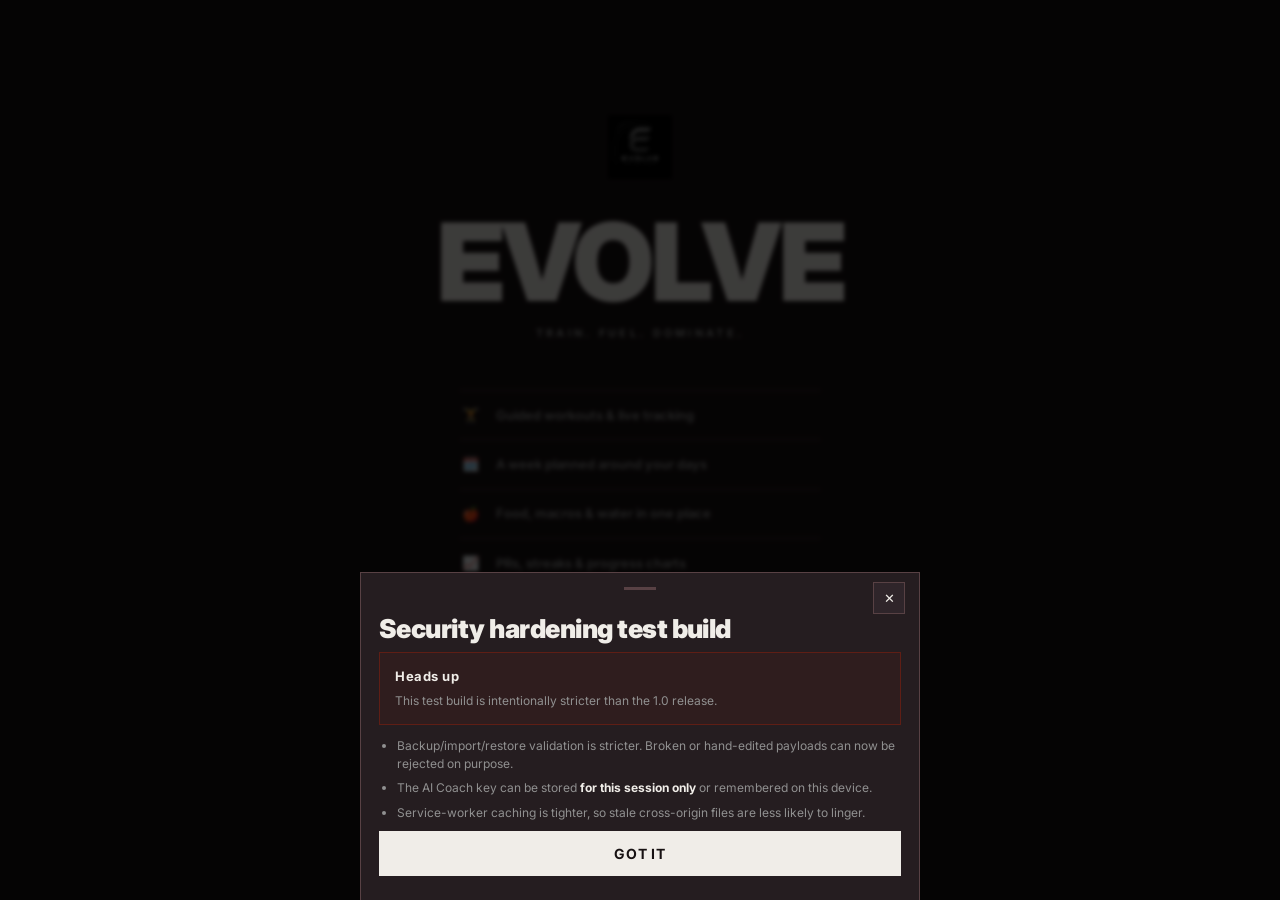
==== commit 64cb978d: "Add files via upload" ====
--- a/Evolve-v1.0-preview.html
+++ b/Evolve-v1.0-preview.html
@@ -23,9 +23,9 @@
   /* ── BRUTAL SYSTEM ── pure black / bone white / zero compromise */
   --font-disp:"Playfair Display",Georgia,"Times New Roman",serif;
   --font-disp-spacing:-0.02em;
-  --ink:#080808; --ink2:#0E0E0E; --surface:#111111; --surface2:#161616; --surface3:#1C1C1C;
-  --line:#1E1E1E; --line2:#242424;
-  --text:#F0EDE8; --muted:#5A5A5A; --muted2:#333333;
+  --ink:#080808; --ink2:#111111; --surface:#141414; --surface2:#1A1A1A; --surface3:#202020;
+  --line:#282828; --line2:#303030;
+  --text:#F0EDE8; --muted:#909090; --muted2:#555555;
   /* Single accent: bone white. Used ONLY for primary actions & critical highlights */
   --strength:#F0EDE8; --strength2:#D8D4CE;
   /* Secondary functional colours — muted, never competing */
@@ -39,7 +39,6 @@
   --safe-b:env(safe-area-inset-bottom,0px);
   --safe-t:env(safe-area-inset-top,0px);
 }
-@import url('https://fonts.googleapis.com/css2?family=Playfair+Display:wght@700;800;900&display=swap');
 *{box-sizing:border-box;-webkit-tap-highlight-color:transparent}
 html,body{margin:0;padding:0;background:var(--ink);color:var(--text);
   font-family:Inter,-apple-system,BlinkMacSystemFont,"Segoe UI",Roboto,sans-serif;
@@ -84,7 +83,7 @@
 .splash-feats{display:flex;flex-direction:column;gap:0;width:100%;margin:48px 0 40px;border-top:1px solid var(--line)}
 .sf{display:flex;align-items:center;gap:16px;text-align:left;font-size:13px;font-weight:600;color:var(--muted);
   border-bottom:1px solid var(--line);padding:14px 0}
-.sf span{font-size:14px;width:20px;text-align:center;filter:grayscale(1)}
+.sf span{font-size:14px;width:20px;text-align:center}
 .splash-enter{font-family:var(--font-disp);font-size:18px;letter-spacing:.08em;width:100%;
   padding:20px 0;background:var(--text);color:var(--ink);font-weight:900;
   border:none;text-transform:uppercase;transition:transform .1s,opacity .15s}
@@ -350,7 +349,7 @@
 .qa-grid{display:grid;grid-template-columns:repeat(4,1fr);gap:1px;margin-top:1px}
 .qa{display:flex;flex-direction:column;align-items:center;gap:7px;background:var(--surface);border:1px solid var(--line);
   border-radius:0;padding:14px 4px 12px;font-size:9px;font-weight:700;color:var(--muted);letter-spacing:.08em;text-transform:uppercase}
-.qa .qi{font-size:20px;line-height:1;filter:grayscale(1)}
+.qa .qi{font-size:20px;line-height:1}
 .qa .ql{transition:color .15s}
 .qa:active{transform:scale(.96)}
 .qa.qa-str,.qa.qa-gold,.qa.qa-blue,.qa.qa-fuel{background:var(--surface);border-color:var(--line)}
@@ -371,11 +370,11 @@
 .mg{min-height:112px}
 .mg .go{position:absolute;top:12px;right:14px;z-index:2;font-size:16px;color:var(--muted2)}
 .train-sub{color:var(--muted);font-size:12px;margin:-6px 0 14px;letter-spacing:.08em;text-transform:uppercase}
-.mg .gi{position:absolute;top:12px;left:14px;z-index:2;font-size:18px;filter:grayscale(1)}
+.mg .gi{position:absolute;top:12px;left:14px;z-index:2;font-size:20px}
 .preset-scroll{display:flex;gap:1px;overflow-x:auto;-webkit-overflow-scrolling:touch;padding:2px 0 6px;margin:0}
 .preset-card{flex:0 0 auto;width:120px;text-align:left;background:var(--surface);border:1px solid var(--line);
   border-radius:0;padding:14px 12px}
-.preset-card .pi{font-size:18px;margin-bottom:8px;filter:grayscale(1)}
+.preset-card .pi{font-size:18px;margin-bottom:8px}
 .preset-card .pn{font-family:var(--font-disp);font-size:20px;letter-spacing:-.02em;line-height:1;font-weight:900}
 .preset-card .ps{font-size:9px;color:var(--muted);margin-top:4px;font-weight:700;letter-spacing:.1em;text-transform:uppercase}
 .preset-card .pg{font-size:10px;color:var(--muted2);margin-top:5px;line-height:1.35}
@@ -392,7 +391,7 @@
 .cardio-grid{display:grid;grid-template-columns:1fr 1fr;gap:1px}
 .cardio-tile{text-align:left;background:var(--surface);border:1px solid var(--line);border-radius:0;padding:14px;position:relative;overflow:hidden}
 .cardio-tile::after{display:none}
-.cardio-tile .cti{font-size:20px;margin-bottom:8px;filter:grayscale(1)}
+.cardio-tile .cti{font-size:20px;margin-bottom:8px}
 .cardio-tile .ctn{font-weight:700;font-size:13px;line-height:1.25;letter-spacing:.04em}
 .cardio-tile .cts{font-size:10px;color:var(--muted);margin-top:5px;letter-spacing:.06em;text-transform:uppercase}
 .cardio-tile .per{color:var(--muted2)}
@@ -492,9 +491,11 @@
 .ex-wrap.linked .ex-card{border-color:var(--line2)}
 .ex-wrap.linked::before{content:"";position:absolute;left:-3px;top:16px;bottom:-16px;width:2px;background:var(--muted);opacity:.5}
 .ex-wrap.linked-prev::before{top:-16px}
-.ss-connector{display:flex;align-items:center;justify-content:center;gap:8px;margin:-6px 0 10px;
-  font-size:9px;letter-spacing:.14em;text-transform:uppercase;color:var(--muted);font-weight:700}
-.ss-connector .ln{height:1px;flex:1;background:var(--line);max-width:60px}
+.ss-connector{display:flex;align-items:center;justify-content:center;gap:8px;
+  margin:0 0 1px;padding:9px 0;background:var(--surface2);
+  font-size:8px;letter-spacing:.18em;text-transform:uppercase;color:var(--muted);font-weight:800;
+  white-space:nowrap;overflow:hidden}
+.ss-connector .ln{height:1px;flex:0 0 30px;background:var(--line2)}
 .ex-card{background:var(--surface);border:1px solid var(--line);border-radius:0;padding:18px;margin-bottom:0}
 .ex-card.ss{border-color:var(--line2)}
 .ex-card .eh{display:flex;align-items:center;gap:8px;margin-bottom:12px}
@@ -545,8 +546,11 @@
   letter-spacing:.06em;text-transform:uppercase;display:flex;align-items:center;
   justify-content:center;gap:8px;cursor:pointer;transition:transform .1s,opacity .12s}
 .sla-complete:active{transform:scale(.99);opacity:.9}
-.ss-foot{margin-top:12px;padding-top:12px;border-top:1px solid var(--line);display:flex;justify-content:center}
-.ss-foot button{font-size:10px;font-weight:700;color:var(--muted);background:transparent;border:0;font-family:inherit;cursor:pointer;letter-spacing:.1em;text-transform:uppercase}
+.ss-foot{margin-top:10px;padding:10px 0 2px;border-top:1px solid var(--line);
+  display:flex;justify-content:center;overflow:hidden}
+.ss-foot button{font-size:9px;font-weight:800;color:var(--muted);background:transparent;border:0;
+  font-family:inherit;cursor:pointer;letter-spacing:.12em;text-transform:uppercase;
+  white-space:nowrap;max-width:100%;overflow:hidden;text-overflow:ellipsis;padding:0 4px}
 .ghost-hint{font-size:10px;color:var(--muted2);margin:2px 0 10px;letter-spacing:.06em;text-transform:uppercase}
 
 /* flash overlay */
@@ -817,6 +821,220 @@
 .menu-item:active{background:var(--surface3)}
 .menu-item.danger{color:var(--danger)}
 
+/* ══════════════════════════════════════════════════════════════
+   BRUTAL TRAIN SCREEN & EXERCISE PICKER
+   ══════════════════════════════════════════════════════════════ */
+
+/* Section headers */
+.b-sec-hdr{display:flex;align-items:baseline;justify-content:space-between;
+  padding:28px 0 10px;border-bottom:1px solid var(--line);margin-top:8px}
+.b-sec-hdr:first-child{margin-top:0;padding-top:16px}
+.b-sec-lbl{font-size:9px;letter-spacing:.28em;font-weight:800;color:var(--muted);text-transform:uppercase}
+.b-sec-sub{font-size:9px;letter-spacing:.18em;font-weight:700;color:var(--muted2);text-transform:uppercase}
+
+/* Muscle group rows */
+.b-group-list{display:flex;flex-direction:column;gap:0;margin-bottom:0}
+.b-group-row{display:flex;align-items:center;justify-content:space-between;
+  padding:20px 0;border-bottom:1px solid var(--line);background:transparent;
+  width:100%;text-align:left;cursor:pointer;transition:background .1s}
+.b-group-row:active{background:var(--surface)}
+.bgr-left{flex:1}
+.bgr-name{font-family:var(--font-disp);font-size:28px;letter-spacing:-.02em;
+  font-weight:900;color:var(--text);line-height:1;display:flex;align-items:center;gap:12px}
+.bgr-icon{display:inline-block;font-size:22px}
+.bgr-count{font-size:9px;letter-spacing:.18em;color:var(--muted);font-weight:700;
+  margin-top:4px;text-transform:uppercase}
+.bgr-arrow{font-size:20px;color:var(--muted);font-weight:300;padding-left:16px}
+.bgr-dot{width:3px;align-self:stretch;margin-right:8px;flex:0 0 3px;
+  background:var(--bgr-color,var(--line));border-radius:0}
+
+/* Action rows (mega, cardio, preset sessions) */
+.b-action-list{display:flex;flex-direction:column;gap:0}
+.b-action-row{display:flex;align-items:center;justify-content:space-between;
+  padding:15px 0;border-bottom:1px solid var(--line2);background:transparent;
+  width:100%;text-align:left;cursor:pointer;transition:background .1s}
+.b-action-row:active{background:var(--surface)}
+.bar-left{flex:1}
+.bar-name{font-size:12px;font-weight:800;color:var(--muted);letter-spacing:.08em;text-transform:uppercase}
+.bar-sub{font-size:11px;color:var(--muted2);margin-top:2px;letter-spacing:.02em}
+.bar-arrow{font-size:18px;color:var(--muted);padding-left:14px}
+.bar-count-badge{font-family:var(--font-disp);font-size:22px;font-weight:900;
+  color:var(--muted);padding-left:14px;min-width:32px;text-align:right}
+
+/* Preset list */
+.b-preset-list{display:flex;flex-direction:column;gap:0}
+.b-preset-row{display:flex;align-items:center;padding:16px 0;border-bottom:1px solid var(--line);
+  background:transparent;width:100%;text-align:left;cursor:pointer}
+.bpr-left{flex:1}
+.bpr-name{font-size:13px;font-weight:800;color:var(--text);letter-spacing:.06em;text-transform:uppercase}
+.bpr-sub{font-size:10px;color:var(--muted);margin-top:3px;letter-spacing:.1em;text-transform:uppercase}
+.bpr-right{display:flex;align-items:center;gap:10px}
+.bpr-count{font-family:var(--font-disp);font-size:20px;font-weight:900;color:var(--muted)}
+.bpr-arrow{font-size:16px;color:var(--muted2)}
+
+/* Exercise picker modal */
+.b-search-input{font-size:14px;letter-spacing:.06em;text-transform:uppercase}
+.b-search-input::placeholder{letter-spacing:.12em;font-size:12px}
+
+.b-filter-scroll{display:flex;gap:1px;overflow-x:auto;-webkit-overflow-scrolling:touch;scrollbar-width:none}
+.b-filter-scroll::-webkit-scrollbar{display:none}
+.b-filter-btn{flex:0 0 auto;padding:8px 14px;border:1px solid var(--line2);background:transparent;
+  color:var(--muted);font-size:10px;font-weight:800;letter-spacing:.1em;text-transform:uppercase;
+  font-family:inherit;cursor:pointer;white-space:nowrap;transition:background .1s,color .1s,border-color .1s}
+.b-filter-btn.on{background:var(--text);color:var(--ink);border-color:var(--text)}
+
+.b-ex-list{max-height:50vh;overflow-y:auto}
+.b-ex-row{display:flex;align-items:center;gap:12px;padding:13px 0;border-bottom:1px solid var(--line);
+  width:100%;text-align:left}
+.b-ex-info{flex:1;min-width:0}
+.b-ex-name{font-size:13px;font-weight:700;color:var(--text);letter-spacing:.03em;
+  white-space:nowrap;overflow:hidden;text-overflow:ellipsis}
+.b-ex-group{font-size:9px;color:var(--muted);letter-spacing:.12em;margin-top:2px}
+.b-ex-btns{display:flex;align-items:center;gap:2px;flex:0 0 auto}
+.b-ex-guide{width:28px;height:28px;border:1px solid var(--line2);background:transparent;
+  color:var(--muted);font-size:11px;font-weight:800;display:grid;place-items:center;cursor:pointer}
+.b-ex-star{width:28px;height:28px;border:1px solid var(--line2);background:transparent;
+  color:var(--muted);font-size:13px;display:grid;place-items:center;cursor:pointer}
+.b-ex-star.on{color:var(--text);border-color:var(--text)}
+.b-ex-add{width:36px;height:28px;border:1px solid var(--text);background:var(--text);
+  color:var(--ink);font-size:18px;font-weight:900;display:grid;place-items:center;cursor:pointer;
+  transition:opacity .1s}
+.b-ex-add:active{opacity:.7}
+
+/* Live workout — exercise card header */
+.live-ex-card{background:var(--surface);border-top:1px solid var(--line);border-bottom:1px solid var(--line);
+  padding:16px;margin:0 -16px 0;border-left:none;border-right:none}
+.live-ex-card+.live-ex-card{border-top:none;margin-top:-1px}
+.b-ex-hdr{display:flex;align-items:flex-start;justify-content:space-between;gap:10px;margin-bottom:4px}
+.b-ex-ordinal{font-size:9px;letter-spacing:.2em;color:var(--muted);font-weight:700;text-transform:uppercase;margin-bottom:4px}
+.b-ex-title{font-family:var(--font-disp);font-size:22px;font-weight:900;letter-spacing:-.01em;
+  color:var(--text);line-height:1.05;cursor:pointer}
+.b-ex-hdr-actions{display:flex;gap:2px;flex:0 0 auto;padding-top:2px}
+.b-more-btn{width:30px;height:30px;border:1px solid var(--line2);background:transparent;
+  color:var(--muted);font-size:15px;display:grid;place-items:center;cursor:pointer}
+.b-note-btn{width:30px;height:30px;border:1px solid var(--line2);background:transparent;
+  color:var(--muted);font-size:13px;display:grid;place-items:center;cursor:pointer}
+.b-note-btn.has-notes{border-color:var(--text);color:var(--text)}
+
+/* Set rows */
+.b-set-done{display:flex;align-items:center;gap:12px;padding:10px 0;
+  border-bottom:1px solid var(--line);cursor:pointer}
+.b-set-done-num{font-family:var(--font-disp);font-size:14px;font-weight:900;
+  color:var(--muted);min-width:18px}
+.b-set-done-val{flex:1;font-size:13px;font-weight:600;color:var(--muted);letter-spacing:.02em}
+.b-set-done-rir{font-size:8px;font-weight:800;letter-spacing:.1em;color:var(--muted2);text-transform:uppercase}
+.b-set-done-chk{width:18px;height:18px;border:1px solid var(--text);background:var(--text);
+  color:var(--ink);font-size:9px;font-weight:900;display:grid;place-items:center;flex:none}
+
+.b-set-todo{display:flex;align-items:center;gap:12px;padding:10px 0;
+  border-bottom:1px solid var(--line);opacity:.3;cursor:pointer}
+.b-set-todo-num{font-family:var(--font-disp);font-size:14px;font-weight:900;color:var(--muted);min-width:18px}
+.b-set-todo-val{flex:1;font-size:12px;color:var(--muted);letter-spacing:.02em}
+.b-set-todo-chk{width:18px;height:18px;border:1px solid var(--line2);flex:none}
+
+/* Active set */
+.b-active-set{padding:16px 0;border-bottom:2px solid var(--text);margin-bottom:12px}
+.b-active-label{display:flex;align-items:center;gap:12px;margin-bottom:12px}
+.b-active-num{font-family:var(--font-disp);font-size:20px;font-weight:900;color:var(--text)}
+.b-active-badge{font-size:8px;letter-spacing:.2em;font-weight:800;color:var(--ink);
+  background:var(--text);padding:3px 8px;text-transform:uppercase}
+.b-active-ghost{font-size:9px;letter-spacing:.1em;color:var(--muted2);text-transform:uppercase;
+  margin-bottom:12px;font-weight:700}
+.b-active-steps{display:grid;grid-template-columns:1fr 1fr;gap:1px;margin-bottom:12px}
+
+/* RIR toggle */
+.b-rir-toggle{width:100%;padding:9px 12px;border:1px solid var(--line2);background:transparent;
+  font-size:9px;font-weight:800;letter-spacing:.14em;text-transform:uppercase;color:var(--muted);
+  font-family:inherit;cursor:pointer;text-align:left;margin-bottom:10px;transition:border-color .1s,color .1s}
+.b-rir-toggle.active{border-color:var(--text);color:var(--text)}
+.b-rir-chips{display:none;flex-wrap:wrap;gap:1px;margin-bottom:12px}
+.b-rir-chips.open{display:flex}
+
+/* LOG SET button — the most important button in the app */
+.b-log-btn{width:100%;padding:19px;border:1px solid var(--text);background:var(--text);
+  color:var(--ink);font-family:var(--font-disp);font-size:17px;font-weight:900;
+  letter-spacing:.04em;text-transform:uppercase;cursor:pointer;
+  display:flex;align-items:center;justify-content:center;gap:10px;
+  transition:transform .1s,opacity .12s;margin-top:4px}
+.b-log-btn:active{transform:scale(.99);opacity:.9}
+
+/* Add set / add exercise row buttons */
+.b-add-row{display:flex;align-items:center;gap:1px;padding:12px 0;border-bottom:1px solid var(--line)}
+.b-add-btn{flex:1;padding:11px;border:1px solid var(--line2);background:transparent;
+  color:var(--muted);font-size:10px;font-weight:800;letter-spacing:.12em;text-transform:uppercase;
+  font-family:inherit;cursor:pointer;transition:border-color .1s,color .1s}
+.b-add-btn:active{border-color:var(--text);color:var(--text)}
+
+/* Session header strip */
+.b-session-hdr{display:flex;align-items:center;justify-content:space-between;
+  padding:10px 16px;background:var(--ink);border-bottom:2px solid var(--text)}
+.b-session-title{font-family:var(--font-disp);font-size:18px;font-weight:900;
+  letter-spacing:.02em;text-transform:uppercase;color:var(--text)}
+.b-session-prog{font-size:9px;letter-spacing:.16em;font-weight:800;color:var(--muted);text-transform:uppercase}
+
+/* Superset connector */
+.b-ss-connector{text-align:center;font-size:8px;letter-spacing:.18em;font-weight:800;
+  color:var(--muted);text-transform:uppercase;padding:8px 0;border-left:1px solid var(--line2);
+  margin:0 0 0 16px}
+
+/* ══════════════════════════════════════════════════════════════
+   SESSION CLOCK
+   ══════════════════════════════════════════════════════════════ */
+.lp-right{display:flex;align-items:center;gap:10px;flex:0 0 auto}
+.lp-clock{font-size:12px;font-weight:800;color:var(--text);
+  font-variant-numeric:tabular-nums;letter-spacing:.06em;
+  font-family:var(--font-disp),monospace}
+.lp-count{font-size:10px;color:var(--muted);font-weight:700;white-space:nowrap;letter-spacing:.1em}
+
+/* ══════════════════════════════════════════════════════════════
+   PR BADGE
+   ══════════════════════════════════════════════════════════════ */
+.b-pr-badge{display:inline-block;font-size:8px;font-weight:900;letter-spacing:.12em;
+  text-transform:uppercase;background:var(--text);color:var(--ink);
+  padding:2px 6px;border-radius:0;vertical-align:middle;margin-left:4px;
+  animation:prPop .3s cubic-bezier(.34,1.56,.64,1)}
+@keyframes prPop{from{transform:scale(.6);opacity:0}to{transform:scale(1);opacity:1}}
+
+/* ══════════════════════════════════════════════════════════════
+   FINISH SUMMARY SCREEN
+   ══════════════════════════════════════════════════════════════ */
+.sum-hero{text-align:center;padding:8px 0 20px;border-bottom:1px solid var(--line)}
+.sum-check{width:48px;height:48px;background:var(--text);color:var(--ink);
+  display:flex;align-items:center;justify-content:center;font-size:22px;font-weight:900;
+  margin:0 auto 12px;animation:prPop .35s cubic-bezier(.34,1.56,.64,1)}
+.sum-title{font-family:var(--font-disp);font-size:36px;font-weight:900;
+  letter-spacing:-.02em;line-height:1}
+.sum-sub{font-size:10px;letter-spacing:.2em;color:var(--muted);margin-top:6px;
+  text-transform:uppercase;font-weight:700}
+
+.sum-stats{display:grid;grid-template-columns:repeat(4,1fr);gap:1px;
+  margin:0;border-bottom:1px solid var(--line)}
+.sum-stat{padding:14px 8px;text-align:center;background:var(--surface)}
+.sum-stat-v{font-family:var(--font-disp);font-size:22px;font-weight:900;
+  color:var(--text);line-height:1}
+.sum-stat-k{font-size:7px;letter-spacing:.14em;color:var(--muted);font-weight:800;
+  text-transform:uppercase;margin-top:4px}
+
+.sum-pr-row{padding:12px 0;border-bottom:1px solid var(--line)}
+.sum-pr-item{font-size:12px;font-weight:700;color:var(--text);padding:3px 0;letter-spacing:.02em}
+.sum-pr-prev{color:var(--muted);font-weight:600}
+
+.sum-streak{font-size:9px;letter-spacing:.18em;font-weight:800;color:var(--muted);
+  text-transform:uppercase;padding:10px 0;border-bottom:1px solid var(--line)}
+
+.sum-breakdown{padding:0}
+.sum-breakdown-hdr{font-size:8px;letter-spacing:.24em;font-weight:800;color:var(--muted);
+  text-transform:uppercase;padding:12px 0 8px;border-bottom:1px solid var(--line)}
+.sum-ex{border-bottom:1px solid var(--line);padding:10px 0}
+.sum-ex-head{display:flex;align-items:center;gap:8px;margin-bottom:6px}
+.sum-ex-name{font-size:11px;font-weight:800;color:var(--text);letter-spacing:.06em}
+.sum-set-row{display:flex;align-items:center;gap:10px;padding:4px 0}
+.sum-set-n{font-size:9px;font-weight:700;color:var(--muted2);min-width:14px;letter-spacing:.04em}
+.sum-set-val{font-size:13px;font-weight:600;color:var(--muted);flex:1}
+.sum-set-rir{font-size:8px;font-weight:800;letter-spacing:.1em;color:var(--muted2);text-transform:uppercase}
+
+.sum-actions{padding:16px 0 0;display:flex;flex-direction:column;gap:0}
+
 </style>
 </head>
 <body>
@@ -828,18 +1046,18 @@
   <div class="splash-inner">
     <img class="splash-logo-img" src="icon-512.png" alt="Evolve app logo">
     <div class="splash-mark disp">EVOLVE</div>
-    <div class="splash-tag">NO EXCUSES. NO SHORTCUTS.</div>
+    <div class="splash-tag">TRAIN. FUEL. DOMINATE.</div>
     <div class="splash-feats">
-      <div class="sf"><span>🏋️</span>Lift heavier. Every session.</div>
-      <div class="sf"><span>🗓️</span>Your training. Your rules.</div>
-      <div class="sf"><span>🍎</span>Fuel like you mean it.</div>
-      <div class="sf"><span>📈</span>The numbers don't lie.</div>
+      <div class="sf"><span>🏋️</span>Guided workouts & live tracking</div>
+      <div class="sf"><span>🗓️</span>A week planned around your days</div>
+      <div class="sf"><span>🍎</span>Food, macros & water in one place</div>
+      <div class="sf"><span>📈</span>PRs, streaks & progress charts</div>
     </div>
-    <button class="splash-enter" id="enterBtn">ENTER THE ARENA</button>
+    <button class="splash-enter" id="enterBtn">START</button>
     <button class="splash-news" id="newsToggle" style="margin-top:16px">📜 What's new<span class="news-chev" id="newsChev">▾</span></button>
     <div class="splash-news-body" id="newsBody"></div>
   </div>
-  <div class="splash-foot">EVOLVE · V1.0 · NO MERCY</div>
+  <div class="splash-foot">EVOLVE · V1.0</div>
 </div>
 
 <!-- APP -->
@@ -883,8 +1101,8 @@
     <button class="iconbtn" id="liveClose">✕</button>
     <div class="ttl" id="liveTitle">SESSION</div>
     <div class="row" style="gap:8px">
-      <button class="iconbtn star" id="liveFav" title="SAVE SESSION">☆</button>
-      <button class="btn str sm" id="liveEND SESSION">END SESSION</button>
+      <button class="iconbtn star" id="liveFav" title="Save as favourite">☆</button>
+      <button class="btn str sm" id="liveFinish">END SESSION</button>
     </div>
   </div>
   <div class="live-body" id="liveBody"></div>
@@ -3247,9 +3465,9 @@
     <p class="help-lead">Track any cardio and log it to your day.</p>
     <div class="help-row"><b>Activity tiles</b><span>Tap one to set it up; each shows a rough calories &amp; distance estimate per 30 min.</span></div>
     <div class="help-row"><b>Ready, then Start</b><span>A fresh cardio opens on a Ready screen — the timer doesn't begin until you tap ▶ Start, so you can get set up first.</span></div>
-    <div class="help-row"><b>Stopwatch / timer</b><span>Counts up once started; Pause and Resume any time, then END SESSION to log it.</span></div>
+    <div class="help-row"><b>Stopwatch / timer</b><span>Counts up once started; Pause and Resume any time, then Finish to log it.</span></div>
     <div class="help-row"><b>Estimates</b><span>Calories burned, plus distance if you set your stride length in setup.</span></div>
-    <div class="help-row"><b>Resume</b><span>LEAVE mid-session and it picks up where you left off.</span></div>
+    <div class="help-row"><b>Resume</b><span>Leave mid-session and it picks up where you left off.</span></div>
     <div class="help-row"><b>Back</b><span>Tap ‹ at the top to return to Train.</span></div></div>`},
   fuel:{t:"Fuel",b:`<div class="help-body">
     <p class="help-lead">Your nutrition for the day — calories, macros and water.</p>
@@ -3318,7 +3536,7 @@
   else if(td && td.type==="strength"){ heroTitle="Today: "+td.label+" day"; heroSub="Your planned session is ready — one tap to start."; heroBtn="▶ Start "+td.label+" day"; heroAct=()=>startPlannedDay(todayName); }
   else if(td && td.type==="cardio"){ heroTitle="Today: Cardio 🏃"; heroSub="A scheduled cardio day — pick any activity."; heroBtn="▶ Start cardio"; heroAct=()=>switchTab("cardio"); }
   else if(plan){ heroTitle="Rest day 🧘"; heroSub="Recovery is where the growth happens. Hit your protein and water."; heroBtn="＋ Bonus session anyway"; heroAct=()=>openBonusDay(todayName); }
-  else { heroTitle="Ready to move?"; heroSub="Start a quick workout, or plan your week and let Evolve coach you."; heroBtn="⚡ Quick start"; heroAct=openQuickStart; }
+  else { heroTitle="GET TO WORK."; heroSub="Pick a muscle. Start a session."; heroBtn="⚡ Quick start"; heroAct=openQuickStart; }
   hero.innerHTML=`<div class="hero-eyebrow">${prettyDate(todayISO())}</div>
     <div class="hero-title">${heroTitle}</div>
     <div class="hero-sub">${heroSub}</div>`;
@@ -3345,7 +3563,7 @@
   const qa=el("div","qa-grid"); qa.style.marginTop="0";
   const actions=[
     ["⚡","Quick start",openQuickStart,"str"],
-    ["★","Favourites",openFavHub,"gold"],
+    ["★","STARRED",openFavHub,"gold"],
     ["🏃","Cardio",()=>switchTab("cardio"),"blue"],
     ["🍎","Log food",()=>{viewDate=todayISO();switchTab("fuel");setTimeout(()=>{try{openFoodSearch();}catch(e){}},80);},"fuel"]
   ];
@@ -3496,63 +3714,63 @@
   return cc;
 }
 function renderGymZone(b){
-  const sh=el("div","sect-h",`<h3>Target a muscle group</h3>`); b.appendChild(sh);
-  const grid=el("div","mg-grid");
+  const hdr=el("div","b-sec-hdr"); hdr.innerHTML=`<span class="b-sec-lbl">SELECT MUSCLE GROUP</span>`; b.appendChild(hdr);
+  const groupList=el("div","b-group-list");
   GROUPS.forEach(g=>{
-    const card=el("button","mg");
+    const row=el("button","b-group-row");
     const n=gymExercisesIn(g).length;
-    card.innerHTML=`<div class="glow" style="background:radial-gradient(135% 120% at 82% 8%, ${GROUP_GLOW[g]}, transparent 62%)"></div>
-      <div class="go">›</div><div class="gi">${GICON[g]||"🏋️"}</div>
-      <div class="ct">${n} ${fwEnabled()?"exercises":"machines"}</div><div class="nm">${g}</div>`;
-    card.addEventListener("click",()=>openGroupBuilder(g));
-    grid.appendChild(card);
+    const gColor=GROUP_GLOW[g]||"var(--line)";
+    row.innerHTML=`<div class="bgr-dot" style="background:${gColor}"></div>
+      <div class="bgr-left">
+        <div class="bgr-name"><span class="bgr-icon">${GICON[g]||""}</span>${g.toUpperCase()}</div>
+        <div class="bgr-count">${n} EXERCISES</div>
+      </div><div class="bgr-arrow">→</div>`;
+    row.addEventListener("click",()=>openGroupBuilder(g));
+    groupList.appendChild(row);
   });
-  b.appendChild(grid);
-  const mega=el("button","mega-card");
-  mega.innerHTML=`<div class="mega-glow"></div><div style="position:relative;z-index:2"><div class="nm disp">MEGA WORKOUT 💥</div>
-    <div class="ct">Muscle groups + cardio in one — random or your choice</div></div>`;
-  mega.addEventListener("click",openMegaBuilder); b.appendChild(mega);
-  b.appendChild(cardioEntryCard());
-  const sh2=el("div","sect-h",`<h3>Preset days</h3>`); b.appendChild(sh2);
-  b.appendChild(el("div","muted tiny","Ready-made one-tap sessions — tap one to start straight away.")).style.cssText="margin:-6px 0 10px";
-  const PICON={Push:"🫷",Pull:"🪢",Legs:"🦵",Upper:"🙆",["Full Body"]:"🔥"};
-  const days=el("div","preset-scroll");
+  b.appendChild(groupList);
+  const qhdr=el("div","b-sec-hdr"); qhdr.innerHTML=`<span class="b-sec-lbl">QUICK START</span>`; b.appendChild(qhdr);
+  const actList=el("div","b-action-list");
+  const megaRow=el("button","b-action-row");
+  megaRow.innerHTML=`<div class="bar-left"><div class="bar-name">MEGA SESSION</div><div class="bar-sub">Multiple muscle groups + cardio</div></div><div class="bar-arrow">→</div>`;
+  megaRow.addEventListener("click",openMegaBuilder); actList.appendChild(megaRow);
+  const cardioRow=el("button","b-action-row");
+  cardioRow.innerHTML=`<div class="bar-left"><div class="bar-name">CARDIO</div><div class="bar-sub">${CARDIO.length} activities — timers & calorie tracking</div></div><div class="bar-arrow">→</div>`;
+  cardioRow.addEventListener("click",()=>switchTab("cardio")); actList.appendChild(cardioRow);
+  b.appendChild(actList);
+  const phdr=el("div","b-sec-hdr"); phdr.innerHTML=`<span class="b-sec-lbl">PRESET SESSIONS</span><span class="b-sec-sub">TAP TO START</span>`; b.appendChild(phdr);
+  const presetList=el("div","b-action-list");
+  const DAY_DESC={Push:"CHEST · SHOULDERS · TRICEPS",Pull:"BACK · BICEPS · REAR DELTS",Legs:"QUADS · HAMSTRINGS · GLUTES","Full Body":"EVERY MUSCLE GROUP",Upper:"CHEST · BACK · SHOULDERS · ARMS",Lower:"LEGS · GLUTES · CORE"};
   Object.keys(PRESET_DAYS).forEach(d=>{
     const list=PRESET_DAYS[d];
-    const groups=[...new Set(list.map(n=>EX_BY_NAME[n]?.g).filter(Boolean))];
-    const c=el("button","preset-card");
-    c.innerHTML=`<div class="pi">${PICON[d]||"🏋️"}</div><div class="pn">${d}</div>
-      <div class="ps">${list.length} exercise${list.length===1?"":"s"}</div><div class="pg">${groups.slice(0,3).join(" · ")}</div>`;
-    c.addEventListener("click",()=>startSession(d+" Day","preset",PRESET_DAYS[d].map(n=>mkExercise(n))));
-    days.appendChild(c);
+    const row=el("button","b-action-row");
+    row.innerHTML=`<div class="bar-left"><div class="bar-name">${d.toUpperCase()}</div><div class="bar-sub">${DAY_DESC[d]||list.length+" exercises"}</div></div><div class="bar-count-badge">${list.length}</div>`;
+    row.addEventListener("click",()=>startSession(d,"preset",PRESET_DAYS[d].map(n=>mkExercise(n))));
+    presetList.appendChild(row);
   });
-  b.appendChild(days);
+  b.appendChild(presetList);
 }
 function renderHomeZone(b){
-  const sh3=el("div","sect-h",`<h3>At home</h3>`); b.appendChild(sh3);
-  const home=el("div","card");
-  home.innerHTML=`<div class="lrow" style="padding-top:0"><div class="ico">🏠</div>
-    <div class="main"><div class="t">No machines? No problem.</div><div class="s">Pick your equipment — we'll build the routine.</div></div></div>`;
-  const hb=el("button","btn block","Build a home routine"); hb.style.marginTop="6px";
-  hb.addEventListener("click",openHomeBuilder); home.appendChild(hb); b.appendChild(home);
-  /* quick bodyweight */
-  const qc=el("div","card");
-  qc.innerHTML=`<div class="lrow" style="padding-top:0"><div class="ico">⚡</div>
-    <div class="main"><div class="t">Quick bodyweight circuit</div><div class="s">A fast no-equipment session, built instantly.</div></div></div>`;
-  const qb=el("button","btn str block","Start 15-min circuit"); qb.style.marginTop="6px";
-  qb.addEventListener("click",()=>{
+  const hdr=el("div","b-sec-hdr"); hdr.innerHTML=`<span class="b-sec-lbl">HOME TRAINING</span>`; b.appendChild(hdr);
+  const list=el("div","b-action-list");
+  const buildRow=el("button","b-action-row");
+  buildRow.innerHTML=`<div class="bar-left"><div class="bar-name">BUILD A SESSION</div><div class="bar-sub">Choose your equipment — we pick the best moves</div></div><div class="bar-arrow">→</div>`;
+  buildRow.addEventListener("click",openHomeBuilder); list.appendChild(buildRow);
+  const bwRow=el("button","b-action-row");
+  bwRow.innerHTML=`<div class="bar-left"><div class="bar-name">BODYWEIGHT CIRCUIT</div><div class="bar-sub">6 moves, no equipment, built in seconds</div></div><div class="bar-arrow">→</div>`;
+  bwRow.addEventListener("click",()=>{
     const pool=HOME.filter(h=>h.eq.includes("none"));
     const ex=shuffle(pool.slice()).slice(0,6).map(h=>({name:h.n,group:h.t,home:h,sets:[prefilledSet(h.n)]}));
     if(!ex.length){toast("No bodyweight moves found");return;}
-    startSession("Quick circuit","home",ex);
-  });
-  qc.appendChild(qb); b.appendChild(qc);
-  /* home mega */
-  const mega=el("button","mega-card");
-  mega.innerHTML=`<div class="mega-glow"></div><div style="position:relative;z-index:2"><div class="nm disp">HOME MEGA 💥</div>
-    <div class="ct">Full-body home session + cardio finisher</div></div>`;
-  mega.addEventListener("click",()=>{DATA.prefs.env="home";openMegaBuilder();}); b.appendChild(mega);
-  b.appendChild(cardioEntryCard());
+    startSession("BODYWEIGHT CIRCUIT","home",ex);
+  }); list.appendChild(bwRow);
+  const megaRow=el("button","b-action-row");
+  megaRow.innerHTML=`<div class="bar-left"><div class="bar-name">HOME MEGA</div><div class="bar-sub">Full body + cardio finisher</div></div><div class="bar-arrow">→</div>`;
+  megaRow.addEventListener("click",()=>{DATA.prefs.env="home";openMegaBuilder();}); list.appendChild(megaRow);
+  const cardioRow=el("button","b-action-row");
+  cardioRow.innerHTML=`<div class="bar-left"><div class="bar-name">CARDIO</div><div class="bar-sub">${CARDIO.length} activities</div></div><div class="bar-arrow">→</div>`;
+  cardioRow.addEventListener("click",()=>switchTab("cardio")); list.appendChild(cardioRow);
+  b.appendChild(list);
 }
 
 /* ===================== WEEKLY PLANNER ===================== */
@@ -3747,7 +3965,7 @@
     const clk=$("#lct_clock"); if(clk)clk.textContent=fmtClock(st.elapsedMs);
     const burn=$("#lct_burn"); if(burn)burn.innerHTML=`~${eVal(kcal)} ${eUnit()}${dist!=null?` · ~${dist.toFixed(2)} km <span class="muted" style="font-weight:400">(est.)</span>`:""}`;
   }
-  function doEND SESSION(){
+  function doFinish(){
     stop(); const secs=Math.max(0,Math.round(st.elapsedMs/1000));
     const kcal=Math.round(cardioKcal(act.met,secs)), dist=cardioDistanceKm(act.name,secs);
     DATA.cardio.push({id:Date.now(),date:todayISO(),name:act.name,type:act.met>=8?"intense":"steady",seconds:secs,kcal,distanceKm:dist!=null?+dist.toFixed(2):null});
@@ -3782,7 +4000,7 @@
       st.running=!st.running; st.lastTs=Date.now(); if(st.running)startTick();
       const t=$("#lct_toggle"); t.textContent=st.running?"Pause":"Resume"; t.className="btn"+(st.running?"":" str"); t.style.flex="1";
     });
-    $("#lct_done").addEventListener("click",doEND SESSION);
+    $("#lct_done").addEventListener("click",doFinish);
     $("#lct_cancel").addEventListener("click",()=>{ st.elapsedMs=0; ex.progressMs=0; stop(); closeModal(); });
     upd();
   }
@@ -3858,7 +4076,7 @@
   return {kind:"other", group:"", env:"gym", ic:"⭐"};
 }
 function saveFavWorkout(exercises, cardio, cardioPos, defaultName){
-  openModal(`<h3>SAVE SESSION</h3>
+  openModal(`<h3>Save as favourite</h3>
     <p class="muted tiny" style="margin-bottom:6px">${exercises.filter(e=>!e.cardio).length} exercise${exercises.filter(e=>!e.cardio).length===1?"":"s"}${cardio?` + ${cardio.name}`:""} — give it a name to reuse any time.</p>
     <div class="tiny muted" style="margin-bottom:12px;line-height:1.55">${exercises.filter(e=>!e.cardio).map(e=>esc(e.name)).join(" · ")}${cardio?` · <span style="color:var(--fuel)">${esc(cardio.name)}</span>`:""}</div>
     <div class="field"><label>Name</label><input class="input" id="fw_n" value="${esc(defaultName||"")}" placeholder="e.g. My push day"></div>
@@ -4108,7 +4326,7 @@
     const exs=d.exercises||[];
     const exHTML = exs.length
       ? `<div class="rt-ex-chips">${exs.map((e,j)=>`<span class="rt-ex-chip">${esc(e.name)}<button class="rt-ex-x" data-exrm="${i}:${j}" title="Remove">✕</button></span>`).join("")}</div>`
-      : `<div class="rt-ex-empty">No exercises yet — tap “＋ ADD MOVEs” below.</div>`;
+      : `<div class="rt-ex-empty">No exercises yet — tap “＋ Add exercises” below.</div>`;
     return `<div class="rt-edit-day">
       <div class="row" style="gap:8px;align-items:center;margin-bottom:8px">
         <input class="input" data-dayname="${i}" value="${esc(d.label||"")}" placeholder="Day ${i+1} name (e.g. Push)" style="flex:1">
@@ -4116,7 +4334,7 @@
       </div>
       <div class="rt-ex-head">${exs.length} exercise${exs.length===1?"":"s"}</div>
       ${exHTML}
-      <button class="btn sm fuel block" data-dayex="${i}" style="margin-top:8px">＋ ADD MOVEs</button>
+      <button class="btn sm fuel block" data-dayex="${i}" style="margin-top:8px">＋ Add exercises</button>
     </div>`;
   }).join("");
   openModal(`<h3>${(DATA.routines||[]).some(x=>x.id===r.id)?"Edit routine":"New routine"}</h3>
@@ -4685,11 +4903,11 @@
    </div>
    <div class="row" style="gap:8px;margin:12px 0">
      <button class="btn sm" id="gb_roll" style="flex:1">🎲 Re-roll</button>
-     <button class="btn sm" id="gb_add" style="flex:1">＋ ADD MOVE</button>
+     <button class="btn sm" id="gb_add" style="flex:1">＋ Add exercise</button>
    </div>
    <div id="gb_list"></div>
    <button class="btn str block" id="gb_start" style="margin-top:14px">Start ${g} workout</button>
-   <button class="btn ghost block" id="gb_fav" style="margin-top:10px">★ SAVE SESSION</button>
+   <button class="btn ghost block" id="gb_fav" style="margin-top:10px">★ Save as favourite</button>
   `);
   paintBuilderList();
   if(subs.length>1) $("#gb_sub").querySelectorAll("button").forEach(btn=>btn.addEventListener("click",()=>{
@@ -4743,29 +4961,30 @@
 function openMachinePicker(group){
   const inLive = !!liveSession && !buildState;
   const showFW = fwEnabled();
-  openModal(`<h3>Add exercise</h3>
-    <input class="input" id="mp_search" placeholder="Search…" style="margin:8px 0 4px">
-    <div class="row wrap" style="gap:6px;margin-bottom:8px">
-      <button class="chip sm gold-chip" data-g="FAV">★ Favourites</button>
-      ${showFW?`<button class="chip sm" data-g="FW">🏋️ Free weights</button>`:""}
-      ${inLive?`<button class="chip sm" data-g="CARDIO">🏃 Cardio</button>`:""}
-      ${GROUPS.map(g=>`<button class="chip sm ${g===group?"on":""}" data-g="${g}">${g}</button>`).join("")}
+  openModal(`<h3>ADD EXERCISE</h3>
+    <input class="input b-search-input" id="mp_search" placeholder="SEARCH..." style="margin:8px 0 10px">
+    <div class="b-filter-scroll" style="margin-bottom:12px">
+      ${GROUPS.map(g=>`<button class="b-filter-btn ${g===group?"on":""}\" data-g="${g}">${g.toUpperCase()}</button>`).join("")}
+      <button class="b-filter-btn" data-g="FAV">★ STARRED</button>
+      ${showFW?`<button class="b-filter-btn" data-g="FW">FREE WEIGHTS</button>`:""}
+      ${inLive?`<button class="b-filter-btn" data-g="CARDIO">CARDIO</button>`:""}
     </div>
-    <div class="search-list" id="mp_list"></div>`);
+    <div class="b-ex-list" id="mp_list"></div>`);
   let curG=group;
   function addStrength(n){
-    if(buildState){ if(!buildState.picked.includes(n))buildState.picked.push(n); if($("#gb_list"))paintBuilderList(); toast("Added "+n); }
-    else if(liveSession){ liveSession.exercises.push(mkExercise(n)); renderLive(); toast("Added "+n); }
+    if(buildState){ if(!buildState.picked.includes(n))buildState.picked.push(n); if($("#gb_list"))paintBuilderList(); toast("ADDED — "+n); }
+    else if(liveSession){ liveSession.exercises.push(mkExercise(n)); renderLive(); toast("ADDED."); }
   }
   function paint(){
     const q=$("#mp_search").value.toLowerCase();
     if(curG==="CARDIO"){
       const list=CARDIO.filter(c=>c.n.toLowerCase().includes(q));
-      $("#mp_list").innerHTML=list.map(c=>`<div class="food-opt"><div><div class="fn">${c.ic} ${esc(c.n)}</div><div class="fm">${c.t==="machine"?"Machine cardio":"At-home cardio"}</div></div>
-        <button class="btn sm fuel" data-cardio="${esc(c.n)}">Add</button></div>`).join("")||`<div class="empty">No matches</div>`;
+      $("#mp_list").innerHTML=list.map(c=>`<div class="b-ex-row">
+        <div class="b-ex-info"><div class="b-ex-name">${esc(c.n).toUpperCase()}</div><div class="b-ex-group">${c.t==="machine"?"MACHINE CARDIO":"HOME CARDIO"}</div></div>
+        <button class="b-ex-add" data-cardio="${esc(c.n)}">+</button></div>`).join("")||`<div class="empty">NO MATCHES</div>`;
       $("#mp_list").querySelectorAll("[data-cardio]").forEach(btn=>btn.addEventListener("click",()=>{
         const c=CARDIO.find(x=>x.n===btn.getAttribute("data-cardio"));
-        if(liveSession){ liveSession.exercises.push(mkCardioCard(c)); renderLive(); toast("Added "+c.n); }
+        if(liveSession){ liveSession.exercises.push(mkCardioCard(c)); renderLive(); toast("ADDED."); }
       }));
       return;
     }
@@ -4774,12 +4993,16 @@
     else if(curG==="FW") pool=FREEWEIGHTS;
     else pool=(showFW?gymExercisesIn(curG):machinesIn(curG));
     const list=pool.filter(m=>m.n.toLowerCase().includes(q));
-    $("#mp_list").innerHTML=list.map(m=>`<div class="food-opt" data-n="${esc(m.n)}">
-      <div><div class="fn">${esc(m.n)}${m.fw?' <span class="tiny" style="color:var(--gold)">· free weight</span>':''}</div><div class="fm">${m.g}</div></div>
-      <div class="row" style="gap:6px">
-        <button class="iconbtn info" data-info="${esc(m.n)}">ⓘ</button>
-        <button class="iconbtn star ${isFavMachine(m.n)?"on":""}" data-fav="${esc(m.n)}">${isFavMachine(m.n)?"★":"☆"}</button>
-        <button class="btn sm str" data-add="${esc(m.n)}">Add</button></div></div>`).join("")||`<div class="empty">${curG==="FAV"?"No favourites yet — tap ☆ to add some.":"No matches"}</div>`;
+    $("#mp_list").innerHTML=list.map(m=>`<div class="b-ex-row" data-n="${esc(m.n)}">
+      <div class="b-ex-info">
+        <div class="b-ex-name">${esc(m.n).toUpperCase()}</div>
+        <div class="b-ex-group">${m.g.toUpperCase()}${m.fw?" · FREE WEIGHT":""}</div>
+      </div>
+      <div class="b-ex-btns">
+        <button class="b-ex-guide" data-info="${esc(m.n)}">?</button>
+        <button class="b-ex-star ${isFavMachine(m.n)?"on":""}" data-fav="${esc(m.n)}">${isFavMachine(m.n)?"★":"☆"}</button>
+        <button class="b-ex-add" data-add="${esc(m.n)}">+</button>
+      </div></div>`).join("")||`<div class="empty">${curG==="FAV"?"NOTHING STARRED YET.":"NO MATCHES"}</div>`;
     $("#mp_list").querySelectorAll("[data-add]").forEach(btn=>btn.addEventListener("click",()=>addStrength(btn.getAttribute("data-add"))));
     $("#mp_list").querySelectorAll("[data-fav]").forEach(btn=>btn.addEventListener("click",()=>{toggleFavMachine(btn.getAttribute("data-fav"));paint();}));
     $("#mp_list").querySelectorAll("[data-info]").forEach(btn=>btn.addEventListener("click",()=>showHowTo(btn.getAttribute("data-info"))));
@@ -4883,7 +5106,7 @@
           ${cp.map(c=>`<option value="${esc(c.n)}" ${st.cardioName===c.n?"selected":""}>${c.ic} ${esc(c.n)}</option>`).join("")}
         </select></div>
       <div class="field" style="margin-bottom:0"><label>When?</label>
-        <div class="seg" id="mg_pos"><button data-v="start" class="${st.cardioPos==="start"?"on":""}">Warm-up (start)</button><button data-v="end" class="${st.cardioPos==="end"?"on":""}">END SESSIONer (end)</button></div></div>`;
+        <div class="seg" id="mg_pos"><button data-v="start" class="${st.cardioPos==="start"?"on":""}">Warm-up (start)</button><button data-v="end" class="${st.cardioPos==="end"?"on":""}">Finisher (end)</button></div></div>`;
     $("#mg_cardio").addEventListener("change",e=>{st.cardioName=e.target.value;paintPreview();});
     $("#mg_pos").querySelectorAll("button").forEach(b=>b.addEventListener("click",()=>{
       $("#mg_pos").querySelectorAll("button").forEach(x=>x.classList.remove("on"));b.classList.add("on");st.cardioPos=b.dataset.v;paintPreview();}));
@@ -5004,11 +5227,11 @@
 $("#liveClose").addEventListener("click",()=>{
   if(!liveSession){ stopRest(); $("#live").classList.remove("on"); return; }
   const hasData = liveSession.exercises.some(ex=>ex.cardio || (ex.sets||[]).some(s=>s.done||+s.kg>0||+s.reps>0));
-  confirmModal({title:"LEAVE SESSION?",danger:true,confirmText:"LEAVE",
-    body:hasData?"Anything you've logged won't be saved. Tap “END SESSION” instead to keep it.":"You'll lose this session. Tap “END SESSION” to save it instead.",
+  confirmModal({title:"Leave this workout?",danger:true,confirmText:"Leave",
+    body:hasData?"Anything you've logged won't be saved. Tap “Finish” instead to keep it.":"You'll lose this session. Tap “Finish” to save it instead.",
     onConfirm:()=>{ stopRest(); $("#live").classList.remove("on"); liveSession=null; clearLive(); }});
 });
-$("#liveEND SESSION").addEventListener("click",finishWorkout);
+$("#liveFinish").addEventListener("click",finishWorkout);
 $("#liveFav").addEventListener("click",()=>{
   if(!liveSession){return;}
   const cardioCard=liveSession.exercises.find(e=>e.cardio);
@@ -5050,7 +5273,7 @@
   const alts=(fwEnabled()?gymPoolNames(g):machinesIn(g).map(m=>m.n)).filter(n=>n!==ex.name);
   if(!alts.length){toast("No alternatives for this muscle");return;}
   const list=shuffle(alts).slice(0,6);
-  openModal(`<h3>SWAP MOVE ${infoBtn("swap")}</h3>
+  openModal(`<h3>Swap exercise ${infoBtn("swap")}</h3>
     <p class="muted tiny" style="margin-bottom:12px">Machine taken? Pick a ${g} alternative — your sets so far stay.</p>
     <div class="search-list">${list.map(n=>`<div class="food-opt"><div><div class="fn">${esc(n)}</div><div class="fm">${EX_BY_NAME[n]?.g||g}</div></div><button class="btn sm str" data-sw="${esc(n)}">Swap in</button></div>`).join("")}</div>`);
   bindInfo($("#modal"));
@@ -5060,7 +5283,7 @@
   }));
 }
 function openExerciseRest(ex){
-  openModal(`<h3>REST TIMER ${infoBtn("exrest")}</h3>
+  openModal(`<h3>Rest for this exercise ${infoBtn("exrest")}</h3>
     <p class="muted tiny" style="margin-bottom:12px">Override your default rest just for ${esc(ex.name)}.</p>
     <div class="seg" id="er_seg" style="flex-wrap:wrap">${[0,45,60,90,120,150,180,240].map(s=>`<button data-v="${s}" class="${(ex.restSec!=null?ex.restSec:'')===s?'on':''}">${s===0?"Off":s+"s"}</button>`).join("")}</div>
     <button class="btn ghost block" id="er_clear" style="margin-top:12px">Use default (${liveSession.restSec}s)</button>`);
@@ -5077,7 +5300,7 @@
     let rem=perSide; plates.forEach(p=>{ while(rem>=p-1e-9){used.push(p);rem=Math.round((rem-p)*100)/100;} });
     const colors={25:"#e23b3b",20:"#2f7de2",15:"#e2a52f",10:"#2fb84a","5":"#dcdce2","2.5":"#9aa0ad","1.25":"#6b7280"};
     const vis=used.length?used.map(p=>`<span class="plate" style="background:${colors[p]||'#888'};height:${34+p*1.4}px">${p}</span>`).join(""):`<span class="muted tiny">Just the bar</span>`;
-    openModal(`<h3>PLATES ${infoBtn("plates")}</h3>
+    openModal(`<h3>Plate calculator ${infoBtn("plates")}</h3>
       <div class="field"><label>Target weight (total, kg)</label>
         <input class="input num" id="pc_t" type="number" inputmode="decimal" value="${target}"></div>
       <div class="muted tiny">Olympic bar ${bar}kg · load each side:</div>
@@ -5093,11 +5316,11 @@
 }
 function openSessionNotes(){
   if(!liveSession)return;
-  openModal(`<h3>SESSION NOTES</h3>
+  openModal(`<h3>Workout notes</h3>
     <p class="muted tiny" style="margin-bottom:10px">Add anything useful for next time — niggles, form cues, what to try next, or how the session felt.</p>
     <textarea class="input" id="sn_text" rows="6" placeholder="e.g. Left knee felt tight on squats; try 62.5kg on bench next time." style="resize:none">${esc(liveSession.notes||"")}</textarea>
     <button class="btn str block" id="sn_save" style="margin-top:12px">Save notes</button>`);
-  $("#sn_save").addEventListener("click",()=>{ liveSession.notes=$("#sn_text").value.trim(); persistLive(); closeModal(); renderLive(); toast(liveSession.notes?"NOTES SAVED.":"NOTES CLEARED."); });
+  $("#sn_save").addEventListener("click",()=>{ liveSession.notes=$("#sn_text").value.trim(); persistLive(); closeModal(); renderLive(); toast(liveSession.notes?"Notes saved":"Notes cleared"); });
 }
 function exerciseHistoryFor(name){
   const hist=[];
@@ -5174,7 +5397,7 @@
     const hact=el("div","eh-actions");
     const nb=el("button","live-note-btn"+(liveSession.notes?" has-notes":""));
     nb.textContent="📝";
-    nb.title=liveSession.notes?"EDIT NOTES":"ADD NOTES";
+    nb.title=liveSession.notes?"Edit workout notes":"Add workout notes";
     nb.addEventListener("click",openSessionNotes);
     hact.appendChild(nb);
     const more=el("button","more","⋯"); more.title="More";
@@ -5186,14 +5409,14 @@
     const last=lastSetFor(ex.name);
     if(last&&(+last.kg>0||+last.reps>0)){
       const gh=el("div","ghost-hint");
-      gh.textContent=`👻 LAST TIME: ${last.kg?liftStr(+last.kg):"—"} × ${last.reps||"—"} reps`;
+      gh.textContent=`👻 Last time: ${last.kg?liftStr(+last.kg):"—"} × ${last.reps||"—"} reps`;
       c.appendChild(gh);
     }
     if(ex.home){ const tip=el("div","ex-tip"); tip.textContent="Suggested: "+ex.home.reps; c.appendChild(tip); }
 
     c.appendChild(buildSetList(ex,xi));
 
-    const add=el("button","btn ghost add-set","＋ ADD SET");
+    const add=el("button","btn ghost add-set","＋ Add set");
     add.addEventListener("click",()=>{
       const ns=blankSet(ex.sets[ex.sets.length-1]); ex.sets.push(ns); ex._active=ex.sets.length-1;
       renderLive();
@@ -5202,19 +5425,19 @@
 
     if(nx&&!nx.cardio){
       const foot=el("div","ss-foot");
-      const lb=el("button","",linkedNext?"🔗 LINKED — TAP TO UNLINK":"🔗 SUPERSET WITH NEXT");
+      const lb=el("button","",linkedNext?"🔗 Linked with next · tap to unlink":"🔗 Superset with next exercise");
       lb.addEventListener("click",()=>toggleSuperset(xi));
       foot.appendChild(lb); c.appendChild(foot);
     }
     wrap.appendChild(c); body.appendChild(wrap);
     if(linkedNext){
       const conn=el("div","ss-connector");
-      conn.innerHTML=`<span class="ln"></span>🔗 SUPERSET — NO REST<span class="ln"></span>`;
+      conn.innerHTML=`<span class="ln"></span>🔗 superset · no rest between<span class="ln"></span>`;
       body.appendChild(conn);
     }
   });
 
-  const addEx=el("button","btn block add-ex","＋ ADD MOVE");
+  const addEx=el("button","btn block add-ex","＋ Add exercise");
   addEx.addEventListener("click",()=>{
     const g=liveSession.exercises.find(e=>!e.cardio)?.group||"Chest";
     openMachinePicker(GROUPS.includes(g)?g:"Chest");
@@ -5268,7 +5491,7 @@
         if(!st.warmup){
           const rirWrap=el("div","sla-rir-wrap");
           const rirToggle=el("button","sla-rir-toggle"+(st.rir?" active":""),
-            "EFFORT"+(st.rir?` — ${st.rir==="F"?"Fail":st.rir+" left"}`:" ›"));
+            "Effort · RIR"+(st.rir?` — ${st.rir==="F"?"Fail":st.rir+" left"}`:" ›"));
           rirWrap.appendChild(rirToggle);
           const rirRow=el("div","sla-rir-row"+(st.rir?" open":""));
           [[" ⓘ ","info"],["0","0"],["1","1"],["2","2"],["3+","3+"],["Fail","F"]].forEach(([lbl,v])=>{
@@ -5282,7 +5505,7 @@
               st.rir=(st.rir===v?null:v);
               rirRow.querySelectorAll(".rir-chip").forEach(x=>x.classList.remove("on"));
               if(st.rir===v)chip.classList.add("on");
-              rirToggle.textContent="EFFORT"+(st.rir?` — ${st.rir==="F"?"Fail":st.rir+" left"}`:" ›");
+              rirToggle.textContent="Effort · RIR"+(st.rir?` — ${st.rir==="F"?"Fail":st.rir+" left"}`:" ›");
               rirToggle.classList.toggle("active",!!st.rir);
               persistLive();
             });
@@ -5293,11 +5516,11 @@
           r.appendChild(rirWrap);
         }
 
-        const comp=el("button","sla-complete","✓  LOG SET "+(si+1));
+        const comp=el("button","sla-complete","✓  Complete set "+(si+1));
         comp.addEventListener("click",()=>{
           const hasKg=!(st.kg===""||st.kg==null)&&+st.kg>0;
           const hasReps=!(st.reps===""||st.reps==null)&&+st.reps>0;
-          if(!hasKg&&!hasReps){ toast("ENTER WEIGHT OR REPS FIRST."); return; }
+          if(!hasKg&&!hasReps){ toast("Add a weight or some reps first"); return; }
           if(st.reps===""||st.reps==null||+st.reps===0){ st.reps=last&&last.reps?last.reps:(+st.reps||0); }
           st.done=true;
           const ssm=ssMembers(xi); const rsec=(ex.restSec!=null?ex.restSec:liveSession.restSec);
@@ -5329,15 +5552,15 @@
   const isFW=FW_BY_NAME[ex.name];
   openModal(`<h3 style="margin-bottom:14px">${esc(ex.name)}</h3>
     <div class="menu-list">
-      <button class="menu-item" data-a="fav">${isFav(ex.name)?"★ Remove from favourites":"☆ SAVE SESSION"}</button>
-      <button class="menu-item" data-a="info">ⓘ FORM GUIDE</button>
-      ${!ex.home?`<button class="menu-item" data-a="swap">🔄 SWAP MOVE</button>`:""}
-      <button class="menu-item" data-a="warm">🔥 ADD WARM-UP</button>
+      <button class="menu-item" data-a="fav">${isFav(ex.name)?"★ Remove from favourites":"☆ Save as favourite"}</button>
+      <button class="menu-item" data-a="info">ⓘ How to perform</button>
+      ${!ex.home?`<button class="menu-item" data-a="swap">🔄 Swap exercise</button>`:""}
+      <button class="menu-item" data-a="warm">🔥 Add warm-up sets</button>
       <button class="menu-item" data-a="usual">📌 Set usual weight &amp; reps${usualFor(ex.name)?" · saved":""}</button>
-      ${isFW?`<button class="menu-item" data-a="plates">⚖️ PLATES</button>`:""}
+      ${isFW?`<button class="menu-item" data-a="plates">⚖️ Plate calculator</button>`:""}
       <button class="menu-item" data-a="rest">⏱️ Rest timer${ex.restSec!=null?` · ${ex.restSec===0?"off":ex.restSec+"s"}`:` · ${liveSession.restSec===0?"off":liveSession.restSec+"s"} (session)`}</button>
-      <button class="menu-item" data-a="notes">📝 SESSION NOTES${liveSession.notes?" · added":""}</button>
-      <button class="menu-item danger" data-a="remove">× REMOVE MOVE</button>
+      <button class="menu-item" data-a="notes">📝 Workout notes${liveSession.notes?" · added":""}</button>
+      <button class="menu-item danger" data-a="remove">× Remove exercise</button>
     </div>`);
   const act=(a)=>{
     if(a==="fav"){ toggleFav(ex.name); closeModal(); renderLive(); return; }
@@ -5371,16 +5594,16 @@
     if(rawKg!==""&&typeof kgFromLift==="function") kg=kgFromLift(+rawKg);
     setUsual(ex.name,kg===""?"":kg,reps===""?"":reps);
     (ex.sets||[]).forEach(s=>{ if(!s.done){ const v=prefillValues(ex.name); if(s.kg===""||s.kg==null)s.kg=v.kg; if(s.reps===""||s.reps==null)s.reps=v.reps; } });
-    persistLive(); closeModal(); toast("DEFAULTS SAVED."); renderLive();
+    persistLive(); closeModal(); toast("Usual saved"); renderLive();
   });
-  const clr=$("#usual_clear"); if(clr)clr.addEventListener("click",()=>{ setUsual(ex.name,"",""); closeModal(); toast("DEFAULTS CLEARED."); renderLive(); });
+  const clr=$("#usual_clear"); if(clr)clr.addEventListener("click",()=>{ setUsual(ex.name,"",""); closeModal(); toast("Usual cleared"); renderLive(); });
 }
 
 function removeLiveExercise(xi){
   const ex=liveSession.exercises[xi]; if(!ex)return;
   const nm=ex.cardio?(ex.name||"this cardio"):(ex.name||"this exercise");
   const logged=!ex.cardio&&(ex.sets||[]).some(s=>s.done);
-  confirmModal({title:"REMOVE THIS MOVE?",danger:true,confirmText:"Remove",
+  confirmModal({title:"Remove exercise?",danger:true,confirmText:"Remove",
     body:`Remove ${nm} from this workout?${logged?" Any sets you've ticked off for it will be lost.":""}`,
     onConfirm:()=>{ liveSession.exercises.splice(xi,1); renderLive(); toast("Removed"); }});
 }
@@ -5424,7 +5647,7 @@
 
     if(!st.warmup){
       const rir=el("div","rir-row");
-      rir.innerHTML=`<span class="rl">EFFORT ${infoBtn("rir")}</span>`;
+      rir.innerHTML=`<span class="rl">EFFORT · RIR ${infoBtn("rir")}</span>`;
       [["0","0"],["1","1"],["2","2"],["3","3+"],["F","Fail"]].forEach(([v,lbl])=>{
         const chip=el("button","rir-chip"+(st.rir===v?" on":""),lbl);
         chip.addEventListener("click",()=>{ st.rir=(st.rir===v?null:v); rir.querySelectorAll(".rir-chip").forEach(x=>x.classList.remove("on")); if(st.rir===v)chip.classList.add("on"); });
@@ -5437,7 +5660,7 @@
     btn.addEventListener("click",()=>{
       const hasKg=!(st.kg===""||st.kg==null)&&+st.kg>0;
       const hasReps=!(st.reps===""||st.reps==null)&&+st.reps>0;
-      if(!hasKg&&!hasReps){ toast("ENTER WEIGHT OR REPS FIRST."); return; }
+      if(!hasKg&&!hasReps){ toast("Add a weight or some reps first"); return; }
       st.done=true;
       const ss=ssMembers(liveSession.exercises.indexOf(ex));
       const rsec=(ex.restSec!=null?ex.restSec:liveSession.restSec);
@@ -5510,7 +5733,7 @@
 function restAlert(){
   if(DATA.prefs.restFlash!==false) flashScreen();
   if(DATA.prefs.restBeep!==false) beep();
-  toast("REST DONE. MOVE.");
+  toast("Rest over — next set 💪");
 }
 function flashScreen(){const f=$("#flash");f.classList.remove("go");void f.offsetWidth;f.classList.add("go");}
 function beep(){
@@ -5535,7 +5758,7 @@
   let doneSets=0;
   s.exercises.forEach(ex=>ex.sets.forEach(st=>{ if(st.done && !st.warmup && +st.kg>0 && +st.reps>0) doneSets++; }));
   if(doneSets===0){
-    confirmModal({title:"END SESSION with no sets?",confirmText:"END SESSION anyway",
+    confirmModal({title:"Finish with no sets?",confirmText:"Finish anyway",
       body:"You haven't ticked any sets as done, so this won't count volume or PRs.",
       onConfirm:()=>saveWorkout(s)});
     return;
@@ -5574,7 +5797,7 @@
   save();
   stopRest(); $("#live").classList.remove("on"); liveSession=null; clearLive();
   switchTab("home");
-  showEND SESSIONSummary(wk,prs,newBadges);
+  showFinishSummary(wk,prs,newBadges);
 }
 function updateStreak(date){
   const last=DATA.ach.lastWorkoutDate;
@@ -5587,7 +5810,7 @@
   }
   DATA.ach.bestStreak=Math.max(DATA.ach.bestStreak,DATA.ach.streak);
 }
-function showEND SESSIONSummary(wk,prs,badges){
+function showFinishSummary(wk,prs,badges){
   const showAch=DATA.prefs.showAchievements!==false;
   openModal(`<div class="fin-hero"><div class="fin-check">✓</div>
       <div class="fin-t">Workout complete</div>
@@ -5619,7 +5842,7 @@
   x.textAlign="left";
   /* brand wordmark in Bebas to match the app */
   x.fillStyle="#fff"; x.font=`96px ${BEBAS}`; x.fillText("EVOLVE", 78, 158);
-  x.fillStyle="rgba(255,255,255,.6)"; x.font=`600 28px ${INTER}`; x.fillText("NO EXCUSES. NO SHORTCUTS.", 82, 202);
+  x.fillStyle="rgba(255,255,255,.6)"; x.font=`600 28px ${INTER}`; x.fillText("TRAIN. FUEL. DOMINATE.", 82, 202);
   x.fillStyle="#fff";
   const title=(wk.title||"Workout").toUpperCase();
   let tsize=108; x.font=`${tsize}px ${BEBAS}`;
@@ -5652,7 +5875,7 @@
     <button class="btn str block" id="fc_share">⬇️ Save / share image</button>
     <p class="muted tiny center" style="margin:10px 2px 0">Tip: tap above to add it to Photos or share it — or just screenshot this card.</p>
     <button class="btn ghost block" id="fc_close" style="margin-top:12px">Close</button>`);
-  $("#fc_close").addEventListener("click",()=>showEND SESSIONSummary(wk,prs,badges||[]));
+  $("#fc_close").addEventListener("click",()=>showFinishSummary(wk,prs,badges||[]));
   $("#fc_share").addEventListener("click",async()=>{
     try{
       const blob=await (await fetch(url)).blob();
@@ -6527,7 +6750,7 @@
     <div class="num" id="cd_burn" style="margin-top:8px;color:var(--fuel);font-weight:700;font-size:17px"></div>
     <div class="row" style="gap:10px;margin-top:20px">
       <button class="btn" id="cd_toggle" style="flex:1"></button>
-      <button class="btn fuel" id="cd_finish" style="flex:1">END SESSION & log</button>
+      <button class="btn fuel" id="cd_finish" style="flex:1">Finish & log</button>
     </div>
     <button class="btn ghost block" id="cd_cancel" style="margin-top:10px">Discard</button>`;
   b.appendChild(panel);
@@ -6848,7 +7071,7 @@
       const pts=vw.map((w,i)=>({x:i,y:Math.round(liftFromKg(w.volume))}));
       vc.innerHTML=lineChart(pts,"#FF6A2C",{h:170});
       vc.innerHTML+=`<div class="row" style="justify-content:space-between;margin-top:6px"><span class="tiny muted">${shortDate(vw[0].date)}</span><span class="tiny muted">${shortDate(vw[vw.length-1].date)}</span></div>`;
-    }else{ vc.innerHTML=`<div class="empty">END SESSION a couple of workouts to track your lifting trend.</div>`; }
+    }else{ vc.innerHTML=`<div class="empty">Finish a couple of workouts to track your lifting trend.</div>`; }
     body.appendChild(vc);
   }
   function buildStrength(body){
@@ -7181,7 +7404,7 @@
       "<b>Less clutter</b> — Goal &amp; activity is now a small link at the bottom, and the <b>Show meal times</b> switch moved to <b>More → Preferences</b> instead of sitting on the Fuel tab every day"
     ])}
     ${v("3.20","Cardio keeps your progress",[
-      "<b>Cardio no longer loses your progress</b> — if you leave a cardio timer mid-workout (✕, Back, or switching away) and come back, it now <b>resumes from where you left off</b> instead of restarting at zero. The card shows your elapsed time with a <b>Resume</b> button, and your progress is even kept if the app closes mid-session. END SESSION and Discard work exactly as before"
+      "<b>Cardio no longer loses your progress</b> — if you leave a cardio timer mid-workout (✕, Back, or switching away) and come back, it now <b>resumes from where you left off</b> instead of restarting at zero. The card shows your elapsed time with a <b>Resume</b> button, and your progress is even kept if the app closes mid-session. Finish and Discard work exactly as before"
     ])}
     ${v("3.19","Macro auto-fill, clearer lists & fixes",[
       "<b>Macros that fill themselves in</b> — in Daily targets → <b>Manual</b>, pick a focus (Build muscle, Lose fat, More energy or Balanced) and your protein, carbs &amp; fat are worked out from your calories. Tweak any number after",
@@ -7298,7 +7521,7 @@
       "New <b>HOME</b> tab: an adaptive Today card (your planned session, rest day, or quick start), week strip, quick actions and a fuel snapshot",
       "Train became a clean workout library · Cardio folded into Train · Stats renamed Progress",
       "Floating Quick Start button removed — it lives on Home now",
-      "END SESSIONing a workout returns you to Home with the day marked done"
+      "Finishing a workout returns you to Home with the day marked done"
     ])}
     ${v("2.5","Install anywhere",[
       "Evolve became an installable app on Android & iPhone (home-screen icon, full screen)",
@@ -7332,8 +7555,8 @@
     <div style="max-height:64vh;overflow:auto;margin-top:6px">
     ${sec("🏠","Home tab","Your day at a glance. The big card tells you what's on — your planned session, a rest day, or a quick start — with one tap to begin. Below it: your week strip, quick actions (<b>⚡ Quick start</b>, ★ Favourites, 🏃 Cardio, 🍎 Log food), today's fuel summary, and what you've completed.")}
     ${sec("🏋️","Train tab","Your workout library. Switch between <b>Gym</b> and <b>HOME</b> at the top. Tap a muscle group to build a session — pick a focus like Biceps or Quads, choose how many exercises, then re-roll, add or remove before starting. <b>Mega Workout</b> mixes several groups plus cardio, preset days start with one tap, and the green <b>Cardio</b> card opens all 40 cardio activities.")}
-    ${sec("🗓️","Plan my week","Tap the days you can train and Evolve builds a balanced split (Push/Pull/Legs, Upper/Lower…) with rest and cardio slotted in. Tap <b>today's block</b> to start it. Got unexpected free time? Tap a rest day to add a <b>bonus workout</b> and optionally rebalance the rest of the week. Edit or clear the plan any time.")}
-    ${sec("⭐","Favourites","Tap the ☆ on any exercise, machine or cardio to favourite it. Open the <b>★ Favs</b> hub to see them split by Gym/Home and hit <b>🎲 Build from favourites</b> for an instant session of moves you love.")}
+    ${sec("🗓️","PLAN WEEK","Tap the days you can train and Evolve builds a balanced split (Push/Pull/Legs, Upper/Lower…) with rest and cardio slotted in. Tap <b>today's block</b> to start it. Got unexpected free time? Tap a rest day to add a <b>bonus workout</b> and optionally rebalance the rest of the week. Edit or clear the plan any time.")}
+    ${sec("⭐","STARRED","Tap the ☆ on any exercise, machine or cardio to favourite it. Open the <b>★ Favs</b> hub to see them split by Gym/Home and hit <b>🎲 Build from favourites</b> for an instant session of moves you love.")}
     ${sec("▶️","Live tracker","Log weight & reps with the steppers. New sets come <b>pre-filled</b> with your usual numbers (or your last session if newer) — just tap to confirm each one. Set your <b>📌 usual weight &amp; reps</b> per exercise from the ⋯ menu so future workouts start ready. <b>👻 Last time</b> shows your previous numbers to beat. Tools per exercise: <b>⚖️ Plates</b> (barbell math), <b>🔥 Warm-up</b> (auto prep sets), <b>🔄 Swap</b> (busy machine), <b>⏱️ Rest</b> (custom timer), and <b>🔗 Superset</b> to pair two moves. Log <b>RIR</b> (reps in reserve) to track effort.")}
     ${sec("🍎","Fuel tab","Set targets in your profile, then log food from the 700+ database (or add your own). Track water and see calories, protein, carbs and fat against your daily goal. Burned calories from cardio can roll into your budget (toggle in Preferences).")}
     ${sec("📊","Progress tab","Your <b>Last 30 days</b> summary and key stats stay pinned at the top; everything else sits in tidy <b>drop-down sections</b> you tap to open — weight trend, lifting volume, strength per exercise with an <b>Est. 1RM</b>, the <b>calendar</b> (orange = lifting, green = cardio), streaks, a <b>Mega workouts</b> summary, and your full history. Tap any workout in your history to expand its exercises &amp; weights; long lists page 5 at a time.")}
@@ -7767,7 +7990,7 @@
   b.appendChild(made.danger);
   Object.values(made).forEach(s=>s._openIfRemembered());
 
-  b.appendChild(el("div","center muted tiny",`Evolve · EVOLVE · V1.0 · NO MERCY`));
+  b.appendChild(el("div","center muted tiny",`Evolve · EVOLVE · V1.0`));
   b.lastChild.style.padding="18px 0 4px";
 }
 
